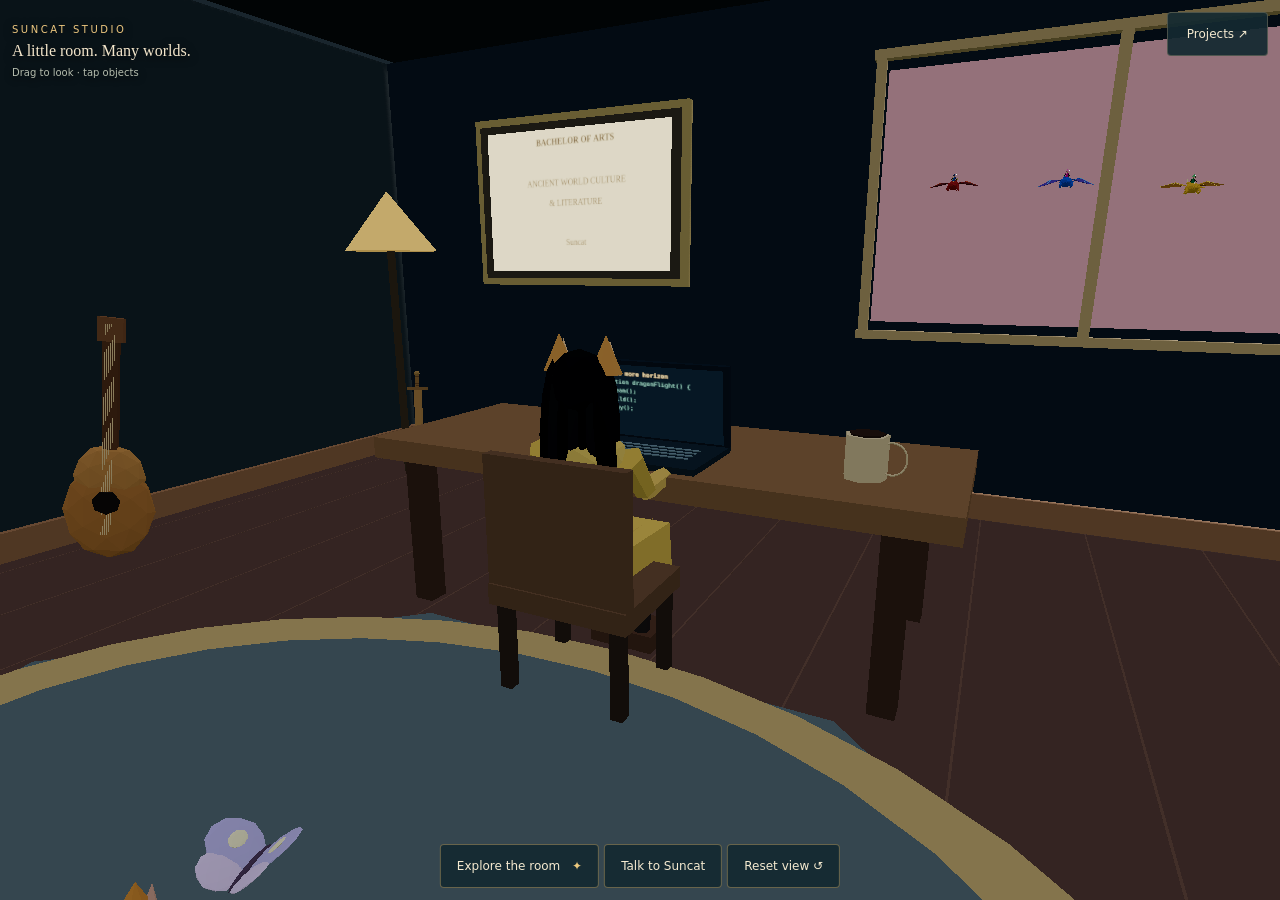
==== Suncat-Studio.html @ 3c82f7f4 "Add files via upload" ====
<!doctype html>
<html lang="en"><head><meta charset="utf-8"><meta name="viewport" content="width=device-width,initial-scale=1,viewport-fit=cover"><meta name="theme-color" content="#19252d"><title>Suncat Studio · A little room. Many worlds.</title><meta name="description" content="Visit Suncat’s studio. Explore games, musical projects, favorite stories, and the worlds behind them."><meta property="og:title" content="Suncat Studio"><meta property="og:description" content="A little room. Many worlds. Games, music, and stories from Suncat."><meta property="og:type" content="website">
<!-- Suncat Studio v2.0 — standalone personal website.
Open this file directly, or rename it index.html for GitHub Pages.
All graphics, scripts, styles, and fonts use local or embedded resources.
Only the music and Instagram buttons link away from the website.
Edit STUDIO_TOPICS25 below to change the descriptions.
Room models and camera are extracted from Dragonflight v0.28.0,
with a wooden short sword, game console, and revised personal content.
No game, game launcher, API key, backend, or build step is bundled.
Three.js r160.1 — MIT License

Copyright © 2010-2023 three.js authors

Permission is hereby granted, free of charge, to any person obtaining a copy
of this software and associated documentation files (the "Software"), to deal
in the Software without restriction, including without limitation the rights
to use, copy, modify, merge, publish, distribute, sublicense, and/or sell
copies of the Software, and to permit persons to whom the Software is
furnished to do so, subject to the following conditions:

The above copyright notice and this permission notice shall be included in
all copies or substantial portions of the Software.

THE SOFTWARE IS PROVIDED "AS IS", WITHOUT WARRANTY OF ANY KIND, EXPRESS OR
IMPLIED, INCLUDING BUT NOT LIMITED TO THE WARRANTIES OF MERCHANTABILITY,
FITNESS FOR A PARTICULAR PURPOSE AND NONINFRINGEMENT. IN NO EVENT SHALL THE
AUTHORS OR COPYRIGHT HOLDERS BE LIABLE FOR ANY CLAIM, DAMAGES OR OTHER
LIABILITY, WHETHER IN AN ACTION OF CONTRACT, TORT OR OTHERWISE, ARISING FROM,
OUT OF OR IN CONNECTION WITH THE SOFTWARE OR THE USE OR OTHER DEALINGS IN
THE SOFTWARE.
-->
<link rel="icon" type="image/svg+xml" href="[data-uri]">
<style>.menu-extras{display:grid;grid-template-columns:repeat(2,minmax(0,1fr));gap:8px}.title-block .menu-extras button{min-width:0;margin:0;white-space:nowrap;padding:10px 12px}#meetSuncat{border-color:#d4ae6890}
#studio25{position:fixed;inset:0;z-index:18;pointer-events:none;color:#f4e6cb}#studio25 button,#studio25 a{pointer-events:auto;touch-action:manipulation}
.studio-title25{position:absolute;left:24px;top:22px;text-shadow:0 2px 10px #111}.studio-title25 small{display:block;color:#edc77f;font-size:10px;letter-spacing:2.5px}.studio-title25 span{display:block;font:16px Georgia,serif;margin-top:5px}
.studio-tools25{position:absolute;left:50%;bottom:24px;transform:translateX(-50%);display:flex;gap:8px;white-space:nowrap}.studio-tools25 button{background:#142a31ec;border-color:#c6a56877;font-size:12px;padding:11px 16px}.studio-tools25 span{color:#ecc97e;margin-left:8px}
#studioObjects25{position:absolute;bottom:84px;left:50%;transform:translateX(-50%);width:min(520px,calc(100% - 28px));padding:12px;display:grid;grid-template-columns:repeat(3,minmax(0,1fr));gap:7px;background:#10242bf5;border:1px solid #c7a77177;border-radius:10px;pointer-events:auto;box-shadow:0 12px 50px #0006}#studioObjects25 button{min-width:0;padding:9px 5px;font-size:12px;background:#20343a}
#studioCard25{position:absolute;right:24px;top:18%;width:370px;max-height:68%;overflow:auto;padding:27px 24px 22px;background:#10242bf7;border:1px solid #c8a66b99;border-radius:12px;box-shadow:0 18px 70px #0009;pointer-events:auto;touch-action:pan-y;overscroll-behavior:contain}#studioClose25{position:absolute;right:5px;top:5px;min-height:36px;width:36px;padding:0;background:transparent;border:0;font-size:24px;color:#d3c4a7}#studioEyebrow25{color:#e4bf7d;font-size:9px;letter-spacing:2px;text-transform:uppercase}#studioHeading25{font:29px/1.15 Georgia,serif;margin:12px 20px 17px 0;color:#f8e8c5}#studioBody25 p{font:14px/1.7 system-ui;margin:0 0 14px;color:#d7dfd9}#studioBody25 .project25{display:block;width:100%;text-align:left;padding:12px;margin:8px 0;background:#1d333b;border-color:#c5a96844;font-size:14px}#studioBody25 .project25 small{display:block;font-size:11px;color:#cbb98e;margin-top:4px}#studioLinks25{display:flex;gap:8px;flex-wrap:wrap}#studioLinks25 a{display:inline-block;color:#17282b;background:#e6bc72;border-radius:4px;text-decoration:none;padding:11px 13px;font-size:12px;min-height:44px}#studioHover25{position:absolute;padding:6px 10px;border:1px solid #e7c47866;border-radius:5px;background:#152b32e8;color:#eed197;font-size:11px}
body.credits23.postcredits23.studio25 #dialogue{top:80px!important;bottom:auto!important;max-width:min(80%,440px)!important}body.studio25 #skipScene{z-index:25}body.studio25 #hud{z-index:19;pointer-events:none}body.studio25 #hud #skipScene,body.studio25 #hud #dialogue{pointer-events:auto}
body.credits23.postcredits23.studio-card25 #dialogue{visibility:hidden!important}body.studio-card25 .studio-tools25{visibility:hidden}
@media(max-width:600px){.studio-title25{left:16px;top:22px;max-width:47%}.studio-title25 span{font-size:13px}.studio-title25 small{font-size:8px}.studio-tools25{bottom:18px;gap:6px}.studio-tools25 button{font-size:11px;padding:11px 12px}#studioCard25{left:14px;right:14px;top:auto;bottom:18px;width:auto;max-height:57%;padding:26px 21px 20px}#studioHeading25{font-size:26px}#studioBody25 p{font-size:13px}body.credits23.postcredits23.studio25 #dialogue{top:78px!important}#studioObjects25{bottom:76px}}
@media(max-height:540px){#studioCard25{top:66px;right:14px;bottom:14px;max-height:none;width:42%;padding:20px}#studioHeading25{font-size:23px}#studioBody25 p{font-size:12px}.studio-tools25{bottom:12px;left:25%}#studioObjects25{left:25%;width:45%;bottom:67px}.studio-title25{top:15px}body.credits23.postcredits23.studio25 #dialogue{top:70px!important;left:25%!important;max-width:42%!important}}

:root{color-scheme:dark;--ink:#f5ead0;--muted:#b7c3b7;--gold:#e9bd70;--line:#e2c89642}*{box-sizing:border-box}html,body{margin:0;width:100%;height:100%;overflow:hidden;background:#19252d;color:var(--ink);font:14px/1.5 system-ui,sans-serif;overscroll-behavior:none}button,input{font:inherit}button{cursor:pointer;background:#142c2bc9;color:var(--ink);border:1px solid var(--line);padding:12px 19px;border-radius:4px;min-height:44px;touch-action:manipulation}button:hover{background:#27423c}a{color:var(--gold)}button:focus-visible,a:focus-visible{outline:3px solid var(--gold);outline-offset:3px}[hidden]{display:none!important}#world{position:fixed;inset:0}#world canvas{display:block;width:100%;height:100%;touch-action:none;cursor:grab}.studio-title25 em{display:block;margin-top:7px;font:10px system-ui;color:#c7cebd;opacity:.9}.studio-tools25{max-width:calc(100% - 24px);gap:5px;bottom:max(12px,env(safe-area-inset-bottom));white-space:normal}.studio-tools25 button{min-width:0;min-height:44px;line-height:1.25}.studio-title25{left:max(12px,env(safe-area-inset-left));max-width:calc(100% - 152px)}#studioCard25{overscroll-behavior:contain}#studioClose25{width:44px;height:44px;min-height:44px;z-index:2;background:#10242bf7}#studioObjects25{max-height:calc(100svh - 154px);overflow:auto;touch-action:pan-y}#projectsButton{position:absolute;top:max(12px,env(safe-area-inset-top));right:max(12px,env(safe-area-inset-right));font-size:12px;background:#142a31ec}#greeting{position:absolute;top:92px;left:24px;width:min(360px,calc(100% - 48px));padding:13px 35px 13px 17px;border-left:2px solid var(--gold);background:#10282bde;text-shadow:none}#greeting b{font-size:9px;letter-spacing:2px;color:var(--gold)}#greeting p{font:15px/1.6 Georgia,serif;margin:5px 0 0}#dismissGreeting{position:absolute;right:0;top:0;min-height:32px;width:32px;padding:0;background:none;border:0;font-size:21px}body.studio-card25 #greeting{display:none}#fallback{position:fixed;inset:20% 10% auto;font:18px Georgia;color:#d8d9c8}.fallback .studio-title25{position:fixed}.fallback #studioCard25{top:16%;bottom:85px;max-height:none}.fallback #studioObjects25{z-index:2}noscript{position:fixed;inset:100px 20px auto;z-index:30;padding:24px;background:#10242b;border:1px solid var(--line)}
@media(max-width:600px) and (orientation:portrait){.studio-title25{top:16px}.studio-title25 span{font-size:13px;line-height:1.25}.studio-title25 small{font-size:8px;letter-spacing:1.5px}.studio-title25 em{font-size:9px}.studio-tools25{left:50%;width:calc(100% - 24px);display:grid;grid-template-columns:1.2fr 1fr 1fr}.studio-tools25 button{padding:8px 4px;font-size:10px}.studio-tools25 span{margin-left:2px}#studioCard25{left:10px;right:10px;top:auto;bottom:max(10px,env(safe-area-inset-bottom));width:auto;max-height:50%;padding:25px 16px 16px}#studioHeading25{font-size:23px;margin-top:10px}#studioBody25 p{font-size:13px;line-height:1.6}#studioObjects25{bottom:68px}#greeting{top:92px;left:12px;width:calc(100% - 24px);max-height:25vh;overflow:auto}#greeting p{font-size:13px}.fallback #studioCard25{top:110px;bottom:80px;max-height:none}}
@media(max-height:540px){#greeting{top:82px;max-width:42%;max-height:24%;overflow:auto;font-size:12px}.studio-tools25{left:50%}#studioObjects25{left:50%;width:min(540px,90%);bottom:67px}#studioCard25{top:67px}}
@media(prefers-reduced-motion:reduce){*{scroll-behavior:auto!important}}
</style></head><body class="studio25 credits23 postcredits23">
<div id="world"></div>
<main id="studio25" aria-label="Suncat’s studio">
 <div class="studio-title25"><small>SUNCAT STUDIO</small><span>A little room. Many worlds.</span><em>Drag to look · tap objects</em></div>
 <button id="projectsButton">Projects ↗</button>
 <div class="studio-tools25"><button id="studioExplore25" aria-expanded="false" aria-controls="studioObjects25">Explore the room <span>✦</span></button><button id="studioAbout25">Talk to Suncat</button><button id="studioReset251" aria-label="Reset room view">Reset view ↺</button></div>
 <nav id="studioObjects25" hidden aria-label="Objects in the studio"></nav>
 <section id="studioCard25" hidden role="dialog" aria-modal="true" aria-labelledby="studioHeading25" tabindex="-1"><button id="studioClose25" aria-label="Close object description">×</button><small id="studioEyebrow25"></small><h1 id="studioHeading25"></h1><div id="studioBody25"></div><div id="studioLinks25"></div></section>
 <div id="studioHover25" hidden></div>
 <aside id="greeting" hidden aria-live="polite"><button id="dismissGreeting" aria-label="Dismiss greeting">×</button><b>SUNCAT</b><p>Hello. Welcome to my studio. Make yourself at home—there are a few worlds around this room.</p></aside>
</main>
<div id="fallback" hidden>The room’s 3D view is unavailable. You can still explore every project and story using the room menu.</div>
<noscript><h1>Suncat Studio</h1><p>Enable JavaScript to explore the studio, its projects, and its stories.</p><p><a href="https://suncatmeow.github.io/music">My music</a> · <a href="https://www.instagram.com/suncatmeow/">Instagram</a></p></noscript>
<script>console.warn('Scripts "build/three.js" and "build/three.min.js" are deprecated with r150+, and will be removed with r160. Please use ES Modules or alternatives: https://threejs.org/docs/index.html#manual/en/introduction/Installation'),
/**
 * @license
 * Copyright 2010-2023 Three.js Authors
 * SPDX-License-Identifier: MIT
 */
function(t,e){"object"==typeof exports&&"undefined"!=typeof module?e(exports):"function"==typeof define&&define.amd?define(["exports"],e):e((t="undefined"!=typeof globalThis?globalThis:t||self).THREE={})}(this,(function(t){"use strict";const e="160",n=1,i=2,r=3,s=0,a=1,o=100,l=204,c=205,h=0,u=1,d=2,p=0,m=1,f=2,g=3,_=4,v=5,x=6,y="attached",M="detached",S=300,b=301,T=302,E=303,w=304,A=306,R=1e3,C=1001,L=1002,P=1003,I=1004,U=1005,D=1006,N=1007,O=1008,F=1009,B=1012,z=1013,G=1014,H=1015,V=1016,k=1017,W=1018,X=1020,j=1023,q=1026,Y=1027,Z=1029,J=1031,K=1033,$=33776,Q=33777,tt=33778,et=33779,nt=35840,it=35841,rt=35842,st=35843,at=36196,ot=37492,lt=37496,ct=37808,ht=37809,ut=37810,dt=37811,pt=37812,mt=37813,ft=37814,gt=37815,_t=37816,vt=37817,xt=37818,yt=37819,Mt=37820,St=37821,bt=36492,Tt=36494,Et=36495,wt=36284,At=36285,Rt=36286,Ct=2300,Lt=2301,Pt=2302,It=2400,Ut=2401,Dt=2402,Nt=2500,Ot=2501,Ft=3e3,Bt=3001,zt="",Gt="srgb",Ht="srgb-linear",Vt="display-p3",kt="display-p3-linear",Wt="linear",Xt="srgb",jt="rec709",qt="p3",Yt=7680,Zt=35044,Jt="300 es",Kt=1035,$t=2e3,Qt=2001;class te{addEventListener(t,e){void 0===this._listeners&&(this._listeners={});const n=this._listeners;void 0===n[t]&&(n[t]=[]),-1===n[t].indexOf(e)&&n[t].push(e)}hasEventListener(t,e){if(void 0===this._listeners)return!1;const n=this._listeners;return void 0!==n[t]&&-1!==n[t].indexOf(e)}removeEventListener(t,e){if(void 0===this._listeners)return;const n=this._listeners[t];if(void 0!==n){const t=n.indexOf(e);-1!==t&&n.splice(t,1)}}dispatchEvent(t){if(void 0===this._listeners)return;const e=this._listeners[t.type];if(void 0!==e){t.target=this;const n=e.slice(0);for(let e=0,i=n.length;e<i;e++)n[e].call(this,t);t.target=null}}}const ee=["00","01","02","03","04","05","06","07","08","09","0a","0b","0c","0d","0e","0f","10","11","12","13","14","15","16","17","18","19","1a","1b","1c","1d","1e","1f","20","21","22","23","24","25","26","27","28","29","2a","2b","2c","2d","2e","2f","30","31","32","33","34","35","36","37","38","39","3a","3b","3c","3d","3e","3f","40","41","42","43","44","45","46","47","48","49","4a","4b","4c","4d","4e","4f","50","51","52","53","54","55","56","57","58","59","5a","5b","5c","5d","5e","5f","60","61","62","63","64","65","66","67","68","69","6a","6b","6c","6d","6e","6f","70","71","72","73","74","75","76","77","78","79","7a","7b","7c","7d","7e","7f","80","81","82","83","84","85","86","87","88","89","8a","8b","8c","8d","8e","8f","90","91","92","93","94","95","96","97","98","99","9a","9b","9c","9d","9e","9f","a0","a1","a2","a3","a4","a5","a6","a7","a8","a9","aa","ab","ac","ad","ae","af","b0","b1","b2","b3","b4","b5","b6","b7","b8","b9","ba","bb","bc","bd","be","bf","c0","c1","c2","c3","c4","c5","c6","c7","c8","c9","ca","cb","cc","cd","ce","cf","d0","d1","d2","d3","d4","d5","d6","d7","d8","d9","da","db","dc","dd","de","df","e0","e1","e2","e3","e4","e5","e6","e7","e8","e9","ea","eb","ec","ed","ee","ef","f0","f1","f2","f3","f4","f5","f6","f7","f8","f9","fa","fb","fc","fd","fe","ff"];let ne=1234567;const ie=Math.PI/180,re=180/Math.PI;function se(){const t=4294967295*Math.random()|0,e=4294967295*Math.random()|0,n=4294967295*Math.random()|0,i=4294967295*Math.random()|0;return(ee[255&t]+ee[t>>8&255]+ee[t>>16&255]+ee[t>>24&255]+"-"+ee[255&e]+ee[e>>8&255]+"-"+ee[e>>16&15|64]+ee[e>>24&255]+"-"+ee[63&n|128]+ee[n>>8&255]+"-"+ee[n>>16&255]+ee[n>>24&255]+ee[255&i]+ee[i>>8&255]+ee[i>>16&255]+ee[i>>24&255]).toLowerCase()}function ae(t,e,n){return Math.max(e,Math.min(n,t))}function oe(t,e){return(t%e+e)%e}function le(t,e,n){return(1-n)*t+n*e}function ce(t){return 0==(t&t-1)&&0!==t}function he(t){return Math.pow(2,Math.floor(Math.log(t)/Math.LN2))}function ue(t,e){switch(e.constructor){case Float32Array:return t;case Uint32Array:return t/4294967295;case Uint16Array:return t/65535;case Uint8Array:return t/255;case Int32Array:return Math.max(t/2147483647,-1);case Int16Array:return Math.max(t/32767,-1);case Int8Array:return Math.max(t/127,-1);default:throw new Error("Invalid component type.")}}function de(t,e){switch(e.constructor){case Float32Array:return t;case Uint32Array:return Math.round(4294967295*t);case Uint16Array:return Math.round(65535*t);case Uint8Array:return Math.round(255*t);case Int32Array:return Math.round(2147483647*t);case Int16Array:return Math.round(32767*t);case Int8Array:return Math.round(127*t);default:throw new Error("Invalid component type.")}}const pe={DEG2RAD:ie,RAD2DEG:re,generateUUID:se,clamp:ae,euclideanModulo:oe,mapLinear:function(t,e,n,i,r){return i+(t-e)*(r-i)/(n-e)},inverseLerp:function(t,e,n){return t!==e?(n-t)/(e-t):0},lerp:le,damp:function(t,e,n,i){return le(t,e,1-Math.exp(-n*i))},pingpong:function(t,e=1){return e-Math.abs(oe(t,2*e)-e)},smoothstep:function(t,e,n){return t<=e?0:t>=n?1:(t=(t-e)/(n-e))*t*(3-2*t)},smootherstep:function(t,e,n){return t<=e?0:t>=n?1:(t=(t-e)/(n-e))*t*t*(t*(6*t-15)+10)},randInt:function(t,e){return t+Math.floor(Math.random()*(e-t+1))},randFloat:function(t,e){return t+Math.random()*(e-t)},randFloatSpread:function(t){return t*(.5-Math.random())},seededRandom:function(t){void 0!==t&&(ne=t);let e=ne+=1831565813;return e=Math.imul(e^e>>>15,1|e),e^=e+Math.imul(e^e>>>7,61|e),((e^e>>>14)>>>0)/4294967296},degToRad:function(t){return t*ie},radToDeg:function(t){return t*re},isPowerOfTwo:ce,ceilPowerOfTwo:function(t){return Math.pow(2,Math.ceil(Math.log(t)/Math.LN2))},floorPowerOfTwo:he,setQuaternionFromProperEuler:function(t,e,n,i,r){const s=Math.cos,a=Math.sin,o=s(n/2),l=a(n/2),c=s((e+i)/2),h=a((e+i)/2),u=s((e-i)/2),d=a((e-i)/2),p=s((i-e)/2),m=a((i-e)/2);switch(r){case"XYX":t.set(o*h,l*u,l*d,o*c);break;case"YZY":t.set(l*d,o*h,l*u,o*c);break;case"ZXZ":t.set(l*u,l*d,o*h,o*c);break;case"XZX":t.set(o*h,l*m,l*p,o*c);break;case"YXY":t.set(l*p,o*h,l*m,o*c);break;case"ZYZ":t.set(l*m,l*p,o*h,o*c);break;default:console.warn("THREE.MathUtils: .setQuaternionFromProperEuler() encountered an unknown order: "+r)}},normalize:de,denormalize:ue};class me{constructor(t=0,e=0){me.prototype.isVector2=!0,this.x=t,this.y=e}get width(){return this.x}set width(t){this.x=t}get height(){return this.y}set height(t){this.y=t}set(t,e){return this.x=t,this.y=e,this}setScalar(t){return this.x=t,this.y=t,this}setX(t){return this.x=t,this}setY(t){return this.y=t,this}setComponent(t,e){switch(t){case 0:this.x=e;break;case 1:this.y=e;break;default:throw new Error("index is out of range: "+t)}return this}getComponent(t){switch(t){case 0:return this.x;case 1:return this.y;default:throw new Error("index is out of range: "+t)}}clone(){return new this.constructor(this.x,this.y)}copy(t){return this.x=t.x,this.y=t.y,this}add(t){return this.x+=t.x,this.y+=t.y,this}addScalar(t){return this.x+=t,this.y+=t,this}addVectors(t,e){return this.x=t.x+e.x,this.y=t.y+e.y,this}addScaledVector(t,e){return this.x+=t.x*e,this.y+=t.y*e,this}sub(t){return this.x-=t.x,this.y-=t.y,this}subScalar(t){return this.x-=t,this.y-=t,this}subVectors(t,e){return this.x=t.x-e.x,this.y=t.y-e.y,this}multiply(t){return this.x*=t.x,this.y*=t.y,this}multiplyScalar(t){return this.x*=t,this.y*=t,this}divide(t){return this.x/=t.x,this.y/=t.y,this}divideScalar(t){return this.multiplyScalar(1/t)}applyMatrix3(t){const e=this.x,n=this.y,i=t.elements;return this.x=i[0]*e+i[3]*n+i[6],this.y=i[1]*e+i[4]*n+i[7],this}min(t){return this.x=Math.min(this.x,t.x),this.y=Math.min(this.y,t.y),this}max(t){return this.x=Math.max(this.x,t.x),this.y=Math.max(this.y,t.y),this}clamp(t,e){return this.x=Math.max(t.x,Math.min(e.x,this.x)),this.y=Math.max(t.y,Math.min(e.y,this.y)),this}clampScalar(t,e){return this.x=Math.max(t,Math.min(e,this.x)),this.y=Math.max(t,Math.min(e,this.y)),this}clampLength(t,e){const n=this.length();return this.divideScalar(n||1).multiplyScalar(Math.max(t,Math.min(e,n)))}floor(){return this.x=Math.floor(this.x),this.y=Math.floor(this.y),this}ceil(){return this.x=Math.ceil(this.x),this.y=Math.ceil(this.y),this}round(){return this.x=Math.round(this.x),this.y=Math.round(this.y),this}roundToZero(){return this.x=Math.trunc(this.x),this.y=Math.trunc(this.y),this}negate(){return this.x=-this.x,this.y=-this.y,this}dot(t){return this.x*t.x+this.y*t.y}cross(t){return this.x*t.y-this.y*t.x}lengthSq(){return this.x*this.x+this.y*this.y}length(){return Math.sqrt(this.x*this.x+this.y*this.y)}manhattanLength(){return Math.abs(this.x)+Math.abs(this.y)}normalize(){return this.divideScalar(this.length()||1)}angle(){return Math.atan2(-this.y,-this.x)+Math.PI}angleTo(t){const e=Math.sqrt(this.lengthSq()*t.lengthSq());if(0===e)return Math.PI/2;const n=this.dot(t)/e;return Math.acos(ae(n,-1,1))}distanceTo(t){return Math.sqrt(this.distanceToSquared(t))}distanceToSquared(t){const e=this.x-t.x,n=this.y-t.y;return e*e+n*n}manhattanDistanceTo(t){return Math.abs(this.x-t.x)+Math.abs(this.y-t.y)}setLength(t){return this.normalize().multiplyScalar(t)}lerp(t,e){return this.x+=(t.x-this.x)*e,this.y+=(t.y-this.y)*e,this}lerpVectors(t,e,n){return this.x=t.x+(e.x-t.x)*n,this.y=t.y+(e.y-t.y)*n,this}equals(t){return t.x===this.x&&t.y===this.y}fromArray(t,e=0){return this.x=t[e],this.y=t[e+1],this}toArray(t=[],e=0){return t[e]=this.x,t[e+1]=this.y,t}fromBufferAttribute(t,e){return this.x=t.getX(e),this.y=t.getY(e),this}rotateAround(t,e){const n=Math.cos(e),i=Math.sin(e),r=this.x-t.x,s=this.y-t.y;return this.x=r*n-s*i+t.x,this.y=r*i+s*n+t.y,this}random(){return this.x=Math.random(),this.y=Math.random(),this}*[Symbol.iterator](){yield this.x,yield this.y}}class fe{constructor(t,e,n,i,r,s,a,o,l){fe.prototype.isMatrix3=!0,this.elements=[1,0,0,0,1,0,0,0,1],void 0!==t&&this.set(t,e,n,i,r,s,a,o,l)}set(t,e,n,i,r,s,a,o,l){const c=this.elements;return c[0]=t,c[1]=i,c[2]=a,c[3]=e,c[4]=r,c[5]=o,c[6]=n,c[7]=s,c[8]=l,this}identity(){return this.set(1,0,0,0,1,0,0,0,1),this}copy(t){const e=this.elements,n=t.elements;return e[0]=n[0],e[1]=n[1],e[2]=n[2],e[3]=n[3],e[4]=n[4],e[5]=n[5],e[6]=n[6],e[7]=n[7],e[8]=n[8],this}extractBasis(t,e,n){return t.setFromMatrix3Column(this,0),e.setFromMatrix3Column(this,1),n.setFromMatrix3Column(this,2),this}setFromMatrix4(t){const e=t.elements;return this.set(e[0],e[4],e[8],e[1],e[5],e[9],e[2],e[6],e[10]),this}multiply(t){return this.multiplyMatrices(this,t)}premultiply(t){return this.multiplyMatrices(t,this)}multiplyMatrices(t,e){const n=t.elements,i=e.elements,r=this.elements,s=n[0],a=n[3],o=n[6],l=n[1],c=n[4],h=n[7],u=n[2],d=n[5],p=n[8],m=i[0],f=i[3],g=i[6],_=i[1],v=i[4],x=i[7],y=i[2],M=i[5],S=i[8];return r[0]=s*m+a*_+o*y,r[3]=s*f+a*v+o*M,r[6]=s*g+a*x+o*S,r[1]=l*m+c*_+h*y,r[4]=l*f+c*v+h*M,r[7]=l*g+c*x+h*S,r[2]=u*m+d*_+p*y,r[5]=u*f+d*v+p*M,r[8]=u*g+d*x+p*S,this}multiplyScalar(t){const e=this.elements;return e[0]*=t,e[3]*=t,e[6]*=t,e[1]*=t,e[4]*=t,e[7]*=t,e[2]*=t,e[5]*=t,e[8]*=t,this}determinant(){const t=this.elements,e=t[0],n=t[1],i=t[2],r=t[3],s=t[4],a=t[5],o=t[6],l=t[7],c=t[8];return e*s*c-e*a*l-n*r*c+n*a*o+i*r*l-i*s*o}invert(){const t=this.elements,e=t[0],n=t[1],i=t[2],r=t[3],s=t[4],a=t[5],o=t[6],l=t[7],c=t[8],h=c*s-a*l,u=a*o-c*r,d=l*r-s*o,p=e*h+n*u+i*d;if(0===p)return this.set(0,0,0,0,0,0,0,0,0);const m=1/p;return t[0]=h*m,t[1]=(i*l-c*n)*m,t[2]=(a*n-i*s)*m,t[3]=u*m,t[4]=(c*e-i*o)*m,t[5]=(i*r-a*e)*m,t[6]=d*m,t[7]=(n*o-l*e)*m,t[8]=(s*e-n*r)*m,this}transpose(){let t;const e=this.elements;return t=e[1],e[1]=e[3],e[3]=t,t=e[2],e[2]=e[6],e[6]=t,t=e[5],e[5]=e[7],e[7]=t,this}getNormalMatrix(t){return this.setFromMatrix4(t).invert().transpose()}transposeIntoArray(t){const e=this.elements;return t[0]=e[0],t[1]=e[3],t[2]=e[6],t[3]=e[1],t[4]=e[4],t[5]=e[7],t[6]=e[2],t[7]=e[5],t[8]=e[8],this}setUvTransform(t,e,n,i,r,s,a){const o=Math.cos(r),l=Math.sin(r);return this.set(n*o,n*l,-n*(o*s+l*a)+s+t,-i*l,i*o,-i*(-l*s+o*a)+a+e,0,0,1),this}scale(t,e){return this.premultiply(ge.makeScale(t,e)),this}rotate(t){return this.premultiply(ge.makeRotation(-t)),this}translate(t,e){return this.premultiply(ge.makeTranslation(t,e)),this}makeTranslation(t,e){return t.isVector2?this.set(1,0,t.x,0,1,t.y,0,0,1):this.set(1,0,t,0,1,e,0,0,1),this}makeRotation(t){const e=Math.cos(t),n=Math.sin(t);return this.set(e,-n,0,n,e,0,0,0,1),this}makeScale(t,e){return this.set(t,0,0,0,e,0,0,0,1),this}equals(t){const e=this.elements,n=t.elements;for(let t=0;t<9;t++)if(e[t]!==n[t])return!1;return!0}fromArray(t,e=0){for(let n=0;n<9;n++)this.elements[n]=t[n+e];return this}toArray(t=[],e=0){const n=this.elements;return t[e]=n[0],t[e+1]=n[1],t[e+2]=n[2],t[e+3]=n[3],t[e+4]=n[4],t[e+5]=n[5],t[e+6]=n[6],t[e+7]=n[7],t[e+8]=n[8],t}clone(){return(new this.constructor).fromArray(this.elements)}}const ge=new fe;function _e(t){for(let e=t.length-1;e>=0;--e)if(t[e]>=65535)return!0;return!1}const ve={Int8Array:Int8Array,Uint8Array:Uint8Array,Uint8ClampedArray:Uint8ClampedArray,Int16Array:Int16Array,Uint16Array:Uint16Array,Int32Array:Int32Array,Uint32Array:Uint32Array,Float32Array:Float32Array,Float64Array:Float64Array};function xe(t,e){return new ve[t](e)}function ye(t){return document.createElementNS("http://www.w3.org/1999/xhtml",t)}function Me(){const t=ye("canvas");return t.style.display="block",t}const Se={};function be(t){t in Se||(Se[t]=!0,console.warn(t))}const Te=(new fe).set(.8224621,.177538,0,.0331941,.9668058,0,.0170827,.0723974,.9105199),Ee=(new fe).set(1.2249401,-.2249404,0,-.0420569,1.0420571,0,-.0196376,-.0786361,1.0982735),we={[Ht]:{transfer:Wt,primaries:jt,toReference:t=>t,fromReference:t=>t},[Gt]:{transfer:Xt,primaries:jt,toReference:t=>t.convertSRGBToLinear(),fromReference:t=>t.convertLinearToSRGB()},[kt]:{transfer:Wt,primaries:qt,toReference:t=>t.applyMatrix3(Ee),fromReference:t=>t.applyMatrix3(Te)},[Vt]:{transfer:Xt,primaries:qt,toReference:t=>t.convertSRGBToLinear().applyMatrix3(Ee),fromReference:t=>t.applyMatrix3(Te).convertLinearToSRGB()}},Ae=new Set([Ht,kt]),Re={enabled:!0,_workingColorSpace:Ht,get workingColorSpace(){return this._workingColorSpace},set workingColorSpace(t){if(!Ae.has(t))throw new Error(`Unsupported working color space, "${t}".`);this._workingColorSpace=t},convert:function(t,e,n){if(!1===this.enabled||e===n||!e||!n)return t;const i=we[e].toReference;return(0,we[n].fromReference)(i(t))},fromWorkingColorSpace:function(t,e){return this.convert(t,this._workingColorSpace,e)},toWorkingColorSpace:function(t,e){return this.convert(t,e,this._workingColorSpace)},getPrimaries:function(t){return we[t].primaries},getTransfer:function(t){return t===zt?Wt:we[t].transfer}};function Ce(t){return t<.04045?.0773993808*t:Math.pow(.9478672986*t+.0521327014,2.4)}function Le(t){return t<.0031308?12.92*t:1.055*Math.pow(t,.41666)-.055}let Pe;class Ie{static getDataURL(t){if(/^data:/i.test(t.src))return t.src;if("undefined"==typeof HTMLCanvasElement)return t.src;let e;if(t instanceof HTMLCanvasElement)e=t;else{void 0===Pe&&(Pe=ye("canvas")),Pe.width=t.width,Pe.height=t.height;const n=Pe.getContext("2d");t instanceof ImageData?n.putImageData(t,0,0):n.drawImage(t,0,0,t.width,t.height),e=Pe}return e.width>2048||e.height>2048?(console.warn("THREE.ImageUtils.getDataURL: Image converted to jpg for performance reasons",t),e.toDataURL("image/jpeg",.6)):e.toDataURL("image/png")}static sRGBToLinear(t){if("undefined"!=typeof HTMLImageElement&&t instanceof HTMLImageElement||"undefined"!=typeof HTMLCanvasElement&&t instanceof HTMLCanvasElement||"undefined"!=typeof ImageBitmap&&t instanceof ImageBitmap){const e=ye("canvas");e.width=t.width,e.height=t.height;const n=e.getContext("2d");n.drawImage(t,0,0,t.width,t.height);const i=n.getImageData(0,0,t.width,t.height),r=i.data;for(let t=0;t<r.length;t++)r[t]=255*Ce(r[t]/255);return n.putImageData(i,0,0),e}if(t.data){const e=t.data.slice(0);for(let t=0;t<e.length;t++)e instanceof Uint8Array||e instanceof Uint8ClampedArray?e[t]=Math.floor(255*Ce(e[t]/255)):e[t]=Ce(e[t]);return{data:e,width:t.width,height:t.height}}return console.warn("THREE.ImageUtils.sRGBToLinear(): Unsupported image type. No color space conversion applied."),t}}let Ue=0;class De{constructor(t=null){this.isSource=!0,Object.defineProperty(this,"id",{value:Ue++}),this.uuid=se(),this.data=t,this.version=0}set needsUpdate(t){!0===t&&this.version++}toJSON(t){const e=void 0===t||"string"==typeof t;if(!e&&void 0!==t.images[this.uuid])return t.images[this.uuid];const n={uuid:this.uuid,url:""},i=this.data;if(null!==i){let t;if(Array.isArray(i)){t=[];for(let e=0,n=i.length;e<n;e++)i[e].isDataTexture?t.push(Ne(i[e].image)):t.push(Ne(i[e]))}else t=Ne(i);n.url=t}return e||(t.images[this.uuid]=n),n}}function Ne(t){return"undefined"!=typeof HTMLImageElement&&t instanceof HTMLImageElement||"undefined"!=typeof HTMLCanvasElement&&t instanceof HTMLCanvasElement||"undefined"!=typeof ImageBitmap&&t instanceof ImageBitmap?Ie.getDataURL(t):t.data?{data:Array.from(t.data),width:t.width,height:t.height,type:t.data.constructor.name}:(console.warn("THREE.Texture: Unable to serialize Texture."),{})}let Oe=0;class Fe extends te{constructor(t=Fe.DEFAULT_IMAGE,e=Fe.DEFAULT_MAPPING,n=1001,i=1001,r=1006,s=1008,a=1023,o=1009,l=Fe.DEFAULT_ANISOTROPY,c=""){super(),this.isTexture=!0,Object.defineProperty(this,"id",{value:Oe++}),this.uuid=se(),this.name="",this.source=new De(t),this.mipmaps=[],this.mapping=e,this.channel=0,this.wrapS=n,this.wrapT=i,this.magFilter=r,this.minFilter=s,this.anisotropy=l,this.format=a,this.internalFormat=null,this.type=o,this.offset=new me(0,0),this.repeat=new me(1,1),this.center=new me(0,0),this.rotation=0,this.matrixAutoUpdate=!0,this.matrix=new fe,this.generateMipmaps=!0,this.premultiplyAlpha=!1,this.flipY=!0,this.unpackAlignment=4,"string"==typeof c?this.colorSpace=c:(be("THREE.Texture: Property .encoding has been replaced by .colorSpace."),this.colorSpace=c===Bt?Gt:zt),this.userData={},this.version=0,this.onUpdate=null,this.isRenderTargetTexture=!1,this.needsPMREMUpdate=!1}get image(){return this.source.data}set image(t=null){this.source.data=t}updateMatrix(){this.matrix.setUvTransform(this.offset.x,this.offset.y,this.repeat.x,this.repeat.y,this.rotation,this.center.x,this.center.y)}clone(){return(new this.constructor).copy(this)}copy(t){return this.name=t.name,this.source=t.source,this.mipmaps=t.mipmaps.slice(0),this.mapping=t.mapping,this.channel=t.channel,this.wrapS=t.wrapS,this.wrapT=t.wrapT,this.magFilter=t.magFilter,this.minFilter=t.minFilter,this.anisotropy=t.anisotropy,this.format=t.format,this.internalFormat=t.internalFormat,this.type=t.type,this.offset.copy(t.offset),this.repeat.copy(t.repeat),this.center.copy(t.center),this.rotation=t.rotation,this.matrixAutoUpdate=t.matrixAutoUpdate,this.matrix.copy(t.matrix),this.generateMipmaps=t.generateMipmaps,this.premultiplyAlpha=t.premultiplyAlpha,this.flipY=t.flipY,this.unpackAlignment=t.unpackAlignment,this.colorSpace=t.colorSpace,this.userData=JSON.parse(JSON.stringify(t.userData)),this.needsUpdate=!0,this}toJSON(t){const e=void 0===t||"string"==typeof t;if(!e&&void 0!==t.textures[this.uuid])return t.textures[this.uuid];const n={metadata:{version:4.6,type:"Texture",generator:"Texture.toJSON"},uuid:this.uuid,name:this.name,image:this.source.toJSON(t).uuid,mapping:this.mapping,channel:this.channel,repeat:[this.repeat.x,this.repeat.y],offset:[this.offset.x,this.offset.y],center:[this.center.x,this.center.y],rotation:this.rotation,wrap:[this.wrapS,this.wrapT],format:this.format,internalFormat:this.internalFormat,type:this.type,colorSpace:this.colorSpace,minFilter:this.minFilter,magFilter:this.magFilter,anisotropy:this.anisotropy,flipY:this.flipY,generateMipmaps:this.generateMipmaps,premultiplyAlpha:this.premultiplyAlpha,unpackAlignment:this.unpackAlignment};return Object.keys(this.userData).length>0&&(n.userData=this.userData),e||(t.textures[this.uuid]=n),n}dispose(){this.dispatchEvent({type:"dispose"})}transformUv(t){if(this.mapping!==S)return t;if(t.applyMatrix3(this.matrix),t.x<0||t.x>1)switch(this.wrapS){case R:t.x=t.x-Math.floor(t.x);break;case C:t.x=t.x<0?0:1;break;case L:1===Math.abs(Math.floor(t.x)%2)?t.x=Math.ceil(t.x)-t.x:t.x=t.x-Math.floor(t.x)}if(t.y<0||t.y>1)switch(this.wrapT){case R:t.y=t.y-Math.floor(t.y);break;case C:t.y=t.y<0?0:1;break;case L:1===Math.abs(Math.floor(t.y)%2)?t.y=Math.ceil(t.y)-t.y:t.y=t.y-Math.floor(t.y)}return this.flipY&&(t.y=1-t.y),t}set needsUpdate(t){!0===t&&(this.version++,this.source.needsUpdate=!0)}get encoding(){return be("THREE.Texture: Property .encoding has been replaced by .colorSpace."),this.colorSpace===Gt?Bt:Ft}set encoding(t){be("THREE.Texture: Property .encoding has been replaced by .colorSpace."),this.colorSpace=t===Bt?Gt:zt}}Fe.DEFAULT_IMAGE=null,Fe.DEFAULT_MAPPING=S,Fe.DEFAULT_ANISOTROPY=1;class Be{constructor(t=0,e=0,n=0,i=1){Be.prototype.isVector4=!0,this.x=t,this.y=e,this.z=n,this.w=i}get width(){return this.z}set width(t){this.z=t}get height(){return this.w}set height(t){this.w=t}set(t,e,n,i){return this.x=t,this.y=e,this.z=n,this.w=i,this}setScalar(t){return this.x=t,this.y=t,this.z=t,this.w=t,this}setX(t){return this.x=t,this}setY(t){return this.y=t,this}setZ(t){return this.z=t,this}setW(t){return this.w=t,this}setComponent(t,e){switch(t){case 0:this.x=e;break;case 1:this.y=e;break;case 2:this.z=e;break;case 3:this.w=e;break;default:throw new Error("index is out of range: "+t)}return this}getComponent(t){switch(t){case 0:return this.x;case 1:return this.y;case 2:return this.z;case 3:return this.w;default:throw new Error("index is out of range: "+t)}}clone(){return new this.constructor(this.x,this.y,this.z,this.w)}copy(t){return this.x=t.x,this.y=t.y,this.z=t.z,this.w=void 0!==t.w?t.w:1,this}add(t){return this.x+=t.x,this.y+=t.y,this.z+=t.z,this.w+=t.w,this}addScalar(t){return this.x+=t,this.y+=t,this.z+=t,this.w+=t,this}addVectors(t,e){return this.x=t.x+e.x,this.y=t.y+e.y,this.z=t.z+e.z,this.w=t.w+e.w,this}addScaledVector(t,e){return this.x+=t.x*e,this.y+=t.y*e,this.z+=t.z*e,this.w+=t.w*e,this}sub(t){return this.x-=t.x,this.y-=t.y,this.z-=t.z,this.w-=t.w,this}subScalar(t){return this.x-=t,this.y-=t,this.z-=t,this.w-=t,this}subVectors(t,e){return this.x=t.x-e.x,this.y=t.y-e.y,this.z=t.z-e.z,this.w=t.w-e.w,this}multiply(t){return this.x*=t.x,this.y*=t.y,this.z*=t.z,this.w*=t.w,this}multiplyScalar(t){return this.x*=t,this.y*=t,this.z*=t,this.w*=t,this}applyMatrix4(t){const e=this.x,n=this.y,i=this.z,r=this.w,s=t.elements;return this.x=s[0]*e+s[4]*n+s[8]*i+s[12]*r,this.y=s[1]*e+s[5]*n+s[9]*i+s[13]*r,this.z=s[2]*e+s[6]*n+s[10]*i+s[14]*r,this.w=s[3]*e+s[7]*n+s[11]*i+s[15]*r,this}divideScalar(t){return this.multiplyScalar(1/t)}setAxisAngleFromQuaternion(t){this.w=2*Math.acos(t.w);const e=Math.sqrt(1-t.w*t.w);return e<1e-4?(this.x=1,this.y=0,this.z=0):(this.x=t.x/e,this.y=t.y/e,this.z=t.z/e),this}setAxisAngleFromRotationMatrix(t){let e,n,i,r;const s=.01,a=.1,o=t.elements,l=o[0],c=o[4],h=o[8],u=o[1],d=o[5],p=o[9],m=o[2],f=o[6],g=o[10];if(Math.abs(c-u)<s&&Math.abs(h-m)<s&&Math.abs(p-f)<s){if(Math.abs(c+u)<a&&Math.abs(h+m)<a&&Math.abs(p+f)<a&&Math.abs(l+d+g-3)<a)return this.set(1,0,0,0),this;e=Math.PI;const t=(l+1)/2,o=(d+1)/2,_=(g+1)/2,v=(c+u)/4,x=(h+m)/4,y=(p+f)/4;return t>o&&t>_?t<s?(n=0,i=.707106781,r=.707106781):(n=Math.sqrt(t),i=v/n,r=x/n):o>_?o<s?(n=.707106781,i=0,r=.707106781):(i=Math.sqrt(o),n=v/i,r=y/i):_<s?(n=.707106781,i=.707106781,r=0):(r=Math.sqrt(_),n=x/r,i=y/r),this.set(n,i,r,e),this}let _=Math.sqrt((f-p)*(f-p)+(h-m)*(h-m)+(u-c)*(u-c));return Math.abs(_)<.001&&(_=1),this.x=(f-p)/_,this.y=(h-m)/_,this.z=(u-c)/_,this.w=Math.acos((l+d+g-1)/2),this}min(t){return this.x=Math.min(this.x,t.x),this.y=Math.min(this.y,t.y),this.z=Math.min(this.z,t.z),this.w=Math.min(this.w,t.w),this}max(t){return this.x=Math.max(this.x,t.x),this.y=Math.max(this.y,t.y),this.z=Math.max(this.z,t.z),this.w=Math.max(this.w,t.w),this}clamp(t,e){return this.x=Math.max(t.x,Math.min(e.x,this.x)),this.y=Math.max(t.y,Math.min(e.y,this.y)),this.z=Math.max(t.z,Math.min(e.z,this.z)),this.w=Math.max(t.w,Math.min(e.w,this.w)),this}clampScalar(t,e){return this.x=Math.max(t,Math.min(e,this.x)),this.y=Math.max(t,Math.min(e,this.y)),this.z=Math.max(t,Math.min(e,this.z)),this.w=Math.max(t,Math.min(e,this.w)),this}clampLength(t,e){const n=this.length();return this.divideScalar(n||1).multiplyScalar(Math.max(t,Math.min(e,n)))}floor(){return this.x=Math.floor(this.x),this.y=Math.floor(this.y),this.z=Math.floor(this.z),this.w=Math.floor(this.w),this}ceil(){return this.x=Math.ceil(this.x),this.y=Math.ceil(this.y),this.z=Math.ceil(this.z),this.w=Math.ceil(this.w),this}round(){return this.x=Math.round(this.x),this.y=Math.round(this.y),this.z=Math.round(this.z),this.w=Math.round(this.w),this}roundToZero(){return this.x=Math.trunc(this.x),this.y=Math.trunc(this.y),this.z=Math.trunc(this.z),this.w=Math.trunc(this.w),this}negate(){return this.x=-this.x,this.y=-this.y,this.z=-this.z,this.w=-this.w,this}dot(t){return this.x*t.x+this.y*t.y+this.z*t.z+this.w*t.w}lengthSq(){return this.x*this.x+this.y*this.y+this.z*this.z+this.w*this.w}length(){return Math.sqrt(this.x*this.x+this.y*this.y+this.z*this.z+this.w*this.w)}manhattanLength(){return Math.abs(this.x)+Math.abs(this.y)+Math.abs(this.z)+Math.abs(this.w)}normalize(){return this.divideScalar(this.length()||1)}setLength(t){return this.normalize().multiplyScalar(t)}lerp(t,e){return this.x+=(t.x-this.x)*e,this.y+=(t.y-this.y)*e,this.z+=(t.z-this.z)*e,this.w+=(t.w-this.w)*e,this}lerpVectors(t,e,n){return this.x=t.x+(e.x-t.x)*n,this.y=t.y+(e.y-t.y)*n,this.z=t.z+(e.z-t.z)*n,this.w=t.w+(e.w-t.w)*n,this}equals(t){return t.x===this.x&&t.y===this.y&&t.z===this.z&&t.w===this.w}fromArray(t,e=0){return this.x=t[e],this.y=t[e+1],this.z=t[e+2],this.w=t[e+3],this}toArray(t=[],e=0){return t[e]=this.x,t[e+1]=this.y,t[e+2]=this.z,t[e+3]=this.w,t}fromBufferAttribute(t,e){return this.x=t.getX(e),this.y=t.getY(e),this.z=t.getZ(e),this.w=t.getW(e),this}random(){return this.x=Math.random(),this.y=Math.random(),this.z=Math.random(),this.w=Math.random(),this}*[Symbol.iterator](){yield this.x,yield this.y,yield this.z,yield this.w}}class ze extends te{constructor(t=1,e=1,n={}){super(),this.isRenderTarget=!0,this.width=t,this.height=e,this.depth=1,this.scissor=new Be(0,0,t,e),this.scissorTest=!1,this.viewport=new Be(0,0,t,e);const i={width:t,height:e,depth:1};void 0!==n.encoding&&(be("THREE.WebGLRenderTarget: option.encoding has been replaced by option.colorSpace."),n.colorSpace=n.encoding===Bt?Gt:zt),n=Object.assign({generateMipmaps:!1,internalFormat:null,minFilter:D,depthBuffer:!0,stencilBuffer:!1,depthTexture:null,samples:0},n),this.texture=new Fe(i,n.mapping,n.wrapS,n.wrapT,n.magFilter,n.minFilter,n.format,n.type,n.anisotropy,n.colorSpace),this.texture.isRenderTargetTexture=!0,this.texture.flipY=!1,this.texture.generateMipmaps=n.generateMipmaps,this.texture.internalFormat=n.internalFormat,this.depthBuffer=n.depthBuffer,this.stencilBuffer=n.stencilBuffer,this.depthTexture=n.depthTexture,this.samples=n.samples}setSize(t,e,n=1){this.width===t&&this.height===e&&this.depth===n||(this.width=t,this.height=e,this.depth=n,this.texture.image.width=t,this.texture.image.height=e,this.texture.image.depth=n,this.dispose()),this.viewport.set(0,0,t,e),this.scissor.set(0,0,t,e)}clone(){return(new this.constructor).copy(this)}copy(t){this.width=t.width,this.height=t.height,this.depth=t.depth,this.scissor.copy(t.scissor),this.scissorTest=t.scissorTest,this.viewport.copy(t.viewport),this.texture=t.texture.clone(),this.texture.isRenderTargetTexture=!0;const e=Object.assign({},t.texture.image);return this.texture.source=new De(e),this.depthBuffer=t.depthBuffer,this.stencilBuffer=t.stencilBuffer,null!==t.depthTexture&&(this.depthTexture=t.depthTexture.clone()),this.samples=t.samples,this}dispose(){this.dispatchEvent({type:"dispose"})}}class Ge extends ze{constructor(t=1,e=1,n={}){super(t,e,n),this.isWebGLRenderTarget=!0}}class He extends Fe{constructor(t=null,e=1,n=1,i=1){super(null),this.isDataArrayTexture=!0,this.image={data:t,width:e,height:n,depth:i},this.magFilter=P,this.minFilter=P,this.wrapR=C,this.generateMipmaps=!1,this.flipY=!1,this.unpackAlignment=1}}class Ve extends Fe{constructor(t=null,e=1,n=1,i=1){super(null),this.isData3DTexture=!0,this.image={data:t,width:e,height:n,depth:i},this.magFilter=P,this.minFilter=P,this.wrapR=C,this.generateMipmaps=!1,this.flipY=!1,this.unpackAlignment=1}}class ke{constructor(t=0,e=0,n=0,i=1){this.isQuaternion=!0,this._x=t,this._y=e,this._z=n,this._w=i}static slerpFlat(t,e,n,i,r,s,a){let o=n[i+0],l=n[i+1],c=n[i+2],h=n[i+3];const u=r[s+0],d=r[s+1],p=r[s+2],m=r[s+3];if(0===a)return t[e+0]=o,t[e+1]=l,t[e+2]=c,void(t[e+3]=h);if(1===a)return t[e+0]=u,t[e+1]=d,t[e+2]=p,void(t[e+3]=m);if(h!==m||o!==u||l!==d||c!==p){let t=1-a;const e=o*u+l*d+c*p+h*m,n=e>=0?1:-1,i=1-e*e;if(i>Number.EPSILON){const r=Math.sqrt(i),s=Math.atan2(r,e*n);t=Math.sin(t*s)/r,a=Math.sin(a*s)/r}const r=a*n;if(o=o*t+u*r,l=l*t+d*r,c=c*t+p*r,h=h*t+m*r,t===1-a){const t=1/Math.sqrt(o*o+l*l+c*c+h*h);o*=t,l*=t,c*=t,h*=t}}t[e]=o,t[e+1]=l,t[e+2]=c,t[e+3]=h}static multiplyQuaternionsFlat(t,e,n,i,r,s){const a=n[i],o=n[i+1],l=n[i+2],c=n[i+3],h=r[s],u=r[s+1],d=r[s+2],p=r[s+3];return t[e]=a*p+c*h+o*d-l*u,t[e+1]=o*p+c*u+l*h-a*d,t[e+2]=l*p+c*d+a*u-o*h,t[e+3]=c*p-a*h-o*u-l*d,t}get x(){return this._x}set x(t){this._x=t,this._onChangeCallback()}get y(){return this._y}set y(t){this._y=t,this._onChangeCallback()}get z(){return this._z}set z(t){this._z=t,this._onChangeCallback()}get w(){return this._w}set w(t){this._w=t,this._onChangeCallback()}set(t,e,n,i){return this._x=t,this._y=e,this._z=n,this._w=i,this._onChangeCallback(),this}clone(){return new this.constructor(this._x,this._y,this._z,this._w)}copy(t){return this._x=t.x,this._y=t.y,this._z=t.z,this._w=t.w,this._onChangeCallback(),this}setFromEuler(t,e=!0){const n=t._x,i=t._y,r=t._z,s=t._order,a=Math.cos,o=Math.sin,l=a(n/2),c=a(i/2),h=a(r/2),u=o(n/2),d=o(i/2),p=o(r/2);switch(s){case"XYZ":this._x=u*c*h+l*d*p,this._y=l*d*h-u*c*p,this._z=l*c*p+u*d*h,this._w=l*c*h-u*d*p;break;case"YXZ":this._x=u*c*h+l*d*p,this._y=l*d*h-u*c*p,this._z=l*c*p-u*d*h,this._w=l*c*h+u*d*p;break;case"ZXY":this._x=u*c*h-l*d*p,this._y=l*d*h+u*c*p,this._z=l*c*p+u*d*h,this._w=l*c*h-u*d*p;break;case"ZYX":this._x=u*c*h-l*d*p,this._y=l*d*h+u*c*p,this._z=l*c*p-u*d*h,this._w=l*c*h+u*d*p;break;case"YZX":this._x=u*c*h+l*d*p,this._y=l*d*h+u*c*p,this._z=l*c*p-u*d*h,this._w=l*c*h-u*d*p;break;case"XZY":this._x=u*c*h-l*d*p,this._y=l*d*h-u*c*p,this._z=l*c*p+u*d*h,this._w=l*c*h+u*d*p;break;default:console.warn("THREE.Quaternion: .setFromEuler() encountered an unknown order: "+s)}return!0===e&&this._onChangeCallback(),this}setFromAxisAngle(t,e){const n=e/2,i=Math.sin(n);return this._x=t.x*i,this._y=t.y*i,this._z=t.z*i,this._w=Math.cos(n),this._onChangeCallback(),this}setFromRotationMatrix(t){const e=t.elements,n=e[0],i=e[4],r=e[8],s=e[1],a=e[5],o=e[9],l=e[2],c=e[6],h=e[10],u=n+a+h;if(u>0){const t=.5/Math.sqrt(u+1);this._w=.25/t,this._x=(c-o)*t,this._y=(r-l)*t,this._z=(s-i)*t}else if(n>a&&n>h){const t=2*Math.sqrt(1+n-a-h);this._w=(c-o)/t,this._x=.25*t,this._y=(i+s)/t,this._z=(r+l)/t}else if(a>h){const t=2*Math.sqrt(1+a-n-h);this._w=(r-l)/t,this._x=(i+s)/t,this._y=.25*t,this._z=(o+c)/t}else{const t=2*Math.sqrt(1+h-n-a);this._w=(s-i)/t,this._x=(r+l)/t,this._y=(o+c)/t,this._z=.25*t}return this._onChangeCallback(),this}setFromUnitVectors(t,e){let n=t.dot(e)+1;return n<Number.EPSILON?(n=0,Math.abs(t.x)>Math.abs(t.z)?(this._x=-t.y,this._y=t.x,this._z=0,this._w=n):(this._x=0,this._y=-t.z,this._z=t.y,this._w=n)):(this._x=t.y*e.z-t.z*e.y,this._y=t.z*e.x-t.x*e.z,this._z=t.x*e.y-t.y*e.x,this._w=n),this.normalize()}angleTo(t){return 2*Math.acos(Math.abs(ae(this.dot(t),-1,1)))}rotateTowards(t,e){const n=this.angleTo(t);if(0===n)return this;const i=Math.min(1,e/n);return this.slerp(t,i),this}identity(){return this.set(0,0,0,1)}invert(){return this.conjugate()}conjugate(){return this._x*=-1,this._y*=-1,this._z*=-1,this._onChangeCallback(),this}dot(t){return this._x*t._x+this._y*t._y+this._z*t._z+this._w*t._w}lengthSq(){return this._x*this._x+this._y*this._y+this._z*this._z+this._w*this._w}length(){return Math.sqrt(this._x*this._x+this._y*this._y+this._z*this._z+this._w*this._w)}normalize(){let t=this.length();return 0===t?(this._x=0,this._y=0,this._z=0,this._w=1):(t=1/t,this._x=this._x*t,this._y=this._y*t,this._z=this._z*t,this._w=this._w*t),this._onChangeCallback(),this}multiply(t){return this.multiplyQuaternions(this,t)}premultiply(t){return this.multiplyQuaternions(t,this)}multiplyQuaternions(t,e){const n=t._x,i=t._y,r=t._z,s=t._w,a=e._x,o=e._y,l=e._z,c=e._w;return this._x=n*c+s*a+i*l-r*o,this._y=i*c+s*o+r*a-n*l,this._z=r*c+s*l+n*o-i*a,this._w=s*c-n*a-i*o-r*l,this._onChangeCallback(),this}slerp(t,e){if(0===e)return this;if(1===e)return this.copy(t);const n=this._x,i=this._y,r=this._z,s=this._w;let a=s*t._w+n*t._x+i*t._y+r*t._z;if(a<0?(this._w=-t._w,this._x=-t._x,this._y=-t._y,this._z=-t._z,a=-a):this.copy(t),a>=1)return this._w=s,this._x=n,this._y=i,this._z=r,this;const o=1-a*a;if(o<=Number.EPSILON){const t=1-e;return this._w=t*s+e*this._w,this._x=t*n+e*this._x,this._y=t*i+e*this._y,this._z=t*r+e*this._z,this.normalize(),this}const l=Math.sqrt(o),c=Math.atan2(l,a),h=Math.sin((1-e)*c)/l,u=Math.sin(e*c)/l;return this._w=s*h+this._w*u,this._x=n*h+this._x*u,this._y=i*h+this._y*u,this._z=r*h+this._z*u,this._onChangeCallback(),this}slerpQuaternions(t,e,n){return this.copy(t).slerp(e,n)}random(){const t=Math.random(),e=Math.sqrt(1-t),n=Math.sqrt(t),i=2*Math.PI*Math.random(),r=2*Math.PI*Math.random();return this.set(e*Math.cos(i),n*Math.sin(r),n*Math.cos(r),e*Math.sin(i))}equals(t){return t._x===this._x&&t._y===this._y&&t._z===this._z&&t._w===this._w}fromArray(t,e=0){return this._x=t[e],this._y=t[e+1],this._z=t[e+2],this._w=t[e+3],this._onChangeCallback(),this}toArray(t=[],e=0){return t[e]=this._x,t[e+1]=this._y,t[e+2]=this._z,t[e+3]=this._w,t}fromBufferAttribute(t,e){return this._x=t.getX(e),this._y=t.getY(e),this._z=t.getZ(e),this._w=t.getW(e),this._onChangeCallback(),this}toJSON(){return this.toArray()}_onChange(t){return this._onChangeCallback=t,this}_onChangeCallback(){}*[Symbol.iterator](){yield this._x,yield this._y,yield this._z,yield this._w}}class We{constructor(t=0,e=0,n=0){We.prototype.isVector3=!0,this.x=t,this.y=e,this.z=n}set(t,e,n){return void 0===n&&(n=this.z),this.x=t,this.y=e,this.z=n,this}setScalar(t){return this.x=t,this.y=t,this.z=t,this}setX(t){return this.x=t,this}setY(t){return this.y=t,this}setZ(t){return this.z=t,this}setComponent(t,e){switch(t){case 0:this.x=e;break;case 1:this.y=e;break;case 2:this.z=e;break;default:throw new Error("index is out of range: "+t)}return this}getComponent(t){switch(t){case 0:return this.x;case 1:return this.y;case 2:return this.z;default:throw new Error("index is out of range: "+t)}}clone(){return new this.constructor(this.x,this.y,this.z)}copy(t){return this.x=t.x,this.y=t.y,this.z=t.z,this}add(t){return this.x+=t.x,this.y+=t.y,this.z+=t.z,this}addScalar(t){return this.x+=t,this.y+=t,this.z+=t,this}addVectors(t,e){return this.x=t.x+e.x,this.y=t.y+e.y,this.z=t.z+e.z,this}addScaledVector(t,e){return this.x+=t.x*e,this.y+=t.y*e,this.z+=t.z*e,this}sub(t){return this.x-=t.x,this.y-=t.y,this.z-=t.z,this}subScalar(t){return this.x-=t,this.y-=t,this.z-=t,this}subVectors(t,e){return this.x=t.x-e.x,this.y=t.y-e.y,this.z=t.z-e.z,this}multiply(t){return this.x*=t.x,this.y*=t.y,this.z*=t.z,this}multiplyScalar(t){return this.x*=t,this.y*=t,this.z*=t,this}multiplyVectors(t,e){return this.x=t.x*e.x,this.y=t.y*e.y,this.z=t.z*e.z,this}applyEuler(t){return this.applyQuaternion(je.setFromEuler(t))}applyAxisAngle(t,e){return this.applyQuaternion(je.setFromAxisAngle(t,e))}applyMatrix3(t){const e=this.x,n=this.y,i=this.z,r=t.elements;return this.x=r[0]*e+r[3]*n+r[6]*i,this.y=r[1]*e+r[4]*n+r[7]*i,this.z=r[2]*e+r[5]*n+r[8]*i,this}applyNormalMatrix(t){return this.applyMatrix3(t).normalize()}applyMatrix4(t){const e=this.x,n=this.y,i=this.z,r=t.elements,s=1/(r[3]*e+r[7]*n+r[11]*i+r[15]);return this.x=(r[0]*e+r[4]*n+r[8]*i+r[12])*s,this.y=(r[1]*e+r[5]*n+r[9]*i+r[13])*s,this.z=(r[2]*e+r[6]*n+r[10]*i+r[14])*s,this}applyQuaternion(t){const e=this.x,n=this.y,i=this.z,r=t.x,s=t.y,a=t.z,o=t.w,l=2*(s*i-a*n),c=2*(a*e-r*i),h=2*(r*n-s*e);return this.x=e+o*l+s*h-a*c,this.y=n+o*c+a*l-r*h,this.z=i+o*h+r*c-s*l,this}project(t){return this.applyMatrix4(t.matrixWorldInverse).applyMatrix4(t.projectionMatrix)}unproject(t){return this.applyMatrix4(t.projectionMatrixInverse).applyMatrix4(t.matrixWorld)}transformDirection(t){const e=this.x,n=this.y,i=this.z,r=t.elements;return this.x=r[0]*e+r[4]*n+r[8]*i,this.y=r[1]*e+r[5]*n+r[9]*i,this.z=r[2]*e+r[6]*n+r[10]*i,this.normalize()}divide(t){return this.x/=t.x,this.y/=t.y,this.z/=t.z,this}divideScalar(t){return this.multiplyScalar(1/t)}min(t){return this.x=Math.min(this.x,t.x),this.y=Math.min(this.y,t.y),this.z=Math.min(this.z,t.z),this}max(t){return this.x=Math.max(this.x,t.x),this.y=Math.max(this.y,t.y),this.z=Math.max(this.z,t.z),this}clamp(t,e){return this.x=Math.max(t.x,Math.min(e.x,this.x)),this.y=Math.max(t.y,Math.min(e.y,this.y)),this.z=Math.max(t.z,Math.min(e.z,this.z)),this}clampScalar(t,e){return this.x=Math.max(t,Math.min(e,this.x)),this.y=Math.max(t,Math.min(e,this.y)),this.z=Math.max(t,Math.min(e,this.z)),this}clampLength(t,e){const n=this.length();return this.divideScalar(n||1).multiplyScalar(Math.max(t,Math.min(e,n)))}floor(){return this.x=Math.floor(this.x),this.y=Math.floor(this.y),this.z=Math.floor(this.z),this}ceil(){return this.x=Math.ceil(this.x),this.y=Math.ceil(this.y),this.z=Math.ceil(this.z),this}round(){return this.x=Math.round(this.x),this.y=Math.round(this.y),this.z=Math.round(this.z),this}roundToZero(){return this.x=Math.trunc(this.x),this.y=Math.trunc(this.y),this.z=Math.trunc(this.z),this}negate(){return this.x=-this.x,this.y=-this.y,this.z=-this.z,this}dot(t){return this.x*t.x+this.y*t.y+this.z*t.z}lengthSq(){return this.x*this.x+this.y*this.y+this.z*this.z}length(){return Math.sqrt(this.x*this.x+this.y*this.y+this.z*this.z)}manhattanLength(){return Math.abs(this.x)+Math.abs(this.y)+Math.abs(this.z)}normalize(){return this.divideScalar(this.length()||1)}setLength(t){return this.normalize().multiplyScalar(t)}lerp(t,e){return this.x+=(t.x-this.x)*e,this.y+=(t.y-this.y)*e,this.z+=(t.z-this.z)*e,this}lerpVectors(t,e,n){return this.x=t.x+(e.x-t.x)*n,this.y=t.y+(e.y-t.y)*n,this.z=t.z+(e.z-t.z)*n,this}cross(t){return this.crossVectors(this,t)}crossVectors(t,e){const n=t.x,i=t.y,r=t.z,s=e.x,a=e.y,o=e.z;return this.x=i*o-r*a,this.y=r*s-n*o,this.z=n*a-i*s,this}projectOnVector(t){const e=t.lengthSq();if(0===e)return this.set(0,0,0);const n=t.dot(this)/e;return this.copy(t).multiplyScalar(n)}projectOnPlane(t){return Xe.copy(this).projectOnVector(t),this.sub(Xe)}reflect(t){return this.sub(Xe.copy(t).multiplyScalar(2*this.dot(t)))}angleTo(t){const e=Math.sqrt(this.lengthSq()*t.lengthSq());if(0===e)return Math.PI/2;const n=this.dot(t)/e;return Math.acos(ae(n,-1,1))}distanceTo(t){return Math.sqrt(this.distanceToSquared(t))}distanceToSquared(t){const e=this.x-t.x,n=this.y-t.y,i=this.z-t.z;return e*e+n*n+i*i}manhattanDistanceTo(t){return Math.abs(this.x-t.x)+Math.abs(this.y-t.y)+Math.abs(this.z-t.z)}setFromSpherical(t){return this.setFromSphericalCoords(t.radius,t.phi,t.theta)}setFromSphericalCoords(t,e,n){const i=Math.sin(e)*t;return this.x=i*Math.sin(n),this.y=Math.cos(e)*t,this.z=i*Math.cos(n),this}setFromCylindrical(t){return this.setFromCylindricalCoords(t.radius,t.theta,t.y)}setFromCylindricalCoords(t,e,n){return this.x=t*Math.sin(e),this.y=n,this.z=t*Math.cos(e),this}setFromMatrixPosition(t){const e=t.elements;return this.x=e[12],this.y=e[13],this.z=e[14],this}setFromMatrixScale(t){const e=this.setFromMatrixColumn(t,0).length(),n=this.setFromMatrixColumn(t,1).length(),i=this.setFromMatrixColumn(t,2).length();return this.x=e,this.y=n,this.z=i,this}setFromMatrixColumn(t,e){return this.fromArray(t.elements,4*e)}setFromMatrix3Column(t,e){return this.fromArray(t.elements,3*e)}setFromEuler(t){return this.x=t._x,this.y=t._y,this.z=t._z,this}setFromColor(t){return this.x=t.r,this.y=t.g,this.z=t.b,this}equals(t){return t.x===this.x&&t.y===this.y&&t.z===this.z}fromArray(t,e=0){return this.x=t[e],this.y=t[e+1],this.z=t[e+2],this}toArray(t=[],e=0){return t[e]=this.x,t[e+1]=this.y,t[e+2]=this.z,t}fromBufferAttribute(t,e){return this.x=t.getX(e),this.y=t.getY(e),this.z=t.getZ(e),this}random(){return this.x=Math.random(),this.y=Math.random(),this.z=Math.random(),this}randomDirection(){const t=2*(Math.random()-.5),e=Math.random()*Math.PI*2,n=Math.sqrt(1-t**2);return this.x=n*Math.cos(e),this.y=n*Math.sin(e),this.z=t,this}*[Symbol.iterator](){yield this.x,yield this.y,yield this.z}}const Xe=new We,je=new ke;class qe{constructor(t=new We(1/0,1/0,1/0),e=new We(-1/0,-1/0,-1/0)){this.isBox3=!0,this.min=t,this.max=e}set(t,e){return this.min.copy(t),this.max.copy(e),this}setFromArray(t){this.makeEmpty();for(let e=0,n=t.length;e<n;e+=3)this.expandByPoint(Ze.fromArray(t,e));return this}setFromBufferAttribute(t){this.makeEmpty();for(let e=0,n=t.count;e<n;e++)this.expandByPoint(Ze.fromBufferAttribute(t,e));return this}setFromPoints(t){this.makeEmpty();for(let e=0,n=t.length;e<n;e++)this.expandByPoint(t[e]);return this}setFromCenterAndSize(t,e){const n=Ze.copy(e).multiplyScalar(.5);return this.min.copy(t).sub(n),this.max.copy(t).add(n),this}setFromObject(t,e=!1){return this.makeEmpty(),this.expandByObject(t,e)}clone(){return(new this.constructor).copy(this)}copy(t){return this.min.copy(t.min),this.max.copy(t.max),this}makeEmpty(){return this.min.x=this.min.y=this.min.z=1/0,this.max.x=this.max.y=this.max.z=-1/0,this}isEmpty(){return this.max.x<this.min.x||this.max.y<this.min.y||this.max.z<this.min.z}getCenter(t){return this.isEmpty()?t.set(0,0,0):t.addVectors(this.min,this.max).multiplyScalar(.5)}getSize(t){return this.isEmpty()?t.set(0,0,0):t.subVectors(this.max,this.min)}expandByPoint(t){return this.min.min(t),this.max.max(t),this}expandByVector(t){return this.min.sub(t),this.max.add(t),this}expandByScalar(t){return this.min.addScalar(-t),this.max.addScalar(t),this}expandByObject(t,e=!1){t.updateWorldMatrix(!1,!1);const n=t.geometry;if(void 0!==n){const i=n.getAttribute("position");if(!0===e&&void 0!==i&&!0!==t.isInstancedMesh)for(let e=0,n=i.count;e<n;e++)!0===t.isMesh?t.getVertexPosition(e,Ze):Ze.fromBufferAttribute(i,e),Ze.applyMatrix4(t.matrixWorld),this.expandByPoint(Ze);else void 0!==t.boundingBox?(null===t.boundingBox&&t.computeBoundingBox(),Je.copy(t.boundingBox)):(null===n.boundingBox&&n.computeBoundingBox(),Je.copy(n.boundingBox)),Je.applyMatrix4(t.matrixWorld),this.union(Je)}const i=t.children;for(let t=0,n=i.length;t<n;t++)this.expandByObject(i[t],e);return this}containsPoint(t){return!(t.x<this.min.x||t.x>this.max.x||t.y<this.min.y||t.y>this.max.y||t.z<this.min.z||t.z>this.max.z)}containsBox(t){return this.min.x<=t.min.x&&t.max.x<=this.max.x&&this.min.y<=t.min.y&&t.max.y<=this.max.y&&this.min.z<=t.min.z&&t.max.z<=this.max.z}getParameter(t,e){return e.set((t.x-this.min.x)/(this.max.x-this.min.x),(t.y-this.min.y)/(this.max.y-this.min.y),(t.z-this.min.z)/(this.max.z-this.min.z))}intersectsBox(t){return!(t.max.x<this.min.x||t.min.x>this.max.x||t.max.y<this.min.y||t.min.y>this.max.y||t.max.z<this.min.z||t.min.z>this.max.z)}intersectsSphere(t){return this.clampPoint(t.center,Ze),Ze.distanceToSquared(t.center)<=t.radius*t.radius}intersectsPlane(t){let e,n;return t.normal.x>0?(e=t.normal.x*this.min.x,n=t.normal.x*this.max.x):(e=t.normal.x*this.max.x,n=t.normal.x*this.min.x),t.normal.y>0?(e+=t.normal.y*this.min.y,n+=t.normal.y*this.max.y):(e+=t.normal.y*this.max.y,n+=t.normal.y*this.min.y),t.normal.z>0?(e+=t.normal.z*this.min.z,n+=t.normal.z*this.max.z):(e+=t.normal.z*this.max.z,n+=t.normal.z*this.min.z),e<=-t.constant&&n>=-t.constant}intersectsTriangle(t){if(this.isEmpty())return!1;this.getCenter(rn),sn.subVectors(this.max,rn),Ke.subVectors(t.a,rn),$e.subVectors(t.b,rn),Qe.subVectors(t.c,rn),tn.subVectors($e,Ke),en.subVectors(Qe,$e),nn.subVectors(Ke,Qe);let e=[0,-tn.z,tn.y,0,-en.z,en.y,0,-nn.z,nn.y,tn.z,0,-tn.x,en.z,0,-en.x,nn.z,0,-nn.x,-tn.y,tn.x,0,-en.y,en.x,0,-nn.y,nn.x,0];return!!ln(e,Ke,$e,Qe,sn)&&(e=[1,0,0,0,1,0,0,0,1],!!ln(e,Ke,$e,Qe,sn)&&(an.crossVectors(tn,en),e=[an.x,an.y,an.z],ln(e,Ke,$e,Qe,sn)))}clampPoint(t,e){return e.copy(t).clamp(this.min,this.max)}distanceToPoint(t){return this.clampPoint(t,Ze).distanceTo(t)}getBoundingSphere(t){return this.isEmpty()?t.makeEmpty():(this.getCenter(t.center),t.radius=.5*this.getSize(Ze).length()),t}intersect(t){return this.min.max(t.min),this.max.min(t.max),this.isEmpty()&&this.makeEmpty(),this}union(t){return this.min.min(t.min),this.max.max(t.max),this}applyMatrix4(t){return this.isEmpty()||(Ye[0].set(this.min.x,this.min.y,this.min.z).applyMatrix4(t),Ye[1].set(this.min.x,this.min.y,this.max.z).applyMatrix4(t),Ye[2].set(this.min.x,this.max.y,this.min.z).applyMatrix4(t),Ye[3].set(this.min.x,this.max.y,this.max.z).applyMatrix4(t),Ye[4].set(this.max.x,this.min.y,this.min.z).applyMatrix4(t),Ye[5].set(this.max.x,this.min.y,this.max.z).applyMatrix4(t),Ye[6].set(this.max.x,this.max.y,this.min.z).applyMatrix4(t),Ye[7].set(this.max.x,this.max.y,this.max.z).applyMatrix4(t),this.setFromPoints(Ye)),this}translate(t){return this.min.add(t),this.max.add(t),this}equals(t){return t.min.equals(this.min)&&t.max.equals(this.max)}}const Ye=[new We,new We,new We,new We,new We,new We,new We,new We],Ze=new We,Je=new qe,Ke=new We,$e=new We,Qe=new We,tn=new We,en=new We,nn=new We,rn=new We,sn=new We,an=new We,on=new We;function ln(t,e,n,i,r){for(let s=0,a=t.length-3;s<=a;s+=3){on.fromArray(t,s);const a=r.x*Math.abs(on.x)+r.y*Math.abs(on.y)+r.z*Math.abs(on.z),o=e.dot(on),l=n.dot(on),c=i.dot(on);if(Math.max(-Math.max(o,l,c),Math.min(o,l,c))>a)return!1}return!0}const cn=new qe,hn=new We,un=new We;class dn{constructor(t=new We,e=-1){this.isSphere=!0,this.center=t,this.radius=e}set(t,e){return this.center.copy(t),this.radius=e,this}setFromPoints(t,e){const n=this.center;void 0!==e?n.copy(e):cn.setFromPoints(t).getCenter(n);let i=0;for(let e=0,r=t.length;e<r;e++)i=Math.max(i,n.distanceToSquared(t[e]));return this.radius=Math.sqrt(i),this}copy(t){return this.center.copy(t.center),this.radius=t.radius,this}isEmpty(){return this.radius<0}makeEmpty(){return this.center.set(0,0,0),this.radius=-1,this}containsPoint(t){return t.distanceToSquared(this.center)<=this.radius*this.radius}distanceToPoint(t){return t.distanceTo(this.center)-this.radius}intersectsSphere(t){const e=this.radius+t.radius;return t.center.distanceToSquared(this.center)<=e*e}intersectsBox(t){return t.intersectsSphere(this)}intersectsPlane(t){return Math.abs(t.distanceToPoint(this.center))<=this.radius}clampPoint(t,e){const n=this.center.distanceToSquared(t);return e.copy(t),n>this.radius*this.radius&&(e.sub(this.center).normalize(),e.multiplyScalar(this.radius).add(this.center)),e}getBoundingBox(t){return this.isEmpty()?(t.makeEmpty(),t):(t.set(this.center,this.center),t.expandByScalar(this.radius),t)}applyMatrix4(t){return this.center.applyMatrix4(t),this.radius=this.radius*t.getMaxScaleOnAxis(),this}translate(t){return this.center.add(t),this}expandByPoint(t){if(this.isEmpty())return this.center.copy(t),this.radius=0,this;hn.subVectors(t,this.center);const e=hn.lengthSq();if(e>this.radius*this.radius){const t=Math.sqrt(e),n=.5*(t-this.radius);this.center.addScaledVector(hn,n/t),this.radius+=n}return this}union(t){return t.isEmpty()?this:this.isEmpty()?(this.copy(t),this):(!0===this.center.equals(t.center)?this.radius=Math.max(this.radius,t.radius):(un.subVectors(t.center,this.center).setLength(t.radius),this.expandByPoint(hn.copy(t.center).add(un)),this.expandByPoint(hn.copy(t.center).sub(un))),this)}equals(t){return t.center.equals(this.center)&&t.radius===this.radius}clone(){return(new this.constructor).copy(this)}}const pn=new We,mn=new We,fn=new We,gn=new We,_n=new We,vn=new We,xn=new We;class yn{constructor(t=new We,e=new We(0,0,-1)){this.origin=t,this.direction=e}set(t,e){return this.origin.copy(t),this.direction.copy(e),this}copy(t){return this.origin.copy(t.origin),this.direction.copy(t.direction),this}at(t,e){return e.copy(this.origin).addScaledVector(this.direction,t)}lookAt(t){return this.direction.copy(t).sub(this.origin).normalize(),this}recast(t){return this.origin.copy(this.at(t,pn)),this}closestPointToPoint(t,e){e.subVectors(t,this.origin);const n=e.dot(this.direction);return n<0?e.copy(this.origin):e.copy(this.origin).addScaledVector(this.direction,n)}distanceToPoint(t){return Math.sqrt(this.distanceSqToPoint(t))}distanceSqToPoint(t){const e=pn.subVectors(t,this.origin).dot(this.direction);return e<0?this.origin.distanceToSquared(t):(pn.copy(this.origin).addScaledVector(this.direction,e),pn.distanceToSquared(t))}distanceSqToSegment(t,e,n,i){mn.copy(t).add(e).multiplyScalar(.5),fn.copy(e).sub(t).normalize(),gn.copy(this.origin).sub(mn);const r=.5*t.distanceTo(e),s=-this.direction.dot(fn),a=gn.dot(this.direction),o=-gn.dot(fn),l=gn.lengthSq(),c=Math.abs(1-s*s);let h,u,d,p;if(c>0)if(h=s*o-a,u=s*a-o,p=r*c,h>=0)if(u>=-p)if(u<=p){const t=1/c;h*=t,u*=t,d=h*(h+s*u+2*a)+u*(s*h+u+2*o)+l}else u=r,h=Math.max(0,-(s*u+a)),d=-h*h+u*(u+2*o)+l;else u=-r,h=Math.max(0,-(s*u+a)),d=-h*h+u*(u+2*o)+l;else u<=-p?(h=Math.max(0,-(-s*r+a)),u=h>0?-r:Math.min(Math.max(-r,-o),r),d=-h*h+u*(u+2*o)+l):u<=p?(h=0,u=Math.min(Math.max(-r,-o),r),d=u*(u+2*o)+l):(h=Math.max(0,-(s*r+a)),u=h>0?r:Math.min(Math.max(-r,-o),r),d=-h*h+u*(u+2*o)+l);else u=s>0?-r:r,h=Math.max(0,-(s*u+a)),d=-h*h+u*(u+2*o)+l;return n&&n.copy(this.origin).addScaledVector(this.direction,h),i&&i.copy(mn).addScaledVector(fn,u),d}intersectSphere(t,e){pn.subVectors(t.center,this.origin);const n=pn.dot(this.direction),i=pn.dot(pn)-n*n,r=t.radius*t.radius;if(i>r)return null;const s=Math.sqrt(r-i),a=n-s,o=n+s;return o<0?null:a<0?this.at(o,e):this.at(a,e)}intersectsSphere(t){return this.distanceSqToPoint(t.center)<=t.radius*t.radius}distanceToPlane(t){const e=t.normal.dot(this.direction);if(0===e)return 0===t.distanceToPoint(this.origin)?0:null;const n=-(this.origin.dot(t.normal)+t.constant)/e;return n>=0?n:null}intersectPlane(t,e){const n=this.distanceToPlane(t);return null===n?null:this.at(n,e)}intersectsPlane(t){const e=t.distanceToPoint(this.origin);if(0===e)return!0;return t.normal.dot(this.direction)*e<0}intersectBox(t,e){let n,i,r,s,a,o;const l=1/this.direction.x,c=1/this.direction.y,h=1/this.direction.z,u=this.origin;return l>=0?(n=(t.min.x-u.x)*l,i=(t.max.x-u.x)*l):(n=(t.max.x-u.x)*l,i=(t.min.x-u.x)*l),c>=0?(r=(t.min.y-u.y)*c,s=(t.max.y-u.y)*c):(r=(t.max.y-u.y)*c,s=(t.min.y-u.y)*c),n>s||r>i?null:((r>n||isNaN(n))&&(n=r),(s<i||isNaN(i))&&(i=s),h>=0?(a=(t.min.z-u.z)*h,o=(t.max.z-u.z)*h):(a=(t.max.z-u.z)*h,o=(t.min.z-u.z)*h),n>o||a>i?null:((a>n||n!=n)&&(n=a),(o<i||i!=i)&&(i=o),i<0?null:this.at(n>=0?n:i,e)))}intersectsBox(t){return null!==this.intersectBox(t,pn)}intersectTriangle(t,e,n,i,r){_n.subVectors(e,t),vn.subVectors(n,t),xn.crossVectors(_n,vn);let s,a=this.direction.dot(xn);if(a>0){if(i)return null;s=1}else{if(!(a<0))return null;s=-1,a=-a}gn.subVectors(this.origin,t);const o=s*this.direction.dot(vn.crossVectors(gn,vn));if(o<0)return null;const l=s*this.direction.dot(_n.cross(gn));if(l<0)return null;if(o+l>a)return null;const c=-s*gn.dot(xn);return c<0?null:this.at(c/a,r)}applyMatrix4(t){return this.origin.applyMatrix4(t),this.direction.transformDirection(t),this}equals(t){return t.origin.equals(this.origin)&&t.direction.equals(this.direction)}clone(){return(new this.constructor).copy(this)}}class Mn{constructor(t,e,n,i,r,s,a,o,l,c,h,u,d,p,m,f){Mn.prototype.isMatrix4=!0,this.elements=[1,0,0,0,0,1,0,0,0,0,1,0,0,0,0,1],void 0!==t&&this.set(t,e,n,i,r,s,a,o,l,c,h,u,d,p,m,f)}set(t,e,n,i,r,s,a,o,l,c,h,u,d,p,m,f){const g=this.elements;return g[0]=t,g[4]=e,g[8]=n,g[12]=i,g[1]=r,g[5]=s,g[9]=a,g[13]=o,g[2]=l,g[6]=c,g[10]=h,g[14]=u,g[3]=d,g[7]=p,g[11]=m,g[15]=f,this}identity(){return this.set(1,0,0,0,0,1,0,0,0,0,1,0,0,0,0,1),this}clone(){return(new Mn).fromArray(this.elements)}copy(t){const e=this.elements,n=t.elements;return e[0]=n[0],e[1]=n[1],e[2]=n[2],e[3]=n[3],e[4]=n[4],e[5]=n[5],e[6]=n[6],e[7]=n[7],e[8]=n[8],e[9]=n[9],e[10]=n[10],e[11]=n[11],e[12]=n[12],e[13]=n[13],e[14]=n[14],e[15]=n[15],this}copyPosition(t){const e=this.elements,n=t.elements;return e[12]=n[12],e[13]=n[13],e[14]=n[14],this}setFromMatrix3(t){const e=t.elements;return this.set(e[0],e[3],e[6],0,e[1],e[4],e[7],0,e[2],e[5],e[8],0,0,0,0,1),this}extractBasis(t,e,n){return t.setFromMatrixColumn(this,0),e.setFromMatrixColumn(this,1),n.setFromMatrixColumn(this,2),this}makeBasis(t,e,n){return this.set(t.x,e.x,n.x,0,t.y,e.y,n.y,0,t.z,e.z,n.z,0,0,0,0,1),this}extractRotation(t){const e=this.elements,n=t.elements,i=1/Sn.setFromMatrixColumn(t,0).length(),r=1/Sn.setFromMatrixColumn(t,1).length(),s=1/Sn.setFromMatrixColumn(t,2).length();return e[0]=n[0]*i,e[1]=n[1]*i,e[2]=n[2]*i,e[3]=0,e[4]=n[4]*r,e[5]=n[5]*r,e[6]=n[6]*r,e[7]=0,e[8]=n[8]*s,e[9]=n[9]*s,e[10]=n[10]*s,e[11]=0,e[12]=0,e[13]=0,e[14]=0,e[15]=1,this}makeRotationFromEuler(t){const e=this.elements,n=t.x,i=t.y,r=t.z,s=Math.cos(n),a=Math.sin(n),o=Math.cos(i),l=Math.sin(i),c=Math.cos(r),h=Math.sin(r);if("XYZ"===t.order){const t=s*c,n=s*h,i=a*c,r=a*h;e[0]=o*c,e[4]=-o*h,e[8]=l,e[1]=n+i*l,e[5]=t-r*l,e[9]=-a*o,e[2]=r-t*l,e[6]=i+n*l,e[10]=s*o}else if("YXZ"===t.order){const t=o*c,n=o*h,i=l*c,r=l*h;e[0]=t+r*a,e[4]=i*a-n,e[8]=s*l,e[1]=s*h,e[5]=s*c,e[9]=-a,e[2]=n*a-i,e[6]=r+t*a,e[10]=s*o}else if("ZXY"===t.order){const t=o*c,n=o*h,i=l*c,r=l*h;e[0]=t-r*a,e[4]=-s*h,e[8]=i+n*a,e[1]=n+i*a,e[5]=s*c,e[9]=r-t*a,e[2]=-s*l,e[6]=a,e[10]=s*o}else if("ZYX"===t.order){const t=s*c,n=s*h,i=a*c,r=a*h;e[0]=o*c,e[4]=i*l-n,e[8]=t*l+r,e[1]=o*h,e[5]=r*l+t,e[9]=n*l-i,e[2]=-l,e[6]=a*o,e[10]=s*o}else if("YZX"===t.order){const t=s*o,n=s*l,i=a*o,r=a*l;e[0]=o*c,e[4]=r-t*h,e[8]=i*h+n,e[1]=h,e[5]=s*c,e[9]=-a*c,e[2]=-l*c,e[6]=n*h+i,e[10]=t-r*h}else if("XZY"===t.order){const t=s*o,n=s*l,i=a*o,r=a*l;e[0]=o*c,e[4]=-h,e[8]=l*c,e[1]=t*h+r,e[5]=s*c,e[9]=n*h-i,e[2]=i*h-n,e[6]=a*c,e[10]=r*h+t}return e[3]=0,e[7]=0,e[11]=0,e[12]=0,e[13]=0,e[14]=0,e[15]=1,this}makeRotationFromQuaternion(t){return this.compose(Tn,t,En)}lookAt(t,e,n){const i=this.elements;return Rn.subVectors(t,e),0===Rn.lengthSq()&&(Rn.z=1),Rn.normalize(),wn.crossVectors(n,Rn),0===wn.lengthSq()&&(1===Math.abs(n.z)?Rn.x+=1e-4:Rn.z+=1e-4,Rn.normalize(),wn.crossVectors(n,Rn)),wn.normalize(),An.crossVectors(Rn,wn),i[0]=wn.x,i[4]=An.x,i[8]=Rn.x,i[1]=wn.y,i[5]=An.y,i[9]=Rn.y,i[2]=wn.z,i[6]=An.z,i[10]=Rn.z,this}multiply(t){return this.multiplyMatrices(this,t)}premultiply(t){return this.multiplyMatrices(t,this)}multiplyMatrices(t,e){const n=t.elements,i=e.elements,r=this.elements,s=n[0],a=n[4],o=n[8],l=n[12],c=n[1],h=n[5],u=n[9],d=n[13],p=n[2],m=n[6],f=n[10],g=n[14],_=n[3],v=n[7],x=n[11],y=n[15],M=i[0],S=i[4],b=i[8],T=i[12],E=i[1],w=i[5],A=i[9],R=i[13],C=i[2],L=i[6],P=i[10],I=i[14],U=i[3],D=i[7],N=i[11],O=i[15];return r[0]=s*M+a*E+o*C+l*U,r[4]=s*S+a*w+o*L+l*D,r[8]=s*b+a*A+o*P+l*N,r[12]=s*T+a*R+o*I+l*O,r[1]=c*M+h*E+u*C+d*U,r[5]=c*S+h*w+u*L+d*D,r[9]=c*b+h*A+u*P+d*N,r[13]=c*T+h*R+u*I+d*O,r[2]=p*M+m*E+f*C+g*U,r[6]=p*S+m*w+f*L+g*D,r[10]=p*b+m*A+f*P+g*N,r[14]=p*T+m*R+f*I+g*O,r[3]=_*M+v*E+x*C+y*U,r[7]=_*S+v*w+x*L+y*D,r[11]=_*b+v*A+x*P+y*N,r[15]=_*T+v*R+x*I+y*O,this}multiplyScalar(t){const e=this.elements;return e[0]*=t,e[4]*=t,e[8]*=t,e[12]*=t,e[1]*=t,e[5]*=t,e[9]*=t,e[13]*=t,e[2]*=t,e[6]*=t,e[10]*=t,e[14]*=t,e[3]*=t,e[7]*=t,e[11]*=t,e[15]*=t,this}determinant(){const t=this.elements,e=t[0],n=t[4],i=t[8],r=t[12],s=t[1],a=t[5],o=t[9],l=t[13],c=t[2],h=t[6],u=t[10],d=t[14];return t[3]*(+r*o*h-i*l*h-r*a*u+n*l*u+i*a*d-n*o*d)+t[7]*(+e*o*d-e*l*u+r*s*u-i*s*d+i*l*c-r*o*c)+t[11]*(+e*l*h-e*a*d-r*s*h+n*s*d+r*a*c-n*l*c)+t[15]*(-i*a*c-e*o*h+e*a*u+i*s*h-n*s*u+n*o*c)}transpose(){const t=this.elements;let e;return e=t[1],t[1]=t[4],t[4]=e,e=t[2],t[2]=t[8],t[8]=e,e=t[6],t[6]=t[9],t[9]=e,e=t[3],t[3]=t[12],t[12]=e,e=t[7],t[7]=t[13],t[13]=e,e=t[11],t[11]=t[14],t[14]=e,this}setPosition(t,e,n){const i=this.elements;return t.isVector3?(i[12]=t.x,i[13]=t.y,i[14]=t.z):(i[12]=t,i[13]=e,i[14]=n),this}invert(){const t=this.elements,e=t[0],n=t[1],i=t[2],r=t[3],s=t[4],a=t[5],o=t[6],l=t[7],c=t[8],h=t[9],u=t[10],d=t[11],p=t[12],m=t[13],f=t[14],g=t[15],_=h*f*l-m*u*l+m*o*d-a*f*d-h*o*g+a*u*g,v=p*u*l-c*f*l-p*o*d+s*f*d+c*o*g-s*u*g,x=c*m*l-p*h*l+p*a*d-s*m*d-c*a*g+s*h*g,y=p*h*o-c*m*o-p*a*u+s*m*u+c*a*f-s*h*f,M=e*_+n*v+i*x+r*y;if(0===M)return this.set(0,0,0,0,0,0,0,0,0,0,0,0,0,0,0,0);const S=1/M;return t[0]=_*S,t[1]=(m*u*r-h*f*r-m*i*d+n*f*d+h*i*g-n*u*g)*S,t[2]=(a*f*r-m*o*r+m*i*l-n*f*l-a*i*g+n*o*g)*S,t[3]=(h*o*r-a*u*r-h*i*l+n*u*l+a*i*d-n*o*d)*S,t[4]=v*S,t[5]=(c*f*r-p*u*r+p*i*d-e*f*d-c*i*g+e*u*g)*S,t[6]=(p*o*r-s*f*r-p*i*l+e*f*l+s*i*g-e*o*g)*S,t[7]=(s*u*r-c*o*r+c*i*l-e*u*l-s*i*d+e*o*d)*S,t[8]=x*S,t[9]=(p*h*r-c*m*r-p*n*d+e*m*d+c*n*g-e*h*g)*S,t[10]=(s*m*r-p*a*r+p*n*l-e*m*l-s*n*g+e*a*g)*S,t[11]=(c*a*r-s*h*r-c*n*l+e*h*l+s*n*d-e*a*d)*S,t[12]=y*S,t[13]=(c*m*i-p*h*i+p*n*u-e*m*u-c*n*f+e*h*f)*S,t[14]=(p*a*i-s*m*i-p*n*o+e*m*o+s*n*f-e*a*f)*S,t[15]=(s*h*i-c*a*i+c*n*o-e*h*o-s*n*u+e*a*u)*S,this}scale(t){const e=this.elements,n=t.x,i=t.y,r=t.z;return e[0]*=n,e[4]*=i,e[8]*=r,e[1]*=n,e[5]*=i,e[9]*=r,e[2]*=n,e[6]*=i,e[10]*=r,e[3]*=n,e[7]*=i,e[11]*=r,this}getMaxScaleOnAxis(){const t=this.elements,e=t[0]*t[0]+t[1]*t[1]+t[2]*t[2],n=t[4]*t[4]+t[5]*t[5]+t[6]*t[6],i=t[8]*t[8]+t[9]*t[9]+t[10]*t[10];return Math.sqrt(Math.max(e,n,i))}makeTranslation(t,e,n){return t.isVector3?this.set(1,0,0,t.x,0,1,0,t.y,0,0,1,t.z,0,0,0,1):this.set(1,0,0,t,0,1,0,e,0,0,1,n,0,0,0,1),this}makeRotationX(t){const e=Math.cos(t),n=Math.sin(t);return this.set(1,0,0,0,0,e,-n,0,0,n,e,0,0,0,0,1),this}makeRotationY(t){const e=Math.cos(t),n=Math.sin(t);return this.set(e,0,n,0,0,1,0,0,-n,0,e,0,0,0,0,1),this}makeRotationZ(t){const e=Math.cos(t),n=Math.sin(t);return this.set(e,-n,0,0,n,e,0,0,0,0,1,0,0,0,0,1),this}makeRotationAxis(t,e){const n=Math.cos(e),i=Math.sin(e),r=1-n,s=t.x,a=t.y,o=t.z,l=r*s,c=r*a;return this.set(l*s+n,l*a-i*o,l*o+i*a,0,l*a+i*o,c*a+n,c*o-i*s,0,l*o-i*a,c*o+i*s,r*o*o+n,0,0,0,0,1),this}makeScale(t,e,n){return this.set(t,0,0,0,0,e,0,0,0,0,n,0,0,0,0,1),this}makeShear(t,e,n,i,r,s){return this.set(1,n,r,0,t,1,s,0,e,i,1,0,0,0,0,1),this}compose(t,e,n){const i=this.elements,r=e._x,s=e._y,a=e._z,o=e._w,l=r+r,c=s+s,h=a+a,u=r*l,d=r*c,p=r*h,m=s*c,f=s*h,g=a*h,_=o*l,v=o*c,x=o*h,y=n.x,M=n.y,S=n.z;return i[0]=(1-(m+g))*y,i[1]=(d+x)*y,i[2]=(p-v)*y,i[3]=0,i[4]=(d-x)*M,i[5]=(1-(u+g))*M,i[6]=(f+_)*M,i[7]=0,i[8]=(p+v)*S,i[9]=(f-_)*S,i[10]=(1-(u+m))*S,i[11]=0,i[12]=t.x,i[13]=t.y,i[14]=t.z,i[15]=1,this}decompose(t,e,n){const i=this.elements;let r=Sn.set(i[0],i[1],i[2]).length();const s=Sn.set(i[4],i[5],i[6]).length(),a=Sn.set(i[8],i[9],i[10]).length();this.determinant()<0&&(r=-r),t.x=i[12],t.y=i[13],t.z=i[14],bn.copy(this);const o=1/r,l=1/s,c=1/a;return bn.elements[0]*=o,bn.elements[1]*=o,bn.elements[2]*=o,bn.elements[4]*=l,bn.elements[5]*=l,bn.elements[6]*=l,bn.elements[8]*=c,bn.elements[9]*=c,bn.elements[10]*=c,e.setFromRotationMatrix(bn),n.x=r,n.y=s,n.z=a,this}makePerspective(t,e,n,i,r,s,a=2e3){const o=this.elements,l=2*r/(e-t),c=2*r/(n-i),h=(e+t)/(e-t),u=(n+i)/(n-i);let d,p;if(a===$t)d=-(s+r)/(s-r),p=-2*s*r/(s-r);else{if(a!==Qt)throw new Error("THREE.Matrix4.makePerspective(): Invalid coordinate system: "+a);d=-s/(s-r),p=-s*r/(s-r)}return o[0]=l,o[4]=0,o[8]=h,o[12]=0,o[1]=0,o[5]=c,o[9]=u,o[13]=0,o[2]=0,o[6]=0,o[10]=d,o[14]=p,o[3]=0,o[7]=0,o[11]=-1,o[15]=0,this}makeOrthographic(t,e,n,i,r,s,a=2e3){const o=this.elements,l=1/(e-t),c=1/(n-i),h=1/(s-r),u=(e+t)*l,d=(n+i)*c;let p,m;if(a===$t)p=(s+r)*h,m=-2*h;else{if(a!==Qt)throw new Error("THREE.Matrix4.makeOrthographic(): Invalid coordinate system: "+a);p=r*h,m=-1*h}return o[0]=2*l,o[4]=0,o[8]=0,o[12]=-u,o[1]=0,o[5]=2*c,o[9]=0,o[13]=-d,o[2]=0,o[6]=0,o[10]=m,o[14]=-p,o[3]=0,o[7]=0,o[11]=0,o[15]=1,this}equals(t){const e=this.elements,n=t.elements;for(let t=0;t<16;t++)if(e[t]!==n[t])return!1;return!0}fromArray(t,e=0){for(let n=0;n<16;n++)this.elements[n]=t[n+e];return this}toArray(t=[],e=0){const n=this.elements;return t[e]=n[0],t[e+1]=n[1],t[e+2]=n[2],t[e+3]=n[3],t[e+4]=n[4],t[e+5]=n[5],t[e+6]=n[6],t[e+7]=n[7],t[e+8]=n[8],t[e+9]=n[9],t[e+10]=n[10],t[e+11]=n[11],t[e+12]=n[12],t[e+13]=n[13],t[e+14]=n[14],t[e+15]=n[15],t}}const Sn=new We,bn=new Mn,Tn=new We(0,0,0),En=new We(1,1,1),wn=new We,An=new We,Rn=new We,Cn=new Mn,Ln=new ke;class Pn{constructor(t=0,e=0,n=0,i=Pn.DEFAULT_ORDER){this.isEuler=!0,this._x=t,this._y=e,this._z=n,this._order=i}get x(){return this._x}set x(t){this._x=t,this._onChangeCallback()}get y(){return this._y}set y(t){this._y=t,this._onChangeCallback()}get z(){return this._z}set z(t){this._z=t,this._onChangeCallback()}get order(){return this._order}set order(t){this._order=t,this._onChangeCallback()}set(t,e,n,i=this._order){return this._x=t,this._y=e,this._z=n,this._order=i,this._onChangeCallback(),this}clone(){return new this.constructor(this._x,this._y,this._z,this._order)}copy(t){return this._x=t._x,this._y=t._y,this._z=t._z,this._order=t._order,this._onChangeCallback(),this}setFromRotationMatrix(t,e=this._order,n=!0){const i=t.elements,r=i[0],s=i[4],a=i[8],o=i[1],l=i[5],c=i[9],h=i[2],u=i[6],d=i[10];switch(e){case"XYZ":this._y=Math.asin(ae(a,-1,1)),Math.abs(a)<.9999999?(this._x=Math.atan2(-c,d),this._z=Math.atan2(-s,r)):(this._x=Math.atan2(u,l),this._z=0);break;case"YXZ":this._x=Math.asin(-ae(c,-1,1)),Math.abs(c)<.9999999?(this._y=Math.atan2(a,d),this._z=Math.atan2(o,l)):(this._y=Math.atan2(-h,r),this._z=0);break;case"ZXY":this._x=Math.asin(ae(u,-1,1)),Math.abs(u)<.9999999?(this._y=Math.atan2(-h,d),this._z=Math.atan2(-s,l)):(this._y=0,this._z=Math.atan2(o,r));break;case"ZYX":this._y=Math.asin(-ae(h,-1,1)),Math.abs(h)<.9999999?(this._x=Math.atan2(u,d),this._z=Math.atan2(o,r)):(this._x=0,this._z=Math.atan2(-s,l));break;case"YZX":this._z=Math.asin(ae(o,-1,1)),Math.abs(o)<.9999999?(this._x=Math.atan2(-c,l),this._y=Math.atan2(-h,r)):(this._x=0,this._y=Math.atan2(a,d));break;case"XZY":this._z=Math.asin(-ae(s,-1,1)),Math.abs(s)<.9999999?(this._x=Math.atan2(u,l),this._y=Math.atan2(a,r)):(this._x=Math.atan2(-c,d),this._y=0);break;default:console.warn("THREE.Euler: .setFromRotationMatrix() encountered an unknown order: "+e)}return this._order=e,!0===n&&this._onChangeCallback(),this}setFromQuaternion(t,e,n){return Cn.makeRotationFromQuaternion(t),this.setFromRotationMatrix(Cn,e,n)}setFromVector3(t,e=this._order){return this.set(t.x,t.y,t.z,e)}reorder(t){return Ln.setFromEuler(this),this.setFromQuaternion(Ln,t)}equals(t){return t._x===this._x&&t._y===this._y&&t._z===this._z&&t._order===this._order}fromArray(t){return this._x=t[0],this._y=t[1],this._z=t[2],void 0!==t[3]&&(this._order=t[3]),this._onChangeCallback(),this}toArray(t=[],e=0){return t[e]=this._x,t[e+1]=this._y,t[e+2]=this._z,t[e+3]=this._order,t}_onChange(t){return this._onChangeCallback=t,this}_onChangeCallback(){}*[Symbol.iterator](){yield this._x,yield this._y,yield this._z,yield this._order}}Pn.DEFAULT_ORDER="XYZ";class In{constructor(){this.mask=1}set(t){this.mask=(1<<t|0)>>>0}enable(t){this.mask|=1<<t|0}enableAll(){this.mask=-1}toggle(t){this.mask^=1<<t|0}disable(t){this.mask&=~(1<<t|0)}disableAll(){this.mask=0}test(t){return 0!=(this.mask&t.mask)}isEnabled(t){return 0!=(this.mask&(1<<t|0))}}let Un=0;const Dn=new We,Nn=new ke,On=new Mn,Fn=new We,Bn=new We,zn=new We,Gn=new ke,Hn=new We(1,0,0),Vn=new We(0,1,0),kn=new We(0,0,1),Wn={type:"added"},Xn={type:"removed"};class jn extends te{constructor(){super(),this.isObject3D=!0,Object.defineProperty(this,"id",{value:Un++}),this.uuid=se(),this.name="",this.type="Object3D",this.parent=null,this.children=[],this.up=jn.DEFAULT_UP.clone();const t=new We,e=new Pn,n=new ke,i=new We(1,1,1);e._onChange((function(){n.setFromEuler(e,!1)})),n._onChange((function(){e.setFromQuaternion(n,void 0,!1)})),Object.defineProperties(this,{position:{configurable:!0,enumerable:!0,value:t},rotation:{configurable:!0,enumerable:!0,value:e},quaternion:{configurable:!0,enumerable:!0,value:n},scale:{configurable:!0,enumerable:!0,value:i},modelViewMatrix:{value:new Mn},normalMatrix:{value:new fe}}),this.matrix=new Mn,this.matrixWorld=new Mn,this.matrixAutoUpdate=jn.DEFAULT_MATRIX_AUTO_UPDATE,this.matrixWorldAutoUpdate=jn.DEFAULT_MATRIX_WORLD_AUTO_UPDATE,this.matrixWorldNeedsUpdate=!1,this.layers=new In,this.visible=!0,this.castShadow=!1,this.receiveShadow=!1,this.frustumCulled=!0,this.renderOrder=0,this.animations=[],this.userData={}}onBeforeShadow(){}onAfterShadow(){}onBeforeRender(){}onAfterRender(){}applyMatrix4(t){this.matrixAutoUpdate&&this.updateMatrix(),this.matrix.premultiply(t),this.matrix.decompose(this.position,this.quaternion,this.scale)}applyQuaternion(t){return this.quaternion.premultiply(t),this}setRotationFromAxisAngle(t,e){this.quaternion.setFromAxisAngle(t,e)}setRotationFromEuler(t){this.quaternion.setFromEuler(t,!0)}setRotationFromMatrix(t){this.quaternion.setFromRotationMatrix(t)}setRotationFromQuaternion(t){this.quaternion.copy(t)}rotateOnAxis(t,e){return Nn.setFromAxisAngle(t,e),this.quaternion.multiply(Nn),this}rotateOnWorldAxis(t,e){return Nn.setFromAxisAngle(t,e),this.quaternion.premultiply(Nn),this}rotateX(t){return this.rotateOnAxis(Hn,t)}rotateY(t){return this.rotateOnAxis(Vn,t)}rotateZ(t){return this.rotateOnAxis(kn,t)}translateOnAxis(t,e){return Dn.copy(t).applyQuaternion(this.quaternion),this.position.add(Dn.multiplyScalar(e)),this}translateX(t){return this.translateOnAxis(Hn,t)}translateY(t){return this.translateOnAxis(Vn,t)}translateZ(t){return this.translateOnAxis(kn,t)}localToWorld(t){return this.updateWorldMatrix(!0,!1),t.applyMatrix4(this.matrixWorld)}worldToLocal(t){return this.updateWorldMatrix(!0,!1),t.applyMatrix4(On.copy(this.matrixWorld).invert())}lookAt(t,e,n){t.isVector3?Fn.copy(t):Fn.set(t,e,n);const i=this.parent;this.updateWorldMatrix(!0,!1),Bn.setFromMatrixPosition(this.matrixWorld),this.isCamera||this.isLight?On.lookAt(Bn,Fn,this.up):On.lookAt(Fn,Bn,this.up),this.quaternion.setFromRotationMatrix(On),i&&(On.extractRotation(i.matrixWorld),Nn.setFromRotationMatrix(On),this.quaternion.premultiply(Nn.invert()))}add(t){if(arguments.length>1){for(let t=0;t<arguments.length;t++)this.add(arguments[t]);return this}return t===this?(console.error("THREE.Object3D.add: object can't be added as a child of itself.",t),this):(t&&t.isObject3D?(null!==t.parent&&t.parent.remove(t),t.parent=this,this.children.push(t),t.dispatchEvent(Wn)):console.error("THREE.Object3D.add: object not an instance of THREE.Object3D.",t),this)}remove(t){if(arguments.length>1){for(let t=0;t<arguments.length;t++)this.remove(arguments[t]);return this}const e=this.children.indexOf(t);return-1!==e&&(t.parent=null,this.children.splice(e,1),t.dispatchEvent(Xn)),this}removeFromParent(){const t=this.parent;return null!==t&&t.remove(this),this}clear(){return this.remove(...this.children)}attach(t){return this.updateWorldMatrix(!0,!1),On.copy(this.matrixWorld).invert(),null!==t.parent&&(t.parent.updateWorldMatrix(!0,!1),On.multiply(t.parent.matrixWorld)),t.applyMatrix4(On),this.add(t),t.updateWorldMatrix(!1,!0),this}getObjectById(t){return this.getObjectByProperty("id",t)}getObjectByName(t){return this.getObjectByProperty("name",t)}getObjectByProperty(t,e){if(this[t]===e)return this;for(let n=0,i=this.children.length;n<i;n++){const i=this.children[n].getObjectByProperty(t,e);if(void 0!==i)return i}}getObjectsByProperty(t,e,n=[]){this[t]===e&&n.push(this);const i=this.children;for(let r=0,s=i.length;r<s;r++)i[r].getObjectsByProperty(t,e,n);return n}getWorldPosition(t){return this.updateWorldMatrix(!0,!1),t.setFromMatrixPosition(this.matrixWorld)}getWorldQuaternion(t){return this.updateWorldMatrix(!0,!1),this.matrixWorld.decompose(Bn,t,zn),t}getWorldScale(t){return this.updateWorldMatrix(!0,!1),this.matrixWorld.decompose(Bn,Gn,t),t}getWorldDirection(t){this.updateWorldMatrix(!0,!1);const e=this.matrixWorld.elements;return t.set(e[8],e[9],e[10]).normalize()}raycast(){}traverse(t){t(this);const e=this.children;for(let n=0,i=e.length;n<i;n++)e[n].traverse(t)}traverseVisible(t){if(!1===this.visible)return;t(this);const e=this.children;for(let n=0,i=e.length;n<i;n++)e[n].traverseVisible(t)}traverseAncestors(t){const e=this.parent;null!==e&&(t(e),e.traverseAncestors(t))}updateMatrix(){this.matrix.compose(this.position,this.quaternion,this.scale),this.matrixWorldNeedsUpdate=!0}updateMatrixWorld(t){this.matrixAutoUpdate&&this.updateMatrix(),(this.matrixWorldNeedsUpdate||t)&&(null===this.parent?this.matrixWorld.copy(this.matrix):this.matrixWorld.multiplyMatrices(this.parent.matrixWorld,this.matrix),this.matrixWorldNeedsUpdate=!1,t=!0);const e=this.children;for(let n=0,i=e.length;n<i;n++){const i=e[n];!0!==i.matrixWorldAutoUpdate&&!0!==t||i.updateMatrixWorld(t)}}updateWorldMatrix(t,e){const n=this.parent;if(!0===t&&null!==n&&!0===n.matrixWorldAutoUpdate&&n.updateWorldMatrix(!0,!1),this.matrixAutoUpdate&&this.updateMatrix(),null===this.parent?this.matrixWorld.copy(this.matrix):this.matrixWorld.multiplyMatrices(this.parent.matrixWorld,this.matrix),!0===e){const t=this.children;for(let e=0,n=t.length;e<n;e++){const n=t[e];!0===n.matrixWorldAutoUpdate&&n.updateWorldMatrix(!1,!0)}}}toJSON(t){const e=void 0===t||"string"==typeof t,n={};e&&(t={geometries:{},materials:{},textures:{},images:{},shapes:{},skeletons:{},animations:{},nodes:{}},n.metadata={version:4.6,type:"Object",generator:"Object3D.toJSON"});const i={};function r(e,n){return void 0===e[n.uuid]&&(e[n.uuid]=n.toJSON(t)),n.uuid}if(i.uuid=this.uuid,i.type=this.type,""!==this.name&&(i.name=this.name),!0===this.castShadow&&(i.castShadow=!0),!0===this.receiveShadow&&(i.receiveShadow=!0),!1===this.visible&&(i.visible=!1),!1===this.frustumCulled&&(i.frustumCulled=!1),0!==this.renderOrder&&(i.renderOrder=this.renderOrder),Object.keys(this.userData).length>0&&(i.userData=this.userData),i.layers=this.layers.mask,i.matrix=this.matrix.toArray(),i.up=this.up.toArray(),!1===this.matrixAutoUpdate&&(i.matrixAutoUpdate=!1),this.isInstancedMesh&&(i.type="InstancedMesh",i.count=this.count,i.instanceMatrix=this.instanceMatrix.toJSON(),null!==this.instanceColor&&(i.instanceColor=this.instanceColor.toJSON())),this.isBatchedMesh&&(i.type="BatchedMesh",i.perObjectFrustumCulled=this.perObjectFrustumCulled,i.sortObjects=this.sortObjects,i.drawRanges=this._drawRanges,i.reservedRanges=this._reservedRanges,i.visibility=this._visibility,i.active=this._active,i.bounds=this._bounds.map((t=>({boxInitialized:t.boxInitialized,boxMin:t.box.min.toArray(),boxMax:t.box.max.toArray(),sphereInitialized:t.sphereInitialized,sphereRadius:t.sphere.radius,sphereCenter:t.sphere.center.toArray()}))),i.maxGeometryCount=this._maxGeometryCount,i.maxVertexCount=this._maxVertexCount,i.maxIndexCount=this._maxIndexCount,i.geometryInitialized=this._geometryInitialized,i.geometryCount=this._geometryCount,i.matricesTexture=this._matricesTexture.toJSON(t),null!==this.boundingSphere&&(i.boundingSphere={center:i.boundingSphere.center.toArray(),radius:i.boundingSphere.radius}),null!==this.boundingBox&&(i.boundingBox={min:i.boundingBox.min.toArray(),max:i.boundingBox.max.toArray()})),this.isScene)this.background&&(this.background.isColor?i.background=this.background.toJSON():this.background.isTexture&&(i.background=this.background.toJSON(t).uuid)),this.environment&&this.environment.isTexture&&!0!==this.environment.isRenderTargetTexture&&(i.environment=this.environment.toJSON(t).uuid);else if(this.isMesh||this.isLine||this.isPoints){i.geometry=r(t.geometries,this.geometry);const e=this.geometry.parameters;if(void 0!==e&&void 0!==e.shapes){const n=e.shapes;if(Array.isArray(n))for(let e=0,i=n.length;e<i;e++){const i=n[e];r(t.shapes,i)}else r(t.shapes,n)}}if(this.isSkinnedMesh&&(i.bindMode=this.bindMode,i.bindMatrix=this.bindMatrix.toArray(),void 0!==this.skeleton&&(r(t.skeletons,this.skeleton),i.skeleton=this.skeleton.uuid)),void 0!==this.material)if(Array.isArray(this.material)){const e=[];for(let n=0,i=this.material.length;n<i;n++)e.push(r(t.materials,this.material[n]));i.material=e}else i.material=r(t.materials,this.material);if(this.children.length>0){i.children=[];for(let e=0;e<this.children.length;e++)i.children.push(this.children[e].toJSON(t).object)}if(this.animations.length>0){i.animations=[];for(let e=0;e<this.animations.length;e++){const n=this.animations[e];i.animations.push(r(t.animations,n))}}if(e){const e=s(t.geometries),i=s(t.materials),r=s(t.textures),a=s(t.images),o=s(t.shapes),l=s(t.skeletons),c=s(t.animations),h=s(t.nodes);e.length>0&&(n.geometries=e),i.length>0&&(n.materials=i),r.length>0&&(n.textures=r),a.length>0&&(n.images=a),o.length>0&&(n.shapes=o),l.length>0&&(n.skeletons=l),c.length>0&&(n.animations=c),h.length>0&&(n.nodes=h)}return n.object=i,n;function s(t){const e=[];for(const n in t){const i=t[n];delete i.metadata,e.push(i)}return e}}clone(t){return(new this.constructor).copy(this,t)}copy(t,e=!0){if(this.name=t.name,this.up.copy(t.up),this.position.copy(t.position),this.rotation.order=t.rotation.order,this.quaternion.copy(t.quaternion),this.scale.copy(t.scale),this.matrix.copy(t.matrix),this.matrixWorld.copy(t.matrixWorld),this.matrixAutoUpdate=t.matrixAutoUpdate,this.matrixWorldAutoUpdate=t.matrixWorldAutoUpdate,this.matrixWorldNeedsUpdate=t.matrixWorldNeedsUpdate,this.layers.mask=t.layers.mask,this.visible=t.visible,this.castShadow=t.castShadow,this.receiveShadow=t.receiveShadow,this.frustumCulled=t.frustumCulled,this.renderOrder=t.renderOrder,this.animations=t.animations.slice(),this.userData=JSON.parse(JSON.stringify(t.userData)),!0===e)for(let e=0;e<t.children.length;e++){const n=t.children[e];this.add(n.clone())}return this}}jn.DEFAULT_UP=new We(0,1,0),jn.DEFAULT_MATRIX_AUTO_UPDATE=!0,jn.DEFAULT_MATRIX_WORLD_AUTO_UPDATE=!0;const qn=new We,Yn=new We,Zn=new We,Jn=new We,Kn=new We,$n=new We,Qn=new We,ti=new We,ei=new We,ni=new We;let ii=!1;class ri{constructor(t=new We,e=new We,n=new We){this.a=t,this.b=e,this.c=n}static getNormal(t,e,n,i){i.subVectors(n,e),qn.subVectors(t,e),i.cross(qn);const r=i.lengthSq();return r>0?i.multiplyScalar(1/Math.sqrt(r)):i.set(0,0,0)}static getBarycoord(t,e,n,i,r){qn.subVectors(i,e),Yn.subVectors(n,e),Zn.subVectors(t,e);const s=qn.dot(qn),a=qn.dot(Yn),o=qn.dot(Zn),l=Yn.dot(Yn),c=Yn.dot(Zn),h=s*l-a*a;if(0===h)return r.set(0,0,0),null;const u=1/h,d=(l*o-a*c)*u,p=(s*c-a*o)*u;return r.set(1-d-p,p,d)}static containsPoint(t,e,n,i){return null!==this.getBarycoord(t,e,n,i,Jn)&&(Jn.x>=0&&Jn.y>=0&&Jn.x+Jn.y<=1)}static getUV(t,e,n,i,r,s,a,o){return!1===ii&&(console.warn("THREE.Triangle.getUV() has been renamed to THREE.Triangle.getInterpolation()."),ii=!0),this.getInterpolation(t,e,n,i,r,s,a,o)}static getInterpolation(t,e,n,i,r,s,a,o){return null===this.getBarycoord(t,e,n,i,Jn)?(o.x=0,o.y=0,"z"in o&&(o.z=0),"w"in o&&(o.w=0),null):(o.setScalar(0),o.addScaledVector(r,Jn.x),o.addScaledVector(s,Jn.y),o.addScaledVector(a,Jn.z),o)}static isFrontFacing(t,e,n,i){return qn.subVectors(n,e),Yn.subVectors(t,e),qn.cross(Yn).dot(i)<0}set(t,e,n){return this.a.copy(t),this.b.copy(e),this.c.copy(n),this}setFromPointsAndIndices(t,e,n,i){return this.a.copy(t[e]),this.b.copy(t[n]),this.c.copy(t[i]),this}setFromAttributeAndIndices(t,e,n,i){return this.a.fromBufferAttribute(t,e),this.b.fromBufferAttribute(t,n),this.c.fromBufferAttribute(t,i),this}clone(){return(new this.constructor).copy(this)}copy(t){return this.a.copy(t.a),this.b.copy(t.b),this.c.copy(t.c),this}getArea(){return qn.subVectors(this.c,this.b),Yn.subVectors(this.a,this.b),.5*qn.cross(Yn).length()}getMidpoint(t){return t.addVectors(this.a,this.b).add(this.c).multiplyScalar(1/3)}getNormal(t){return ri.getNormal(this.a,this.b,this.c,t)}getPlane(t){return t.setFromCoplanarPoints(this.a,this.b,this.c)}getBarycoord(t,e){return ri.getBarycoord(t,this.a,this.b,this.c,e)}getUV(t,e,n,i,r){return!1===ii&&(console.warn("THREE.Triangle.getUV() has been renamed to THREE.Triangle.getInterpolation()."),ii=!0),ri.getInterpolation(t,this.a,this.b,this.c,e,n,i,r)}getInterpolation(t,e,n,i,r){return ri.getInterpolation(t,this.a,this.b,this.c,e,n,i,r)}containsPoint(t){return ri.containsPoint(t,this.a,this.b,this.c)}isFrontFacing(t){return ri.isFrontFacing(this.a,this.b,this.c,t)}intersectsBox(t){return t.intersectsTriangle(this)}closestPointToPoint(t,e){const n=this.a,i=this.b,r=this.c;let s,a;Kn.subVectors(i,n),$n.subVectors(r,n),ti.subVectors(t,n);const o=Kn.dot(ti),l=$n.dot(ti);if(o<=0&&l<=0)return e.copy(n);ei.subVectors(t,i);const c=Kn.dot(ei),h=$n.dot(ei);if(c>=0&&h<=c)return e.copy(i);const u=o*h-c*l;if(u<=0&&o>=0&&c<=0)return s=o/(o-c),e.copy(n).addScaledVector(Kn,s);ni.subVectors(t,r);const d=Kn.dot(ni),p=$n.dot(ni);if(p>=0&&d<=p)return e.copy(r);const m=d*l-o*p;if(m<=0&&l>=0&&p<=0)return a=l/(l-p),e.copy(n).addScaledVector($n,a);const f=c*p-d*h;if(f<=0&&h-c>=0&&d-p>=0)return Qn.subVectors(r,i),a=(h-c)/(h-c+(d-p)),e.copy(i).addScaledVector(Qn,a);const g=1/(f+m+u);return s=m*g,a=u*g,e.copy(n).addScaledVector(Kn,s).addScaledVector($n,a)}equals(t){return t.a.equals(this.a)&&t.b.equals(this.b)&&t.c.equals(this.c)}}const si={aliceblue:15792383,antiquewhite:16444375,aqua:65535,aquamarine:8388564,azure:15794175,beige:16119260,bisque:16770244,black:0,blanchedalmond:16772045,blue:255,blueviolet:9055202,brown:10824234,burlywood:14596231,cadetblue:6266528,chartreuse:8388352,chocolate:13789470,coral:16744272,cornflowerblue:6591981,cornsilk:16775388,crimson:14423100,cyan:65535,darkblue:139,darkcyan:35723,darkgoldenrod:12092939,darkgray:11119017,darkgreen:25600,darkgrey:11119017,darkkhaki:12433259,darkmagenta:9109643,darkolivegreen:5597999,darkorange:16747520,darkorchid:10040012,darkred:9109504,darksalmon:15308410,darkseagreen:9419919,darkslateblue:4734347,darkslategray:3100495,darkslategrey:3100495,darkturquoise:52945,darkviolet:9699539,deeppink:16716947,deepskyblue:49151,dimgray:6908265,dimgrey:6908265,dodgerblue:2003199,firebrick:11674146,floralwhite:16775920,forestgreen:2263842,fuchsia:16711935,gainsboro:14474460,ghostwhite:16316671,gold:16766720,goldenrod:14329120,gray:8421504,green:32768,greenyellow:11403055,grey:8421504,honeydew:15794160,hotpink:16738740,indianred:13458524,indigo:4915330,ivory:16777200,khaki:15787660,lavender:15132410,lavenderblush:16773365,lawngreen:8190976,lemonchiffon:16775885,lightblue:11393254,lightcoral:15761536,lightcyan:14745599,lightgoldenrodyellow:16448210,lightgray:13882323,lightgreen:9498256,lightgrey:13882323,lightpink:16758465,lightsalmon:16752762,lightseagreen:2142890,lightskyblue:8900346,lightslategray:7833753,lightslategrey:7833753,lightsteelblue:11584734,lightyellow:16777184,lime:65280,limegreen:3329330,linen:16445670,magenta:16711935,maroon:8388608,mediumaquamarine:6737322,mediumblue:205,mediumorchid:12211667,mediumpurple:9662683,mediumseagreen:3978097,mediumslateblue:8087790,mediumspringgreen:64154,mediumturquoise:4772300,mediumvioletred:13047173,midnightblue:1644912,mintcream:16121850,mistyrose:16770273,moccasin:16770229,navajowhite:16768685,navy:128,oldlace:16643558,olive:8421376,olivedrab:7048739,orange:16753920,orangered:16729344,orchid:14315734,palegoldenrod:15657130,palegreen:10025880,paleturquoise:11529966,palevioletred:14381203,papayawhip:16773077,peachpuff:16767673,peru:13468991,pink:16761035,plum:14524637,powderblue:11591910,purple:8388736,rebeccapurple:6697881,red:16711680,rosybrown:12357519,royalblue:4286945,saddlebrown:9127187,salmon:16416882,sandybrown:16032864,seagreen:3050327,seashell:16774638,sienna:10506797,silver:12632256,skyblue:8900331,slateblue:6970061,slategray:7372944,slategrey:7372944,snow:16775930,springgreen:65407,steelblue:4620980,tan:13808780,teal:32896,thistle:14204888,tomato:16737095,turquoise:4251856,violet:15631086,wheat:16113331,white:16777215,whitesmoke:16119285,yellow:16776960,yellowgreen:10145074},ai={h:0,s:0,l:0},oi={h:0,s:0,l:0};function li(t,e,n){return n<0&&(n+=1),n>1&&(n-=1),n<1/6?t+6*(e-t)*n:n<.5?e:n<2/3?t+6*(e-t)*(2/3-n):t}class ci{constructor(t,e,n){return this.isColor=!0,this.r=1,this.g=1,this.b=1,this.set(t,e,n)}set(t,e,n){if(void 0===e&&void 0===n){const e=t;e&&e.isColor?this.copy(e):"number"==typeof e?this.setHex(e):"string"==typeof e&&this.setStyle(e)}else this.setRGB(t,e,n);return this}setScalar(t){return this.r=t,this.g=t,this.b=t,this}setHex(t,e=Gt){return t=Math.floor(t),this.r=(t>>16&255)/255,this.g=(t>>8&255)/255,this.b=(255&t)/255,Re.toWorkingColorSpace(this,e),this}setRGB(t,e,n,i=Re.workingColorSpace){return this.r=t,this.g=e,this.b=n,Re.toWorkingColorSpace(this,i),this}setHSL(t,e,n,i=Re.workingColorSpace){if(t=oe(t,1),e=ae(e,0,1),n=ae(n,0,1),0===e)this.r=this.g=this.b=n;else{const i=n<=.5?n*(1+e):n+e-n*e,r=2*n-i;this.r=li(r,i,t+1/3),this.g=li(r,i,t),this.b=li(r,i,t-1/3)}return Re.toWorkingColorSpace(this,i),this}setStyle(t,e=Gt){function n(e){void 0!==e&&parseFloat(e)<1&&console.warn("THREE.Color: Alpha component of "+t+" will be ignored.")}let i;if(i=/^(\w+)\(([^\)]*)\)/.exec(t)){let r;const s=i[1],a=i[2];switch(s){case"rgb":case"rgba":if(r=/^\s*(\d+)\s*,\s*(\d+)\s*,\s*(\d+)\s*(?:,\s*(\d*\.?\d+)\s*)?$/.exec(a))return n(r[4]),this.setRGB(Math.min(255,parseInt(r[1],10))/255,Math.min(255,parseInt(r[2],10))/255,Math.min(255,parseInt(r[3],10))/255,e);if(r=/^\s*(\d+)\%\s*,\s*(\d+)\%\s*,\s*(\d+)\%\s*(?:,\s*(\d*\.?\d+)\s*)?$/.exec(a))return n(r[4]),this.setRGB(Math.min(100,parseInt(r[1],10))/100,Math.min(100,parseInt(r[2],10))/100,Math.min(100,parseInt(r[3],10))/100,e);break;case"hsl":case"hsla":if(r=/^\s*(\d*\.?\d+)\s*,\s*(\d*\.?\d+)\%\s*,\s*(\d*\.?\d+)\%\s*(?:,\s*(\d*\.?\d+)\s*)?$/.exec(a))return n(r[4]),this.setHSL(parseFloat(r[1])/360,parseFloat(r[2])/100,parseFloat(r[3])/100,e);break;default:console.warn("THREE.Color: Unknown color model "+t)}}else if(i=/^\#([A-Fa-f\d]+)$/.exec(t)){const n=i[1],r=n.length;if(3===r)return this.setRGB(parseInt(n.charAt(0),16)/15,parseInt(n.charAt(1),16)/15,parseInt(n.charAt(2),16)/15,e);if(6===r)return this.setHex(parseInt(n,16),e);console.warn("THREE.Color: Invalid hex color "+t)}else if(t&&t.length>0)return this.setColorName(t,e);return this}setColorName(t,e=Gt){const n=si[t.toLowerCase()];return void 0!==n?this.setHex(n,e):console.warn("THREE.Color: Unknown color "+t),this}clone(){return new this.constructor(this.r,this.g,this.b)}copy(t){return this.r=t.r,this.g=t.g,this.b=t.b,this}copySRGBToLinear(t){return this.r=Ce(t.r),this.g=Ce(t.g),this.b=Ce(t.b),this}copyLinearToSRGB(t){return this.r=Le(t.r),this.g=Le(t.g),this.b=Le(t.b),this}convertSRGBToLinear(){return this.copySRGBToLinear(this),this}convertLinearToSRGB(){return this.copyLinearToSRGB(this),this}getHex(t=Gt){return Re.fromWorkingColorSpace(hi.copy(this),t),65536*Math.round(ae(255*hi.r,0,255))+256*Math.round(ae(255*hi.g,0,255))+Math.round(ae(255*hi.b,0,255))}getHexString(t=Gt){return("000000"+this.getHex(t).toString(16)).slice(-6)}getHSL(t,e=Re.workingColorSpace){Re.fromWorkingColorSpace(hi.copy(this),e);const n=hi.r,i=hi.g,r=hi.b,s=Math.max(n,i,r),a=Math.min(n,i,r);let o,l;const c=(a+s)/2;if(a===s)o=0,l=0;else{const t=s-a;switch(l=c<=.5?t/(s+a):t/(2-s-a),s){case n:o=(i-r)/t+(i<r?6:0);break;case i:o=(r-n)/t+2;break;case r:o=(n-i)/t+4}o/=6}return t.h=o,t.s=l,t.l=c,t}getRGB(t,e=Re.workingColorSpace){return Re.fromWorkingColorSpace(hi.copy(this),e),t.r=hi.r,t.g=hi.g,t.b=hi.b,t}getStyle(t=Gt){Re.fromWorkingColorSpace(hi.copy(this),t);const e=hi.r,n=hi.g,i=hi.b;return t!==Gt?`color(${t} ${e.toFixed(3)} ${n.toFixed(3)} ${i.toFixed(3)})`:`rgb(${Math.round(255*e)},${Math.round(255*n)},${Math.round(255*i)})`}offsetHSL(t,e,n){return this.getHSL(ai),this.setHSL(ai.h+t,ai.s+e,ai.l+n)}add(t){return this.r+=t.r,this.g+=t.g,this.b+=t.b,this}addColors(t,e){return this.r=t.r+e.r,this.g=t.g+e.g,this.b=t.b+e.b,this}addScalar(t){return this.r+=t,this.g+=t,this.b+=t,this}sub(t){return this.r=Math.max(0,this.r-t.r),this.g=Math.max(0,this.g-t.g),this.b=Math.max(0,this.b-t.b),this}multiply(t){return this.r*=t.r,this.g*=t.g,this.b*=t.b,this}multiplyScalar(t){return this.r*=t,this.g*=t,this.b*=t,this}lerp(t,e){return this.r+=(t.r-this.r)*e,this.g+=(t.g-this.g)*e,this.b+=(t.b-this.b)*e,this}lerpColors(t,e,n){return this.r=t.r+(e.r-t.r)*n,this.g=t.g+(e.g-t.g)*n,this.b=t.b+(e.b-t.b)*n,this}lerpHSL(t,e){this.getHSL(ai),t.getHSL(oi);const n=le(ai.h,oi.h,e),i=le(ai.s,oi.s,e),r=le(ai.l,oi.l,e);return this.setHSL(n,i,r),this}setFromVector3(t){return this.r=t.x,this.g=t.y,this.b=t.z,this}applyMatrix3(t){const e=this.r,n=this.g,i=this.b,r=t.elements;return this.r=r[0]*e+r[3]*n+r[6]*i,this.g=r[1]*e+r[4]*n+r[7]*i,this.b=r[2]*e+r[5]*n+r[8]*i,this}equals(t){return t.r===this.r&&t.g===this.g&&t.b===this.b}fromArray(t,e=0){return this.r=t[e],this.g=t[e+1],this.b=t[e+2],this}toArray(t=[],e=0){return t[e]=this.r,t[e+1]=this.g,t[e+2]=this.b,t}fromBufferAttribute(t,e){return this.r=t.getX(e),this.g=t.getY(e),this.b=t.getZ(e),this}toJSON(){return this.getHex()}*[Symbol.iterator](){yield this.r,yield this.g,yield this.b}}const hi=new ci;ci.NAMES=si;let ui=0;class di extends te{constructor(){super(),this.isMaterial=!0,Object.defineProperty(this,"id",{value:ui++}),this.uuid=se(),this.name="",this.type="Material",this.blending=1,this.side=s,this.vertexColors=!1,this.opacity=1,this.transparent=!1,this.alphaHash=!1,this.blendSrc=l,this.blendDst=c,this.blendEquation=o,this.blendSrcAlpha=null,this.blendDstAlpha=null,this.blendEquationAlpha=null,this.blendColor=new ci(0,0,0),this.blendAlpha=0,this.depthFunc=3,this.depthTest=!0,this.depthWrite=!0,this.stencilWriteMask=255,this.stencilFunc=519,this.stencilRef=0,this.stencilFuncMask=255,this.stencilFail=Yt,this.stencilZFail=Yt,this.stencilZPass=Yt,this.stencilWrite=!1,this.clippingPlanes=null,this.clipIntersection=!1,this.clipShadows=!1,this.shadowSide=null,this.colorWrite=!0,this.precision=null,this.polygonOffset=!1,this.polygonOffsetFactor=0,this.polygonOffsetUnits=0,this.dithering=!1,this.alphaToCoverage=!1,this.premultipliedAlpha=!1,this.forceSinglePass=!1,this.visible=!0,this.toneMapped=!0,this.userData={},this.version=0,this._alphaTest=0}get alphaTest(){return this._alphaTest}set alphaTest(t){this._alphaTest>0!=t>0&&this.version++,this._alphaTest=t}onBuild(){}onBeforeRender(){}onBeforeCompile(){}customProgramCacheKey(){return this.onBeforeCompile.toString()}setValues(t){if(void 0!==t)for(const e in t){const n=t[e];if(void 0===n){console.warn(`THREE.Material: parameter '${e}' has value of undefined.`);continue}const i=this[e];void 0!==i?i&&i.isColor?i.set(n):i&&i.isVector3&&n&&n.isVector3?i.copy(n):this[e]=n:console.warn(`THREE.Material: '${e}' is not a property of THREE.${this.type}.`)}}toJSON(t){const e=void 0===t||"string"==typeof t;e&&(t={textures:{},images:{}});const n={metadata:{version:4.6,type:"Material",generator:"Material.toJSON"}};function i(t){const e=[];for(const n in t){const i=t[n];delete i.metadata,e.push(i)}return e}if(n.uuid=this.uuid,n.type=this.type,""!==this.name&&(n.name=this.name),this.color&&this.color.isColor&&(n.color=this.color.getHex()),void 0!==this.roughness&&(n.roughness=this.roughness),void 0!==this.metalness&&(n.metalness=this.metalness),void 0!==this.sheen&&(n.sheen=this.sheen),this.sheenColor&&this.sheenColor.isColor&&(n.sheenColor=this.sheenColor.getHex()),void 0!==this.sheenRoughness&&(n.sheenRoughness=this.sheenRoughness),this.emissive&&this.emissive.isColor&&(n.emissive=this.emissive.getHex()),this.emissiveIntensity&&1!==this.emissiveIntensity&&(n.emissiveIntensity=this.emissiveIntensity),this.specular&&this.specular.isColor&&(n.specular=this.specular.getHex()),void 0!==this.specularIntensity&&(n.specularIntensity=this.specularIntensity),this.specularColor&&this.specularColor.isColor&&(n.specularColor=this.specularColor.getHex()),void 0!==this.shininess&&(n.shininess=this.shininess),void 0!==this.clearcoat&&(n.clearcoat=this.clearcoat),void 0!==this.clearcoatRoughness&&(n.clearcoatRoughness=this.clearcoatRoughness),this.clearcoatMap&&this.clearcoatMap.isTexture&&(n.clearcoatMap=this.clearcoatMap.toJSON(t).uuid),this.clearcoatRoughnessMap&&this.clearcoatRoughnessMap.isTexture&&(n.clearcoatRoughnessMap=this.clearcoatRoughnessMap.toJSON(t).uuid),this.clearcoatNormalMap&&this.clearcoatNormalMap.isTexture&&(n.clearcoatNormalMap=this.clearcoatNormalMap.toJSON(t).uuid,n.clearcoatNormalScale=this.clearcoatNormalScale.toArray()),void 0!==this.iridescence&&(n.iridescence=this.iridescence),void 0!==this.iridescenceIOR&&(n.iridescenceIOR=this.iridescenceIOR),void 0!==this.iridescenceThicknessRange&&(n.iridescenceThicknessRange=this.iridescenceThicknessRange),this.iridescenceMap&&this.iridescenceMap.isTexture&&(n.iridescenceMap=this.iridescenceMap.toJSON(t).uuid),this.iridescenceThicknessMap&&this.iridescenceThicknessMap.isTexture&&(n.iridescenceThicknessMap=this.iridescenceThicknessMap.toJSON(t).uuid),void 0!==this.anisotropy&&(n.anisotropy=this.anisotropy),void 0!==this.anisotropyRotation&&(n.anisotropyRotation=this.anisotropyRotation),this.anisotropyMap&&this.anisotropyMap.isTexture&&(n.anisotropyMap=this.anisotropyMap.toJSON(t).uuid),this.map&&this.map.isTexture&&(n.map=this.map.toJSON(t).uuid),this.matcap&&this.matcap.isTexture&&(n.matcap=this.matcap.toJSON(t).uuid),this.alphaMap&&this.alphaMap.isTexture&&(n.alphaMap=this.alphaMap.toJSON(t).uuid),this.lightMap&&this.lightMap.isTexture&&(n.lightMap=this.lightMap.toJSON(t).uuid,n.lightMapIntensity=this.lightMapIntensity),this.aoMap&&this.aoMap.isTexture&&(n.aoMap=this.aoMap.toJSON(t).uuid,n.aoMapIntensity=this.aoMapIntensity),this.bumpMap&&this.bumpMap.isTexture&&(n.bumpMap=this.bumpMap.toJSON(t).uuid,n.bumpScale=this.bumpScale),this.normalMap&&this.normalMap.isTexture&&(n.normalMap=this.normalMap.toJSON(t).uuid,n.normalMapType=this.normalMapType,n.normalScale=this.normalScale.toArray()),this.displacementMap&&this.displacementMap.isTexture&&(n.displacementMap=this.displacementMap.toJSON(t).uuid,n.displacementScale=this.displacementScale,n.displacementBias=this.displacementBias),this.roughnessMap&&this.roughnessMap.isTexture&&(n.roughnessMap=this.roughnessMap.toJSON(t).uuid),this.metalnessMap&&this.metalnessMap.isTexture&&(n.metalnessMap=this.metalnessMap.toJSON(t).uuid),this.emissiveMap&&this.emissiveMap.isTexture&&(n.emissiveMap=this.emissiveMap.toJSON(t).uuid),this.specularMap&&this.specularMap.isTexture&&(n.specularMap=this.specularMap.toJSON(t).uuid),this.specularIntensityMap&&this.specularIntensityMap.isTexture&&(n.specularIntensityMap=this.specularIntensityMap.toJSON(t).uuid),this.specularColorMap&&this.specularColorMap.isTexture&&(n.specularColorMap=this.specularColorMap.toJSON(t).uuid),this.envMap&&this.envMap.isTexture&&(n.envMap=this.envMap.toJSON(t).uuid,void 0!==this.combine&&(n.combine=this.combine)),void 0!==this.envMapIntensity&&(n.envMapIntensity=this.envMapIntensity),void 0!==this.reflectivity&&(n.reflectivity=this.reflectivity),void 0!==this.refractionRatio&&(n.refractionRatio=this.refractionRatio),this.gradientMap&&this.gradientMap.isTexture&&(n.gradientMap=this.gradientMap.toJSON(t).uuid),void 0!==this.transmission&&(n.transmission=this.transmission),this.transmissionMap&&this.transmissionMap.isTexture&&(n.transmissionMap=this.transmissionMap.toJSON(t).uuid),void 0!==this.thickness&&(n.thickness=this.thickness),this.thicknessMap&&this.thicknessMap.isTexture&&(n.thicknessMap=this.thicknessMap.toJSON(t).uuid),void 0!==this.attenuationDistance&&this.attenuationDistance!==1/0&&(n.attenuationDistance=this.attenuationDistance),void 0!==this.attenuationColor&&(n.attenuationColor=this.attenuationColor.getHex()),void 0!==this.size&&(n.size=this.size),null!==this.shadowSide&&(n.shadowSide=this.shadowSide),void 0!==this.sizeAttenuation&&(n.sizeAttenuation=this.sizeAttenuation),1!==this.blending&&(n.blending=this.blending),this.side!==s&&(n.side=this.side),!0===this.vertexColors&&(n.vertexColors=!0),this.opacity<1&&(n.opacity=this.opacity),!0===this.transparent&&(n.transparent=!0),this.blendSrc!==l&&(n.blendSrc=this.blendSrc),this.blendDst!==c&&(n.blendDst=this.blendDst),this.blendEquation!==o&&(n.blendEquation=this.blendEquation),null!==this.blendSrcAlpha&&(n.blendSrcAlpha=this.blendSrcAlpha),null!==this.blendDstAlpha&&(n.blendDstAlpha=this.blendDstAlpha),null!==this.blendEquationAlpha&&(n.blendEquationAlpha=this.blendEquationAlpha),this.blendColor&&this.blendColor.isColor&&(n.blendColor=this.blendColor.getHex()),0!==this.blendAlpha&&(n.blendAlpha=this.blendAlpha),3!==this.depthFunc&&(n.depthFunc=this.depthFunc),!1===this.depthTest&&(n.depthTest=this.depthTest),!1===this.depthWrite&&(n.depthWrite=this.depthWrite),!1===this.colorWrite&&(n.colorWrite=this.colorWrite),255!==this.stencilWriteMask&&(n.stencilWriteMask=this.stencilWriteMask),519!==this.stencilFunc&&(n.stencilFunc=this.stencilFunc),0!==this.stencilRef&&(n.stencilRef=this.stencilRef),255!==this.stencilFuncMask&&(n.stencilFuncMask=this.stencilFuncMask),this.stencilFail!==Yt&&(n.stencilFail=this.stencilFail),this.stencilZFail!==Yt&&(n.stencilZFail=this.stencilZFail),this.stencilZPass!==Yt&&(n.stencilZPass=this.stencilZPass),!0===this.stencilWrite&&(n.stencilWrite=this.stencilWrite),void 0!==this.rotation&&0!==this.rotation&&(n.rotation=this.rotation),!0===this.polygonOffset&&(n.polygonOffset=!0),0!==this.polygonOffsetFactor&&(n.polygonOffsetFactor=this.polygonOffsetFactor),0!==this.polygonOffsetUnits&&(n.polygonOffsetUnits=this.polygonOffsetUnits),void 0!==this.linewidth&&1!==this.linewidth&&(n.linewidth=this.linewidth),void 0!==this.dashSize&&(n.dashSize=this.dashSize),void 0!==this.gapSize&&(n.gapSize=this.gapSize),void 0!==this.scale&&(n.scale=this.scale),!0===this.dithering&&(n.dithering=!0),this.alphaTest>0&&(n.alphaTest=this.alphaTest),!0===this.alphaHash&&(n.alphaHash=!0),!0===this.alphaToCoverage&&(n.alphaToCoverage=!0),!0===this.premultipliedAlpha&&(n.premultipliedAlpha=!0),!0===this.forceSinglePass&&(n.forceSinglePass=!0),!0===this.wireframe&&(n.wireframe=!0),this.wireframeLinewidth>1&&(n.wireframeLinewidth=this.wireframeLinewidth),"round"!==this.wireframeLinecap&&(n.wireframeLinecap=this.wireframeLinecap),"round"!==this.wireframeLinejoin&&(n.wireframeLinejoin=this.wireframeLinejoin),!0===this.flatShading&&(n.flatShading=!0),!1===this.visible&&(n.visible=!1),!1===this.toneMapped&&(n.toneMapped=!1),!1===this.fog&&(n.fog=!1),Object.keys(this.userData).length>0&&(n.userData=this.userData),e){const e=i(t.textures),r=i(t.images);e.length>0&&(n.textures=e),r.length>0&&(n.images=r)}return n}clone(){return(new this.constructor).copy(this)}copy(t){this.name=t.name,this.blending=t.blending,this.side=t.side,this.vertexColors=t.vertexColors,this.opacity=t.opacity,this.transparent=t.transparent,this.blendSrc=t.blendSrc,this.blendDst=t.blendDst,this.blendEquation=t.blendEquation,this.blendSrcAlpha=t.blendSrcAlpha,this.blendDstAlpha=t.blendDstAlpha,this.blendEquationAlpha=t.blendEquationAlpha,this.blendColor.copy(t.blendColor),this.blendAlpha=t.blendAlpha,this.depthFunc=t.depthFunc,this.depthTest=t.depthTest,this.depthWrite=t.depthWrite,this.stencilWriteMask=t.stencilWriteMask,this.stencilFunc=t.stencilFunc,this.stencilRef=t.stencilRef,this.stencilFuncMask=t.stencilFuncMask,this.stencilFail=t.stencilFail,this.stencilZFail=t.stencilZFail,this.stencilZPass=t.stencilZPass,this.stencilWrite=t.stencilWrite;const e=t.clippingPlanes;let n=null;if(null!==e){const t=e.length;n=new Array(t);for(let i=0;i!==t;++i)n[i]=e[i].clone()}return this.clippingPlanes=n,this.clipIntersection=t.clipIntersection,this.clipShadows=t.clipShadows,this.shadowSide=t.shadowSide,this.colorWrite=t.colorWrite,this.precision=t.precision,this.polygonOffset=t.polygonOffset,this.polygonOffsetFactor=t.polygonOffsetFactor,this.polygonOffsetUnits=t.polygonOffsetUnits,this.dithering=t.dithering,this.alphaTest=t.alphaTest,this.alphaHash=t.alphaHash,this.alphaToCoverage=t.alphaToCoverage,this.premultipliedAlpha=t.premultipliedAlpha,this.forceSinglePass=t.forceSinglePass,this.visible=t.visible,this.toneMapped=t.toneMapped,this.userData=JSON.parse(JSON.stringify(t.userData)),this}dispose(){this.dispatchEvent({type:"dispose"})}set needsUpdate(t){!0===t&&this.version++}}class pi extends di{constructor(t){super(),this.isMeshBasicMaterial=!0,this.type="MeshBasicMaterial",this.color=new ci(16777215),this.map=null,this.lightMap=null,this.lightMapIntensity=1,this.aoMap=null,this.aoMapIntensity=1,this.specularMap=null,this.alphaMap=null,this.envMap=null,this.combine=h,this.reflectivity=1,this.refractionRatio=.98,this.wireframe=!1,this.wireframeLinewidth=1,this.wireframeLinecap="round",this.wireframeLinejoin="round",this.fog=!0,this.setValues(t)}copy(t){return super.copy(t),this.color.copy(t.color),this.map=t.map,this.lightMap=t.lightMap,this.lightMapIntensity=t.lightMapIntensity,this.aoMap=t.aoMap,this.aoMapIntensity=t.aoMapIntensity,this.specularMap=t.specularMap,this.alphaMap=t.alphaMap,this.envMap=t.envMap,this.combine=t.combine,this.reflectivity=t.reflectivity,this.refractionRatio=t.refractionRatio,this.wireframe=t.wireframe,this.wireframeLinewidth=t.wireframeLinewidth,this.wireframeLinecap=t.wireframeLinecap,this.wireframeLinejoin=t.wireframeLinejoin,this.fog=t.fog,this}}const mi=fi();function fi(){const t=new ArrayBuffer(4),e=new Float32Array(t),n=new Uint32Array(t),i=new Uint32Array(512),r=new Uint32Array(512);for(let t=0;t<256;++t){const e=t-127;e<-27?(i[t]=0,i[256|t]=32768,r[t]=24,r[256|t]=24):e<-14?(i[t]=1024>>-e-14,i[256|t]=1024>>-e-14|32768,r[t]=-e-1,r[256|t]=-e-1):e<=15?(i[t]=e+15<<10,i[256|t]=e+15<<10|32768,r[t]=13,r[256|t]=13):e<128?(i[t]=31744,i[256|t]=64512,r[t]=24,r[256|t]=24):(i[t]=31744,i[256|t]=64512,r[t]=13,r[256|t]=13)}const s=new Uint32Array(2048),a=new Uint32Array(64),o=new Uint32Array(64);for(let t=1;t<1024;++t){let e=t<<13,n=0;for(;0==(8388608&e);)e<<=1,n-=8388608;e&=-8388609,n+=947912704,s[t]=e|n}for(let t=1024;t<2048;++t)s[t]=939524096+(t-1024<<13);for(let t=1;t<31;++t)a[t]=t<<23;a[31]=1199570944,a[32]=2147483648;for(let t=33;t<63;++t)a[t]=2147483648+(t-32<<23);a[63]=3347054592;for(let t=1;t<64;++t)32!==t&&(o[t]=1024);return{floatView:e,uint32View:n,baseTable:i,shiftTable:r,mantissaTable:s,exponentTable:a,offsetTable:o}}function gi(t){Math.abs(t)>65504&&console.warn("THREE.DataUtils.toHalfFloat(): Value out of range."),t=ae(t,-65504,65504),mi.floatView[0]=t;const e=mi.uint32View[0],n=e>>23&511;return mi.baseTable[n]+((8388607&e)>>mi.shiftTable[n])}function _i(t){const e=t>>10;return mi.uint32View[0]=mi.mantissaTable[mi.offsetTable[e]+(1023&t)]+mi.exponentTable[e],mi.floatView[0]}const vi={toHalfFloat:gi,fromHalfFloat:_i},xi=new We,yi=new me;class Mi{constructor(t,e,n=!1){if(Array.isArray(t))throw new TypeError("THREE.BufferAttribute: array should be a Typed Array.");this.isBufferAttribute=!0,this.name="",this.array=t,this.itemSize=e,this.count=void 0!==t?t.length/e:0,this.normalized=n,this.usage=Zt,this._updateRange={offset:0,count:-1},this.updateRanges=[],this.gpuType=H,this.version=0}onUploadCallback(){}set needsUpdate(t){!0===t&&this.version++}get updateRange(){return console.warn("THREE.BufferAttribute: updateRange() is deprecated and will be removed in r169. Use addUpdateRange() instead."),this._updateRange}setUsage(t){return this.usage=t,this}addUpdateRange(t,e){this.updateRanges.push({start:t,count:e})}clearUpdateRanges(){this.updateRanges.length=0}copy(t){return this.name=t.name,this.array=new t.array.constructor(t.array),this.itemSize=t.itemSize,this.count=t.count,this.normalized=t.normalized,this.usage=t.usage,this.gpuType=t.gpuType,this}copyAt(t,e,n){t*=this.itemSize,n*=e.itemSize;for(let i=0,r=this.itemSize;i<r;i++)this.array[t+i]=e.array[n+i];return this}copyArray(t){return this.array.set(t),this}applyMatrix3(t){if(2===this.itemSize)for(let e=0,n=this.count;e<n;e++)yi.fromBufferAttribute(this,e),yi.applyMatrix3(t),this.setXY(e,yi.x,yi.y);else if(3===this.itemSize)for(let e=0,n=this.count;e<n;e++)xi.fromBufferAttribute(this,e),xi.applyMatrix3(t),this.setXYZ(e,xi.x,xi.y,xi.z);return this}applyMatrix4(t){for(let e=0,n=this.count;e<n;e++)xi.fromBufferAttribute(this,e),xi.applyMatrix4(t),this.setXYZ(e,xi.x,xi.y,xi.z);return this}applyNormalMatrix(t){for(let e=0,n=this.count;e<n;e++)xi.fromBufferAttribute(this,e),xi.applyNormalMatrix(t),this.setXYZ(e,xi.x,xi.y,xi.z);return this}transformDirection(t){for(let e=0,n=this.count;e<n;e++)xi.fromBufferAttribute(this,e),xi.transformDirection(t),this.setXYZ(e,xi.x,xi.y,xi.z);return this}set(t,e=0){return this.array.set(t,e),this}getComponent(t,e){let n=this.array[t*this.itemSize+e];return this.normalized&&(n=ue(n,this.array)),n}setComponent(t,e,n){return this.normalized&&(n=de(n,this.array)),this.array[t*this.itemSize+e]=n,this}getX(t){let e=this.array[t*this.itemSize];return this.normalized&&(e=ue(e,this.array)),e}setX(t,e){return this.normalized&&(e=de(e,this.array)),this.array[t*this.itemSize]=e,this}getY(t){let e=this.array[t*this.itemSize+1];return this.normalized&&(e=ue(e,this.array)),e}setY(t,e){return this.normalized&&(e=de(e,this.array)),this.array[t*this.itemSize+1]=e,this}getZ(t){let e=this.array[t*this.itemSize+2];return this.normalized&&(e=ue(e,this.array)),e}setZ(t,e){return this.normalized&&(e=de(e,this.array)),this.array[t*this.itemSize+2]=e,this}getW(t){let e=this.array[t*this.itemSize+3];return this.normalized&&(e=ue(e,this.array)),e}setW(t,e){return this.normalized&&(e=de(e,this.array)),this.array[t*this.itemSize+3]=e,this}setXY(t,e,n){return t*=this.itemSize,this.normalized&&(e=de(e,this.array),n=de(n,this.array)),this.array[t+0]=e,this.array[t+1]=n,this}setXYZ(t,e,n,i){return t*=this.itemSize,this.normalized&&(e=de(e,this.array),n=de(n,this.array),i=de(i,this.array)),this.array[t+0]=e,this.array[t+1]=n,this.array[t+2]=i,this}setXYZW(t,e,n,i,r){return t*=this.itemSize,this.normalized&&(e=de(e,this.array),n=de(n,this.array),i=de(i,this.array),r=de(r,this.array)),this.array[t+0]=e,this.array[t+1]=n,this.array[t+2]=i,this.array[t+3]=r,this}onUpload(t){return this.onUploadCallback=t,this}clone(){return new this.constructor(this.array,this.itemSize).copy(this)}toJSON(){const t={itemSize:this.itemSize,type:this.array.constructor.name,array:Array.from(this.array),normalized:this.normalized};return""!==this.name&&(t.name=this.name),this.usage!==Zt&&(t.usage=this.usage),t}}class Si extends Mi{constructor(t,e,n){super(new Uint16Array(t),e,n)}}class bi extends Mi{constructor(t,e,n){super(new Uint32Array(t),e,n)}}class Ti extends Mi{constructor(t,e,n){super(new Float32Array(t),e,n)}}let Ei=0;const wi=new Mn,Ai=new jn,Ri=new We,Ci=new qe,Li=new qe,Pi=new We;class Ii extends te{constructor(){super(),this.isBufferGeometry=!0,Object.defineProperty(this,"id",{value:Ei++}),this.uuid=se(),this.name="",this.type="BufferGeometry",this.index=null,this.attributes={},this.morphAttributes={},this.morphTargetsRelative=!1,this.groups=[],this.boundingBox=null,this.boundingSphere=null,this.drawRange={start:0,count:1/0},this.userData={}}getIndex(){return this.index}setIndex(t){return Array.isArray(t)?this.index=new(_e(t)?bi:Si)(t,1):this.index=t,this}getAttribute(t){return this.attributes[t]}setAttribute(t,e){return this.attributes[t]=e,this}deleteAttribute(t){return delete this.attributes[t],this}hasAttribute(t){return void 0!==this.attributes[t]}addGroup(t,e,n=0){this.groups.push({start:t,count:e,materialIndex:n})}clearGroups(){this.groups=[]}setDrawRange(t,e){this.drawRange.start=t,this.drawRange.count=e}applyMatrix4(t){const e=this.attributes.position;void 0!==e&&(e.applyMatrix4(t),e.needsUpdate=!0);const n=this.attributes.normal;if(void 0!==n){const e=(new fe).getNormalMatrix(t);n.applyNormalMatrix(e),n.needsUpdate=!0}const i=this.attributes.tangent;return void 0!==i&&(i.transformDirection(t),i.needsUpdate=!0),null!==this.boundingBox&&this.computeBoundingBox(),null!==this.boundingSphere&&this.computeBoundingSphere(),this}applyQuaternion(t){return wi.makeRotationFromQuaternion(t),this.applyMatrix4(wi),this}rotateX(t){return wi.makeRotationX(t),this.applyMatrix4(wi),this}rotateY(t){return wi.makeRotationY(t),this.applyMatrix4(wi),this}rotateZ(t){return wi.makeRotationZ(t),this.applyMatrix4(wi),this}translate(t,e,n){return wi.makeTranslation(t,e,n),this.applyMatrix4(wi),this}scale(t,e,n){return wi.makeScale(t,e,n),this.applyMatrix4(wi),this}lookAt(t){return Ai.lookAt(t),Ai.updateMatrix(),this.applyMatrix4(Ai.matrix),this}center(){return this.computeBoundingBox(),this.boundingBox.getCenter(Ri).negate(),this.translate(Ri.x,Ri.y,Ri.z),this}setFromPoints(t){const e=[];for(let n=0,i=t.length;n<i;n++){const i=t[n];e.push(i.x,i.y,i.z||0)}return this.setAttribute("position",new Ti(e,3)),this}computeBoundingBox(){null===this.boundingBox&&(this.boundingBox=new qe);const t=this.attributes.position,e=this.morphAttributes.position;if(t&&t.isGLBufferAttribute)return console.error('THREE.BufferGeometry.computeBoundingBox(): GLBufferAttribute requires a manual bounding box. Alternatively set "mesh.frustumCulled" to "false".',this),void this.boundingBox.set(new We(-1/0,-1/0,-1/0),new We(1/0,1/0,1/0));if(void 0!==t){if(this.boundingBox.setFromBufferAttribute(t),e)for(let t=0,n=e.length;t<n;t++){const n=e[t];Ci.setFromBufferAttribute(n),this.morphTargetsRelative?(Pi.addVectors(this.boundingBox.min,Ci.min),this.boundingBox.expandByPoint(Pi),Pi.addVectors(this.boundingBox.max,Ci.max),this.boundingBox.expandByPoint(Pi)):(this.boundingBox.expandByPoint(Ci.min),this.boundingBox.expandByPoint(Ci.max))}}else this.boundingBox.makeEmpty();(isNaN(this.boundingBox.min.x)||isNaN(this.boundingBox.min.y)||isNaN(this.boundingBox.min.z))&&console.error('THREE.BufferGeometry.computeBoundingBox(): Computed min/max have NaN values. The "position" attribute is likely to have NaN values.',this)}computeBoundingSphere(){null===this.boundingSphere&&(this.boundingSphere=new dn);const t=this.attributes.position,e=this.morphAttributes.position;if(t&&t.isGLBufferAttribute)return console.error('THREE.BufferGeometry.computeBoundingSphere(): GLBufferAttribute requires a manual bounding sphere. Alternatively set "mesh.frustumCulled" to "false".',this),void this.boundingSphere.set(new We,1/0);if(t){const n=this.boundingSphere.center;if(Ci.setFromBufferAttribute(t),e)for(let t=0,n=e.length;t<n;t++){const n=e[t];Li.setFromBufferAttribute(n),this.morphTargetsRelative?(Pi.addVectors(Ci.min,Li.min),Ci.expandByPoint(Pi),Pi.addVectors(Ci.max,Li.max),Ci.expandByPoint(Pi)):(Ci.expandByPoint(Li.min),Ci.expandByPoint(Li.max))}Ci.getCenter(n);let i=0;for(let e=0,r=t.count;e<r;e++)Pi.fromBufferAttribute(t,e),i=Math.max(i,n.distanceToSquared(Pi));if(e)for(let r=0,s=e.length;r<s;r++){const s=e[r],a=this.morphTargetsRelative;for(let e=0,r=s.count;e<r;e++)Pi.fromBufferAttribute(s,e),a&&(Ri.fromBufferAttribute(t,e),Pi.add(Ri)),i=Math.max(i,n.distanceToSquared(Pi))}this.boundingSphere.radius=Math.sqrt(i),isNaN(this.boundingSphere.radius)&&console.error('THREE.BufferGeometry.computeBoundingSphere(): Computed radius is NaN. The "position" attribute is likely to have NaN values.',this)}}computeTangents(){const t=this.index,e=this.attributes;if(null===t||void 0===e.position||void 0===e.normal||void 0===e.uv)return void console.error("THREE.BufferGeometry: .computeTangents() failed. Missing required attributes (index, position, normal or uv)");const n=t.array,i=e.position.array,r=e.normal.array,s=e.uv.array,a=i.length/3;!1===this.hasAttribute("tangent")&&this.setAttribute("tangent",new Mi(new Float32Array(4*a),4));const o=this.getAttribute("tangent").array,l=[],c=[];for(let t=0;t<a;t++)l[t]=new We,c[t]=new We;const h=new We,u=new We,d=new We,p=new me,m=new me,f=new me,g=new We,_=new We;function v(t,e,n){h.fromArray(i,3*t),u.fromArray(i,3*e),d.fromArray(i,3*n),p.fromArray(s,2*t),m.fromArray(s,2*e),f.fromArray(s,2*n),u.sub(h),d.sub(h),m.sub(p),f.sub(p);const r=1/(m.x*f.y-f.x*m.y);isFinite(r)&&(g.copy(u).multiplyScalar(f.y).addScaledVector(d,-m.y).multiplyScalar(r),_.copy(d).multiplyScalar(m.x).addScaledVector(u,-f.x).multiplyScalar(r),l[t].add(g),l[e].add(g),l[n].add(g),c[t].add(_),c[e].add(_),c[n].add(_))}let x=this.groups;0===x.length&&(x=[{start:0,count:n.length}]);for(let t=0,e=x.length;t<e;++t){const e=x[t],i=e.start;for(let t=i,r=i+e.count;t<r;t+=3)v(n[t+0],n[t+1],n[t+2])}const y=new We,M=new We,S=new We,b=new We;function T(t){S.fromArray(r,3*t),b.copy(S);const e=l[t];y.copy(e),y.sub(S.multiplyScalar(S.dot(e))).normalize(),M.crossVectors(b,e);const n=M.dot(c[t])<0?-1:1;o[4*t]=y.x,o[4*t+1]=y.y,o[4*t+2]=y.z,o[4*t+3]=n}for(let t=0,e=x.length;t<e;++t){const e=x[t],i=e.start;for(let t=i,r=i+e.count;t<r;t+=3)T(n[t+0]),T(n[t+1]),T(n[t+2])}}computeVertexNormals(){const t=this.index,e=this.getAttribute("position");if(void 0!==e){let n=this.getAttribute("normal");if(void 0===n)n=new Mi(new Float32Array(3*e.count),3),this.setAttribute("normal",n);else for(let t=0,e=n.count;t<e;t++)n.setXYZ(t,0,0,0);const i=new We,r=new We,s=new We,a=new We,o=new We,l=new We,c=new We,h=new We;if(t)for(let u=0,d=t.count;u<d;u+=3){const d=t.getX(u+0),p=t.getX(u+1),m=t.getX(u+2);i.fromBufferAttribute(e,d),r.fromBufferAttribute(e,p),s.fromBufferAttribute(e,m),c.subVectors(s,r),h.subVectors(i,r),c.cross(h),a.fromBufferAttribute(n,d),o.fromBufferAttribute(n,p),l.fromBufferAttribute(n,m),a.add(c),o.add(c),l.add(c),n.setXYZ(d,a.x,a.y,a.z),n.setXYZ(p,o.x,o.y,o.z),n.setXYZ(m,l.x,l.y,l.z)}else for(let t=0,a=e.count;t<a;t+=3)i.fromBufferAttribute(e,t+0),r.fromBufferAttribute(e,t+1),s.fromBufferAttribute(e,t+2),c.subVectors(s,r),h.subVectors(i,r),c.cross(h),n.setXYZ(t+0,c.x,c.y,c.z),n.setXYZ(t+1,c.x,c.y,c.z),n.setXYZ(t+2,c.x,c.y,c.z);this.normalizeNormals(),n.needsUpdate=!0}}normalizeNormals(){const t=this.attributes.normal;for(let e=0,n=t.count;e<n;e++)Pi.fromBufferAttribute(t,e),Pi.normalize(),t.setXYZ(e,Pi.x,Pi.y,Pi.z)}toNonIndexed(){function t(t,e){const n=t.array,i=t.itemSize,r=t.normalized,s=new n.constructor(e.length*i);let a=0,o=0;for(let r=0,l=e.length;r<l;r++){a=t.isInterleavedBufferAttribute?e[r]*t.data.stride+t.offset:e[r]*i;for(let t=0;t<i;t++)s[o++]=n[a++]}return new Mi(s,i,r)}if(null===this.index)return console.warn("THREE.BufferGeometry.toNonIndexed(): BufferGeometry is already non-indexed."),this;const e=new Ii,n=this.index.array,i=this.attributes;for(const r in i){const s=t(i[r],n);e.setAttribute(r,s)}const r=this.morphAttributes;for(const i in r){const s=[],a=r[i];for(let e=0,i=a.length;e<i;e++){const i=t(a[e],n);s.push(i)}e.morphAttributes[i]=s}e.morphTargetsRelative=this.morphTargetsRelative;const s=this.groups;for(let t=0,n=s.length;t<n;t++){const n=s[t];e.addGroup(n.start,n.count,n.materialIndex)}return e}toJSON(){const t={metadata:{version:4.6,type:"BufferGeometry",generator:"BufferGeometry.toJSON"}};if(t.uuid=this.uuid,t.type=this.type,""!==this.name&&(t.name=this.name),Object.keys(this.userData).length>0&&(t.userData=this.userData),void 0!==this.parameters){const e=this.parameters;for(const n in e)void 0!==e[n]&&(t[n]=e[n]);return t}t.data={attributes:{}};const e=this.index;null!==e&&(t.data.index={type:e.array.constructor.name,array:Array.prototype.slice.call(e.array)});const n=this.attributes;for(const e in n){const i=n[e];t.data.attributes[e]=i.toJSON(t.data)}const i={};let r=!1;for(const e in this.morphAttributes){const n=this.morphAttributes[e],s=[];for(let e=0,i=n.length;e<i;e++){const i=n[e];s.push(i.toJSON(t.data))}s.length>0&&(i[e]=s,r=!0)}r&&(t.data.morphAttributes=i,t.data.morphTargetsRelative=this.morphTargetsRelative);const s=this.groups;s.length>0&&(t.data.groups=JSON.parse(JSON.stringify(s)));const a=this.boundingSphere;return null!==a&&(t.data.boundingSphere={center:a.center.toArray(),radius:a.radius}),t}clone(){return(new this.constructor).copy(this)}copy(t){this.index=null,this.attributes={},this.morphAttributes={},this.groups=[],this.boundingBox=null,this.boundingSphere=null;const e={};this.name=t.name;const n=t.index;null!==n&&this.setIndex(n.clone(e));const i=t.attributes;for(const t in i){const n=i[t];this.setAttribute(t,n.clone(e))}const r=t.morphAttributes;for(const t in r){const n=[],i=r[t];for(let t=0,r=i.length;t<r;t++)n.push(i[t].clone(e));this.morphAttributes[t]=n}this.morphTargetsRelative=t.morphTargetsRelative;const s=t.groups;for(let t=0,e=s.length;t<e;t++){const e=s[t];this.addGroup(e.start,e.count,e.materialIndex)}const a=t.boundingBox;null!==a&&(this.boundingBox=a.clone());const o=t.boundingSphere;return null!==o&&(this.boundingSphere=o.clone()),this.drawRange.start=t.drawRange.start,this.drawRange.count=t.drawRange.count,this.userData=t.userData,this}dispose(){this.dispatchEvent({type:"dispose"})}}const Ui=new Mn,Di=new yn,Ni=new dn,Oi=new We,Fi=new We,Bi=new We,zi=new We,Gi=new We,Hi=new We,Vi=new me,ki=new me,Wi=new me,Xi=new We,ji=new We,qi=new We,Yi=new We,Zi=new We;class Ji extends jn{constructor(t=new Ii,e=new pi){super(),this.isMesh=!0,this.type="Mesh",this.geometry=t,this.material=e,this.updateMorphTargets()}copy(t,e){return super.copy(t,e),void 0!==t.morphTargetInfluences&&(this.morphTargetInfluences=t.morphTargetInfluences.slice()),void 0!==t.morphTargetDictionary&&(this.morphTargetDictionary=Object.assign({},t.morphTargetDictionary)),this.material=Array.isArray(t.material)?t.material.slice():t.material,this.geometry=t.geometry,this}updateMorphTargets(){const t=this.geometry.morphAttributes,e=Object.keys(t);if(e.length>0){const n=t[e[0]];if(void 0!==n){this.morphTargetInfluences=[],this.morphTargetDictionary={};for(let t=0,e=n.length;t<e;t++){const e=n[t].name||String(t);this.morphTargetInfluences.push(0),this.morphTargetDictionary[e]=t}}}}getVertexPosition(t,e){const n=this.geometry,i=n.attributes.position,r=n.morphAttributes.position,s=n.morphTargetsRelative;e.fromBufferAttribute(i,t);const a=this.morphTargetInfluences;if(r&&a){Hi.set(0,0,0);for(let n=0,i=r.length;n<i;n++){const i=a[n],o=r[n];0!==i&&(Gi.fromBufferAttribute(o,t),s?Hi.addScaledVector(Gi,i):Hi.addScaledVector(Gi.sub(e),i))}e.add(Hi)}return e}raycast(t,e){const n=this.geometry,i=this.material,r=this.matrixWorld;if(void 0!==i){if(null===n.boundingSphere&&n.computeBoundingSphere(),Ni.copy(n.boundingSphere),Ni.applyMatrix4(r),Di.copy(t.ray).recast(t.near),!1===Ni.containsPoint(Di.origin)){if(null===Di.intersectSphere(Ni,Oi))return;if(Di.origin.distanceToSquared(Oi)>(t.far-t.near)**2)return}Ui.copy(r).invert(),Di.copy(t.ray).applyMatrix4(Ui),null!==n.boundingBox&&!1===Di.intersectsBox(n.boundingBox)||this._computeIntersections(t,e,Di)}}_computeIntersections(t,e,n){let i;const r=this.geometry,s=this.material,a=r.index,o=r.attributes.position,l=r.attributes.uv,c=r.attributes.uv1,h=r.attributes.normal,u=r.groups,d=r.drawRange;if(null!==a)if(Array.isArray(s))for(let r=0,o=u.length;r<o;r++){const o=u[r],p=s[o.materialIndex];for(let r=Math.max(o.start,d.start),s=Math.min(a.count,Math.min(o.start+o.count,d.start+d.count));r<s;r+=3){i=Ki(this,p,t,n,l,c,h,a.getX(r),a.getX(r+1),a.getX(r+2)),i&&(i.faceIndex=Math.floor(r/3),i.face.materialIndex=o.materialIndex,e.push(i))}}else{for(let r=Math.max(0,d.start),o=Math.min(a.count,d.start+d.count);r<o;r+=3){i=Ki(this,s,t,n,l,c,h,a.getX(r),a.getX(r+1),a.getX(r+2)),i&&(i.faceIndex=Math.floor(r/3),e.push(i))}}else if(void 0!==o)if(Array.isArray(s))for(let r=0,a=u.length;r<a;r++){const a=u[r],p=s[a.materialIndex];for(let r=Math.max(a.start,d.start),s=Math.min(o.count,Math.min(a.start+a.count,d.start+d.count));r<s;r+=3){i=Ki(this,p,t,n,l,c,h,r,r+1,r+2),i&&(i.faceIndex=Math.floor(r/3),i.face.materialIndex=a.materialIndex,e.push(i))}}else{for(let r=Math.max(0,d.start),a=Math.min(o.count,d.start+d.count);r<a;r+=3){i=Ki(this,s,t,n,l,c,h,r,r+1,r+2),i&&(i.faceIndex=Math.floor(r/3),e.push(i))}}}}function Ki(t,e,n,i,r,o,l,c,h,u){t.getVertexPosition(c,Fi),t.getVertexPosition(h,Bi),t.getVertexPosition(u,zi);const d=function(t,e,n,i,r,o,l,c){let h;if(h=e.side===a?i.intersectTriangle(l,o,r,!0,c):i.intersectTriangle(r,o,l,e.side===s,c),null===h)return null;Zi.copy(c),Zi.applyMatrix4(t.matrixWorld);const u=n.ray.origin.distanceTo(Zi);return u<n.near||u>n.far?null:{distance:u,point:Zi.clone(),object:t}}(t,e,n,i,Fi,Bi,zi,Yi);if(d){r&&(Vi.fromBufferAttribute(r,c),ki.fromBufferAttribute(r,h),Wi.fromBufferAttribute(r,u),d.uv=ri.getInterpolation(Yi,Fi,Bi,zi,Vi,ki,Wi,new me)),o&&(Vi.fromBufferAttribute(o,c),ki.fromBufferAttribute(o,h),Wi.fromBufferAttribute(o,u),d.uv1=ri.getInterpolation(Yi,Fi,Bi,zi,Vi,ki,Wi,new me),d.uv2=d.uv1),l&&(Xi.fromBufferAttribute(l,c),ji.fromBufferAttribute(l,h),qi.fromBufferAttribute(l,u),d.normal=ri.getInterpolation(Yi,Fi,Bi,zi,Xi,ji,qi,new We),d.normal.dot(i.direction)>0&&d.normal.multiplyScalar(-1));const t={a:c,b:h,c:u,normal:new We,materialIndex:0};ri.getNormal(Fi,Bi,zi,t.normal),d.face=t}return d}class $i extends Ii{constructor(t=1,e=1,n=1,i=1,r=1,s=1){super(),this.type="BoxGeometry",this.parameters={width:t,height:e,depth:n,widthSegments:i,heightSegments:r,depthSegments:s};const a=this;i=Math.floor(i),r=Math.floor(r),s=Math.floor(s);const o=[],l=[],c=[],h=[];let u=0,d=0;function p(t,e,n,i,r,s,p,m,f,g,_){const v=s/f,x=p/g,y=s/2,M=p/2,S=m/2,b=f+1,T=g+1;let E=0,w=0;const A=new We;for(let s=0;s<T;s++){const a=s*x-M;for(let o=0;o<b;o++){const u=o*v-y;A[t]=u*i,A[e]=a*r,A[n]=S,l.push(A.x,A.y,A.z),A[t]=0,A[e]=0,A[n]=m>0?1:-1,c.push(A.x,A.y,A.z),h.push(o/f),h.push(1-s/g),E+=1}}for(let t=0;t<g;t++)for(let e=0;e<f;e++){const n=u+e+b*t,i=u+e+b*(t+1),r=u+(e+1)+b*(t+1),s=u+(e+1)+b*t;o.push(n,i,s),o.push(i,r,s),w+=6}a.addGroup(d,w,_),d+=w,u+=E}p("z","y","x",-1,-1,n,e,t,s,r,0),p("z","y","x",1,-1,n,e,-t,s,r,1),p("x","z","y",1,1,t,n,e,i,s,2),p("x","z","y",1,-1,t,n,-e,i,s,3),p("x","y","z",1,-1,t,e,n,i,r,4),p("x","y","z",-1,-1,t,e,-n,i,r,5),this.setIndex(o),this.setAttribute("position",new Ti(l,3)),this.setAttribute("normal",new Ti(c,3)),this.setAttribute("uv",new Ti(h,2))}copy(t){return super.copy(t),this.parameters=Object.assign({},t.parameters),this}static fromJSON(t){return new $i(t.width,t.height,t.depth,t.widthSegments,t.heightSegments,t.depthSegments)}}function Qi(t){const e={};for(const n in t){e[n]={};for(const i in t[n]){const r=t[n][i];r&&(r.isColor||r.isMatrix3||r.isMatrix4||r.isVector2||r.isVector3||r.isVector4||r.isTexture||r.isQuaternion)?r.isRenderTargetTexture?(console.warn("UniformsUtils: Textures of render targets cannot be cloned via cloneUniforms() or mergeUniforms()."),e[n][i]=null):e[n][i]=r.clone():Array.isArray(r)?e[n][i]=r.slice():e[n][i]=r}}return e}function tr(t){const e={};for(let n=0;n<t.length;n++){const i=Qi(t[n]);for(const t in i)e[t]=i[t]}return e}function er(t){return null===t.getRenderTarget()?t.outputColorSpace:Re.workingColorSpace}const nr={clone:Qi,merge:tr};class ir extends di{constructor(t){super(),this.isShaderMaterial=!0,this.type="ShaderMaterial",this.defines={},this.uniforms={},this.uniformsGroups=[],this.vertexShader="void main() {\n\tgl_Position = projectionMatrix * modelViewMatrix * vec4( position, 1.0 );\n}",this.fragmentShader="void main() {\n\tgl_FragColor = vec4( 1.0, 0.0, 0.0, 1.0 );\n}",this.linewidth=1,this.wireframe=!1,this.wireframeLinewidth=1,this.fog=!1,this.lights=!1,this.clipping=!1,this.forceSinglePass=!0,this.extensions={derivatives:!1,fragDepth:!1,drawBuffers:!1,shaderTextureLOD:!1,clipCullDistance:!1},this.defaultAttributeValues={color:[1,1,1],uv:[0,0],uv1:[0,0]},this.index0AttributeName=void 0,this.uniformsNeedUpdate=!1,this.glslVersion=null,void 0!==t&&this.setValues(t)}copy(t){return super.copy(t),this.fragmentShader=t.fragmentShader,this.vertexShader=t.vertexShader,this.uniforms=Qi(t.uniforms),this.uniformsGroups=function(t){const e=[];for(let n=0;n<t.length;n++)e.push(t[n].clone());return e}(t.uniformsGroups),this.defines=Object.assign({},t.defines),this.wireframe=t.wireframe,this.wireframeLinewidth=t.wireframeLinewidth,this.fog=t.fog,this.lights=t.lights,this.clipping=t.clipping,this.extensions=Object.assign({},t.extensions),this.glslVersion=t.glslVersion,this}toJSON(t){const e=super.toJSON(t);e.glslVersion=this.glslVersion,e.uniforms={};for(const n in this.uniforms){const i=this.uniforms[n].value;i&&i.isTexture?e.uniforms[n]={type:"t",value:i.toJSON(t).uuid}:i&&i.isColor?e.uniforms[n]={type:"c",value:i.getHex()}:i&&i.isVector2?e.uniforms[n]={type:"v2",value:i.toArray()}:i&&i.isVector3?e.uniforms[n]={type:"v3",value:i.toArray()}:i&&i.isVector4?e.uniforms[n]={type:"v4",value:i.toArray()}:i&&i.isMatrix3?e.uniforms[n]={type:"m3",value:i.toArray()}:i&&i.isMatrix4?e.uniforms[n]={type:"m4",value:i.toArray()}:e.uniforms[n]={value:i}}Object.keys(this.defines).length>0&&(e.defines=this.defines),e.vertexShader=this.vertexShader,e.fragmentShader=this.fragmentShader,e.lights=this.lights,e.clipping=this.clipping;const n={};for(const t in this.extensions)!0===this.extensions[t]&&(n[t]=!0);return Object.keys(n).length>0&&(e.extensions=n),e}}class rr extends jn{constructor(){super(),this.isCamera=!0,this.type="Camera",this.matrixWorldInverse=new Mn,this.projectionMatrix=new Mn,this.projectionMatrixInverse=new Mn,this.coordinateSystem=$t}copy(t,e){return super.copy(t,e),this.matrixWorldInverse.copy(t.matrixWorldInverse),this.projectionMatrix.copy(t.projectionMatrix),this.projectionMatrixInverse.copy(t.projectionMatrixInverse),this.coordinateSystem=t.coordinateSystem,this}getWorldDirection(t){return super.getWorldDirection(t).negate()}updateMatrixWorld(t){super.updateMatrixWorld(t),this.matrixWorldInverse.copy(this.matrixWorld).invert()}updateWorldMatrix(t,e){super.updateWorldMatrix(t,e),this.matrixWorldInverse.copy(this.matrixWorld).invert()}clone(){return(new this.constructor).copy(this)}}class sr extends rr{constructor(t=50,e=1,n=.1,i=2e3){super(),this.isPerspectiveCamera=!0,this.type="PerspectiveCamera",this.fov=t,this.zoom=1,this.near=n,this.far=i,this.focus=10,this.aspect=e,this.view=null,this.filmGauge=35,this.filmOffset=0,this.updateProjectionMatrix()}copy(t,e){return super.copy(t,e),this.fov=t.fov,this.zoom=t.zoom,this.near=t.near,this.far=t.far,this.focus=t.focus,this.aspect=t.aspect,this.view=null===t.view?null:Object.assign({},t.view),this.filmGauge=t.filmGauge,this.filmOffset=t.filmOffset,this}setFocalLength(t){const e=.5*this.getFilmHeight()/t;this.fov=2*re*Math.atan(e),this.updateProjectionMatrix()}getFocalLength(){const t=Math.tan(.5*ie*this.fov);return.5*this.getFilmHeight()/t}getEffectiveFOV(){return 2*re*Math.atan(Math.tan(.5*ie*this.fov)/this.zoom)}getFilmWidth(){return this.filmGauge*Math.min(this.aspect,1)}getFilmHeight(){return this.filmGauge/Math.max(this.aspect,1)}setViewOffset(t,e,n,i,r,s){this.aspect=t/e,null===this.view&&(this.view={enabled:!0,fullWidth:1,fullHeight:1,offsetX:0,offsetY:0,width:1,height:1}),this.view.enabled=!0,this.view.fullWidth=t,this.view.fullHeight=e,this.view.offsetX=n,this.view.offsetY=i,this.view.width=r,this.view.height=s,this.updateProjectionMatrix()}clearViewOffset(){null!==this.view&&(this.view.enabled=!1),this.updateProjectionMatrix()}updateProjectionMatrix(){const t=this.near;let e=t*Math.tan(.5*ie*this.fov)/this.zoom,n=2*e,i=this.aspect*n,r=-.5*i;const s=this.view;if(null!==this.view&&this.view.enabled){const t=s.fullWidth,a=s.fullHeight;r+=s.offsetX*i/t,e-=s.offsetY*n/a,i*=s.width/t,n*=s.height/a}const a=this.filmOffset;0!==a&&(r+=t*a/this.getFilmWidth()),this.projectionMatrix.makePerspective(r,r+i,e,e-n,t,this.far,this.coordinateSystem),this.projectionMatrixInverse.copy(this.projectionMatrix).invert()}toJSON(t){const e=super.toJSON(t);return e.object.fov=this.fov,e.object.zoom=this.zoom,e.object.near=this.near,e.object.far=this.far,e.object.focus=this.focus,e.object.aspect=this.aspect,null!==this.view&&(e.object.view=Object.assign({},this.view)),e.object.filmGauge=this.filmGauge,e.object.filmOffset=this.filmOffset,e}}const ar=-90;class or extends jn{constructor(t,e,n){super(),this.type="CubeCamera",this.renderTarget=n,this.coordinateSystem=null,this.activeMipmapLevel=0;const i=new sr(ar,1,t,e);i.layers=this.layers,this.add(i);const r=new sr(ar,1,t,e);r.layers=this.layers,this.add(r);const s=new sr(ar,1,t,e);s.layers=this.layers,this.add(s);const a=new sr(ar,1,t,e);a.layers=this.layers,this.add(a);const o=new sr(ar,1,t,e);o.layers=this.layers,this.add(o);const l=new sr(ar,1,t,e);l.layers=this.layers,this.add(l)}updateCoordinateSystem(){const t=this.coordinateSystem,e=this.children.concat(),[n,i,r,s,a,o]=e;for(const t of e)this.remove(t);if(t===$t)n.up.set(0,1,0),n.lookAt(1,0,0),i.up.set(0,1,0),i.lookAt(-1,0,0),r.up.set(0,0,-1),r.lookAt(0,1,0),s.up.set(0,0,1),s.lookAt(0,-1,0),a.up.set(0,1,0),a.lookAt(0,0,1),o.up.set(0,1,0),o.lookAt(0,0,-1);else{if(t!==Qt)throw new Error("THREE.CubeCamera.updateCoordinateSystem(): Invalid coordinate system: "+t);n.up.set(0,-1,0),n.lookAt(-1,0,0),i.up.set(0,-1,0),i.lookAt(1,0,0),r.up.set(0,0,1),r.lookAt(0,1,0),s.up.set(0,0,-1),s.lookAt(0,-1,0),a.up.set(0,-1,0),a.lookAt(0,0,1),o.up.set(0,-1,0),o.lookAt(0,0,-1)}for(const t of e)this.add(t),t.updateMatrixWorld()}update(t,e){null===this.parent&&this.updateMatrixWorld();const{renderTarget:n,activeMipmapLevel:i}=this;this.coordinateSystem!==t.coordinateSystem&&(this.coordinateSystem=t.coordinateSystem,this.updateCoordinateSystem());const[r,s,a,o,l,c]=this.children,h=t.getRenderTarget(),u=t.getActiveCubeFace(),d=t.getActiveMipmapLevel(),p=t.xr.enabled;t.xr.enabled=!1;const m=n.texture.generateMipmaps;n.texture.generateMipmaps=!1,t.setRenderTarget(n,0,i),t.render(e,r),t.setRenderTarget(n,1,i),t.render(e,s),t.setRenderTarget(n,2,i),t.render(e,a),t.setRenderTarget(n,3,i),t.render(e,o),t.setRenderTarget(n,4,i),t.render(e,l),n.texture.generateMipmaps=m,t.setRenderTarget(n,5,i),t.render(e,c),t.setRenderTarget(h,u,d),t.xr.enabled=p,n.texture.needsPMREMUpdate=!0}}class lr extends Fe{constructor(t,e,n,i,r,s,a,o,l,c){super(t=void 0!==t?t:[],e=void 0!==e?e:b,n,i,r,s,a,o,l,c),this.isCubeTexture=!0,this.flipY=!1}get images(){return this.image}set images(t){this.image=t}}class cr extends Ge{constructor(t=1,e={}){super(t,t,e),this.isWebGLCubeRenderTarget=!0;const n={width:t,height:t,depth:1},i=[n,n,n,n,n,n];void 0!==e.encoding&&(be("THREE.WebGLCubeRenderTarget: option.encoding has been replaced by option.colorSpace."),e.colorSpace=e.encoding===Bt?Gt:zt),this.texture=new lr(i,e.mapping,e.wrapS,e.wrapT,e.magFilter,e.minFilter,e.format,e.type,e.anisotropy,e.colorSpace),this.texture.isRenderTargetTexture=!0,this.texture.generateMipmaps=void 0!==e.generateMipmaps&&e.generateMipmaps,this.texture.minFilter=void 0!==e.minFilter?e.minFilter:D}fromEquirectangularTexture(t,e){this.texture.type=e.type,this.texture.colorSpace=e.colorSpace,this.texture.generateMipmaps=e.generateMipmaps,this.texture.minFilter=e.minFilter,this.texture.magFilter=e.magFilter;const n={uniforms:{tEquirect:{value:null}},vertexShader:"\n\n\t\t\t\tvarying vec3 vWorldDirection;\n\n\t\t\t\tvec3 transformDirection( in vec3 dir, in mat4 matrix ) {\n\n\t\t\t\t\treturn normalize( ( matrix * vec4( dir, 0.0 ) ).xyz );\n\n\t\t\t\t}\n\n\t\t\t\tvoid main() {\n\n\t\t\t\t\tvWorldDirection = transformDirection( position, modelMatrix );\n\n\t\t\t\t\t#include <begin_vertex>\n\t\t\t\t\t#include <project_vertex>\n\n\t\t\t\t}\n\t\t\t",fragmentShader:"\n\n\t\t\t\tuniform sampler2D tEquirect;\n\n\t\t\t\tvarying vec3 vWorldDirection;\n\n\t\t\t\t#include <common>\n\n\t\t\t\tvoid main() {\n\n\t\t\t\t\tvec3 direction = normalize( vWorldDirection );\n\n\t\t\t\t\tvec2 sampleUV = equirectUv( direction );\n\n\t\t\t\t\tgl_FragColor = texture2D( tEquirect, sampleUV );\n\n\t\t\t\t}\n\t\t\t"},i=new $i(5,5,5),r=new ir({name:"CubemapFromEquirect",uniforms:Qi(n.uniforms),vertexShader:n.vertexShader,fragmentShader:n.fragmentShader,side:a,blending:0});r.uniforms.tEquirect.value=e;const s=new Ji(i,r),o=e.minFilter;e.minFilter===O&&(e.minFilter=D);return new or(1,10,this).update(t,s),e.minFilter=o,s.geometry.dispose(),s.material.dispose(),this}clear(t,e,n,i){const r=t.getRenderTarget();for(let r=0;r<6;r++)t.setRenderTarget(this,r),t.clear(e,n,i);t.setRenderTarget(r)}}const hr=new We,ur=new We,dr=new fe;class pr{constructor(t=new We(1,0,0),e=0){this.isPlane=!0,this.normal=t,this.constant=e}set(t,e){return this.normal.copy(t),this.constant=e,this}setComponents(t,e,n,i){return this.normal.set(t,e,n),this.constant=i,this}setFromNormalAndCoplanarPoint(t,e){return this.normal.copy(t),this.constant=-e.dot(this.normal),this}setFromCoplanarPoints(t,e,n){const i=hr.subVectors(n,e).cross(ur.subVectors(t,e)).normalize();return this.setFromNormalAndCoplanarPoint(i,t),this}copy(t){return this.normal.copy(t.normal),this.constant=t.constant,this}normalize(){const t=1/this.normal.length();return this.normal.multiplyScalar(t),this.constant*=t,this}negate(){return this.constant*=-1,this.normal.negate(),this}distanceToPoint(t){return this.normal.dot(t)+this.constant}distanceToSphere(t){return this.distanceToPoint(t.center)-t.radius}projectPoint(t,e){return e.copy(t).addScaledVector(this.normal,-this.distanceToPoint(t))}intersectLine(t,e){const n=t.delta(hr),i=this.normal.dot(n);if(0===i)return 0===this.distanceToPoint(t.start)?e.copy(t.start):null;const r=-(t.start.dot(this.normal)+this.constant)/i;return r<0||r>1?null:e.copy(t.start).addScaledVector(n,r)}intersectsLine(t){const e=this.distanceToPoint(t.start),n=this.distanceToPoint(t.end);return e<0&&n>0||n<0&&e>0}intersectsBox(t){return t.intersectsPlane(this)}intersectsSphere(t){return t.intersectsPlane(this)}coplanarPoint(t){return t.copy(this.normal).multiplyScalar(-this.constant)}applyMatrix4(t,e){const n=e||dr.getNormalMatrix(t),i=this.coplanarPoint(hr).applyMatrix4(t),r=this.normal.applyMatrix3(n).normalize();return this.constant=-i.dot(r),this}translate(t){return this.constant-=t.dot(this.normal),this}equals(t){return t.normal.equals(this.normal)&&t.constant===this.constant}clone(){return(new this.constructor).copy(this)}}const mr=new dn,fr=new We;class gr{constructor(t=new pr,e=new pr,n=new pr,i=new pr,r=new pr,s=new pr){this.planes=[t,e,n,i,r,s]}set(t,e,n,i,r,s){const a=this.planes;return a[0].copy(t),a[1].copy(e),a[2].copy(n),a[3].copy(i),a[4].copy(r),a[5].copy(s),this}copy(t){const e=this.planes;for(let n=0;n<6;n++)e[n].copy(t.planes[n]);return this}setFromProjectionMatrix(t,e=2e3){const n=this.planes,i=t.elements,r=i[0],s=i[1],a=i[2],o=i[3],l=i[4],c=i[5],h=i[6],u=i[7],d=i[8],p=i[9],m=i[10],f=i[11],g=i[12],_=i[13],v=i[14],x=i[15];if(n[0].setComponents(o-r,u-l,f-d,x-g).normalize(),n[1].setComponents(o+r,u+l,f+d,x+g).normalize(),n[2].setComponents(o+s,u+c,f+p,x+_).normalize(),n[3].setComponents(o-s,u-c,f-p,x-_).normalize(),n[4].setComponents(o-a,u-h,f-m,x-v).normalize(),e===$t)n[5].setComponents(o+a,u+h,f+m,x+v).normalize();else{if(e!==Qt)throw new Error("THREE.Frustum.setFromProjectionMatrix(): Invalid coordinate system: "+e);n[5].setComponents(a,h,m,v).normalize()}return this}intersectsObject(t){if(void 0!==t.boundingSphere)null===t.boundingSphere&&t.computeBoundingSphere(),mr.copy(t.boundingSphere).applyMatrix4(t.matrixWorld);else{const e=t.geometry;null===e.boundingSphere&&e.computeBoundingSphere(),mr.copy(e.boundingSphere).applyMatrix4(t.matrixWorld)}return this.intersectsSphere(mr)}intersectsSprite(t){return mr.center.set(0,0,0),mr.radius=.7071067811865476,mr.applyMatrix4(t.matrixWorld),this.intersectsSphere(mr)}intersectsSphere(t){const e=this.planes,n=t.center,i=-t.radius;for(let t=0;t<6;t++){if(e[t].distanceToPoint(n)<i)return!1}return!0}intersectsBox(t){const e=this.planes;for(let n=0;n<6;n++){const i=e[n];if(fr.x=i.normal.x>0?t.max.x:t.min.x,fr.y=i.normal.y>0?t.max.y:t.min.y,fr.z=i.normal.z>0?t.max.z:t.min.z,i.distanceToPoint(fr)<0)return!1}return!0}containsPoint(t){const e=this.planes;for(let n=0;n<6;n++)if(e[n].distanceToPoint(t)<0)return!1;return!0}clone(){return(new this.constructor).copy(this)}}function _r(){let t=null,e=!1,n=null,i=null;function r(e,s){n(e,s),i=t.requestAnimationFrame(r)}return{start:function(){!0!==e&&null!==n&&(i=t.requestAnimationFrame(r),e=!0)},stop:function(){t.cancelAnimationFrame(i),e=!1},setAnimationLoop:function(t){n=t},setContext:function(e){t=e}}}function vr(t,e){const n=e.isWebGL2,i=new WeakMap;return{get:function(t){return t.isInterleavedBufferAttribute&&(t=t.data),i.get(t)},remove:function(e){e.isInterleavedBufferAttribute&&(e=e.data);const n=i.get(e);n&&(t.deleteBuffer(n.buffer),i.delete(e))},update:function(e,r){if(e.isGLBufferAttribute){const t=i.get(e);return void((!t||t.version<e.version)&&i.set(e,{buffer:e.buffer,type:e.type,bytesPerElement:e.elementSize,version:e.version}))}e.isInterleavedBufferAttribute&&(e=e.data);const s=i.get(e);if(void 0===s)i.set(e,function(e,i){const r=e.array,s=e.usage,a=r.byteLength,o=t.createBuffer();let l;if(t.bindBuffer(i,o),t.bufferData(i,r,s),e.onUploadCallback(),r instanceof Float32Array)l=t.FLOAT;else if(r instanceof Uint16Array)if(e.isFloat16BufferAttribute){if(!n)throw new Error("THREE.WebGLAttributes: Usage of Float16BufferAttribute requires WebGL2.");l=t.HALF_FLOAT}else l=t.UNSIGNED_SHORT;else if(r instanceof Int16Array)l=t.SHORT;else if(r instanceof Uint32Array)l=t.UNSIGNED_INT;else if(r instanceof Int32Array)l=t.INT;else if(r instanceof Int8Array)l=t.BYTE;else if(r instanceof Uint8Array)l=t.UNSIGNED_BYTE;else{if(!(r instanceof Uint8ClampedArray))throw new Error("THREE.WebGLAttributes: Unsupported buffer data format: "+r);l=t.UNSIGNED_BYTE}return{buffer:o,type:l,bytesPerElement:r.BYTES_PER_ELEMENT,version:e.version,size:a}}(e,r));else if(s.version<e.version){if(s.size!==e.array.byteLength)throw new Error("THREE.WebGLAttributes: The size of the buffer attribute's array buffer does not match the original size. Resizing buffer attributes is not supported.");!function(e,i,r){const s=i.array,a=i._updateRange,o=i.updateRanges;if(t.bindBuffer(r,e),-1===a.count&&0===o.length&&t.bufferSubData(r,0,s),0!==o.length){for(let e=0,i=o.length;e<i;e++){const i=o[e];n?t.bufferSubData(r,i.start*s.BYTES_PER_ELEMENT,s,i.start,i.count):t.bufferSubData(r,i.start*s.BYTES_PER_ELEMENT,s.subarray(i.start,i.start+i.count))}i.clearUpdateRanges()}-1!==a.count&&(n?t.bufferSubData(r,a.offset*s.BYTES_PER_ELEMENT,s,a.offset,a.count):t.bufferSubData(r,a.offset*s.BYTES_PER_ELEMENT,s.subarray(a.offset,a.offset+a.count)),a.count=-1),i.onUploadCallback()}(s.buffer,e,r),s.version=e.version}}}}class xr extends Ii{constructor(t=1,e=1,n=1,i=1){super(),this.type="PlaneGeometry",this.parameters={width:t,height:e,widthSegments:n,heightSegments:i};const r=t/2,s=e/2,a=Math.floor(n),o=Math.floor(i),l=a+1,c=o+1,h=t/a,u=e/o,d=[],p=[],m=[],f=[];for(let t=0;t<c;t++){const e=t*u-s;for(let n=0;n<l;n++){const i=n*h-r;p.push(i,-e,0),m.push(0,0,1),f.push(n/a),f.push(1-t/o)}}for(let t=0;t<o;t++)for(let e=0;e<a;e++){const n=e+l*t,i=e+l*(t+1),r=e+1+l*(t+1),s=e+1+l*t;d.push(n,i,s),d.push(i,r,s)}this.setIndex(d),this.setAttribute("position",new Ti(p,3)),this.setAttribute("normal",new Ti(m,3)),this.setAttribute("uv",new Ti(f,2))}copy(t){return super.copy(t),this.parameters=Object.assign({},t.parameters),this}static fromJSON(t){return new xr(t.width,t.height,t.widthSegments,t.heightSegments)}}const yr={alphahash_fragment:"#ifdef USE_ALPHAHASH\n\tif ( diffuseColor.a < getAlphaHashThreshold( vPosition ) ) discard;\n#endif",alphahash_pars_fragment:"#ifdef USE_ALPHAHASH\n\tconst float ALPHA_HASH_SCALE = 0.05;\n\tfloat hash2D( vec2 value ) {\n\t\treturn fract( 1.0e4 * sin( 17.0 * value.x + 0.1 * value.y ) * ( 0.1 + abs( sin( 13.0 * value.y + value.x ) ) ) );\n\t}\n\tfloat hash3D( vec3 value ) {\n\t\treturn hash2D( vec2( hash2D( value.xy ), value.z ) );\n\t}\n\tfloat getAlphaHashThreshold( vec3 position ) {\n\t\tfloat maxDeriv = max(\n\t\t\tlength( dFdx( position.xyz ) ),\n\t\t\tlength( dFdy( position.xyz ) )\n\t\t);\n\t\tfloat pixScale = 1.0 / ( ALPHA_HASH_SCALE * maxDeriv );\n\t\tvec2 pixScales = vec2(\n\t\t\texp2( floor( log2( pixScale ) ) ),\n\t\t\texp2( ceil( log2( pixScale ) ) )\n\t\t);\n\t\tvec2 alpha = vec2(\n\t\t\thash3D( floor( pixScales.x * position.xyz ) ),\n\t\t\thash3D( floor( pixScales.y * position.xyz ) )\n\t\t);\n\t\tfloat lerpFactor = fract( log2( pixScale ) );\n\t\tfloat x = ( 1.0 - lerpFactor ) * alpha.x + lerpFactor * alpha.y;\n\t\tfloat a = min( lerpFactor, 1.0 - lerpFactor );\n\t\tvec3 cases = vec3(\n\t\t\tx * x / ( 2.0 * a * ( 1.0 - a ) ),\n\t\t\t( x - 0.5 * a ) / ( 1.0 - a ),\n\t\t\t1.0 - ( ( 1.0 - x ) * ( 1.0 - x ) / ( 2.0 * a * ( 1.0 - a ) ) )\n\t\t);\n\t\tfloat threshold = ( x < ( 1.0 - a ) )\n\t\t\t? ( ( x < a ) ? cases.x : cases.y )\n\t\t\t: cases.z;\n\t\treturn clamp( threshold , 1.0e-6, 1.0 );\n\t}\n#endif",alphamap_fragment:"#ifdef USE_ALPHAMAP\n\tdiffuseColor.a *= texture2D( alphaMap, vAlphaMapUv ).g;\n#endif",alphamap_pars_fragment:"#ifdef USE_ALPHAMAP\n\tuniform sampler2D alphaMap;\n#endif",alphatest_fragment:"#ifdef USE_ALPHATEST\n\tif ( diffuseColor.a < alphaTest ) discard;\n#endif",alphatest_pars_fragment:"#ifdef USE_ALPHATEST\n\tuniform float alphaTest;\n#endif",aomap_fragment:"#ifdef USE_AOMAP\n\tfloat ambientOcclusion = ( texture2D( aoMap, vAoMapUv ).r - 1.0 ) * aoMapIntensity + 1.0;\n\treflectedLight.indirectDiffuse *= ambientOcclusion;\n\t#if defined( USE_CLEARCOAT ) \n\t\tclearcoatSpecularIndirect *= ambientOcclusion;\n\t#endif\n\t#if defined( USE_SHEEN ) \n\t\tsheenSpecularIndirect *= ambientOcclusion;\n\t#endif\n\t#if defined( USE_ENVMAP ) && defined( STANDARD )\n\t\tfloat dotNV = saturate( dot( geometryNormal, geometryViewDir ) );\n\t\treflectedLight.indirectSpecular *= computeSpecularOcclusion( dotNV, ambientOcclusion, material.roughness );\n\t#endif\n#endif",aomap_pars_fragment:"#ifdef USE_AOMAP\n\tuniform sampler2D aoMap;\n\tuniform float aoMapIntensity;\n#endif",batching_pars_vertex:"#ifdef USE_BATCHING\n\tattribute float batchId;\n\tuniform highp sampler2D batchingTexture;\n\tmat4 getBatchingMatrix( const in float i ) {\n\t\tint size = textureSize( batchingTexture, 0 ).x;\n\t\tint j = int( i ) * 4;\n\t\tint x = j % size;\n\t\tint y = j / size;\n\t\tvec4 v1 = texelFetch( batchingTexture, ivec2( x, y ), 0 );\n\t\tvec4 v2 = texelFetch( batchingTexture, ivec2( x + 1, y ), 0 );\n\t\tvec4 v3 = texelFetch( batchingTexture, ivec2( x + 2, y ), 0 );\n\t\tvec4 v4 = texelFetch( batchingTexture, ivec2( x + 3, y ), 0 );\n\t\treturn mat4( v1, v2, v3, v4 );\n\t}\n#endif",batching_vertex:"#ifdef USE_BATCHING\n\tmat4 batchingMatrix = getBatchingMatrix( batchId );\n#endif",begin_vertex:"vec3 transformed = vec3( position );\n#ifdef USE_ALPHAHASH\n\tvPosition = vec3( position );\n#endif",beginnormal_vertex:"vec3 objectNormal = vec3( normal );\n#ifdef USE_TANGENT\n\tvec3 objectTangent = vec3( tangent.xyz );\n#endif",bsdfs:"float G_BlinnPhong_Implicit( ) {\n\treturn 0.25;\n}\nfloat D_BlinnPhong( const in float shininess, const in float dotNH ) {\n\treturn RECIPROCAL_PI * ( shininess * 0.5 + 1.0 ) * pow( dotNH, shininess );\n}\nvec3 BRDF_BlinnPhong( const in vec3 lightDir, const in vec3 viewDir, const in vec3 normal, const in vec3 specularColor, const in float shininess ) {\n\tvec3 halfDir = normalize( lightDir + viewDir );\n\tfloat dotNH = saturate( dot( normal, halfDir ) );\n\tfloat dotVH = saturate( dot( viewDir, halfDir ) );\n\tvec3 F = F_Schlick( specularColor, 1.0, dotVH );\n\tfloat G = G_BlinnPhong_Implicit( );\n\tfloat D = D_BlinnPhong( shininess, dotNH );\n\treturn F * ( G * D );\n} // validated",iridescence_fragment:"#ifdef USE_IRIDESCENCE\n\tconst mat3 XYZ_TO_REC709 = mat3(\n\t\t 3.2404542, -0.9692660,  0.0556434,\n\t\t-1.5371385,  1.8760108, -0.2040259,\n\t\t-0.4985314,  0.0415560,  1.0572252\n\t);\n\tvec3 Fresnel0ToIor( vec3 fresnel0 ) {\n\t\tvec3 sqrtF0 = sqrt( fresnel0 );\n\t\treturn ( vec3( 1.0 ) + sqrtF0 ) / ( vec3( 1.0 ) - sqrtF0 );\n\t}\n\tvec3 IorToFresnel0( vec3 transmittedIor, float incidentIor ) {\n\t\treturn pow2( ( transmittedIor - vec3( incidentIor ) ) / ( transmittedIor + vec3( incidentIor ) ) );\n\t}\n\tfloat IorToFresnel0( float transmittedIor, float incidentIor ) {\n\t\treturn pow2( ( transmittedIor - incidentIor ) / ( transmittedIor + incidentIor ));\n\t}\n\tvec3 evalSensitivity( float OPD, vec3 shift ) {\n\t\tfloat phase = 2.0 * PI * OPD * 1.0e-9;\n\t\tvec3 val = vec3( 5.4856e-13, 4.4201e-13, 5.2481e-13 );\n\t\tvec3 pos = vec3( 1.6810e+06, 1.7953e+06, 2.2084e+06 );\n\t\tvec3 var = vec3( 4.3278e+09, 9.3046e+09, 6.6121e+09 );\n\t\tvec3 xyz = val * sqrt( 2.0 * PI * var ) * cos( pos * phase + shift ) * exp( - pow2( phase ) * var );\n\t\txyz.x += 9.7470e-14 * sqrt( 2.0 * PI * 4.5282e+09 ) * cos( 2.2399e+06 * phase + shift[ 0 ] ) * exp( - 4.5282e+09 * pow2( phase ) );\n\t\txyz /= 1.0685e-7;\n\t\tvec3 rgb = XYZ_TO_REC709 * xyz;\n\t\treturn rgb;\n\t}\n\tvec3 evalIridescence( float outsideIOR, float eta2, float cosTheta1, float thinFilmThickness, vec3 baseF0 ) {\n\t\tvec3 I;\n\t\tfloat iridescenceIOR = mix( outsideIOR, eta2, smoothstep( 0.0, 0.03, thinFilmThickness ) );\n\t\tfloat sinTheta2Sq = pow2( outsideIOR / iridescenceIOR ) * ( 1.0 - pow2( cosTheta1 ) );\n\t\tfloat cosTheta2Sq = 1.0 - sinTheta2Sq;\n\t\tif ( cosTheta2Sq < 0.0 ) {\n\t\t\treturn vec3( 1.0 );\n\t\t}\n\t\tfloat cosTheta2 = sqrt( cosTheta2Sq );\n\t\tfloat R0 = IorToFresnel0( iridescenceIOR, outsideIOR );\n\t\tfloat R12 = F_Schlick( R0, 1.0, cosTheta1 );\n\t\tfloat T121 = 1.0 - R12;\n\t\tfloat phi12 = 0.0;\n\t\tif ( iridescenceIOR < outsideIOR ) phi12 = PI;\n\t\tfloat phi21 = PI - phi12;\n\t\tvec3 baseIOR = Fresnel0ToIor( clamp( baseF0, 0.0, 0.9999 ) );\t\tvec3 R1 = IorToFresnel0( baseIOR, iridescenceIOR );\n\t\tvec3 R23 = F_Schlick( R1, 1.0, cosTheta2 );\n\t\tvec3 phi23 = vec3( 0.0 );\n\t\tif ( baseIOR[ 0 ] < iridescenceIOR ) phi23[ 0 ] = PI;\n\t\tif ( baseIOR[ 1 ] < iridescenceIOR ) phi23[ 1 ] = PI;\n\t\tif ( baseIOR[ 2 ] < iridescenceIOR ) phi23[ 2 ] = PI;\n\t\tfloat OPD = 2.0 * iridescenceIOR * thinFilmThickness * cosTheta2;\n\t\tvec3 phi = vec3( phi21 ) + phi23;\n\t\tvec3 R123 = clamp( R12 * R23, 1e-5, 0.9999 );\n\t\tvec3 r123 = sqrt( R123 );\n\t\tvec3 Rs = pow2( T121 ) * R23 / ( vec3( 1.0 ) - R123 );\n\t\tvec3 C0 = R12 + Rs;\n\t\tI = C0;\n\t\tvec3 Cm = Rs - T121;\n\t\tfor ( int m = 1; m <= 2; ++ m ) {\n\t\t\tCm *= r123;\n\t\t\tvec3 Sm = 2.0 * evalSensitivity( float( m ) * OPD, float( m ) * phi );\n\t\t\tI += Cm * Sm;\n\t\t}\n\t\treturn max( I, vec3( 0.0 ) );\n\t}\n#endif",bumpmap_pars_fragment:"#ifdef USE_BUMPMAP\n\tuniform sampler2D bumpMap;\n\tuniform float bumpScale;\n\tvec2 dHdxy_fwd() {\n\t\tvec2 dSTdx = dFdx( vBumpMapUv );\n\t\tvec2 dSTdy = dFdy( vBumpMapUv );\n\t\tfloat Hll = bumpScale * texture2D( bumpMap, vBumpMapUv ).x;\n\t\tfloat dBx = bumpScale * texture2D( bumpMap, vBumpMapUv + dSTdx ).x - Hll;\n\t\tfloat dBy = bumpScale * texture2D( bumpMap, vBumpMapUv + dSTdy ).x - Hll;\n\t\treturn vec2( dBx, dBy );\n\t}\n\tvec3 perturbNormalArb( vec3 surf_pos, vec3 surf_norm, vec2 dHdxy, float faceDirection ) {\n\t\tvec3 vSigmaX = normalize( dFdx( surf_pos.xyz ) );\n\t\tvec3 vSigmaY = normalize( dFdy( surf_pos.xyz ) );\n\t\tvec3 vN = surf_norm;\n\t\tvec3 R1 = cross( vSigmaY, vN );\n\t\tvec3 R2 = cross( vN, vSigmaX );\n\t\tfloat fDet = dot( vSigmaX, R1 ) * faceDirection;\n\t\tvec3 vGrad = sign( fDet ) * ( dHdxy.x * R1 + dHdxy.y * R2 );\n\t\treturn normalize( abs( fDet ) * surf_norm - vGrad );\n\t}\n#endif",clipping_planes_fragment:"#if NUM_CLIPPING_PLANES > 0\n\tvec4 plane;\n\t#pragma unroll_loop_start\n\tfor ( int i = 0; i < UNION_CLIPPING_PLANES; i ++ ) {\n\t\tplane = clippingPlanes[ i ];\n\t\tif ( dot( vClipPosition, plane.xyz ) > plane.w ) discard;\n\t}\n\t#pragma unroll_loop_end\n\t#if UNION_CLIPPING_PLANES < NUM_CLIPPING_PLANES\n\t\tbool clipped = true;\n\t\t#pragma unroll_loop_start\n\t\tfor ( int i = UNION_CLIPPING_PLANES; i < NUM_CLIPPING_PLANES; i ++ ) {\n\t\t\tplane = clippingPlanes[ i ];\n\t\t\tclipped = ( dot( vClipPosition, plane.xyz ) > plane.w ) && clipped;\n\t\t}\n\t\t#pragma unroll_loop_end\n\t\tif ( clipped ) discard;\n\t#endif\n#endif",clipping_planes_pars_fragment:"#if NUM_CLIPPING_PLANES > 0\n\tvarying vec3 vClipPosition;\n\tuniform vec4 clippingPlanes[ NUM_CLIPPING_PLANES ];\n#endif",clipping_planes_pars_vertex:"#if NUM_CLIPPING_PLANES > 0\n\tvarying vec3 vClipPosition;\n#endif",clipping_planes_vertex:"#if NUM_CLIPPING_PLANES > 0\n\tvClipPosition = - mvPosition.xyz;\n#endif",color_fragment:"#if defined( USE_COLOR_ALPHA )\n\tdiffuseColor *= vColor;\n#elif defined( USE_COLOR )\n\tdiffuseColor.rgb *= vColor;\n#endif",color_pars_fragment:"#if defined( USE_COLOR_ALPHA )\n\tvarying vec4 vColor;\n#elif defined( USE_COLOR )\n\tvarying vec3 vColor;\n#endif",color_pars_vertex:"#if defined( USE_COLOR_ALPHA )\n\tvarying vec4 vColor;\n#elif defined( USE_COLOR ) || defined( USE_INSTANCING_COLOR )\n\tvarying vec3 vColor;\n#endif",color_vertex:"#if defined( USE_COLOR_ALPHA )\n\tvColor = vec4( 1.0 );\n#elif defined( USE_COLOR ) || defined( USE_INSTANCING_COLOR )\n\tvColor = vec3( 1.0 );\n#endif\n#ifdef USE_COLOR\n\tvColor *= color;\n#endif\n#ifdef USE_INSTANCING_COLOR\n\tvColor.xyz *= instanceColor.xyz;\n#endif",common:"#define PI 3.141592653589793\n#define PI2 6.283185307179586\n#define PI_HALF 1.5707963267948966\n#define RECIPROCAL_PI 0.3183098861837907\n#define RECIPROCAL_PI2 0.15915494309189535\n#define EPSILON 1e-6\n#ifndef saturate\n#define saturate( a ) clamp( a, 0.0, 1.0 )\n#endif\n#define whiteComplement( a ) ( 1.0 - saturate( a ) )\nfloat pow2( const in float x ) { return x*x; }\nvec3 pow2( const in vec3 x ) { return x*x; }\nfloat pow3( const in float x ) { return x*x*x; }\nfloat pow4( const in float x ) { float x2 = x*x; return x2*x2; }\nfloat max3( const in vec3 v ) { return max( max( v.x, v.y ), v.z ); }\nfloat average( const in vec3 v ) { return dot( v, vec3( 0.3333333 ) ); }\nhighp float rand( const in vec2 uv ) {\n\tconst highp float a = 12.9898, b = 78.233, c = 43758.5453;\n\thighp float dt = dot( uv.xy, vec2( a,b ) ), sn = mod( dt, PI );\n\treturn fract( sin( sn ) * c );\n}\n#ifdef HIGH_PRECISION\n\tfloat precisionSafeLength( vec3 v ) { return length( v ); }\n#else\n\tfloat precisionSafeLength( vec3 v ) {\n\t\tfloat maxComponent = max3( abs( v ) );\n\t\treturn length( v / maxComponent ) * maxComponent;\n\t}\n#endif\nstruct IncidentLight {\n\tvec3 color;\n\tvec3 direction;\n\tbool visible;\n};\nstruct ReflectedLight {\n\tvec3 directDiffuse;\n\tvec3 directSpecular;\n\tvec3 indirectDiffuse;\n\tvec3 indirectSpecular;\n};\n#ifdef USE_ALPHAHASH\n\tvarying vec3 vPosition;\n#endif\nvec3 transformDirection( in vec3 dir, in mat4 matrix ) {\n\treturn normalize( ( matrix * vec4( dir, 0.0 ) ).xyz );\n}\nvec3 inverseTransformDirection( in vec3 dir, in mat4 matrix ) {\n\treturn normalize( ( vec4( dir, 0.0 ) * matrix ).xyz );\n}\nmat3 transposeMat3( const in mat3 m ) {\n\tmat3 tmp;\n\ttmp[ 0 ] = vec3( m[ 0 ].x, m[ 1 ].x, m[ 2 ].x );\n\ttmp[ 1 ] = vec3( m[ 0 ].y, m[ 1 ].y, m[ 2 ].y );\n\ttmp[ 2 ] = vec3( m[ 0 ].z, m[ 1 ].z, m[ 2 ].z );\n\treturn tmp;\n}\nfloat luminance( const in vec3 rgb ) {\n\tconst vec3 weights = vec3( 0.2126729, 0.7151522, 0.0721750 );\n\treturn dot( weights, rgb );\n}\nbool isPerspectiveMatrix( mat4 m ) {\n\treturn m[ 2 ][ 3 ] == - 1.0;\n}\nvec2 equirectUv( in vec3 dir ) {\n\tfloat u = atan( dir.z, dir.x ) * RECIPROCAL_PI2 + 0.5;\n\tfloat v = asin( clamp( dir.y, - 1.0, 1.0 ) ) * RECIPROCAL_PI + 0.5;\n\treturn vec2( u, v );\n}\nvec3 BRDF_Lambert( const in vec3 diffuseColor ) {\n\treturn RECIPROCAL_PI * diffuseColor;\n}\nvec3 F_Schlick( const in vec3 f0, const in float f90, const in float dotVH ) {\n\tfloat fresnel = exp2( ( - 5.55473 * dotVH - 6.98316 ) * dotVH );\n\treturn f0 * ( 1.0 - fresnel ) + ( f90 * fresnel );\n}\nfloat F_Schlick( const in float f0, const in float f90, const in float dotVH ) {\n\tfloat fresnel = exp2( ( - 5.55473 * dotVH - 6.98316 ) * dotVH );\n\treturn f0 * ( 1.0 - fresnel ) + ( f90 * fresnel );\n} // validated",cube_uv_reflection_fragment:"#ifdef ENVMAP_TYPE_CUBE_UV\n\t#define cubeUV_minMipLevel 4.0\n\t#define cubeUV_minTileSize 16.0\n\tfloat getFace( vec3 direction ) {\n\t\tvec3 absDirection = abs( direction );\n\t\tfloat face = - 1.0;\n\t\tif ( absDirection.x > absDirection.z ) {\n\t\t\tif ( absDirection.x > absDirection.y )\n\t\t\t\tface = direction.x > 0.0 ? 0.0 : 3.0;\n\t\t\telse\n\t\t\t\tface = direction.y > 0.0 ? 1.0 : 4.0;\n\t\t} else {\n\t\t\tif ( absDirection.z > absDirection.y )\n\t\t\t\tface = direction.z > 0.0 ? 2.0 : 5.0;\n\t\t\telse\n\t\t\t\tface = direction.y > 0.0 ? 1.0 : 4.0;\n\t\t}\n\t\treturn face;\n\t}\n\tvec2 getUV( vec3 direction, float face ) {\n\t\tvec2 uv;\n\t\tif ( face == 0.0 ) {\n\t\t\tuv = vec2( direction.z, direction.y ) / abs( direction.x );\n\t\t} else if ( face == 1.0 ) {\n\t\t\tuv = vec2( - direction.x, - direction.z ) / abs( direction.y );\n\t\t} else if ( face == 2.0 ) {\n\t\t\tuv = vec2( - direction.x, direction.y ) / abs( direction.z );\n\t\t} else if ( face == 3.0 ) {\n\t\t\tuv = vec2( - direction.z, direction.y ) / abs( direction.x );\n\t\t} else if ( face == 4.0 ) {\n\t\t\tuv = vec2( - direction.x, direction.z ) / abs( direction.y );\n\t\t} else {\n\t\t\tuv = vec2( direction.x, direction.y ) / abs( direction.z );\n\t\t}\n\t\treturn 0.5 * ( uv + 1.0 );\n\t}\n\tvec3 bilinearCubeUV( sampler2D envMap, vec3 direction, float mipInt ) {\n\t\tfloat face = getFace( direction );\n\t\tfloat filterInt = max( cubeUV_minMipLevel - mipInt, 0.0 );\n\t\tmipInt = max( mipInt, cubeUV_minMipLevel );\n\t\tfloat faceSize = exp2( mipInt );\n\t\thighp vec2 uv = getUV( direction, face ) * ( faceSize - 2.0 ) + 1.0;\n\t\tif ( face > 2.0 ) {\n\t\t\tuv.y += faceSize;\n\t\t\tface -= 3.0;\n\t\t}\n\t\tuv.x += face * faceSize;\n\t\tuv.x += filterInt * 3.0 * cubeUV_minTileSize;\n\t\tuv.y += 4.0 * ( exp2( CUBEUV_MAX_MIP ) - faceSize );\n\t\tuv.x *= CUBEUV_TEXEL_WIDTH;\n\t\tuv.y *= CUBEUV_TEXEL_HEIGHT;\n\t\t#ifdef texture2DGradEXT\n\t\t\treturn texture2DGradEXT( envMap, uv, vec2( 0.0 ), vec2( 0.0 ) ).rgb;\n\t\t#else\n\t\t\treturn texture2D( envMap, uv ).rgb;\n\t\t#endif\n\t}\n\t#define cubeUV_r0 1.0\n\t#define cubeUV_m0 - 2.0\n\t#define cubeUV_r1 0.8\n\t#define cubeUV_m1 - 1.0\n\t#define cubeUV_r4 0.4\n\t#define cubeUV_m4 2.0\n\t#define cubeUV_r5 0.305\n\t#define cubeUV_m5 3.0\n\t#define cubeUV_r6 0.21\n\t#define cubeUV_m6 4.0\n\tfloat roughnessToMip( float roughness ) {\n\t\tfloat mip = 0.0;\n\t\tif ( roughness >= cubeUV_r1 ) {\n\t\t\tmip = ( cubeUV_r0 - roughness ) * ( cubeUV_m1 - cubeUV_m0 ) / ( cubeUV_r0 - cubeUV_r1 ) + cubeUV_m0;\n\t\t} else if ( roughness >= cubeUV_r4 ) {\n\t\t\tmip = ( cubeUV_r1 - roughness ) * ( cubeUV_m4 - cubeUV_m1 ) / ( cubeUV_r1 - cubeUV_r4 ) + cubeUV_m1;\n\t\t} else if ( roughness >= cubeUV_r5 ) {\n\t\t\tmip = ( cubeUV_r4 - roughness ) * ( cubeUV_m5 - cubeUV_m4 ) / ( cubeUV_r4 - cubeUV_r5 ) + cubeUV_m4;\n\t\t} else if ( roughness >= cubeUV_r6 ) {\n\t\t\tmip = ( cubeUV_r5 - roughness ) * ( cubeUV_m6 - cubeUV_m5 ) / ( cubeUV_r5 - cubeUV_r6 ) + cubeUV_m5;\n\t\t} else {\n\t\t\tmip = - 2.0 * log2( 1.16 * roughness );\t\t}\n\t\treturn mip;\n\t}\n\tvec4 textureCubeUV( sampler2D envMap, vec3 sampleDir, float roughness ) {\n\t\tfloat mip = clamp( roughnessToMip( roughness ), cubeUV_m0, CUBEUV_MAX_MIP );\n\t\tfloat mipF = fract( mip );\n\t\tfloat mipInt = floor( mip );\n\t\tvec3 color0 = bilinearCubeUV( envMap, sampleDir, mipInt );\n\t\tif ( mipF == 0.0 ) {\n\t\t\treturn vec4( color0, 1.0 );\n\t\t} else {\n\t\t\tvec3 color1 = bilinearCubeUV( envMap, sampleDir, mipInt + 1.0 );\n\t\t\treturn vec4( mix( color0, color1, mipF ), 1.0 );\n\t\t}\n\t}\n#endif",defaultnormal_vertex:"vec3 transformedNormal = objectNormal;\n#ifdef USE_TANGENT\n\tvec3 transformedTangent = objectTangent;\n#endif\n#ifdef USE_BATCHING\n\tmat3 bm = mat3( batchingMatrix );\n\ttransformedNormal /= vec3( dot( bm[ 0 ], bm[ 0 ] ), dot( bm[ 1 ], bm[ 1 ] ), dot( bm[ 2 ], bm[ 2 ] ) );\n\ttransformedNormal = bm * transformedNormal;\n\t#ifdef USE_TANGENT\n\t\ttransformedTangent = bm * transformedTangent;\n\t#endif\n#endif\n#ifdef USE_INSTANCING\n\tmat3 im = mat3( instanceMatrix );\n\ttransformedNormal /= vec3( dot( im[ 0 ], im[ 0 ] ), dot( im[ 1 ], im[ 1 ] ), dot( im[ 2 ], im[ 2 ] ) );\n\ttransformedNormal = im * transformedNormal;\n\t#ifdef USE_TANGENT\n\t\ttransformedTangent = im * transformedTangent;\n\t#endif\n#endif\ntransformedNormal = normalMatrix * transformedNormal;\n#ifdef FLIP_SIDED\n\ttransformedNormal = - transformedNormal;\n#endif\n#ifdef USE_TANGENT\n\ttransformedTangent = ( modelViewMatrix * vec4( transformedTangent, 0.0 ) ).xyz;\n\t#ifdef FLIP_SIDED\n\t\ttransformedTangent = - transformedTangent;\n\t#endif\n#endif",displacementmap_pars_vertex:"#ifdef USE_DISPLACEMENTMAP\n\tuniform sampler2D displacementMap;\n\tuniform float displacementScale;\n\tuniform float displacementBias;\n#endif",displacementmap_vertex:"#ifdef USE_DISPLACEMENTMAP\n\ttransformed += normalize( objectNormal ) * ( texture2D( displacementMap, vDisplacementMapUv ).x * displacementScale + displacementBias );\n#endif",emissivemap_fragment:"#ifdef USE_EMISSIVEMAP\n\tvec4 emissiveColor = texture2D( emissiveMap, vEmissiveMapUv );\n\ttotalEmissiveRadiance *= emissiveColor.rgb;\n#endif",emissivemap_pars_fragment:"#ifdef USE_EMISSIVEMAP\n\tuniform sampler2D emissiveMap;\n#endif",colorspace_fragment:"gl_FragColor = linearToOutputTexel( gl_FragColor );",colorspace_pars_fragment:"\nconst mat3 LINEAR_SRGB_TO_LINEAR_DISPLAY_P3 = mat3(\n\tvec3( 0.8224621, 0.177538, 0.0 ),\n\tvec3( 0.0331941, 0.9668058, 0.0 ),\n\tvec3( 0.0170827, 0.0723974, 0.9105199 )\n);\nconst mat3 LINEAR_DISPLAY_P3_TO_LINEAR_SRGB = mat3(\n\tvec3( 1.2249401, - 0.2249404, 0.0 ),\n\tvec3( - 0.0420569, 1.0420571, 0.0 ),\n\tvec3( - 0.0196376, - 0.0786361, 1.0982735 )\n);\nvec4 LinearSRGBToLinearDisplayP3( in vec4 value ) {\n\treturn vec4( value.rgb * LINEAR_SRGB_TO_LINEAR_DISPLAY_P3, value.a );\n}\nvec4 LinearDisplayP3ToLinearSRGB( in vec4 value ) {\n\treturn vec4( value.rgb * LINEAR_DISPLAY_P3_TO_LINEAR_SRGB, value.a );\n}\nvec4 LinearTransferOETF( in vec4 value ) {\n\treturn value;\n}\nvec4 sRGBTransferOETF( in vec4 value ) {\n\treturn vec4( mix( pow( value.rgb, vec3( 0.41666 ) ) * 1.055 - vec3( 0.055 ), value.rgb * 12.92, vec3( lessThanEqual( value.rgb, vec3( 0.0031308 ) ) ) ), value.a );\n}\nvec4 LinearToLinear( in vec4 value ) {\n\treturn value;\n}\nvec4 LinearTosRGB( in vec4 value ) {\n\treturn sRGBTransferOETF( value );\n}",envmap_fragment:"#ifdef USE_ENVMAP\n\t#ifdef ENV_WORLDPOS\n\t\tvec3 cameraToFrag;\n\t\tif ( isOrthographic ) {\n\t\t\tcameraToFrag = normalize( vec3( - viewMatrix[ 0 ][ 2 ], - viewMatrix[ 1 ][ 2 ], - viewMatrix[ 2 ][ 2 ] ) );\n\t\t} else {\n\t\t\tcameraToFrag = normalize( vWorldPosition - cameraPosition );\n\t\t}\n\t\tvec3 worldNormal = inverseTransformDirection( normal, viewMatrix );\n\t\t#ifdef ENVMAP_MODE_REFLECTION\n\t\t\tvec3 reflectVec = reflect( cameraToFrag, worldNormal );\n\t\t#else\n\t\t\tvec3 reflectVec = refract( cameraToFrag, worldNormal, refractionRatio );\n\t\t#endif\n\t#else\n\t\tvec3 reflectVec = vReflect;\n\t#endif\n\t#ifdef ENVMAP_TYPE_CUBE\n\t\tvec4 envColor = textureCube( envMap, vec3( flipEnvMap * reflectVec.x, reflectVec.yz ) );\n\t#else\n\t\tvec4 envColor = vec4( 0.0 );\n\t#endif\n\t#ifdef ENVMAP_BLENDING_MULTIPLY\n\t\toutgoingLight = mix( outgoingLight, outgoingLight * envColor.xyz, specularStrength * reflectivity );\n\t#elif defined( ENVMAP_BLENDING_MIX )\n\t\toutgoingLight = mix( outgoingLight, envColor.xyz, specularStrength * reflectivity );\n\t#elif defined( ENVMAP_BLENDING_ADD )\n\t\toutgoingLight += envColor.xyz * specularStrength * reflectivity;\n\t#endif\n#endif",envmap_common_pars_fragment:"#ifdef USE_ENVMAP\n\tuniform float envMapIntensity;\n\tuniform float flipEnvMap;\n\t#ifdef ENVMAP_TYPE_CUBE\n\t\tuniform samplerCube envMap;\n\t#else\n\t\tuniform sampler2D envMap;\n\t#endif\n\t\n#endif",envmap_pars_fragment:"#ifdef USE_ENVMAP\n\tuniform float reflectivity;\n\t#if defined( USE_BUMPMAP ) || defined( USE_NORMALMAP ) || defined( PHONG ) || defined( LAMBERT )\n\t\t#define ENV_WORLDPOS\n\t#endif\n\t#ifdef ENV_WORLDPOS\n\t\tvarying vec3 vWorldPosition;\n\t\tuniform float refractionRatio;\n\t#else\n\t\tvarying vec3 vReflect;\n\t#endif\n#endif",envmap_pars_vertex:"#ifdef USE_ENVMAP\n\t#if defined( USE_BUMPMAP ) || defined( USE_NORMALMAP ) || defined( PHONG ) || defined( LAMBERT )\n\t\t#define ENV_WORLDPOS\n\t#endif\n\t#ifdef ENV_WORLDPOS\n\t\t\n\t\tvarying vec3 vWorldPosition;\n\t#else\n\t\tvarying vec3 vReflect;\n\t\tuniform float refractionRatio;\n\t#endif\n#endif",envmap_physical_pars_fragment:"#ifdef USE_ENVMAP\n\tvec3 getIBLIrradiance( const in vec3 normal ) {\n\t\t#ifdef ENVMAP_TYPE_CUBE_UV\n\t\t\tvec3 worldNormal = inverseTransformDirection( normal, viewMatrix );\n\t\t\tvec4 envMapColor = textureCubeUV( envMap, worldNormal, 1.0 );\n\t\t\treturn PI * envMapColor.rgb * envMapIntensity;\n\t\t#else\n\t\t\treturn vec3( 0.0 );\n\t\t#endif\n\t}\n\tvec3 getIBLRadiance( const in vec3 viewDir, const in vec3 normal, const in float roughness ) {\n\t\t#ifdef ENVMAP_TYPE_CUBE_UV\n\t\t\tvec3 reflectVec = reflect( - viewDir, normal );\n\t\t\treflectVec = normalize( mix( reflectVec, normal, roughness * roughness) );\n\t\t\treflectVec = inverseTransformDirection( reflectVec, viewMatrix );\n\t\t\tvec4 envMapColor = textureCubeUV( envMap, reflectVec, roughness );\n\t\t\treturn envMapColor.rgb * envMapIntensity;\n\t\t#else\n\t\t\treturn vec3( 0.0 );\n\t\t#endif\n\t}\n\t#ifdef USE_ANISOTROPY\n\t\tvec3 getIBLAnisotropyRadiance( const in vec3 viewDir, const in vec3 normal, const in float roughness, const in vec3 bitangent, const in float anisotropy ) {\n\t\t\t#ifdef ENVMAP_TYPE_CUBE_UV\n\t\t\t\tvec3 bentNormal = cross( bitangent, viewDir );\n\t\t\t\tbentNormal = normalize( cross( bentNormal, bitangent ) );\n\t\t\t\tbentNormal = normalize( mix( bentNormal, normal, pow2( pow2( 1.0 - anisotropy * ( 1.0 - roughness ) ) ) ) );\n\t\t\t\treturn getIBLRadiance( viewDir, bentNormal, roughness );\n\t\t\t#else\n\t\t\t\treturn vec3( 0.0 );\n\t\t\t#endif\n\t\t}\n\t#endif\n#endif",envmap_vertex:"#ifdef USE_ENVMAP\n\t#ifdef ENV_WORLDPOS\n\t\tvWorldPosition = worldPosition.xyz;\n\t#else\n\t\tvec3 cameraToVertex;\n\t\tif ( isOrthographic ) {\n\t\t\tcameraToVertex = normalize( vec3( - viewMatrix[ 0 ][ 2 ], - viewMatrix[ 1 ][ 2 ], - viewMatrix[ 2 ][ 2 ] ) );\n\t\t} else {\n\t\t\tcameraToVertex = normalize( worldPosition.xyz - cameraPosition );\n\t\t}\n\t\tvec3 worldNormal = inverseTransformDirection( transformedNormal, viewMatrix );\n\t\t#ifdef ENVMAP_MODE_REFLECTION\n\t\t\tvReflect = reflect( cameraToVertex, worldNormal );\n\t\t#else\n\t\t\tvReflect = refract( cameraToVertex, worldNormal, refractionRatio );\n\t\t#endif\n\t#endif\n#endif",fog_vertex:"#ifdef USE_FOG\n\tvFogDepth = - mvPosition.z;\n#endif",fog_pars_vertex:"#ifdef USE_FOG\n\tvarying float vFogDepth;\n#endif",fog_fragment:"#ifdef USE_FOG\n\t#ifdef FOG_EXP2\n\t\tfloat fogFactor = 1.0 - exp( - fogDensity * fogDensity * vFogDepth * vFogDepth );\n\t#else\n\t\tfloat fogFactor = smoothstep( fogNear, fogFar, vFogDepth );\n\t#endif\n\tgl_FragColor.rgb = mix( gl_FragColor.rgb, fogColor, fogFactor );\n#endif",fog_pars_fragment:"#ifdef USE_FOG\n\tuniform vec3 fogColor;\n\tvarying float vFogDepth;\n\t#ifdef FOG_EXP2\n\t\tuniform float fogDensity;\n\t#else\n\t\tuniform float fogNear;\n\t\tuniform float fogFar;\n\t#endif\n#endif",gradientmap_pars_fragment:"#ifdef USE_GRADIENTMAP\n\tuniform sampler2D gradientMap;\n#endif\nvec3 getGradientIrradiance( vec3 normal, vec3 lightDirection ) {\n\tfloat dotNL = dot( normal, lightDirection );\n\tvec2 coord = vec2( dotNL * 0.5 + 0.5, 0.0 );\n\t#ifdef USE_GRADIENTMAP\n\t\treturn vec3( texture2D( gradientMap, coord ).r );\n\t#else\n\t\tvec2 fw = fwidth( coord ) * 0.5;\n\t\treturn mix( vec3( 0.7 ), vec3( 1.0 ), smoothstep( 0.7 - fw.x, 0.7 + fw.x, coord.x ) );\n\t#endif\n}",lightmap_fragment:"#ifdef USE_LIGHTMAP\n\tvec4 lightMapTexel = texture2D( lightMap, vLightMapUv );\n\tvec3 lightMapIrradiance = lightMapTexel.rgb * lightMapIntensity;\n\treflectedLight.indirectDiffuse += lightMapIrradiance;\n#endif",lightmap_pars_fragment:"#ifdef USE_LIGHTMAP\n\tuniform sampler2D lightMap;\n\tuniform float lightMapIntensity;\n#endif",lights_lambert_fragment:"LambertMaterial material;\nmaterial.diffuseColor = diffuseColor.rgb;\nmaterial.specularStrength = specularStrength;",lights_lambert_pars_fragment:"varying vec3 vViewPosition;\nstruct LambertMaterial {\n\tvec3 diffuseColor;\n\tfloat specularStrength;\n};\nvoid RE_Direct_Lambert( const in IncidentLight directLight, const in vec3 geometryPosition, const in vec3 geometryNormal, const in vec3 geometryViewDir, const in vec3 geometryClearcoatNormal, const in LambertMaterial material, inout ReflectedLight reflectedLight ) {\n\tfloat dotNL = saturate( dot( geometryNormal, directLight.direction ) );\n\tvec3 irradiance = dotNL * directLight.color;\n\treflectedLight.directDiffuse += irradiance * BRDF_Lambert( material.diffuseColor );\n}\nvoid RE_IndirectDiffuse_Lambert( const in vec3 irradiance, const in vec3 geometryPosition, const in vec3 geometryNormal, const in vec3 geometryViewDir, const in vec3 geometryClearcoatNormal, const in LambertMaterial material, inout ReflectedLight reflectedLight ) {\n\treflectedLight.indirectDiffuse += irradiance * BRDF_Lambert( material.diffuseColor );\n}\n#define RE_Direct\t\t\t\tRE_Direct_Lambert\n#define RE_IndirectDiffuse\t\tRE_IndirectDiffuse_Lambert",lights_pars_begin:"uniform bool receiveShadow;\nuniform vec3 ambientLightColor;\n#if defined( USE_LIGHT_PROBES )\n\tuniform vec3 lightProbe[ 9 ];\n#endif\nvec3 shGetIrradianceAt( in vec3 normal, in vec3 shCoefficients[ 9 ] ) {\n\tfloat x = normal.x, y = normal.y, z = normal.z;\n\tvec3 result = shCoefficients[ 0 ] * 0.886227;\n\tresult += shCoefficients[ 1 ] * 2.0 * 0.511664 * y;\n\tresult += shCoefficients[ 2 ] * 2.0 * 0.511664 * z;\n\tresult += shCoefficients[ 3 ] * 2.0 * 0.511664 * x;\n\tresult += shCoefficients[ 4 ] * 2.0 * 0.429043 * x * y;\n\tresult += shCoefficients[ 5 ] * 2.0 * 0.429043 * y * z;\n\tresult += shCoefficients[ 6 ] * ( 0.743125 * z * z - 0.247708 );\n\tresult += shCoefficients[ 7 ] * 2.0 * 0.429043 * x * z;\n\tresult += shCoefficients[ 8 ] * 0.429043 * ( x * x - y * y );\n\treturn result;\n}\nvec3 getLightProbeIrradiance( const in vec3 lightProbe[ 9 ], const in vec3 normal ) {\n\tvec3 worldNormal = inverseTransformDirection( normal, viewMatrix );\n\tvec3 irradiance = shGetIrradianceAt( worldNormal, lightProbe );\n\treturn irradiance;\n}\nvec3 getAmbientLightIrradiance( const in vec3 ambientLightColor ) {\n\tvec3 irradiance = ambientLightColor;\n\treturn irradiance;\n}\nfloat getDistanceAttenuation( const in float lightDistance, const in float cutoffDistance, const in float decayExponent ) {\n\t#if defined ( LEGACY_LIGHTS )\n\t\tif ( cutoffDistance > 0.0 && decayExponent > 0.0 ) {\n\t\t\treturn pow( saturate( - lightDistance / cutoffDistance + 1.0 ), decayExponent );\n\t\t}\n\t\treturn 1.0;\n\t#else\n\t\tfloat distanceFalloff = 1.0 / max( pow( lightDistance, decayExponent ), 0.01 );\n\t\tif ( cutoffDistance > 0.0 ) {\n\t\t\tdistanceFalloff *= pow2( saturate( 1.0 - pow4( lightDistance / cutoffDistance ) ) );\n\t\t}\n\t\treturn distanceFalloff;\n\t#endif\n}\nfloat getSpotAttenuation( const in float coneCosine, const in float penumbraCosine, const in float angleCosine ) {\n\treturn smoothstep( coneCosine, penumbraCosine, angleCosine );\n}\n#if NUM_DIR_LIGHTS > 0\n\tstruct DirectionalLight {\n\t\tvec3 direction;\n\t\tvec3 color;\n\t};\n\tuniform DirectionalLight directionalLights[ NUM_DIR_LIGHTS ];\n\tvoid getDirectionalLightInfo( const in DirectionalLight directionalLight, out IncidentLight light ) {\n\t\tlight.color = directionalLight.color;\n\t\tlight.direction = directionalLight.direction;\n\t\tlight.visible = true;\n\t}\n#endif\n#if NUM_POINT_LIGHTS > 0\n\tstruct PointLight {\n\t\tvec3 position;\n\t\tvec3 color;\n\t\tfloat distance;\n\t\tfloat decay;\n\t};\n\tuniform PointLight pointLights[ NUM_POINT_LIGHTS ];\n\tvoid getPointLightInfo( const in PointLight pointLight, const in vec3 geometryPosition, out IncidentLight light ) {\n\t\tvec3 lVector = pointLight.position - geometryPosition;\n\t\tlight.direction = normalize( lVector );\n\t\tfloat lightDistance = length( lVector );\n\t\tlight.color = pointLight.color;\n\t\tlight.color *= getDistanceAttenuation( lightDistance, pointLight.distance, pointLight.decay );\n\t\tlight.visible = ( light.color != vec3( 0.0 ) );\n\t}\n#endif\n#if NUM_SPOT_LIGHTS > 0\n\tstruct SpotLight {\n\t\tvec3 position;\n\t\tvec3 direction;\n\t\tvec3 color;\n\t\tfloat distance;\n\t\tfloat decay;\n\t\tfloat coneCos;\n\t\tfloat penumbraCos;\n\t};\n\tuniform SpotLight spotLights[ NUM_SPOT_LIGHTS ];\n\tvoid getSpotLightInfo( const in SpotLight spotLight, const in vec3 geometryPosition, out IncidentLight light ) {\n\t\tvec3 lVector = spotLight.position - geometryPosition;\n\t\tlight.direction = normalize( lVector );\n\t\tfloat angleCos = dot( light.direction, spotLight.direction );\n\t\tfloat spotAttenuation = getSpotAttenuation( spotLight.coneCos, spotLight.penumbraCos, angleCos );\n\t\tif ( spotAttenuation > 0.0 ) {\n\t\t\tfloat lightDistance = length( lVector );\n\t\t\tlight.color = spotLight.color * spotAttenuation;\n\t\t\tlight.color *= getDistanceAttenuation( lightDistance, spotLight.distance, spotLight.decay );\n\t\t\tlight.visible = ( light.color != vec3( 0.0 ) );\n\t\t} else {\n\t\t\tlight.color = vec3( 0.0 );\n\t\t\tlight.visible = false;\n\t\t}\n\t}\n#endif\n#if NUM_RECT_AREA_LIGHTS > 0\n\tstruct RectAreaLight {\n\t\tvec3 color;\n\t\tvec3 position;\n\t\tvec3 halfWidth;\n\t\tvec3 halfHeight;\n\t};\n\tuniform sampler2D ltc_1;\tuniform sampler2D ltc_2;\n\tuniform RectAreaLight rectAreaLights[ NUM_RECT_AREA_LIGHTS ];\n#endif\n#if NUM_HEMI_LIGHTS > 0\n\tstruct HemisphereLight {\n\t\tvec3 direction;\n\t\tvec3 skyColor;\n\t\tvec3 groundColor;\n\t};\n\tuniform HemisphereLight hemisphereLights[ NUM_HEMI_LIGHTS ];\n\tvec3 getHemisphereLightIrradiance( const in HemisphereLight hemiLight, const in vec3 normal ) {\n\t\tfloat dotNL = dot( normal, hemiLight.direction );\n\t\tfloat hemiDiffuseWeight = 0.5 * dotNL + 0.5;\n\t\tvec3 irradiance = mix( hemiLight.groundColor, hemiLight.skyColor, hemiDiffuseWeight );\n\t\treturn irradiance;\n\t}\n#endif",lights_toon_fragment:"ToonMaterial material;\nmaterial.diffuseColor = diffuseColor.rgb;",lights_toon_pars_fragment:"varying vec3 vViewPosition;\nstruct ToonMaterial {\n\tvec3 diffuseColor;\n};\nvoid RE_Direct_Toon( const in IncidentLight directLight, const in vec3 geometryPosition, const in vec3 geometryNormal, const in vec3 geometryViewDir, const in vec3 geometryClearcoatNormal, const in ToonMaterial material, inout ReflectedLight reflectedLight ) {\n\tvec3 irradiance = getGradientIrradiance( geometryNormal, directLight.direction ) * directLight.color;\n\treflectedLight.directDiffuse += irradiance * BRDF_Lambert( material.diffuseColor );\n}\nvoid RE_IndirectDiffuse_Toon( const in vec3 irradiance, const in vec3 geometryPosition, const in vec3 geometryNormal, const in vec3 geometryViewDir, const in vec3 geometryClearcoatNormal, const in ToonMaterial material, inout ReflectedLight reflectedLight ) {\n\treflectedLight.indirectDiffuse += irradiance * BRDF_Lambert( material.diffuseColor );\n}\n#define RE_Direct\t\t\t\tRE_Direct_Toon\n#define RE_IndirectDiffuse\t\tRE_IndirectDiffuse_Toon",lights_phong_fragment:"BlinnPhongMaterial material;\nmaterial.diffuseColor = diffuseColor.rgb;\nmaterial.specularColor = specular;\nmaterial.specularShininess = shininess;\nmaterial.specularStrength = specularStrength;",lights_phong_pars_fragment:"varying vec3 vViewPosition;\nstruct BlinnPhongMaterial {\n\tvec3 diffuseColor;\n\tvec3 specularColor;\n\tfloat specularShininess;\n\tfloat specularStrength;\n};\nvoid RE_Direct_BlinnPhong( const in IncidentLight directLight, const in vec3 geometryPosition, const in vec3 geometryNormal, const in vec3 geometryViewDir, const in vec3 geometryClearcoatNormal, const in BlinnPhongMaterial material, inout ReflectedLight reflectedLight ) {\n\tfloat dotNL = saturate( dot( geometryNormal, directLight.direction ) );\n\tvec3 irradiance = dotNL * directLight.color;\n\treflectedLight.directDiffuse += irradiance * BRDF_Lambert( material.diffuseColor );\n\treflectedLight.directSpecular += irradiance * BRDF_BlinnPhong( directLight.direction, geometryViewDir, geometryNormal, material.specularColor, material.specularShininess ) * material.specularStrength;\n}\nvoid RE_IndirectDiffuse_BlinnPhong( const in vec3 irradiance, const in vec3 geometryPosition, const in vec3 geometryNormal, const in vec3 geometryViewDir, const in vec3 geometryClearcoatNormal, const in BlinnPhongMaterial material, inout ReflectedLight reflectedLight ) {\n\treflectedLight.indirectDiffuse += irradiance * BRDF_Lambert( material.diffuseColor );\n}\n#define RE_Direct\t\t\t\tRE_Direct_BlinnPhong\n#define RE_IndirectDiffuse\t\tRE_IndirectDiffuse_BlinnPhong",lights_physical_fragment:"PhysicalMaterial material;\nmaterial.diffuseColor = diffuseColor.rgb * ( 1.0 - metalnessFactor );\nvec3 dxy = max( abs( dFdx( nonPerturbedNormal ) ), abs( dFdy( nonPerturbedNormal ) ) );\nfloat geometryRoughness = max( max( dxy.x, dxy.y ), dxy.z );\nmaterial.roughness = max( roughnessFactor, 0.0525 );material.roughness += geometryRoughness;\nmaterial.roughness = min( material.roughness, 1.0 );\n#ifdef IOR\n\tmaterial.ior = ior;\n\t#ifdef USE_SPECULAR\n\t\tfloat specularIntensityFactor = specularIntensity;\n\t\tvec3 specularColorFactor = specularColor;\n\t\t#ifdef USE_SPECULAR_COLORMAP\n\t\t\tspecularColorFactor *= texture2D( specularColorMap, vSpecularColorMapUv ).rgb;\n\t\t#endif\n\t\t#ifdef USE_SPECULAR_INTENSITYMAP\n\t\t\tspecularIntensityFactor *= texture2D( specularIntensityMap, vSpecularIntensityMapUv ).a;\n\t\t#endif\n\t\tmaterial.specularF90 = mix( specularIntensityFactor, 1.0, metalnessFactor );\n\t#else\n\t\tfloat specularIntensityFactor = 1.0;\n\t\tvec3 specularColorFactor = vec3( 1.0 );\n\t\tmaterial.specularF90 = 1.0;\n\t#endif\n\tmaterial.specularColor = mix( min( pow2( ( material.ior - 1.0 ) / ( material.ior + 1.0 ) ) * specularColorFactor, vec3( 1.0 ) ) * specularIntensityFactor, diffuseColor.rgb, metalnessFactor );\n#else\n\tmaterial.specularColor = mix( vec3( 0.04 ), diffuseColor.rgb, metalnessFactor );\n\tmaterial.specularF90 = 1.0;\n#endif\n#ifdef USE_CLEARCOAT\n\tmaterial.clearcoat = clearcoat;\n\tmaterial.clearcoatRoughness = clearcoatRoughness;\n\tmaterial.clearcoatF0 = vec3( 0.04 );\n\tmaterial.clearcoatF90 = 1.0;\n\t#ifdef USE_CLEARCOATMAP\n\t\tmaterial.clearcoat *= texture2D( clearcoatMap, vClearcoatMapUv ).x;\n\t#endif\n\t#ifdef USE_CLEARCOAT_ROUGHNESSMAP\n\t\tmaterial.clearcoatRoughness *= texture2D( clearcoatRoughnessMap, vClearcoatRoughnessMapUv ).y;\n\t#endif\n\tmaterial.clearcoat = saturate( material.clearcoat );\tmaterial.clearcoatRoughness = max( material.clearcoatRoughness, 0.0525 );\n\tmaterial.clearcoatRoughness += geometryRoughness;\n\tmaterial.clearcoatRoughness = min( material.clearcoatRoughness, 1.0 );\n#endif\n#ifdef USE_IRIDESCENCE\n\tmaterial.iridescence = iridescence;\n\tmaterial.iridescenceIOR = iridescenceIOR;\n\t#ifdef USE_IRIDESCENCEMAP\n\t\tmaterial.iridescence *= texture2D( iridescenceMap, vIridescenceMapUv ).r;\n\t#endif\n\t#ifdef USE_IRIDESCENCE_THICKNESSMAP\n\t\tmaterial.iridescenceThickness = (iridescenceThicknessMaximum - iridescenceThicknessMinimum) * texture2D( iridescenceThicknessMap, vIridescenceThicknessMapUv ).g + iridescenceThicknessMinimum;\n\t#else\n\t\tmaterial.iridescenceThickness = iridescenceThicknessMaximum;\n\t#endif\n#endif\n#ifdef USE_SHEEN\n\tmaterial.sheenColor = sheenColor;\n\t#ifdef USE_SHEEN_COLORMAP\n\t\tmaterial.sheenColor *= texture2D( sheenColorMap, vSheenColorMapUv ).rgb;\n\t#endif\n\tmaterial.sheenRoughness = clamp( sheenRoughness, 0.07, 1.0 );\n\t#ifdef USE_SHEEN_ROUGHNESSMAP\n\t\tmaterial.sheenRoughness *= texture2D( sheenRoughnessMap, vSheenRoughnessMapUv ).a;\n\t#endif\n#endif\n#ifdef USE_ANISOTROPY\n\t#ifdef USE_ANISOTROPYMAP\n\t\tmat2 anisotropyMat = mat2( anisotropyVector.x, anisotropyVector.y, - anisotropyVector.y, anisotropyVector.x );\n\t\tvec3 anisotropyPolar = texture2D( anisotropyMap, vAnisotropyMapUv ).rgb;\n\t\tvec2 anisotropyV = anisotropyMat * normalize( 2.0 * anisotropyPolar.rg - vec2( 1.0 ) ) * anisotropyPolar.b;\n\t#else\n\t\tvec2 anisotropyV = anisotropyVector;\n\t#endif\n\tmaterial.anisotropy = length( anisotropyV );\n\tif( material.anisotropy == 0.0 ) {\n\t\tanisotropyV = vec2( 1.0, 0.0 );\n\t} else {\n\t\tanisotropyV /= material.anisotropy;\n\t\tmaterial.anisotropy = saturate( material.anisotropy );\n\t}\n\tmaterial.alphaT = mix( pow2( material.roughness ), 1.0, pow2( material.anisotropy ) );\n\tmaterial.anisotropyT = tbn[ 0 ] * anisotropyV.x + tbn[ 1 ] * anisotropyV.y;\n\tmaterial.anisotropyB = tbn[ 1 ] * anisotropyV.x - tbn[ 0 ] * anisotropyV.y;\n#endif",lights_physical_pars_fragment:"struct PhysicalMaterial {\n\tvec3 diffuseColor;\n\tfloat roughness;\n\tvec3 specularColor;\n\tfloat specularF90;\n\t#ifdef USE_CLEARCOAT\n\t\tfloat clearcoat;\n\t\tfloat clearcoatRoughness;\n\t\tvec3 clearcoatF0;\n\t\tfloat clearcoatF90;\n\t#endif\n\t#ifdef USE_IRIDESCENCE\n\t\tfloat iridescence;\n\t\tfloat iridescenceIOR;\n\t\tfloat iridescenceThickness;\n\t\tvec3 iridescenceFresnel;\n\t\tvec3 iridescenceF0;\n\t#endif\n\t#ifdef USE_SHEEN\n\t\tvec3 sheenColor;\n\t\tfloat sheenRoughness;\n\t#endif\n\t#ifdef IOR\n\t\tfloat ior;\n\t#endif\n\t#ifdef USE_TRANSMISSION\n\t\tfloat transmission;\n\t\tfloat transmissionAlpha;\n\t\tfloat thickness;\n\t\tfloat attenuationDistance;\n\t\tvec3 attenuationColor;\n\t#endif\n\t#ifdef USE_ANISOTROPY\n\t\tfloat anisotropy;\n\t\tfloat alphaT;\n\t\tvec3 anisotropyT;\n\t\tvec3 anisotropyB;\n\t#endif\n};\nvec3 clearcoatSpecularDirect = vec3( 0.0 );\nvec3 clearcoatSpecularIndirect = vec3( 0.0 );\nvec3 sheenSpecularDirect = vec3( 0.0 );\nvec3 sheenSpecularIndirect = vec3(0.0 );\nvec3 Schlick_to_F0( const in vec3 f, const in float f90, const in float dotVH ) {\n    float x = clamp( 1.0 - dotVH, 0.0, 1.0 );\n    float x2 = x * x;\n    float x5 = clamp( x * x2 * x2, 0.0, 0.9999 );\n    return ( f - vec3( f90 ) * x5 ) / ( 1.0 - x5 );\n}\nfloat V_GGX_SmithCorrelated( const in float alpha, const in float dotNL, const in float dotNV ) {\n\tfloat a2 = pow2( alpha );\n\tfloat gv = dotNL * sqrt( a2 + ( 1.0 - a2 ) * pow2( dotNV ) );\n\tfloat gl = dotNV * sqrt( a2 + ( 1.0 - a2 ) * pow2( dotNL ) );\n\treturn 0.5 / max( gv + gl, EPSILON );\n}\nfloat D_GGX( const in float alpha, const in float dotNH ) {\n\tfloat a2 = pow2( alpha );\n\tfloat denom = pow2( dotNH ) * ( a2 - 1.0 ) + 1.0;\n\treturn RECIPROCAL_PI * a2 / pow2( denom );\n}\n#ifdef USE_ANISOTROPY\n\tfloat V_GGX_SmithCorrelated_Anisotropic( const in float alphaT, const in float alphaB, const in float dotTV, const in float dotBV, const in float dotTL, const in float dotBL, const in float dotNV, const in float dotNL ) {\n\t\tfloat gv = dotNL * length( vec3( alphaT * dotTV, alphaB * dotBV, dotNV ) );\n\t\tfloat gl = dotNV * length( vec3( alphaT * dotTL, alphaB * dotBL, dotNL ) );\n\t\tfloat v = 0.5 / ( gv + gl );\n\t\treturn saturate(v);\n\t}\n\tfloat D_GGX_Anisotropic( const in float alphaT, const in float alphaB, const in float dotNH, const in float dotTH, const in float dotBH ) {\n\t\tfloat a2 = alphaT * alphaB;\n\t\thighp vec3 v = vec3( alphaB * dotTH, alphaT * dotBH, a2 * dotNH );\n\t\thighp float v2 = dot( v, v );\n\t\tfloat w2 = a2 / v2;\n\t\treturn RECIPROCAL_PI * a2 * pow2 ( w2 );\n\t}\n#endif\n#ifdef USE_CLEARCOAT\n\tvec3 BRDF_GGX_Clearcoat( const in vec3 lightDir, const in vec3 viewDir, const in vec3 normal, const in PhysicalMaterial material) {\n\t\tvec3 f0 = material.clearcoatF0;\n\t\tfloat f90 = material.clearcoatF90;\n\t\tfloat roughness = material.clearcoatRoughness;\n\t\tfloat alpha = pow2( roughness );\n\t\tvec3 halfDir = normalize( lightDir + viewDir );\n\t\tfloat dotNL = saturate( dot( normal, lightDir ) );\n\t\tfloat dotNV = saturate( dot( normal, viewDir ) );\n\t\tfloat dotNH = saturate( dot( normal, halfDir ) );\n\t\tfloat dotVH = saturate( dot( viewDir, halfDir ) );\n\t\tvec3 F = F_Schlick( f0, f90, dotVH );\n\t\tfloat V = V_GGX_SmithCorrelated( alpha, dotNL, dotNV );\n\t\tfloat D = D_GGX( alpha, dotNH );\n\t\treturn F * ( V * D );\n\t}\n#endif\nvec3 BRDF_GGX( const in vec3 lightDir, const in vec3 viewDir, const in vec3 normal, const in PhysicalMaterial material ) {\n\tvec3 f0 = material.specularColor;\n\tfloat f90 = material.specularF90;\n\tfloat roughness = material.roughness;\n\tfloat alpha = pow2( roughness );\n\tvec3 halfDir = normalize( lightDir + viewDir );\n\tfloat dotNL = saturate( dot( normal, lightDir ) );\n\tfloat dotNV = saturate( dot( normal, viewDir ) );\n\tfloat dotNH = saturate( dot( normal, halfDir ) );\n\tfloat dotVH = saturate( dot( viewDir, halfDir ) );\n\tvec3 F = F_Schlick( f0, f90, dotVH );\n\t#ifdef USE_IRIDESCENCE\n\t\tF = mix( F, material.iridescenceFresnel, material.iridescence );\n\t#endif\n\t#ifdef USE_ANISOTROPY\n\t\tfloat dotTL = dot( material.anisotropyT, lightDir );\n\t\tfloat dotTV = dot( material.anisotropyT, viewDir );\n\t\tfloat dotTH = dot( material.anisotropyT, halfDir );\n\t\tfloat dotBL = dot( material.anisotropyB, lightDir );\n\t\tfloat dotBV = dot( material.anisotropyB, viewDir );\n\t\tfloat dotBH = dot( material.anisotropyB, halfDir );\n\t\tfloat V = V_GGX_SmithCorrelated_Anisotropic( material.alphaT, alpha, dotTV, dotBV, dotTL, dotBL, dotNV, dotNL );\n\t\tfloat D = D_GGX_Anisotropic( material.alphaT, alpha, dotNH, dotTH, dotBH );\n\t#else\n\t\tfloat V = V_GGX_SmithCorrelated( alpha, dotNL, dotNV );\n\t\tfloat D = D_GGX( alpha, dotNH );\n\t#endif\n\treturn F * ( V * D );\n}\nvec2 LTC_Uv( const in vec3 N, const in vec3 V, const in float roughness ) {\n\tconst float LUT_SIZE = 64.0;\n\tconst float LUT_SCALE = ( LUT_SIZE - 1.0 ) / LUT_SIZE;\n\tconst float LUT_BIAS = 0.5 / LUT_SIZE;\n\tfloat dotNV = saturate( dot( N, V ) );\n\tvec2 uv = vec2( roughness, sqrt( 1.0 - dotNV ) );\n\tuv = uv * LUT_SCALE + LUT_BIAS;\n\treturn uv;\n}\nfloat LTC_ClippedSphereFormFactor( const in vec3 f ) {\n\tfloat l = length( f );\n\treturn max( ( l * l + f.z ) / ( l + 1.0 ), 0.0 );\n}\nvec3 LTC_EdgeVectorFormFactor( const in vec3 v1, const in vec3 v2 ) {\n\tfloat x = dot( v1, v2 );\n\tfloat y = abs( x );\n\tfloat a = 0.8543985 + ( 0.4965155 + 0.0145206 * y ) * y;\n\tfloat b = 3.4175940 + ( 4.1616724 + y ) * y;\n\tfloat v = a / b;\n\tfloat theta_sintheta = ( x > 0.0 ) ? v : 0.5 * inversesqrt( max( 1.0 - x * x, 1e-7 ) ) - v;\n\treturn cross( v1, v2 ) * theta_sintheta;\n}\nvec3 LTC_Evaluate( const in vec3 N, const in vec3 V, const in vec3 P, const in mat3 mInv, const in vec3 rectCoords[ 4 ] ) {\n\tvec3 v1 = rectCoords[ 1 ] - rectCoords[ 0 ];\n\tvec3 v2 = rectCoords[ 3 ] - rectCoords[ 0 ];\n\tvec3 lightNormal = cross( v1, v2 );\n\tif( dot( lightNormal, P - rectCoords[ 0 ] ) < 0.0 ) return vec3( 0.0 );\n\tvec3 T1, T2;\n\tT1 = normalize( V - N * dot( V, N ) );\n\tT2 = - cross( N, T1 );\n\tmat3 mat = mInv * transposeMat3( mat3( T1, T2, N ) );\n\tvec3 coords[ 4 ];\n\tcoords[ 0 ] = mat * ( rectCoords[ 0 ] - P );\n\tcoords[ 1 ] = mat * ( rectCoords[ 1 ] - P );\n\tcoords[ 2 ] = mat * ( rectCoords[ 2 ] - P );\n\tcoords[ 3 ] = mat * ( rectCoords[ 3 ] - P );\n\tcoords[ 0 ] = normalize( coords[ 0 ] );\n\tcoords[ 1 ] = normalize( coords[ 1 ] );\n\tcoords[ 2 ] = normalize( coords[ 2 ] );\n\tcoords[ 3 ] = normalize( coords[ 3 ] );\n\tvec3 vectorFormFactor = vec3( 0.0 );\n\tvectorFormFactor += LTC_EdgeVectorFormFactor( coords[ 0 ], coords[ 1 ] );\n\tvectorFormFactor += LTC_EdgeVectorFormFactor( coords[ 1 ], coords[ 2 ] );\n\tvectorFormFactor += LTC_EdgeVectorFormFactor( coords[ 2 ], coords[ 3 ] );\n\tvectorFormFactor += LTC_EdgeVectorFormFactor( coords[ 3 ], coords[ 0 ] );\n\tfloat result = LTC_ClippedSphereFormFactor( vectorFormFactor );\n\treturn vec3( result );\n}\n#if defined( USE_SHEEN )\nfloat D_Charlie( float roughness, float dotNH ) {\n\tfloat alpha = pow2( roughness );\n\tfloat invAlpha = 1.0 / alpha;\n\tfloat cos2h = dotNH * dotNH;\n\tfloat sin2h = max( 1.0 - cos2h, 0.0078125 );\n\treturn ( 2.0 + invAlpha ) * pow( sin2h, invAlpha * 0.5 ) / ( 2.0 * PI );\n}\nfloat V_Neubelt( float dotNV, float dotNL ) {\n\treturn saturate( 1.0 / ( 4.0 * ( dotNL + dotNV - dotNL * dotNV ) ) );\n}\nvec3 BRDF_Sheen( const in vec3 lightDir, const in vec3 viewDir, const in vec3 normal, vec3 sheenColor, const in float sheenRoughness ) {\n\tvec3 halfDir = normalize( lightDir + viewDir );\n\tfloat dotNL = saturate( dot( normal, lightDir ) );\n\tfloat dotNV = saturate( dot( normal, viewDir ) );\n\tfloat dotNH = saturate( dot( normal, halfDir ) );\n\tfloat D = D_Charlie( sheenRoughness, dotNH );\n\tfloat V = V_Neubelt( dotNV, dotNL );\n\treturn sheenColor * ( D * V );\n}\n#endif\nfloat IBLSheenBRDF( const in vec3 normal, const in vec3 viewDir, const in float roughness ) {\n\tfloat dotNV = saturate( dot( normal, viewDir ) );\n\tfloat r2 = roughness * roughness;\n\tfloat a = roughness < 0.25 ? -339.2 * r2 + 161.4 * roughness - 25.9 : -8.48 * r2 + 14.3 * roughness - 9.95;\n\tfloat b = roughness < 0.25 ? 44.0 * r2 - 23.7 * roughness + 3.26 : 1.97 * r2 - 3.27 * roughness + 0.72;\n\tfloat DG = exp( a * dotNV + b ) + ( roughness < 0.25 ? 0.0 : 0.1 * ( roughness - 0.25 ) );\n\treturn saturate( DG * RECIPROCAL_PI );\n}\nvec2 DFGApprox( const in vec3 normal, const in vec3 viewDir, const in float roughness ) {\n\tfloat dotNV = saturate( dot( normal, viewDir ) );\n\tconst vec4 c0 = vec4( - 1, - 0.0275, - 0.572, 0.022 );\n\tconst vec4 c1 = vec4( 1, 0.0425, 1.04, - 0.04 );\n\tvec4 r = roughness * c0 + c1;\n\tfloat a004 = min( r.x * r.x, exp2( - 9.28 * dotNV ) ) * r.x + r.y;\n\tvec2 fab = vec2( - 1.04, 1.04 ) * a004 + r.zw;\n\treturn fab;\n}\nvec3 EnvironmentBRDF( const in vec3 normal, const in vec3 viewDir, const in vec3 specularColor, const in float specularF90, const in float roughness ) {\n\tvec2 fab = DFGApprox( normal, viewDir, roughness );\n\treturn specularColor * fab.x + specularF90 * fab.y;\n}\n#ifdef USE_IRIDESCENCE\nvoid computeMultiscatteringIridescence( const in vec3 normal, const in vec3 viewDir, const in vec3 specularColor, const in float specularF90, const in float iridescence, const in vec3 iridescenceF0, const in float roughness, inout vec3 singleScatter, inout vec3 multiScatter ) {\n#else\nvoid computeMultiscattering( const in vec3 normal, const in vec3 viewDir, const in vec3 specularColor, const in float specularF90, const in float roughness, inout vec3 singleScatter, inout vec3 multiScatter ) {\n#endif\n\tvec2 fab = DFGApprox( normal, viewDir, roughness );\n\t#ifdef USE_IRIDESCENCE\n\t\tvec3 Fr = mix( specularColor, iridescenceF0, iridescence );\n\t#else\n\t\tvec3 Fr = specularColor;\n\t#endif\n\tvec3 FssEss = Fr * fab.x + specularF90 * fab.y;\n\tfloat Ess = fab.x + fab.y;\n\tfloat Ems = 1.0 - Ess;\n\tvec3 Favg = Fr + ( 1.0 - Fr ) * 0.047619;\tvec3 Fms = FssEss * Favg / ( 1.0 - Ems * Favg );\n\tsingleScatter += FssEss;\n\tmultiScatter += Fms * Ems;\n}\n#if NUM_RECT_AREA_LIGHTS > 0\n\tvoid RE_Direct_RectArea_Physical( const in RectAreaLight rectAreaLight, const in vec3 geometryPosition, const in vec3 geometryNormal, const in vec3 geometryViewDir, const in vec3 geometryClearcoatNormal, const in PhysicalMaterial material, inout ReflectedLight reflectedLight ) {\n\t\tvec3 normal = geometryNormal;\n\t\tvec3 viewDir = geometryViewDir;\n\t\tvec3 position = geometryPosition;\n\t\tvec3 lightPos = rectAreaLight.position;\n\t\tvec3 halfWidth = rectAreaLight.halfWidth;\n\t\tvec3 halfHeight = rectAreaLight.halfHeight;\n\t\tvec3 lightColor = rectAreaLight.color;\n\t\tfloat roughness = material.roughness;\n\t\tvec3 rectCoords[ 4 ];\n\t\trectCoords[ 0 ] = lightPos + halfWidth - halfHeight;\t\trectCoords[ 1 ] = lightPos - halfWidth - halfHeight;\n\t\trectCoords[ 2 ] = lightPos - halfWidth + halfHeight;\n\t\trectCoords[ 3 ] = lightPos + halfWidth + halfHeight;\n\t\tvec2 uv = LTC_Uv( normal, viewDir, roughness );\n\t\tvec4 t1 = texture2D( ltc_1, uv );\n\t\tvec4 t2 = texture2D( ltc_2, uv );\n\t\tmat3 mInv = mat3(\n\t\t\tvec3( t1.x, 0, t1.y ),\n\t\t\tvec3(    0, 1,    0 ),\n\t\t\tvec3( t1.z, 0, t1.w )\n\t\t);\n\t\tvec3 fresnel = ( material.specularColor * t2.x + ( vec3( 1.0 ) - material.specularColor ) * t2.y );\n\t\treflectedLight.directSpecular += lightColor * fresnel * LTC_Evaluate( normal, viewDir, position, mInv, rectCoords );\n\t\treflectedLight.directDiffuse += lightColor * material.diffuseColor * LTC_Evaluate( normal, viewDir, position, mat3( 1.0 ), rectCoords );\n\t}\n#endif\nvoid RE_Direct_Physical( const in IncidentLight directLight, const in vec3 geometryPosition, const in vec3 geometryNormal, const in vec3 geometryViewDir, const in vec3 geometryClearcoatNormal, const in PhysicalMaterial material, inout ReflectedLight reflectedLight ) {\n\tfloat dotNL = saturate( dot( geometryNormal, directLight.direction ) );\n\tvec3 irradiance = dotNL * directLight.color;\n\t#ifdef USE_CLEARCOAT\n\t\tfloat dotNLcc = saturate( dot( geometryClearcoatNormal, directLight.direction ) );\n\t\tvec3 ccIrradiance = dotNLcc * directLight.color;\n\t\tclearcoatSpecularDirect += ccIrradiance * BRDF_GGX_Clearcoat( directLight.direction, geometryViewDir, geometryClearcoatNormal, material );\n\t#endif\n\t#ifdef USE_SHEEN\n\t\tsheenSpecularDirect += irradiance * BRDF_Sheen( directLight.direction, geometryViewDir, geometryNormal, material.sheenColor, material.sheenRoughness );\n\t#endif\n\treflectedLight.directSpecular += irradiance * BRDF_GGX( directLight.direction, geometryViewDir, geometryNormal, material );\n\treflectedLight.directDiffuse += irradiance * BRDF_Lambert( material.diffuseColor );\n}\nvoid RE_IndirectDiffuse_Physical( const in vec3 irradiance, const in vec3 geometryPosition, const in vec3 geometryNormal, const in vec3 geometryViewDir, const in vec3 geometryClearcoatNormal, const in PhysicalMaterial material, inout ReflectedLight reflectedLight ) {\n\treflectedLight.indirectDiffuse += irradiance * BRDF_Lambert( material.diffuseColor );\n}\nvoid RE_IndirectSpecular_Physical( const in vec3 radiance, const in vec3 irradiance, const in vec3 clearcoatRadiance, const in vec3 geometryPosition, const in vec3 geometryNormal, const in vec3 geometryViewDir, const in vec3 geometryClearcoatNormal, const in PhysicalMaterial material, inout ReflectedLight reflectedLight) {\n\t#ifdef USE_CLEARCOAT\n\t\tclearcoatSpecularIndirect += clearcoatRadiance * EnvironmentBRDF( geometryClearcoatNormal, geometryViewDir, material.clearcoatF0, material.clearcoatF90, material.clearcoatRoughness );\n\t#endif\n\t#ifdef USE_SHEEN\n\t\tsheenSpecularIndirect += irradiance * material.sheenColor * IBLSheenBRDF( geometryNormal, geometryViewDir, material.sheenRoughness );\n\t#endif\n\tvec3 singleScattering = vec3( 0.0 );\n\tvec3 multiScattering = vec3( 0.0 );\n\tvec3 cosineWeightedIrradiance = irradiance * RECIPROCAL_PI;\n\t#ifdef USE_IRIDESCENCE\n\t\tcomputeMultiscatteringIridescence( geometryNormal, geometryViewDir, material.specularColor, material.specularF90, material.iridescence, material.iridescenceFresnel, material.roughness, singleScattering, multiScattering );\n\t#else\n\t\tcomputeMultiscattering( geometryNormal, geometryViewDir, material.specularColor, material.specularF90, material.roughness, singleScattering, multiScattering );\n\t#endif\n\tvec3 totalScattering = singleScattering + multiScattering;\n\tvec3 diffuse = material.diffuseColor * ( 1.0 - max( max( totalScattering.r, totalScattering.g ), totalScattering.b ) );\n\treflectedLight.indirectSpecular += radiance * singleScattering;\n\treflectedLight.indirectSpecular += multiScattering * cosineWeightedIrradiance;\n\treflectedLight.indirectDiffuse += diffuse * cosineWeightedIrradiance;\n}\n#define RE_Direct\t\t\t\tRE_Direct_Physical\n#define RE_Direct_RectArea\t\tRE_Direct_RectArea_Physical\n#define RE_IndirectDiffuse\t\tRE_IndirectDiffuse_Physical\n#define RE_IndirectSpecular\t\tRE_IndirectSpecular_Physical\nfloat computeSpecularOcclusion( const in float dotNV, const in float ambientOcclusion, const in float roughness ) {\n\treturn saturate( pow( dotNV + ambientOcclusion, exp2( - 16.0 * roughness - 1.0 ) ) - 1.0 + ambientOcclusion );\n}",lights_fragment_begin:"\nvec3 geometryPosition = - vViewPosition;\nvec3 geometryNormal = normal;\nvec3 geometryViewDir = ( isOrthographic ) ? vec3( 0, 0, 1 ) : normalize( vViewPosition );\nvec3 geometryClearcoatNormal = vec3( 0.0 );\n#ifdef USE_CLEARCOAT\n\tgeometryClearcoatNormal = clearcoatNormal;\n#endif\n#ifdef USE_IRIDESCENCE\n\tfloat dotNVi = saturate( dot( normal, geometryViewDir ) );\n\tif ( material.iridescenceThickness == 0.0 ) {\n\t\tmaterial.iridescence = 0.0;\n\t} else {\n\t\tmaterial.iridescence = saturate( material.iridescence );\n\t}\n\tif ( material.iridescence > 0.0 ) {\n\t\tmaterial.iridescenceFresnel = evalIridescence( 1.0, material.iridescenceIOR, dotNVi, material.iridescenceThickness, material.specularColor );\n\t\tmaterial.iridescenceF0 = Schlick_to_F0( material.iridescenceFresnel, 1.0, dotNVi );\n\t}\n#endif\nIncidentLight directLight;\n#if ( NUM_POINT_LIGHTS > 0 ) && defined( RE_Direct )\n\tPointLight pointLight;\n\t#if defined( USE_SHADOWMAP ) && NUM_POINT_LIGHT_SHADOWS > 0\n\tPointLightShadow pointLightShadow;\n\t#endif\n\t#pragma unroll_loop_start\n\tfor ( int i = 0; i < NUM_POINT_LIGHTS; i ++ ) {\n\t\tpointLight = pointLights[ i ];\n\t\tgetPointLightInfo( pointLight, geometryPosition, directLight );\n\t\t#if defined( USE_SHADOWMAP ) && ( UNROLLED_LOOP_INDEX < NUM_POINT_LIGHT_SHADOWS )\n\t\tpointLightShadow = pointLightShadows[ i ];\n\t\tdirectLight.color *= ( directLight.visible && receiveShadow ) ? getPointShadow( pointShadowMap[ i ], pointLightShadow.shadowMapSize, pointLightShadow.shadowBias, pointLightShadow.shadowRadius, vPointShadowCoord[ i ], pointLightShadow.shadowCameraNear, pointLightShadow.shadowCameraFar ) : 1.0;\n\t\t#endif\n\t\tRE_Direct( directLight, geometryPosition, geometryNormal, geometryViewDir, geometryClearcoatNormal, material, reflectedLight );\n\t}\n\t#pragma unroll_loop_end\n#endif\n#if ( NUM_SPOT_LIGHTS > 0 ) && defined( RE_Direct )\n\tSpotLight spotLight;\n\tvec4 spotColor;\n\tvec3 spotLightCoord;\n\tbool inSpotLightMap;\n\t#if defined( USE_SHADOWMAP ) && NUM_SPOT_LIGHT_SHADOWS > 0\n\tSpotLightShadow spotLightShadow;\n\t#endif\n\t#pragma unroll_loop_start\n\tfor ( int i = 0; i < NUM_SPOT_LIGHTS; i ++ ) {\n\t\tspotLight = spotLights[ i ];\n\t\tgetSpotLightInfo( spotLight, geometryPosition, directLight );\n\t\t#if ( UNROLLED_LOOP_INDEX < NUM_SPOT_LIGHT_SHADOWS_WITH_MAPS )\n\t\t#define SPOT_LIGHT_MAP_INDEX UNROLLED_LOOP_INDEX\n\t\t#elif ( UNROLLED_LOOP_INDEX < NUM_SPOT_LIGHT_SHADOWS )\n\t\t#define SPOT_LIGHT_MAP_INDEX NUM_SPOT_LIGHT_MAPS\n\t\t#else\n\t\t#define SPOT_LIGHT_MAP_INDEX ( UNROLLED_LOOP_INDEX - NUM_SPOT_LIGHT_SHADOWS + NUM_SPOT_LIGHT_SHADOWS_WITH_MAPS )\n\t\t#endif\n\t\t#if ( SPOT_LIGHT_MAP_INDEX < NUM_SPOT_LIGHT_MAPS )\n\t\t\tspotLightCoord = vSpotLightCoord[ i ].xyz / vSpotLightCoord[ i ].w;\n\t\t\tinSpotLightMap = all( lessThan( abs( spotLightCoord * 2. - 1. ), vec3( 1.0 ) ) );\n\t\t\tspotColor = texture2D( spotLightMap[ SPOT_LIGHT_MAP_INDEX ], spotLightCoord.xy );\n\t\t\tdirectLight.color = inSpotLightMap ? directLight.color * spotColor.rgb : directLight.color;\n\t\t#endif\n\t\t#undef SPOT_LIGHT_MAP_INDEX\n\t\t#if defined( USE_SHADOWMAP ) && ( UNROLLED_LOOP_INDEX < NUM_SPOT_LIGHT_SHADOWS )\n\t\tspotLightShadow = spotLightShadows[ i ];\n\t\tdirectLight.color *= ( directLight.visible && receiveShadow ) ? getShadow( spotShadowMap[ i ], spotLightShadow.shadowMapSize, spotLightShadow.shadowBias, spotLightShadow.shadowRadius, vSpotLightCoord[ i ] ) : 1.0;\n\t\t#endif\n\t\tRE_Direct( directLight, geometryPosition, geometryNormal, geometryViewDir, geometryClearcoatNormal, material, reflectedLight );\n\t}\n\t#pragma unroll_loop_end\n#endif\n#if ( NUM_DIR_LIGHTS > 0 ) && defined( RE_Direct )\n\tDirectionalLight directionalLight;\n\t#if defined( USE_SHADOWMAP ) && NUM_DIR_LIGHT_SHADOWS > 0\n\tDirectionalLightShadow directionalLightShadow;\n\t#endif\n\t#pragma unroll_loop_start\n\tfor ( int i = 0; i < NUM_DIR_LIGHTS; i ++ ) {\n\t\tdirectionalLight = directionalLights[ i ];\n\t\tgetDirectionalLightInfo( directionalLight, directLight );\n\t\t#if defined( USE_SHADOWMAP ) && ( UNROLLED_LOOP_INDEX < NUM_DIR_LIGHT_SHADOWS )\n\t\tdirectionalLightShadow = directionalLightShadows[ i ];\n\t\tdirectLight.color *= ( directLight.visible && receiveShadow ) ? getShadow( directionalShadowMap[ i ], directionalLightShadow.shadowMapSize, directionalLightShadow.shadowBias, directionalLightShadow.shadowRadius, vDirectionalShadowCoord[ i ] ) : 1.0;\n\t\t#endif\n\t\tRE_Direct( directLight, geometryPosition, geometryNormal, geometryViewDir, geometryClearcoatNormal, material, reflectedLight );\n\t}\n\t#pragma unroll_loop_end\n#endif\n#if ( NUM_RECT_AREA_LIGHTS > 0 ) && defined( RE_Direct_RectArea )\n\tRectAreaLight rectAreaLight;\n\t#pragma unroll_loop_start\n\tfor ( int i = 0; i < NUM_RECT_AREA_LIGHTS; i ++ ) {\n\t\trectAreaLight = rectAreaLights[ i ];\n\t\tRE_Direct_RectArea( rectAreaLight, geometryPosition, geometryNormal, geometryViewDir, geometryClearcoatNormal, material, reflectedLight );\n\t}\n\t#pragma unroll_loop_end\n#endif\n#if defined( RE_IndirectDiffuse )\n\tvec3 iblIrradiance = vec3( 0.0 );\n\tvec3 irradiance = getAmbientLightIrradiance( ambientLightColor );\n\t#if defined( USE_LIGHT_PROBES )\n\t\tirradiance += getLightProbeIrradiance( lightProbe, geometryNormal );\n\t#endif\n\t#if ( NUM_HEMI_LIGHTS > 0 )\n\t\t#pragma unroll_loop_start\n\t\tfor ( int i = 0; i < NUM_HEMI_LIGHTS; i ++ ) {\n\t\t\tirradiance += getHemisphereLightIrradiance( hemisphereLights[ i ], geometryNormal );\n\t\t}\n\t\t#pragma unroll_loop_end\n\t#endif\n#endif\n#if defined( RE_IndirectSpecular )\n\tvec3 radiance = vec3( 0.0 );\n\tvec3 clearcoatRadiance = vec3( 0.0 );\n#endif",lights_fragment_maps:"#if defined( RE_IndirectDiffuse )\n\t#ifdef USE_LIGHTMAP\n\t\tvec4 lightMapTexel = texture2D( lightMap, vLightMapUv );\n\t\tvec3 lightMapIrradiance = lightMapTexel.rgb * lightMapIntensity;\n\t\tirradiance += lightMapIrradiance;\n\t#endif\n\t#if defined( USE_ENVMAP ) && defined( STANDARD ) && defined( ENVMAP_TYPE_CUBE_UV )\n\t\tiblIrradiance += getIBLIrradiance( geometryNormal );\n\t#endif\n#endif\n#if defined( USE_ENVMAP ) && defined( RE_IndirectSpecular )\n\t#ifdef USE_ANISOTROPY\n\t\tradiance += getIBLAnisotropyRadiance( geometryViewDir, geometryNormal, material.roughness, material.anisotropyB, material.anisotropy );\n\t#else\n\t\tradiance += getIBLRadiance( geometryViewDir, geometryNormal, material.roughness );\n\t#endif\n\t#ifdef USE_CLEARCOAT\n\t\tclearcoatRadiance += getIBLRadiance( geometryViewDir, geometryClearcoatNormal, material.clearcoatRoughness );\n\t#endif\n#endif",lights_fragment_end:"#if defined( RE_IndirectDiffuse )\n\tRE_IndirectDiffuse( irradiance, geometryPosition, geometryNormal, geometryViewDir, geometryClearcoatNormal, material, reflectedLight );\n#endif\n#if defined( RE_IndirectSpecular )\n\tRE_IndirectSpecular( radiance, iblIrradiance, clearcoatRadiance, geometryPosition, geometryNormal, geometryViewDir, geometryClearcoatNormal, material, reflectedLight );\n#endif",logdepthbuf_fragment:"#if defined( USE_LOGDEPTHBUF ) && defined( USE_LOGDEPTHBUF_EXT )\n\tgl_FragDepthEXT = vIsPerspective == 0.0 ? gl_FragCoord.z : log2( vFragDepth ) * logDepthBufFC * 0.5;\n#endif",logdepthbuf_pars_fragment:"#if defined( USE_LOGDEPTHBUF ) && defined( USE_LOGDEPTHBUF_EXT )\n\tuniform float logDepthBufFC;\n\tvarying float vFragDepth;\n\tvarying float vIsPerspective;\n#endif",logdepthbuf_pars_vertex:"#ifdef USE_LOGDEPTHBUF\n\t#ifdef USE_LOGDEPTHBUF_EXT\n\t\tvarying float vFragDepth;\n\t\tvarying float vIsPerspective;\n\t#else\n\t\tuniform float logDepthBufFC;\n\t#endif\n#endif",logdepthbuf_vertex:"#ifdef USE_LOGDEPTHBUF\n\t#ifdef USE_LOGDEPTHBUF_EXT\n\t\tvFragDepth = 1.0 + gl_Position.w;\n\t\tvIsPerspective = float( isPerspectiveMatrix( projectionMatrix ) );\n\t#else\n\t\tif ( isPerspectiveMatrix( projectionMatrix ) ) {\n\t\t\tgl_Position.z = log2( max( EPSILON, gl_Position.w + 1.0 ) ) * logDepthBufFC - 1.0;\n\t\t\tgl_Position.z *= gl_Position.w;\n\t\t}\n\t#endif\n#endif",map_fragment:"#ifdef USE_MAP\n\tvec4 sampledDiffuseColor = texture2D( map, vMapUv );\n\t#ifdef DECODE_VIDEO_TEXTURE\n\t\tsampledDiffuseColor = vec4( mix( pow( sampledDiffuseColor.rgb * 0.9478672986 + vec3( 0.0521327014 ), vec3( 2.4 ) ), sampledDiffuseColor.rgb * 0.0773993808, vec3( lessThanEqual( sampledDiffuseColor.rgb, vec3( 0.04045 ) ) ) ), sampledDiffuseColor.w );\n\t\n\t#endif\n\tdiffuseColor *= sampledDiffuseColor;\n#endif",map_pars_fragment:"#ifdef USE_MAP\n\tuniform sampler2D map;\n#endif",map_particle_fragment:"#if defined( USE_MAP ) || defined( USE_ALPHAMAP )\n\t#if defined( USE_POINTS_UV )\n\t\tvec2 uv = vUv;\n\t#else\n\t\tvec2 uv = ( uvTransform * vec3( gl_PointCoord.x, 1.0 - gl_PointCoord.y, 1 ) ).xy;\n\t#endif\n#endif\n#ifdef USE_MAP\n\tdiffuseColor *= texture2D( map, uv );\n#endif\n#ifdef USE_ALPHAMAP\n\tdiffuseColor.a *= texture2D( alphaMap, uv ).g;\n#endif",map_particle_pars_fragment:"#if defined( USE_POINTS_UV )\n\tvarying vec2 vUv;\n#else\n\t#if defined( USE_MAP ) || defined( USE_ALPHAMAP )\n\t\tuniform mat3 uvTransform;\n\t#endif\n#endif\n#ifdef USE_MAP\n\tuniform sampler2D map;\n#endif\n#ifdef USE_ALPHAMAP\n\tuniform sampler2D alphaMap;\n#endif",metalnessmap_fragment:"float metalnessFactor = metalness;\n#ifdef USE_METALNESSMAP\n\tvec4 texelMetalness = texture2D( metalnessMap, vMetalnessMapUv );\n\tmetalnessFactor *= texelMetalness.b;\n#endif",metalnessmap_pars_fragment:"#ifdef USE_METALNESSMAP\n\tuniform sampler2D metalnessMap;\n#endif",morphcolor_vertex:"#if defined( USE_MORPHCOLORS ) && defined( MORPHTARGETS_TEXTURE )\n\tvColor *= morphTargetBaseInfluence;\n\tfor ( int i = 0; i < MORPHTARGETS_COUNT; i ++ ) {\n\t\t#if defined( USE_COLOR_ALPHA )\n\t\t\tif ( morphTargetInfluences[ i ] != 0.0 ) vColor += getMorph( gl_VertexID, i, 2 ) * morphTargetInfluences[ i ];\n\t\t#elif defined( USE_COLOR )\n\t\t\tif ( morphTargetInfluences[ i ] != 0.0 ) vColor += getMorph( gl_VertexID, i, 2 ).rgb * morphTargetInfluences[ i ];\n\t\t#endif\n\t}\n#endif",morphnormal_vertex:"#ifdef USE_MORPHNORMALS\n\tobjectNormal *= morphTargetBaseInfluence;\n\t#ifdef MORPHTARGETS_TEXTURE\n\t\tfor ( int i = 0; i < MORPHTARGETS_COUNT; i ++ ) {\n\t\t\tif ( morphTargetInfluences[ i ] != 0.0 ) objectNormal += getMorph( gl_VertexID, i, 1 ).xyz * morphTargetInfluences[ i ];\n\t\t}\n\t#else\n\t\tobjectNormal += morphNormal0 * morphTargetInfluences[ 0 ];\n\t\tobjectNormal += morphNormal1 * morphTargetInfluences[ 1 ];\n\t\tobjectNormal += morphNormal2 * morphTargetInfluences[ 2 ];\n\t\tobjectNormal += morphNormal3 * morphTargetInfluences[ 3 ];\n\t#endif\n#endif",morphtarget_pars_vertex:"#ifdef USE_MORPHTARGETS\n\tuniform float morphTargetBaseInfluence;\n\t#ifdef MORPHTARGETS_TEXTURE\n\t\tuniform float morphTargetInfluences[ MORPHTARGETS_COUNT ];\n\t\tuniform sampler2DArray morphTargetsTexture;\n\t\tuniform ivec2 morphTargetsTextureSize;\n\t\tvec4 getMorph( const in int vertexIndex, const in int morphTargetIndex, const in int offset ) {\n\t\t\tint texelIndex = vertexIndex * MORPHTARGETS_TEXTURE_STRIDE + offset;\n\t\t\tint y = texelIndex / morphTargetsTextureSize.x;\n\t\t\tint x = texelIndex - y * morphTargetsTextureSize.x;\n\t\t\tivec3 morphUV = ivec3( x, y, morphTargetIndex );\n\t\t\treturn texelFetch( morphTargetsTexture, morphUV, 0 );\n\t\t}\n\t#else\n\t\t#ifndef USE_MORPHNORMALS\n\t\t\tuniform float morphTargetInfluences[ 8 ];\n\t\t#else\n\t\t\tuniform float morphTargetInfluences[ 4 ];\n\t\t#endif\n\t#endif\n#endif",morphtarget_vertex:"#ifdef USE_MORPHTARGETS\n\ttransformed *= morphTargetBaseInfluence;\n\t#ifdef MORPHTARGETS_TEXTURE\n\t\tfor ( int i = 0; i < MORPHTARGETS_COUNT; i ++ ) {\n\t\t\tif ( morphTargetInfluences[ i ] != 0.0 ) transformed += getMorph( gl_VertexID, i, 0 ).xyz * morphTargetInfluences[ i ];\n\t\t}\n\t#else\n\t\ttransformed += morphTarget0 * morphTargetInfluences[ 0 ];\n\t\ttransformed += morphTarget1 * morphTargetInfluences[ 1 ];\n\t\ttransformed += morphTarget2 * morphTargetInfluences[ 2 ];\n\t\ttransformed += morphTarget3 * morphTargetInfluences[ 3 ];\n\t\t#ifndef USE_MORPHNORMALS\n\t\t\ttransformed += morphTarget4 * morphTargetInfluences[ 4 ];\n\t\t\ttransformed += morphTarget5 * morphTargetInfluences[ 5 ];\n\t\t\ttransformed += morphTarget6 * morphTargetInfluences[ 6 ];\n\t\t\ttransformed += morphTarget7 * morphTargetInfluences[ 7 ];\n\t\t#endif\n\t#endif\n#endif",normal_fragment_begin:"float faceDirection = gl_FrontFacing ? 1.0 : - 1.0;\n#ifdef FLAT_SHADED\n\tvec3 fdx = dFdx( vViewPosition );\n\tvec3 fdy = dFdy( vViewPosition );\n\tvec3 normal = normalize( cross( fdx, fdy ) );\n#else\n\tvec3 normal = normalize( vNormal );\n\t#ifdef DOUBLE_SIDED\n\t\tnormal *= faceDirection;\n\t#endif\n#endif\n#if defined( USE_NORMALMAP_TANGENTSPACE ) || defined( USE_CLEARCOAT_NORMALMAP ) || defined( USE_ANISOTROPY )\n\t#ifdef USE_TANGENT\n\t\tmat3 tbn = mat3( normalize( vTangent ), normalize( vBitangent ), normal );\n\t#else\n\t\tmat3 tbn = getTangentFrame( - vViewPosition, normal,\n\t\t#if defined( USE_NORMALMAP )\n\t\t\tvNormalMapUv\n\t\t#elif defined( USE_CLEARCOAT_NORMALMAP )\n\t\t\tvClearcoatNormalMapUv\n\t\t#else\n\t\t\tvUv\n\t\t#endif\n\t\t);\n\t#endif\n\t#if defined( DOUBLE_SIDED ) && ! defined( FLAT_SHADED )\n\t\ttbn[0] *= faceDirection;\n\t\ttbn[1] *= faceDirection;\n\t#endif\n#endif\n#ifdef USE_CLEARCOAT_NORMALMAP\n\t#ifdef USE_TANGENT\n\t\tmat3 tbn2 = mat3( normalize( vTangent ), normalize( vBitangent ), normal );\n\t#else\n\t\tmat3 tbn2 = getTangentFrame( - vViewPosition, normal, vClearcoatNormalMapUv );\n\t#endif\n\t#if defined( DOUBLE_SIDED ) && ! defined( FLAT_SHADED )\n\t\ttbn2[0] *= faceDirection;\n\t\ttbn2[1] *= faceDirection;\n\t#endif\n#endif\nvec3 nonPerturbedNormal = normal;",normal_fragment_maps:"#ifdef USE_NORMALMAP_OBJECTSPACE\n\tnormal = texture2D( normalMap, vNormalMapUv ).xyz * 2.0 - 1.0;\n\t#ifdef FLIP_SIDED\n\t\tnormal = - normal;\n\t#endif\n\t#ifdef DOUBLE_SIDED\n\t\tnormal = normal * faceDirection;\n\t#endif\n\tnormal = normalize( normalMatrix * normal );\n#elif defined( USE_NORMALMAP_TANGENTSPACE )\n\tvec3 mapN = texture2D( normalMap, vNormalMapUv ).xyz * 2.0 - 1.0;\n\tmapN.xy *= normalScale;\n\tnormal = normalize( tbn * mapN );\n#elif defined( USE_BUMPMAP )\n\tnormal = perturbNormalArb( - vViewPosition, normal, dHdxy_fwd(), faceDirection );\n#endif",normal_pars_fragment:"#ifndef FLAT_SHADED\n\tvarying vec3 vNormal;\n\t#ifdef USE_TANGENT\n\t\tvarying vec3 vTangent;\n\t\tvarying vec3 vBitangent;\n\t#endif\n#endif",normal_pars_vertex:"#ifndef FLAT_SHADED\n\tvarying vec3 vNormal;\n\t#ifdef USE_TANGENT\n\t\tvarying vec3 vTangent;\n\t\tvarying vec3 vBitangent;\n\t#endif\n#endif",normal_vertex:"#ifndef FLAT_SHADED\n\tvNormal = normalize( transformedNormal );\n\t#ifdef USE_TANGENT\n\t\tvTangent = normalize( transformedTangent );\n\t\tvBitangent = normalize( cross( vNormal, vTangent ) * tangent.w );\n\t#endif\n#endif",normalmap_pars_fragment:"#ifdef USE_NORMALMAP\n\tuniform sampler2D normalMap;\n\tuniform vec2 normalScale;\n#endif\n#ifdef USE_NORMALMAP_OBJECTSPACE\n\tuniform mat3 normalMatrix;\n#endif\n#if ! defined ( USE_TANGENT ) && ( defined ( USE_NORMALMAP_TANGENTSPACE ) || defined ( USE_CLEARCOAT_NORMALMAP ) || defined( USE_ANISOTROPY ) )\n\tmat3 getTangentFrame( vec3 eye_pos, vec3 surf_norm, vec2 uv ) {\n\t\tvec3 q0 = dFdx( eye_pos.xyz );\n\t\tvec3 q1 = dFdy( eye_pos.xyz );\n\t\tvec2 st0 = dFdx( uv.st );\n\t\tvec2 st1 = dFdy( uv.st );\n\t\tvec3 N = surf_norm;\n\t\tvec3 q1perp = cross( q1, N );\n\t\tvec3 q0perp = cross( N, q0 );\n\t\tvec3 T = q1perp * st0.x + q0perp * st1.x;\n\t\tvec3 B = q1perp * st0.y + q0perp * st1.y;\n\t\tfloat det = max( dot( T, T ), dot( B, B ) );\n\t\tfloat scale = ( det == 0.0 ) ? 0.0 : inversesqrt( det );\n\t\treturn mat3( T * scale, B * scale, N );\n\t}\n#endif",clearcoat_normal_fragment_begin:"#ifdef USE_CLEARCOAT\n\tvec3 clearcoatNormal = nonPerturbedNormal;\n#endif",clearcoat_normal_fragment_maps:"#ifdef USE_CLEARCOAT_NORMALMAP\n\tvec3 clearcoatMapN = texture2D( clearcoatNormalMap, vClearcoatNormalMapUv ).xyz * 2.0 - 1.0;\n\tclearcoatMapN.xy *= clearcoatNormalScale;\n\tclearcoatNormal = normalize( tbn2 * clearcoatMapN );\n#endif",clearcoat_pars_fragment:"#ifdef USE_CLEARCOATMAP\n\tuniform sampler2D clearcoatMap;\n#endif\n#ifdef USE_CLEARCOAT_NORMALMAP\n\tuniform sampler2D clearcoatNormalMap;\n\tuniform vec2 clearcoatNormalScale;\n#endif\n#ifdef USE_CLEARCOAT_ROUGHNESSMAP\n\tuniform sampler2D clearcoatRoughnessMap;\n#endif",iridescence_pars_fragment:"#ifdef USE_IRIDESCENCEMAP\n\tuniform sampler2D iridescenceMap;\n#endif\n#ifdef USE_IRIDESCENCE_THICKNESSMAP\n\tuniform sampler2D iridescenceThicknessMap;\n#endif",opaque_fragment:"#ifdef OPAQUE\ndiffuseColor.a = 1.0;\n#endif\n#ifdef USE_TRANSMISSION\ndiffuseColor.a *= material.transmissionAlpha;\n#endif\ngl_FragColor = vec4( outgoingLight, diffuseColor.a );",packing:"vec3 packNormalToRGB( const in vec3 normal ) {\n\treturn normalize( normal ) * 0.5 + 0.5;\n}\nvec3 unpackRGBToNormal( const in vec3 rgb ) {\n\treturn 2.0 * rgb.xyz - 1.0;\n}\nconst float PackUpscale = 256. / 255.;const float UnpackDownscale = 255. / 256.;\nconst vec3 PackFactors = vec3( 256. * 256. * 256., 256. * 256., 256. );\nconst vec4 UnpackFactors = UnpackDownscale / vec4( PackFactors, 1. );\nconst float ShiftRight8 = 1. / 256.;\nvec4 packDepthToRGBA( const in float v ) {\n\tvec4 r = vec4( fract( v * PackFactors ), v );\n\tr.yzw -= r.xyz * ShiftRight8;\treturn r * PackUpscale;\n}\nfloat unpackRGBAToDepth( const in vec4 v ) {\n\treturn dot( v, UnpackFactors );\n}\nvec2 packDepthToRG( in highp float v ) {\n\treturn packDepthToRGBA( v ).yx;\n}\nfloat unpackRGToDepth( const in highp vec2 v ) {\n\treturn unpackRGBAToDepth( vec4( v.xy, 0.0, 0.0 ) );\n}\nvec4 pack2HalfToRGBA( vec2 v ) {\n\tvec4 r = vec4( v.x, fract( v.x * 255.0 ), v.y, fract( v.y * 255.0 ) );\n\treturn vec4( r.x - r.y / 255.0, r.y, r.z - r.w / 255.0, r.w );\n}\nvec2 unpackRGBATo2Half( vec4 v ) {\n\treturn vec2( v.x + ( v.y / 255.0 ), v.z + ( v.w / 255.0 ) );\n}\nfloat viewZToOrthographicDepth( const in float viewZ, const in float near, const in float far ) {\n\treturn ( viewZ + near ) / ( near - far );\n}\nfloat orthographicDepthToViewZ( const in float depth, const in float near, const in float far ) {\n\treturn depth * ( near - far ) - near;\n}\nfloat viewZToPerspectiveDepth( const in float viewZ, const in float near, const in float far ) {\n\treturn ( ( near + viewZ ) * far ) / ( ( far - near ) * viewZ );\n}\nfloat perspectiveDepthToViewZ( const in float depth, const in float near, const in float far ) {\n\treturn ( near * far ) / ( ( far - near ) * depth - far );\n}",premultiplied_alpha_fragment:"#ifdef PREMULTIPLIED_ALPHA\n\tgl_FragColor.rgb *= gl_FragColor.a;\n#endif",project_vertex:"vec4 mvPosition = vec4( transformed, 1.0 );\n#ifdef USE_BATCHING\n\tmvPosition = batchingMatrix * mvPosition;\n#endif\n#ifdef USE_INSTANCING\n\tmvPosition = instanceMatrix * mvPosition;\n#endif\nmvPosition = modelViewMatrix * mvPosition;\ngl_Position = projectionMatrix * mvPosition;",dithering_fragment:"#ifdef DITHERING\n\tgl_FragColor.rgb = dithering( gl_FragColor.rgb );\n#endif",dithering_pars_fragment:"#ifdef DITHERING\n\tvec3 dithering( vec3 color ) {\n\t\tfloat grid_position = rand( gl_FragCoord.xy );\n\t\tvec3 dither_shift_RGB = vec3( 0.25 / 255.0, -0.25 / 255.0, 0.25 / 255.0 );\n\t\tdither_shift_RGB = mix( 2.0 * dither_shift_RGB, -2.0 * dither_shift_RGB, grid_position );\n\t\treturn color + dither_shift_RGB;\n\t}\n#endif",roughnessmap_fragment:"float roughnessFactor = roughness;\n#ifdef USE_ROUGHNESSMAP\n\tvec4 texelRoughness = texture2D( roughnessMap, vRoughnessMapUv );\n\troughnessFactor *= texelRoughness.g;\n#endif",roughnessmap_pars_fragment:"#ifdef USE_ROUGHNESSMAP\n\tuniform sampler2D roughnessMap;\n#endif",shadowmap_pars_fragment:"#if NUM_SPOT_LIGHT_COORDS > 0\n\tvarying vec4 vSpotLightCoord[ NUM_SPOT_LIGHT_COORDS ];\n#endif\n#if NUM_SPOT_LIGHT_MAPS > 0\n\tuniform sampler2D spotLightMap[ NUM_SPOT_LIGHT_MAPS ];\n#endif\n#ifdef USE_SHADOWMAP\n\t#if NUM_DIR_LIGHT_SHADOWS > 0\n\t\tuniform sampler2D directionalShadowMap[ NUM_DIR_LIGHT_SHADOWS ];\n\t\tvarying vec4 vDirectionalShadowCoord[ NUM_DIR_LIGHT_SHADOWS ];\n\t\tstruct DirectionalLightShadow {\n\t\t\tfloat shadowBias;\n\t\t\tfloat shadowNormalBias;\n\t\t\tfloat shadowRadius;\n\t\t\tvec2 shadowMapSize;\n\t\t};\n\t\tuniform DirectionalLightShadow directionalLightShadows[ NUM_DIR_LIGHT_SHADOWS ];\n\t#endif\n\t#if NUM_SPOT_LIGHT_SHADOWS > 0\n\t\tuniform sampler2D spotShadowMap[ NUM_SPOT_LIGHT_SHADOWS ];\n\t\tstruct SpotLightShadow {\n\t\t\tfloat shadowBias;\n\t\t\tfloat shadowNormalBias;\n\t\t\tfloat shadowRadius;\n\t\t\tvec2 shadowMapSize;\n\t\t};\n\t\tuniform SpotLightShadow spotLightShadows[ NUM_SPOT_LIGHT_SHADOWS ];\n\t#endif\n\t#if NUM_POINT_LIGHT_SHADOWS > 0\n\t\tuniform sampler2D pointShadowMap[ NUM_POINT_LIGHT_SHADOWS ];\n\t\tvarying vec4 vPointShadowCoord[ NUM_POINT_LIGHT_SHADOWS ];\n\t\tstruct PointLightShadow {\n\t\t\tfloat shadowBias;\n\t\t\tfloat shadowNormalBias;\n\t\t\tfloat shadowRadius;\n\t\t\tvec2 shadowMapSize;\n\t\t\tfloat shadowCameraNear;\n\t\t\tfloat shadowCameraFar;\n\t\t};\n\t\tuniform PointLightShadow pointLightShadows[ NUM_POINT_LIGHT_SHADOWS ];\n\t#endif\n\tfloat texture2DCompare( sampler2D depths, vec2 uv, float compare ) {\n\t\treturn step( compare, unpackRGBAToDepth( texture2D( depths, uv ) ) );\n\t}\n\tvec2 texture2DDistribution( sampler2D shadow, vec2 uv ) {\n\t\treturn unpackRGBATo2Half( texture2D( shadow, uv ) );\n\t}\n\tfloat VSMShadow (sampler2D shadow, vec2 uv, float compare ){\n\t\tfloat occlusion = 1.0;\n\t\tvec2 distribution = texture2DDistribution( shadow, uv );\n\t\tfloat hard_shadow = step( compare , distribution.x );\n\t\tif (hard_shadow != 1.0 ) {\n\t\t\tfloat distance = compare - distribution.x ;\n\t\t\tfloat variance = max( 0.00000, distribution.y * distribution.y );\n\t\t\tfloat softness_probability = variance / (variance + distance * distance );\t\t\tsoftness_probability = clamp( ( softness_probability - 0.3 ) / ( 0.95 - 0.3 ), 0.0, 1.0 );\t\t\tocclusion = clamp( max( hard_shadow, softness_probability ), 0.0, 1.0 );\n\t\t}\n\t\treturn occlusion;\n\t}\n\tfloat getShadow( sampler2D shadowMap, vec2 shadowMapSize, float shadowBias, float shadowRadius, vec4 shadowCoord ) {\n\t\tfloat shadow = 1.0;\n\t\tshadowCoord.xyz /= shadowCoord.w;\n\t\tshadowCoord.z += shadowBias;\n\t\tbool inFrustum = shadowCoord.x >= 0.0 && shadowCoord.x <= 1.0 && shadowCoord.y >= 0.0 && shadowCoord.y <= 1.0;\n\t\tbool frustumTest = inFrustum && shadowCoord.z <= 1.0;\n\t\tif ( frustumTest ) {\n\t\t#if defined( SHADOWMAP_TYPE_PCF )\n\t\t\tvec2 texelSize = vec2( 1.0 ) / shadowMapSize;\n\t\t\tfloat dx0 = - texelSize.x * shadowRadius;\n\t\t\tfloat dy0 = - texelSize.y * shadowRadius;\n\t\t\tfloat dx1 = + texelSize.x * shadowRadius;\n\t\t\tfloat dy1 = + texelSize.y * shadowRadius;\n\t\t\tfloat dx2 = dx0 / 2.0;\n\t\t\tfloat dy2 = dy0 / 2.0;\n\t\t\tfloat dx3 = dx1 / 2.0;\n\t\t\tfloat dy3 = dy1 / 2.0;\n\t\t\tshadow = (\n\t\t\t\ttexture2DCompare( shadowMap, shadowCoord.xy + vec2( dx0, dy0 ), shadowCoord.z ) +\n\t\t\t\ttexture2DCompare( shadowMap, shadowCoord.xy + vec2( 0.0, dy0 ), shadowCoord.z ) +\n\t\t\t\ttexture2DCompare( shadowMap, shadowCoord.xy + vec2( dx1, dy0 ), shadowCoord.z ) +\n\t\t\t\ttexture2DCompare( shadowMap, shadowCoord.xy + vec2( dx2, dy2 ), shadowCoord.z ) +\n\t\t\t\ttexture2DCompare( shadowMap, shadowCoord.xy + vec2( 0.0, dy2 ), shadowCoord.z ) +\n\t\t\t\ttexture2DCompare( shadowMap, shadowCoord.xy + vec2( dx3, dy2 ), shadowCoord.z ) +\n\t\t\t\ttexture2DCompare( shadowMap, shadowCoord.xy + vec2( dx0, 0.0 ), shadowCoord.z ) +\n\t\t\t\ttexture2DCompare( shadowMap, shadowCoord.xy + vec2( dx2, 0.0 ), shadowCoord.z ) +\n\t\t\t\ttexture2DCompare( shadowMap, shadowCoord.xy, shadowCoord.z ) +\n\t\t\t\ttexture2DCompare( shadowMap, shadowCoord.xy + vec2( dx3, 0.0 ), shadowCoord.z ) +\n\t\t\t\ttexture2DCompare( shadowMap, shadowCoord.xy + vec2( dx1, 0.0 ), shadowCoord.z ) +\n\t\t\t\ttexture2DCompare( shadowMap, shadowCoord.xy + vec2( dx2, dy3 ), shadowCoord.z ) +\n\t\t\t\ttexture2DCompare( shadowMap, shadowCoord.xy + vec2( 0.0, dy3 ), shadowCoord.z ) +\n\t\t\t\ttexture2DCompare( shadowMap, shadowCoord.xy + vec2( dx3, dy3 ), shadowCoord.z ) +\n\t\t\t\ttexture2DCompare( shadowMap, shadowCoord.xy + vec2( dx0, dy1 ), shadowCoord.z ) +\n\t\t\t\ttexture2DCompare( shadowMap, shadowCoord.xy + vec2( 0.0, dy1 ), shadowCoord.z ) +\n\t\t\t\ttexture2DCompare( shadowMap, shadowCoord.xy + vec2( dx1, dy1 ), shadowCoord.z )\n\t\t\t) * ( 1.0 / 17.0 );\n\t\t#elif defined( SHADOWMAP_TYPE_PCF_SOFT )\n\t\t\tvec2 texelSize = vec2( 1.0 ) / shadowMapSize;\n\t\t\tfloat dx = texelSize.x;\n\t\t\tfloat dy = texelSize.y;\n\t\t\tvec2 uv = shadowCoord.xy;\n\t\t\tvec2 f = fract( uv * shadowMapSize + 0.5 );\n\t\t\tuv -= f * texelSize;\n\t\t\tshadow = (\n\t\t\t\ttexture2DCompare( shadowMap, uv, shadowCoord.z ) +\n\t\t\t\ttexture2DCompare( shadowMap, uv + vec2( dx, 0.0 ), shadowCoord.z ) +\n\t\t\t\ttexture2DCompare( shadowMap, uv + vec2( 0.0, dy ), shadowCoord.z ) +\n\t\t\t\ttexture2DCompare( shadowMap, uv + texelSize, shadowCoord.z ) +\n\t\t\t\tmix( texture2DCompare( shadowMap, uv + vec2( -dx, 0.0 ), shadowCoord.z ),\n\t\t\t\t\t texture2DCompare( shadowMap, uv + vec2( 2.0 * dx, 0.0 ), shadowCoord.z ),\n\t\t\t\t\t f.x ) +\n\t\t\t\tmix( texture2DCompare( shadowMap, uv + vec2( -dx, dy ), shadowCoord.z ),\n\t\t\t\t\t texture2DCompare( shadowMap, uv + vec2( 2.0 * dx, dy ), shadowCoord.z ),\n\t\t\t\t\t f.x ) +\n\t\t\t\tmix( texture2DCompare( shadowMap, uv + vec2( 0.0, -dy ), shadowCoord.z ),\n\t\t\t\t\t texture2DCompare( shadowMap, uv + vec2( 0.0, 2.0 * dy ), shadowCoord.z ),\n\t\t\t\t\t f.y ) +\n\t\t\t\tmix( texture2DCompare( shadowMap, uv + vec2( dx, -dy ), shadowCoord.z ),\n\t\t\t\t\t texture2DCompare( shadowMap, uv + vec2( dx, 2.0 * dy ), shadowCoord.z ),\n\t\t\t\t\t f.y ) +\n\t\t\t\tmix( mix( texture2DCompare( shadowMap, uv + vec2( -dx, -dy ), shadowCoord.z ),\n\t\t\t\t\t\t  texture2DCompare( shadowMap, uv + vec2( 2.0 * dx, -dy ), shadowCoord.z ),\n\t\t\t\t\t\t  f.x ),\n\t\t\t\t\t mix( texture2DCompare( shadowMap, uv + vec2( -dx, 2.0 * dy ), shadowCoord.z ),\n\t\t\t\t\t\t  texture2DCompare( shadowMap, uv + vec2( 2.0 * dx, 2.0 * dy ), shadowCoord.z ),\n\t\t\t\t\t\t  f.x ),\n\t\t\t\t\t f.y )\n\t\t\t) * ( 1.0 / 9.0 );\n\t\t#elif defined( SHADOWMAP_TYPE_VSM )\n\t\t\tshadow = VSMShadow( shadowMap, shadowCoord.xy, shadowCoord.z );\n\t\t#else\n\t\t\tshadow = texture2DCompare( shadowMap, shadowCoord.xy, shadowCoord.z );\n\t\t#endif\n\t\t}\n\t\treturn shadow;\n\t}\n\tvec2 cubeToUV( vec3 v, float texelSizeY ) {\n\t\tvec3 absV = abs( v );\n\t\tfloat scaleToCube = 1.0 / max( absV.x, max( absV.y, absV.z ) );\n\t\tabsV *= scaleToCube;\n\t\tv *= scaleToCube * ( 1.0 - 2.0 * texelSizeY );\n\t\tvec2 planar = v.xy;\n\t\tfloat almostATexel = 1.5 * texelSizeY;\n\t\tfloat almostOne = 1.0 - almostATexel;\n\t\tif ( absV.z >= almostOne ) {\n\t\t\tif ( v.z > 0.0 )\n\t\t\t\tplanar.x = 4.0 - v.x;\n\t\t} else if ( absV.x >= almostOne ) {\n\t\t\tfloat signX = sign( v.x );\n\t\t\tplanar.x = v.z * signX + 2.0 * signX;\n\t\t} else if ( absV.y >= almostOne ) {\n\t\t\tfloat signY = sign( v.y );\n\t\t\tplanar.x = v.x + 2.0 * signY + 2.0;\n\t\t\tplanar.y = v.z * signY - 2.0;\n\t\t}\n\t\treturn vec2( 0.125, 0.25 ) * planar + vec2( 0.375, 0.75 );\n\t}\n\tfloat getPointShadow( sampler2D shadowMap, vec2 shadowMapSize, float shadowBias, float shadowRadius, vec4 shadowCoord, float shadowCameraNear, float shadowCameraFar ) {\n\t\tvec2 texelSize = vec2( 1.0 ) / ( shadowMapSize * vec2( 4.0, 2.0 ) );\n\t\tvec3 lightToPosition = shadowCoord.xyz;\n\t\tfloat dp = ( length( lightToPosition ) - shadowCameraNear ) / ( shadowCameraFar - shadowCameraNear );\t\tdp += shadowBias;\n\t\tvec3 bd3D = normalize( lightToPosition );\n\t\t#if defined( SHADOWMAP_TYPE_PCF ) || defined( SHADOWMAP_TYPE_PCF_SOFT ) || defined( SHADOWMAP_TYPE_VSM )\n\t\t\tvec2 offset = vec2( - 1, 1 ) * shadowRadius * texelSize.y;\n\t\t\treturn (\n\t\t\t\ttexture2DCompare( shadowMap, cubeToUV( bd3D + offset.xyy, texelSize.y ), dp ) +\n\t\t\t\ttexture2DCompare( shadowMap, cubeToUV( bd3D + offset.yyy, texelSize.y ), dp ) +\n\t\t\t\ttexture2DCompare( shadowMap, cubeToUV( bd3D + offset.xyx, texelSize.y ), dp ) +\n\t\t\t\ttexture2DCompare( shadowMap, cubeToUV( bd3D + offset.yyx, texelSize.y ), dp ) +\n\t\t\t\ttexture2DCompare( shadowMap, cubeToUV( bd3D, texelSize.y ), dp ) +\n\t\t\t\ttexture2DCompare( shadowMap, cubeToUV( bd3D + offset.xxy, texelSize.y ), dp ) +\n\t\t\t\ttexture2DCompare( shadowMap, cubeToUV( bd3D + offset.yxy, texelSize.y ), dp ) +\n\t\t\t\ttexture2DCompare( shadowMap, cubeToUV( bd3D + offset.xxx, texelSize.y ), dp ) +\n\t\t\t\ttexture2DCompare( shadowMap, cubeToUV( bd3D + offset.yxx, texelSize.y ), dp )\n\t\t\t) * ( 1.0 / 9.0 );\n\t\t#else\n\t\t\treturn texture2DCompare( shadowMap, cubeToUV( bd3D, texelSize.y ), dp );\n\t\t#endif\n\t}\n#endif",shadowmap_pars_vertex:"#if NUM_SPOT_LIGHT_COORDS > 0\n\tuniform mat4 spotLightMatrix[ NUM_SPOT_LIGHT_COORDS ];\n\tvarying vec4 vSpotLightCoord[ NUM_SPOT_LIGHT_COORDS ];\n#endif\n#ifdef USE_SHADOWMAP\n\t#if NUM_DIR_LIGHT_SHADOWS > 0\n\t\tuniform mat4 directionalShadowMatrix[ NUM_DIR_LIGHT_SHADOWS ];\n\t\tvarying vec4 vDirectionalShadowCoord[ NUM_DIR_LIGHT_SHADOWS ];\n\t\tstruct DirectionalLightShadow {\n\t\t\tfloat shadowBias;\n\t\t\tfloat shadowNormalBias;\n\t\t\tfloat shadowRadius;\n\t\t\tvec2 shadowMapSize;\n\t\t};\n\t\tuniform DirectionalLightShadow directionalLightShadows[ NUM_DIR_LIGHT_SHADOWS ];\n\t#endif\n\t#if NUM_SPOT_LIGHT_SHADOWS > 0\n\t\tstruct SpotLightShadow {\n\t\t\tfloat shadowBias;\n\t\t\tfloat shadowNormalBias;\n\t\t\tfloat shadowRadius;\n\t\t\tvec2 shadowMapSize;\n\t\t};\n\t\tuniform SpotLightShadow spotLightShadows[ NUM_SPOT_LIGHT_SHADOWS ];\n\t#endif\n\t#if NUM_POINT_LIGHT_SHADOWS > 0\n\t\tuniform mat4 pointShadowMatrix[ NUM_POINT_LIGHT_SHADOWS ];\n\t\tvarying vec4 vPointShadowCoord[ NUM_POINT_LIGHT_SHADOWS ];\n\t\tstruct PointLightShadow {\n\t\t\tfloat shadowBias;\n\t\t\tfloat shadowNormalBias;\n\t\t\tfloat shadowRadius;\n\t\t\tvec2 shadowMapSize;\n\t\t\tfloat shadowCameraNear;\n\t\t\tfloat shadowCameraFar;\n\t\t};\n\t\tuniform PointLightShadow pointLightShadows[ NUM_POINT_LIGHT_SHADOWS ];\n\t#endif\n#endif",shadowmap_vertex:"#if ( defined( USE_SHADOWMAP ) && ( NUM_DIR_LIGHT_SHADOWS > 0 || NUM_POINT_LIGHT_SHADOWS > 0 ) ) || ( NUM_SPOT_LIGHT_COORDS > 0 )\n\tvec3 shadowWorldNormal = inverseTransformDirection( transformedNormal, viewMatrix );\n\tvec4 shadowWorldPosition;\n#endif\n#if defined( USE_SHADOWMAP )\n\t#if NUM_DIR_LIGHT_SHADOWS > 0\n\t\t#pragma unroll_loop_start\n\t\tfor ( int i = 0; i < NUM_DIR_LIGHT_SHADOWS; i ++ ) {\n\t\t\tshadowWorldPosition = worldPosition + vec4( shadowWorldNormal * directionalLightShadows[ i ].shadowNormalBias, 0 );\n\t\t\tvDirectionalShadowCoord[ i ] = directionalShadowMatrix[ i ] * shadowWorldPosition;\n\t\t}\n\t\t#pragma unroll_loop_end\n\t#endif\n\t#if NUM_POINT_LIGHT_SHADOWS > 0\n\t\t#pragma unroll_loop_start\n\t\tfor ( int i = 0; i < NUM_POINT_LIGHT_SHADOWS; i ++ ) {\n\t\t\tshadowWorldPosition = worldPosition + vec4( shadowWorldNormal * pointLightShadows[ i ].shadowNormalBias, 0 );\n\t\t\tvPointShadowCoord[ i ] = pointShadowMatrix[ i ] * shadowWorldPosition;\n\t\t}\n\t\t#pragma unroll_loop_end\n\t#endif\n#endif\n#if NUM_SPOT_LIGHT_COORDS > 0\n\t#pragma unroll_loop_start\n\tfor ( int i = 0; i < NUM_SPOT_LIGHT_COORDS; i ++ ) {\n\t\tshadowWorldPosition = worldPosition;\n\t\t#if ( defined( USE_SHADOWMAP ) && UNROLLED_LOOP_INDEX < NUM_SPOT_LIGHT_SHADOWS )\n\t\t\tshadowWorldPosition.xyz += shadowWorldNormal * spotLightShadows[ i ].shadowNormalBias;\n\t\t#endif\n\t\tvSpotLightCoord[ i ] = spotLightMatrix[ i ] * shadowWorldPosition;\n\t}\n\t#pragma unroll_loop_end\n#endif",shadowmask_pars_fragment:"float getShadowMask() {\n\tfloat shadow = 1.0;\n\t#ifdef USE_SHADOWMAP\n\t#if NUM_DIR_LIGHT_SHADOWS > 0\n\tDirectionalLightShadow directionalLight;\n\t#pragma unroll_loop_start\n\tfor ( int i = 0; i < NUM_DIR_LIGHT_SHADOWS; i ++ ) {\n\t\tdirectionalLight = directionalLightShadows[ i ];\n\t\tshadow *= receiveShadow ? getShadow( directionalShadowMap[ i ], directionalLight.shadowMapSize, directionalLight.shadowBias, directionalLight.shadowRadius, vDirectionalShadowCoord[ i ] ) : 1.0;\n\t}\n\t#pragma unroll_loop_end\n\t#endif\n\t#if NUM_SPOT_LIGHT_SHADOWS > 0\n\tSpotLightShadow spotLight;\n\t#pragma unroll_loop_start\n\tfor ( int i = 0; i < NUM_SPOT_LIGHT_SHADOWS; i ++ ) {\n\t\tspotLight = spotLightShadows[ i ];\n\t\tshadow *= receiveShadow ? getShadow( spotShadowMap[ i ], spotLight.shadowMapSize, spotLight.shadowBias, spotLight.shadowRadius, vSpotLightCoord[ i ] ) : 1.0;\n\t}\n\t#pragma unroll_loop_end\n\t#endif\n\t#if NUM_POINT_LIGHT_SHADOWS > 0\n\tPointLightShadow pointLight;\n\t#pragma unroll_loop_start\n\tfor ( int i = 0; i < NUM_POINT_LIGHT_SHADOWS; i ++ ) {\n\t\tpointLight = pointLightShadows[ i ];\n\t\tshadow *= receiveShadow ? getPointShadow( pointShadowMap[ i ], pointLight.shadowMapSize, pointLight.shadowBias, pointLight.shadowRadius, vPointShadowCoord[ i ], pointLight.shadowCameraNear, pointLight.shadowCameraFar ) : 1.0;\n\t}\n\t#pragma unroll_loop_end\n\t#endif\n\t#endif\n\treturn shadow;\n}",skinbase_vertex:"#ifdef USE_SKINNING\n\tmat4 boneMatX = getBoneMatrix( skinIndex.x );\n\tmat4 boneMatY = getBoneMatrix( skinIndex.y );\n\tmat4 boneMatZ = getBoneMatrix( skinIndex.z );\n\tmat4 boneMatW = getBoneMatrix( skinIndex.w );\n#endif",skinning_pars_vertex:"#ifdef USE_SKINNING\n\tuniform mat4 bindMatrix;\n\tuniform mat4 bindMatrixInverse;\n\tuniform highp sampler2D boneTexture;\n\tmat4 getBoneMatrix( const in float i ) {\n\t\tint size = textureSize( boneTexture, 0 ).x;\n\t\tint j = int( i ) * 4;\n\t\tint x = j % size;\n\t\tint y = j / size;\n\t\tvec4 v1 = texelFetch( boneTexture, ivec2( x, y ), 0 );\n\t\tvec4 v2 = texelFetch( boneTexture, ivec2( x + 1, y ), 0 );\n\t\tvec4 v3 = texelFetch( boneTexture, ivec2( x + 2, y ), 0 );\n\t\tvec4 v4 = texelFetch( boneTexture, ivec2( x + 3, y ), 0 );\n\t\treturn mat4( v1, v2, v3, v4 );\n\t}\n#endif",skinning_vertex:"#ifdef USE_SKINNING\n\tvec4 skinVertex = bindMatrix * vec4( transformed, 1.0 );\n\tvec4 skinned = vec4( 0.0 );\n\tskinned += boneMatX * skinVertex * skinWeight.x;\n\tskinned += boneMatY * skinVertex * skinWeight.y;\n\tskinned += boneMatZ * skinVertex * skinWeight.z;\n\tskinned += boneMatW * skinVertex * skinWeight.w;\n\ttransformed = ( bindMatrixInverse * skinned ).xyz;\n#endif",skinnormal_vertex:"#ifdef USE_SKINNING\n\tmat4 skinMatrix = mat4( 0.0 );\n\tskinMatrix += skinWeight.x * boneMatX;\n\tskinMatrix += skinWeight.y * boneMatY;\n\tskinMatrix += skinWeight.z * boneMatZ;\n\tskinMatrix += skinWeight.w * boneMatW;\n\tskinMatrix = bindMatrixInverse * skinMatrix * bindMatrix;\n\tobjectNormal = vec4( skinMatrix * vec4( objectNormal, 0.0 ) ).xyz;\n\t#ifdef USE_TANGENT\n\t\tobjectTangent = vec4( skinMatrix * vec4( objectTangent, 0.0 ) ).xyz;\n\t#endif\n#endif",specularmap_fragment:"float specularStrength;\n#ifdef USE_SPECULARMAP\n\tvec4 texelSpecular = texture2D( specularMap, vSpecularMapUv );\n\tspecularStrength = texelSpecular.r;\n#else\n\tspecularStrength = 1.0;\n#endif",specularmap_pars_fragment:"#ifdef USE_SPECULARMAP\n\tuniform sampler2D specularMap;\n#endif",tonemapping_fragment:"#if defined( TONE_MAPPING )\n\tgl_FragColor.rgb = toneMapping( gl_FragColor.rgb );\n#endif",tonemapping_pars_fragment:"#ifndef saturate\n#define saturate( a ) clamp( a, 0.0, 1.0 )\n#endif\nuniform float toneMappingExposure;\nvec3 LinearToneMapping( vec3 color ) {\n\treturn saturate( toneMappingExposure * color );\n}\nvec3 ReinhardToneMapping( vec3 color ) {\n\tcolor *= toneMappingExposure;\n\treturn saturate( color / ( vec3( 1.0 ) + color ) );\n}\nvec3 OptimizedCineonToneMapping( vec3 color ) {\n\tcolor *= toneMappingExposure;\n\tcolor = max( vec3( 0.0 ), color - 0.004 );\n\treturn pow( ( color * ( 6.2 * color + 0.5 ) ) / ( color * ( 6.2 * color + 1.7 ) + 0.06 ), vec3( 2.2 ) );\n}\nvec3 RRTAndODTFit( vec3 v ) {\n\tvec3 a = v * ( v + 0.0245786 ) - 0.000090537;\n\tvec3 b = v * ( 0.983729 * v + 0.4329510 ) + 0.238081;\n\treturn a / b;\n}\nvec3 ACESFilmicToneMapping( vec3 color ) {\n\tconst mat3 ACESInputMat = mat3(\n\t\tvec3( 0.59719, 0.07600, 0.02840 ),\t\tvec3( 0.35458, 0.90834, 0.13383 ),\n\t\tvec3( 0.04823, 0.01566, 0.83777 )\n\t);\n\tconst mat3 ACESOutputMat = mat3(\n\t\tvec3(  1.60475, -0.10208, -0.00327 ),\t\tvec3( -0.53108,  1.10813, -0.07276 ),\n\t\tvec3( -0.07367, -0.00605,  1.07602 )\n\t);\n\tcolor *= toneMappingExposure / 0.6;\n\tcolor = ACESInputMat * color;\n\tcolor = RRTAndODTFit( color );\n\tcolor = ACESOutputMat * color;\n\treturn saturate( color );\n}\nconst mat3 LINEAR_REC2020_TO_LINEAR_SRGB = mat3(\n\tvec3( 1.6605, - 0.1246, - 0.0182 ),\n\tvec3( - 0.5876, 1.1329, - 0.1006 ),\n\tvec3( - 0.0728, - 0.0083, 1.1187 )\n);\nconst mat3 LINEAR_SRGB_TO_LINEAR_REC2020 = mat3(\n\tvec3( 0.6274, 0.0691, 0.0164 ),\n\tvec3( 0.3293, 0.9195, 0.0880 ),\n\tvec3( 0.0433, 0.0113, 0.8956 )\n);\nvec3 agxDefaultContrastApprox( vec3 x ) {\n\tvec3 x2 = x * x;\n\tvec3 x4 = x2 * x2;\n\treturn + 15.5 * x4 * x2\n\t\t- 40.14 * x4 * x\n\t\t+ 31.96 * x4\n\t\t- 6.868 * x2 * x\n\t\t+ 0.4298 * x2\n\t\t+ 0.1191 * x\n\t\t- 0.00232;\n}\nvec3 AgXToneMapping( vec3 color ) {\n\tconst mat3 AgXInsetMatrix = mat3(\n\t\tvec3( 0.856627153315983, 0.137318972929847, 0.11189821299995 ),\n\t\tvec3( 0.0951212405381588, 0.761241990602591, 0.0767994186031903 ),\n\t\tvec3( 0.0482516061458583, 0.101439036467562, 0.811302368396859 )\n\t);\n\tconst mat3 AgXOutsetMatrix = mat3(\n\t\tvec3( 1.1271005818144368, - 0.1413297634984383, - 0.14132976349843826 ),\n\t\tvec3( - 0.11060664309660323, 1.157823702216272, - 0.11060664309660294 ),\n\t\tvec3( - 0.016493938717834573, - 0.016493938717834257, 1.2519364065950405 )\n\t);\n\tconst float AgxMinEv = - 12.47393;\tconst float AgxMaxEv = 4.026069;\n\tcolor = LINEAR_SRGB_TO_LINEAR_REC2020 * color;\n\tcolor *= toneMappingExposure;\n\tcolor = AgXInsetMatrix * color;\n\tcolor = max( color, 1e-10 );\tcolor = log2( color );\n\tcolor = ( color - AgxMinEv ) / ( AgxMaxEv - AgxMinEv );\n\tcolor = clamp( color, 0.0, 1.0 );\n\tcolor = agxDefaultContrastApprox( color );\n\tcolor = AgXOutsetMatrix * color;\n\tcolor = pow( max( vec3( 0.0 ), color ), vec3( 2.2 ) );\n\tcolor = LINEAR_REC2020_TO_LINEAR_SRGB * color;\n\treturn color;\n}\nvec3 CustomToneMapping( vec3 color ) { return color; }",transmission_fragment:"#ifdef USE_TRANSMISSION\n\tmaterial.transmission = transmission;\n\tmaterial.transmissionAlpha = 1.0;\n\tmaterial.thickness = thickness;\n\tmaterial.attenuationDistance = attenuationDistance;\n\tmaterial.attenuationColor = attenuationColor;\n\t#ifdef USE_TRANSMISSIONMAP\n\t\tmaterial.transmission *= texture2D( transmissionMap, vTransmissionMapUv ).r;\n\t#endif\n\t#ifdef USE_THICKNESSMAP\n\t\tmaterial.thickness *= texture2D( thicknessMap, vThicknessMapUv ).g;\n\t#endif\n\tvec3 pos = vWorldPosition;\n\tvec3 v = normalize( cameraPosition - pos );\n\tvec3 n = inverseTransformDirection( normal, viewMatrix );\n\tvec4 transmitted = getIBLVolumeRefraction(\n\t\tn, v, material.roughness, material.diffuseColor, material.specularColor, material.specularF90,\n\t\tpos, modelMatrix, viewMatrix, projectionMatrix, material.ior, material.thickness,\n\t\tmaterial.attenuationColor, material.attenuationDistance );\n\tmaterial.transmissionAlpha = mix( material.transmissionAlpha, transmitted.a, material.transmission );\n\ttotalDiffuse = mix( totalDiffuse, transmitted.rgb, material.transmission );\n#endif",transmission_pars_fragment:"#ifdef USE_TRANSMISSION\n\tuniform float transmission;\n\tuniform float thickness;\n\tuniform float attenuationDistance;\n\tuniform vec3 attenuationColor;\n\t#ifdef USE_TRANSMISSIONMAP\n\t\tuniform sampler2D transmissionMap;\n\t#endif\n\t#ifdef USE_THICKNESSMAP\n\t\tuniform sampler2D thicknessMap;\n\t#endif\n\tuniform vec2 transmissionSamplerSize;\n\tuniform sampler2D transmissionSamplerMap;\n\tuniform mat4 modelMatrix;\n\tuniform mat4 projectionMatrix;\n\tvarying vec3 vWorldPosition;\n\tfloat w0( float a ) {\n\t\treturn ( 1.0 / 6.0 ) * ( a * ( a * ( - a + 3.0 ) - 3.0 ) + 1.0 );\n\t}\n\tfloat w1( float a ) {\n\t\treturn ( 1.0 / 6.0 ) * ( a *  a * ( 3.0 * a - 6.0 ) + 4.0 );\n\t}\n\tfloat w2( float a ){\n\t\treturn ( 1.0 / 6.0 ) * ( a * ( a * ( - 3.0 * a + 3.0 ) + 3.0 ) + 1.0 );\n\t}\n\tfloat w3( float a ) {\n\t\treturn ( 1.0 / 6.0 ) * ( a * a * a );\n\t}\n\tfloat g0( float a ) {\n\t\treturn w0( a ) + w1( a );\n\t}\n\tfloat g1( float a ) {\n\t\treturn w2( a ) + w3( a );\n\t}\n\tfloat h0( float a ) {\n\t\treturn - 1.0 + w1( a ) / ( w0( a ) + w1( a ) );\n\t}\n\tfloat h1( float a ) {\n\t\treturn 1.0 + w3( a ) / ( w2( a ) + w3( a ) );\n\t}\n\tvec4 bicubic( sampler2D tex, vec2 uv, vec4 texelSize, float lod ) {\n\t\tuv = uv * texelSize.zw + 0.5;\n\t\tvec2 iuv = floor( uv );\n\t\tvec2 fuv = fract( uv );\n\t\tfloat g0x = g0( fuv.x );\n\t\tfloat g1x = g1( fuv.x );\n\t\tfloat h0x = h0( fuv.x );\n\t\tfloat h1x = h1( fuv.x );\n\t\tfloat h0y = h0( fuv.y );\n\t\tfloat h1y = h1( fuv.y );\n\t\tvec2 p0 = ( vec2( iuv.x + h0x, iuv.y + h0y ) - 0.5 ) * texelSize.xy;\n\t\tvec2 p1 = ( vec2( iuv.x + h1x, iuv.y + h0y ) - 0.5 ) * texelSize.xy;\n\t\tvec2 p2 = ( vec2( iuv.x + h0x, iuv.y + h1y ) - 0.5 ) * texelSize.xy;\n\t\tvec2 p3 = ( vec2( iuv.x + h1x, iuv.y + h1y ) - 0.5 ) * texelSize.xy;\n\t\treturn g0( fuv.y ) * ( g0x * textureLod( tex, p0, lod ) + g1x * textureLod( tex, p1, lod ) ) +\n\t\t\tg1( fuv.y ) * ( g0x * textureLod( tex, p2, lod ) + g1x * textureLod( tex, p3, lod ) );\n\t}\n\tvec4 textureBicubic( sampler2D sampler, vec2 uv, float lod ) {\n\t\tvec2 fLodSize = vec2( textureSize( sampler, int( lod ) ) );\n\t\tvec2 cLodSize = vec2( textureSize( sampler, int( lod + 1.0 ) ) );\n\t\tvec2 fLodSizeInv = 1.0 / fLodSize;\n\t\tvec2 cLodSizeInv = 1.0 / cLodSize;\n\t\tvec4 fSample = bicubic( sampler, uv, vec4( fLodSizeInv, fLodSize ), floor( lod ) );\n\t\tvec4 cSample = bicubic( sampler, uv, vec4( cLodSizeInv, cLodSize ), ceil( lod ) );\n\t\treturn mix( fSample, cSample, fract( lod ) );\n\t}\n\tvec3 getVolumeTransmissionRay( const in vec3 n, const in vec3 v, const in float thickness, const in float ior, const in mat4 modelMatrix ) {\n\t\tvec3 refractionVector = refract( - v, normalize( n ), 1.0 / ior );\n\t\tvec3 modelScale;\n\t\tmodelScale.x = length( vec3( modelMatrix[ 0 ].xyz ) );\n\t\tmodelScale.y = length( vec3( modelMatrix[ 1 ].xyz ) );\n\t\tmodelScale.z = length( vec3( modelMatrix[ 2 ].xyz ) );\n\t\treturn normalize( refractionVector ) * thickness * modelScale;\n\t}\n\tfloat applyIorToRoughness( const in float roughness, const in float ior ) {\n\t\treturn roughness * clamp( ior * 2.0 - 2.0, 0.0, 1.0 );\n\t}\n\tvec4 getTransmissionSample( const in vec2 fragCoord, const in float roughness, const in float ior ) {\n\t\tfloat lod = log2( transmissionSamplerSize.x ) * applyIorToRoughness( roughness, ior );\n\t\treturn textureBicubic( transmissionSamplerMap, fragCoord.xy, lod );\n\t}\n\tvec3 volumeAttenuation( const in float transmissionDistance, const in vec3 attenuationColor, const in float attenuationDistance ) {\n\t\tif ( isinf( attenuationDistance ) ) {\n\t\t\treturn vec3( 1.0 );\n\t\t} else {\n\t\t\tvec3 attenuationCoefficient = -log( attenuationColor ) / attenuationDistance;\n\t\t\tvec3 transmittance = exp( - attenuationCoefficient * transmissionDistance );\t\t\treturn transmittance;\n\t\t}\n\t}\n\tvec4 getIBLVolumeRefraction( const in vec3 n, const in vec3 v, const in float roughness, const in vec3 diffuseColor,\n\t\tconst in vec3 specularColor, const in float specularF90, const in vec3 position, const in mat4 modelMatrix,\n\t\tconst in mat4 viewMatrix, const in mat4 projMatrix, const in float ior, const in float thickness,\n\t\tconst in vec3 attenuationColor, const in float attenuationDistance ) {\n\t\tvec3 transmissionRay = getVolumeTransmissionRay( n, v, thickness, ior, modelMatrix );\n\t\tvec3 refractedRayExit = position + transmissionRay;\n\t\tvec4 ndcPos = projMatrix * viewMatrix * vec4( refractedRayExit, 1.0 );\n\t\tvec2 refractionCoords = ndcPos.xy / ndcPos.w;\n\t\trefractionCoords += 1.0;\n\t\trefractionCoords /= 2.0;\n\t\tvec4 transmittedLight = getTransmissionSample( refractionCoords, roughness, ior );\n\t\tvec3 transmittance = diffuseColor * volumeAttenuation( length( transmissionRay ), attenuationColor, attenuationDistance );\n\t\tvec3 attenuatedColor = transmittance * transmittedLight.rgb;\n\t\tvec3 F = EnvironmentBRDF( n, v, specularColor, specularF90, roughness );\n\t\tfloat transmittanceFactor = ( transmittance.r + transmittance.g + transmittance.b ) / 3.0;\n\t\treturn vec4( ( 1.0 - F ) * attenuatedColor, 1.0 - ( 1.0 - transmittedLight.a ) * transmittanceFactor );\n\t}\n#endif",uv_pars_fragment:"#if defined( USE_UV ) || defined( USE_ANISOTROPY )\n\tvarying vec2 vUv;\n#endif\n#ifdef USE_MAP\n\tvarying vec2 vMapUv;\n#endif\n#ifdef USE_ALPHAMAP\n\tvarying vec2 vAlphaMapUv;\n#endif\n#ifdef USE_LIGHTMAP\n\tvarying vec2 vLightMapUv;\n#endif\n#ifdef USE_AOMAP\n\tvarying vec2 vAoMapUv;\n#endif\n#ifdef USE_BUMPMAP\n\tvarying vec2 vBumpMapUv;\n#endif\n#ifdef USE_NORMALMAP\n\tvarying vec2 vNormalMapUv;\n#endif\n#ifdef USE_EMISSIVEMAP\n\tvarying vec2 vEmissiveMapUv;\n#endif\n#ifdef USE_METALNESSMAP\n\tvarying vec2 vMetalnessMapUv;\n#endif\n#ifdef USE_ROUGHNESSMAP\n\tvarying vec2 vRoughnessMapUv;\n#endif\n#ifdef USE_ANISOTROPYMAP\n\tvarying vec2 vAnisotropyMapUv;\n#endif\n#ifdef USE_CLEARCOATMAP\n\tvarying vec2 vClearcoatMapUv;\n#endif\n#ifdef USE_CLEARCOAT_NORMALMAP\n\tvarying vec2 vClearcoatNormalMapUv;\n#endif\n#ifdef USE_CLEARCOAT_ROUGHNESSMAP\n\tvarying vec2 vClearcoatRoughnessMapUv;\n#endif\n#ifdef USE_IRIDESCENCEMAP\n\tvarying vec2 vIridescenceMapUv;\n#endif\n#ifdef USE_IRIDESCENCE_THICKNESSMAP\n\tvarying vec2 vIridescenceThicknessMapUv;\n#endif\n#ifdef USE_SHEEN_COLORMAP\n\tvarying vec2 vSheenColorMapUv;\n#endif\n#ifdef USE_SHEEN_ROUGHNESSMAP\n\tvarying vec2 vSheenRoughnessMapUv;\n#endif\n#ifdef USE_SPECULARMAP\n\tvarying vec2 vSpecularMapUv;\n#endif\n#ifdef USE_SPECULAR_COLORMAP\n\tvarying vec2 vSpecularColorMapUv;\n#endif\n#ifdef USE_SPECULAR_INTENSITYMAP\n\tvarying vec2 vSpecularIntensityMapUv;\n#endif\n#ifdef USE_TRANSMISSIONMAP\n\tuniform mat3 transmissionMapTransform;\n\tvarying vec2 vTransmissionMapUv;\n#endif\n#ifdef USE_THICKNESSMAP\n\tuniform mat3 thicknessMapTransform;\n\tvarying vec2 vThicknessMapUv;\n#endif",uv_pars_vertex:"#if defined( USE_UV ) || defined( USE_ANISOTROPY )\n\tvarying vec2 vUv;\n#endif\n#ifdef USE_MAP\n\tuniform mat3 mapTransform;\n\tvarying vec2 vMapUv;\n#endif\n#ifdef USE_ALPHAMAP\n\tuniform mat3 alphaMapTransform;\n\tvarying vec2 vAlphaMapUv;\n#endif\n#ifdef USE_LIGHTMAP\n\tuniform mat3 lightMapTransform;\n\tvarying vec2 vLightMapUv;\n#endif\n#ifdef USE_AOMAP\n\tuniform mat3 aoMapTransform;\n\tvarying vec2 vAoMapUv;\n#endif\n#ifdef USE_BUMPMAP\n\tuniform mat3 bumpMapTransform;\n\tvarying vec2 vBumpMapUv;\n#endif\n#ifdef USE_NORMALMAP\n\tuniform mat3 normalMapTransform;\n\tvarying vec2 vNormalMapUv;\n#endif\n#ifdef USE_DISPLACEMENTMAP\n\tuniform mat3 displacementMapTransform;\n\tvarying vec2 vDisplacementMapUv;\n#endif\n#ifdef USE_EMISSIVEMAP\n\tuniform mat3 emissiveMapTransform;\n\tvarying vec2 vEmissiveMapUv;\n#endif\n#ifdef USE_METALNESSMAP\n\tuniform mat3 metalnessMapTransform;\n\tvarying vec2 vMetalnessMapUv;\n#endif\n#ifdef USE_ROUGHNESSMAP\n\tuniform mat3 roughnessMapTransform;\n\tvarying vec2 vRoughnessMapUv;\n#endif\n#ifdef USE_ANISOTROPYMAP\n\tuniform mat3 anisotropyMapTransform;\n\tvarying vec2 vAnisotropyMapUv;\n#endif\n#ifdef USE_CLEARCOATMAP\n\tuniform mat3 clearcoatMapTransform;\n\tvarying vec2 vClearcoatMapUv;\n#endif\n#ifdef USE_CLEARCOAT_NORMALMAP\n\tuniform mat3 clearcoatNormalMapTransform;\n\tvarying vec2 vClearcoatNormalMapUv;\n#endif\n#ifdef USE_CLEARCOAT_ROUGHNESSMAP\n\tuniform mat3 clearcoatRoughnessMapTransform;\n\tvarying vec2 vClearcoatRoughnessMapUv;\n#endif\n#ifdef USE_SHEEN_COLORMAP\n\tuniform mat3 sheenColorMapTransform;\n\tvarying vec2 vSheenColorMapUv;\n#endif\n#ifdef USE_SHEEN_ROUGHNESSMAP\n\tuniform mat3 sheenRoughnessMapTransform;\n\tvarying vec2 vSheenRoughnessMapUv;\n#endif\n#ifdef USE_IRIDESCENCEMAP\n\tuniform mat3 iridescenceMapTransform;\n\tvarying vec2 vIridescenceMapUv;\n#endif\n#ifdef USE_IRIDESCENCE_THICKNESSMAP\n\tuniform mat3 iridescenceThicknessMapTransform;\n\tvarying vec2 vIridescenceThicknessMapUv;\n#endif\n#ifdef USE_SPECULARMAP\n\tuniform mat3 specularMapTransform;\n\tvarying vec2 vSpecularMapUv;\n#endif\n#ifdef USE_SPECULAR_COLORMAP\n\tuniform mat3 specularColorMapTransform;\n\tvarying vec2 vSpecularColorMapUv;\n#endif\n#ifdef USE_SPECULAR_INTENSITYMAP\n\tuniform mat3 specularIntensityMapTransform;\n\tvarying vec2 vSpecularIntensityMapUv;\n#endif\n#ifdef USE_TRANSMISSIONMAP\n\tuniform mat3 transmissionMapTransform;\n\tvarying vec2 vTransmissionMapUv;\n#endif\n#ifdef USE_THICKNESSMAP\n\tuniform mat3 thicknessMapTransform;\n\tvarying vec2 vThicknessMapUv;\n#endif",uv_vertex:"#if defined( USE_UV ) || defined( USE_ANISOTROPY )\n\tvUv = vec3( uv, 1 ).xy;\n#endif\n#ifdef USE_MAP\n\tvMapUv = ( mapTransform * vec3( MAP_UV, 1 ) ).xy;\n#endif\n#ifdef USE_ALPHAMAP\n\tvAlphaMapUv = ( alphaMapTransform * vec3( ALPHAMAP_UV, 1 ) ).xy;\n#endif\n#ifdef USE_LIGHTMAP\n\tvLightMapUv = ( lightMapTransform * vec3( LIGHTMAP_UV, 1 ) ).xy;\n#endif\n#ifdef USE_AOMAP\n\tvAoMapUv = ( aoMapTransform * vec3( AOMAP_UV, 1 ) ).xy;\n#endif\n#ifdef USE_BUMPMAP\n\tvBumpMapUv = ( bumpMapTransform * vec3( BUMPMAP_UV, 1 ) ).xy;\n#endif\n#ifdef USE_NORMALMAP\n\tvNormalMapUv = ( normalMapTransform * vec3( NORMALMAP_UV, 1 ) ).xy;\n#endif\n#ifdef USE_DISPLACEMENTMAP\n\tvDisplacementMapUv = ( displacementMapTransform * vec3( DISPLACEMENTMAP_UV, 1 ) ).xy;\n#endif\n#ifdef USE_EMISSIVEMAP\n\tvEmissiveMapUv = ( emissiveMapTransform * vec3( EMISSIVEMAP_UV, 1 ) ).xy;\n#endif\n#ifdef USE_METALNESSMAP\n\tvMetalnessMapUv = ( metalnessMapTransform * vec3( METALNESSMAP_UV, 1 ) ).xy;\n#endif\n#ifdef USE_ROUGHNESSMAP\n\tvRoughnessMapUv = ( roughnessMapTransform * vec3( ROUGHNESSMAP_UV, 1 ) ).xy;\n#endif\n#ifdef USE_ANISOTROPYMAP\n\tvAnisotropyMapUv = ( anisotropyMapTransform * vec3( ANISOTROPYMAP_UV, 1 ) ).xy;\n#endif\n#ifdef USE_CLEARCOATMAP\n\tvClearcoatMapUv = ( clearcoatMapTransform * vec3( CLEARCOATMAP_UV, 1 ) ).xy;\n#endif\n#ifdef USE_CLEARCOAT_NORMALMAP\n\tvClearcoatNormalMapUv = ( clearcoatNormalMapTransform * vec3( CLEARCOAT_NORMALMAP_UV, 1 ) ).xy;\n#endif\n#ifdef USE_CLEARCOAT_ROUGHNESSMAP\n\tvClearcoatRoughnessMapUv = ( clearcoatRoughnessMapTransform * vec3( CLEARCOAT_ROUGHNESSMAP_UV, 1 ) ).xy;\n#endif\n#ifdef USE_IRIDESCENCEMAP\n\tvIridescenceMapUv = ( iridescenceMapTransform * vec3( IRIDESCENCEMAP_UV, 1 ) ).xy;\n#endif\n#ifdef USE_IRIDESCENCE_THICKNESSMAP\n\tvIridescenceThicknessMapUv = ( iridescenceThicknessMapTransform * vec3( IRIDESCENCE_THICKNESSMAP_UV, 1 ) ).xy;\n#endif\n#ifdef USE_SHEEN_COLORMAP\n\tvSheenColorMapUv = ( sheenColorMapTransform * vec3( SHEEN_COLORMAP_UV, 1 ) ).xy;\n#endif\n#ifdef USE_SHEEN_ROUGHNESSMAP\n\tvSheenRoughnessMapUv = ( sheenRoughnessMapTransform * vec3( SHEEN_ROUGHNESSMAP_UV, 1 ) ).xy;\n#endif\n#ifdef USE_SPECULARMAP\n\tvSpecularMapUv = ( specularMapTransform * vec3( SPECULARMAP_UV, 1 ) ).xy;\n#endif\n#ifdef USE_SPECULAR_COLORMAP\n\tvSpecularColorMapUv = ( specularColorMapTransform * vec3( SPECULAR_COLORMAP_UV, 1 ) ).xy;\n#endif\n#ifdef USE_SPECULAR_INTENSITYMAP\n\tvSpecularIntensityMapUv = ( specularIntensityMapTransform * vec3( SPECULAR_INTENSITYMAP_UV, 1 ) ).xy;\n#endif\n#ifdef USE_TRANSMISSIONMAP\n\tvTransmissionMapUv = ( transmissionMapTransform * vec3( TRANSMISSIONMAP_UV, 1 ) ).xy;\n#endif\n#ifdef USE_THICKNESSMAP\n\tvThicknessMapUv = ( thicknessMapTransform * vec3( THICKNESSMAP_UV, 1 ) ).xy;\n#endif",worldpos_vertex:"#if defined( USE_ENVMAP ) || defined( DISTANCE ) || defined ( USE_SHADOWMAP ) || defined ( USE_TRANSMISSION ) || NUM_SPOT_LIGHT_COORDS > 0\n\tvec4 worldPosition = vec4( transformed, 1.0 );\n\t#ifdef USE_BATCHING\n\t\tworldPosition = batchingMatrix * worldPosition;\n\t#endif\n\t#ifdef USE_INSTANCING\n\t\tworldPosition = instanceMatrix * worldPosition;\n\t#endif\n\tworldPosition = modelMatrix * worldPosition;\n#endif",background_vert:"varying vec2 vUv;\nuniform mat3 uvTransform;\nvoid main() {\n\tvUv = ( uvTransform * vec3( uv, 1 ) ).xy;\n\tgl_Position = vec4( position.xy, 1.0, 1.0 );\n}",background_frag:"uniform sampler2D t2D;\nuniform float backgroundIntensity;\nvarying vec2 vUv;\nvoid main() {\n\tvec4 texColor = texture2D( t2D, vUv );\n\t#ifdef DECODE_VIDEO_TEXTURE\n\t\ttexColor = vec4( mix( pow( texColor.rgb * 0.9478672986 + vec3( 0.0521327014 ), vec3( 2.4 ) ), texColor.rgb * 0.0773993808, vec3( lessThanEqual( texColor.rgb, vec3( 0.04045 ) ) ) ), texColor.w );\n\t#endif\n\ttexColor.rgb *= backgroundIntensity;\n\tgl_FragColor = texColor;\n\t#include <tonemapping_fragment>\n\t#include <colorspace_fragment>\n}",backgroundCube_vert:"varying vec3 vWorldDirection;\n#include <common>\nvoid main() {\n\tvWorldDirection = transformDirection( position, modelMatrix );\n\t#include <begin_vertex>\n\t#include <project_vertex>\n\tgl_Position.z = gl_Position.w;\n}",backgroundCube_frag:"#ifdef ENVMAP_TYPE_CUBE\n\tuniform samplerCube envMap;\n#elif defined( ENVMAP_TYPE_CUBE_UV )\n\tuniform sampler2D envMap;\n#endif\nuniform float flipEnvMap;\nuniform float backgroundBlurriness;\nuniform float backgroundIntensity;\nvarying vec3 vWorldDirection;\n#include <cube_uv_reflection_fragment>\nvoid main() {\n\t#ifdef ENVMAP_TYPE_CUBE\n\t\tvec4 texColor = textureCube( envMap, vec3( flipEnvMap * vWorldDirection.x, vWorldDirection.yz ) );\n\t#elif defined( ENVMAP_TYPE_CUBE_UV )\n\t\tvec4 texColor = textureCubeUV( envMap, vWorldDirection, backgroundBlurriness );\n\t#else\n\t\tvec4 texColor = vec4( 0.0, 0.0, 0.0, 1.0 );\n\t#endif\n\ttexColor.rgb *= backgroundIntensity;\n\tgl_FragColor = texColor;\n\t#include <tonemapping_fragment>\n\t#include <colorspace_fragment>\n}",cube_vert:"varying vec3 vWorldDirection;\n#include <common>\nvoid main() {\n\tvWorldDirection = transformDirection( position, modelMatrix );\n\t#include <begin_vertex>\n\t#include <project_vertex>\n\tgl_Position.z = gl_Position.w;\n}",cube_frag:"uniform samplerCube tCube;\nuniform float tFlip;\nuniform float opacity;\nvarying vec3 vWorldDirection;\nvoid main() {\n\tvec4 texColor = textureCube( tCube, vec3( tFlip * vWorldDirection.x, vWorldDirection.yz ) );\n\tgl_FragColor = texColor;\n\tgl_FragColor.a *= opacity;\n\t#include <tonemapping_fragment>\n\t#include <colorspace_fragment>\n}",depth_vert:"#include <common>\n#include <batching_pars_vertex>\n#include <uv_pars_vertex>\n#include <displacementmap_pars_vertex>\n#include <morphtarget_pars_vertex>\n#include <skinning_pars_vertex>\n#include <logdepthbuf_pars_vertex>\n#include <clipping_planes_pars_vertex>\nvarying vec2 vHighPrecisionZW;\nvoid main() {\n\t#include <uv_vertex>\n\t#include <batching_vertex>\n\t#include <skinbase_vertex>\n\t#ifdef USE_DISPLACEMENTMAP\n\t\t#include <beginnormal_vertex>\n\t\t#include <morphnormal_vertex>\n\t\t#include <skinnormal_vertex>\n\t#endif\n\t#include <begin_vertex>\n\t#include <morphtarget_vertex>\n\t#include <skinning_vertex>\n\t#include <displacementmap_vertex>\n\t#include <project_vertex>\n\t#include <logdepthbuf_vertex>\n\t#include <clipping_planes_vertex>\n\tvHighPrecisionZW = gl_Position.zw;\n}",depth_frag:"#if DEPTH_PACKING == 3200\n\tuniform float opacity;\n#endif\n#include <common>\n#include <packing>\n#include <uv_pars_fragment>\n#include <map_pars_fragment>\n#include <alphamap_pars_fragment>\n#include <alphatest_pars_fragment>\n#include <alphahash_pars_fragment>\n#include <logdepthbuf_pars_fragment>\n#include <clipping_planes_pars_fragment>\nvarying vec2 vHighPrecisionZW;\nvoid main() {\n\t#include <clipping_planes_fragment>\n\tvec4 diffuseColor = vec4( 1.0 );\n\t#if DEPTH_PACKING == 3200\n\t\tdiffuseColor.a = opacity;\n\t#endif\n\t#include <map_fragment>\n\t#include <alphamap_fragment>\n\t#include <alphatest_fragment>\n\t#include <alphahash_fragment>\n\t#include <logdepthbuf_fragment>\n\tfloat fragCoordZ = 0.5 * vHighPrecisionZW[0] / vHighPrecisionZW[1] + 0.5;\n\t#if DEPTH_PACKING == 3200\n\t\tgl_FragColor = vec4( vec3( 1.0 - fragCoordZ ), opacity );\n\t#elif DEPTH_PACKING == 3201\n\t\tgl_FragColor = packDepthToRGBA( fragCoordZ );\n\t#endif\n}",distanceRGBA_vert:"#define DISTANCE\nvarying vec3 vWorldPosition;\n#include <common>\n#include <batching_pars_vertex>\n#include <uv_pars_vertex>\n#include <displacementmap_pars_vertex>\n#include <morphtarget_pars_vertex>\n#include <skinning_pars_vertex>\n#include <clipping_planes_pars_vertex>\nvoid main() {\n\t#include <uv_vertex>\n\t#include <batching_vertex>\n\t#include <skinbase_vertex>\n\t#ifdef USE_DISPLACEMENTMAP\n\t\t#include <beginnormal_vertex>\n\t\t#include <morphnormal_vertex>\n\t\t#include <skinnormal_vertex>\n\t#endif\n\t#include <begin_vertex>\n\t#include <morphtarget_vertex>\n\t#include <skinning_vertex>\n\t#include <displacementmap_vertex>\n\t#include <project_vertex>\n\t#include <worldpos_vertex>\n\t#include <clipping_planes_vertex>\n\tvWorldPosition = worldPosition.xyz;\n}",distanceRGBA_frag:"#define DISTANCE\nuniform vec3 referencePosition;\nuniform float nearDistance;\nuniform float farDistance;\nvarying vec3 vWorldPosition;\n#include <common>\n#include <packing>\n#include <uv_pars_fragment>\n#include <map_pars_fragment>\n#include <alphamap_pars_fragment>\n#include <alphatest_pars_fragment>\n#include <alphahash_pars_fragment>\n#include <clipping_planes_pars_fragment>\nvoid main () {\n\t#include <clipping_planes_fragment>\n\tvec4 diffuseColor = vec4( 1.0 );\n\t#include <map_fragment>\n\t#include <alphamap_fragment>\n\t#include <alphatest_fragment>\n\t#include <alphahash_fragment>\n\tfloat dist = length( vWorldPosition - referencePosition );\n\tdist = ( dist - nearDistance ) / ( farDistance - nearDistance );\n\tdist = saturate( dist );\n\tgl_FragColor = packDepthToRGBA( dist );\n}",equirect_vert:"varying vec3 vWorldDirection;\n#include <common>\nvoid main() {\n\tvWorldDirection = transformDirection( position, modelMatrix );\n\t#include <begin_vertex>\n\t#include <project_vertex>\n}",equirect_frag:"uniform sampler2D tEquirect;\nvarying vec3 vWorldDirection;\n#include <common>\nvoid main() {\n\tvec3 direction = normalize( vWorldDirection );\n\tvec2 sampleUV = equirectUv( direction );\n\tgl_FragColor = texture2D( tEquirect, sampleUV );\n\t#include <tonemapping_fragment>\n\t#include <colorspace_fragment>\n}",linedashed_vert:"uniform float scale;\nattribute float lineDistance;\nvarying float vLineDistance;\n#include <common>\n#include <uv_pars_vertex>\n#include <color_pars_vertex>\n#include <fog_pars_vertex>\n#include <morphtarget_pars_vertex>\n#include <logdepthbuf_pars_vertex>\n#include <clipping_planes_pars_vertex>\nvoid main() {\n\tvLineDistance = scale * lineDistance;\n\t#include <uv_vertex>\n\t#include <color_vertex>\n\t#include <morphcolor_vertex>\n\t#include <begin_vertex>\n\t#include <morphtarget_vertex>\n\t#include <project_vertex>\n\t#include <logdepthbuf_vertex>\n\t#include <clipping_planes_vertex>\n\t#include <fog_vertex>\n}",linedashed_frag:"uniform vec3 diffuse;\nuniform float opacity;\nuniform float dashSize;\nuniform float totalSize;\nvarying float vLineDistance;\n#include <common>\n#include <color_pars_fragment>\n#include <uv_pars_fragment>\n#include <map_pars_fragment>\n#include <fog_pars_fragment>\n#include <logdepthbuf_pars_fragment>\n#include <clipping_planes_pars_fragment>\nvoid main() {\n\t#include <clipping_planes_fragment>\n\tif ( mod( vLineDistance, totalSize ) > dashSize ) {\n\t\tdiscard;\n\t}\n\tvec3 outgoingLight = vec3( 0.0 );\n\tvec4 diffuseColor = vec4( diffuse, opacity );\n\t#include <logdepthbuf_fragment>\n\t#include <map_fragment>\n\t#include <color_fragment>\n\toutgoingLight = diffuseColor.rgb;\n\t#include <opaque_fragment>\n\t#include <tonemapping_fragment>\n\t#include <colorspace_fragment>\n\t#include <fog_fragment>\n\t#include <premultiplied_alpha_fragment>\n}",meshbasic_vert:"#include <common>\n#include <batching_pars_vertex>\n#include <uv_pars_vertex>\n#include <envmap_pars_vertex>\n#include <color_pars_vertex>\n#include <fog_pars_vertex>\n#include <morphtarget_pars_vertex>\n#include <skinning_pars_vertex>\n#include <logdepthbuf_pars_vertex>\n#include <clipping_planes_pars_vertex>\nvoid main() {\n\t#include <uv_vertex>\n\t#include <color_vertex>\n\t#include <morphcolor_vertex>\n\t#include <batching_vertex>\n\t#if defined ( USE_ENVMAP ) || defined ( USE_SKINNING )\n\t\t#include <beginnormal_vertex>\n\t\t#include <morphnormal_vertex>\n\t\t#include <skinbase_vertex>\n\t\t#include <skinnormal_vertex>\n\t\t#include <defaultnormal_vertex>\n\t#endif\n\t#include <begin_vertex>\n\t#include <morphtarget_vertex>\n\t#include <skinning_vertex>\n\t#include <project_vertex>\n\t#include <logdepthbuf_vertex>\n\t#include <clipping_planes_vertex>\n\t#include <worldpos_vertex>\n\t#include <envmap_vertex>\n\t#include <fog_vertex>\n}",meshbasic_frag:"uniform vec3 diffuse;\nuniform float opacity;\n#ifndef FLAT_SHADED\n\tvarying vec3 vNormal;\n#endif\n#include <common>\n#include <dithering_pars_fragment>\n#include <color_pars_fragment>\n#include <uv_pars_fragment>\n#include <map_pars_fragment>\n#include <alphamap_pars_fragment>\n#include <alphatest_pars_fragment>\n#include <alphahash_pars_fragment>\n#include <aomap_pars_fragment>\n#include <lightmap_pars_fragment>\n#include <envmap_common_pars_fragment>\n#include <envmap_pars_fragment>\n#include <fog_pars_fragment>\n#include <specularmap_pars_fragment>\n#include <logdepthbuf_pars_fragment>\n#include <clipping_planes_pars_fragment>\nvoid main() {\n\t#include <clipping_planes_fragment>\n\tvec4 diffuseColor = vec4( diffuse, opacity );\n\t#include <logdepthbuf_fragment>\n\t#include <map_fragment>\n\t#include <color_fragment>\n\t#include <alphamap_fragment>\n\t#include <alphatest_fragment>\n\t#include <alphahash_fragment>\n\t#include <specularmap_fragment>\n\tReflectedLight reflectedLight = ReflectedLight( vec3( 0.0 ), vec3( 0.0 ), vec3( 0.0 ), vec3( 0.0 ) );\n\t#ifdef USE_LIGHTMAP\n\t\tvec4 lightMapTexel = texture2D( lightMap, vLightMapUv );\n\t\treflectedLight.indirectDiffuse += lightMapTexel.rgb * lightMapIntensity * RECIPROCAL_PI;\n\t#else\n\t\treflectedLight.indirectDiffuse += vec3( 1.0 );\n\t#endif\n\t#include <aomap_fragment>\n\treflectedLight.indirectDiffuse *= diffuseColor.rgb;\n\tvec3 outgoingLight = reflectedLight.indirectDiffuse;\n\t#include <envmap_fragment>\n\t#include <opaque_fragment>\n\t#include <tonemapping_fragment>\n\t#include <colorspace_fragment>\n\t#include <fog_fragment>\n\t#include <premultiplied_alpha_fragment>\n\t#include <dithering_fragment>\n}",meshlambert_vert:"#define LAMBERT\nvarying vec3 vViewPosition;\n#include <common>\n#include <batching_pars_vertex>\n#include <uv_pars_vertex>\n#include <displacementmap_pars_vertex>\n#include <envmap_pars_vertex>\n#include <color_pars_vertex>\n#include <fog_pars_vertex>\n#include <normal_pars_vertex>\n#include <morphtarget_pars_vertex>\n#include <skinning_pars_vertex>\n#include <shadowmap_pars_vertex>\n#include <logdepthbuf_pars_vertex>\n#include <clipping_planes_pars_vertex>\nvoid main() {\n\t#include <uv_vertex>\n\t#include <color_vertex>\n\t#include <morphcolor_vertex>\n\t#include <batching_vertex>\n\t#include <beginnormal_vertex>\n\t#include <morphnormal_vertex>\n\t#include <skinbase_vertex>\n\t#include <skinnormal_vertex>\n\t#include <defaultnormal_vertex>\n\t#include <normal_vertex>\n\t#include <begin_vertex>\n\t#include <morphtarget_vertex>\n\t#include <skinning_vertex>\n\t#include <displacementmap_vertex>\n\t#include <project_vertex>\n\t#include <logdepthbuf_vertex>\n\t#include <clipping_planes_vertex>\n\tvViewPosition = - mvPosition.xyz;\n\t#include <worldpos_vertex>\n\t#include <envmap_vertex>\n\t#include <shadowmap_vertex>\n\t#include <fog_vertex>\n}",meshlambert_frag:"#define LAMBERT\nuniform vec3 diffuse;\nuniform vec3 emissive;\nuniform float opacity;\n#include <common>\n#include <packing>\n#include <dithering_pars_fragment>\n#include <color_pars_fragment>\n#include <uv_pars_fragment>\n#include <map_pars_fragment>\n#include <alphamap_pars_fragment>\n#include <alphatest_pars_fragment>\n#include <alphahash_pars_fragment>\n#include <aomap_pars_fragment>\n#include <lightmap_pars_fragment>\n#include <emissivemap_pars_fragment>\n#include <envmap_common_pars_fragment>\n#include <envmap_pars_fragment>\n#include <fog_pars_fragment>\n#include <bsdfs>\n#include <lights_pars_begin>\n#include <normal_pars_fragment>\n#include <lights_lambert_pars_fragment>\n#include <shadowmap_pars_fragment>\n#include <bumpmap_pars_fragment>\n#include <normalmap_pars_fragment>\n#include <specularmap_pars_fragment>\n#include <logdepthbuf_pars_fragment>\n#include <clipping_planes_pars_fragment>\nvoid main() {\n\t#include <clipping_planes_fragment>\n\tvec4 diffuseColor = vec4( diffuse, opacity );\n\tReflectedLight reflectedLight = ReflectedLight( vec3( 0.0 ), vec3( 0.0 ), vec3( 0.0 ), vec3( 0.0 ) );\n\tvec3 totalEmissiveRadiance = emissive;\n\t#include <logdepthbuf_fragment>\n\t#include <map_fragment>\n\t#include <color_fragment>\n\t#include <alphamap_fragment>\n\t#include <alphatest_fragment>\n\t#include <alphahash_fragment>\n\t#include <specularmap_fragment>\n\t#include <normal_fragment_begin>\n\t#include <normal_fragment_maps>\n\t#include <emissivemap_fragment>\n\t#include <lights_lambert_fragment>\n\t#include <lights_fragment_begin>\n\t#include <lights_fragment_maps>\n\t#include <lights_fragment_end>\n\t#include <aomap_fragment>\n\tvec3 outgoingLight = reflectedLight.directDiffuse + reflectedLight.indirectDiffuse + totalEmissiveRadiance;\n\t#include <envmap_fragment>\n\t#include <opaque_fragment>\n\t#include <tonemapping_fragment>\n\t#include <colorspace_fragment>\n\t#include <fog_fragment>\n\t#include <premultiplied_alpha_fragment>\n\t#include <dithering_fragment>\n}",meshmatcap_vert:"#define MATCAP\nvarying vec3 vViewPosition;\n#include <common>\n#include <batching_pars_vertex>\n#include <uv_pars_vertex>\n#include <color_pars_vertex>\n#include <displacementmap_pars_vertex>\n#include <fog_pars_vertex>\n#include <normal_pars_vertex>\n#include <morphtarget_pars_vertex>\n#include <skinning_pars_vertex>\n#include <logdepthbuf_pars_vertex>\n#include <clipping_planes_pars_vertex>\nvoid main() {\n\t#include <uv_vertex>\n\t#include <color_vertex>\n\t#include <morphcolor_vertex>\n\t#include <batching_vertex>\n\t#include <beginnormal_vertex>\n\t#include <morphnormal_vertex>\n\t#include <skinbase_vertex>\n\t#include <skinnormal_vertex>\n\t#include <defaultnormal_vertex>\n\t#include <normal_vertex>\n\t#include <begin_vertex>\n\t#include <morphtarget_vertex>\n\t#include <skinning_vertex>\n\t#include <displacementmap_vertex>\n\t#include <project_vertex>\n\t#include <logdepthbuf_vertex>\n\t#include <clipping_planes_vertex>\n\t#include <fog_vertex>\n\tvViewPosition = - mvPosition.xyz;\n}",meshmatcap_frag:"#define MATCAP\nuniform vec3 diffuse;\nuniform float opacity;\nuniform sampler2D matcap;\nvarying vec3 vViewPosition;\n#include <common>\n#include <dithering_pars_fragment>\n#include <color_pars_fragment>\n#include <uv_pars_fragment>\n#include <map_pars_fragment>\n#include <alphamap_pars_fragment>\n#include <alphatest_pars_fragment>\n#include <alphahash_pars_fragment>\n#include <fog_pars_fragment>\n#include <normal_pars_fragment>\n#include <bumpmap_pars_fragment>\n#include <normalmap_pars_fragment>\n#include <logdepthbuf_pars_fragment>\n#include <clipping_planes_pars_fragment>\nvoid main() {\n\t#include <clipping_planes_fragment>\n\tvec4 diffuseColor = vec4( diffuse, opacity );\n\t#include <logdepthbuf_fragment>\n\t#include <map_fragment>\n\t#include <color_fragment>\n\t#include <alphamap_fragment>\n\t#include <alphatest_fragment>\n\t#include <alphahash_fragment>\n\t#include <normal_fragment_begin>\n\t#include <normal_fragment_maps>\n\tvec3 viewDir = normalize( vViewPosition );\n\tvec3 x = normalize( vec3( viewDir.z, 0.0, - viewDir.x ) );\n\tvec3 y = cross( viewDir, x );\n\tvec2 uv = vec2( dot( x, normal ), dot( y, normal ) ) * 0.495 + 0.5;\n\t#ifdef USE_MATCAP\n\t\tvec4 matcapColor = texture2D( matcap, uv );\n\t#else\n\t\tvec4 matcapColor = vec4( vec3( mix( 0.2, 0.8, uv.y ) ), 1.0 );\n\t#endif\n\tvec3 outgoingLight = diffuseColor.rgb * matcapColor.rgb;\n\t#include <opaque_fragment>\n\t#include <tonemapping_fragment>\n\t#include <colorspace_fragment>\n\t#include <fog_fragment>\n\t#include <premultiplied_alpha_fragment>\n\t#include <dithering_fragment>\n}",meshnormal_vert:"#define NORMAL\n#if defined( FLAT_SHADED ) || defined( USE_BUMPMAP ) || defined( USE_NORMALMAP_TANGENTSPACE )\n\tvarying vec3 vViewPosition;\n#endif\n#include <common>\n#include <batching_pars_vertex>\n#include <uv_pars_vertex>\n#include <displacementmap_pars_vertex>\n#include <normal_pars_vertex>\n#include <morphtarget_pars_vertex>\n#include <skinning_pars_vertex>\n#include <logdepthbuf_pars_vertex>\n#include <clipping_planes_pars_vertex>\nvoid main() {\n\t#include <uv_vertex>\n\t#include <batching_vertex>\n\t#include <beginnormal_vertex>\n\t#include <morphnormal_vertex>\n\t#include <skinbase_vertex>\n\t#include <skinnormal_vertex>\n\t#include <defaultnormal_vertex>\n\t#include <normal_vertex>\n\t#include <begin_vertex>\n\t#include <morphtarget_vertex>\n\t#include <skinning_vertex>\n\t#include <displacementmap_vertex>\n\t#include <project_vertex>\n\t#include <logdepthbuf_vertex>\n\t#include <clipping_planes_vertex>\n#if defined( FLAT_SHADED ) || defined( USE_BUMPMAP ) || defined( USE_NORMALMAP_TANGENTSPACE )\n\tvViewPosition = - mvPosition.xyz;\n#endif\n}",meshnormal_frag:"#define NORMAL\nuniform float opacity;\n#if defined( FLAT_SHADED ) || defined( USE_BUMPMAP ) || defined( USE_NORMALMAP_TANGENTSPACE )\n\tvarying vec3 vViewPosition;\n#endif\n#include <packing>\n#include <uv_pars_fragment>\n#include <normal_pars_fragment>\n#include <bumpmap_pars_fragment>\n#include <normalmap_pars_fragment>\n#include <logdepthbuf_pars_fragment>\n#include <clipping_planes_pars_fragment>\nvoid main() {\n\t#include <clipping_planes_fragment>\n\t#include <logdepthbuf_fragment>\n\t#include <normal_fragment_begin>\n\t#include <normal_fragment_maps>\n\tgl_FragColor = vec4( packNormalToRGB( normal ), opacity );\n\t#ifdef OPAQUE\n\t\tgl_FragColor.a = 1.0;\n\t#endif\n}",meshphong_vert:"#define PHONG\nvarying vec3 vViewPosition;\n#include <common>\n#include <batching_pars_vertex>\n#include <uv_pars_vertex>\n#include <displacementmap_pars_vertex>\n#include <envmap_pars_vertex>\n#include <color_pars_vertex>\n#include <fog_pars_vertex>\n#include <normal_pars_vertex>\n#include <morphtarget_pars_vertex>\n#include <skinning_pars_vertex>\n#include <shadowmap_pars_vertex>\n#include <logdepthbuf_pars_vertex>\n#include <clipping_planes_pars_vertex>\nvoid main() {\n\t#include <uv_vertex>\n\t#include <color_vertex>\n\t#include <morphcolor_vertex>\n\t#include <batching_vertex>\n\t#include <beginnormal_vertex>\n\t#include <morphnormal_vertex>\n\t#include <skinbase_vertex>\n\t#include <skinnormal_vertex>\n\t#include <defaultnormal_vertex>\n\t#include <normal_vertex>\n\t#include <begin_vertex>\n\t#include <morphtarget_vertex>\n\t#include <skinning_vertex>\n\t#include <displacementmap_vertex>\n\t#include <project_vertex>\n\t#include <logdepthbuf_vertex>\n\t#include <clipping_planes_vertex>\n\tvViewPosition = - mvPosition.xyz;\n\t#include <worldpos_vertex>\n\t#include <envmap_vertex>\n\t#include <shadowmap_vertex>\n\t#include <fog_vertex>\n}",meshphong_frag:"#define PHONG\nuniform vec3 diffuse;\nuniform vec3 emissive;\nuniform vec3 specular;\nuniform float shininess;\nuniform float opacity;\n#include <common>\n#include <packing>\n#include <dithering_pars_fragment>\n#include <color_pars_fragment>\n#include <uv_pars_fragment>\n#include <map_pars_fragment>\n#include <alphamap_pars_fragment>\n#include <alphatest_pars_fragment>\n#include <alphahash_pars_fragment>\n#include <aomap_pars_fragment>\n#include <lightmap_pars_fragment>\n#include <emissivemap_pars_fragment>\n#include <envmap_common_pars_fragment>\n#include <envmap_pars_fragment>\n#include <fog_pars_fragment>\n#include <bsdfs>\n#include <lights_pars_begin>\n#include <normal_pars_fragment>\n#include <lights_phong_pars_fragment>\n#include <shadowmap_pars_fragment>\n#include <bumpmap_pars_fragment>\n#include <normalmap_pars_fragment>\n#include <specularmap_pars_fragment>\n#include <logdepthbuf_pars_fragment>\n#include <clipping_planes_pars_fragment>\nvoid main() {\n\t#include <clipping_planes_fragment>\n\tvec4 diffuseColor = vec4( diffuse, opacity );\n\tReflectedLight reflectedLight = ReflectedLight( vec3( 0.0 ), vec3( 0.0 ), vec3( 0.0 ), vec3( 0.0 ) );\n\tvec3 totalEmissiveRadiance = emissive;\n\t#include <logdepthbuf_fragment>\n\t#include <map_fragment>\n\t#include <color_fragment>\n\t#include <alphamap_fragment>\n\t#include <alphatest_fragment>\n\t#include <alphahash_fragment>\n\t#include <specularmap_fragment>\n\t#include <normal_fragment_begin>\n\t#include <normal_fragment_maps>\n\t#include <emissivemap_fragment>\n\t#include <lights_phong_fragment>\n\t#include <lights_fragment_begin>\n\t#include <lights_fragment_maps>\n\t#include <lights_fragment_end>\n\t#include <aomap_fragment>\n\tvec3 outgoingLight = reflectedLight.directDiffuse + reflectedLight.indirectDiffuse + reflectedLight.directSpecular + reflectedLight.indirectSpecular + totalEmissiveRadiance;\n\t#include <envmap_fragment>\n\t#include <opaque_fragment>\n\t#include <tonemapping_fragment>\n\t#include <colorspace_fragment>\n\t#include <fog_fragment>\n\t#include <premultiplied_alpha_fragment>\n\t#include <dithering_fragment>\n}",meshphysical_vert:"#define STANDARD\nvarying vec3 vViewPosition;\n#ifdef USE_TRANSMISSION\n\tvarying vec3 vWorldPosition;\n#endif\n#include <common>\n#include <batching_pars_vertex>\n#include <uv_pars_vertex>\n#include <displacementmap_pars_vertex>\n#include <color_pars_vertex>\n#include <fog_pars_vertex>\n#include <normal_pars_vertex>\n#include <morphtarget_pars_vertex>\n#include <skinning_pars_vertex>\n#include <shadowmap_pars_vertex>\n#include <logdepthbuf_pars_vertex>\n#include <clipping_planes_pars_vertex>\nvoid main() {\n\t#include <uv_vertex>\n\t#include <color_vertex>\n\t#include <morphcolor_vertex>\n\t#include <batching_vertex>\n\t#include <beginnormal_vertex>\n\t#include <morphnormal_vertex>\n\t#include <skinbase_vertex>\n\t#include <skinnormal_vertex>\n\t#include <defaultnormal_vertex>\n\t#include <normal_vertex>\n\t#include <begin_vertex>\n\t#include <morphtarget_vertex>\n\t#include <skinning_vertex>\n\t#include <displacementmap_vertex>\n\t#include <project_vertex>\n\t#include <logdepthbuf_vertex>\n\t#include <clipping_planes_vertex>\n\tvViewPosition = - mvPosition.xyz;\n\t#include <worldpos_vertex>\n\t#include <shadowmap_vertex>\n\t#include <fog_vertex>\n#ifdef USE_TRANSMISSION\n\tvWorldPosition = worldPosition.xyz;\n#endif\n}",meshphysical_frag:"#define STANDARD\n#ifdef PHYSICAL\n\t#define IOR\n\t#define USE_SPECULAR\n#endif\nuniform vec3 diffuse;\nuniform vec3 emissive;\nuniform float roughness;\nuniform float metalness;\nuniform float opacity;\n#ifdef IOR\n\tuniform float ior;\n#endif\n#ifdef USE_SPECULAR\n\tuniform float specularIntensity;\n\tuniform vec3 specularColor;\n\t#ifdef USE_SPECULAR_COLORMAP\n\t\tuniform sampler2D specularColorMap;\n\t#endif\n\t#ifdef USE_SPECULAR_INTENSITYMAP\n\t\tuniform sampler2D specularIntensityMap;\n\t#endif\n#endif\n#ifdef USE_CLEARCOAT\n\tuniform float clearcoat;\n\tuniform float clearcoatRoughness;\n#endif\n#ifdef USE_IRIDESCENCE\n\tuniform float iridescence;\n\tuniform float iridescenceIOR;\n\tuniform float iridescenceThicknessMinimum;\n\tuniform float iridescenceThicknessMaximum;\n#endif\n#ifdef USE_SHEEN\n\tuniform vec3 sheenColor;\n\tuniform float sheenRoughness;\n\t#ifdef USE_SHEEN_COLORMAP\n\t\tuniform sampler2D sheenColorMap;\n\t#endif\n\t#ifdef USE_SHEEN_ROUGHNESSMAP\n\t\tuniform sampler2D sheenRoughnessMap;\n\t#endif\n#endif\n#ifdef USE_ANISOTROPY\n\tuniform vec2 anisotropyVector;\n\t#ifdef USE_ANISOTROPYMAP\n\t\tuniform sampler2D anisotropyMap;\n\t#endif\n#endif\nvarying vec3 vViewPosition;\n#include <common>\n#include <packing>\n#include <dithering_pars_fragment>\n#include <color_pars_fragment>\n#include <uv_pars_fragment>\n#include <map_pars_fragment>\n#include <alphamap_pars_fragment>\n#include <alphatest_pars_fragment>\n#include <alphahash_pars_fragment>\n#include <aomap_pars_fragment>\n#include <lightmap_pars_fragment>\n#include <emissivemap_pars_fragment>\n#include <iridescence_fragment>\n#include <cube_uv_reflection_fragment>\n#include <envmap_common_pars_fragment>\n#include <envmap_physical_pars_fragment>\n#include <fog_pars_fragment>\n#include <lights_pars_begin>\n#include <normal_pars_fragment>\n#include <lights_physical_pars_fragment>\n#include <transmission_pars_fragment>\n#include <shadowmap_pars_fragment>\n#include <bumpmap_pars_fragment>\n#include <normalmap_pars_fragment>\n#include <clearcoat_pars_fragment>\n#include <iridescence_pars_fragment>\n#include <roughnessmap_pars_fragment>\n#include <metalnessmap_pars_fragment>\n#include <logdepthbuf_pars_fragment>\n#include <clipping_planes_pars_fragment>\nvoid main() {\n\t#include <clipping_planes_fragment>\n\tvec4 diffuseColor = vec4( diffuse, opacity );\n\tReflectedLight reflectedLight = ReflectedLight( vec3( 0.0 ), vec3( 0.0 ), vec3( 0.0 ), vec3( 0.0 ) );\n\tvec3 totalEmissiveRadiance = emissive;\n\t#include <logdepthbuf_fragment>\n\t#include <map_fragment>\n\t#include <color_fragment>\n\t#include <alphamap_fragment>\n\t#include <alphatest_fragment>\n\t#include <alphahash_fragment>\n\t#include <roughnessmap_fragment>\n\t#include <metalnessmap_fragment>\n\t#include <normal_fragment_begin>\n\t#include <normal_fragment_maps>\n\t#include <clearcoat_normal_fragment_begin>\n\t#include <clearcoat_normal_fragment_maps>\n\t#include <emissivemap_fragment>\n\t#include <lights_physical_fragment>\n\t#include <lights_fragment_begin>\n\t#include <lights_fragment_maps>\n\t#include <lights_fragment_end>\n\t#include <aomap_fragment>\n\tvec3 totalDiffuse = reflectedLight.directDiffuse + reflectedLight.indirectDiffuse;\n\tvec3 totalSpecular = reflectedLight.directSpecular + reflectedLight.indirectSpecular;\n\t#include <transmission_fragment>\n\tvec3 outgoingLight = totalDiffuse + totalSpecular + totalEmissiveRadiance;\n\t#ifdef USE_SHEEN\n\t\tfloat sheenEnergyComp = 1.0 - 0.157 * max3( material.sheenColor );\n\t\toutgoingLight = outgoingLight * sheenEnergyComp + sheenSpecularDirect + sheenSpecularIndirect;\n\t#endif\n\t#ifdef USE_CLEARCOAT\n\t\tfloat dotNVcc = saturate( dot( geometryClearcoatNormal, geometryViewDir ) );\n\t\tvec3 Fcc = F_Schlick( material.clearcoatF0, material.clearcoatF90, dotNVcc );\n\t\toutgoingLight = outgoingLight * ( 1.0 - material.clearcoat * Fcc ) + ( clearcoatSpecularDirect + clearcoatSpecularIndirect ) * material.clearcoat;\n\t#endif\n\t#include <opaque_fragment>\n\t#include <tonemapping_fragment>\n\t#include <colorspace_fragment>\n\t#include <fog_fragment>\n\t#include <premultiplied_alpha_fragment>\n\t#include <dithering_fragment>\n}",meshtoon_vert:"#define TOON\nvarying vec3 vViewPosition;\n#include <common>\n#include <batching_pars_vertex>\n#include <uv_pars_vertex>\n#include <displacementmap_pars_vertex>\n#include <color_pars_vertex>\n#include <fog_pars_vertex>\n#include <normal_pars_vertex>\n#include <morphtarget_pars_vertex>\n#include <skinning_pars_vertex>\n#include <shadowmap_pars_vertex>\n#include <logdepthbuf_pars_vertex>\n#include <clipping_planes_pars_vertex>\nvoid main() {\n\t#include <uv_vertex>\n\t#include <color_vertex>\n\t#include <morphcolor_vertex>\n\t#include <batching_vertex>\n\t#include <beginnormal_vertex>\n\t#include <morphnormal_vertex>\n\t#include <skinbase_vertex>\n\t#include <skinnormal_vertex>\n\t#include <defaultnormal_vertex>\n\t#include <normal_vertex>\n\t#include <begin_vertex>\n\t#include <morphtarget_vertex>\n\t#include <skinning_vertex>\n\t#include <displacementmap_vertex>\n\t#include <project_vertex>\n\t#include <logdepthbuf_vertex>\n\t#include <clipping_planes_vertex>\n\tvViewPosition = - mvPosition.xyz;\n\t#include <worldpos_vertex>\n\t#include <shadowmap_vertex>\n\t#include <fog_vertex>\n}",meshtoon_frag:"#define TOON\nuniform vec3 diffuse;\nuniform vec3 emissive;\nuniform float opacity;\n#include <common>\n#include <packing>\n#include <dithering_pars_fragment>\n#include <color_pars_fragment>\n#include <uv_pars_fragment>\n#include <map_pars_fragment>\n#include <alphamap_pars_fragment>\n#include <alphatest_pars_fragment>\n#include <alphahash_pars_fragment>\n#include <aomap_pars_fragment>\n#include <lightmap_pars_fragment>\n#include <emissivemap_pars_fragment>\n#include <gradientmap_pars_fragment>\n#include <fog_pars_fragment>\n#include <bsdfs>\n#include <lights_pars_begin>\n#include <normal_pars_fragment>\n#include <lights_toon_pars_fragment>\n#include <shadowmap_pars_fragment>\n#include <bumpmap_pars_fragment>\n#include <normalmap_pars_fragment>\n#include <logdepthbuf_pars_fragment>\n#include <clipping_planes_pars_fragment>\nvoid main() {\n\t#include <clipping_planes_fragment>\n\tvec4 diffuseColor = vec4( diffuse, opacity );\n\tReflectedLight reflectedLight = ReflectedLight( vec3( 0.0 ), vec3( 0.0 ), vec3( 0.0 ), vec3( 0.0 ) );\n\tvec3 totalEmissiveRadiance = emissive;\n\t#include <logdepthbuf_fragment>\n\t#include <map_fragment>\n\t#include <color_fragment>\n\t#include <alphamap_fragment>\n\t#include <alphatest_fragment>\n\t#include <alphahash_fragment>\n\t#include <normal_fragment_begin>\n\t#include <normal_fragment_maps>\n\t#include <emissivemap_fragment>\n\t#include <lights_toon_fragment>\n\t#include <lights_fragment_begin>\n\t#include <lights_fragment_maps>\n\t#include <lights_fragment_end>\n\t#include <aomap_fragment>\n\tvec3 outgoingLight = reflectedLight.directDiffuse + reflectedLight.indirectDiffuse + totalEmissiveRadiance;\n\t#include <opaque_fragment>\n\t#include <tonemapping_fragment>\n\t#include <colorspace_fragment>\n\t#include <fog_fragment>\n\t#include <premultiplied_alpha_fragment>\n\t#include <dithering_fragment>\n}",points_vert:"uniform float size;\nuniform float scale;\n#include <common>\n#include <color_pars_vertex>\n#include <fog_pars_vertex>\n#include <morphtarget_pars_vertex>\n#include <logdepthbuf_pars_vertex>\n#include <clipping_planes_pars_vertex>\n#ifdef USE_POINTS_UV\n\tvarying vec2 vUv;\n\tuniform mat3 uvTransform;\n#endif\nvoid main() {\n\t#ifdef USE_POINTS_UV\n\t\tvUv = ( uvTransform * vec3( uv, 1 ) ).xy;\n\t#endif\n\t#include <color_vertex>\n\t#include <morphcolor_vertex>\n\t#include <begin_vertex>\n\t#include <morphtarget_vertex>\n\t#include <project_vertex>\n\tgl_PointSize = size;\n\t#ifdef USE_SIZEATTENUATION\n\t\tbool isPerspective = isPerspectiveMatrix( projectionMatrix );\n\t\tif ( isPerspective ) gl_PointSize *= ( scale / - mvPosition.z );\n\t#endif\n\t#include <logdepthbuf_vertex>\n\t#include <clipping_planes_vertex>\n\t#include <worldpos_vertex>\n\t#include <fog_vertex>\n}",points_frag:"uniform vec3 diffuse;\nuniform float opacity;\n#include <common>\n#include <color_pars_fragment>\n#include <map_particle_pars_fragment>\n#include <alphatest_pars_fragment>\n#include <alphahash_pars_fragment>\n#include <fog_pars_fragment>\n#include <logdepthbuf_pars_fragment>\n#include <clipping_planes_pars_fragment>\nvoid main() {\n\t#include <clipping_planes_fragment>\n\tvec3 outgoingLight = vec3( 0.0 );\n\tvec4 diffuseColor = vec4( diffuse, opacity );\n\t#include <logdepthbuf_fragment>\n\t#include <map_particle_fragment>\n\t#include <color_fragment>\n\t#include <alphatest_fragment>\n\t#include <alphahash_fragment>\n\toutgoingLight = diffuseColor.rgb;\n\t#include <opaque_fragment>\n\t#include <tonemapping_fragment>\n\t#include <colorspace_fragment>\n\t#include <fog_fragment>\n\t#include <premultiplied_alpha_fragment>\n}",shadow_vert:"#include <common>\n#include <batching_pars_vertex>\n#include <fog_pars_vertex>\n#include <morphtarget_pars_vertex>\n#include <skinning_pars_vertex>\n#include <logdepthbuf_pars_vertex>\n#include <shadowmap_pars_vertex>\nvoid main() {\n\t#include <batching_vertex>\n\t#include <beginnormal_vertex>\n\t#include <morphnormal_vertex>\n\t#include <skinbase_vertex>\n\t#include <skinnormal_vertex>\n\t#include <defaultnormal_vertex>\n\t#include <begin_vertex>\n\t#include <morphtarget_vertex>\n\t#include <skinning_vertex>\n\t#include <project_vertex>\n\t#include <logdepthbuf_vertex>\n\t#include <worldpos_vertex>\n\t#include <shadowmap_vertex>\n\t#include <fog_vertex>\n}",shadow_frag:"uniform vec3 color;\nuniform float opacity;\n#include <common>\n#include <packing>\n#include <fog_pars_fragment>\n#include <bsdfs>\n#include <lights_pars_begin>\n#include <logdepthbuf_pars_fragment>\n#include <shadowmap_pars_fragment>\n#include <shadowmask_pars_fragment>\nvoid main() {\n\t#include <logdepthbuf_fragment>\n\tgl_FragColor = vec4( color, opacity * ( 1.0 - getShadowMask() ) );\n\t#include <tonemapping_fragment>\n\t#include <colorspace_fragment>\n\t#include <fog_fragment>\n}",sprite_vert:"uniform float rotation;\nuniform vec2 center;\n#include <common>\n#include <uv_pars_vertex>\n#include <fog_pars_vertex>\n#include <logdepthbuf_pars_vertex>\n#include <clipping_planes_pars_vertex>\nvoid main() {\n\t#include <uv_vertex>\n\tvec4 mvPosition = modelViewMatrix * vec4( 0.0, 0.0, 0.0, 1.0 );\n\tvec2 scale;\n\tscale.x = length( vec3( modelMatrix[ 0 ].x, modelMatrix[ 0 ].y, modelMatrix[ 0 ].z ) );\n\tscale.y = length( vec3( modelMatrix[ 1 ].x, modelMatrix[ 1 ].y, modelMatrix[ 1 ].z ) );\n\t#ifndef USE_SIZEATTENUATION\n\t\tbool isPerspective = isPerspectiveMatrix( projectionMatrix );\n\t\tif ( isPerspective ) scale *= - mvPosition.z;\n\t#endif\n\tvec2 alignedPosition = ( position.xy - ( center - vec2( 0.5 ) ) ) * scale;\n\tvec2 rotatedPosition;\n\trotatedPosition.x = cos( rotation ) * alignedPosition.x - sin( rotation ) * alignedPosition.y;\n\trotatedPosition.y = sin( rotation ) * alignedPosition.x + cos( rotation ) * alignedPosition.y;\n\tmvPosition.xy += rotatedPosition;\n\tgl_Position = projectionMatrix * mvPosition;\n\t#include <logdepthbuf_vertex>\n\t#include <clipping_planes_vertex>\n\t#include <fog_vertex>\n}",sprite_frag:"uniform vec3 diffuse;\nuniform float opacity;\n#include <common>\n#include <uv_pars_fragment>\n#include <map_pars_fragment>\n#include <alphamap_pars_fragment>\n#include <alphatest_pars_fragment>\n#include <alphahash_pars_fragment>\n#include <fog_pars_fragment>\n#include <logdepthbuf_pars_fragment>\n#include <clipping_planes_pars_fragment>\nvoid main() {\n\t#include <clipping_planes_fragment>\n\tvec3 outgoingLight = vec3( 0.0 );\n\tvec4 diffuseColor = vec4( diffuse, opacity );\n\t#include <logdepthbuf_fragment>\n\t#include <map_fragment>\n\t#include <alphamap_fragment>\n\t#include <alphatest_fragment>\n\t#include <alphahash_fragment>\n\toutgoingLight = diffuseColor.rgb;\n\t#include <opaque_fragment>\n\t#include <tonemapping_fragment>\n\t#include <colorspace_fragment>\n\t#include <fog_fragment>\n}"},Mr={common:{diffuse:{value:new ci(16777215)},opacity:{value:1},map:{value:null},mapTransform:{value:new fe},alphaMap:{value:null},alphaMapTransform:{value:new fe},alphaTest:{value:0}},specularmap:{specularMap:{value:null},specularMapTransform:{value:new fe}},envmap:{envMap:{value:null},flipEnvMap:{value:-1},reflectivity:{value:1},ior:{value:1.5},refractionRatio:{value:.98}},aomap:{aoMap:{value:null},aoMapIntensity:{value:1},aoMapTransform:{value:new fe}},lightmap:{lightMap:{value:null},lightMapIntensity:{value:1},lightMapTransform:{value:new fe}},bumpmap:{bumpMap:{value:null},bumpMapTransform:{value:new fe},bumpScale:{value:1}},normalmap:{normalMap:{value:null},normalMapTransform:{value:new fe},normalScale:{value:new me(1,1)}},displacementmap:{displacementMap:{value:null},displacementMapTransform:{value:new fe},displacementScale:{value:1},displacementBias:{value:0}},emissivemap:{emissiveMap:{value:null},emissiveMapTransform:{value:new fe}},metalnessmap:{metalnessMap:{value:null},metalnessMapTransform:{value:new fe}},roughnessmap:{roughnessMap:{value:null},roughnessMapTransform:{value:new fe}},gradientmap:{gradientMap:{value:null}},fog:{fogDensity:{value:25e-5},fogNear:{value:1},fogFar:{value:2e3},fogColor:{value:new ci(16777215)}},lights:{ambientLightColor:{value:[]},lightProbe:{value:[]},directionalLights:{value:[],properties:{direction:{},color:{}}},directionalLightShadows:{value:[],properties:{shadowBias:{},shadowNormalBias:{},shadowRadius:{},shadowMapSize:{}}},directionalShadowMap:{value:[]},directionalShadowMatrix:{value:[]},spotLights:{value:[],properties:{color:{},position:{},direction:{},distance:{},coneCos:{},penumbraCos:{},decay:{}}},spotLightShadows:{value:[],properties:{shadowBias:{},shadowNormalBias:{},shadowRadius:{},shadowMapSize:{}}},spotLightMap:{value:[]},spotShadowMap:{value:[]},spotLightMatrix:{value:[]},pointLights:{value:[],properties:{color:{},position:{},decay:{},distance:{}}},pointLightShadows:{value:[],properties:{shadowBias:{},shadowNormalBias:{},shadowRadius:{},shadowMapSize:{},shadowCameraNear:{},shadowCameraFar:{}}},pointShadowMap:{value:[]},pointShadowMatrix:{value:[]},hemisphereLights:{value:[],properties:{direction:{},skyColor:{},groundColor:{}}},rectAreaLights:{value:[],properties:{color:{},position:{},width:{},height:{}}},ltc_1:{value:null},ltc_2:{value:null}},points:{diffuse:{value:new ci(16777215)},opacity:{value:1},size:{value:1},scale:{value:1},map:{value:null},alphaMap:{value:null},alphaMapTransform:{value:new fe},alphaTest:{value:0},uvTransform:{value:new fe}},sprite:{diffuse:{value:new ci(16777215)},opacity:{value:1},center:{value:new me(.5,.5)},rotation:{value:0},map:{value:null},mapTransform:{value:new fe},alphaMap:{value:null},alphaMapTransform:{value:new fe},alphaTest:{value:0}}},Sr={basic:{uniforms:tr([Mr.common,Mr.specularmap,Mr.envmap,Mr.aomap,Mr.lightmap,Mr.fog]),vertexShader:yr.meshbasic_vert,fragmentShader:yr.meshbasic_frag},lambert:{uniforms:tr([Mr.common,Mr.specularmap,Mr.envmap,Mr.aomap,Mr.lightmap,Mr.emissivemap,Mr.bumpmap,Mr.normalmap,Mr.displacementmap,Mr.fog,Mr.lights,{emissive:{value:new ci(0)}}]),vertexShader:yr.meshlambert_vert,fragmentShader:yr.meshlambert_frag},phong:{uniforms:tr([Mr.common,Mr.specularmap,Mr.envmap,Mr.aomap,Mr.lightmap,Mr.emissivemap,Mr.bumpmap,Mr.normalmap,Mr.displacementmap,Mr.fog,Mr.lights,{emissive:{value:new ci(0)},specular:{value:new ci(1118481)},shininess:{value:30}}]),vertexShader:yr.meshphong_vert,fragmentShader:yr.meshphong_frag},standard:{uniforms:tr([Mr.common,Mr.envmap,Mr.aomap,Mr.lightmap,Mr.emissivemap,Mr.bumpmap,Mr.normalmap,Mr.displacementmap,Mr.roughnessmap,Mr.metalnessmap,Mr.fog,Mr.lights,{emissive:{value:new ci(0)},roughness:{value:1},metalness:{value:0},envMapIntensity:{value:1}}]),vertexShader:yr.meshphysical_vert,fragmentShader:yr.meshphysical_frag},toon:{uniforms:tr([Mr.common,Mr.aomap,Mr.lightmap,Mr.emissivemap,Mr.bumpmap,Mr.normalmap,Mr.displacementmap,Mr.gradientmap,Mr.fog,Mr.lights,{emissive:{value:new ci(0)}}]),vertexShader:yr.meshtoon_vert,fragmentShader:yr.meshtoon_frag},matcap:{uniforms:tr([Mr.common,Mr.bumpmap,Mr.normalmap,Mr.displacementmap,Mr.fog,{matcap:{value:null}}]),vertexShader:yr.meshmatcap_vert,fragmentShader:yr.meshmatcap_frag},points:{uniforms:tr([Mr.points,Mr.fog]),vertexShader:yr.points_vert,fragmentShader:yr.points_frag},dashed:{uniforms:tr([Mr.common,Mr.fog,{scale:{value:1},dashSize:{value:1},totalSize:{value:2}}]),vertexShader:yr.linedashed_vert,fragmentShader:yr.linedashed_frag},depth:{uniforms:tr([Mr.common,Mr.displacementmap]),vertexShader:yr.depth_vert,fragmentShader:yr.depth_frag},normal:{uniforms:tr([Mr.common,Mr.bumpmap,Mr.normalmap,Mr.displacementmap,{opacity:{value:1}}]),vertexShader:yr.meshnormal_vert,fragmentShader:yr.meshnormal_frag},sprite:{uniforms:tr([Mr.sprite,Mr.fog]),vertexShader:yr.sprite_vert,fragmentShader:yr.sprite_frag},background:{uniforms:{uvTransform:{value:new fe},t2D:{value:null},backgroundIntensity:{value:1}},vertexShader:yr.background_vert,fragmentShader:yr.background_frag},backgroundCube:{uniforms:{envMap:{value:null},flipEnvMap:{value:-1},backgroundBlurriness:{value:0},backgroundIntensity:{value:1}},vertexShader:yr.backgroundCube_vert,fragmentShader:yr.backgroundCube_frag},cube:{uniforms:{tCube:{value:null},tFlip:{value:-1},opacity:{value:1}},vertexShader:yr.cube_vert,fragmentShader:yr.cube_frag},equirect:{uniforms:{tEquirect:{value:null}},vertexShader:yr.equirect_vert,fragmentShader:yr.equirect_frag},distanceRGBA:{uniforms:tr([Mr.common,Mr.displacementmap,{referencePosition:{value:new We},nearDistance:{value:1},farDistance:{value:1e3}}]),vertexShader:yr.distanceRGBA_vert,fragmentShader:yr.distanceRGBA_frag},shadow:{uniforms:tr([Mr.lights,Mr.fog,{color:{value:new ci(0)},opacity:{value:1}}]),vertexShader:yr.shadow_vert,fragmentShader:yr.shadow_frag}};Sr.physical={uniforms:tr([Sr.standard.uniforms,{clearcoat:{value:0},clearcoatMap:{value:null},clearcoatMapTransform:{value:new fe},clearcoatNormalMap:{value:null},clearcoatNormalMapTransform:{value:new fe},clearcoatNormalScale:{value:new me(1,1)},clearcoatRoughness:{value:0},clearcoatRoughnessMap:{value:null},clearcoatRoughnessMapTransform:{value:new fe},iridescence:{value:0},iridescenceMap:{value:null},iridescenceMapTransform:{value:new fe},iridescenceIOR:{value:1.3},iridescenceThicknessMinimum:{value:100},iridescenceThicknessMaximum:{value:400},iridescenceThicknessMap:{value:null},iridescenceThicknessMapTransform:{value:new fe},sheen:{value:0},sheenColor:{value:new ci(0)},sheenColorMap:{value:null},sheenColorMapTransform:{value:new fe},sheenRoughness:{value:1},sheenRoughnessMap:{value:null},sheenRoughnessMapTransform:{value:new fe},transmission:{value:0},transmissionMap:{value:null},transmissionMapTransform:{value:new fe},transmissionSamplerSize:{value:new me},transmissionSamplerMap:{value:null},thickness:{value:0},thicknessMap:{value:null},thicknessMapTransform:{value:new fe},attenuationDistance:{value:0},attenuationColor:{value:new ci(0)},specularColor:{value:new ci(1,1,1)},specularColorMap:{value:null},specularColorMapTransform:{value:new fe},specularIntensity:{value:1},specularIntensityMap:{value:null},specularIntensityMapTransform:{value:new fe},anisotropyVector:{value:new me},anisotropyMap:{value:null},anisotropyMapTransform:{value:new fe}}]),vertexShader:yr.meshphysical_vert,fragmentShader:yr.meshphysical_frag};const br={r:0,b:0,g:0};function Tr(t,e,n,i,r,o,l){const c=new ci(0);let h,u,d=!0===o?0:1,p=null,m=0,f=null;function g(e,n){e.getRGB(br,er(t)),i.buffers.color.setClear(br.r,br.g,br.b,n,l)}return{getClearColor:function(){return c},setClearColor:function(t,e=1){c.set(t),d=e,g(c,d)},getClearAlpha:function(){return d},setClearAlpha:function(t){d=t,g(c,d)},render:function(o,_){let v=!1,x=!0===_.isScene?_.background:null;if(x&&x.isTexture){x=(_.backgroundBlurriness>0?n:e).get(x)}null===x?g(c,d):x&&x.isColor&&(g(x,1),v=!0);const y=t.xr.getEnvironmentBlendMode();"additive"===y?i.buffers.color.setClear(0,0,0,1,l):"alpha-blend"===y&&i.buffers.color.setClear(0,0,0,0,l),(t.autoClear||v)&&t.clear(t.autoClearColor,t.autoClearDepth,t.autoClearStencil),x&&(x.isCubeTexture||x.mapping===A)?(void 0===u&&(u=new Ji(new $i(1,1,1),new ir({name:"BackgroundCubeMaterial",uniforms:Qi(Sr.backgroundCube.uniforms),vertexShader:Sr.backgroundCube.vertexShader,fragmentShader:Sr.backgroundCube.fragmentShader,side:a,depthTest:!1,depthWrite:!1,fog:!1})),u.geometry.deleteAttribute("normal"),u.geometry.deleteAttribute("uv"),u.onBeforeRender=function(t,e,n){this.matrixWorld.copyPosition(n.matrixWorld)},Object.defineProperty(u.material,"envMap",{get:function(){return this.uniforms.envMap.value}}),r.update(u)),u.material.uniforms.envMap.value=x,u.material.uniforms.flipEnvMap.value=x.isCubeTexture&&!1===x.isRenderTargetTexture?-1:1,u.material.uniforms.backgroundBlurriness.value=_.backgroundBlurriness,u.material.uniforms.backgroundIntensity.value=_.backgroundIntensity,u.material.toneMapped=Re.getTransfer(x.colorSpace)!==Xt,p===x&&m===x.version&&f===t.toneMapping||(u.material.needsUpdate=!0,p=x,m=x.version,f=t.toneMapping),u.layers.enableAll(),o.unshift(u,u.geometry,u.material,0,0,null)):x&&x.isTexture&&(void 0===h&&(h=new Ji(new xr(2,2),new ir({name:"BackgroundMaterial",uniforms:Qi(Sr.background.uniforms),vertexShader:Sr.background.vertexShader,fragmentShader:Sr.background.fragmentShader,side:s,depthTest:!1,depthWrite:!1,fog:!1})),h.geometry.deleteAttribute("normal"),Object.defineProperty(h.material,"map",{get:function(){return this.uniforms.t2D.value}}),r.update(h)),h.material.uniforms.t2D.value=x,h.material.uniforms.backgroundIntensity.value=_.backgroundIntensity,h.material.toneMapped=Re.getTransfer(x.colorSpace)!==Xt,!0===x.matrixAutoUpdate&&x.updateMatrix(),h.material.uniforms.uvTransform.value.copy(x.matrix),p===x&&m===x.version&&f===t.toneMapping||(h.material.needsUpdate=!0,p=x,m=x.version,f=t.toneMapping),h.layers.enableAll(),o.unshift(h,h.geometry,h.material,0,0,null))}}}function Er(t,e,n,i){const r=t.getParameter(t.MAX_VERTEX_ATTRIBS),s=i.isWebGL2?null:e.get("OES_vertex_array_object"),a=i.isWebGL2||null!==s,o={},l=p(null);let c=l,h=!1;function u(e){return i.isWebGL2?t.bindVertexArray(e):s.bindVertexArrayOES(e)}function d(e){return i.isWebGL2?t.deleteVertexArray(e):s.deleteVertexArrayOES(e)}function p(t){const e=[],n=[],i=[];for(let t=0;t<r;t++)e[t]=0,n[t]=0,i[t]=0;return{geometry:null,program:null,wireframe:!1,newAttributes:e,enabledAttributes:n,attributeDivisors:i,object:t,attributes:{},index:null}}function m(){const t=c.newAttributes;for(let e=0,n=t.length;e<n;e++)t[e]=0}function f(t){g(t,0)}function g(n,r){const s=c.newAttributes,a=c.enabledAttributes,o=c.attributeDivisors;if(s[n]=1,0===a[n]&&(t.enableVertexAttribArray(n),a[n]=1),o[n]!==r){(i.isWebGL2?t:e.get("ANGLE_instanced_arrays"))[i.isWebGL2?"vertexAttribDivisor":"vertexAttribDivisorANGLE"](n,r),o[n]=r}}function _(){const e=c.newAttributes,n=c.enabledAttributes;for(let i=0,r=n.length;i<r;i++)n[i]!==e[i]&&(t.disableVertexAttribArray(i),n[i]=0)}function v(e,n,i,r,s,a,o){!0===o?t.vertexAttribIPointer(e,n,i,s,a):t.vertexAttribPointer(e,n,i,r,s,a)}function x(){y(),h=!0,c!==l&&(c=l,u(c.object))}function y(){l.geometry=null,l.program=null,l.wireframe=!1}return{setup:function(r,l,d,x,y){let M=!1;if(a){const e=function(e,n,r){const a=!0===r.wireframe;let l=o[e.id];void 0===l&&(l={},o[e.id]=l);let c=l[n.id];void 0===c&&(c={},l[n.id]=c);let h=c[a];void 0===h&&(h=p(i.isWebGL2?t.createVertexArray():s.createVertexArrayOES()),c[a]=h);return h}(x,d,l);c!==e&&(c=e,u(c.object)),M=function(t,e,n,i){const r=c.attributes,s=e.attributes;let a=0;const o=n.getAttributes();for(const e in o){if(o[e].location>=0){const n=r[e];let i=s[e];if(void 0===i&&("instanceMatrix"===e&&t.instanceMatrix&&(i=t.instanceMatrix),"instanceColor"===e&&t.instanceColor&&(i=t.instanceColor)),void 0===n)return!0;if(n.attribute!==i)return!0;if(i&&n.data!==i.data)return!0;a++}}return c.attributesNum!==a||c.index!==i}(r,x,d,y),M&&function(t,e,n,i){const r={},s=e.attributes;let a=0;const o=n.getAttributes();for(const e in o){if(o[e].location>=0){let n=s[e];void 0===n&&("instanceMatrix"===e&&t.instanceMatrix&&(n=t.instanceMatrix),"instanceColor"===e&&t.instanceColor&&(n=t.instanceColor));const i={};i.attribute=n,n&&n.data&&(i.data=n.data),r[e]=i,a++}}c.attributes=r,c.attributesNum=a,c.index=i}(r,x,d,y)}else{const t=!0===l.wireframe;c.geometry===x.id&&c.program===d.id&&c.wireframe===t||(c.geometry=x.id,c.program=d.id,c.wireframe=t,M=!0)}null!==y&&n.update(y,t.ELEMENT_ARRAY_BUFFER),(M||h)&&(h=!1,function(r,s,a,o){if(!1===i.isWebGL2&&(r.isInstancedMesh||o.isInstancedBufferGeometry)&&null===e.get("ANGLE_instanced_arrays"))return;m();const l=o.attributes,c=a.getAttributes(),h=s.defaultAttributeValues;for(const e in c){const s=c[e];if(s.location>=0){let a=l[e];if(void 0===a&&("instanceMatrix"===e&&r.instanceMatrix&&(a=r.instanceMatrix),"instanceColor"===e&&r.instanceColor&&(a=r.instanceColor)),void 0!==a){const e=a.normalized,l=a.itemSize,c=n.get(a);if(void 0===c)continue;const h=c.buffer,u=c.type,d=c.bytesPerElement,p=!0===i.isWebGL2&&(u===t.INT||u===t.UNSIGNED_INT||a.gpuType===z);if(a.isInterleavedBufferAttribute){const n=a.data,i=n.stride,c=a.offset;if(n.isInstancedInterleavedBuffer){for(let t=0;t<s.locationSize;t++)g(s.location+t,n.meshPerAttribute);!0!==r.isInstancedMesh&&void 0===o._maxInstanceCount&&(o._maxInstanceCount=n.meshPerAttribute*n.count)}else for(let t=0;t<s.locationSize;t++)f(s.location+t);t.bindBuffer(t.ARRAY_BUFFER,h);for(let t=0;t<s.locationSize;t++)v(s.location+t,l/s.locationSize,u,e,i*d,(c+l/s.locationSize*t)*d,p)}else{if(a.isInstancedBufferAttribute){for(let t=0;t<s.locationSize;t++)g(s.location+t,a.meshPerAttribute);!0!==r.isInstancedMesh&&void 0===o._maxInstanceCount&&(o._maxInstanceCount=a.meshPerAttribute*a.count)}else for(let t=0;t<s.locationSize;t++)f(s.location+t);t.bindBuffer(t.ARRAY_BUFFER,h);for(let t=0;t<s.locationSize;t++)v(s.location+t,l/s.locationSize,u,e,l*d,l/s.locationSize*t*d,p)}}else if(void 0!==h){const n=h[e];if(void 0!==n)switch(n.length){case 2:t.vertexAttrib2fv(s.location,n);break;case 3:t.vertexAttrib3fv(s.location,n);break;case 4:t.vertexAttrib4fv(s.location,n);break;default:t.vertexAttrib1fv(s.location,n)}}}}_()}(r,l,d,x),null!==y&&t.bindBuffer(t.ELEMENT_ARRAY_BUFFER,n.get(y).buffer))},reset:x,resetDefaultState:y,dispose:function(){x();for(const t in o){const e=o[t];for(const t in e){const n=e[t];for(const t in n)d(n[t].object),delete n[t];delete e[t]}delete o[t]}},releaseStatesOfGeometry:function(t){if(void 0===o[t.id])return;const e=o[t.id];for(const t in e){const n=e[t];for(const t in n)d(n[t].object),delete n[t];delete e[t]}delete o[t.id]},releaseStatesOfProgram:function(t){for(const e in o){const n=o[e];if(void 0===n[t.id])continue;const i=n[t.id];for(const t in i)d(i[t].object),delete i[t];delete n[t.id]}},initAttributes:m,enableAttribute:f,disableUnusedAttributes:_}}function wr(t,e,n,i){const r=i.isWebGL2;let s;this.setMode=function(t){s=t},this.render=function(e,i){t.drawArrays(s,e,i),n.update(i,s,1)},this.renderInstances=function(i,a,o){if(0===o)return;let l,c;if(r)l=t,c="drawArraysInstanced";else if(l=e.get("ANGLE_instanced_arrays"),c="drawArraysInstancedANGLE",null===l)return void console.error("THREE.WebGLBufferRenderer: using THREE.InstancedBufferGeometry but hardware does not support extension ANGLE_instanced_arrays.");l[c](s,i,a,o),n.update(a,s,o)},this.renderMultiDraw=function(t,i,r){if(0===r)return;const a=e.get("WEBGL_multi_draw");if(null===a)for(let e=0;e<r;e++)this.render(t[e],i[e]);else{a.multiDrawArraysWEBGL(s,t,0,i,0,r);let e=0;for(let t=0;t<r;t++)e+=i[t];n.update(e,s,1)}}}function Ar(t,e,n){let i;function r(e){if("highp"===e){if(t.getShaderPrecisionFormat(t.VERTEX_SHADER,t.HIGH_FLOAT).precision>0&&t.getShaderPrecisionFormat(t.FRAGMENT_SHADER,t.HIGH_FLOAT).precision>0)return"highp";e="mediump"}return"mediump"===e&&t.getShaderPrecisionFormat(t.VERTEX_SHADER,t.MEDIUM_FLOAT).precision>0&&t.getShaderPrecisionFormat(t.FRAGMENT_SHADER,t.MEDIUM_FLOAT).precision>0?"mediump":"lowp"}const s="undefined"!=typeof WebGL2RenderingContext&&"WebGL2RenderingContext"===t.constructor.name;let a=void 0!==n.precision?n.precision:"highp";const o=r(a);o!==a&&(console.warn("THREE.WebGLRenderer:",a,"not supported, using",o,"instead."),a=o);const l=s||e.has("WEBGL_draw_buffers"),c=!0===n.logarithmicDepthBuffer,h=t.getParameter(t.MAX_TEXTURE_IMAGE_UNITS),u=t.getParameter(t.MAX_VERTEX_TEXTURE_IMAGE_UNITS),d=t.getParameter(t.MAX_TEXTURE_SIZE),p=t.getParameter(t.MAX_CUBE_MAP_TEXTURE_SIZE),m=t.getParameter(t.MAX_VERTEX_ATTRIBS),f=t.getParameter(t.MAX_VERTEX_UNIFORM_VECTORS),g=t.getParameter(t.MAX_VARYING_VECTORS),_=t.getParameter(t.MAX_FRAGMENT_UNIFORM_VECTORS),v=u>0,x=s||e.has("OES_texture_float");return{isWebGL2:s,drawBuffers:l,getMaxAnisotropy:function(){if(void 0!==i)return i;if(!0===e.has("EXT_texture_filter_anisotropic")){const n=e.get("EXT_texture_filter_anisotropic");i=t.getParameter(n.MAX_TEXTURE_MAX_ANISOTROPY_EXT)}else i=0;return i},getMaxPrecision:r,precision:a,logarithmicDepthBuffer:c,maxTextures:h,maxVertexTextures:u,maxTextureSize:d,maxCubemapSize:p,maxAttributes:m,maxVertexUniforms:f,maxVaryings:g,maxFragmentUniforms:_,vertexTextures:v,floatFragmentTextures:x,floatVertexTextures:v&&x,maxSamples:s?t.getParameter(t.MAX_SAMPLES):0}}function Rr(t){const e=this;let n=null,i=0,r=!1,s=!1;const a=new pr,o=new fe,l={value:null,needsUpdate:!1};function c(t,n,i,r){const s=null!==t?t.length:0;let c=null;if(0!==s){if(c=l.value,!0!==r||null===c){const e=i+4*s,r=n.matrixWorldInverse;o.getNormalMatrix(r),(null===c||c.length<e)&&(c=new Float32Array(e));for(let e=0,n=i;e!==s;++e,n+=4)a.copy(t[e]).applyMatrix4(r,o),a.normal.toArray(c,n),c[n+3]=a.constant}l.value=c,l.needsUpdate=!0}return e.numPlanes=s,e.numIntersection=0,c}this.uniform=l,this.numPlanes=0,this.numIntersection=0,this.init=function(t,e){const n=0!==t.length||e||0!==i||r;return r=e,i=t.length,n},this.beginShadows=function(){s=!0,c(null)},this.endShadows=function(){s=!1},this.setGlobalState=function(t,e){n=c(t,e,0)},this.setState=function(a,o,h){const u=a.clippingPlanes,d=a.clipIntersection,p=a.clipShadows,m=t.get(a);if(!r||null===u||0===u.length||s&&!p)s?c(null):function(){l.value!==n&&(l.value=n,l.needsUpdate=i>0);e.numPlanes=i,e.numIntersection=0}();else{const t=s?0:i,e=4*t;let r=m.clippingState||null;l.value=r,r=c(u,o,e,h);for(let t=0;t!==e;++t)r[t]=n[t];m.clippingState=r,this.numIntersection=d?this.numPlanes:0,this.numPlanes+=t}}}function Cr(t){let e=new WeakMap;function n(t,e){return e===E?t.mapping=b:e===w&&(t.mapping=T),t}function i(t){const n=t.target;n.removeEventListener("dispose",i);const r=e.get(n);void 0!==r&&(e.delete(n),r.dispose())}return{get:function(r){if(r&&r.isTexture){const s=r.mapping;if(s===E||s===w){if(e.has(r)){return n(e.get(r).texture,r.mapping)}{const s=r.image;if(s&&s.height>0){const a=new cr(s.height/2);return a.fromEquirectangularTexture(t,r),e.set(r,a),r.addEventListener("dispose",i),n(a.texture,r.mapping)}return null}}}return r},dispose:function(){e=new WeakMap}}}class Lr extends rr{constructor(t=-1,e=1,n=1,i=-1,r=.1,s=2e3){super(),this.isOrthographicCamera=!0,this.type="OrthographicCamera",this.zoom=1,this.view=null,this.left=t,this.right=e,this.top=n,this.bottom=i,this.near=r,this.far=s,this.updateProjectionMatrix()}copy(t,e){return super.copy(t,e),this.left=t.left,this.right=t.right,this.top=t.top,this.bottom=t.bottom,this.near=t.near,this.far=t.far,this.zoom=t.zoom,this.view=null===t.view?null:Object.assign({},t.view),this}setViewOffset(t,e,n,i,r,s){null===this.view&&(this.view={enabled:!0,fullWidth:1,fullHeight:1,offsetX:0,offsetY:0,width:1,height:1}),this.view.enabled=!0,this.view.fullWidth=t,this.view.fullHeight=e,this.view.offsetX=n,this.view.offsetY=i,this.view.width=r,this.view.height=s,this.updateProjectionMatrix()}clearViewOffset(){null!==this.view&&(this.view.enabled=!1),this.updateProjectionMatrix()}updateProjectionMatrix(){const t=(this.right-this.left)/(2*this.zoom),e=(this.top-this.bottom)/(2*this.zoom),n=(this.right+this.left)/2,i=(this.top+this.bottom)/2;let r=n-t,s=n+t,a=i+e,o=i-e;if(null!==this.view&&this.view.enabled){const t=(this.right-this.left)/this.view.fullWidth/this.zoom,e=(this.top-this.bottom)/this.view.fullHeight/this.zoom;r+=t*this.view.offsetX,s=r+t*this.view.width,a-=e*this.view.offsetY,o=a-e*this.view.height}this.projectionMatrix.makeOrthographic(r,s,a,o,this.near,this.far,this.coordinateSystem),this.projectionMatrixInverse.copy(this.projectionMatrix).invert()}toJSON(t){const e=super.toJSON(t);return e.object.zoom=this.zoom,e.object.left=this.left,e.object.right=this.right,e.object.top=this.top,e.object.bottom=this.bottom,e.object.near=this.near,e.object.far=this.far,null!==this.view&&(e.object.view=Object.assign({},this.view)),e}}const Pr=[.125,.215,.35,.446,.526,.582],Ir=20,Ur=new Lr,Dr=new ci;let Nr=null,Or=0,Fr=0;const Br=(1+Math.sqrt(5))/2,zr=1/Br,Gr=[new We(1,1,1),new We(-1,1,1),new We(1,1,-1),new We(-1,1,-1),new We(0,Br,zr),new We(0,Br,-zr),new We(zr,0,Br),new We(-zr,0,Br),new We(Br,zr,0),new We(-Br,zr,0)];class Hr{constructor(t){this._renderer=t,this._pingPongRenderTarget=null,this._lodMax=0,this._cubeSize=0,this._lodPlanes=[],this._sizeLods=[],this._sigmas=[],this._blurMaterial=null,this._cubemapMaterial=null,this._equirectMaterial=null,this._compileMaterial(this._blurMaterial)}fromScene(t,e=0,n=.1,i=100){Nr=this._renderer.getRenderTarget(),Or=this._renderer.getActiveCubeFace(),Fr=this._renderer.getActiveMipmapLevel(),this._setSize(256);const r=this._allocateTargets();return r.depthBuffer=!0,this._sceneToCubeUV(t,n,i,r),e>0&&this._blur(r,0,0,e),this._applyPMREM(r),this._cleanup(r),r}fromEquirectangular(t,e=null){return this._fromTexture(t,e)}fromCubemap(t,e=null){return this._fromTexture(t,e)}compileCubemapShader(){null===this._cubemapMaterial&&(this._cubemapMaterial=Xr(),this._compileMaterial(this._cubemapMaterial))}compileEquirectangularShader(){null===this._equirectMaterial&&(this._equirectMaterial=Wr(),this._compileMaterial(this._equirectMaterial))}dispose(){this._dispose(),null!==this._cubemapMaterial&&this._cubemapMaterial.dispose(),null!==this._equirectMaterial&&this._equirectMaterial.dispose()}_setSize(t){this._lodMax=Math.floor(Math.log2(t)),this._cubeSize=Math.pow(2,this._lodMax)}_dispose(){null!==this._blurMaterial&&this._blurMaterial.dispose(),null!==this._pingPongRenderTarget&&this._pingPongRenderTarget.dispose();for(let t=0;t<this._lodPlanes.length;t++)this._lodPlanes[t].dispose()}_cleanup(t){this._renderer.setRenderTarget(Nr,Or,Fr),t.scissorTest=!1,kr(t,0,0,t.width,t.height)}_fromTexture(t,e){t.mapping===b||t.mapping===T?this._setSize(0===t.image.length?16:t.image[0].width||t.image[0].image.width):this._setSize(t.image.width/4),Nr=this._renderer.getRenderTarget(),Or=this._renderer.getActiveCubeFace(),Fr=this._renderer.getActiveMipmapLevel();const n=e||this._allocateTargets();return this._textureToCubeUV(t,n),this._applyPMREM(n),this._cleanup(n),n}_allocateTargets(){const t=3*Math.max(this._cubeSize,112),e=4*this._cubeSize,n={magFilter:D,minFilter:D,generateMipmaps:!1,type:V,format:j,colorSpace:Ht,depthBuffer:!1},i=Vr(t,e,n);if(null===this._pingPongRenderTarget||this._pingPongRenderTarget.width!==t||this._pingPongRenderTarget.height!==e){null!==this._pingPongRenderTarget&&this._dispose(),this._pingPongRenderTarget=Vr(t,e,n);const{_lodMax:i}=this;({sizeLods:this._sizeLods,lodPlanes:this._lodPlanes,sigmas:this._sigmas}=function(t){const e=[],n=[],i=[];let r=t;const s=t-4+1+Pr.length;for(let a=0;a<s;a++){const s=Math.pow(2,r);n.push(s);let o=1/s;a>t-4?o=Pr[a-t+4-1]:0===a&&(o=0),i.push(o);const l=1/(s-2),c=-l,h=1+l,u=[c,c,h,c,h,h,c,c,h,h,c,h],d=6,p=6,m=3,f=2,g=1,_=new Float32Array(m*p*d),v=new Float32Array(f*p*d),x=new Float32Array(g*p*d);for(let t=0;t<d;t++){const e=t%3*2/3-1,n=t>2?0:-1,i=[e,n,0,e+2/3,n,0,e+2/3,n+1,0,e,n,0,e+2/3,n+1,0,e,n+1,0];_.set(i,m*p*t),v.set(u,f*p*t);const r=[t,t,t,t,t,t];x.set(r,g*p*t)}const y=new Ii;y.setAttribute("position",new Mi(_,m)),y.setAttribute("uv",new Mi(v,f)),y.setAttribute("faceIndex",new Mi(x,g)),e.push(y),r>4&&r--}return{lodPlanes:e,sizeLods:n,sigmas:i}}(i)),this._blurMaterial=function(t,e,n){const i=new Float32Array(Ir),r=new We(0,1,0),s=new ir({name:"SphericalGaussianBlur",defines:{n:Ir,CUBEUV_TEXEL_WIDTH:1/e,CUBEUV_TEXEL_HEIGHT:1/n,CUBEUV_MAX_MIP:`${t}.0`},uniforms:{envMap:{value:null},samples:{value:1},weights:{value:i},latitudinal:{value:!1},dTheta:{value:0},mipInt:{value:0},poleAxis:{value:r}},vertexShader:jr(),fragmentShader:"\n\n\t\t\tprecision mediump float;\n\t\t\tprecision mediump int;\n\n\t\t\tvarying vec3 vOutputDirection;\n\n\t\t\tuniform sampler2D envMap;\n\t\t\tuniform int samples;\n\t\t\tuniform float weights[ n ];\n\t\t\tuniform bool latitudinal;\n\t\t\tuniform float dTheta;\n\t\t\tuniform float mipInt;\n\t\t\tuniform vec3 poleAxis;\n\n\t\t\t#define ENVMAP_TYPE_CUBE_UV\n\t\t\t#include <cube_uv_reflection_fragment>\n\n\t\t\tvec3 getSample( float theta, vec3 axis ) {\n\n\t\t\t\tfloat cosTheta = cos( theta );\n\t\t\t\t// Rodrigues' axis-angle rotation\n\t\t\t\tvec3 sampleDirection = vOutputDirection * cosTheta\n\t\t\t\t\t+ cross( axis, vOutputDirection ) * sin( theta )\n\t\t\t\t\t+ axis * dot( axis, vOutputDirection ) * ( 1.0 - cosTheta );\n\n\t\t\t\treturn bilinearCubeUV( envMap, sampleDirection, mipInt );\n\n\t\t\t}\n\n\t\t\tvoid main() {\n\n\t\t\t\tvec3 axis = latitudinal ? poleAxis : cross( poleAxis, vOutputDirection );\n\n\t\t\t\tif ( all( equal( axis, vec3( 0.0 ) ) ) ) {\n\n\t\t\t\t\taxis = vec3( vOutputDirection.z, 0.0, - vOutputDirection.x );\n\n\t\t\t\t}\n\n\t\t\t\taxis = normalize( axis );\n\n\t\t\t\tgl_FragColor = vec4( 0.0, 0.0, 0.0, 1.0 );\n\t\t\t\tgl_FragColor.rgb += weights[ 0 ] * getSample( 0.0, axis );\n\n\t\t\t\tfor ( int i = 1; i < n; i++ ) {\n\n\t\t\t\t\tif ( i >= samples ) {\n\n\t\t\t\t\t\tbreak;\n\n\t\t\t\t\t}\n\n\t\t\t\t\tfloat theta = dTheta * float( i );\n\t\t\t\t\tgl_FragColor.rgb += weights[ i ] * getSample( -1.0 * theta, axis );\n\t\t\t\t\tgl_FragColor.rgb += weights[ i ] * getSample( theta, axis );\n\n\t\t\t\t}\n\n\t\t\t}\n\t\t",blending:0,depthTest:!1,depthWrite:!1});return s}(i,t,e)}return i}_compileMaterial(t){const e=new Ji(this._lodPlanes[0],t);this._renderer.compile(e,Ur)}_sceneToCubeUV(t,e,n,i){const r=new sr(90,1,e,n),s=[1,-1,1,1,1,1],o=[1,1,1,-1,-1,-1],l=this._renderer,c=l.autoClear,h=l.toneMapping;l.getClearColor(Dr),l.toneMapping=p,l.autoClear=!1;const u=new pi({name:"PMREM.Background",side:a,depthWrite:!1,depthTest:!1}),d=new Ji(new $i,u);let m=!1;const f=t.background;f?f.isColor&&(u.color.copy(f),t.background=null,m=!0):(u.color.copy(Dr),m=!0);for(let e=0;e<6;e++){const n=e%3;0===n?(r.up.set(0,s[e],0),r.lookAt(o[e],0,0)):1===n?(r.up.set(0,0,s[e]),r.lookAt(0,o[e],0)):(r.up.set(0,s[e],0),r.lookAt(0,0,o[e]));const a=this._cubeSize;kr(i,n*a,e>2?a:0,a,a),l.setRenderTarget(i),m&&l.render(d,r),l.render(t,r)}d.geometry.dispose(),d.material.dispose(),l.toneMapping=h,l.autoClear=c,t.background=f}_textureToCubeUV(t,e){const n=this._renderer,i=t.mapping===b||t.mapping===T;i?(null===this._cubemapMaterial&&(this._cubemapMaterial=Xr()),this._cubemapMaterial.uniforms.flipEnvMap.value=!1===t.isRenderTargetTexture?-1:1):null===this._equirectMaterial&&(this._equirectMaterial=Wr());const r=i?this._cubemapMaterial:this._equirectMaterial,s=new Ji(this._lodPlanes[0],r);r.uniforms.envMap.value=t;const a=this._cubeSize;kr(e,0,0,3*a,2*a),n.setRenderTarget(e),n.render(s,Ur)}_applyPMREM(t){const e=this._renderer,n=e.autoClear;e.autoClear=!1;for(let e=1;e<this._lodPlanes.length;e++){const n=Math.sqrt(this._sigmas[e]*this._sigmas[e]-this._sigmas[e-1]*this._sigmas[e-1]),i=Gr[(e-1)%Gr.length];this._blur(t,e-1,e,n,i)}e.autoClear=n}_blur(t,e,n,i,r){const s=this._pingPongRenderTarget;this._halfBlur(t,s,e,n,i,"latitudinal",r),this._halfBlur(s,t,n,n,i,"longitudinal",r)}_halfBlur(t,e,n,i,r,s,a){const o=this._renderer,l=this._blurMaterial;"latitudinal"!==s&&"longitudinal"!==s&&console.error("blur direction must be either latitudinal or longitudinal!");const c=new Ji(this._lodPlanes[i],l),h=l.uniforms,u=this._sizeLods[n]-1,d=isFinite(r)?Math.PI/(2*u):2*Math.PI/39,p=r/d,m=isFinite(r)?1+Math.floor(3*p):Ir;m>Ir&&console.warn(`sigmaRadians, ${r}, is too large and will clip, as it requested ${m} samples when the maximum is set to 20`);const f=[];let g=0;for(let t=0;t<Ir;++t){const e=t/p,n=Math.exp(-e*e/2);f.push(n),0===t?g+=n:t<m&&(g+=2*n)}for(let t=0;t<f.length;t++)f[t]=f[t]/g;h.envMap.value=t.texture,h.samples.value=m,h.weights.value=f,h.latitudinal.value="latitudinal"===s,a&&(h.poleAxis.value=a);const{_lodMax:_}=this;h.dTheta.value=d,h.mipInt.value=_-n;const v=this._sizeLods[i];kr(e,3*v*(i>_-4?i-_+4:0),4*(this._cubeSize-v),3*v,2*v),o.setRenderTarget(e),o.render(c,Ur)}}function Vr(t,e,n){const i=new Ge(t,e,n);return i.texture.mapping=A,i.texture.name="PMREM.cubeUv",i.scissorTest=!0,i}function kr(t,e,n,i,r){t.viewport.set(e,n,i,r),t.scissor.set(e,n,i,r)}function Wr(){return new ir({name:"EquirectangularToCubeUV",uniforms:{envMap:{value:null}},vertexShader:jr(),fragmentShader:"\n\n\t\t\tprecision mediump float;\n\t\t\tprecision mediump int;\n\n\t\t\tvarying vec3 vOutputDirection;\n\n\t\t\tuniform sampler2D envMap;\n\n\t\t\t#include <common>\n\n\t\t\tvoid main() {\n\n\t\t\t\tvec3 outputDirection = normalize( vOutputDirection );\n\t\t\t\tvec2 uv = equirectUv( outputDirection );\n\n\t\t\t\tgl_FragColor = vec4( texture2D ( envMap, uv ).rgb, 1.0 );\n\n\t\t\t}\n\t\t",blending:0,depthTest:!1,depthWrite:!1})}function Xr(){return new ir({name:"CubemapToCubeUV",uniforms:{envMap:{value:null},flipEnvMap:{value:-1}},vertexShader:jr(),fragmentShader:"\n\n\t\t\tprecision mediump float;\n\t\t\tprecision mediump int;\n\n\t\t\tuniform float flipEnvMap;\n\n\t\t\tvarying vec3 vOutputDirection;\n\n\t\t\tuniform samplerCube envMap;\n\n\t\t\tvoid main() {\n\n\t\t\t\tgl_FragColor = textureCube( envMap, vec3( flipEnvMap * vOutputDirection.x, vOutputDirection.yz ) );\n\n\t\t\t}\n\t\t",blending:0,depthTest:!1,depthWrite:!1})}function jr(){return"\n\n\t\tprecision mediump float;\n\t\tprecision mediump int;\n\n\t\tattribute float faceIndex;\n\n\t\tvarying vec3 vOutputDirection;\n\n\t\t// RH coordinate system; PMREM face-indexing convention\n\t\tvec3 getDirection( vec2 uv, float face ) {\n\n\t\t\tuv = 2.0 * uv - 1.0;\n\n\t\t\tvec3 direction = vec3( uv, 1.0 );\n\n\t\t\tif ( face == 0.0 ) {\n\n\t\t\t\tdirection = direction.zyx; // ( 1, v, u ) pos x\n\n\t\t\t} else if ( face == 1.0 ) {\n\n\t\t\t\tdirection = direction.xzy;\n\t\t\t\tdirection.xz *= -1.0; // ( -u, 1, -v ) pos y\n\n\t\t\t} else if ( face == 2.0 ) {\n\n\t\t\t\tdirection.x *= -1.0; // ( -u, v, 1 ) pos z\n\n\t\t\t} else if ( face == 3.0 ) {\n\n\t\t\t\tdirection = direction.zyx;\n\t\t\t\tdirection.xz *= -1.0; // ( -1, v, -u ) neg x\n\n\t\t\t} else if ( face == 4.0 ) {\n\n\t\t\t\tdirection = direction.xzy;\n\t\t\t\tdirection.xy *= -1.0; // ( -u, -1, v ) neg y\n\n\t\t\t} else if ( face == 5.0 ) {\n\n\t\t\t\tdirection.z *= -1.0; // ( u, v, -1 ) neg z\n\n\t\t\t}\n\n\t\t\treturn direction;\n\n\t\t}\n\n\t\tvoid main() {\n\n\t\t\tvOutputDirection = getDirection( uv, faceIndex );\n\t\t\tgl_Position = vec4( position, 1.0 );\n\n\t\t}\n\t"}function qr(t){let e=new WeakMap,n=null;function i(t){const n=t.target;n.removeEventListener("dispose",i);const r=e.get(n);void 0!==r&&(e.delete(n),r.dispose())}return{get:function(r){if(r&&r.isTexture){const s=r.mapping,a=s===E||s===w,o=s===b||s===T;if(a||o){if(r.isRenderTargetTexture&&!0===r.needsPMREMUpdate){r.needsPMREMUpdate=!1;let i=e.get(r);return null===n&&(n=new Hr(t)),i=a?n.fromEquirectangular(r,i):n.fromCubemap(r,i),e.set(r,i),i.texture}if(e.has(r))return e.get(r).texture;{const s=r.image;if(a&&s&&s.height>0||o&&s&&function(t){let e=0;const n=6;for(let i=0;i<n;i++)void 0!==t[i]&&e++;return e===n}(s)){null===n&&(n=new Hr(t));const s=a?n.fromEquirectangular(r):n.fromCubemap(r);return e.set(r,s),r.addEventListener("dispose",i),s.texture}return null}}}return r},dispose:function(){e=new WeakMap,null!==n&&(n.dispose(),n=null)}}}function Yr(t){const e={};function n(n){if(void 0!==e[n])return e[n];let i;switch(n){case"WEBGL_depth_texture":i=t.getExtension("WEBGL_depth_texture")||t.getExtension("MOZ_WEBGL_depth_texture")||t.getExtension("WEBKIT_WEBGL_depth_texture");break;case"EXT_texture_filter_anisotropic":i=t.getExtension("EXT_texture_filter_anisotropic")||t.getExtension("MOZ_EXT_texture_filter_anisotropic")||t.getExtension("WEBKIT_EXT_texture_filter_anisotropic");break;case"WEBGL_compressed_texture_s3tc":i=t.getExtension("WEBGL_compressed_texture_s3tc")||t.getExtension("MOZ_WEBGL_compressed_texture_s3tc")||t.getExtension("WEBKIT_WEBGL_compressed_texture_s3tc");break;case"WEBGL_compressed_texture_pvrtc":i=t.getExtension("WEBGL_compressed_texture_pvrtc")||t.getExtension("WEBKIT_WEBGL_compressed_texture_pvrtc");break;default:i=t.getExtension(n)}return e[n]=i,i}return{has:function(t){return null!==n(t)},init:function(t){t.isWebGL2?(n("EXT_color_buffer_float"),n("WEBGL_clip_cull_distance")):(n("WEBGL_depth_texture"),n("OES_texture_float"),n("OES_texture_half_float"),n("OES_texture_half_float_linear"),n("OES_standard_derivatives"),n("OES_element_index_uint"),n("OES_vertex_array_object"),n("ANGLE_instanced_arrays")),n("OES_texture_float_linear"),n("EXT_color_buffer_half_float"),n("WEBGL_multisampled_render_to_texture")},get:function(t){const e=n(t);return null===e&&console.warn("THREE.WebGLRenderer: "+t+" extension not supported."),e}}}function Zr(t,e,n,i){const r={},s=new WeakMap;function a(t){const o=t.target;null!==o.index&&e.remove(o.index);for(const t in o.attributes)e.remove(o.attributes[t]);for(const t in o.morphAttributes){const n=o.morphAttributes[t];for(let t=0,i=n.length;t<i;t++)e.remove(n[t])}o.removeEventListener("dispose",a),delete r[o.id];const l=s.get(o);l&&(e.remove(l),s.delete(o)),i.releaseStatesOfGeometry(o),!0===o.isInstancedBufferGeometry&&delete o._maxInstanceCount,n.memory.geometries--}function o(t){const n=[],i=t.index,r=t.attributes.position;let a=0;if(null!==i){const t=i.array;a=i.version;for(let e=0,i=t.length;e<i;e+=3){const i=t[e+0],r=t[e+1],s=t[e+2];n.push(i,r,r,s,s,i)}}else{if(void 0===r)return;{const t=r.array;a=r.version;for(let e=0,i=t.length/3-1;e<i;e+=3){const t=e+0,i=e+1,r=e+2;n.push(t,i,i,r,r,t)}}}const o=new(_e(n)?bi:Si)(n,1);o.version=a;const l=s.get(t);l&&e.remove(l),s.set(t,o)}return{get:function(t,e){return!0===r[e.id]||(e.addEventListener("dispose",a),r[e.id]=!0,n.memory.geometries++),e},update:function(n){const i=n.attributes;for(const n in i)e.update(i[n],t.ARRAY_BUFFER);const r=n.morphAttributes;for(const n in r){const i=r[n];for(let n=0,r=i.length;n<r;n++)e.update(i[n],t.ARRAY_BUFFER)}},getWireframeAttribute:function(t){const e=s.get(t);if(e){const n=t.index;null!==n&&e.version<n.version&&o(t)}else o(t);return s.get(t)}}}function Jr(t,e,n,i){const r=i.isWebGL2;let s,a,o;this.setMode=function(t){s=t},this.setIndex=function(t){a=t.type,o=t.bytesPerElement},this.render=function(e,i){t.drawElements(s,i,a,e*o),n.update(i,s,1)},this.renderInstances=function(i,l,c){if(0===c)return;let h,u;if(r)h=t,u="drawElementsInstanced";else if(h=e.get("ANGLE_instanced_arrays"),u="drawElementsInstancedANGLE",null===h)return void console.error("THREE.WebGLIndexedBufferRenderer: using THREE.InstancedBufferGeometry but hardware does not support extension ANGLE_instanced_arrays.");h[u](s,l,a,i*o,c),n.update(l,s,c)},this.renderMultiDraw=function(t,i,r){if(0===r)return;const l=e.get("WEBGL_multi_draw");if(null===l)for(let e=0;e<r;e++)this.render(t[e]/o,i[e]);else{l.multiDrawElementsWEBGL(s,i,0,a,t,0,r);let e=0;for(let t=0;t<r;t++)e+=i[t];n.update(e,s,1)}}}function Kr(t){const e={frame:0,calls:0,triangles:0,points:0,lines:0};return{memory:{geometries:0,textures:0},render:e,programs:null,autoReset:!0,reset:function(){e.calls=0,e.triangles=0,e.points=0,e.lines=0},update:function(n,i,r){switch(e.calls++,i){case t.TRIANGLES:e.triangles+=r*(n/3);break;case t.LINES:e.lines+=r*(n/2);break;case t.LINE_STRIP:e.lines+=r*(n-1);break;case t.LINE_LOOP:e.lines+=r*n;break;case t.POINTS:e.points+=r*n;break;default:console.error("THREE.WebGLInfo: Unknown draw mode:",i)}}}}function $r(t,e){return t[0]-e[0]}function Qr(t,e){return Math.abs(e[1])-Math.abs(t[1])}function ts(t,e,n){const i={},r=new Float32Array(8),s=new WeakMap,a=new Be,o=[];for(let t=0;t<8;t++)o[t]=[t,0];return{update:function(l,c,h){const u=l.morphTargetInfluences;if(!0===e.isWebGL2){const d=c.morphAttributes.position||c.morphAttributes.normal||c.morphAttributes.color,p=void 0!==d?d.length:0;let m=s.get(c);if(void 0===m||m.count!==p){void 0!==m&&m.texture.dispose();const _=void 0!==c.morphAttributes.position,v=void 0!==c.morphAttributes.normal,x=void 0!==c.morphAttributes.color,y=c.morphAttributes.position||[],M=c.morphAttributes.normal||[],S=c.morphAttributes.color||[];let b=0;!0===_&&(b=1),!0===v&&(b=2),!0===x&&(b=3);let T=c.attributes.position.count*b,E=1;T>e.maxTextureSize&&(E=Math.ceil(T/e.maxTextureSize),T=e.maxTextureSize);const w=new Float32Array(T*E*4*p),A=new He(w,T,E,p);A.type=H,A.needsUpdate=!0;const R=4*b;for(let L=0;L<p;L++){const P=y[L],I=M[L],U=S[L],D=T*E*4*L;for(let N=0;N<P.count;N++){const O=N*R;!0===_&&(a.fromBufferAttribute(P,N),w[D+O+0]=a.x,w[D+O+1]=a.y,w[D+O+2]=a.z,w[D+O+3]=0),!0===v&&(a.fromBufferAttribute(I,N),w[D+O+4]=a.x,w[D+O+5]=a.y,w[D+O+6]=a.z,w[D+O+7]=0),!0===x&&(a.fromBufferAttribute(U,N),w[D+O+8]=a.x,w[D+O+9]=a.y,w[D+O+10]=a.z,w[D+O+11]=4===U.itemSize?a.w:1)}}function C(){A.dispose(),s.delete(c),c.removeEventListener("dispose",C)}m={count:p,texture:A,size:new me(T,E)},s.set(c,m),c.addEventListener("dispose",C)}let f=0;for(let F=0;F<u.length;F++)f+=u[F];const g=c.morphTargetsRelative?1:1-f;h.getUniforms().setValue(t,"morphTargetBaseInfluence",g),h.getUniforms().setValue(t,"morphTargetInfluences",u),h.getUniforms().setValue(t,"morphTargetsTexture",m.texture,n),h.getUniforms().setValue(t,"morphTargetsTextureSize",m.size)}else{const B=void 0===u?0:u.length;let z=i[c.id];if(void 0===z||z.length!==B){z=[];for(let X=0;X<B;X++)z[X]=[X,0];i[c.id]=z}for(let j=0;j<B;j++){const q=z[j];q[0]=j,q[1]=u[j]}z.sort(Qr);for(let Y=0;Y<8;Y++)Y<B&&z[Y][1]?(o[Y][0]=z[Y][0],o[Y][1]=z[Y][1]):(o[Y][0]=Number.MAX_SAFE_INTEGER,o[Y][1]=0);o.sort($r);const G=c.morphAttributes.position,V=c.morphAttributes.normal;let k=0;for(let Z=0;Z<8;Z++){const J=o[Z],K=J[0],$=J[1];K!==Number.MAX_SAFE_INTEGER&&$?(G&&c.getAttribute("morphTarget"+Z)!==G[K]&&c.setAttribute("morphTarget"+Z,G[K]),V&&c.getAttribute("morphNormal"+Z)!==V[K]&&c.setAttribute("morphNormal"+Z,V[K]),r[Z]=$,k+=$):(G&&!0===c.hasAttribute("morphTarget"+Z)&&c.deleteAttribute("morphTarget"+Z),V&&!0===c.hasAttribute("morphNormal"+Z)&&c.deleteAttribute("morphNormal"+Z),r[Z]=0)}const W=c.morphTargetsRelative?1:1-k;h.getUniforms().setValue(t,"morphTargetBaseInfluence",W),h.getUniforms().setValue(t,"morphTargetInfluences",r)}}}}function es(t,e,n,i){let r=new WeakMap;function s(t){const e=t.target;e.removeEventListener("dispose",s),n.remove(e.instanceMatrix),null!==e.instanceColor&&n.remove(e.instanceColor)}return{update:function(a){const o=i.render.frame,l=a.geometry,c=e.get(a,l);if(r.get(c)!==o&&(e.update(c),r.set(c,o)),a.isInstancedMesh&&(!1===a.hasEventListener("dispose",s)&&a.addEventListener("dispose",s),r.get(a)!==o&&(n.update(a.instanceMatrix,t.ARRAY_BUFFER),null!==a.instanceColor&&n.update(a.instanceColor,t.ARRAY_BUFFER),r.set(a,o))),a.isSkinnedMesh){const t=a.skeleton;r.get(t)!==o&&(t.update(),r.set(t,o))}return c},dispose:function(){r=new WeakMap}}}class ns extends Fe{constructor(t,e,n,i,r,s,a,o,l,c){if((c=void 0!==c?c:q)!==q&&c!==Y)throw new Error("DepthTexture format must be either THREE.DepthFormat or THREE.DepthStencilFormat");void 0===n&&c===q&&(n=G),void 0===n&&c===Y&&(n=X),super(null,i,r,s,a,o,c,n,l),this.isDepthTexture=!0,this.image={width:t,height:e},this.magFilter=void 0!==a?a:P,this.minFilter=void 0!==o?o:P,this.flipY=!1,this.generateMipmaps=!1,this.compareFunction=null}copy(t){return super.copy(t),this.compareFunction=t.compareFunction,this}toJSON(t){const e=super.toJSON(t);return null!==this.compareFunction&&(e.compareFunction=this.compareFunction),e}}const is=new Fe,rs=new ns(1,1);rs.compareFunction=515;const ss=new He,as=new Ve,os=new lr,ls=[],cs=[],hs=new Float32Array(16),us=new Float32Array(9),ds=new Float32Array(4);function ps(t,e,n){const i=t[0];if(i<=0||i>0)return t;const r=e*n;let s=ls[r];if(void 0===s&&(s=new Float32Array(r),ls[r]=s),0!==e){i.toArray(s,0);for(let i=1,r=0;i!==e;++i)r+=n,t[i].toArray(s,r)}return s}function ms(t,e){if(t.length!==e.length)return!1;for(let n=0,i=t.length;n<i;n++)if(t[n]!==e[n])return!1;return!0}function fs(t,e){for(let n=0,i=e.length;n<i;n++)t[n]=e[n]}function gs(t,e){let n=cs[e];void 0===n&&(n=new Int32Array(e),cs[e]=n);for(let i=0;i!==e;++i)n[i]=t.allocateTextureUnit();return n}function _s(t,e){const n=this.cache;n[0]!==e&&(t.uniform1f(this.addr,e),n[0]=e)}function vs(t,e){const n=this.cache;if(void 0!==e.x)n[0]===e.x&&n[1]===e.y||(t.uniform2f(this.addr,e.x,e.y),n[0]=e.x,n[1]=e.y);else{if(ms(n,e))return;t.uniform2fv(this.addr,e),fs(n,e)}}function xs(t,e){const n=this.cache;if(void 0!==e.x)n[0]===e.x&&n[1]===e.y&&n[2]===e.z||(t.uniform3f(this.addr,e.x,e.y,e.z),n[0]=e.x,n[1]=e.y,n[2]=e.z);else if(void 0!==e.r)n[0]===e.r&&n[1]===e.g&&n[2]===e.b||(t.uniform3f(this.addr,e.r,e.g,e.b),n[0]=e.r,n[1]=e.g,n[2]=e.b);else{if(ms(n,e))return;t.uniform3fv(this.addr,e),fs(n,e)}}function ys(t,e){const n=this.cache;if(void 0!==e.x)n[0]===e.x&&n[1]===e.y&&n[2]===e.z&&n[3]===e.w||(t.uniform4f(this.addr,e.x,e.y,e.z,e.w),n[0]=e.x,n[1]=e.y,n[2]=e.z,n[3]=e.w);else{if(ms(n,e))return;t.uniform4fv(this.addr,e),fs(n,e)}}function Ms(t,e){const n=this.cache,i=e.elements;if(void 0===i){if(ms(n,e))return;t.uniformMatrix2fv(this.addr,!1,e),fs(n,e)}else{if(ms(n,i))return;ds.set(i),t.uniformMatrix2fv(this.addr,!1,ds),fs(n,i)}}function Ss(t,e){const n=this.cache,i=e.elements;if(void 0===i){if(ms(n,e))return;t.uniformMatrix3fv(this.addr,!1,e),fs(n,e)}else{if(ms(n,i))return;us.set(i),t.uniformMatrix3fv(this.addr,!1,us),fs(n,i)}}function bs(t,e){const n=this.cache,i=e.elements;if(void 0===i){if(ms(n,e))return;t.uniformMatrix4fv(this.addr,!1,e),fs(n,e)}else{if(ms(n,i))return;hs.set(i),t.uniformMatrix4fv(this.addr,!1,hs),fs(n,i)}}function Ts(t,e){const n=this.cache;n[0]!==e&&(t.uniform1i(this.addr,e),n[0]=e)}function Es(t,e){const n=this.cache;if(void 0!==e.x)n[0]===e.x&&n[1]===e.y||(t.uniform2i(this.addr,e.x,e.y),n[0]=e.x,n[1]=e.y);else{if(ms(n,e))return;t.uniform2iv(this.addr,e),fs(n,e)}}function ws(t,e){const n=this.cache;if(void 0!==e.x)n[0]===e.x&&n[1]===e.y&&n[2]===e.z||(t.uniform3i(this.addr,e.x,e.y,e.z),n[0]=e.x,n[1]=e.y,n[2]=e.z);else{if(ms(n,e))return;t.uniform3iv(this.addr,e),fs(n,e)}}function As(t,e){const n=this.cache;if(void 0!==e.x)n[0]===e.x&&n[1]===e.y&&n[2]===e.z&&n[3]===e.w||(t.uniform4i(this.addr,e.x,e.y,e.z,e.w),n[0]=e.x,n[1]=e.y,n[2]=e.z,n[3]=e.w);else{if(ms(n,e))return;t.uniform4iv(this.addr,e),fs(n,e)}}function Rs(t,e){const n=this.cache;n[0]!==e&&(t.uniform1ui(this.addr,e),n[0]=e)}function Cs(t,e){const n=this.cache;if(void 0!==e.x)n[0]===e.x&&n[1]===e.y||(t.uniform2ui(this.addr,e.x,e.y),n[0]=e.x,n[1]=e.y);else{if(ms(n,e))return;t.uniform2uiv(this.addr,e),fs(n,e)}}function Ls(t,e){const n=this.cache;if(void 0!==e.x)n[0]===e.x&&n[1]===e.y&&n[2]===e.z||(t.uniform3ui(this.addr,e.x,e.y,e.z),n[0]=e.x,n[1]=e.y,n[2]=e.z);else{if(ms(n,e))return;t.uniform3uiv(this.addr,e),fs(n,e)}}function Ps(t,e){const n=this.cache;if(void 0!==e.x)n[0]===e.x&&n[1]===e.y&&n[2]===e.z&&n[3]===e.w||(t.uniform4ui(this.addr,e.x,e.y,e.z,e.w),n[0]=e.x,n[1]=e.y,n[2]=e.z,n[3]=e.w);else{if(ms(n,e))return;t.uniform4uiv(this.addr,e),fs(n,e)}}function Is(t,e,n){const i=this.cache,r=n.allocateTextureUnit();i[0]!==r&&(t.uniform1i(this.addr,r),i[0]=r);const s=this.type===t.SAMPLER_2D_SHADOW?rs:is;n.setTexture2D(e||s,r)}function Us(t,e,n){const i=this.cache,r=n.allocateTextureUnit();i[0]!==r&&(t.uniform1i(this.addr,r),i[0]=r),n.setTexture3D(e||as,r)}function Ds(t,e,n){const i=this.cache,r=n.allocateTextureUnit();i[0]!==r&&(t.uniform1i(this.addr,r),i[0]=r),n.setTextureCube(e||os,r)}function Ns(t,e,n){const i=this.cache,r=n.allocateTextureUnit();i[0]!==r&&(t.uniform1i(this.addr,r),i[0]=r),n.setTexture2DArray(e||ss,r)}function Os(t,e){t.uniform1fv(this.addr,e)}function Fs(t,e){const n=ps(e,this.size,2);t.uniform2fv(this.addr,n)}function Bs(t,e){const n=ps(e,this.size,3);t.uniform3fv(this.addr,n)}function zs(t,e){const n=ps(e,this.size,4);t.uniform4fv(this.addr,n)}function Gs(t,e){const n=ps(e,this.size,4);t.uniformMatrix2fv(this.addr,!1,n)}function Hs(t,e){const n=ps(e,this.size,9);t.uniformMatrix3fv(this.addr,!1,n)}function Vs(t,e){const n=ps(e,this.size,16);t.uniformMatrix4fv(this.addr,!1,n)}function ks(t,e){t.uniform1iv(this.addr,e)}function Ws(t,e){t.uniform2iv(this.addr,e)}function Xs(t,e){t.uniform3iv(this.addr,e)}function js(t,e){t.uniform4iv(this.addr,e)}function qs(t,e){t.uniform1uiv(this.addr,e)}function Ys(t,e){t.uniform2uiv(this.addr,e)}function Zs(t,e){t.uniform3uiv(this.addr,e)}function Js(t,e){t.uniform4uiv(this.addr,e)}function Ks(t,e,n){const i=this.cache,r=e.length,s=gs(n,r);ms(i,s)||(t.uniform1iv(this.addr,s),fs(i,s));for(let t=0;t!==r;++t)n.setTexture2D(e[t]||is,s[t])}function $s(t,e,n){const i=this.cache,r=e.length,s=gs(n,r);ms(i,s)||(t.uniform1iv(this.addr,s),fs(i,s));for(let t=0;t!==r;++t)n.setTexture3D(e[t]||as,s[t])}function Qs(t,e,n){const i=this.cache,r=e.length,s=gs(n,r);ms(i,s)||(t.uniform1iv(this.addr,s),fs(i,s));for(let t=0;t!==r;++t)n.setTextureCube(e[t]||os,s[t])}function ta(t,e,n){const i=this.cache,r=e.length,s=gs(n,r);ms(i,s)||(t.uniform1iv(this.addr,s),fs(i,s));for(let t=0;t!==r;++t)n.setTexture2DArray(e[t]||ss,s[t])}class ea{constructor(t,e,n){this.id=t,this.addr=n,this.cache=[],this.type=e.type,this.setValue=function(t){switch(t){case 5126:return _s;case 35664:return vs;case 35665:return xs;case 35666:return ys;case 35674:return Ms;case 35675:return Ss;case 35676:return bs;case 5124:case 35670:return Ts;case 35667:case 35671:return Es;case 35668:case 35672:return ws;case 35669:case 35673:return As;case 5125:return Rs;case 36294:return Cs;case 36295:return Ls;case 36296:return Ps;case 35678:case 36198:case 36298:case 36306:case 35682:return Is;case 35679:case 36299:case 36307:return Us;case 35680:case 36300:case 36308:case 36293:return Ds;case 36289:case 36303:case 36311:case 36292:return Ns}}(e.type)}}class na{constructor(t,e,n){this.id=t,this.addr=n,this.cache=[],this.type=e.type,this.size=e.size,this.setValue=function(t){switch(t){case 5126:return Os;case 35664:return Fs;case 35665:return Bs;case 35666:return zs;case 35674:return Gs;case 35675:return Hs;case 35676:return Vs;case 5124:case 35670:return ks;case 35667:case 35671:return Ws;case 35668:case 35672:return Xs;case 35669:case 35673:return js;case 5125:return qs;case 36294:return Ys;case 36295:return Zs;case 36296:return Js;case 35678:case 36198:case 36298:case 36306:case 35682:return Ks;case 35679:case 36299:case 36307:return $s;case 35680:case 36300:case 36308:case 36293:return Qs;case 36289:case 36303:case 36311:case 36292:return ta}}(e.type)}}class ia{constructor(t){this.id=t,this.seq=[],this.map={}}setValue(t,e,n){const i=this.seq;for(let r=0,s=i.length;r!==s;++r){const s=i[r];s.setValue(t,e[s.id],n)}}}const ra=/(\w+)(\])?(\[|\.)?/g;function sa(t,e){t.seq.push(e),t.map[e.id]=e}function aa(t,e,n){const i=t.name,r=i.length;for(ra.lastIndex=0;;){const s=ra.exec(i),a=ra.lastIndex;let o=s[1];const l="]"===s[2],c=s[3];if(l&&(o|=0),void 0===c||"["===c&&a+2===r){sa(n,void 0===c?new ea(o,t,e):new na(o,t,e));break}{let t=n.map[o];void 0===t&&(t=new ia(o),sa(n,t)),n=t}}}class oa{constructor(t,e){this.seq=[],this.map={};const n=t.getProgramParameter(e,t.ACTIVE_UNIFORMS);for(let i=0;i<n;++i){const n=t.getActiveUniform(e,i);aa(n,t.getUniformLocation(e,n.name),this)}}setValue(t,e,n,i){const r=this.map[e];void 0!==r&&r.setValue(t,n,i)}setOptional(t,e,n){const i=e[n];void 0!==i&&this.setValue(t,n,i)}static upload(t,e,n,i){for(let r=0,s=e.length;r!==s;++r){const s=e[r],a=n[s.id];!1!==a.needsUpdate&&s.setValue(t,a.value,i)}}static seqWithValue(t,e){const n=[];for(let i=0,r=t.length;i!==r;++i){const r=t[i];r.id in e&&n.push(r)}return n}}function la(t,e,n){const i=t.createShader(e);return t.shaderSource(i,n),t.compileShader(i),i}const ca=37297;let ha=0;function ua(t,e,n){const i=t.getShaderParameter(e,t.COMPILE_STATUS),r=t.getShaderInfoLog(e).trim();if(i&&""===r)return"";const s=/ERROR: 0:(\d+)/.exec(r);if(s){const i=parseInt(s[1]);return n.toUpperCase()+"\n\n"+r+"\n\n"+function(t,e){const n=t.split("\n"),i=[],r=Math.max(e-6,0),s=Math.min(e+6,n.length);for(let t=r;t<s;t++){const r=t+1;i.push(`${r===e?">":" "} ${r}: ${n[t]}`)}return i.join("\n")}(t.getShaderSource(e),i)}return r}function da(t,e){const n=function(t){const e=Re.getPrimaries(Re.workingColorSpace),n=Re.getPrimaries(t);let i;switch(e===n?i="":e===qt&&n===jt?i="LinearDisplayP3ToLinearSRGB":e===jt&&n===qt&&(i="LinearSRGBToLinearDisplayP3"),t){case Ht:case kt:return[i,"LinearTransferOETF"];case Gt:case Vt:return[i,"sRGBTransferOETF"];default:return console.warn("THREE.WebGLProgram: Unsupported color space:",t),[i,"LinearTransferOETF"]}}(e);return`vec4 ${t}( vec4 value ) { return ${n[0]}( ${n[1]}( value ) ); }`}function pa(t,e){let n;switch(e){case m:n="Linear";break;case f:n="Reinhard";break;case g:n="OptimizedCineon";break;case _:n="ACESFilmic";break;case x:n="AgX";break;case v:n="Custom";break;default:console.warn("THREE.WebGLProgram: Unsupported toneMapping:",e),n="Linear"}return"vec3 "+t+"( vec3 color ) { return "+n+"ToneMapping( color ); }"}function ma(t){return""!==t}function fa(t,e){const n=e.numSpotLightShadows+e.numSpotLightMaps-e.numSpotLightShadowsWithMaps;return t.replace(/NUM_DIR_LIGHTS/g,e.numDirLights).replace(/NUM_SPOT_LIGHTS/g,e.numSpotLights).replace(/NUM_SPOT_LIGHT_MAPS/g,e.numSpotLightMaps).replace(/NUM_SPOT_LIGHT_COORDS/g,n).replace(/NUM_RECT_AREA_LIGHTS/g,e.numRectAreaLights).replace(/NUM_POINT_LIGHTS/g,e.numPointLights).replace(/NUM_HEMI_LIGHTS/g,e.numHemiLights).replace(/NUM_DIR_LIGHT_SHADOWS/g,e.numDirLightShadows).replace(/NUM_SPOT_LIGHT_SHADOWS_WITH_MAPS/g,e.numSpotLightShadowsWithMaps).replace(/NUM_SPOT_LIGHT_SHADOWS/g,e.numSpotLightShadows).replace(/NUM_POINT_LIGHT_SHADOWS/g,e.numPointLightShadows)}function ga(t,e){return t.replace(/NUM_CLIPPING_PLANES/g,e.numClippingPlanes).replace(/UNION_CLIPPING_PLANES/g,e.numClippingPlanes-e.numClipIntersection)}const _a=/^[ \t]*#include +<([\w\d./]+)>/gm;function va(t){return t.replace(_a,ya)}const xa=new Map([["encodings_fragment","colorspace_fragment"],["encodings_pars_fragment","colorspace_pars_fragment"],["output_fragment","opaque_fragment"]]);function ya(t,e){let n=yr[e];if(void 0===n){const t=xa.get(e);if(void 0===t)throw new Error("Can not resolve #include <"+e+">");n=yr[t],console.warn('THREE.WebGLRenderer: Shader chunk "%s" has been deprecated. Use "%s" instead.',e,t)}return va(n)}const Ma=/#pragma unroll_loop_start\s+for\s*\(\s*int\s+i\s*=\s*(\d+)\s*;\s*i\s*<\s*(\d+)\s*;\s*i\s*\+\+\s*\)\s*{([\s\S]+?)}\s+#pragma unroll_loop_end/g;function Sa(t){return t.replace(Ma,ba)}function ba(t,e,n,i){let r="";for(let t=parseInt(e);t<parseInt(n);t++)r+=i.replace(/\[\s*i\s*\]/g,"[ "+t+" ]").replace(/UNROLLED_LOOP_INDEX/g,t);return r}function Ta(t){let e="precision "+t.precision+" float;\nprecision "+t.precision+" int;";return"highp"===t.precision?e+="\n#define HIGH_PRECISION":"mediump"===t.precision?e+="\n#define MEDIUM_PRECISION":"lowp"===t.precision&&(e+="\n#define LOW_PRECISION"),e}function Ea(t,e,s,a){const o=t.getContext(),l=s.defines;let c=s.vertexShader,m=s.fragmentShader;const f=function(t){let e="SHADOWMAP_TYPE_BASIC";return t.shadowMapType===n?e="SHADOWMAP_TYPE_PCF":t.shadowMapType===i?e="SHADOWMAP_TYPE_PCF_SOFT":t.shadowMapType===r&&(e="SHADOWMAP_TYPE_VSM"),e}(s),g=function(t){let e="ENVMAP_TYPE_CUBE";if(t.envMap)switch(t.envMapMode){case b:case T:e="ENVMAP_TYPE_CUBE";break;case A:e="ENVMAP_TYPE_CUBE_UV"}return e}(s),_=function(t){let e="ENVMAP_MODE_REFLECTION";t.envMap&&t.envMapMode===T&&(e="ENVMAP_MODE_REFRACTION");return e}(s),v=function(t){let e="ENVMAP_BLENDING_NONE";if(t.envMap)switch(t.combine){case h:e="ENVMAP_BLENDING_MULTIPLY";break;case u:e="ENVMAP_BLENDING_MIX";break;case d:e="ENVMAP_BLENDING_ADD"}return e}(s),x=function(t){const e=t.envMapCubeUVHeight;if(null===e)return null;const n=Math.log2(e)-2,i=1/e;return{texelWidth:1/(3*Math.max(Math.pow(2,n),112)),texelHeight:i,maxMip:n}}(s),y=s.isWebGL2?"":function(t){return[t.extensionDerivatives||t.envMapCubeUVHeight||t.bumpMap||t.normalMapTangentSpace||t.clearcoatNormalMap||t.flatShading||"physical"===t.shaderID?"#extension GL_OES_standard_derivatives : enable":"",(t.extensionFragDepth||t.logarithmicDepthBuffer)&&t.rendererExtensionFragDepth?"#extension GL_EXT_frag_depth : enable":"",t.extensionDrawBuffers&&t.rendererExtensionDrawBuffers?"#extension GL_EXT_draw_buffers : require":"",(t.extensionShaderTextureLOD||t.envMap||t.transmission)&&t.rendererExtensionShaderTextureLod?"#extension GL_EXT_shader_texture_lod : enable":""].filter(ma).join("\n")}(s),M=function(t){return[t.extensionClipCullDistance?"#extension GL_ANGLE_clip_cull_distance : require":""].filter(ma).join("\n")}(s),S=function(t){const e=[];for(const n in t){const i=t[n];!1!==i&&e.push("#define "+n+" "+i)}return e.join("\n")}(l),E=o.createProgram();let w,R,C=s.glslVersion?"#version "+s.glslVersion+"\n":"";s.isRawShaderMaterial?(w=["#define SHADER_TYPE "+s.shaderType,"#define SHADER_NAME "+s.shaderName,S].filter(ma).join("\n"),w.length>0&&(w+="\n"),R=[y,"#define SHADER_TYPE "+s.shaderType,"#define SHADER_NAME "+s.shaderName,S].filter(ma).join("\n"),R.length>0&&(R+="\n")):(w=[Ta(s),"#define SHADER_TYPE "+s.shaderType,"#define SHADER_NAME "+s.shaderName,S,s.extensionClipCullDistance?"#define USE_CLIP_DISTANCE":"",s.batching?"#define USE_BATCHING":"",s.instancing?"#define USE_INSTANCING":"",s.instancingColor?"#define USE_INSTANCING_COLOR":"",s.useFog&&s.fog?"#define USE_FOG":"",s.useFog&&s.fogExp2?"#define FOG_EXP2":"",s.map?"#define USE_MAP":"",s.envMap?"#define USE_ENVMAP":"",s.envMap?"#define "+_:"",s.lightMap?"#define USE_LIGHTMAP":"",s.aoMap?"#define USE_AOMAP":"",s.bumpMap?"#define USE_BUMPMAP":"",s.normalMap?"#define USE_NORMALMAP":"",s.normalMapObjectSpace?"#define USE_NORMALMAP_OBJECTSPACE":"",s.normalMapTangentSpace?"#define USE_NORMALMAP_TANGENTSPACE":"",s.displacementMap?"#define USE_DISPLACEMENTMAP":"",s.emissiveMap?"#define USE_EMISSIVEMAP":"",s.anisotropy?"#define USE_ANISOTROPY":"",s.anisotropyMap?"#define USE_ANISOTROPYMAP":"",s.clearcoatMap?"#define USE_CLEARCOATMAP":"",s.clearcoatRoughnessMap?"#define USE_CLEARCOAT_ROUGHNESSMAP":"",s.clearcoatNormalMap?"#define USE_CLEARCOAT_NORMALMAP":"",s.iridescenceMap?"#define USE_IRIDESCENCEMAP":"",s.iridescenceThicknessMap?"#define USE_IRIDESCENCE_THICKNESSMAP":"",s.specularMap?"#define USE_SPECULARMAP":"",s.specularColorMap?"#define USE_SPECULAR_COLORMAP":"",s.specularIntensityMap?"#define USE_SPECULAR_INTENSITYMAP":"",s.roughnessMap?"#define USE_ROUGHNESSMAP":"",s.metalnessMap?"#define USE_METALNESSMAP":"",s.alphaMap?"#define USE_ALPHAMAP":"",s.alphaHash?"#define USE_ALPHAHASH":"",s.transmission?"#define USE_TRANSMISSION":"",s.transmissionMap?"#define USE_TRANSMISSIONMAP":"",s.thicknessMap?"#define USE_THICKNESSMAP":"",s.sheenColorMap?"#define USE_SHEEN_COLORMAP":"",s.sheenRoughnessMap?"#define USE_SHEEN_ROUGHNESSMAP":"",s.mapUv?"#define MAP_UV "+s.mapUv:"",s.alphaMapUv?"#define ALPHAMAP_UV "+s.alphaMapUv:"",s.lightMapUv?"#define LIGHTMAP_UV "+s.lightMapUv:"",s.aoMapUv?"#define AOMAP_UV "+s.aoMapUv:"",s.emissiveMapUv?"#define EMISSIVEMAP_UV "+s.emissiveMapUv:"",s.bumpMapUv?"#define BUMPMAP_UV "+s.bumpMapUv:"",s.normalMapUv?"#define NORMALMAP_UV "+s.normalMapUv:"",s.displacementMapUv?"#define DISPLACEMENTMAP_UV "+s.displacementMapUv:"",s.metalnessMapUv?"#define METALNESSMAP_UV "+s.metalnessMapUv:"",s.roughnessMapUv?"#define ROUGHNESSMAP_UV "+s.roughnessMapUv:"",s.anisotropyMapUv?"#define ANISOTROPYMAP_UV "+s.anisotropyMapUv:"",s.clearcoatMapUv?"#define CLEARCOATMAP_UV "+s.clearcoatMapUv:"",s.clearcoatNormalMapUv?"#define CLEARCOAT_NORMALMAP_UV "+s.clearcoatNormalMapUv:"",s.clearcoatRoughnessMapUv?"#define CLEARCOAT_ROUGHNESSMAP_UV "+s.clearcoatRoughnessMapUv:"",s.iridescenceMapUv?"#define IRIDESCENCEMAP_UV "+s.iridescenceMapUv:"",s.iridescenceThicknessMapUv?"#define IRIDESCENCE_THICKNESSMAP_UV "+s.iridescenceThicknessMapUv:"",s.sheenColorMapUv?"#define SHEEN_COLORMAP_UV "+s.sheenColorMapUv:"",s.sheenRoughnessMapUv?"#define SHEEN_ROUGHNESSMAP_UV "+s.sheenRoughnessMapUv:"",s.specularMapUv?"#define SPECULARMAP_UV "+s.specularMapUv:"",s.specularColorMapUv?"#define SPECULAR_COLORMAP_UV "+s.specularColorMapUv:"",s.specularIntensityMapUv?"#define SPECULAR_INTENSITYMAP_UV "+s.specularIntensityMapUv:"",s.transmissionMapUv?"#define TRANSMISSIONMAP_UV "+s.transmissionMapUv:"",s.thicknessMapUv?"#define THICKNESSMAP_UV "+s.thicknessMapUv:"",s.vertexTangents&&!1===s.flatShading?"#define USE_TANGENT":"",s.vertexColors?"#define USE_COLOR":"",s.vertexAlphas?"#define USE_COLOR_ALPHA":"",s.vertexUv1s?"#define USE_UV1":"",s.vertexUv2s?"#define USE_UV2":"",s.vertexUv3s?"#define USE_UV3":"",s.pointsUvs?"#define USE_POINTS_UV":"",s.flatShading?"#define FLAT_SHADED":"",s.skinning?"#define USE_SKINNING":"",s.morphTargets?"#define USE_MORPHTARGETS":"",s.morphNormals&&!1===s.flatShading?"#define USE_MORPHNORMALS":"",s.morphColors&&s.isWebGL2?"#define USE_MORPHCOLORS":"",s.morphTargetsCount>0&&s.isWebGL2?"#define MORPHTARGETS_TEXTURE":"",s.morphTargetsCount>0&&s.isWebGL2?"#define MORPHTARGETS_TEXTURE_STRIDE "+s.morphTextureStride:"",s.morphTargetsCount>0&&s.isWebGL2?"#define MORPHTARGETS_COUNT "+s.morphTargetsCount:"",s.doubleSided?"#define DOUBLE_SIDED":"",s.flipSided?"#define FLIP_SIDED":"",s.shadowMapEnabled?"#define USE_SHADOWMAP":"",s.shadowMapEnabled?"#define "+f:"",s.sizeAttenuation?"#define USE_SIZEATTENUATION":"",s.numLightProbes>0?"#define USE_LIGHT_PROBES":"",s.useLegacyLights?"#define LEGACY_LIGHTS":"",s.logarithmicDepthBuffer?"#define USE_LOGDEPTHBUF":"",s.logarithmicDepthBuffer&&s.rendererExtensionFragDepth?"#define USE_LOGDEPTHBUF_EXT":"","uniform mat4 modelMatrix;","uniform mat4 modelViewMatrix;","uniform mat4 projectionMatrix;","uniform mat4 viewMatrix;","uniform mat3 normalMatrix;","uniform vec3 cameraPosition;","uniform bool isOrthographic;","#ifdef USE_INSTANCING","\tattribute mat4 instanceMatrix;","#endif","#ifdef USE_INSTANCING_COLOR","\tattribute vec3 instanceColor;","#endif","attribute vec3 position;","attribute vec3 normal;","attribute vec2 uv;","#ifdef USE_UV1","\tattribute vec2 uv1;","#endif","#ifdef USE_UV2","\tattribute vec2 uv2;","#endif","#ifdef USE_UV3","\tattribute vec2 uv3;","#endif","#ifdef USE_TANGENT","\tattribute vec4 tangent;","#endif","#if defined( USE_COLOR_ALPHA )","\tattribute vec4 color;","#elif defined( USE_COLOR )","\tattribute vec3 color;","#endif","#if ( defined( USE_MORPHTARGETS ) && ! defined( MORPHTARGETS_TEXTURE ) )","\tattribute vec3 morphTarget0;","\tattribute vec3 morphTarget1;","\tattribute vec3 morphTarget2;","\tattribute vec3 morphTarget3;","\t#ifdef USE_MORPHNORMALS","\t\tattribute vec3 morphNormal0;","\t\tattribute vec3 morphNormal1;","\t\tattribute vec3 morphNormal2;","\t\tattribute vec3 morphNormal3;","\t#else","\t\tattribute vec3 morphTarget4;","\t\tattribute vec3 morphTarget5;","\t\tattribute vec3 morphTarget6;","\t\tattribute vec3 morphTarget7;","\t#endif","#endif","#ifdef USE_SKINNING","\tattribute vec4 skinIndex;","\tattribute vec4 skinWeight;","#endif","\n"].filter(ma).join("\n"),R=[y,Ta(s),"#define SHADER_TYPE "+s.shaderType,"#define SHADER_NAME "+s.shaderName,S,s.useFog&&s.fog?"#define USE_FOG":"",s.useFog&&s.fogExp2?"#define FOG_EXP2":"",s.map?"#define USE_MAP":"",s.matcap?"#define USE_MATCAP":"",s.envMap?"#define USE_ENVMAP":"",s.envMap?"#define "+g:"",s.envMap?"#define "+_:"",s.envMap?"#define "+v:"",x?"#define CUBEUV_TEXEL_WIDTH "+x.texelWidth:"",x?"#define CUBEUV_TEXEL_HEIGHT "+x.texelHeight:"",x?"#define CUBEUV_MAX_MIP "+x.maxMip+".0":"",s.lightMap?"#define USE_LIGHTMAP":"",s.aoMap?"#define USE_AOMAP":"",s.bumpMap?"#define USE_BUMPMAP":"",s.normalMap?"#define USE_NORMALMAP":"",s.normalMapObjectSpace?"#define USE_NORMALMAP_OBJECTSPACE":"",s.normalMapTangentSpace?"#define USE_NORMALMAP_TANGENTSPACE":"",s.emissiveMap?"#define USE_EMISSIVEMAP":"",s.anisotropy?"#define USE_ANISOTROPY":"",s.anisotropyMap?"#define USE_ANISOTROPYMAP":"",s.clearcoat?"#define USE_CLEARCOAT":"",s.clearcoatMap?"#define USE_CLEARCOATMAP":"",s.clearcoatRoughnessMap?"#define USE_CLEARCOAT_ROUGHNESSMAP":"",s.clearcoatNormalMap?"#define USE_CLEARCOAT_NORMALMAP":"",s.iridescence?"#define USE_IRIDESCENCE":"",s.iridescenceMap?"#define USE_IRIDESCENCEMAP":"",s.iridescenceThicknessMap?"#define USE_IRIDESCENCE_THICKNESSMAP":"",s.specularMap?"#define USE_SPECULARMAP":"",s.specularColorMap?"#define USE_SPECULAR_COLORMAP":"",s.specularIntensityMap?"#define USE_SPECULAR_INTENSITYMAP":"",s.roughnessMap?"#define USE_ROUGHNESSMAP":"",s.metalnessMap?"#define USE_METALNESSMAP":"",s.alphaMap?"#define USE_ALPHAMAP":"",s.alphaTest?"#define USE_ALPHATEST":"",s.alphaHash?"#define USE_ALPHAHASH":"",s.sheen?"#define USE_SHEEN":"",s.sheenColorMap?"#define USE_SHEEN_COLORMAP":"",s.sheenRoughnessMap?"#define USE_SHEEN_ROUGHNESSMAP":"",s.transmission?"#define USE_TRANSMISSION":"",s.transmissionMap?"#define USE_TRANSMISSIONMAP":"",s.thicknessMap?"#define USE_THICKNESSMAP":"",s.vertexTangents&&!1===s.flatShading?"#define USE_TANGENT":"",s.vertexColors||s.instancingColor?"#define USE_COLOR":"",s.vertexAlphas?"#define USE_COLOR_ALPHA":"",s.vertexUv1s?"#define USE_UV1":"",s.vertexUv2s?"#define USE_UV2":"",s.vertexUv3s?"#define USE_UV3":"",s.pointsUvs?"#define USE_POINTS_UV":"",s.gradientMap?"#define USE_GRADIENTMAP":"",s.flatShading?"#define FLAT_SHADED":"",s.doubleSided?"#define DOUBLE_SIDED":"",s.flipSided?"#define FLIP_SIDED":"",s.shadowMapEnabled?"#define USE_SHADOWMAP":"",s.shadowMapEnabled?"#define "+f:"",s.premultipliedAlpha?"#define PREMULTIPLIED_ALPHA":"",s.numLightProbes>0?"#define USE_LIGHT_PROBES":"",s.useLegacyLights?"#define LEGACY_LIGHTS":"",s.decodeVideoTexture?"#define DECODE_VIDEO_TEXTURE":"",s.logarithmicDepthBuffer?"#define USE_LOGDEPTHBUF":"",s.logarithmicDepthBuffer&&s.rendererExtensionFragDepth?"#define USE_LOGDEPTHBUF_EXT":"","uniform mat4 viewMatrix;","uniform vec3 cameraPosition;","uniform bool isOrthographic;",s.toneMapping!==p?"#define TONE_MAPPING":"",s.toneMapping!==p?yr.tonemapping_pars_fragment:"",s.toneMapping!==p?pa("toneMapping",s.toneMapping):"",s.dithering?"#define DITHERING":"",s.opaque?"#define OPAQUE":"",yr.colorspace_pars_fragment,da("linearToOutputTexel",s.outputColorSpace),s.useDepthPacking?"#define DEPTH_PACKING "+s.depthPacking:"","\n"].filter(ma).join("\n")),c=va(c),c=fa(c,s),c=ga(c,s),m=va(m),m=fa(m,s),m=ga(m,s),c=Sa(c),m=Sa(m),s.isWebGL2&&!0!==s.isRawShaderMaterial&&(C="#version 300 es\n",w=[M,"precision mediump sampler2DArray;","#define attribute in","#define varying out","#define texture2D texture"].join("\n")+"\n"+w,R=["precision mediump sampler2DArray;","#define varying in",s.glslVersion===Jt?"":"layout(location = 0) out highp vec4 pc_fragColor;",s.glslVersion===Jt?"":"#define gl_FragColor pc_fragColor","#define gl_FragDepthEXT gl_FragDepth","#define texture2D texture","#define textureCube texture","#define texture2DProj textureProj","#define texture2DLodEXT textureLod","#define texture2DProjLodEXT textureProjLod","#define textureCubeLodEXT textureLod","#define texture2DGradEXT textureGrad","#define texture2DProjGradEXT textureProjGrad","#define textureCubeGradEXT textureGrad"].join("\n")+"\n"+R);const L=C+w+c,P=C+R+m,I=la(o,o.VERTEX_SHADER,L),U=la(o,o.FRAGMENT_SHADER,P);function D(e){if(t.debug.checkShaderErrors){const n=o.getProgramInfoLog(E).trim(),i=o.getShaderInfoLog(I).trim(),r=o.getShaderInfoLog(U).trim();let s=!0,a=!0;if(!1===o.getProgramParameter(E,o.LINK_STATUS))if(s=!1,"function"==typeof t.debug.onShaderError)t.debug.onShaderError(o,E,I,U);else{const t=ua(o,I,"vertex"),e=ua(o,U,"fragment");console.error("THREE.WebGLProgram: Shader Error "+o.getError()+" - VALIDATE_STATUS "+o.getProgramParameter(E,o.VALIDATE_STATUS)+"\n\nProgram Info Log: "+n+"\n"+t+"\n"+e)}else""!==n?console.warn("THREE.WebGLProgram: Program Info Log:",n):""!==i&&""!==r||(a=!1);a&&(e.diagnostics={runnable:s,programLog:n,vertexShader:{log:i,prefix:w},fragmentShader:{log:r,prefix:R}})}o.deleteShader(I),o.deleteShader(U),N=new oa(o,E),O=function(t,e){const n={},i=t.getProgramParameter(e,t.ACTIVE_ATTRIBUTES);for(let r=0;r<i;r++){const i=t.getActiveAttrib(e,r),s=i.name;let a=1;i.type===t.FLOAT_MAT2&&(a=2),i.type===t.FLOAT_MAT3&&(a=3),i.type===t.FLOAT_MAT4&&(a=4),n[s]={type:i.type,location:t.getAttribLocation(e,s),locationSize:a}}return n}(o,E)}let N,O;o.attachShader(E,I),o.attachShader(E,U),void 0!==s.index0AttributeName?o.bindAttribLocation(E,0,s.index0AttributeName):!0===s.morphTargets&&o.bindAttribLocation(E,0,"position"),o.linkProgram(E),this.getUniforms=function(){return void 0===N&&D(this),N},this.getAttributes=function(){return void 0===O&&D(this),O};let F=!1===s.rendererExtensionParallelShaderCompile;return this.isReady=function(){return!1===F&&(F=o.getProgramParameter(E,ca)),F},this.destroy=function(){a.releaseStatesOfProgram(this),o.deleteProgram(E),this.program=void 0},this.type=s.shaderType,this.name=s.shaderName,this.id=ha++,this.cacheKey=e,this.usedTimes=1,this.program=E,this.vertexShader=I,this.fragmentShader=U,this}let wa=0;class Aa{constructor(){this.shaderCache=new Map,this.materialCache=new Map}update(t){const e=t.vertexShader,n=t.fragmentShader,i=this._getShaderStage(e),r=this._getShaderStage(n),s=this._getShaderCacheForMaterial(t);return!1===s.has(i)&&(s.add(i),i.usedTimes++),!1===s.has(r)&&(s.add(r),r.usedTimes++),this}remove(t){const e=this.materialCache.get(t);for(const t of e)t.usedTimes--,0===t.usedTimes&&this.shaderCache.delete(t.code);return this.materialCache.delete(t),this}getVertexShaderID(t){return this._getShaderStage(t.vertexShader).id}getFragmentShaderID(t){return this._getShaderStage(t.fragmentShader).id}dispose(){this.shaderCache.clear(),this.materialCache.clear()}_getShaderCacheForMaterial(t){const e=this.materialCache;let n=e.get(t);return void 0===n&&(n=new Set,e.set(t,n)),n}_getShaderStage(t){const e=this.shaderCache;let n=e.get(t);return void 0===n&&(n=new Ra(t),e.set(t,n)),n}}class Ra{constructor(t){this.id=wa++,this.code=t,this.usedTimes=0}}function Ca(t,e,n,i,r,s,o){const l=new In,c=new Aa,h=[],u=r.isWebGL2,d=r.logarithmicDepthBuffer,m=r.vertexTextures;let f=r.precision;const g={MeshDepthMaterial:"depth",MeshDistanceMaterial:"distanceRGBA",MeshNormalMaterial:"normal",MeshBasicMaterial:"basic",MeshLambertMaterial:"lambert",MeshPhongMaterial:"phong",MeshToonMaterial:"toon",MeshStandardMaterial:"physical",MeshPhysicalMaterial:"physical",MeshMatcapMaterial:"matcap",LineBasicMaterial:"basic",LineDashedMaterial:"dashed",PointsMaterial:"points",ShadowMaterial:"shadow",SpriteMaterial:"sprite"};function _(t){return 0===t?"uv":`uv${t}`}return{getParameters:function(s,l,h,v,x){const y=v.fog,M=x.geometry,S=s.isMeshStandardMaterial?v.environment:null,b=(s.isMeshStandardMaterial?n:e).get(s.envMap||S),T=b&&b.mapping===A?b.image.height:null,E=g[s.type];null!==s.precision&&(f=r.getMaxPrecision(s.precision),f!==s.precision&&console.warn("THREE.WebGLProgram.getParameters:",s.precision,"not supported, using",f,"instead."));const w=M.morphAttributes.position||M.morphAttributes.normal||M.morphAttributes.color,R=void 0!==w?w.length:0;let C,L,P,I,U=0;if(void 0!==M.morphAttributes.position&&(U=1),void 0!==M.morphAttributes.normal&&(U=2),void 0!==M.morphAttributes.color&&(U=3),E){const t=Sr[E];C=t.vertexShader,L=t.fragmentShader}else C=s.vertexShader,L=s.fragmentShader,c.update(s),P=c.getVertexShaderID(s),I=c.getFragmentShaderID(s);const D=t.getRenderTarget(),N=!0===x.isInstancedMesh,O=!0===x.isBatchedMesh,F=!!s.map,B=!!s.matcap,z=!!b,G=!!s.aoMap,H=!!s.lightMap,V=!!s.bumpMap,k=!!s.normalMap,W=!!s.displacementMap,X=!!s.emissiveMap,j=!!s.metalnessMap,q=!!s.roughnessMap,Y=s.anisotropy>0,Z=s.clearcoat>0,J=s.iridescence>0,K=s.sheen>0,$=s.transmission>0,Q=Y&&!!s.anisotropyMap,tt=Z&&!!s.clearcoatMap,et=Z&&!!s.clearcoatNormalMap,nt=Z&&!!s.clearcoatRoughnessMap,it=J&&!!s.iridescenceMap,rt=J&&!!s.iridescenceThicknessMap,st=K&&!!s.sheenColorMap,at=K&&!!s.sheenRoughnessMap,ot=!!s.specularMap,lt=!!s.specularColorMap,ct=!!s.specularIntensityMap,ht=$&&!!s.transmissionMap,ut=$&&!!s.thicknessMap,dt=!!s.gradientMap,pt=!!s.alphaMap,mt=s.alphaTest>0,ft=!!s.alphaHash,gt=!!s.extensions,_t=!!M.attributes.uv1,vt=!!M.attributes.uv2,xt=!!M.attributes.uv3;let yt=p;return s.toneMapped&&(null!==D&&!0!==D.isXRRenderTarget||(yt=t.toneMapping)),{isWebGL2:u,shaderID:E,shaderType:s.type,shaderName:s.name,vertexShader:C,fragmentShader:L,defines:s.defines,customVertexShaderID:P,customFragmentShaderID:I,isRawShaderMaterial:!0===s.isRawShaderMaterial,glslVersion:s.glslVersion,precision:f,batching:O,instancing:N,instancingColor:N&&null!==x.instanceColor,supportsVertexTextures:m,outputColorSpace:null===D?t.outputColorSpace:!0===D.isXRRenderTarget?D.texture.colorSpace:Ht,map:F,matcap:B,envMap:z,envMapMode:z&&b.mapping,envMapCubeUVHeight:T,aoMap:G,lightMap:H,bumpMap:V,normalMap:k,displacementMap:m&&W,emissiveMap:X,normalMapObjectSpace:k&&1===s.normalMapType,normalMapTangentSpace:k&&0===s.normalMapType,metalnessMap:j,roughnessMap:q,anisotropy:Y,anisotropyMap:Q,clearcoat:Z,clearcoatMap:tt,clearcoatNormalMap:et,clearcoatRoughnessMap:nt,iridescence:J,iridescenceMap:it,iridescenceThicknessMap:rt,sheen:K,sheenColorMap:st,sheenRoughnessMap:at,specularMap:ot,specularColorMap:lt,specularIntensityMap:ct,transmission:$,transmissionMap:ht,thicknessMap:ut,gradientMap:dt,opaque:!1===s.transparent&&1===s.blending,alphaMap:pt,alphaTest:mt,alphaHash:ft,combine:s.combine,mapUv:F&&_(s.map.channel),aoMapUv:G&&_(s.aoMap.channel),lightMapUv:H&&_(s.lightMap.channel),bumpMapUv:V&&_(s.bumpMap.channel),normalMapUv:k&&_(s.normalMap.channel),displacementMapUv:W&&_(s.displacementMap.channel),emissiveMapUv:X&&_(s.emissiveMap.channel),metalnessMapUv:j&&_(s.metalnessMap.channel),roughnessMapUv:q&&_(s.roughnessMap.channel),anisotropyMapUv:Q&&_(s.anisotropyMap.channel),clearcoatMapUv:tt&&_(s.clearcoatMap.channel),clearcoatNormalMapUv:et&&_(s.clearcoatNormalMap.channel),clearcoatRoughnessMapUv:nt&&_(s.clearcoatRoughnessMap.channel),iridescenceMapUv:it&&_(s.iridescenceMap.channel),iridescenceThicknessMapUv:rt&&_(s.iridescenceThicknessMap.channel),sheenColorMapUv:st&&_(s.sheenColorMap.channel),sheenRoughnessMapUv:at&&_(s.sheenRoughnessMap.channel),specularMapUv:ot&&_(s.specularMap.channel),specularColorMapUv:lt&&_(s.specularColorMap.channel),specularIntensityMapUv:ct&&_(s.specularIntensityMap.channel),transmissionMapUv:ht&&_(s.transmissionMap.channel),thicknessMapUv:ut&&_(s.thicknessMap.channel),alphaMapUv:pt&&_(s.alphaMap.channel),vertexTangents:!!M.attributes.tangent&&(k||Y),vertexColors:s.vertexColors,vertexAlphas:!0===s.vertexColors&&!!M.attributes.color&&4===M.attributes.color.itemSize,vertexUv1s:_t,vertexUv2s:vt,vertexUv3s:xt,pointsUvs:!0===x.isPoints&&!!M.attributes.uv&&(F||pt),fog:!!y,useFog:!0===s.fog,fogExp2:y&&y.isFogExp2,flatShading:!0===s.flatShading,sizeAttenuation:!0===s.sizeAttenuation,logarithmicDepthBuffer:d,skinning:!0===x.isSkinnedMesh,morphTargets:void 0!==M.morphAttributes.position,morphNormals:void 0!==M.morphAttributes.normal,morphColors:void 0!==M.morphAttributes.color,morphTargetsCount:R,morphTextureStride:U,numDirLights:l.directional.length,numPointLights:l.point.length,numSpotLights:l.spot.length,numSpotLightMaps:l.spotLightMap.length,numRectAreaLights:l.rectArea.length,numHemiLights:l.hemi.length,numDirLightShadows:l.directionalShadowMap.length,numPointLightShadows:l.pointShadowMap.length,numSpotLightShadows:l.spotShadowMap.length,numSpotLightShadowsWithMaps:l.numSpotLightShadowsWithMaps,numLightProbes:l.numLightProbes,numClippingPlanes:o.numPlanes,numClipIntersection:o.numIntersection,dithering:s.dithering,shadowMapEnabled:t.shadowMap.enabled&&h.length>0,shadowMapType:t.shadowMap.type,toneMapping:yt,useLegacyLights:t._useLegacyLights,decodeVideoTexture:F&&!0===s.map.isVideoTexture&&Re.getTransfer(s.map.colorSpace)===Xt,premultipliedAlpha:s.premultipliedAlpha,doubleSided:2===s.side,flipSided:s.side===a,useDepthPacking:s.depthPacking>=0,depthPacking:s.depthPacking||0,index0AttributeName:s.index0AttributeName,extensionDerivatives:gt&&!0===s.extensions.derivatives,extensionFragDepth:gt&&!0===s.extensions.fragDepth,extensionDrawBuffers:gt&&!0===s.extensions.drawBuffers,extensionShaderTextureLOD:gt&&!0===s.extensions.shaderTextureLOD,extensionClipCullDistance:gt&&s.extensions.clipCullDistance&&i.has("WEBGL_clip_cull_distance"),rendererExtensionFragDepth:u||i.has("EXT_frag_depth"),rendererExtensionDrawBuffers:u||i.has("WEBGL_draw_buffers"),rendererExtensionShaderTextureLod:u||i.has("EXT_shader_texture_lod"),rendererExtensionParallelShaderCompile:i.has("KHR_parallel_shader_compile"),customProgramCacheKey:s.customProgramCacheKey()}},getProgramCacheKey:function(e){const n=[];if(e.shaderID?n.push(e.shaderID):(n.push(e.customVertexShaderID),n.push(e.customFragmentShaderID)),void 0!==e.defines)for(const t in e.defines)n.push(t),n.push(e.defines[t]);return!1===e.isRawShaderMaterial&&(!function(t,e){t.push(e.precision),t.push(e.outputColorSpace),t.push(e.envMapMode),t.push(e.envMapCubeUVHeight),t.push(e.mapUv),t.push(e.alphaMapUv),t.push(e.lightMapUv),t.push(e.aoMapUv),t.push(e.bumpMapUv),t.push(e.normalMapUv),t.push(e.displacementMapUv),t.push(e.emissiveMapUv),t.push(e.metalnessMapUv),t.push(e.roughnessMapUv),t.push(e.anisotropyMapUv),t.push(e.clearcoatMapUv),t.push(e.clearcoatNormalMapUv),t.push(e.clearcoatRoughnessMapUv),t.push(e.iridescenceMapUv),t.push(e.iridescenceThicknessMapUv),t.push(e.sheenColorMapUv),t.push(e.sheenRoughnessMapUv),t.push(e.specularMapUv),t.push(e.specularColorMapUv),t.push(e.specularIntensityMapUv),t.push(e.transmissionMapUv),t.push(e.thicknessMapUv),t.push(e.combine),t.push(e.fogExp2),t.push(e.sizeAttenuation),t.push(e.morphTargetsCount),t.push(e.morphAttributeCount),t.push(e.numDirLights),t.push(e.numPointLights),t.push(e.numSpotLights),t.push(e.numSpotLightMaps),t.push(e.numHemiLights),t.push(e.numRectAreaLights),t.push(e.numDirLightShadows),t.push(e.numPointLightShadows),t.push(e.numSpotLightShadows),t.push(e.numSpotLightShadowsWithMaps),t.push(e.numLightProbes),t.push(e.shadowMapType),t.push(e.toneMapping),t.push(e.numClippingPlanes),t.push(e.numClipIntersection),t.push(e.depthPacking)}(n,e),function(t,e){l.disableAll(),e.isWebGL2&&l.enable(0);e.supportsVertexTextures&&l.enable(1);e.instancing&&l.enable(2);e.instancingColor&&l.enable(3);e.matcap&&l.enable(4);e.envMap&&l.enable(5);e.normalMapObjectSpace&&l.enable(6);e.normalMapTangentSpace&&l.enable(7);e.clearcoat&&l.enable(8);e.iridescence&&l.enable(9);e.alphaTest&&l.enable(10);e.vertexColors&&l.enable(11);e.vertexAlphas&&l.enable(12);e.vertexUv1s&&l.enable(13);e.vertexUv2s&&l.enable(14);e.vertexUv3s&&l.enable(15);e.vertexTangents&&l.enable(16);e.anisotropy&&l.enable(17);e.alphaHash&&l.enable(18);e.batching&&l.enable(19);t.push(l.mask),l.disableAll(),e.fog&&l.enable(0);e.useFog&&l.enable(1);e.flatShading&&l.enable(2);e.logarithmicDepthBuffer&&l.enable(3);e.skinning&&l.enable(4);e.morphTargets&&l.enable(5);e.morphNormals&&l.enable(6);e.morphColors&&l.enable(7);e.premultipliedAlpha&&l.enable(8);e.shadowMapEnabled&&l.enable(9);e.useLegacyLights&&l.enable(10);e.doubleSided&&l.enable(11);e.flipSided&&l.enable(12);e.useDepthPacking&&l.enable(13);e.dithering&&l.enable(14);e.transmission&&l.enable(15);e.sheen&&l.enable(16);e.opaque&&l.enable(17);e.pointsUvs&&l.enable(18);e.decodeVideoTexture&&l.enable(19);t.push(l.mask)}(n,e),n.push(t.outputColorSpace)),n.push(e.customProgramCacheKey),n.join()},getUniforms:function(t){const e=g[t.type];let n;if(e){const t=Sr[e];n=nr.clone(t.uniforms)}else n=t.uniforms;return n},acquireProgram:function(e,n){let i;for(let t=0,e=h.length;t<e;t++){const e=h[t];if(e.cacheKey===n){i=e,++i.usedTimes;break}}return void 0===i&&(i=new Ea(t,n,e,s),h.push(i)),i},releaseProgram:function(t){if(0==--t.usedTimes){const e=h.indexOf(t);h[e]=h[h.length-1],h.pop(),t.destroy()}},releaseShaderCache:function(t){c.remove(t)},programs:h,dispose:function(){c.dispose()}}}function La(){let t=new WeakMap;return{get:function(e){let n=t.get(e);return void 0===n&&(n={},t.set(e,n)),n},remove:function(e){t.delete(e)},update:function(e,n,i){t.get(e)[n]=i},dispose:function(){t=new WeakMap}}}function Pa(t,e){return t.groupOrder!==e.groupOrder?t.groupOrder-e.groupOrder:t.renderOrder!==e.renderOrder?t.renderOrder-e.renderOrder:t.material.id!==e.material.id?t.material.id-e.material.id:t.z!==e.z?t.z-e.z:t.id-e.id}function Ia(t,e){return t.groupOrder!==e.groupOrder?t.groupOrder-e.groupOrder:t.renderOrder!==e.renderOrder?t.renderOrder-e.renderOrder:t.z!==e.z?e.z-t.z:t.id-e.id}function Ua(){const t=[];let e=0;const n=[],i=[],r=[];function s(n,i,r,s,a,o){let l=t[e];return void 0===l?(l={id:n.id,object:n,geometry:i,material:r,groupOrder:s,renderOrder:n.renderOrder,z:a,group:o},t[e]=l):(l.id=n.id,l.object=n,l.geometry=i,l.material=r,l.groupOrder=s,l.renderOrder=n.renderOrder,l.z=a,l.group=o),e++,l}return{opaque:n,transmissive:i,transparent:r,init:function(){e=0,n.length=0,i.length=0,r.length=0},push:function(t,e,a,o,l,c){const h=s(t,e,a,o,l,c);a.transmission>0?i.push(h):!0===a.transparent?r.push(h):n.push(h)},unshift:function(t,e,a,o,l,c){const h=s(t,e,a,o,l,c);a.transmission>0?i.unshift(h):!0===a.transparent?r.unshift(h):n.unshift(h)},finish:function(){for(let n=e,i=t.length;n<i;n++){const e=t[n];if(null===e.id)break;e.id=null,e.object=null,e.geometry=null,e.material=null,e.group=null}},sort:function(t,e){n.length>1&&n.sort(t||Pa),i.length>1&&i.sort(e||Ia),r.length>1&&r.sort(e||Ia)}}}function Da(){let t=new WeakMap;return{get:function(e,n){const i=t.get(e);let r;return void 0===i?(r=new Ua,t.set(e,[r])):n>=i.length?(r=new Ua,i.push(r)):r=i[n],r},dispose:function(){t=new WeakMap}}}function Na(){const t={};return{get:function(e){if(void 0!==t[e.id])return t[e.id];let n;switch(e.type){case"DirectionalLight":n={direction:new We,color:new ci};break;case"SpotLight":n={position:new We,direction:new We,color:new ci,distance:0,coneCos:0,penumbraCos:0,decay:0};break;case"PointLight":n={position:new We,color:new ci,distance:0,decay:0};break;case"HemisphereLight":n={direction:new We,skyColor:new ci,groundColor:new ci};break;case"RectAreaLight":n={color:new ci,position:new We,halfWidth:new We,halfHeight:new We}}return t[e.id]=n,n}}}let Oa=0;function Fa(t,e){return(e.castShadow?2:0)-(t.castShadow?2:0)+(e.map?1:0)-(t.map?1:0)}function Ba(t,e){const n=new Na,i=function(){const t={};return{get:function(e){if(void 0!==t[e.id])return t[e.id];let n;switch(e.type){case"DirectionalLight":case"SpotLight":n={shadowBias:0,shadowNormalBias:0,shadowRadius:1,shadowMapSize:new me};break;case"PointLight":n={shadowBias:0,shadowNormalBias:0,shadowRadius:1,shadowMapSize:new me,shadowCameraNear:1,shadowCameraFar:1e3}}return t[e.id]=n,n}}}(),r={version:0,hash:{directionalLength:-1,pointLength:-1,spotLength:-1,rectAreaLength:-1,hemiLength:-1,numDirectionalShadows:-1,numPointShadows:-1,numSpotShadows:-1,numSpotMaps:-1,numLightProbes:-1},ambient:[0,0,0],probe:[],directional:[],directionalShadow:[],directionalShadowMap:[],directionalShadowMatrix:[],spot:[],spotLightMap:[],spotShadow:[],spotShadowMap:[],spotLightMatrix:[],rectArea:[],rectAreaLTC1:null,rectAreaLTC2:null,point:[],pointShadow:[],pointShadowMap:[],pointShadowMatrix:[],hemi:[],numSpotLightShadowsWithMaps:0,numLightProbes:0};for(let t=0;t<9;t++)r.probe.push(new We);const s=new We,a=new Mn,o=new Mn;return{setup:function(s,a){let o=0,l=0,c=0;for(let t=0;t<9;t++)r.probe[t].set(0,0,0);let h=0,u=0,d=0,p=0,m=0,f=0,g=0,_=0,v=0,x=0,y=0;s.sort(Fa);const M=!0===a?Math.PI:1;for(let t=0,e=s.length;t<e;t++){const e=s[t],a=e.color,S=e.intensity,b=e.distance,T=e.shadow&&e.shadow.map?e.shadow.map.texture:null;if(e.isAmbientLight)o+=a.r*S*M,l+=a.g*S*M,c+=a.b*S*M;else if(e.isLightProbe){for(let t=0;t<9;t++)r.probe[t].addScaledVector(e.sh.coefficients[t],S);y++}else if(e.isDirectionalLight){const t=n.get(e);if(t.color.copy(e.color).multiplyScalar(e.intensity*M),e.castShadow){const t=e.shadow,n=i.get(e);n.shadowBias=t.bias,n.shadowNormalBias=t.normalBias,n.shadowRadius=t.radius,n.shadowMapSize=t.mapSize,r.directionalShadow[h]=n,r.directionalShadowMap[h]=T,r.directionalShadowMatrix[h]=e.shadow.matrix,f++}r.directional[h]=t,h++}else if(e.isSpotLight){const t=n.get(e);t.position.setFromMatrixPosition(e.matrixWorld),t.color.copy(a).multiplyScalar(S*M),t.distance=b,t.coneCos=Math.cos(e.angle),t.penumbraCos=Math.cos(e.angle*(1-e.penumbra)),t.decay=e.decay,r.spot[d]=t;const s=e.shadow;if(e.map&&(r.spotLightMap[v]=e.map,v++,s.updateMatrices(e),e.castShadow&&x++),r.spotLightMatrix[d]=s.matrix,e.castShadow){const t=i.get(e);t.shadowBias=s.bias,t.shadowNormalBias=s.normalBias,t.shadowRadius=s.radius,t.shadowMapSize=s.mapSize,r.spotShadow[d]=t,r.spotShadowMap[d]=T,_++}d++}else if(e.isRectAreaLight){const t=n.get(e);t.color.copy(a).multiplyScalar(S),t.halfWidth.set(.5*e.width,0,0),t.halfHeight.set(0,.5*e.height,0),r.rectArea[p]=t,p++}else if(e.isPointLight){const t=n.get(e);if(t.color.copy(e.color).multiplyScalar(e.intensity*M),t.distance=e.distance,t.decay=e.decay,e.castShadow){const t=e.shadow,n=i.get(e);n.shadowBias=t.bias,n.shadowNormalBias=t.normalBias,n.shadowRadius=t.radius,n.shadowMapSize=t.mapSize,n.shadowCameraNear=t.camera.near,n.shadowCameraFar=t.camera.far,r.pointShadow[u]=n,r.pointShadowMap[u]=T,r.pointShadowMatrix[u]=e.shadow.matrix,g++}r.point[u]=t,u++}else if(e.isHemisphereLight){const t=n.get(e);t.skyColor.copy(e.color).multiplyScalar(S*M),t.groundColor.copy(e.groundColor).multiplyScalar(S*M),r.hemi[m]=t,m++}}p>0&&(e.isWebGL2?!0===t.has("OES_texture_float_linear")?(r.rectAreaLTC1=Mr.LTC_FLOAT_1,r.rectAreaLTC2=Mr.LTC_FLOAT_2):(r.rectAreaLTC1=Mr.LTC_HALF_1,r.rectAreaLTC2=Mr.LTC_HALF_2):!0===t.has("OES_texture_float_linear")?(r.rectAreaLTC1=Mr.LTC_FLOAT_1,r.rectAreaLTC2=Mr.LTC_FLOAT_2):!0===t.has("OES_texture_half_float_linear")?(r.rectAreaLTC1=Mr.LTC_HALF_1,r.rectAreaLTC2=Mr.LTC_HALF_2):console.error("THREE.WebGLRenderer: Unable to use RectAreaLight. Missing WebGL extensions.")),r.ambient[0]=o,r.ambient[1]=l,r.ambient[2]=c;const S=r.hash;S.directionalLength===h&&S.pointLength===u&&S.spotLength===d&&S.rectAreaLength===p&&S.hemiLength===m&&S.numDirectionalShadows===f&&S.numPointShadows===g&&S.numSpotShadows===_&&S.numSpotMaps===v&&S.numLightProbes===y||(r.directional.length=h,r.spot.length=d,r.rectArea.length=p,r.point.length=u,r.hemi.length=m,r.directionalShadow.length=f,r.directionalShadowMap.length=f,r.pointShadow.length=g,r.pointShadowMap.length=g,r.spotShadow.length=_,r.spotShadowMap.length=_,r.directionalShadowMatrix.length=f,r.pointShadowMatrix.length=g,r.spotLightMatrix.length=_+v-x,r.spotLightMap.length=v,r.numSpotLightShadowsWithMaps=x,r.numLightProbes=y,S.directionalLength=h,S.pointLength=u,S.spotLength=d,S.rectAreaLength=p,S.hemiLength=m,S.numDirectionalShadows=f,S.numPointShadows=g,S.numSpotShadows=_,S.numSpotMaps=v,S.numLightProbes=y,r.version=Oa++)},setupView:function(t,e){let n=0,i=0,l=0,c=0,h=0;const u=e.matrixWorldInverse;for(let e=0,d=t.length;e<d;e++){const d=t[e];if(d.isDirectionalLight){const t=r.directional[n];t.direction.setFromMatrixPosition(d.matrixWorld),s.setFromMatrixPosition(d.target.matrixWorld),t.direction.sub(s),t.direction.transformDirection(u),n++}else if(d.isSpotLight){const t=r.spot[l];t.position.setFromMatrixPosition(d.matrixWorld),t.position.applyMatrix4(u),t.direction.setFromMatrixPosition(d.matrixWorld),s.setFromMatrixPosition(d.target.matrixWorld),t.direction.sub(s),t.direction.transformDirection(u),l++}else if(d.isRectAreaLight){const t=r.rectArea[c];t.position.setFromMatrixPosition(d.matrixWorld),t.position.applyMatrix4(u),o.identity(),a.copy(d.matrixWorld),a.premultiply(u),o.extractRotation(a),t.halfWidth.set(.5*d.width,0,0),t.halfHeight.set(0,.5*d.height,0),t.halfWidth.applyMatrix4(o),t.halfHeight.applyMatrix4(o),c++}else if(d.isPointLight){const t=r.point[i];t.position.setFromMatrixPosition(d.matrixWorld),t.position.applyMatrix4(u),i++}else if(d.isHemisphereLight){const t=r.hemi[h];t.direction.setFromMatrixPosition(d.matrixWorld),t.direction.transformDirection(u),h++}}},state:r}}function za(t,e){const n=new Ba(t,e),i=[],r=[];return{init:function(){i.length=0,r.length=0},state:{lightsArray:i,shadowsArray:r,lights:n},setupLights:function(t){n.setup(i,t)},setupLightsView:function(t){n.setupView(i,t)},pushLight:function(t){i.push(t)},pushShadow:function(t){r.push(t)}}}function Ga(t,e){let n=new WeakMap;return{get:function(i,r=0){const s=n.get(i);let a;return void 0===s?(a=new za(t,e),n.set(i,[a])):r>=s.length?(a=new za(t,e),s.push(a)):a=s[r],a},dispose:function(){n=new WeakMap}}}class Ha extends di{constructor(t){super(),this.isMeshDepthMaterial=!0,this.type="MeshDepthMaterial",this.depthPacking=3200,this.map=null,this.alphaMap=null,this.displacementMap=null,this.displacementScale=1,this.displacementBias=0,this.wireframe=!1,this.wireframeLinewidth=1,this.setValues(t)}copy(t){return super.copy(t),this.depthPacking=t.depthPacking,this.map=t.map,this.alphaMap=t.alphaMap,this.displacementMap=t.displacementMap,this.displacementScale=t.displacementScale,this.displacementBias=t.displacementBias,this.wireframe=t.wireframe,this.wireframeLinewidth=t.wireframeLinewidth,this}}class Va extends di{constructor(t){super(),this.isMeshDistanceMaterial=!0,this.type="MeshDistanceMaterial",this.map=null,this.alphaMap=null,this.displacementMap=null,this.displacementScale=1,this.displacementBias=0,this.setValues(t)}copy(t){return super.copy(t),this.map=t.map,this.alphaMap=t.alphaMap,this.displacementMap=t.displacementMap,this.displacementScale=t.displacementScale,this.displacementBias=t.displacementBias,this}}function ka(t,e,i){let o=new gr;const l=new me,c=new me,h=new Be,u=new Ha({depthPacking:3201}),d=new Va,p={},m=i.maxTextureSize,f={[s]:a,[a]:s,2:2},g=new ir({defines:{VSM_SAMPLES:8},uniforms:{shadow_pass:{value:null},resolution:{value:new me},radius:{value:4}},vertexShader:"void main() {\n\tgl_Position = vec4( position, 1.0 );\n}",fragmentShader:"uniform sampler2D shadow_pass;\nuniform vec2 resolution;\nuniform float radius;\n#include <packing>\nvoid main() {\n\tconst float samples = float( VSM_SAMPLES );\n\tfloat mean = 0.0;\n\tfloat squared_mean = 0.0;\n\tfloat uvStride = samples <= 1.0 ? 0.0 : 2.0 / ( samples - 1.0 );\n\tfloat uvStart = samples <= 1.0 ? 0.0 : - 1.0;\n\tfor ( float i = 0.0; i < samples; i ++ ) {\n\t\tfloat uvOffset = uvStart + i * uvStride;\n\t\t#ifdef HORIZONTAL_PASS\n\t\t\tvec2 distribution = unpackRGBATo2Half( texture2D( shadow_pass, ( gl_FragCoord.xy + vec2( uvOffset, 0.0 ) * radius ) / resolution ) );\n\t\t\tmean += distribution.x;\n\t\t\tsquared_mean += distribution.y * distribution.y + distribution.x * distribution.x;\n\t\t#else\n\t\t\tfloat depth = unpackRGBAToDepth( texture2D( shadow_pass, ( gl_FragCoord.xy + vec2( 0.0, uvOffset ) * radius ) / resolution ) );\n\t\t\tmean += depth;\n\t\t\tsquared_mean += depth * depth;\n\t\t#endif\n\t}\n\tmean = mean / samples;\n\tsquared_mean = squared_mean / samples;\n\tfloat std_dev = sqrt( squared_mean - mean * mean );\n\tgl_FragColor = pack2HalfToRGBA( vec2( mean, std_dev ) );\n}"}),_=g.clone();_.defines.HORIZONTAL_PASS=1;const v=new Ii;v.setAttribute("position",new Mi(new Float32Array([-1,-1,.5,3,-1,.5,-1,3,.5]),3));const x=new Ji(v,g),y=this;this.enabled=!1,this.autoUpdate=!0,this.needsUpdate=!1,this.type=n;let M=this.type;function S(n,i){const r=e.update(x);g.defines.VSM_SAMPLES!==n.blurSamples&&(g.defines.VSM_SAMPLES=n.blurSamples,_.defines.VSM_SAMPLES=n.blurSamples,g.needsUpdate=!0,_.needsUpdate=!0),null===n.mapPass&&(n.mapPass=new Ge(l.x,l.y)),g.uniforms.shadow_pass.value=n.map.texture,g.uniforms.resolution.value=n.mapSize,g.uniforms.radius.value=n.radius,t.setRenderTarget(n.mapPass),t.clear(),t.renderBufferDirect(i,null,r,g,x,null),_.uniforms.shadow_pass.value=n.mapPass.texture,_.uniforms.resolution.value=n.mapSize,_.uniforms.radius.value=n.radius,t.setRenderTarget(n.map),t.clear(),t.renderBufferDirect(i,null,r,_,x,null)}function b(e,n,i,s){let a=null;const o=!0===i.isPointLight?e.customDistanceMaterial:e.customDepthMaterial;if(void 0!==o)a=o;else if(a=!0===i.isPointLight?d:u,t.localClippingEnabled&&!0===n.clipShadows&&Array.isArray(n.clippingPlanes)&&0!==n.clippingPlanes.length||n.displacementMap&&0!==n.displacementScale||n.alphaMap&&n.alphaTest>0||n.map&&n.alphaTest>0){const t=a.uuid,e=n.uuid;let i=p[t];void 0===i&&(i={},p[t]=i);let r=i[e];void 0===r&&(r=a.clone(),i[e]=r,n.addEventListener("dispose",E)),a=r}if(a.visible=n.visible,a.wireframe=n.wireframe,a.side=s===r?null!==n.shadowSide?n.shadowSide:n.side:null!==n.shadowSide?n.shadowSide:f[n.side],a.alphaMap=n.alphaMap,a.alphaTest=n.alphaTest,a.map=n.map,a.clipShadows=n.clipShadows,a.clippingPlanes=n.clippingPlanes,a.clipIntersection=n.clipIntersection,a.displacementMap=n.displacementMap,a.displacementScale=n.displacementScale,a.displacementBias=n.displacementBias,a.wireframeLinewidth=n.wireframeLinewidth,a.linewidth=n.linewidth,!0===i.isPointLight&&!0===a.isMeshDistanceMaterial){t.properties.get(a).light=i}return a}function T(n,i,s,a,l){if(!1===n.visible)return;if(n.layers.test(i.layers)&&(n.isMesh||n.isLine||n.isPoints)&&(n.castShadow||n.receiveShadow&&l===r)&&(!n.frustumCulled||o.intersectsObject(n))){n.modelViewMatrix.multiplyMatrices(s.matrixWorldInverse,n.matrixWorld);const r=e.update(n),o=n.material;if(Array.isArray(o)){const e=r.groups;for(let c=0,h=e.length;c<h;c++){const h=e[c],u=o[h.materialIndex];if(u&&u.visible){const e=b(n,u,a,l);n.onBeforeShadow(t,n,i,s,r,e,h),t.renderBufferDirect(s,null,r,e,n,h),n.onAfterShadow(t,n,i,s,r,e,h)}}}else if(o.visible){const e=b(n,o,a,l);n.onBeforeShadow(t,n,i,s,r,e,null),t.renderBufferDirect(s,null,r,e,n,null),n.onAfterShadow(t,n,i,s,r,e,null)}}const c=n.children;for(let t=0,e=c.length;t<e;t++)T(c[t],i,s,a,l)}function E(t){t.target.removeEventListener("dispose",E);for(const e in p){const n=p[e],i=t.target.uuid;if(i in n){n[i].dispose(),delete n[i]}}}this.render=function(e,n,i){if(!1===y.enabled)return;if(!1===y.autoUpdate&&!1===y.needsUpdate)return;if(0===e.length)return;const s=t.getRenderTarget(),a=t.getActiveCubeFace(),u=t.getActiveMipmapLevel(),d=t.state;d.setBlending(0),d.buffers.color.setClear(1,1,1,1),d.buffers.depth.setTest(!0),d.setScissorTest(!1);const p=M!==r&&this.type===r,f=M===r&&this.type!==r;for(let s=0,a=e.length;s<a;s++){const a=e[s],u=a.shadow;if(void 0===u){console.warn("THREE.WebGLShadowMap:",a,"has no shadow.");continue}if(!1===u.autoUpdate&&!1===u.needsUpdate)continue;l.copy(u.mapSize);const g=u.getFrameExtents();if(l.multiply(g),c.copy(u.mapSize),(l.x>m||l.y>m)&&(l.x>m&&(c.x=Math.floor(m/g.x),l.x=c.x*g.x,u.mapSize.x=c.x),l.y>m&&(c.y=Math.floor(m/g.y),l.y=c.y*g.y,u.mapSize.y=c.y)),null===u.map||!0===p||!0===f){const t=this.type!==r?{minFilter:P,magFilter:P}:{};null!==u.map&&u.map.dispose(),u.map=new Ge(l.x,l.y,t),u.map.texture.name=a.name+".shadowMap",u.camera.updateProjectionMatrix()}t.setRenderTarget(u.map),t.clear();const _=u.getViewportCount();for(let t=0;t<_;t++){const e=u.getViewport(t);h.set(c.x*e.x,c.y*e.y,c.x*e.z,c.y*e.w),d.viewport(h),u.updateMatrices(a,t),o=u.getFrustum(),T(n,i,u.camera,a,this.type)}!0!==u.isPointLightShadow&&this.type===r&&S(u,i),u.needsUpdate=!1}M=this.type,y.needsUpdate=!1,t.setRenderTarget(s,a,u)}}function Wa(t,e,n){const i=n.isWebGL2;const r=new function(){let e=!1;const n=new Be;let i=null;const r=new Be(0,0,0,0);return{setMask:function(n){i===n||e||(t.colorMask(n,n,n,n),i=n)},setLocked:function(t){e=t},setClear:function(e,i,s,a,o){!0===o&&(e*=a,i*=a,s*=a),n.set(e,i,s,a),!1===r.equals(n)&&(t.clearColor(e,i,s,a),r.copy(n))},reset:function(){e=!1,i=null,r.set(-1,0,0,0)}}},s=new function(){let e=!1,n=null,i=null,r=null;return{setTest:function(e){e?j(t.DEPTH_TEST):q(t.DEPTH_TEST)},setMask:function(i){n===i||e||(t.depthMask(i),n=i)},setFunc:function(e){if(i!==e){switch(e){case 0:t.depthFunc(t.NEVER);break;case 1:t.depthFunc(t.ALWAYS);break;case 2:t.depthFunc(t.LESS);break;case 3:default:t.depthFunc(t.LEQUAL);break;case 4:t.depthFunc(t.EQUAL);break;case 5:t.depthFunc(t.GEQUAL);break;case 6:t.depthFunc(t.GREATER);break;case 7:t.depthFunc(t.NOTEQUAL)}i=e}},setLocked:function(t){e=t},setClear:function(e){r!==e&&(t.clearDepth(e),r=e)},reset:function(){e=!1,n=null,i=null,r=null}}},h=new function(){let e=!1,n=null,i=null,r=null,s=null,a=null,o=null,l=null,c=null;return{setTest:function(n){e||(n?j(t.STENCIL_TEST):q(t.STENCIL_TEST))},setMask:function(i){n===i||e||(t.stencilMask(i),n=i)},setFunc:function(e,n,a){i===e&&r===n&&s===a||(t.stencilFunc(e,n,a),i=e,r=n,s=a)},setOp:function(e,n,i){a===e&&o===n&&l===i||(t.stencilOp(e,n,i),a=e,o=n,l=i)},setLocked:function(t){e=t},setClear:function(e){c!==e&&(t.clearStencil(e),c=e)},reset:function(){e=!1,n=null,i=null,r=null,s=null,a=null,o=null,l=null,c=null}}},u=new WeakMap,d=new WeakMap;let p={},m={},f=new WeakMap,g=[],_=null,v=!1,x=null,y=null,M=null,S=null,b=null,T=null,E=null,w=new ci(0,0,0),A=0,R=!1,C=null,L=null,P=null,I=null,U=null;const D=t.getParameter(t.MAX_COMBINED_TEXTURE_IMAGE_UNITS);let N=!1,O=0;const F=t.getParameter(t.VERSION);-1!==F.indexOf("WebGL")?(O=parseFloat(/^WebGL (\d)/.exec(F)[1]),N=O>=1):-1!==F.indexOf("OpenGL ES")&&(O=parseFloat(/^OpenGL ES (\d)/.exec(F)[1]),N=O>=2);let B=null,z={};const G=t.getParameter(t.SCISSOR_BOX),H=t.getParameter(t.VIEWPORT),V=(new Be).fromArray(G),k=(new Be).fromArray(H);function W(e,n,r,s){const a=new Uint8Array(4),o=t.createTexture();t.bindTexture(e,o),t.texParameteri(e,t.TEXTURE_MIN_FILTER,t.NEAREST),t.texParameteri(e,t.TEXTURE_MAG_FILTER,t.NEAREST);for(let o=0;o<r;o++)!i||e!==t.TEXTURE_3D&&e!==t.TEXTURE_2D_ARRAY?t.texImage2D(n+o,0,t.RGBA,1,1,0,t.RGBA,t.UNSIGNED_BYTE,a):t.texImage3D(n,0,t.RGBA,1,1,s,0,t.RGBA,t.UNSIGNED_BYTE,a);return o}const X={};function j(e){!0!==p[e]&&(t.enable(e),p[e]=!0)}function q(e){!1!==p[e]&&(t.disable(e),p[e]=!1)}X[t.TEXTURE_2D]=W(t.TEXTURE_2D,t.TEXTURE_2D,1),X[t.TEXTURE_CUBE_MAP]=W(t.TEXTURE_CUBE_MAP,t.TEXTURE_CUBE_MAP_POSITIVE_X,6),i&&(X[t.TEXTURE_2D_ARRAY]=W(t.TEXTURE_2D_ARRAY,t.TEXTURE_2D_ARRAY,1,1),X[t.TEXTURE_3D]=W(t.TEXTURE_3D,t.TEXTURE_3D,1,1)),r.setClear(0,0,0,1),s.setClear(1),h.setClear(0),j(t.DEPTH_TEST),s.setFunc(3),K(!1),$(1),j(t.CULL_FACE),J(0);const Y={[o]:t.FUNC_ADD,101:t.FUNC_SUBTRACT,102:t.FUNC_REVERSE_SUBTRACT};if(i)Y[103]=t.MIN,Y[104]=t.MAX;else{const t=e.get("EXT_blend_minmax");null!==t&&(Y[103]=t.MIN_EXT,Y[104]=t.MAX_EXT)}const Z={200:t.ZERO,201:t.ONE,202:t.SRC_COLOR,[l]:t.SRC_ALPHA,210:t.SRC_ALPHA_SATURATE,208:t.DST_COLOR,206:t.DST_ALPHA,203:t.ONE_MINUS_SRC_COLOR,[c]:t.ONE_MINUS_SRC_ALPHA,209:t.ONE_MINUS_DST_COLOR,207:t.ONE_MINUS_DST_ALPHA,211:t.CONSTANT_COLOR,212:t.ONE_MINUS_CONSTANT_COLOR,213:t.CONSTANT_ALPHA,214:t.ONE_MINUS_CONSTANT_ALPHA};function J(e,n,i,r,s,a,l,c,h,u){if(0!==e){if(!1===v&&(j(t.BLEND),v=!0),5===e)s=s||n,a=a||i,l=l||r,n===y&&s===b||(t.blendEquationSeparate(Y[n],Y[s]),y=n,b=s),i===M&&r===S&&a===T&&l===E||(t.blendFuncSeparate(Z[i],Z[r],Z[a],Z[l]),M=i,S=r,T=a,E=l),!1!==c.equals(w)&&h===A||(t.blendColor(c.r,c.g,c.b,h),w.copy(c),A=h),x=e,R=!1;else if(e!==x||u!==R){if(y===o&&b===o||(t.blendEquation(t.FUNC_ADD),y=o,b=o),u)switch(e){case 1:t.blendFuncSeparate(t.ONE,t.ONE_MINUS_SRC_ALPHA,t.ONE,t.ONE_MINUS_SRC_ALPHA);break;case 2:t.blendFunc(t.ONE,t.ONE);break;case 3:t.blendFuncSeparate(t.ZERO,t.ONE_MINUS_SRC_COLOR,t.ZERO,t.ONE);break;case 4:t.blendFuncSeparate(t.ZERO,t.SRC_COLOR,t.ZERO,t.SRC_ALPHA);break;default:console.error("THREE.WebGLState: Invalid blending: ",e)}else switch(e){case 1:t.blendFuncSeparate(t.SRC_ALPHA,t.ONE_MINUS_SRC_ALPHA,t.ONE,t.ONE_MINUS_SRC_ALPHA);break;case 2:t.blendFunc(t.SRC_ALPHA,t.ONE);break;case 3:t.blendFuncSeparate(t.ZERO,t.ONE_MINUS_SRC_COLOR,t.ZERO,t.ONE);break;case 4:t.blendFunc(t.ZERO,t.SRC_COLOR);break;default:console.error("THREE.WebGLState: Invalid blending: ",e)}M=null,S=null,T=null,E=null,w.set(0,0,0),A=0,x=e,R=u}}else!0===v&&(q(t.BLEND),v=!1)}function K(e){C!==e&&(e?t.frontFace(t.CW):t.frontFace(t.CCW),C=e)}function $(e){0!==e?(j(t.CULL_FACE),e!==L&&(1===e?t.cullFace(t.BACK):2===e?t.cullFace(t.FRONT):t.cullFace(t.FRONT_AND_BACK))):q(t.CULL_FACE),L=e}function Q(e,n,i){e?(j(t.POLYGON_OFFSET_FILL),I===n&&U===i||(t.polygonOffset(n,i),I=n,U=i)):q(t.POLYGON_OFFSET_FILL)}return{buffers:{color:r,depth:s,stencil:h},enable:j,disable:q,bindFramebuffer:function(e,n){return m[e]!==n&&(t.bindFramebuffer(e,n),m[e]=n,i&&(e===t.DRAW_FRAMEBUFFER&&(m[t.FRAMEBUFFER]=n),e===t.FRAMEBUFFER&&(m[t.DRAW_FRAMEBUFFER]=n)),!0)},drawBuffers:function(i,r){let s=g,a=!1;if(i)if(s=f.get(r),void 0===s&&(s=[],f.set(r,s)),i.isWebGLMultipleRenderTargets){const e=i.texture;if(s.length!==e.length||s[0]!==t.COLOR_ATTACHMENT0){for(let n=0,i=e.length;n<i;n++)s[n]=t.COLOR_ATTACHMENT0+n;s.length=e.length,a=!0}}else s[0]!==t.COLOR_ATTACHMENT0&&(s[0]=t.COLOR_ATTACHMENT0,a=!0);else s[0]!==t.BACK&&(s[0]=t.BACK,a=!0);a&&(n.isWebGL2?t.drawBuffers(s):e.get("WEBGL_draw_buffers").drawBuffersWEBGL(s))},useProgram:function(e){return _!==e&&(t.useProgram(e),_=e,!0)},setBlending:J,setMaterial:function(e,n){2===e.side?q(t.CULL_FACE):j(t.CULL_FACE);let i=e.side===a;n&&(i=!i),K(i),1===e.blending&&!1===e.transparent?J(0):J(e.blending,e.blendEquation,e.blendSrc,e.blendDst,e.blendEquationAlpha,e.blendSrcAlpha,e.blendDstAlpha,e.blendColor,e.blendAlpha,e.premultipliedAlpha),s.setFunc(e.depthFunc),s.setTest(e.depthTest),s.setMask(e.depthWrite),r.setMask(e.colorWrite);const o=e.stencilWrite;h.setTest(o),o&&(h.setMask(e.stencilWriteMask),h.setFunc(e.stencilFunc,e.stencilRef,e.stencilFuncMask),h.setOp(e.stencilFail,e.stencilZFail,e.stencilZPass)),Q(e.polygonOffset,e.polygonOffsetFactor,e.polygonOffsetUnits),!0===e.alphaToCoverage?j(t.SAMPLE_ALPHA_TO_COVERAGE):q(t.SAMPLE_ALPHA_TO_COVERAGE)},setFlipSided:K,setCullFace:$,setLineWidth:function(e){e!==P&&(N&&t.lineWidth(e),P=e)},setPolygonOffset:Q,setScissorTest:function(e){e?j(t.SCISSOR_TEST):q(t.SCISSOR_TEST)},activeTexture:function(e){void 0===e&&(e=t.TEXTURE0+D-1),B!==e&&(t.activeTexture(e),B=e)},bindTexture:function(e,n,i){void 0===i&&(i=null===B?t.TEXTURE0+D-1:B);let r=z[i];void 0===r&&(r={type:void 0,texture:void 0},z[i]=r),r.type===e&&r.texture===n||(B!==i&&(t.activeTexture(i),B=i),t.bindTexture(e,n||X[e]),r.type=e,r.texture=n)},unbindTexture:function(){const e=z[B];void 0!==e&&void 0!==e.type&&(t.bindTexture(e.type,null),e.type=void 0,e.texture=void 0)},compressedTexImage2D:function(){try{t.compressedTexImage2D.apply(t,arguments)}catch(t){console.error("THREE.WebGLState:",t)}},compressedTexImage3D:function(){try{t.compressedTexImage3D.apply(t,arguments)}catch(t){console.error("THREE.WebGLState:",t)}},texImage2D:function(){try{t.texImage2D.apply(t,arguments)}catch(t){console.error("THREE.WebGLState:",t)}},texImage3D:function(){try{t.texImage3D.apply(t,arguments)}catch(t){console.error("THREE.WebGLState:",t)}},updateUBOMapping:function(e,n){let i=d.get(n);void 0===i&&(i=new WeakMap,d.set(n,i));let r=i.get(e);void 0===r&&(r=t.getUniformBlockIndex(n,e.name),i.set(e,r))},uniformBlockBinding:function(e,n){const i=d.get(n).get(e);u.get(n)!==i&&(t.uniformBlockBinding(n,i,e.__bindingPointIndex),u.set(n,i))},texStorage2D:function(){try{t.texStorage2D.apply(t,arguments)}catch(t){console.error("THREE.WebGLState:",t)}},texStorage3D:function(){try{t.texStorage3D.apply(t,arguments)}catch(t){console.error("THREE.WebGLState:",t)}},texSubImage2D:function(){try{t.texSubImage2D.apply(t,arguments)}catch(t){console.error("THREE.WebGLState:",t)}},texSubImage3D:function(){try{t.texSubImage3D.apply(t,arguments)}catch(t){console.error("THREE.WebGLState:",t)}},compressedTexSubImage2D:function(){try{t.compressedTexSubImage2D.apply(t,arguments)}catch(t){console.error("THREE.WebGLState:",t)}},compressedTexSubImage3D:function(){try{t.compressedTexSubImage3D.apply(t,arguments)}catch(t){console.error("THREE.WebGLState:",t)}},scissor:function(e){!1===V.equals(e)&&(t.scissor(e.x,e.y,e.z,e.w),V.copy(e))},viewport:function(e){!1===k.equals(e)&&(t.viewport(e.x,e.y,e.z,e.w),k.copy(e))},reset:function(){t.disable(t.BLEND),t.disable(t.CULL_FACE),t.disable(t.DEPTH_TEST),t.disable(t.POLYGON_OFFSET_FILL),t.disable(t.SCISSOR_TEST),t.disable(t.STENCIL_TEST),t.disable(t.SAMPLE_ALPHA_TO_COVERAGE),t.blendEquation(t.FUNC_ADD),t.blendFunc(t.ONE,t.ZERO),t.blendFuncSeparate(t.ONE,t.ZERO,t.ONE,t.ZERO),t.blendColor(0,0,0,0),t.colorMask(!0,!0,!0,!0),t.clearColor(0,0,0,0),t.depthMask(!0),t.depthFunc(t.LESS),t.clearDepth(1),t.stencilMask(4294967295),t.stencilFunc(t.ALWAYS,0,4294967295),t.stencilOp(t.KEEP,t.KEEP,t.KEEP),t.clearStencil(0),t.cullFace(t.BACK),t.frontFace(t.CCW),t.polygonOffset(0,0),t.activeTexture(t.TEXTURE0),t.bindFramebuffer(t.FRAMEBUFFER,null),!0===i&&(t.bindFramebuffer(t.DRAW_FRAMEBUFFER,null),t.bindFramebuffer(t.READ_FRAMEBUFFER,null)),t.useProgram(null),t.lineWidth(1),t.scissor(0,0,t.canvas.width,t.canvas.height),t.viewport(0,0,t.canvas.width,t.canvas.height),p={},B=null,z={},m={},f=new WeakMap,g=[],_=null,v=!1,x=null,y=null,M=null,S=null,b=null,T=null,E=null,w=new ci(0,0,0),A=0,R=!1,C=null,L=null,P=null,I=null,U=null,V.set(0,0,t.canvas.width,t.canvas.height),k.set(0,0,t.canvas.width,t.canvas.height),r.reset(),s.reset(),h.reset()}}}function Xa(t,e,n,i,r,s,a){const o=r.isWebGL2,l=e.has("WEBGL_multisampled_render_to_texture")?e.get("WEBGL_multisampled_render_to_texture"):null,c="undefined"!=typeof navigator&&/OculusBrowser/g.test(navigator.userAgent),h=new WeakMap;let u;const d=new WeakMap;let p=!1;try{p="undefined"!=typeof OffscreenCanvas&&null!==new OffscreenCanvas(1,1).getContext("2d")}catch(t){}function m(t,e){return p?new OffscreenCanvas(t,e):ye("canvas")}function f(t,e,n,i){let r=1;if((t.width>i||t.height>i)&&(r=i/Math.max(t.width,t.height)),r<1||!0===e){if("undefined"!=typeof HTMLImageElement&&t instanceof HTMLImageElement||"undefined"!=typeof HTMLCanvasElement&&t instanceof HTMLCanvasElement||"undefined"!=typeof ImageBitmap&&t instanceof ImageBitmap){const i=e?he:Math.floor,s=i(r*t.width),a=i(r*t.height);void 0===u&&(u=m(s,a));const o=n?m(s,a):u;o.width=s,o.height=a;return o.getContext("2d").drawImage(t,0,0,s,a),console.warn("THREE.WebGLRenderer: Texture has been resized from ("+t.width+"x"+t.height+") to ("+s+"x"+a+")."),o}return"data"in t&&console.warn("THREE.WebGLRenderer: Image in DataTexture is too big ("+t.width+"x"+t.height+")."),t}return t}function g(t){return ce(t.width)&&ce(t.height)}function _(t,e){return t.generateMipmaps&&e&&t.minFilter!==P&&t.minFilter!==D}function v(e){t.generateMipmap(e)}function x(n,i,r,s,a=!1){if(!1===o)return i;if(null!==n){if(void 0!==t[n])return t[n];console.warn("THREE.WebGLRenderer: Attempt to use non-existing WebGL internal format '"+n+"'")}let l=i;if(i===t.RED&&(r===t.FLOAT&&(l=t.R32F),r===t.HALF_FLOAT&&(l=t.R16F),r===t.UNSIGNED_BYTE&&(l=t.R8)),i===t.RED_INTEGER&&(r===t.UNSIGNED_BYTE&&(l=t.R8UI),r===t.UNSIGNED_SHORT&&(l=t.R16UI),r===t.UNSIGNED_INT&&(l=t.R32UI),r===t.BYTE&&(l=t.R8I),r===t.SHORT&&(l=t.R16I),r===t.INT&&(l=t.R32I)),i===t.RG&&(r===t.FLOAT&&(l=t.RG32F),r===t.HALF_FLOAT&&(l=t.RG16F),r===t.UNSIGNED_BYTE&&(l=t.RG8)),i===t.RGBA){const e=a?Wt:Re.getTransfer(s);r===t.FLOAT&&(l=t.RGBA32F),r===t.HALF_FLOAT&&(l=t.RGBA16F),r===t.UNSIGNED_BYTE&&(l=e===Xt?t.SRGB8_ALPHA8:t.RGBA8),r===t.UNSIGNED_SHORT_4_4_4_4&&(l=t.RGBA4),r===t.UNSIGNED_SHORT_5_5_5_1&&(l=t.RGB5_A1)}return l!==t.R16F&&l!==t.R32F&&l!==t.RG16F&&l!==t.RG32F&&l!==t.RGBA16F&&l!==t.RGBA32F||e.get("EXT_color_buffer_float"),l}function y(t,e,n){return!0===_(t,n)||t.isFramebufferTexture&&t.minFilter!==P&&t.minFilter!==D?Math.log2(Math.max(e.width,e.height))+1:void 0!==t.mipmaps&&t.mipmaps.length>0?t.mipmaps.length:t.isCompressedTexture&&Array.isArray(t.image)?e.mipmaps.length:1}function M(e){return e===P||e===I||e===U?t.NEAREST:t.LINEAR}function S(t){const e=t.target;e.removeEventListener("dispose",S),function(t){const e=i.get(t);if(void 0===e.__webglInit)return;const n=t.source,r=d.get(n);if(r){const i=r[e.__cacheKey];i.usedTimes--,0===i.usedTimes&&T(t),0===Object.keys(r).length&&d.delete(n)}i.remove(t)}(e),e.isVideoTexture&&h.delete(e)}function b(e){const n=e.target;n.removeEventListener("dispose",b),function(e){const n=e.texture,r=i.get(e),s=i.get(n);void 0!==s.__webglTexture&&(t.deleteTexture(s.__webglTexture),a.memory.textures--);e.depthTexture&&e.depthTexture.dispose();if(e.isWebGLCubeRenderTarget)for(let e=0;e<6;e++){if(Array.isArray(r.__webglFramebuffer[e]))for(let n=0;n<r.__webglFramebuffer[e].length;n++)t.deleteFramebuffer(r.__webglFramebuffer[e][n]);else t.deleteFramebuffer(r.__webglFramebuffer[e]);r.__webglDepthbuffer&&t.deleteRenderbuffer(r.__webglDepthbuffer[e])}else{if(Array.isArray(r.__webglFramebuffer))for(let e=0;e<r.__webglFramebuffer.length;e++)t.deleteFramebuffer(r.__webglFramebuffer[e]);else t.deleteFramebuffer(r.__webglFramebuffer);if(r.__webglDepthbuffer&&t.deleteRenderbuffer(r.__webglDepthbuffer),r.__webglMultisampledFramebuffer&&t.deleteFramebuffer(r.__webglMultisampledFramebuffer),r.__webglColorRenderbuffer)for(let e=0;e<r.__webglColorRenderbuffer.length;e++)r.__webglColorRenderbuffer[e]&&t.deleteRenderbuffer(r.__webglColorRenderbuffer[e]);r.__webglDepthRenderbuffer&&t.deleteRenderbuffer(r.__webglDepthRenderbuffer)}if(e.isWebGLMultipleRenderTargets)for(let e=0,r=n.length;e<r;e++){const r=i.get(n[e]);r.__webglTexture&&(t.deleteTexture(r.__webglTexture),a.memory.textures--),i.remove(n[e])}i.remove(n),i.remove(e)}(n)}function T(e){const n=i.get(e);t.deleteTexture(n.__webglTexture);const r=e.source;delete d.get(r)[n.__cacheKey],a.memory.textures--}let E=0;function w(e,r){const s=i.get(e);if(e.isVideoTexture&&function(t){const e=a.render.frame;h.get(t)!==e&&(h.set(t,e),t.update())}(e),!1===e.isRenderTargetTexture&&e.version>0&&s.__version!==e.version){const t=e.image;if(null===t)console.warn("THREE.WebGLRenderer: Texture marked for update but no image data found.");else{if(!1!==t.complete)return void J(s,e,r);console.warn("THREE.WebGLRenderer: Texture marked for update but image is incomplete")}}n.bindTexture(t.TEXTURE_2D,s.__webglTexture,t.TEXTURE0+r)}const A={[R]:t.REPEAT,[C]:t.CLAMP_TO_EDGE,[L]:t.MIRRORED_REPEAT},z={[P]:t.NEAREST,[I]:t.NEAREST_MIPMAP_NEAREST,[U]:t.NEAREST_MIPMAP_LINEAR,[D]:t.LINEAR,[N]:t.LINEAR_MIPMAP_NEAREST,[O]:t.LINEAR_MIPMAP_LINEAR},k={512:t.NEVER,519:t.ALWAYS,513:t.LESS,515:t.LEQUAL,514:t.EQUAL,518:t.GEQUAL,516:t.GREATER,517:t.NOTEQUAL};function W(n,s,a){if(a?(t.texParameteri(n,t.TEXTURE_WRAP_S,A[s.wrapS]),t.texParameteri(n,t.TEXTURE_WRAP_T,A[s.wrapT]),n!==t.TEXTURE_3D&&n!==t.TEXTURE_2D_ARRAY||t.texParameteri(n,t.TEXTURE_WRAP_R,A[s.wrapR]),t.texParameteri(n,t.TEXTURE_MAG_FILTER,z[s.magFilter]),t.texParameteri(n,t.TEXTURE_MIN_FILTER,z[s.minFilter])):(t.texParameteri(n,t.TEXTURE_WRAP_S,t.CLAMP_TO_EDGE),t.texParameteri(n,t.TEXTURE_WRAP_T,t.CLAMP_TO_EDGE),n!==t.TEXTURE_3D&&n!==t.TEXTURE_2D_ARRAY||t.texParameteri(n,t.TEXTURE_WRAP_R,t.CLAMP_TO_EDGE),s.wrapS===C&&s.wrapT===C||console.warn("THREE.WebGLRenderer: Texture is not power of two. Texture.wrapS and Texture.wrapT should be set to THREE.ClampToEdgeWrapping."),t.texParameteri(n,t.TEXTURE_MAG_FILTER,M(s.magFilter)),t.texParameteri(n,t.TEXTURE_MIN_FILTER,M(s.minFilter)),s.minFilter!==P&&s.minFilter!==D&&console.warn("THREE.WebGLRenderer: Texture is not power of two. Texture.minFilter should be set to THREE.NearestFilter or THREE.LinearFilter.")),s.compareFunction&&(t.texParameteri(n,t.TEXTURE_COMPARE_MODE,t.COMPARE_REF_TO_TEXTURE),t.texParameteri(n,t.TEXTURE_COMPARE_FUNC,k[s.compareFunction])),!0===e.has("EXT_texture_filter_anisotropic")){const a=e.get("EXT_texture_filter_anisotropic");if(s.magFilter===P)return;if(s.minFilter!==U&&s.minFilter!==O)return;if(s.type===H&&!1===e.has("OES_texture_float_linear"))return;if(!1===o&&s.type===V&&!1===e.has("OES_texture_half_float_linear"))return;(s.anisotropy>1||i.get(s).__currentAnisotropy)&&(t.texParameterf(n,a.TEXTURE_MAX_ANISOTROPY_EXT,Math.min(s.anisotropy,r.getMaxAnisotropy())),i.get(s).__currentAnisotropy=s.anisotropy)}}function Z(e,n){let i=!1;void 0===e.__webglInit&&(e.__webglInit=!0,n.addEventListener("dispose",S));const r=n.source;let s=d.get(r);void 0===s&&(s={},d.set(r,s));const o=function(t){const e=[];return e.push(t.wrapS),e.push(t.wrapT),e.push(t.wrapR||0),e.push(t.magFilter),e.push(t.minFilter),e.push(t.anisotropy),e.push(t.internalFormat),e.push(t.format),e.push(t.type),e.push(t.generateMipmaps),e.push(t.premultiplyAlpha),e.push(t.flipY),e.push(t.unpackAlignment),e.push(t.colorSpace),e.join()}(n);if(o!==e.__cacheKey){void 0===s[o]&&(s[o]={texture:t.createTexture(),usedTimes:0},a.memory.textures++,i=!0),s[o].usedTimes++;const r=s[e.__cacheKey];void 0!==r&&(s[e.__cacheKey].usedTimes--,0===r.usedTimes&&T(n)),e.__cacheKey=o,e.__webglTexture=s[o].texture}return i}function J(e,a,l){let c=t.TEXTURE_2D;(a.isDataArrayTexture||a.isCompressedArrayTexture)&&(c=t.TEXTURE_2D_ARRAY),a.isData3DTexture&&(c=t.TEXTURE_3D);const h=Z(e,a),u=a.source;n.bindTexture(c,e.__webglTexture,t.TEXTURE0+l);const d=i.get(u);if(u.version!==d.__version||!0===h){n.activeTexture(t.TEXTURE0+l);const e=Re.getPrimaries(Re.workingColorSpace),i=a.colorSpace===zt?null:Re.getPrimaries(a.colorSpace),p=a.colorSpace===zt||e===i?t.NONE:t.BROWSER_DEFAULT_WEBGL;t.pixelStorei(t.UNPACK_FLIP_Y_WEBGL,a.flipY),t.pixelStorei(t.UNPACK_PREMULTIPLY_ALPHA_WEBGL,a.premultiplyAlpha),t.pixelStorei(t.UNPACK_ALIGNMENT,a.unpackAlignment),t.pixelStorei(t.UNPACK_COLORSPACE_CONVERSION_WEBGL,p);const m=function(t){return!o&&(t.wrapS!==C||t.wrapT!==C||t.minFilter!==P&&t.minFilter!==D)}(a)&&!1===g(a.image);let M=f(a.image,m,!1,r.maxTextureSize);M=nt(a,M);const S=g(M)||o,b=s.convert(a.format,a.colorSpace);let T,E=s.convert(a.type),w=x(a.internalFormat,b,E,a.colorSpace,a.isVideoTexture);W(c,a,S);const A=a.mipmaps,R=o&&!0!==a.isVideoTexture&&w!==at,L=void 0===d.__version||!0===h,I=y(a,M,S);if(a.isDepthTexture)w=t.DEPTH_COMPONENT,o?w=a.type===H?t.DEPTH_COMPONENT32F:a.type===G?t.DEPTH_COMPONENT24:a.type===X?t.DEPTH24_STENCIL8:t.DEPTH_COMPONENT16:a.type===H&&console.error("WebGLRenderer: Floating point depth texture requires WebGL2."),a.format===q&&w===t.DEPTH_COMPONENT&&a.type!==B&&a.type!==G&&(console.warn("THREE.WebGLRenderer: Use UnsignedShortType or UnsignedIntType for DepthFormat DepthTexture."),a.type=G,E=s.convert(a.type)),a.format===Y&&w===t.DEPTH_COMPONENT&&(w=t.DEPTH_STENCIL,a.type!==X&&(console.warn("THREE.WebGLRenderer: Use UnsignedInt248Type for DepthStencilFormat DepthTexture."),a.type=X,E=s.convert(a.type))),L&&(R?n.texStorage2D(t.TEXTURE_2D,1,w,M.width,M.height):n.texImage2D(t.TEXTURE_2D,0,w,M.width,M.height,0,b,E,null));else if(a.isDataTexture)if(A.length>0&&S){R&&L&&n.texStorage2D(t.TEXTURE_2D,I,w,A[0].width,A[0].height);for(let e=0,i=A.length;e<i;e++)T=A[e],R?n.texSubImage2D(t.TEXTURE_2D,e,0,0,T.width,T.height,b,E,T.data):n.texImage2D(t.TEXTURE_2D,e,w,T.width,T.height,0,b,E,T.data);a.generateMipmaps=!1}else R?(L&&n.texStorage2D(t.TEXTURE_2D,I,w,M.width,M.height),n.texSubImage2D(t.TEXTURE_2D,0,0,0,M.width,M.height,b,E,M.data)):n.texImage2D(t.TEXTURE_2D,0,w,M.width,M.height,0,b,E,M.data);else if(a.isCompressedTexture)if(a.isCompressedArrayTexture){R&&L&&n.texStorage3D(t.TEXTURE_2D_ARRAY,I,w,A[0].width,A[0].height,M.depth);for(let e=0,i=A.length;e<i;e++)T=A[e],a.format!==j?null!==b?R?n.compressedTexSubImage3D(t.TEXTURE_2D_ARRAY,e,0,0,0,T.width,T.height,M.depth,b,T.data,0,0):n.compressedTexImage3D(t.TEXTURE_2D_ARRAY,e,w,T.width,T.height,M.depth,0,T.data,0,0):console.warn("THREE.WebGLRenderer: Attempt to load unsupported compressed texture format in .uploadTexture()"):R?n.texSubImage3D(t.TEXTURE_2D_ARRAY,e,0,0,0,T.width,T.height,M.depth,b,E,T.data):n.texImage3D(t.TEXTURE_2D_ARRAY,e,w,T.width,T.height,M.depth,0,b,E,T.data)}else{R&&L&&n.texStorage2D(t.TEXTURE_2D,I,w,A[0].width,A[0].height);for(let e=0,i=A.length;e<i;e++)T=A[e],a.format!==j?null!==b?R?n.compressedTexSubImage2D(t.TEXTURE_2D,e,0,0,T.width,T.height,b,T.data):n.compressedTexImage2D(t.TEXTURE_2D,e,w,T.width,T.height,0,T.data):console.warn("THREE.WebGLRenderer: Attempt to load unsupported compressed texture format in .uploadTexture()"):R?n.texSubImage2D(t.TEXTURE_2D,e,0,0,T.width,T.height,b,E,T.data):n.texImage2D(t.TEXTURE_2D,e,w,T.width,T.height,0,b,E,T.data)}else if(a.isDataArrayTexture)R?(L&&n.texStorage3D(t.TEXTURE_2D_ARRAY,I,w,M.width,M.height,M.depth),n.texSubImage3D(t.TEXTURE_2D_ARRAY,0,0,0,0,M.width,M.height,M.depth,b,E,M.data)):n.texImage3D(t.TEXTURE_2D_ARRAY,0,w,M.width,M.height,M.depth,0,b,E,M.data);else if(a.isData3DTexture)R?(L&&n.texStorage3D(t.TEXTURE_3D,I,w,M.width,M.height,M.depth),n.texSubImage3D(t.TEXTURE_3D,0,0,0,0,M.width,M.height,M.depth,b,E,M.data)):n.texImage3D(t.TEXTURE_3D,0,w,M.width,M.height,M.depth,0,b,E,M.data);else if(a.isFramebufferTexture){if(L)if(R)n.texStorage2D(t.TEXTURE_2D,I,w,M.width,M.height);else{let e=M.width,i=M.height;for(let r=0;r<I;r++)n.texImage2D(t.TEXTURE_2D,r,w,e,i,0,b,E,null),e>>=1,i>>=1}}else if(A.length>0&&S){R&&L&&n.texStorage2D(t.TEXTURE_2D,I,w,A[0].width,A[0].height);for(let e=0,i=A.length;e<i;e++)T=A[e],R?n.texSubImage2D(t.TEXTURE_2D,e,0,0,b,E,T):n.texImage2D(t.TEXTURE_2D,e,w,b,E,T);a.generateMipmaps=!1}else R?(L&&n.texStorage2D(t.TEXTURE_2D,I,w,M.width,M.height),n.texSubImage2D(t.TEXTURE_2D,0,0,0,b,E,M)):n.texImage2D(t.TEXTURE_2D,0,w,b,E,M);_(a,S)&&v(c),d.__version=u.version,a.onUpdate&&a.onUpdate(a)}e.__version=a.version}function K(e,r,a,o,c,h){const u=s.convert(a.format,a.colorSpace),d=s.convert(a.type),p=x(a.internalFormat,u,d,a.colorSpace);if(!i.get(r).__hasExternalTextures){const e=Math.max(1,r.width>>h),i=Math.max(1,r.height>>h);c===t.TEXTURE_3D||c===t.TEXTURE_2D_ARRAY?n.texImage3D(c,h,p,e,i,r.depth,0,u,d,null):n.texImage2D(c,h,p,e,i,0,u,d,null)}n.bindFramebuffer(t.FRAMEBUFFER,e),et(r)?l.framebufferTexture2DMultisampleEXT(t.FRAMEBUFFER,o,c,i.get(a).__webglTexture,0,tt(r)):(c===t.TEXTURE_2D||c>=t.TEXTURE_CUBE_MAP_POSITIVE_X&&c<=t.TEXTURE_CUBE_MAP_NEGATIVE_Z)&&t.framebufferTexture2D(t.FRAMEBUFFER,o,c,i.get(a).__webglTexture,h),n.bindFramebuffer(t.FRAMEBUFFER,null)}function $(e,n,i){if(t.bindRenderbuffer(t.RENDERBUFFER,e),n.depthBuffer&&!n.stencilBuffer){let r=!0===o?t.DEPTH_COMPONENT24:t.DEPTH_COMPONENT16;if(i||et(n)){const e=n.depthTexture;e&&e.isDepthTexture&&(e.type===H?r=t.DEPTH_COMPONENT32F:e.type===G&&(r=t.DEPTH_COMPONENT24));const i=tt(n);et(n)?l.renderbufferStorageMultisampleEXT(t.RENDERBUFFER,i,r,n.width,n.height):t.renderbufferStorageMultisample(t.RENDERBUFFER,i,r,n.width,n.height)}else t.renderbufferStorage(t.RENDERBUFFER,r,n.width,n.height);t.framebufferRenderbuffer(t.FRAMEBUFFER,t.DEPTH_ATTACHMENT,t.RENDERBUFFER,e)}else if(n.depthBuffer&&n.stencilBuffer){const r=tt(n);i&&!1===et(n)?t.renderbufferStorageMultisample(t.RENDERBUFFER,r,t.DEPTH24_STENCIL8,n.width,n.height):et(n)?l.renderbufferStorageMultisampleEXT(t.RENDERBUFFER,r,t.DEPTH24_STENCIL8,n.width,n.height):t.renderbufferStorage(t.RENDERBUFFER,t.DEPTH_STENCIL,n.width,n.height),t.framebufferRenderbuffer(t.FRAMEBUFFER,t.DEPTH_STENCIL_ATTACHMENT,t.RENDERBUFFER,e)}else{const e=!0===n.isWebGLMultipleRenderTargets?n.texture:[n.texture];for(let r=0;r<e.length;r++){const a=e[r],o=s.convert(a.format,a.colorSpace),c=s.convert(a.type),h=x(a.internalFormat,o,c,a.colorSpace),u=tt(n);i&&!1===et(n)?t.renderbufferStorageMultisample(t.RENDERBUFFER,u,h,n.width,n.height):et(n)?l.renderbufferStorageMultisampleEXT(t.RENDERBUFFER,u,h,n.width,n.height):t.renderbufferStorage(t.RENDERBUFFER,h,n.width,n.height)}}t.bindRenderbuffer(t.RENDERBUFFER,null)}function Q(e){const r=i.get(e),s=!0===e.isWebGLCubeRenderTarget;if(e.depthTexture&&!r.__autoAllocateDepthBuffer){if(s)throw new Error("target.depthTexture not supported in Cube render targets");!function(e,r){if(r&&r.isWebGLCubeRenderTarget)throw new Error("Depth Texture with cube render targets is not supported");if(n.bindFramebuffer(t.FRAMEBUFFER,e),!r.depthTexture||!r.depthTexture.isDepthTexture)throw new Error("renderTarget.depthTexture must be an instance of THREE.DepthTexture");i.get(r.depthTexture).__webglTexture&&r.depthTexture.image.width===r.width&&r.depthTexture.image.height===r.height||(r.depthTexture.image.width=r.width,r.depthTexture.image.height=r.height,r.depthTexture.needsUpdate=!0),w(r.depthTexture,0);const s=i.get(r.depthTexture).__webglTexture,a=tt(r);if(r.depthTexture.format===q)et(r)?l.framebufferTexture2DMultisampleEXT(t.FRAMEBUFFER,t.DEPTH_ATTACHMENT,t.TEXTURE_2D,s,0,a):t.framebufferTexture2D(t.FRAMEBUFFER,t.DEPTH_ATTACHMENT,t.TEXTURE_2D,s,0);else{if(r.depthTexture.format!==Y)throw new Error("Unknown depthTexture format");et(r)?l.framebufferTexture2DMultisampleEXT(t.FRAMEBUFFER,t.DEPTH_STENCIL_ATTACHMENT,t.TEXTURE_2D,s,0,a):t.framebufferTexture2D(t.FRAMEBUFFER,t.DEPTH_STENCIL_ATTACHMENT,t.TEXTURE_2D,s,0)}}(r.__webglFramebuffer,e)}else if(s){r.__webglDepthbuffer=[];for(let i=0;i<6;i++)n.bindFramebuffer(t.FRAMEBUFFER,r.__webglFramebuffer[i]),r.__webglDepthbuffer[i]=t.createRenderbuffer(),$(r.__webglDepthbuffer[i],e,!1)}else n.bindFramebuffer(t.FRAMEBUFFER,r.__webglFramebuffer),r.__webglDepthbuffer=t.createRenderbuffer(),$(r.__webglDepthbuffer,e,!1);n.bindFramebuffer(t.FRAMEBUFFER,null)}function tt(t){return Math.min(r.maxSamples,t.samples)}function et(t){const n=i.get(t);return o&&t.samples>0&&!0===e.has("WEBGL_multisampled_render_to_texture")&&!1!==n.__useRenderToTexture}function nt(t,n){const i=t.colorSpace,r=t.format,s=t.type;return!0===t.isCompressedTexture||!0===t.isVideoTexture||t.format===Kt||i!==Ht&&i!==zt&&(Re.getTransfer(i)===Xt?!1===o?!0===e.has("EXT_sRGB")&&r===j?(t.format=Kt,t.minFilter=D,t.generateMipmaps=!1):n=Ie.sRGBToLinear(n):r===j&&s===F||console.warn("THREE.WebGLTextures: sRGB encoded textures have to use RGBAFormat and UnsignedByteType."):console.error("THREE.WebGLTextures: Unsupported texture color space:",i)),n}this.allocateTextureUnit=function(){const t=E;return t>=r.maxTextures&&console.warn("THREE.WebGLTextures: Trying to use "+t+" texture units while this GPU supports only "+r.maxTextures),E+=1,t},this.resetTextureUnits=function(){E=0},this.setTexture2D=w,this.setTexture2DArray=function(e,r){const s=i.get(e);e.version>0&&s.__version!==e.version?J(s,e,r):n.bindTexture(t.TEXTURE_2D_ARRAY,s.__webglTexture,t.TEXTURE0+r)},this.setTexture3D=function(e,r){const s=i.get(e);e.version>0&&s.__version!==e.version?J(s,e,r):n.bindTexture(t.TEXTURE_3D,s.__webglTexture,t.TEXTURE0+r)},this.setTextureCube=function(e,a){const l=i.get(e);e.version>0&&l.__version!==e.version?function(e,a,l){if(6!==a.image.length)return;const c=Z(e,a),h=a.source;n.bindTexture(t.TEXTURE_CUBE_MAP,e.__webglTexture,t.TEXTURE0+l);const u=i.get(h);if(h.version!==u.__version||!0===c){n.activeTexture(t.TEXTURE0+l);const e=Re.getPrimaries(Re.workingColorSpace),i=a.colorSpace===zt?null:Re.getPrimaries(a.colorSpace),d=a.colorSpace===zt||e===i?t.NONE:t.BROWSER_DEFAULT_WEBGL;t.pixelStorei(t.UNPACK_FLIP_Y_WEBGL,a.flipY),t.pixelStorei(t.UNPACK_PREMULTIPLY_ALPHA_WEBGL,a.premultiplyAlpha),t.pixelStorei(t.UNPACK_ALIGNMENT,a.unpackAlignment),t.pixelStorei(t.UNPACK_COLORSPACE_CONVERSION_WEBGL,d);const p=a.isCompressedTexture||a.image[0].isCompressedTexture,m=a.image[0]&&a.image[0].isDataTexture,M=[];for(let t=0;t<6;t++)M[t]=p||m?m?a.image[t].image:a.image[t]:f(a.image[t],!1,!0,r.maxCubemapSize),M[t]=nt(a,M[t]);const S=M[0],b=g(S)||o,T=s.convert(a.format,a.colorSpace),E=s.convert(a.type),w=x(a.internalFormat,T,E,a.colorSpace),A=o&&!0!==a.isVideoTexture,R=void 0===u.__version||!0===c;let C,L=y(a,S,b);if(W(t.TEXTURE_CUBE_MAP,a,b),p){A&&R&&n.texStorage2D(t.TEXTURE_CUBE_MAP,L,w,S.width,S.height);for(let e=0;e<6;e++){C=M[e].mipmaps;for(let i=0;i<C.length;i++){const r=C[i];a.format!==j?null!==T?A?n.compressedTexSubImage2D(t.TEXTURE_CUBE_MAP_POSITIVE_X+e,i,0,0,r.width,r.height,T,r.data):n.compressedTexImage2D(t.TEXTURE_CUBE_MAP_POSITIVE_X+e,i,w,r.width,r.height,0,r.data):console.warn("THREE.WebGLRenderer: Attempt to load unsupported compressed texture format in .setTextureCube()"):A?n.texSubImage2D(t.TEXTURE_CUBE_MAP_POSITIVE_X+e,i,0,0,r.width,r.height,T,E,r.data):n.texImage2D(t.TEXTURE_CUBE_MAP_POSITIVE_X+e,i,w,r.width,r.height,0,T,E,r.data)}}}else{C=a.mipmaps,A&&R&&(C.length>0&&L++,n.texStorage2D(t.TEXTURE_CUBE_MAP,L,w,M[0].width,M[0].height));for(let e=0;e<6;e++)if(m){A?n.texSubImage2D(t.TEXTURE_CUBE_MAP_POSITIVE_X+e,0,0,0,M[e].width,M[e].height,T,E,M[e].data):n.texImage2D(t.TEXTURE_CUBE_MAP_POSITIVE_X+e,0,w,M[e].width,M[e].height,0,T,E,M[e].data);for(let i=0;i<C.length;i++){const r=C[i].image[e].image;A?n.texSubImage2D(t.TEXTURE_CUBE_MAP_POSITIVE_X+e,i+1,0,0,r.width,r.height,T,E,r.data):n.texImage2D(t.TEXTURE_CUBE_MAP_POSITIVE_X+e,i+1,w,r.width,r.height,0,T,E,r.data)}}else{A?n.texSubImage2D(t.TEXTURE_CUBE_MAP_POSITIVE_X+e,0,0,0,T,E,M[e]):n.texImage2D(t.TEXTURE_CUBE_MAP_POSITIVE_X+e,0,w,T,E,M[e]);for(let i=0;i<C.length;i++){const r=C[i];A?n.texSubImage2D(t.TEXTURE_CUBE_MAP_POSITIVE_X+e,i+1,0,0,T,E,r.image[e]):n.texImage2D(t.TEXTURE_CUBE_MAP_POSITIVE_X+e,i+1,w,T,E,r.image[e])}}}_(a,b)&&v(t.TEXTURE_CUBE_MAP),u.__version=h.version,a.onUpdate&&a.onUpdate(a)}e.__version=a.version}(l,e,a):n.bindTexture(t.TEXTURE_CUBE_MAP,l.__webglTexture,t.TEXTURE0+a)},this.rebindTextures=function(e,n,r){const s=i.get(e);void 0!==n&&K(s.__webglFramebuffer,e,e.texture,t.COLOR_ATTACHMENT0,t.TEXTURE_2D,0),void 0!==r&&Q(e)},this.setupRenderTarget=function(e){const l=e.texture,c=i.get(e),h=i.get(l);e.addEventListener("dispose",b),!0!==e.isWebGLMultipleRenderTargets&&(void 0===h.__webglTexture&&(h.__webglTexture=t.createTexture()),h.__version=l.version,a.memory.textures++);const u=!0===e.isWebGLCubeRenderTarget,d=!0===e.isWebGLMultipleRenderTargets,p=g(e)||o;if(u){c.__webglFramebuffer=[];for(let e=0;e<6;e++)if(o&&l.mipmaps&&l.mipmaps.length>0){c.__webglFramebuffer[e]=[];for(let n=0;n<l.mipmaps.length;n++)c.__webglFramebuffer[e][n]=t.createFramebuffer()}else c.__webglFramebuffer[e]=t.createFramebuffer()}else{if(o&&l.mipmaps&&l.mipmaps.length>0){c.__webglFramebuffer=[];for(let e=0;e<l.mipmaps.length;e++)c.__webglFramebuffer[e]=t.createFramebuffer()}else c.__webglFramebuffer=t.createFramebuffer();if(d)if(r.drawBuffers){const n=e.texture;for(let e=0,r=n.length;e<r;e++){const r=i.get(n[e]);void 0===r.__webglTexture&&(r.__webglTexture=t.createTexture(),a.memory.textures++)}}else console.warn("THREE.WebGLRenderer: WebGLMultipleRenderTargets can only be used with WebGL2 or WEBGL_draw_buffers extension.");if(o&&e.samples>0&&!1===et(e)){const i=d?l:[l];c.__webglMultisampledFramebuffer=t.createFramebuffer(),c.__webglColorRenderbuffer=[],n.bindFramebuffer(t.FRAMEBUFFER,c.__webglMultisampledFramebuffer);for(let n=0;n<i.length;n++){const r=i[n];c.__webglColorRenderbuffer[n]=t.createRenderbuffer(),t.bindRenderbuffer(t.RENDERBUFFER,c.__webglColorRenderbuffer[n]);const a=s.convert(r.format,r.colorSpace),o=s.convert(r.type),l=x(r.internalFormat,a,o,r.colorSpace,!0===e.isXRRenderTarget),h=tt(e);t.renderbufferStorageMultisample(t.RENDERBUFFER,h,l,e.width,e.height),t.framebufferRenderbuffer(t.FRAMEBUFFER,t.COLOR_ATTACHMENT0+n,t.RENDERBUFFER,c.__webglColorRenderbuffer[n])}t.bindRenderbuffer(t.RENDERBUFFER,null),e.depthBuffer&&(c.__webglDepthRenderbuffer=t.createRenderbuffer(),$(c.__webglDepthRenderbuffer,e,!0)),n.bindFramebuffer(t.FRAMEBUFFER,null)}}if(u){n.bindTexture(t.TEXTURE_CUBE_MAP,h.__webglTexture),W(t.TEXTURE_CUBE_MAP,l,p);for(let n=0;n<6;n++)if(o&&l.mipmaps&&l.mipmaps.length>0)for(let i=0;i<l.mipmaps.length;i++)K(c.__webglFramebuffer[n][i],e,l,t.COLOR_ATTACHMENT0,t.TEXTURE_CUBE_MAP_POSITIVE_X+n,i);else K(c.__webglFramebuffer[n],e,l,t.COLOR_ATTACHMENT0,t.TEXTURE_CUBE_MAP_POSITIVE_X+n,0);_(l,p)&&v(t.TEXTURE_CUBE_MAP),n.unbindTexture()}else if(d){const r=e.texture;for(let s=0,a=r.length;s<a;s++){const a=r[s],o=i.get(a);n.bindTexture(t.TEXTURE_2D,o.__webglTexture),W(t.TEXTURE_2D,a,p),K(c.__webglFramebuffer,e,a,t.COLOR_ATTACHMENT0+s,t.TEXTURE_2D,0),_(a,p)&&v(t.TEXTURE_2D)}n.unbindTexture()}else{let i=t.TEXTURE_2D;if((e.isWebGL3DRenderTarget||e.isWebGLArrayRenderTarget)&&(o?i=e.isWebGL3DRenderTarget?t.TEXTURE_3D:t.TEXTURE_2D_ARRAY:console.error("THREE.WebGLTextures: THREE.Data3DTexture and THREE.DataArrayTexture only supported with WebGL2.")),n.bindTexture(i,h.__webglTexture),W(i,l,p),o&&l.mipmaps&&l.mipmaps.length>0)for(let n=0;n<l.mipmaps.length;n++)K(c.__webglFramebuffer[n],e,l,t.COLOR_ATTACHMENT0,i,n);else K(c.__webglFramebuffer,e,l,t.COLOR_ATTACHMENT0,i,0);_(l,p)&&v(i),n.unbindTexture()}e.depthBuffer&&Q(e)},this.updateRenderTargetMipmap=function(e){const r=g(e)||o,s=!0===e.isWebGLMultipleRenderTargets?e.texture:[e.texture];for(let a=0,o=s.length;a<o;a++){const o=s[a];if(_(o,r)){const r=e.isWebGLCubeRenderTarget?t.TEXTURE_CUBE_MAP:t.TEXTURE_2D,s=i.get(o).__webglTexture;n.bindTexture(r,s),v(r),n.unbindTexture()}}},this.updateMultisampleRenderTarget=function(e){if(o&&e.samples>0&&!1===et(e)){const r=e.isWebGLMultipleRenderTargets?e.texture:[e.texture],s=e.width,a=e.height;let o=t.COLOR_BUFFER_BIT;const l=[],h=e.stencilBuffer?t.DEPTH_STENCIL_ATTACHMENT:t.DEPTH_ATTACHMENT,u=i.get(e),d=!0===e.isWebGLMultipleRenderTargets;if(d)for(let e=0;e<r.length;e++)n.bindFramebuffer(t.FRAMEBUFFER,u.__webglMultisampledFramebuffer),t.framebufferRenderbuffer(t.FRAMEBUFFER,t.COLOR_ATTACHMENT0+e,t.RENDERBUFFER,null),n.bindFramebuffer(t.FRAMEBUFFER,u.__webglFramebuffer),t.framebufferTexture2D(t.DRAW_FRAMEBUFFER,t.COLOR_ATTACHMENT0+e,t.TEXTURE_2D,null,0);n.bindFramebuffer(t.READ_FRAMEBUFFER,u.__webglMultisampledFramebuffer),n.bindFramebuffer(t.DRAW_FRAMEBUFFER,u.__webglFramebuffer);for(let n=0;n<r.length;n++){l.push(t.COLOR_ATTACHMENT0+n),e.depthBuffer&&l.push(h);const p=void 0!==u.__ignoreDepthValues&&u.__ignoreDepthValues;if(!1===p&&(e.depthBuffer&&(o|=t.DEPTH_BUFFER_BIT),e.stencilBuffer&&(o|=t.STENCIL_BUFFER_BIT)),d&&t.framebufferRenderbuffer(t.READ_FRAMEBUFFER,t.COLOR_ATTACHMENT0,t.RENDERBUFFER,u.__webglColorRenderbuffer[n]),!0===p&&(t.invalidateFramebuffer(t.READ_FRAMEBUFFER,[h]),t.invalidateFramebuffer(t.DRAW_FRAMEBUFFER,[h])),d){const e=i.get(r[n]).__webglTexture;t.framebufferTexture2D(t.DRAW_FRAMEBUFFER,t.COLOR_ATTACHMENT0,t.TEXTURE_2D,e,0)}t.blitFramebuffer(0,0,s,a,0,0,s,a,o,t.NEAREST),c&&t.invalidateFramebuffer(t.READ_FRAMEBUFFER,l)}if(n.bindFramebuffer(t.READ_FRAMEBUFFER,null),n.bindFramebuffer(t.DRAW_FRAMEBUFFER,null),d)for(let e=0;e<r.length;e++){n.bindFramebuffer(t.FRAMEBUFFER,u.__webglMultisampledFramebuffer),t.framebufferRenderbuffer(t.FRAMEBUFFER,t.COLOR_ATTACHMENT0+e,t.RENDERBUFFER,u.__webglColorRenderbuffer[e]);const s=i.get(r[e]).__webglTexture;n.bindFramebuffer(t.FRAMEBUFFER,u.__webglFramebuffer),t.framebufferTexture2D(t.DRAW_FRAMEBUFFER,t.COLOR_ATTACHMENT0+e,t.TEXTURE_2D,s,0)}n.bindFramebuffer(t.DRAW_FRAMEBUFFER,u.__webglMultisampledFramebuffer)}},this.setupDepthRenderbuffer=Q,this.setupFrameBufferTexture=K,this.useMultisampledRTT=et}function ja(t,e,n){const i=n.isWebGL2;return{convert:function(n,r=""){let s;const a=Re.getTransfer(r);if(n===F)return t.UNSIGNED_BYTE;if(n===k)return t.UNSIGNED_SHORT_4_4_4_4;if(n===W)return t.UNSIGNED_SHORT_5_5_5_1;if(1010===n)return t.BYTE;if(1011===n)return t.SHORT;if(n===B)return t.UNSIGNED_SHORT;if(n===z)return t.INT;if(n===G)return t.UNSIGNED_INT;if(n===H)return t.FLOAT;if(n===V)return i?t.HALF_FLOAT:(s=e.get("OES_texture_half_float"),null!==s?s.HALF_FLOAT_OES:null);if(1021===n)return t.ALPHA;if(n===j)return t.RGBA;if(1024===n)return t.LUMINANCE;if(1025===n)return t.LUMINANCE_ALPHA;if(n===q)return t.DEPTH_COMPONENT;if(n===Y)return t.DEPTH_STENCIL;if(n===Kt)return s=e.get("EXT_sRGB"),null!==s?s.SRGB_ALPHA_EXT:null;if(1028===n)return t.RED;if(n===Z)return t.RED_INTEGER;if(1030===n)return t.RG;if(n===J)return t.RG_INTEGER;if(n===K)return t.RGBA_INTEGER;if(n===$||n===Q||n===tt||n===et)if(a===Xt){if(s=e.get("WEBGL_compressed_texture_s3tc_srgb"),null===s)return null;if(n===$)return s.COMPRESSED_SRGB_S3TC_DXT1_EXT;if(n===Q)return s.COMPRESSED_SRGB_ALPHA_S3TC_DXT1_EXT;if(n===tt)return s.COMPRESSED_SRGB_ALPHA_S3TC_DXT3_EXT;if(n===et)return s.COMPRESSED_SRGB_ALPHA_S3TC_DXT5_EXT}else{if(s=e.get("WEBGL_compressed_texture_s3tc"),null===s)return null;if(n===$)return s.COMPRESSED_RGB_S3TC_DXT1_EXT;if(n===Q)return s.COMPRESSED_RGBA_S3TC_DXT1_EXT;if(n===tt)return s.COMPRESSED_RGBA_S3TC_DXT3_EXT;if(n===et)return s.COMPRESSED_RGBA_S3TC_DXT5_EXT}if(n===nt||n===it||n===rt||n===st){if(s=e.get("WEBGL_compressed_texture_pvrtc"),null===s)return null;if(n===nt)return s.COMPRESSED_RGB_PVRTC_4BPPV1_IMG;if(n===it)return s.COMPRESSED_RGB_PVRTC_2BPPV1_IMG;if(n===rt)return s.COMPRESSED_RGBA_PVRTC_4BPPV1_IMG;if(n===st)return s.COMPRESSED_RGBA_PVRTC_2BPPV1_IMG}if(n===at)return s=e.get("WEBGL_compressed_texture_etc1"),null!==s?s.COMPRESSED_RGB_ETC1_WEBGL:null;if(n===ot||n===lt){if(s=e.get("WEBGL_compressed_texture_etc"),null===s)return null;if(n===ot)return a===Xt?s.COMPRESSED_SRGB8_ETC2:s.COMPRESSED_RGB8_ETC2;if(n===lt)return a===Xt?s.COMPRESSED_SRGB8_ALPHA8_ETC2_EAC:s.COMPRESSED_RGBA8_ETC2_EAC}if(n===ct||n===ht||n===ut||n===dt||n===pt||n===mt||n===ft||n===gt||n===_t||n===vt||n===xt||n===yt||n===Mt||n===St){if(s=e.get("WEBGL_compressed_texture_astc"),null===s)return null;if(n===ct)return a===Xt?s.COMPRESSED_SRGB8_ALPHA8_ASTC_4x4_KHR:s.COMPRESSED_RGBA_ASTC_4x4_KHR;if(n===ht)return a===Xt?s.COMPRESSED_SRGB8_ALPHA8_ASTC_5x4_KHR:s.COMPRESSED_RGBA_ASTC_5x4_KHR;if(n===ut)return a===Xt?s.COMPRESSED_SRGB8_ALPHA8_ASTC_5x5_KHR:s.COMPRESSED_RGBA_ASTC_5x5_KHR;if(n===dt)return a===Xt?s.COMPRESSED_SRGB8_ALPHA8_ASTC_6x5_KHR:s.COMPRESSED_RGBA_ASTC_6x5_KHR;if(n===pt)return a===Xt?s.COMPRESSED_SRGB8_ALPHA8_ASTC_6x6_KHR:s.COMPRESSED_RGBA_ASTC_6x6_KHR;if(n===mt)return a===Xt?s.COMPRESSED_SRGB8_ALPHA8_ASTC_8x5_KHR:s.COMPRESSED_RGBA_ASTC_8x5_KHR;if(n===ft)return a===Xt?s.COMPRESSED_SRGB8_ALPHA8_ASTC_8x6_KHR:s.COMPRESSED_RGBA_ASTC_8x6_KHR;if(n===gt)return a===Xt?s.COMPRESSED_SRGB8_ALPHA8_ASTC_8x8_KHR:s.COMPRESSED_RGBA_ASTC_8x8_KHR;if(n===_t)return a===Xt?s.COMPRESSED_SRGB8_ALPHA8_ASTC_10x5_KHR:s.COMPRESSED_RGBA_ASTC_10x5_KHR;if(n===vt)return a===Xt?s.COMPRESSED_SRGB8_ALPHA8_ASTC_10x6_KHR:s.COMPRESSED_RGBA_ASTC_10x6_KHR;if(n===xt)return a===Xt?s.COMPRESSED_SRGB8_ALPHA8_ASTC_10x8_KHR:s.COMPRESSED_RGBA_ASTC_10x8_KHR;if(n===yt)return a===Xt?s.COMPRESSED_SRGB8_ALPHA8_ASTC_10x10_KHR:s.COMPRESSED_RGBA_ASTC_10x10_KHR;if(n===Mt)return a===Xt?s.COMPRESSED_SRGB8_ALPHA8_ASTC_12x10_KHR:s.COMPRESSED_RGBA_ASTC_12x10_KHR;if(n===St)return a===Xt?s.COMPRESSED_SRGB8_ALPHA8_ASTC_12x12_KHR:s.COMPRESSED_RGBA_ASTC_12x12_KHR}if(n===bt||n===Tt||n===Et){if(s=e.get("EXT_texture_compression_bptc"),null===s)return null;if(n===bt)return a===Xt?s.COMPRESSED_SRGB_ALPHA_BPTC_UNORM_EXT:s.COMPRESSED_RGBA_BPTC_UNORM_EXT;if(n===Tt)return s.COMPRESSED_RGB_BPTC_SIGNED_FLOAT_EXT;if(n===Et)return s.COMPRESSED_RGB_BPTC_UNSIGNED_FLOAT_EXT}if(36283===n||n===wt||n===At||n===Rt){if(s=e.get("EXT_texture_compression_rgtc"),null===s)return null;if(n===bt)return s.COMPRESSED_RED_RGTC1_EXT;if(n===wt)return s.COMPRESSED_SIGNED_RED_RGTC1_EXT;if(n===At)return s.COMPRESSED_RED_GREEN_RGTC2_EXT;if(n===Rt)return s.COMPRESSED_SIGNED_RED_GREEN_RGTC2_EXT}return n===X?i?t.UNSIGNED_INT_24_8:(s=e.get("WEBGL_depth_texture"),null!==s?s.UNSIGNED_INT_24_8_WEBGL:null):void 0!==t[n]?t[n]:null}}}class qa extends sr{constructor(t=[]){super(),this.isArrayCamera=!0,this.cameras=t}}class Ya extends jn{constructor(){super(),this.isGroup=!0,this.type="Group"}}const Za={type:"move"};class Ja{constructor(){this._targetRay=null,this._grip=null,this._hand=null}getHandSpace(){return null===this._hand&&(this._hand=new Ya,this._hand.matrixAutoUpdate=!1,this._hand.visible=!1,this._hand.joints={},this._hand.inputState={pinching:!1}),this._hand}getTargetRaySpace(){return null===this._targetRay&&(this._targetRay=new Ya,this._targetRay.matrixAutoUpdate=!1,this._targetRay.visible=!1,this._targetRay.hasLinearVelocity=!1,this._targetRay.linearVelocity=new We,this._targetRay.hasAngularVelocity=!1,this._targetRay.angularVelocity=new We),this._targetRay}getGripSpace(){return null===this._grip&&(this._grip=new Ya,this._grip.matrixAutoUpdate=!1,this._grip.visible=!1,this._grip.hasLinearVelocity=!1,this._grip.linearVelocity=new We,this._grip.hasAngularVelocity=!1,this._grip.angularVelocity=new We),this._grip}dispatchEvent(t){return null!==this._targetRay&&this._targetRay.dispatchEvent(t),null!==this._grip&&this._grip.dispatchEvent(t),null!==this._hand&&this._hand.dispatchEvent(t),this}connect(t){if(t&&t.hand){const e=this._hand;if(e)for(const n of t.hand.values())this._getHandJoint(e,n)}return this.dispatchEvent({type:"connected",data:t}),this}disconnect(t){return this.dispatchEvent({type:"disconnected",data:t}),null!==this._targetRay&&(this._targetRay.visible=!1),null!==this._grip&&(this._grip.visible=!1),null!==this._hand&&(this._hand.visible=!1),this}update(t,e,n){let i=null,r=null,s=null;const a=this._targetRay,o=this._grip,l=this._hand;if(t&&"visible-blurred"!==e.session.visibilityState){if(l&&t.hand){s=!0;for(const i of t.hand.values()){const t=e.getJointPose(i,n),r=this._getHandJoint(l,i);null!==t&&(r.matrix.fromArray(t.transform.matrix),r.matrix.decompose(r.position,r.rotation,r.scale),r.matrixWorldNeedsUpdate=!0,r.jointRadius=t.radius),r.visible=null!==t}const i=l.joints["index-finger-tip"],r=l.joints["thumb-tip"],a=i.position.distanceTo(r.position),o=.02,c=.005;l.inputState.pinching&&a>o+c?(l.inputState.pinching=!1,this.dispatchEvent({type:"pinchend",handedness:t.handedness,target:this})):!l.inputState.pinching&&a<=o-c&&(l.inputState.pinching=!0,this.dispatchEvent({type:"pinchstart",handedness:t.handedness,target:this}))}else null!==o&&t.gripSpace&&(r=e.getPose(t.gripSpace,n),null!==r&&(o.matrix.fromArray(r.transform.matrix),o.matrix.decompose(o.position,o.rotation,o.scale),o.matrixWorldNeedsUpdate=!0,r.linearVelocity?(o.hasLinearVelocity=!0,o.linearVelocity.copy(r.linearVelocity)):o.hasLinearVelocity=!1,r.angularVelocity?(o.hasAngularVelocity=!0,o.angularVelocity.copy(r.angularVelocity)):o.hasAngularVelocity=!1));null!==a&&(i=e.getPose(t.targetRaySpace,n),null===i&&null!==r&&(i=r),null!==i&&(a.matrix.fromArray(i.transform.matrix),a.matrix.decompose(a.position,a.rotation,a.scale),a.matrixWorldNeedsUpdate=!0,i.linearVelocity?(a.hasLinearVelocity=!0,a.linearVelocity.copy(i.linearVelocity)):a.hasLinearVelocity=!1,i.angularVelocity?(a.hasAngularVelocity=!0,a.angularVelocity.copy(i.angularVelocity)):a.hasAngularVelocity=!1,this.dispatchEvent(Za)))}return null!==a&&(a.visible=null!==i),null!==o&&(o.visible=null!==r),null!==l&&(l.visible=null!==s),this}_getHandJoint(t,e){if(void 0===t.joints[e.jointName]){const n=new Ya;n.matrixAutoUpdate=!1,n.visible=!1,t.joints[e.jointName]=n,t.add(n)}return t.joints[e.jointName]}}class Ka extends te{constructor(t,e){super();const n=this;let i=null,r=1,s=null,a="local-floor",o=1,l=null,c=null,h=null,u=null,d=null,p=null;const m=e.getContextAttributes();let f=null,g=null;const _=[],v=[],x=new me;let y=null;const M=new sr;M.layers.enable(1),M.viewport=new Be;const S=new sr;S.layers.enable(2),S.viewport=new Be;const b=[M,S],T=new qa;T.layers.enable(1),T.layers.enable(2);let E=null,w=null;function A(t){const e=v.indexOf(t.inputSource);if(-1===e)return;const n=_[e];void 0!==n&&(n.update(t.inputSource,t.frame,l||s),n.dispatchEvent({type:t.type,data:t.inputSource}))}function R(){i.removeEventListener("select",A),i.removeEventListener("selectstart",A),i.removeEventListener("selectend",A),i.removeEventListener("squeeze",A),i.removeEventListener("squeezestart",A),i.removeEventListener("squeezeend",A),i.removeEventListener("end",R),i.removeEventListener("inputsourceschange",C);for(let t=0;t<_.length;t++){const e=v[t];null!==e&&(v[t]=null,_[t].disconnect(e))}E=null,w=null,t.setRenderTarget(f),d=null,u=null,h=null,i=null,g=null,D.stop(),n.isPresenting=!1,t.setPixelRatio(y),t.setSize(x.width,x.height,!1),n.dispatchEvent({type:"sessionend"})}function C(t){for(let e=0;e<t.removed.length;e++){const n=t.removed[e],i=v.indexOf(n);i>=0&&(v[i]=null,_[i].disconnect(n))}for(let e=0;e<t.added.length;e++){const n=t.added[e];let i=v.indexOf(n);if(-1===i){for(let t=0;t<_.length;t++){if(t>=v.length){v.push(n),i=t;break}if(null===v[t]){v[t]=n,i=t;break}}if(-1===i)break}const r=_[i];r&&r.connect(n)}}this.cameraAutoUpdate=!0,this.enabled=!1,this.isPresenting=!1,this.getController=function(t){let e=_[t];return void 0===e&&(e=new Ja,_[t]=e),e.getTargetRaySpace()},this.getControllerGrip=function(t){let e=_[t];return void 0===e&&(e=new Ja,_[t]=e),e.getGripSpace()},this.getHand=function(t){let e=_[t];return void 0===e&&(e=new Ja,_[t]=e),e.getHandSpace()},this.setFramebufferScaleFactor=function(t){r=t,!0===n.isPresenting&&console.warn("THREE.WebXRManager: Cannot change framebuffer scale while presenting.")},this.setReferenceSpaceType=function(t){a=t,!0===n.isPresenting&&console.warn("THREE.WebXRManager: Cannot change reference space type while presenting.")},this.getReferenceSpace=function(){return l||s},this.setReferenceSpace=function(t){l=t},this.getBaseLayer=function(){return null!==u?u:d},this.getBinding=function(){return h},this.getFrame=function(){return p},this.getSession=function(){return i},this.setSession=async function(c){if(i=c,null!==i){if(f=t.getRenderTarget(),i.addEventListener("select",A),i.addEventListener("selectstart",A),i.addEventListener("selectend",A),i.addEventListener("squeeze",A),i.addEventListener("squeezestart",A),i.addEventListener("squeezeend",A),i.addEventListener("end",R),i.addEventListener("inputsourceschange",C),!0!==m.xrCompatible&&await e.makeXRCompatible(),y=t.getPixelRatio(),t.getSize(x),void 0===i.renderState.layers||!1===t.capabilities.isWebGL2){const n={antialias:void 0!==i.renderState.layers||m.antialias,alpha:!0,depth:m.depth,stencil:m.stencil,framebufferScaleFactor:r};d=new XRWebGLLayer(i,e,n),i.updateRenderState({baseLayer:d}),t.setPixelRatio(1),t.setSize(d.framebufferWidth,d.framebufferHeight,!1),g=new Ge(d.framebufferWidth,d.framebufferHeight,{format:j,type:F,colorSpace:t.outputColorSpace,stencilBuffer:m.stencil})}else{let n=null,s=null,a=null;m.depth&&(a=m.stencil?e.DEPTH24_STENCIL8:e.DEPTH_COMPONENT24,n=m.stencil?Y:q,s=m.stencil?X:G);const o={colorFormat:e.RGBA8,depthFormat:a,scaleFactor:r};h=new XRWebGLBinding(i,e),u=h.createProjectionLayer(o),i.updateRenderState({layers:[u]}),t.setPixelRatio(1),t.setSize(u.textureWidth,u.textureHeight,!1),g=new Ge(u.textureWidth,u.textureHeight,{format:j,type:F,depthTexture:new ns(u.textureWidth,u.textureHeight,s,void 0,void 0,void 0,void 0,void 0,void 0,n),stencilBuffer:m.stencil,colorSpace:t.outputColorSpace,samples:m.antialias?4:0});t.properties.get(g).__ignoreDepthValues=u.ignoreDepthValues}g.isXRRenderTarget=!0,this.setFoveation(o),l=null,s=await i.requestReferenceSpace(a),D.setContext(i),D.start(),n.isPresenting=!0,n.dispatchEvent({type:"sessionstart"})}},this.getEnvironmentBlendMode=function(){if(null!==i)return i.environmentBlendMode};const L=new We,P=new We;function I(t,e){null===e?t.matrixWorld.copy(t.matrix):t.matrixWorld.multiplyMatrices(e.matrixWorld,t.matrix),t.matrixWorldInverse.copy(t.matrixWorld).invert()}this.updateCamera=function(t){if(null===i)return;T.near=S.near=M.near=t.near,T.far=S.far=M.far=t.far,E===T.near&&w===T.far||(i.updateRenderState({depthNear:T.near,depthFar:T.far}),E=T.near,w=T.far);const e=t.parent,n=T.cameras;I(T,e);for(let t=0;t<n.length;t++)I(n[t],e);2===n.length?function(t,e,n){L.setFromMatrixPosition(e.matrixWorld),P.setFromMatrixPosition(n.matrixWorld);const i=L.distanceTo(P),r=e.projectionMatrix.elements,s=n.projectionMatrix.elements,a=r[14]/(r[10]-1),o=r[14]/(r[10]+1),l=(r[9]+1)/r[5],c=(r[9]-1)/r[5],h=(r[8]-1)/r[0],u=(s[8]+1)/s[0],d=a*h,p=a*u,m=i/(-h+u),f=m*-h;e.matrixWorld.decompose(t.position,t.quaternion,t.scale),t.translateX(f),t.translateZ(m),t.matrixWorld.compose(t.position,t.quaternion,t.scale),t.matrixWorldInverse.copy(t.matrixWorld).invert();const g=a+m,_=o+m,v=d-f,x=p+(i-f),y=l*o/_*g,M=c*o/_*g;t.projectionMatrix.makePerspective(v,x,y,M,g,_),t.projectionMatrixInverse.copy(t.projectionMatrix).invert()}(T,M,S):T.projectionMatrix.copy(M.projectionMatrix),function(t,e,n){null===n?t.matrix.copy(e.matrixWorld):(t.matrix.copy(n.matrixWorld),t.matrix.invert(),t.matrix.multiply(e.matrixWorld));t.matrix.decompose(t.position,t.quaternion,t.scale),t.updateMatrixWorld(!0),t.projectionMatrix.copy(e.projectionMatrix),t.projectionMatrixInverse.copy(e.projectionMatrixInverse),t.isPerspectiveCamera&&(t.fov=2*re*Math.atan(1/t.projectionMatrix.elements[5]),t.zoom=1)}(t,T,e)},this.getCamera=function(){return T},this.getFoveation=function(){if(null!==u||null!==d)return o},this.setFoveation=function(t){o=t,null!==u&&(u.fixedFoveation=t),null!==d&&void 0!==d.fixedFoveation&&(d.fixedFoveation=t)};let U=null;const D=new _r;D.setAnimationLoop((function(e,i){if(c=i.getViewerPose(l||s),p=i,null!==c){const e=c.views;null!==d&&(t.setRenderTargetFramebuffer(g,d.framebuffer),t.setRenderTarget(g));let n=!1;e.length!==T.cameras.length&&(T.cameras.length=0,n=!0);for(let i=0;i<e.length;i++){const r=e[i];let s=null;if(null!==d)s=d.getViewport(r);else{const e=h.getViewSubImage(u,r);s=e.viewport,0===i&&(t.setRenderTargetTextures(g,e.colorTexture,u.ignoreDepthValues?void 0:e.depthStencilTexture),t.setRenderTarget(g))}let a=b[i];void 0===a&&(a=new sr,a.layers.enable(i),a.viewport=new Be,b[i]=a),a.matrix.fromArray(r.transform.matrix),a.matrix.decompose(a.position,a.quaternion,a.scale),a.projectionMatrix.fromArray(r.projectionMatrix),a.projectionMatrixInverse.copy(a.projectionMatrix).invert(),a.viewport.set(s.x,s.y,s.width,s.height),0===i&&(T.matrix.copy(a.matrix),T.matrix.decompose(T.position,T.quaternion,T.scale)),!0===n&&T.cameras.push(a)}}for(let t=0;t<_.length;t++){const e=v[t],n=_[t];null!==e&&void 0!==n&&n.update(e,i,l||s)}U&&U(e,i),i.detectedPlanes&&n.dispatchEvent({type:"planesdetected",data:i}),p=null})),this.setAnimationLoop=function(t){U=t},this.dispose=function(){}}}function $a(t,e){function n(t,e){!0===t.matrixAutoUpdate&&t.updateMatrix(),e.value.copy(t.matrix)}function i(i,r){i.opacity.value=r.opacity,r.color&&i.diffuse.value.copy(r.color),r.emissive&&i.emissive.value.copy(r.emissive).multiplyScalar(r.emissiveIntensity),r.map&&(i.map.value=r.map,n(r.map,i.mapTransform)),r.alphaMap&&(i.alphaMap.value=r.alphaMap,n(r.alphaMap,i.alphaMapTransform)),r.bumpMap&&(i.bumpMap.value=r.bumpMap,n(r.bumpMap,i.bumpMapTransform),i.bumpScale.value=r.bumpScale,r.side===a&&(i.bumpScale.value*=-1)),r.normalMap&&(i.normalMap.value=r.normalMap,n(r.normalMap,i.normalMapTransform),i.normalScale.value.copy(r.normalScale),r.side===a&&i.normalScale.value.negate()),r.displacementMap&&(i.displacementMap.value=r.displacementMap,n(r.displacementMap,i.displacementMapTransform),i.displacementScale.value=r.displacementScale,i.displacementBias.value=r.displacementBias),r.emissiveMap&&(i.emissiveMap.value=r.emissiveMap,n(r.emissiveMap,i.emissiveMapTransform)),r.specularMap&&(i.specularMap.value=r.specularMap,n(r.specularMap,i.specularMapTransform)),r.alphaTest>0&&(i.alphaTest.value=r.alphaTest);const s=e.get(r).envMap;if(s&&(i.envMap.value=s,i.flipEnvMap.value=s.isCubeTexture&&!1===s.isRenderTargetTexture?-1:1,i.reflectivity.value=r.reflectivity,i.ior.value=r.ior,i.refractionRatio.value=r.refractionRatio),r.lightMap){i.lightMap.value=r.lightMap;const e=!0===t._useLegacyLights?Math.PI:1;i.lightMapIntensity.value=r.lightMapIntensity*e,n(r.lightMap,i.lightMapTransform)}r.aoMap&&(i.aoMap.value=r.aoMap,i.aoMapIntensity.value=r.aoMapIntensity,n(r.aoMap,i.aoMapTransform))}return{refreshFogUniforms:function(e,n){n.color.getRGB(e.fogColor.value,er(t)),n.isFog?(e.fogNear.value=n.near,e.fogFar.value=n.far):n.isFogExp2&&(e.fogDensity.value=n.density)},refreshMaterialUniforms:function(t,r,s,o,l){r.isMeshBasicMaterial||r.isMeshLambertMaterial?i(t,r):r.isMeshToonMaterial?(i(t,r),function(t,e){e.gradientMap&&(t.gradientMap.value=e.gradientMap)}(t,r)):r.isMeshPhongMaterial?(i(t,r),function(t,e){t.specular.value.copy(e.specular),t.shininess.value=Math.max(e.shininess,1e-4)}(t,r)):r.isMeshStandardMaterial?(i(t,r),function(t,i){t.metalness.value=i.metalness,i.metalnessMap&&(t.metalnessMap.value=i.metalnessMap,n(i.metalnessMap,t.metalnessMapTransform));t.roughness.value=i.roughness,i.roughnessMap&&(t.roughnessMap.value=i.roughnessMap,n(i.roughnessMap,t.roughnessMapTransform));const r=e.get(i).envMap;r&&(t.envMapIntensity.value=i.envMapIntensity)}(t,r),r.isMeshPhysicalMaterial&&function(t,e,i){t.ior.value=e.ior,e.sheen>0&&(t.sheenColor.value.copy(e.sheenColor).multiplyScalar(e.sheen),t.sheenRoughness.value=e.sheenRoughness,e.sheenColorMap&&(t.sheenColorMap.value=e.sheenColorMap,n(e.sheenColorMap,t.sheenColorMapTransform)),e.sheenRoughnessMap&&(t.sheenRoughnessMap.value=e.sheenRoughnessMap,n(e.sheenRoughnessMap,t.sheenRoughnessMapTransform)));e.clearcoat>0&&(t.clearcoat.value=e.clearcoat,t.clearcoatRoughness.value=e.clearcoatRoughness,e.clearcoatMap&&(t.clearcoatMap.value=e.clearcoatMap,n(e.clearcoatMap,t.clearcoatMapTransform)),e.clearcoatRoughnessMap&&(t.clearcoatRoughnessMap.value=e.clearcoatRoughnessMap,n(e.clearcoatRoughnessMap,t.clearcoatRoughnessMapTransform)),e.clearcoatNormalMap&&(t.clearcoatNormalMap.value=e.clearcoatNormalMap,n(e.clearcoatNormalMap,t.clearcoatNormalMapTransform),t.clearcoatNormalScale.value.copy(e.clearcoatNormalScale),e.side===a&&t.clearcoatNormalScale.value.negate()));e.iridescence>0&&(t.iridescence.value=e.iridescence,t.iridescenceIOR.value=e.iridescenceIOR,t.iridescenceThicknessMinimum.value=e.iridescenceThicknessRange[0],t.iridescenceThicknessMaximum.value=e.iridescenceThicknessRange[1],e.iridescenceMap&&(t.iridescenceMap.value=e.iridescenceMap,n(e.iridescenceMap,t.iridescenceMapTransform)),e.iridescenceThicknessMap&&(t.iridescenceThicknessMap.value=e.iridescenceThicknessMap,n(e.iridescenceThicknessMap,t.iridescenceThicknessMapTransform)));e.transmission>0&&(t.transmission.value=e.transmission,t.transmissionSamplerMap.value=i.texture,t.transmissionSamplerSize.value.set(i.width,i.height),e.transmissionMap&&(t.transmissionMap.value=e.transmissionMap,n(e.transmissionMap,t.transmissionMapTransform)),t.thickness.value=e.thickness,e.thicknessMap&&(t.thicknessMap.value=e.thicknessMap,n(e.thicknessMap,t.thicknessMapTransform)),t.attenuationDistance.value=e.attenuationDistance,t.attenuationColor.value.copy(e.attenuationColor));e.anisotropy>0&&(t.anisotropyVector.value.set(e.anisotropy*Math.cos(e.anisotropyRotation),e.anisotropy*Math.sin(e.anisotropyRotation)),e.anisotropyMap&&(t.anisotropyMap.value=e.anisotropyMap,n(e.anisotropyMap,t.anisotropyMapTransform)));t.specularIntensity.value=e.specularIntensity,t.specularColor.value.copy(e.specularColor),e.specularColorMap&&(t.specularColorMap.value=e.specularColorMap,n(e.specularColorMap,t.specularColorMapTransform));e.specularIntensityMap&&(t.specularIntensityMap.value=e.specularIntensityMap,n(e.specularIntensityMap,t.specularIntensityMapTransform))}(t,r,l)):r.isMeshMatcapMaterial?(i(t,r),function(t,e){e.matcap&&(t.matcap.value=e.matcap)}(t,r)):r.isMeshDepthMaterial?i(t,r):r.isMeshDistanceMaterial?(i(t,r),function(t,n){const i=e.get(n).light;t.referencePosition.value.setFromMatrixPosition(i.matrixWorld),t.nearDistance.value=i.shadow.camera.near,t.farDistance.value=i.shadow.camera.far}(t,r)):r.isMeshNormalMaterial?i(t,r):r.isLineBasicMaterial?(function(t,e){t.diffuse.value.copy(e.color),t.opacity.value=e.opacity,e.map&&(t.map.value=e.map,n(e.map,t.mapTransform))}(t,r),r.isLineDashedMaterial&&function(t,e){t.dashSize.value=e.dashSize,t.totalSize.value=e.dashSize+e.gapSize,t.scale.value=e.scale}(t,r)):r.isPointsMaterial?function(t,e,i,r){t.diffuse.value.copy(e.color),t.opacity.value=e.opacity,t.size.value=e.size*i,t.scale.value=.5*r,e.map&&(t.map.value=e.map,n(e.map,t.uvTransform));e.alphaMap&&(t.alphaMap.value=e.alphaMap,n(e.alphaMap,t.alphaMapTransform));e.alphaTest>0&&(t.alphaTest.value=e.alphaTest)}(t,r,s,o):r.isSpriteMaterial?function(t,e){t.diffuse.value.copy(e.color),t.opacity.value=e.opacity,t.rotation.value=e.rotation,e.map&&(t.map.value=e.map,n(e.map,t.mapTransform));e.alphaMap&&(t.alphaMap.value=e.alphaMap,n(e.alphaMap,t.alphaMapTransform));e.alphaTest>0&&(t.alphaTest.value=e.alphaTest)}(t,r):r.isShadowMaterial?(t.color.value.copy(r.color),t.opacity.value=r.opacity):r.isShaderMaterial&&(r.uniformsNeedUpdate=!1)}}}function Qa(t,e,n,i){let r={},s={},a=[];const o=n.isWebGL2?t.getParameter(t.MAX_UNIFORM_BUFFER_BINDINGS):0;function l(t,e,n,i){const r=t.value,s=e+"_"+n;if(void 0===i[s])return i[s]="number"==typeof r||"boolean"==typeof r?r:r.clone(),!0;{const t=i[s];if("number"==typeof r||"boolean"==typeof r){if(t!==r)return i[s]=r,!0}else if(!1===t.equals(r))return t.copy(r),!0}return!1}function c(t){const e={boundary:0,storage:0};return"number"==typeof t||"boolean"==typeof t?(e.boundary=4,e.storage=4):t.isVector2?(e.boundary=8,e.storage=8):t.isVector3||t.isColor?(e.boundary=16,e.storage=12):t.isVector4?(e.boundary=16,e.storage=16):t.isMatrix3?(e.boundary=48,e.storage=48):t.isMatrix4?(e.boundary=64,e.storage=64):t.isTexture?console.warn("THREE.WebGLRenderer: Texture samplers can not be part of an uniforms group."):console.warn("THREE.WebGLRenderer: Unsupported uniform value type.",t),e}function h(e){const n=e.target;n.removeEventListener("dispose",h);const i=a.indexOf(n.__bindingPointIndex);a.splice(i,1),t.deleteBuffer(r[n.id]),delete r[n.id],delete s[n.id]}return{bind:function(t,e){const n=e.program;i.uniformBlockBinding(t,n)},update:function(n,u){let d=r[n.id];void 0===d&&(!function(t){const e=t.uniforms;let n=0;const i=16;for(let t=0,r=e.length;t<r;t++){const r=Array.isArray(e[t])?e[t]:[e[t]];for(let t=0,e=r.length;t<e;t++){const e=r[t],s=Array.isArray(e.value)?e.value:[e.value];for(let t=0,r=s.length;t<r;t++){const r=c(s[t]),a=n%i;0!==a&&i-a<r.boundary&&(n+=i-a),e.__data=new Float32Array(r.storage/Float32Array.BYTES_PER_ELEMENT),e.__offset=n,n+=r.storage}}}const r=n%i;r>0&&(n+=i-r);t.__size=n,t.__cache={}}(n),d=function(e){const n=function(){for(let t=0;t<o;t++)if(-1===a.indexOf(t))return a.push(t),t;return console.error("THREE.WebGLRenderer: Maximum number of simultaneously usable uniforms groups reached."),0}();e.__bindingPointIndex=n;const i=t.createBuffer(),r=e.__size,s=e.usage;return t.bindBuffer(t.UNIFORM_BUFFER,i),t.bufferData(t.UNIFORM_BUFFER,r,s),t.bindBuffer(t.UNIFORM_BUFFER,null),t.bindBufferBase(t.UNIFORM_BUFFER,n,i),i}(n),r[n.id]=d,n.addEventListener("dispose",h));const p=u.program;i.updateUBOMapping(n,p);const m=e.render.frame;s[n.id]!==m&&(!function(e){const n=r[e.id],i=e.uniforms,s=e.__cache;t.bindBuffer(t.UNIFORM_BUFFER,n);for(let e=0,n=i.length;e<n;e++){const n=Array.isArray(i[e])?i[e]:[i[e]];for(let i=0,r=n.length;i<r;i++){const r=n[i];if(!0===l(r,e,i,s)){const e=r.__offset,n=Array.isArray(r.value)?r.value:[r.value];let i=0;for(let s=0;s<n.length;s++){const a=n[s],o=c(a);"number"==typeof a||"boolean"==typeof a?(r.__data[0]=a,t.bufferSubData(t.UNIFORM_BUFFER,e+i,r.__data)):a.isMatrix3?(r.__data[0]=a.elements[0],r.__data[1]=a.elements[1],r.__data[2]=a.elements[2],r.__data[3]=0,r.__data[4]=a.elements[3],r.__data[5]=a.elements[4],r.__data[6]=a.elements[5],r.__data[7]=0,r.__data[8]=a.elements[6],r.__data[9]=a.elements[7],r.__data[10]=a.elements[8],r.__data[11]=0):(a.toArray(r.__data,i),i+=o.storage/Float32Array.BYTES_PER_ELEMENT)}t.bufferSubData(t.UNIFORM_BUFFER,e,r.__data)}}}t.bindBuffer(t.UNIFORM_BUFFER,null)}(n),s[n.id]=m)},dispose:function(){for(const e in r)t.deleteBuffer(r[e]);a=[],r={},s={}}}}class to{constructor(t={}){const{canvas:n=Me(),context:i=null,depth:r=!0,stencil:o=!0,alpha:l=!1,antialias:c=!1,premultipliedAlpha:h=!0,preserveDrawingBuffer:u=!1,powerPreference:d="default",failIfMajorPerformanceCaveat:m=!1}=t;let f;this.isWebGLRenderer=!0,f=null!==i?i.getContextAttributes().alpha:l;const g=new Uint32Array(4),_=new Int32Array(4);let v=null,x=null;const y=[],M=[];this.domElement=n,this.debug={checkShaderErrors:!0,onShaderError:null},this.autoClear=!0,this.autoClearColor=!0,this.autoClearDepth=!0,this.autoClearStencil=!0,this.sortObjects=!0,this.clippingPlanes=[],this.localClippingEnabled=!1,this._outputColorSpace=Gt,this._useLegacyLights=!1,this.toneMapping=p,this.toneMappingExposure=1;const S=this;let b=!1,T=0,E=0,w=null,A=-1,R=null;const C=new Be,L=new Be;let P=null;const I=new ci(0);let U=0,D=n.width,N=n.height,z=1,q=null,Y=null;const $=new Be(0,0,D,N),Q=new Be(0,0,D,N);let tt=!1;const et=new gr;let nt=!1,it=!1,rt=null;const st=new Mn,at=new me,ot=new We,lt={background:null,fog:null,environment:null,overrideMaterial:null,isScene:!0};function ct(){return null===w?z:1}let ht,ut,dt,pt,mt,ft,gt,_t,vt,xt,yt,Mt,St,bt,Tt,Et,wt,At,Rt,Ct,Lt,Pt,It,Ut,Dt=i;function Nt(t,e){for(let i=0;i<t.length;i++){const r=t[i],s=n.getContext(r,e);if(null!==s)return s}return null}try{const t={alpha:!0,depth:r,stencil:o,antialias:c,premultipliedAlpha:h,preserveDrawingBuffer:u,powerPreference:d,failIfMajorPerformanceCaveat:m};if("setAttribute"in n&&n.setAttribute("data-engine",`three.js r${e}`),n.addEventListener("webglcontextlost",Bt,!1),n.addEventListener("webglcontextrestored",zt,!1),n.addEventListener("webglcontextcreationerror",Vt,!1),null===Dt){const e=["webgl2","webgl","experimental-webgl"];if(!0===S.isWebGL1Renderer&&e.shift(),Dt=Nt(e,t),null===Dt)throw Nt(e)?new Error("Error creating WebGL context with your selected attributes."):new Error("Error creating WebGL context.")}"undefined"!=typeof WebGLRenderingContext&&Dt instanceof WebGLRenderingContext&&console.warn("THREE.WebGLRenderer: WebGL 1 support was deprecated in r153 and will be removed in r163."),void 0===Dt.getShaderPrecisionFormat&&(Dt.getShaderPrecisionFormat=function(){return{rangeMin:1,rangeMax:1,precision:1}})}catch(t){throw console.error("THREE.WebGLRenderer: "+t.message),t}function Ot(){ht=new Yr(Dt),ut=new Ar(Dt,ht,t),ht.init(ut),Pt=new ja(Dt,ht,ut),dt=new Wa(Dt,ht,ut),pt=new Kr(Dt),mt=new La,ft=new Xa(Dt,ht,dt,mt,ut,Pt,pt),gt=new Cr(S),_t=new qr(S),vt=new vr(Dt,ut),It=new Er(Dt,ht,vt,ut),xt=new Zr(Dt,vt,pt,It),yt=new es(Dt,xt,vt,pt),Rt=new ts(Dt,ut,ft),Et=new Rr(mt),Mt=new Ca(S,gt,_t,ht,ut,It,Et),St=new $a(S,mt),bt=new Da,Tt=new Ga(ht,ut),At=new Tr(S,gt,_t,dt,yt,f,h),wt=new ka(S,yt,ut),Ut=new Qa(Dt,pt,ut,dt),Ct=new wr(Dt,ht,pt,ut),Lt=new Jr(Dt,ht,pt,ut),pt.programs=Mt.programs,S.capabilities=ut,S.extensions=ht,S.properties=mt,S.renderLists=bt,S.shadowMap=wt,S.state=dt,S.info=pt}Ot();const Ft=new Ka(S,Dt);function Bt(t){t.preventDefault(),console.log("THREE.WebGLRenderer: Context Lost."),b=!0}function zt(){console.log("THREE.WebGLRenderer: Context Restored."),b=!1;const t=pt.autoReset,e=wt.enabled,n=wt.autoUpdate,i=wt.needsUpdate,r=wt.type;Ot(),pt.autoReset=t,wt.enabled=e,wt.autoUpdate=n,wt.needsUpdate=i,wt.type=r}function Vt(t){console.error("THREE.WebGLRenderer: A WebGL context could not be created. Reason: ",t.statusMessage)}function kt(t){const e=t.target;e.removeEventListener("dispose",kt),function(t){(function(t){const e=mt.get(t).programs;void 0!==e&&(e.forEach((function(t){Mt.releaseProgram(t)})),t.isShaderMaterial&&Mt.releaseShaderCache(t))})(t),mt.remove(t)}(e)}function Wt(t,e,n){!0===t.transparent&&2===t.side&&!1===t.forceSinglePass?(t.side=a,t.needsUpdate=!0,Qt(t,e,n),t.side=s,t.needsUpdate=!0,Qt(t,e,n),t.side=2):Qt(t,e,n)}this.xr=Ft,this.getContext=function(){return Dt},this.getContextAttributes=function(){return Dt.getContextAttributes()},this.forceContextLoss=function(){const t=ht.get("WEBGL_lose_context");t&&t.loseContext()},this.forceContextRestore=function(){const t=ht.get("WEBGL_lose_context");t&&t.restoreContext()},this.getPixelRatio=function(){return z},this.setPixelRatio=function(t){void 0!==t&&(z=t,this.setSize(D,N,!1))},this.getSize=function(t){return t.set(D,N)},this.setSize=function(t,e,i=!0){Ft.isPresenting?console.warn("THREE.WebGLRenderer: Can't change size while VR device is presenting."):(D=t,N=e,n.width=Math.floor(t*z),n.height=Math.floor(e*z),!0===i&&(n.style.width=t+"px",n.style.height=e+"px"),this.setViewport(0,0,t,e))},this.getDrawingBufferSize=function(t){return t.set(D*z,N*z).floor()},this.setDrawingBufferSize=function(t,e,i){D=t,N=e,z=i,n.width=Math.floor(t*i),n.height=Math.floor(e*i),this.setViewport(0,0,t,e)},this.getCurrentViewport=function(t){return t.copy(C)},this.getViewport=function(t){return t.copy($)},this.setViewport=function(t,e,n,i){t.isVector4?$.set(t.x,t.y,t.z,t.w):$.set(t,e,n,i),dt.viewport(C.copy($).multiplyScalar(z).floor())},this.getScissor=function(t){return t.copy(Q)},this.setScissor=function(t,e,n,i){t.isVector4?Q.set(t.x,t.y,t.z,t.w):Q.set(t,e,n,i),dt.scissor(L.copy(Q).multiplyScalar(z).floor())},this.getScissorTest=function(){return tt},this.setScissorTest=function(t){dt.setScissorTest(tt=t)},this.setOpaqueSort=function(t){q=t},this.setTransparentSort=function(t){Y=t},this.getClearColor=function(t){return t.copy(At.getClearColor())},this.setClearColor=function(){At.setClearColor.apply(At,arguments)},this.getClearAlpha=function(){return At.getClearAlpha()},this.setClearAlpha=function(){At.setClearAlpha.apply(At,arguments)},this.clear=function(t=!0,e=!0,n=!0){let i=0;if(t){let t=!1;if(null!==w){const e=w.texture.format;t=e===K||e===J||e===Z}if(t){const t=w.texture.type,e=t===F||t===G||t===B||t===X||t===k||t===W,n=At.getClearColor(),i=At.getClearAlpha(),r=n.r,s=n.g,a=n.b;e?(g[0]=r,g[1]=s,g[2]=a,g[3]=i,Dt.clearBufferuiv(Dt.COLOR,0,g)):(_[0]=r,_[1]=s,_[2]=a,_[3]=i,Dt.clearBufferiv(Dt.COLOR,0,_))}else i|=Dt.COLOR_BUFFER_BIT}e&&(i|=Dt.DEPTH_BUFFER_BIT),n&&(i|=Dt.STENCIL_BUFFER_BIT,this.state.buffers.stencil.setMask(4294967295)),Dt.clear(i)},this.clearColor=function(){this.clear(!0,!1,!1)},this.clearDepth=function(){this.clear(!1,!0,!1)},this.clearStencil=function(){this.clear(!1,!1,!0)},this.dispose=function(){n.removeEventListener("webglcontextlost",Bt,!1),n.removeEventListener("webglcontextrestored",zt,!1),n.removeEventListener("webglcontextcreationerror",Vt,!1),bt.dispose(),Tt.dispose(),mt.dispose(),gt.dispose(),_t.dispose(),yt.dispose(),It.dispose(),Ut.dispose(),Mt.dispose(),Ft.dispose(),Ft.removeEventListener("sessionstart",jt),Ft.removeEventListener("sessionend",qt),rt&&(rt.dispose(),rt=null),Yt.stop()},this.renderBufferDirect=function(t,e,n,i,r,s){null===e&&(e=lt);const a=r.isMesh&&r.matrixWorld.determinant()<0,o=function(t,e,n,i,r){!0!==e.isScene&&(e=lt);ft.resetTextureUnits();const s=e.fog,a=i.isMeshStandardMaterial?e.environment:null,o=null===w?S.outputColorSpace:!0===w.isXRRenderTarget?w.texture.colorSpace:Ht,l=(i.isMeshStandardMaterial?_t:gt).get(i.envMap||a),c=!0===i.vertexColors&&!!n.attributes.color&&4===n.attributes.color.itemSize,h=!!n.attributes.tangent&&(!!i.normalMap||i.anisotropy>0),u=!!n.morphAttributes.position,d=!!n.morphAttributes.normal,m=!!n.morphAttributes.color;let f=p;i.toneMapped&&(null!==w&&!0!==w.isXRRenderTarget||(f=S.toneMapping));const g=n.morphAttributes.position||n.morphAttributes.normal||n.morphAttributes.color,_=void 0!==g?g.length:0,v=mt.get(i),y=x.state.lights;if(!0===nt&&(!0===it||t!==R)){const e=t===R&&i.id===A;Et.setState(i,t,e)}let M=!1;i.version===v.__version?v.needsLights&&v.lightsStateVersion!==y.state.version||v.outputColorSpace!==o||r.isBatchedMesh&&!1===v.batching?M=!0:r.isBatchedMesh||!0!==v.batching?r.isInstancedMesh&&!1===v.instancing?M=!0:r.isInstancedMesh||!0!==v.instancing?r.isSkinnedMesh&&!1===v.skinning?M=!0:r.isSkinnedMesh||!0!==v.skinning?r.isInstancedMesh&&!0===v.instancingColor&&null===r.instanceColor||r.isInstancedMesh&&!1===v.instancingColor&&null!==r.instanceColor||v.envMap!==l||!0===i.fog&&v.fog!==s?M=!0:void 0===v.numClippingPlanes||v.numClippingPlanes===Et.numPlanes&&v.numIntersection===Et.numIntersection?(v.vertexAlphas!==c||v.vertexTangents!==h||v.morphTargets!==u||v.morphNormals!==d||v.morphColors!==m||v.toneMapping!==f||!0===ut.isWebGL2&&v.morphTargetsCount!==_)&&(M=!0):M=!0:M=!0:M=!0:M=!0:(M=!0,v.__version=i.version);let b=v.currentProgram;!0===M&&(b=Qt(i,e,r));let T=!1,E=!1,C=!1;const L=b.getUniforms(),P=v.uniforms;dt.useProgram(b.program)&&(T=!0,E=!0,C=!0);i.id!==A&&(A=i.id,E=!0);if(T||R!==t){L.setValue(Dt,"projectionMatrix",t.projectionMatrix),L.setValue(Dt,"viewMatrix",t.matrixWorldInverse);const e=L.map.cameraPosition;void 0!==e&&e.setValue(Dt,ot.setFromMatrixPosition(t.matrixWorld)),ut.logarithmicDepthBuffer&&L.setValue(Dt,"logDepthBufFC",2/(Math.log(t.far+1)/Math.LN2)),(i.isMeshPhongMaterial||i.isMeshToonMaterial||i.isMeshLambertMaterial||i.isMeshBasicMaterial||i.isMeshStandardMaterial||i.isShaderMaterial)&&L.setValue(Dt,"isOrthographic",!0===t.isOrthographicCamera),R!==t&&(R=t,E=!0,C=!0)}if(r.isSkinnedMesh){L.setOptional(Dt,r,"bindMatrix"),L.setOptional(Dt,r,"bindMatrixInverse");const t=r.skeleton;t&&(ut.floatVertexTextures?(null===t.boneTexture&&t.computeBoneTexture(),L.setValue(Dt,"boneTexture",t.boneTexture,ft)):console.warn("THREE.WebGLRenderer: SkinnedMesh can only be used with WebGL 2. With WebGL 1 OES_texture_float and vertex textures support is required."))}r.isBatchedMesh&&(L.setOptional(Dt,r,"batchingTexture"),L.setValue(Dt,"batchingTexture",r._matricesTexture,ft));const I=n.morphAttributes;(void 0!==I.position||void 0!==I.normal||void 0!==I.color&&!0===ut.isWebGL2)&&Rt.update(r,n,b);(E||v.receiveShadow!==r.receiveShadow)&&(v.receiveShadow=r.receiveShadow,L.setValue(Dt,"receiveShadow",r.receiveShadow));i.isMeshGouraudMaterial&&null!==i.envMap&&(P.envMap.value=l,P.flipEnvMap.value=l.isCubeTexture&&!1===l.isRenderTargetTexture?-1:1);E&&(L.setValue(Dt,"toneMappingExposure",S.toneMappingExposure),v.needsLights&&(D=C,(U=P).ambientLightColor.needsUpdate=D,U.lightProbe.needsUpdate=D,U.directionalLights.needsUpdate=D,U.directionalLightShadows.needsUpdate=D,U.pointLights.needsUpdate=D,U.pointLightShadows.needsUpdate=D,U.spotLights.needsUpdate=D,U.spotLightShadows.needsUpdate=D,U.rectAreaLights.needsUpdate=D,U.hemisphereLights.needsUpdate=D),s&&!0===i.fog&&St.refreshFogUniforms(P,s),St.refreshMaterialUniforms(P,i,z,N,rt),oa.upload(Dt,te(v),P,ft));var U,D;i.isShaderMaterial&&!0===i.uniformsNeedUpdate&&(oa.upload(Dt,te(v),P,ft),i.uniformsNeedUpdate=!1);i.isSpriteMaterial&&L.setValue(Dt,"center",r.center);if(L.setValue(Dt,"modelViewMatrix",r.modelViewMatrix),L.setValue(Dt,"normalMatrix",r.normalMatrix),L.setValue(Dt,"modelMatrix",r.matrixWorld),i.isShaderMaterial||i.isRawShaderMaterial){const t=i.uniformsGroups;for(let e=0,n=t.length;e<n;e++)if(ut.isWebGL2){const n=t[e];Ut.update(n,b),Ut.bind(n,b)}else console.warn("THREE.WebGLRenderer: Uniform Buffer Objects can only be used with WebGL 2.")}return b}(t,e,n,i,r);dt.setMaterial(i,a);let l=n.index,c=1;if(!0===i.wireframe){if(l=xt.getWireframeAttribute(n),void 0===l)return;c=2}const h=n.drawRange,u=n.attributes.position;let d=h.start*c,m=(h.start+h.count)*c;null!==s&&(d=Math.max(d,s.start*c),m=Math.min(m,(s.start+s.count)*c)),null!==l?(d=Math.max(d,0),m=Math.min(m,l.count)):null!=u&&(d=Math.max(d,0),m=Math.min(m,u.count));const f=m-d;if(f<0||f===1/0)return;let g;It.setup(r,i,o,n,l);let _=Ct;if(null!==l&&(g=vt.get(l),_=Lt,_.setIndex(g)),r.isMesh)!0===i.wireframe?(dt.setLineWidth(i.wireframeLinewidth*ct()),_.setMode(Dt.LINES)):_.setMode(Dt.TRIANGLES);else if(r.isLine){let t=i.linewidth;void 0===t&&(t=1),dt.setLineWidth(t*ct()),r.isLineSegments?_.setMode(Dt.LINES):r.isLineLoop?_.setMode(Dt.LINE_LOOP):_.setMode(Dt.LINE_STRIP)}else r.isPoints?_.setMode(Dt.POINTS):r.isSprite&&_.setMode(Dt.TRIANGLES);if(r.isBatchedMesh)_.renderMultiDraw(r._multiDrawStarts,r._multiDrawCounts,r._multiDrawCount);else if(r.isInstancedMesh)_.renderInstances(d,f,r.count);else if(n.isInstancedBufferGeometry){const t=void 0!==n._maxInstanceCount?n._maxInstanceCount:1/0,e=Math.min(n.instanceCount,t);_.renderInstances(d,f,e)}else _.render(d,f)},this.compile=function(t,e,n=null){null===n&&(n=t),x=Tt.get(n),x.init(),M.push(x),n.traverseVisible((function(t){t.isLight&&t.layers.test(e.layers)&&(x.pushLight(t),t.castShadow&&x.pushShadow(t))})),t!==n&&t.traverseVisible((function(t){t.isLight&&t.layers.test(e.layers)&&(x.pushLight(t),t.castShadow&&x.pushShadow(t))})),x.setupLights(S._useLegacyLights);const i=new Set;return t.traverse((function(t){const e=t.material;if(e)if(Array.isArray(e))for(let r=0;r<e.length;r++){const s=e[r];Wt(s,n,t),i.add(s)}else Wt(e,n,t),i.add(e)})),M.pop(),x=null,i},this.compileAsync=function(t,e,n=null){const i=this.compile(t,e,n);return new Promise((e=>{function n(){i.forEach((function(t){mt.get(t).currentProgram.isReady()&&i.delete(t)})),0!==i.size?setTimeout(n,10):e(t)}null!==ht.get("KHR_parallel_shader_compile")?n():setTimeout(n,10)}))};let Xt=null;function jt(){Yt.stop()}function qt(){Yt.start()}const Yt=new _r;function Zt(t,e,n,i){if(!1===t.visible)return;if(t.layers.test(e.layers))if(t.isGroup)n=t.renderOrder;else if(t.isLOD)!0===t.autoUpdate&&t.update(e);else if(t.isLight)x.pushLight(t),t.castShadow&&x.pushShadow(t);else if(t.isSprite){if(!t.frustumCulled||et.intersectsSprite(t)){i&&ot.setFromMatrixPosition(t.matrixWorld).applyMatrix4(st);const e=yt.update(t),r=t.material;r.visible&&v.push(t,e,r,n,ot.z,null)}}else if((t.isMesh||t.isLine||t.isPoints)&&(!t.frustumCulled||et.intersectsObject(t))){const e=yt.update(t),r=t.material;if(i&&(void 0!==t.boundingSphere?(null===t.boundingSphere&&t.computeBoundingSphere(),ot.copy(t.boundingSphere.center)):(null===e.boundingSphere&&e.computeBoundingSphere(),ot.copy(e.boundingSphere.center)),ot.applyMatrix4(t.matrixWorld).applyMatrix4(st)),Array.isArray(r)){const i=e.groups;for(let s=0,a=i.length;s<a;s++){const a=i[s],o=r[a.materialIndex];o&&o.visible&&v.push(t,e,o,n,ot.z,a)}}else r.visible&&v.push(t,e,r,n,ot.z,null)}const r=t.children;for(let t=0,s=r.length;t<s;t++)Zt(r[t],e,n,i)}function Jt(t,e,n,i){const r=t.opaque,s=t.transmissive,o=t.transparent;x.setupLightsView(n),!0===nt&&Et.setGlobalState(S.clippingPlanes,n),s.length>0&&function(t,e,n,i){const r=!0===n.isScene?n.overrideMaterial:null;if(null!==r)return;const s=ut.isWebGL2;null===rt&&(rt=new Ge(1,1,{generateMipmaps:!0,type:ht.has("EXT_color_buffer_half_float")?V:F,minFilter:O,samples:s?4:0}));S.getDrawingBufferSize(at),s?rt.setSize(at.x,at.y):rt.setSize(he(at.x),he(at.y));const o=S.getRenderTarget();S.setRenderTarget(rt),S.getClearColor(I),U=S.getClearAlpha(),U<1&&S.setClearColor(16777215,.5);S.clear();const l=S.toneMapping;S.toneMapping=p,Kt(t,n,i),ft.updateMultisampleRenderTarget(rt),ft.updateRenderTargetMipmap(rt);let c=!1;for(let t=0,r=e.length;t<r;t++){const r=e[t],s=r.object,o=r.geometry,l=r.material,h=r.group;if(2===l.side&&s.layers.test(i.layers)){const t=l.side;l.side=a,l.needsUpdate=!0,$t(s,n,i,o,l,h),l.side=t,l.needsUpdate=!0,c=!0}}!0===c&&(ft.updateMultisampleRenderTarget(rt),ft.updateRenderTargetMipmap(rt));S.setRenderTarget(o),S.setClearColor(I,U),S.toneMapping=l}(r,s,e,n),i&&dt.viewport(C.copy(i)),r.length>0&&Kt(r,e,n),s.length>0&&Kt(s,e,n),o.length>0&&Kt(o,e,n),dt.buffers.depth.setTest(!0),dt.buffers.depth.setMask(!0),dt.buffers.color.setMask(!0),dt.setPolygonOffset(!1)}function Kt(t,e,n){const i=!0===e.isScene?e.overrideMaterial:null;for(let r=0,s=t.length;r<s;r++){const s=t[r],a=s.object,o=s.geometry,l=null===i?s.material:i,c=s.group;a.layers.test(n.layers)&&$t(a,e,n,o,l,c)}}function $t(t,e,n,i,r,o){t.onBeforeRender(S,e,n,i,r,o),t.modelViewMatrix.multiplyMatrices(n.matrixWorldInverse,t.matrixWorld),t.normalMatrix.getNormalMatrix(t.modelViewMatrix),r.onBeforeRender(S,e,n,i,t,o),!0===r.transparent&&2===r.side&&!1===r.forceSinglePass?(r.side=a,r.needsUpdate=!0,S.renderBufferDirect(n,e,i,r,t,o),r.side=s,r.needsUpdate=!0,S.renderBufferDirect(n,e,i,r,t,o),r.side=2):S.renderBufferDirect(n,e,i,r,t,o),t.onAfterRender(S,e,n,i,r,o)}function Qt(t,e,n){!0!==e.isScene&&(e=lt);const i=mt.get(t),r=x.state.lights,s=x.state.shadowsArray,a=r.state.version,o=Mt.getParameters(t,r.state,s,e,n),l=Mt.getProgramCacheKey(o);let c=i.programs;i.environment=t.isMeshStandardMaterial?e.environment:null,i.fog=e.fog,i.envMap=(t.isMeshStandardMaterial?_t:gt).get(t.envMap||i.environment),void 0===c&&(t.addEventListener("dispose",kt),c=new Map,i.programs=c);let h=c.get(l);if(void 0!==h){if(i.currentProgram===h&&i.lightsStateVersion===a)return ee(t,o),h}else o.uniforms=Mt.getUniforms(t),t.onBuild(n,o,S),t.onBeforeCompile(o,S),h=Mt.acquireProgram(o,l),c.set(l,h),i.uniforms=o.uniforms;const u=i.uniforms;return(t.isShaderMaterial||t.isRawShaderMaterial)&&!0!==t.clipping||(u.clippingPlanes=Et.uniform),ee(t,o),i.needsLights=function(t){return t.isMeshLambertMaterial||t.isMeshToonMaterial||t.isMeshPhongMaterial||t.isMeshStandardMaterial||t.isShadowMaterial||t.isShaderMaterial&&!0===t.lights}(t),i.lightsStateVersion=a,i.needsLights&&(u.ambientLightColor.value=r.state.ambient,u.lightProbe.value=r.state.probe,u.directionalLights.value=r.state.directional,u.directionalLightShadows.value=r.state.directionalShadow,u.spotLights.value=r.state.spot,u.spotLightShadows.value=r.state.spotShadow,u.rectAreaLights.value=r.state.rectArea,u.ltc_1.value=r.state.rectAreaLTC1,u.ltc_2.value=r.state.rectAreaLTC2,u.pointLights.value=r.state.point,u.pointLightShadows.value=r.state.pointShadow,u.hemisphereLights.value=r.state.hemi,u.directionalShadowMap.value=r.state.directionalShadowMap,u.directionalShadowMatrix.value=r.state.directionalShadowMatrix,u.spotShadowMap.value=r.state.spotShadowMap,u.spotLightMatrix.value=r.state.spotLightMatrix,u.spotLightMap.value=r.state.spotLightMap,u.pointShadowMap.value=r.state.pointShadowMap,u.pointShadowMatrix.value=r.state.pointShadowMatrix),i.currentProgram=h,i.uniformsList=null,h}function te(t){if(null===t.uniformsList){const e=t.currentProgram.getUniforms();t.uniformsList=oa.seqWithValue(e.seq,t.uniforms)}return t.uniformsList}function ee(t,e){const n=mt.get(t);n.outputColorSpace=e.outputColorSpace,n.batching=e.batching,n.instancing=e.instancing,n.instancingColor=e.instancingColor,n.skinning=e.skinning,n.morphTargets=e.morphTargets,n.morphNormals=e.morphNormals,n.morphColors=e.morphColors,n.morphTargetsCount=e.morphTargetsCount,n.numClippingPlanes=e.numClippingPlanes,n.numIntersection=e.numClipIntersection,n.vertexAlphas=e.vertexAlphas,n.vertexTangents=e.vertexTangents,n.toneMapping=e.toneMapping}Yt.setAnimationLoop((function(t){Xt&&Xt(t)})),"undefined"!=typeof self&&Yt.setContext(self),this.setAnimationLoop=function(t){Xt=t,Ft.setAnimationLoop(t),null===t?Yt.stop():Yt.start()},Ft.addEventListener("sessionstart",jt),Ft.addEventListener("sessionend",qt),this.render=function(t,e){if(void 0!==e&&!0!==e.isCamera)return void console.error("THREE.WebGLRenderer.render: camera is not an instance of THREE.Camera.");if(!0===b)return;!0===t.matrixWorldAutoUpdate&&t.updateMatrixWorld(),null===e.parent&&!0===e.matrixWorldAutoUpdate&&e.updateMatrixWorld(),!0===Ft.enabled&&!0===Ft.isPresenting&&(!0===Ft.cameraAutoUpdate&&Ft.updateCamera(e),e=Ft.getCamera()),!0===t.isScene&&t.onBeforeRender(S,t,e,w),x=Tt.get(t,M.length),x.init(),M.push(x),st.multiplyMatrices(e.projectionMatrix,e.matrixWorldInverse),et.setFromProjectionMatrix(st),it=this.localClippingEnabled,nt=Et.init(this.clippingPlanes,it),v=bt.get(t,y.length),v.init(),y.push(v),Zt(t,e,0,S.sortObjects),v.finish(),!0===S.sortObjects&&v.sort(q,Y),this.info.render.frame++,!0===nt&&Et.beginShadows();const n=x.state.shadowsArray;if(wt.render(n,t,e),!0===nt&&Et.endShadows(),!0===this.info.autoReset&&this.info.reset(),At.render(v,t),x.setupLights(S._useLegacyLights),e.isArrayCamera){const n=e.cameras;for(let e=0,i=n.length;e<i;e++){const i=n[e];Jt(v,t,i,i.viewport)}}else Jt(v,t,e);null!==w&&(ft.updateMultisampleRenderTarget(w),ft.updateRenderTargetMipmap(w)),!0===t.isScene&&t.onAfterRender(S,t,e),It.resetDefaultState(),A=-1,R=null,M.pop(),x=M.length>0?M[M.length-1]:null,y.pop(),v=y.length>0?y[y.length-1]:null},this.getActiveCubeFace=function(){return T},this.getActiveMipmapLevel=function(){return E},this.getRenderTarget=function(){return w},this.setRenderTargetTextures=function(t,e,n){mt.get(t.texture).__webglTexture=e,mt.get(t.depthTexture).__webglTexture=n;const i=mt.get(t);i.__hasExternalTextures=!0,i.__hasExternalTextures&&(i.__autoAllocateDepthBuffer=void 0===n,i.__autoAllocateDepthBuffer||!0===ht.has("WEBGL_multisampled_render_to_texture")&&(console.warn("THREE.WebGLRenderer: Render-to-texture extension was disabled because an external texture was provided"),i.__useRenderToTexture=!1))},this.setRenderTargetFramebuffer=function(t,e){const n=mt.get(t);n.__webglFramebuffer=e,n.__useDefaultFramebuffer=void 0===e},this.setRenderTarget=function(t,e=0,n=0){w=t,T=e,E=n;let i=!0,r=null,s=!1,a=!1;if(t){const o=mt.get(t);void 0!==o.__useDefaultFramebuffer?(dt.bindFramebuffer(Dt.FRAMEBUFFER,null),i=!1):void 0===o.__webglFramebuffer?ft.setupRenderTarget(t):o.__hasExternalTextures&&ft.rebindTextures(t,mt.get(t.texture).__webglTexture,mt.get(t.depthTexture).__webglTexture);const l=t.texture;(l.isData3DTexture||l.isDataArrayTexture||l.isCompressedArrayTexture)&&(a=!0);const c=mt.get(t).__webglFramebuffer;t.isWebGLCubeRenderTarget?(r=Array.isArray(c[e])?c[e][n]:c[e],s=!0):r=ut.isWebGL2&&t.samples>0&&!1===ft.useMultisampledRTT(t)?mt.get(t).__webglMultisampledFramebuffer:Array.isArray(c)?c[n]:c,C.copy(t.viewport),L.copy(t.scissor),P=t.scissorTest}else C.copy($).multiplyScalar(z).floor(),L.copy(Q).multiplyScalar(z).floor(),P=tt;if(dt.bindFramebuffer(Dt.FRAMEBUFFER,r)&&ut.drawBuffers&&i&&dt.drawBuffers(t,r),dt.viewport(C),dt.scissor(L),dt.setScissorTest(P),s){const i=mt.get(t.texture);Dt.framebufferTexture2D(Dt.FRAMEBUFFER,Dt.COLOR_ATTACHMENT0,Dt.TEXTURE_CUBE_MAP_POSITIVE_X+e,i.__webglTexture,n)}else if(a){const i=mt.get(t.texture),r=e||0;Dt.framebufferTextureLayer(Dt.FRAMEBUFFER,Dt.COLOR_ATTACHMENT0,i.__webglTexture,n||0,r)}A=-1},this.readRenderTargetPixels=function(t,e,n,i,r,s,a){if(!t||!t.isWebGLRenderTarget)return void console.error("THREE.WebGLRenderer.readRenderTargetPixels: renderTarget is not THREE.WebGLRenderTarget.");let o=mt.get(t).__webglFramebuffer;if(t.isWebGLCubeRenderTarget&&void 0!==a&&(o=o[a]),o){dt.bindFramebuffer(Dt.FRAMEBUFFER,o);try{const a=t.texture,o=a.format,l=a.type;if(o!==j&&Pt.convert(o)!==Dt.getParameter(Dt.IMPLEMENTATION_COLOR_READ_FORMAT))return void console.error("THREE.WebGLRenderer.readRenderTargetPixels: renderTarget is not in RGBA or implementation defined format.");const c=l===V&&(ht.has("EXT_color_buffer_half_float")||ut.isWebGL2&&ht.has("EXT_color_buffer_float"));if(!(l===F||Pt.convert(l)===Dt.getParameter(Dt.IMPLEMENTATION_COLOR_READ_TYPE)||l===H&&(ut.isWebGL2||ht.has("OES_texture_float")||ht.has("WEBGL_color_buffer_float"))||c))return void console.error("THREE.WebGLRenderer.readRenderTargetPixels: renderTarget is not in UnsignedByteType or implementation defined type.");e>=0&&e<=t.width-i&&n>=0&&n<=t.height-r&&Dt.readPixels(e,n,i,r,Pt.convert(o),Pt.convert(l),s)}finally{const t=null!==w?mt.get(w).__webglFramebuffer:null;dt.bindFramebuffer(Dt.FRAMEBUFFER,t)}}},this.copyFramebufferToTexture=function(t,e,n=0){const i=Math.pow(2,-n),r=Math.floor(e.image.width*i),s=Math.floor(e.image.height*i);ft.setTexture2D(e,0),Dt.copyTexSubImage2D(Dt.TEXTURE_2D,n,0,0,t.x,t.y,r,s),dt.unbindTexture()},this.copyTextureToTexture=function(t,e,n,i=0){const r=e.image.width,s=e.image.height,a=Pt.convert(n.format),o=Pt.convert(n.type);ft.setTexture2D(n,0),Dt.pixelStorei(Dt.UNPACK_FLIP_Y_WEBGL,n.flipY),Dt.pixelStorei(Dt.UNPACK_PREMULTIPLY_ALPHA_WEBGL,n.premultiplyAlpha),Dt.pixelStorei(Dt.UNPACK_ALIGNMENT,n.unpackAlignment),e.isDataTexture?Dt.texSubImage2D(Dt.TEXTURE_2D,i,t.x,t.y,r,s,a,o,e.image.data):e.isCompressedTexture?Dt.compressedTexSubImage2D(Dt.TEXTURE_2D,i,t.x,t.y,e.mipmaps[0].width,e.mipmaps[0].height,a,e.mipmaps[0].data):Dt.texSubImage2D(Dt.TEXTURE_2D,i,t.x,t.y,a,o,e.image),0===i&&n.generateMipmaps&&Dt.generateMipmap(Dt.TEXTURE_2D),dt.unbindTexture()},this.copyTextureToTexture3D=function(t,e,n,i,r=0){if(S.isWebGL1Renderer)return void console.warn("THREE.WebGLRenderer.copyTextureToTexture3D: can only be used with WebGL2.");const s=t.max.x-t.min.x+1,a=t.max.y-t.min.y+1,o=t.max.z-t.min.z+1,l=Pt.convert(i.format),c=Pt.convert(i.type);let h;if(i.isData3DTexture)ft.setTexture3D(i,0),h=Dt.TEXTURE_3D;else{if(!i.isDataArrayTexture&&!i.isCompressedArrayTexture)return void console.warn("THREE.WebGLRenderer.copyTextureToTexture3D: only supports THREE.DataTexture3D and THREE.DataTexture2DArray.");ft.setTexture2DArray(i,0),h=Dt.TEXTURE_2D_ARRAY}Dt.pixelStorei(Dt.UNPACK_FLIP_Y_WEBGL,i.flipY),Dt.pixelStorei(Dt.UNPACK_PREMULTIPLY_ALPHA_WEBGL,i.premultiplyAlpha),Dt.pixelStorei(Dt.UNPACK_ALIGNMENT,i.unpackAlignment);const u=Dt.getParameter(Dt.UNPACK_ROW_LENGTH),d=Dt.getParameter(Dt.UNPACK_IMAGE_HEIGHT),p=Dt.getParameter(Dt.UNPACK_SKIP_PIXELS),m=Dt.getParameter(Dt.UNPACK_SKIP_ROWS),f=Dt.getParameter(Dt.UNPACK_SKIP_IMAGES),g=n.isCompressedTexture?n.mipmaps[r]:n.image;Dt.pixelStorei(Dt.UNPACK_ROW_LENGTH,g.width),Dt.pixelStorei(Dt.UNPACK_IMAGE_HEIGHT,g.height),Dt.pixelStorei(Dt.UNPACK_SKIP_PIXELS,t.min.x),Dt.pixelStorei(Dt.UNPACK_SKIP_ROWS,t.min.y),Dt.pixelStorei(Dt.UNPACK_SKIP_IMAGES,t.min.z),n.isDataTexture||n.isData3DTexture?Dt.texSubImage3D(h,r,e.x,e.y,e.z,s,a,o,l,c,g.data):n.isCompressedArrayTexture?(console.warn("THREE.WebGLRenderer.copyTextureToTexture3D: untested support for compressed srcTexture."),Dt.compressedTexSubImage3D(h,r,e.x,e.y,e.z,s,a,o,l,g.data)):Dt.texSubImage3D(h,r,e.x,e.y,e.z,s,a,o,l,c,g),Dt.pixelStorei(Dt.UNPACK_ROW_LENGTH,u),Dt.pixelStorei(Dt.UNPACK_IMAGE_HEIGHT,d),Dt.pixelStorei(Dt.UNPACK_SKIP_PIXELS,p),Dt.pixelStorei(Dt.UNPACK_SKIP_ROWS,m),Dt.pixelStorei(Dt.UNPACK_SKIP_IMAGES,f),0===r&&i.generateMipmaps&&Dt.generateMipmap(h),dt.unbindTexture()},this.initTexture=function(t){t.isCubeTexture?ft.setTextureCube(t,0):t.isData3DTexture?ft.setTexture3D(t,0):t.isDataArrayTexture||t.isCompressedArrayTexture?ft.setTexture2DArray(t,0):ft.setTexture2D(t,0),dt.unbindTexture()},this.resetState=function(){T=0,E=0,w=null,dt.reset(),It.reset()},"undefined"!=typeof __THREE_DEVTOOLS__&&__THREE_DEVTOOLS__.dispatchEvent(new CustomEvent("observe",{detail:this}))}get coordinateSystem(){return $t}get outputColorSpace(){return this._outputColorSpace}set outputColorSpace(t){this._outputColorSpace=t;const e=this.getContext();e.drawingBufferColorSpace=t===Vt?"display-p3":"srgb",e.unpackColorSpace=Re.workingColorSpace===kt?"display-p3":"srgb"}get outputEncoding(){return console.warn("THREE.WebGLRenderer: Property .outputEncoding has been removed. Use .outputColorSpace instead."),this.outputColorSpace===Gt?Bt:Ft}set outputEncoding(t){console.warn("THREE.WebGLRenderer: Property .outputEncoding has been removed. Use .outputColorSpace instead."),this.outputColorSpace=t===Bt?Gt:Ht}get useLegacyLights(){return console.warn("THREE.WebGLRenderer: The property .useLegacyLights has been deprecated. Migrate your lighting according to the following guide: https://discourse.threejs.org/t/updates-to-lighting-in-three-js-r155/53733."),this._useLegacyLights}set useLegacyLights(t){console.warn("THREE.WebGLRenderer: The property .useLegacyLights has been deprecated. Migrate your lighting according to the following guide: https://discourse.threejs.org/t/updates-to-lighting-in-three-js-r155/53733."),this._useLegacyLights=t}}class eo extends to{}eo.prototype.isWebGL1Renderer=!0;class no{constructor(t,e=25e-5){this.isFogExp2=!0,this.name="",this.color=new ci(t),this.density=e}clone(){return new no(this.color,this.density)}toJSON(){return{type:"FogExp2",name:this.name,color:this.color.getHex(),density:this.density}}}class io{constructor(t,e=1,n=1e3){this.isFog=!0,this.name="",this.color=new ci(t),this.near=e,this.far=n}clone(){return new io(this.color,this.near,this.far)}toJSON(){return{type:"Fog",name:this.name,color:this.color.getHex(),near:this.near,far:this.far}}}class ro extends jn{constructor(){super(),this.isScene=!0,this.type="Scene",this.background=null,this.environment=null,this.fog=null,this.backgroundBlurriness=0,this.backgroundIntensity=1,this.overrideMaterial=null,"undefined"!=typeof __THREE_DEVTOOLS__&&__THREE_DEVTOOLS__.dispatchEvent(new CustomEvent("observe",{detail:this}))}copy(t,e){return super.copy(t,e),null!==t.background&&(this.background=t.background.clone()),null!==t.environment&&(this.environment=t.environment.clone()),null!==t.fog&&(this.fog=t.fog.clone()),this.backgroundBlurriness=t.backgroundBlurriness,this.backgroundIntensity=t.backgroundIntensity,null!==t.overrideMaterial&&(this.overrideMaterial=t.overrideMaterial.clone()),this.matrixAutoUpdate=t.matrixAutoUpdate,this}toJSON(t){const e=super.toJSON(t);return null!==this.fog&&(e.object.fog=this.fog.toJSON()),this.backgroundBlurriness>0&&(e.object.backgroundBlurriness=this.backgroundBlurriness),1!==this.backgroundIntensity&&(e.object.backgroundIntensity=this.backgroundIntensity),e}}class so{constructor(t,e){this.isInterleavedBuffer=!0,this.array=t,this.stride=e,this.count=void 0!==t?t.length/e:0,this.usage=Zt,this._updateRange={offset:0,count:-1},this.updateRanges=[],this.version=0,this.uuid=se()}onUploadCallback(){}set needsUpdate(t){!0===t&&this.version++}get updateRange(){return console.warn("THREE.InterleavedBuffer: updateRange() is deprecated and will be removed in r169. Use addUpdateRange() instead."),this._updateRange}setUsage(t){return this.usage=t,this}addUpdateRange(t,e){this.updateRanges.push({start:t,count:e})}clearUpdateRanges(){this.updateRanges.length=0}copy(t){return this.array=new t.array.constructor(t.array),this.count=t.count,this.stride=t.stride,this.usage=t.usage,this}copyAt(t,e,n){t*=this.stride,n*=e.stride;for(let i=0,r=this.stride;i<r;i++)this.array[t+i]=e.array[n+i];return this}set(t,e=0){return this.array.set(t,e),this}clone(t){void 0===t.arrayBuffers&&(t.arrayBuffers={}),void 0===this.array.buffer._uuid&&(this.array.buffer._uuid=se()),void 0===t.arrayBuffers[this.array.buffer._uuid]&&(t.arrayBuffers[this.array.buffer._uuid]=this.array.slice(0).buffer);const e=new this.array.constructor(t.arrayBuffers[this.array.buffer._uuid]),n=new this.constructor(e,this.stride);return n.setUsage(this.usage),n}onUpload(t){return this.onUploadCallback=t,this}toJSON(t){return void 0===t.arrayBuffers&&(t.arrayBuffers={}),void 0===this.array.buffer._uuid&&(this.array.buffer._uuid=se()),void 0===t.arrayBuffers[this.array.buffer._uuid]&&(t.arrayBuffers[this.array.buffer._uuid]=Array.from(new Uint32Array(this.array.buffer))),{uuid:this.uuid,buffer:this.array.buffer._uuid,type:this.array.constructor.name,stride:this.stride}}}const ao=new We;class oo{constructor(t,e,n,i=!1){this.isInterleavedBufferAttribute=!0,this.name="",this.data=t,this.itemSize=e,this.offset=n,this.normalized=i}get count(){return this.data.count}get array(){return this.data.array}set needsUpdate(t){this.data.needsUpdate=t}applyMatrix4(t){for(let e=0,n=this.data.count;e<n;e++)ao.fromBufferAttribute(this,e),ao.applyMatrix4(t),this.setXYZ(e,ao.x,ao.y,ao.z);return this}applyNormalMatrix(t){for(let e=0,n=this.count;e<n;e++)ao.fromBufferAttribute(this,e),ao.applyNormalMatrix(t),this.setXYZ(e,ao.x,ao.y,ao.z);return this}transformDirection(t){for(let e=0,n=this.count;e<n;e++)ao.fromBufferAttribute(this,e),ao.transformDirection(t),this.setXYZ(e,ao.x,ao.y,ao.z);return this}setX(t,e){return this.normalized&&(e=de(e,this.array)),this.data.array[t*this.data.stride+this.offset]=e,this}setY(t,e){return this.normalized&&(e=de(e,this.array)),this.data.array[t*this.data.stride+this.offset+1]=e,this}setZ(t,e){return this.normalized&&(e=de(e,this.array)),this.data.array[t*this.data.stride+this.offset+2]=e,this}setW(t,e){return this.normalized&&(e=de(e,this.array)),this.data.array[t*this.data.stride+this.offset+3]=e,this}getX(t){let e=this.data.array[t*this.data.stride+this.offset];return this.normalized&&(e=ue(e,this.array)),e}getY(t){let e=this.data.array[t*this.data.stride+this.offset+1];return this.normalized&&(e=ue(e,this.array)),e}getZ(t){let e=this.data.array[t*this.data.stride+this.offset+2];return this.normalized&&(e=ue(e,this.array)),e}getW(t){let e=this.data.array[t*this.data.stride+this.offset+3];return this.normalized&&(e=ue(e,this.array)),e}setXY(t,e,n){return t=t*this.data.stride+this.offset,this.normalized&&(e=de(e,this.array),n=de(n,this.array)),this.data.array[t+0]=e,this.data.array[t+1]=n,this}setXYZ(t,e,n,i){return t=t*this.data.stride+this.offset,this.normalized&&(e=de(e,this.array),n=de(n,this.array),i=de(i,this.array)),this.data.array[t+0]=e,this.data.array[t+1]=n,this.data.array[t+2]=i,this}setXYZW(t,e,n,i,r){return t=t*this.data.stride+this.offset,this.normalized&&(e=de(e,this.array),n=de(n,this.array),i=de(i,this.array),r=de(r,this.array)),this.data.array[t+0]=e,this.data.array[t+1]=n,this.data.array[t+2]=i,this.data.array[t+3]=r,this}clone(t){if(void 0===t){console.log("THREE.InterleavedBufferAttribute.clone(): Cloning an interleaved buffer attribute will de-interleave buffer data.");const t=[];for(let e=0;e<this.count;e++){const n=e*this.data.stride+this.offset;for(let e=0;e<this.itemSize;e++)t.push(this.data.array[n+e])}return new Mi(new this.array.constructor(t),this.itemSize,this.normalized)}return void 0===t.interleavedBuffers&&(t.interleavedBuffers={}),void 0===t.interleavedBuffers[this.data.uuid]&&(t.interleavedBuffers[this.data.uuid]=this.data.clone(t)),new oo(t.interleavedBuffers[this.data.uuid],this.itemSize,this.offset,this.normalized)}toJSON(t){if(void 0===t){console.log("THREE.InterleavedBufferAttribute.toJSON(): Serializing an interleaved buffer attribute will de-interleave buffer data.");const t=[];for(let e=0;e<this.count;e++){const n=e*this.data.stride+this.offset;for(let e=0;e<this.itemSize;e++)t.push(this.data.array[n+e])}return{itemSize:this.itemSize,type:this.array.constructor.name,array:t,normalized:this.normalized}}return void 0===t.interleavedBuffers&&(t.interleavedBuffers={}),void 0===t.interleavedBuffers[this.data.uuid]&&(t.interleavedBuffers[this.data.uuid]=this.data.toJSON(t)),{isInterleavedBufferAttribute:!0,itemSize:this.itemSize,data:this.data.uuid,offset:this.offset,normalized:this.normalized}}}class lo extends di{constructor(t){super(),this.isSpriteMaterial=!0,this.type="SpriteMaterial",this.color=new ci(16777215),this.map=null,this.alphaMap=null,this.rotation=0,this.sizeAttenuation=!0,this.transparent=!0,this.fog=!0,this.setValues(t)}copy(t){return super.copy(t),this.color.copy(t.color),this.map=t.map,this.alphaMap=t.alphaMap,this.rotation=t.rotation,this.sizeAttenuation=t.sizeAttenuation,this.fog=t.fog,this}}let co;const ho=new We,uo=new We,po=new We,mo=new me,fo=new me,go=new Mn,_o=new We,vo=new We,xo=new We,yo=new me,Mo=new me,So=new me;class bo extends jn{constructor(t=new lo){if(super(),this.isSprite=!0,this.type="Sprite",void 0===co){co=new Ii;const t=new Float32Array([-.5,-.5,0,0,0,.5,-.5,0,1,0,.5,.5,0,1,1,-.5,.5,0,0,1]),e=new so(t,5);co.setIndex([0,1,2,0,2,3]),co.setAttribute("position",new oo(e,3,0,!1)),co.setAttribute("uv",new oo(e,2,3,!1))}this.geometry=co,this.material=t,this.center=new me(.5,.5)}raycast(t,e){null===t.camera&&console.error('THREE.Sprite: "Raycaster.camera" needs to be set in order to raycast against sprites.'),uo.setFromMatrixScale(this.matrixWorld),go.copy(t.camera.matrixWorld),this.modelViewMatrix.multiplyMatrices(t.camera.matrixWorldInverse,this.matrixWorld),po.setFromMatrixPosition(this.modelViewMatrix),t.camera.isPerspectiveCamera&&!1===this.material.sizeAttenuation&&uo.multiplyScalar(-po.z);const n=this.material.rotation;let i,r;0!==n&&(r=Math.cos(n),i=Math.sin(n));const s=this.center;To(_o.set(-.5,-.5,0),po,s,uo,i,r),To(vo.set(.5,-.5,0),po,s,uo,i,r),To(xo.set(.5,.5,0),po,s,uo,i,r),yo.set(0,0),Mo.set(1,0),So.set(1,1);let a=t.ray.intersectTriangle(_o,vo,xo,!1,ho);if(null===a&&(To(vo.set(-.5,.5,0),po,s,uo,i,r),Mo.set(0,1),a=t.ray.intersectTriangle(_o,xo,vo,!1,ho),null===a))return;const o=t.ray.origin.distanceTo(ho);o<t.near||o>t.far||e.push({distance:o,point:ho.clone(),uv:ri.getInterpolation(ho,_o,vo,xo,yo,Mo,So,new me),face:null,object:this})}copy(t,e){return super.copy(t,e),void 0!==t.center&&this.center.copy(t.center),this.material=t.material,this}}function To(t,e,n,i,r,s){mo.subVectors(t,n).addScalar(.5).multiply(i),void 0!==r?(fo.x=s*mo.x-r*mo.y,fo.y=r*mo.x+s*mo.y):fo.copy(mo),t.copy(e),t.x+=fo.x,t.y+=fo.y,t.applyMatrix4(go)}const Eo=new We,wo=new We;class Ao extends jn{constructor(){super(),this._currentLevel=0,this.type="LOD",Object.defineProperties(this,{levels:{enumerable:!0,value:[]},isLOD:{value:!0}}),this.autoUpdate=!0}copy(t){super.copy(t,!1);const e=t.levels;for(let t=0,n=e.length;t<n;t++){const n=e[t];this.addLevel(n.object.clone(),n.distance,n.hysteresis)}return this.autoUpdate=t.autoUpdate,this}addLevel(t,e=0,n=0){e=Math.abs(e);const i=this.levels;let r;for(r=0;r<i.length&&!(e<i[r].distance);r++);return i.splice(r,0,{distance:e,hysteresis:n,object:t}),this.add(t),this}getCurrentLevel(){return this._currentLevel}getObjectForDistance(t){const e=this.levels;if(e.length>0){let n,i;for(n=1,i=e.length;n<i;n++){let i=e[n].distance;if(e[n].object.visible&&(i-=i*e[n].hysteresis),t<i)break}return e[n-1].object}return null}raycast(t,e){if(this.levels.length>0){Eo.setFromMatrixPosition(this.matrixWorld);const n=t.ray.origin.distanceTo(Eo);this.getObjectForDistance(n).raycast(t,e)}}update(t){const e=this.levels;if(e.length>1){Eo.setFromMatrixPosition(t.matrixWorld),wo.setFromMatrixPosition(this.matrixWorld);const n=Eo.distanceTo(wo)/t.zoom;let i,r;for(e[0].object.visible=!0,i=1,r=e.length;i<r;i++){let t=e[i].distance;if(e[i].object.visible&&(t-=t*e[i].hysteresis),!(n>=t))break;e[i-1].object.visible=!1,e[i].object.visible=!0}for(this._currentLevel=i-1;i<r;i++)e[i].object.visible=!1}}toJSON(t){const e=super.toJSON(t);!1===this.autoUpdate&&(e.object.autoUpdate=!1),e.object.levels=[];const n=this.levels;for(let t=0,i=n.length;t<i;t++){const i=n[t];e.object.levels.push({object:i.object.uuid,distance:i.distance,hysteresis:i.hysteresis})}return e}}const Ro=new We,Co=new Be,Lo=new Be,Po=new We,Io=new Mn,Uo=new We,Do=new dn,No=new Mn,Oo=new yn;class Fo extends Ji{constructor(t,e){super(t,e),this.isSkinnedMesh=!0,this.type="SkinnedMesh",this.bindMode=y,this.bindMatrix=new Mn,this.bindMatrixInverse=new Mn,this.boundingBox=null,this.boundingSphere=null}computeBoundingBox(){const t=this.geometry;null===this.boundingBox&&(this.boundingBox=new qe),this.boundingBox.makeEmpty();const e=t.getAttribute("position");for(let t=0;t<e.count;t++)this.getVertexPosition(t,Uo),this.boundingBox.expandByPoint(Uo)}computeBoundingSphere(){const t=this.geometry;null===this.boundingSphere&&(this.boundingSphere=new dn),this.boundingSphere.makeEmpty();const e=t.getAttribute("position");for(let t=0;t<e.count;t++)this.getVertexPosition(t,Uo),this.boundingSphere.expandByPoint(Uo)}copy(t,e){return super.copy(t,e),this.bindMode=t.bindMode,this.bindMatrix.copy(t.bindMatrix),this.bindMatrixInverse.copy(t.bindMatrixInverse),this.skeleton=t.skeleton,null!==t.boundingBox&&(this.boundingBox=t.boundingBox.clone()),null!==t.boundingSphere&&(this.boundingSphere=t.boundingSphere.clone()),this}raycast(t,e){const n=this.material,i=this.matrixWorld;void 0!==n&&(null===this.boundingSphere&&this.computeBoundingSphere(),Do.copy(this.boundingSphere),Do.applyMatrix4(i),!1!==t.ray.intersectsSphere(Do)&&(No.copy(i).invert(),Oo.copy(t.ray).applyMatrix4(No),null!==this.boundingBox&&!1===Oo.intersectsBox(this.boundingBox)||this._computeIntersections(t,e,Oo)))}getVertexPosition(t,e){return super.getVertexPosition(t,e),this.applyBoneTransform(t,e),e}bind(t,e){this.skeleton=t,void 0===e&&(this.updateMatrixWorld(!0),this.skeleton.calculateInverses(),e=this.matrixWorld),this.bindMatrix.copy(e),this.bindMatrixInverse.copy(e).invert()}pose(){this.skeleton.pose()}normalizeSkinWeights(){const t=new Be,e=this.geometry.attributes.skinWeight;for(let n=0,i=e.count;n<i;n++){t.fromBufferAttribute(e,n);const i=1/t.manhattanLength();i!==1/0?t.multiplyScalar(i):t.set(1,0,0,0),e.setXYZW(n,t.x,t.y,t.z,t.w)}}updateMatrixWorld(t){super.updateMatrixWorld(t),this.bindMode===y?this.bindMatrixInverse.copy(this.matrixWorld).invert():this.bindMode===M?this.bindMatrixInverse.copy(this.bindMatrix).invert():console.warn("THREE.SkinnedMesh: Unrecognized bindMode: "+this.bindMode)}applyBoneTransform(t,e){const n=this.skeleton,i=this.geometry;Co.fromBufferAttribute(i.attributes.skinIndex,t),Lo.fromBufferAttribute(i.attributes.skinWeight,t),Ro.copy(e).applyMatrix4(this.bindMatrix),e.set(0,0,0);for(let t=0;t<4;t++){const i=Lo.getComponent(t);if(0!==i){const r=Co.getComponent(t);Io.multiplyMatrices(n.bones[r].matrixWorld,n.boneInverses[r]),e.addScaledVector(Po.copy(Ro).applyMatrix4(Io),i)}}return e.applyMatrix4(this.bindMatrixInverse)}boneTransform(t,e){return console.warn("THREE.SkinnedMesh: .boneTransform() was renamed to .applyBoneTransform() in r151."),this.applyBoneTransform(t,e)}}class Bo extends jn{constructor(){super(),this.isBone=!0,this.type="Bone"}}class zo extends Fe{constructor(t=null,e=1,n=1,i,r,s,a,o,l=1003,c=1003,h,u){super(null,s,a,o,l,c,i,r,h,u),this.isDataTexture=!0,this.image={data:t,width:e,height:n},this.generateMipmaps=!1,this.flipY=!1,this.unpackAlignment=1}}const Go=new Mn,Ho=new Mn;class Vo{constructor(t=[],e=[]){this.uuid=se(),this.bones=t.slice(0),this.boneInverses=e,this.boneMatrices=null,this.boneTexture=null,this.init()}init(){const t=this.bones,e=this.boneInverses;if(this.boneMatrices=new Float32Array(16*t.length),0===e.length)this.calculateInverses();else if(t.length!==e.length){console.warn("THREE.Skeleton: Number of inverse bone matrices does not match amount of bones."),this.boneInverses=[];for(let t=0,e=this.bones.length;t<e;t++)this.boneInverses.push(new Mn)}}calculateInverses(){this.boneInverses.length=0;for(let t=0,e=this.bones.length;t<e;t++){const e=new Mn;this.bones[t]&&e.copy(this.bones[t].matrixWorld).invert(),this.boneInverses.push(e)}}pose(){for(let t=0,e=this.bones.length;t<e;t++){const e=this.bones[t];e&&e.matrixWorld.copy(this.boneInverses[t]).invert()}for(let t=0,e=this.bones.length;t<e;t++){const e=this.bones[t];e&&(e.parent&&e.parent.isBone?(e.matrix.copy(e.parent.matrixWorld).invert(),e.matrix.multiply(e.matrixWorld)):e.matrix.copy(e.matrixWorld),e.matrix.decompose(e.position,e.quaternion,e.scale))}}update(){const t=this.bones,e=this.boneInverses,n=this.boneMatrices,i=this.boneTexture;for(let i=0,r=t.length;i<r;i++){const r=t[i]?t[i].matrixWorld:Ho;Go.multiplyMatrices(r,e[i]),Go.toArray(n,16*i)}null!==i&&(i.needsUpdate=!0)}clone(){return new Vo(this.bones,this.boneInverses)}computeBoneTexture(){let t=Math.sqrt(4*this.bones.length);t=4*Math.ceil(t/4),t=Math.max(t,4);const e=new Float32Array(t*t*4);e.set(this.boneMatrices);const n=new zo(e,t,t,j,H);return n.needsUpdate=!0,this.boneMatrices=e,this.boneTexture=n,this}getBoneByName(t){for(let e=0,n=this.bones.length;e<n;e++){const n=this.bones[e];if(n.name===t)return n}}dispose(){null!==this.boneTexture&&(this.boneTexture.dispose(),this.boneTexture=null)}fromJSON(t,e){this.uuid=t.uuid;for(let n=0,i=t.bones.length;n<i;n++){const i=t.bones[n];let r=e[i];void 0===r&&(console.warn("THREE.Skeleton: No bone found with UUID:",i),r=new Bo),this.bones.push(r),this.boneInverses.push((new Mn).fromArray(t.boneInverses[n]))}return this.init(),this}toJSON(){const t={metadata:{version:4.6,type:"Skeleton",generator:"Skeleton.toJSON"},bones:[],boneInverses:[]};t.uuid=this.uuid;const e=this.bones,n=this.boneInverses;for(let i=0,r=e.length;i<r;i++){const r=e[i];t.bones.push(r.uuid);const s=n[i];t.boneInverses.push(s.toArray())}return t}}class ko extends Mi{constructor(t,e,n,i=1){super(t,e,n),this.isInstancedBufferAttribute=!0,this.meshPerAttribute=i}copy(t){return super.copy(t),this.meshPerAttribute=t.meshPerAttribute,this}toJSON(){const t=super.toJSON();return t.meshPerAttribute=this.meshPerAttribute,t.isInstancedBufferAttribute=!0,t}}const Wo=new Mn,Xo=new Mn,jo=[],qo=new qe,Yo=new Mn,Zo=new Ji,Jo=new dn;class Ko extends Ji{constructor(t,e,n){super(t,e),this.isInstancedMesh=!0,this.instanceMatrix=new ko(new Float32Array(16*n),16),this.instanceColor=null,this.count=n,this.boundingBox=null,this.boundingSphere=null;for(let t=0;t<n;t++)this.setMatrixAt(t,Yo)}computeBoundingBox(){const t=this.geometry,e=this.count;null===this.boundingBox&&(this.boundingBox=new qe),null===t.boundingBox&&t.computeBoundingBox(),this.boundingBox.makeEmpty();for(let n=0;n<e;n++)this.getMatrixAt(n,Wo),qo.copy(t.boundingBox).applyMatrix4(Wo),this.boundingBox.union(qo)}computeBoundingSphere(){const t=this.geometry,e=this.count;null===this.boundingSphere&&(this.boundingSphere=new dn),null===t.boundingSphere&&t.computeBoundingSphere(),this.boundingSphere.makeEmpty();for(let n=0;n<e;n++)this.getMatrixAt(n,Wo),Jo.copy(t.boundingSphere).applyMatrix4(Wo),this.boundingSphere.union(Jo)}copy(t,e){return super.copy(t,e),this.instanceMatrix.copy(t.instanceMatrix),null!==t.instanceColor&&(this.instanceColor=t.instanceColor.clone()),this.count=t.count,null!==t.boundingBox&&(this.boundingBox=t.boundingBox.clone()),null!==t.boundingSphere&&(this.boundingSphere=t.boundingSphere.clone()),this}getColorAt(t,e){e.fromArray(this.instanceColor.array,3*t)}getMatrixAt(t,e){e.fromArray(this.instanceMatrix.array,16*t)}raycast(t,e){const n=this.matrixWorld,i=this.count;if(Zo.geometry=this.geometry,Zo.material=this.material,void 0!==Zo.material&&(null===this.boundingSphere&&this.computeBoundingSphere(),Jo.copy(this.boundingSphere),Jo.applyMatrix4(n),!1!==t.ray.intersectsSphere(Jo)))for(let r=0;r<i;r++){this.getMatrixAt(r,Wo),Xo.multiplyMatrices(n,Wo),Zo.matrixWorld=Xo,Zo.raycast(t,jo);for(let t=0,n=jo.length;t<n;t++){const n=jo[t];n.instanceId=r,n.object=this,e.push(n)}jo.length=0}}setColorAt(t,e){null===this.instanceColor&&(this.instanceColor=new ko(new Float32Array(3*this.instanceMatrix.count),3)),e.toArray(this.instanceColor.array,3*t)}setMatrixAt(t,e){e.toArray(this.instanceMatrix.array,16*t)}updateMorphTargets(){}dispose(){this.dispatchEvent({type:"dispose"})}}function $o(t,e){return t.z-e.z}function Qo(t,e){return e.z-t.z}class tl{constructor(){this.index=0,this.pool=[],this.list=[]}push(t,e){const n=this.pool,i=this.list;this.index>=n.length&&n.push({start:-1,count:-1,z:-1});const r=n[this.index];i.push(r),this.index++,r.start=t.start,r.count=t.count,r.z=e}reset(){this.list.length=0,this.index=0}}const el="batchId",nl=new Mn,il=new Mn,rl=new Mn,sl=new Mn,al=new gr,ol=new qe,ll=new dn,cl=new We,hl=new tl,ul=new Ji,dl=[];function pl(t,e,n=0){const i=e.itemSize;if(t.isInterleavedBufferAttribute||t.array.constructor!==e.array.constructor){const r=t.count;for(let s=0;s<r;s++)for(let r=0;r<i;r++)e.setComponent(s+n,r,t.getComponent(s,r))}else e.array.set(t.array,n*i);e.needsUpdate=!0}class ml extends Ji{get maxGeometryCount(){return this._maxGeometryCount}constructor(t,e,n=2*e,i){super(new Ii,i),this.isBatchedMesh=!0,this.perObjectFrustumCulled=!0,this.sortObjects=!0,this.boundingBox=null,this.boundingSphere=null,this.customSort=null,this._drawRanges=[],this._reservedRanges=[],this._visibility=[],this._active=[],this._bounds=[],this._maxGeometryCount=t,this._maxVertexCount=e,this._maxIndexCount=n,this._geometryInitialized=!1,this._geometryCount=0,this._multiDrawCounts=new Int32Array(t),this._multiDrawStarts=new Int32Array(t),this._multiDrawCount=0,this._visibilityChanged=!0,this._matricesTexture=null,this._initMatricesTexture()}_initMatricesTexture(){let t=Math.sqrt(4*this._maxGeometryCount);t=4*Math.ceil(t/4),t=Math.max(t,4);const e=new Float32Array(t*t*4),n=new zo(e,t,t,j,H);this._matricesTexture=n}_initializeGeometry(t){const e=this.geometry,n=this._maxVertexCount,i=this._maxGeometryCount,r=this._maxIndexCount;if(!1===this._geometryInitialized){for(const i in t.attributes){const r=t.getAttribute(i),{array:s,itemSize:a,normalized:o}=r,l=new s.constructor(n*a),c=new r.constructor(l,a,o);c.setUsage(r.usage),e.setAttribute(i,c)}if(null!==t.getIndex()){const t=n>65536?new Uint32Array(r):new Uint16Array(r);e.setIndex(new Mi(t,1))}const s=i>65536?new Uint32Array(n):new Uint16Array(n);e.setAttribute(el,new Mi(s,1)),this._geometryInitialized=!0}}_validateGeometry(t){if(t.getAttribute(el))throw new Error(`BatchedMesh: Geometry cannot use attribute "${el}"`);const e=this.geometry;if(Boolean(t.getIndex())!==Boolean(e.getIndex()))throw new Error('BatchedMesh: All geometries must consistently have "index".');for(const n in e.attributes){if(n===el)continue;if(!t.hasAttribute(n))throw new Error(`BatchedMesh: Added geometry missing "${n}". All geometries must have consistent attributes.`);const i=t.getAttribute(n),r=e.getAttribute(n);if(i.itemSize!==r.itemSize||i.normalized!==r.normalized)throw new Error("BatchedMesh: All attributes must have a consistent itemSize and normalized value.")}}setCustomSort(t){return this.customSort=t,this}computeBoundingBox(){null===this.boundingBox&&(this.boundingBox=new qe);const t=this._geometryCount,e=this.boundingBox,n=this._active;e.makeEmpty();for(let i=0;i<t;i++)!1!==n[i]&&(this.getMatrixAt(i,nl),this.getBoundingBoxAt(i,ol).applyMatrix4(nl),e.union(ol))}computeBoundingSphere(){null===this.boundingSphere&&(this.boundingSphere=new dn);const t=this._geometryCount,e=this.boundingSphere,n=this._active;e.makeEmpty();for(let i=0;i<t;i++)!1!==n[i]&&(this.getMatrixAt(i,nl),this.getBoundingSphereAt(i,ll).applyMatrix4(nl),e.union(ll))}addGeometry(t,e=-1,n=-1){if(this._initializeGeometry(t),this._validateGeometry(t),this._geometryCount>=this._maxGeometryCount)throw new Error("BatchedMesh: Maximum geometry count reached.");const i={vertexStart:-1,vertexCount:-1,indexStart:-1,indexCount:-1};let r=null;const s=this._reservedRanges,a=this._drawRanges,o=this._bounds;0!==this._geometryCount&&(r=s[s.length-1]),i.vertexCount=-1===e?t.getAttribute("position").count:e,i.vertexStart=null===r?0:r.vertexStart+r.vertexCount;const l=t.getIndex(),c=null!==l;if(c&&(i.indexCount=-1===n?l.count:n,i.indexStart=null===r?0:r.indexStart+r.indexCount),-1!==i.indexStart&&i.indexStart+i.indexCount>this._maxIndexCount||i.vertexStart+i.vertexCount>this._maxVertexCount)throw new Error("BatchedMesh: Reserved space request exceeds the maximum buffer size.");const h=this._visibility,u=this._active,d=this._matricesTexture,p=this._matricesTexture.image.data;h.push(!0),u.push(!0);const m=this._geometryCount;this._geometryCount++,rl.toArray(p,16*m),d.needsUpdate=!0,s.push(i),a.push({start:c?i.indexStart:i.vertexStart,count:-1}),o.push({boxInitialized:!1,box:new qe,sphereInitialized:!1,sphere:new dn});const f=this.geometry.getAttribute(el);for(let t=0;t<i.vertexCount;t++)f.setX(i.vertexStart+t,m);return f.needsUpdate=!0,this.setGeometryAt(m,t),m}setGeometryAt(t,e){if(t>=this._geometryCount)throw new Error("BatchedMesh: Maximum geometry count reached.");this._validateGeometry(e);const n=this.geometry,i=null!==n.getIndex(),r=n.getIndex(),s=e.getIndex(),a=this._reservedRanges[t];if(i&&s.count>a.indexCount||e.attributes.position.count>a.vertexCount)throw new Error("BatchedMesh: Reserved space not large enough for provided geometry.");const o=a.vertexStart,l=a.vertexCount;for(const t in n.attributes){if(t===el)continue;const i=e.getAttribute(t),r=n.getAttribute(t);pl(i,r,o);const s=i.itemSize;for(let t=i.count,e=l;t<e;t++){const e=o+t;for(let t=0;t<s;t++)r.setComponent(e,t,0)}r.needsUpdate=!0}if(i){const t=a.indexStart;for(let e=0;e<s.count;e++)r.setX(t+e,o+s.getX(e));for(let e=s.count,n=a.indexCount;e<n;e++)r.setX(t+e,o);r.needsUpdate=!0}const c=this._bounds[t];null!==e.boundingBox?(c.box.copy(e.boundingBox),c.boxInitialized=!0):c.boxInitialized=!1,null!==e.boundingSphere?(c.sphere.copy(e.boundingSphere),c.sphereInitialized=!0):c.sphereInitialized=!1;const h=this._drawRanges[t],u=e.getAttribute("position");return h.count=i?s.count:u.count,this._visibilityChanged=!0,t}deleteGeometry(t){const e=this._active;return t>=e.length||!1===e[t]||(e[t]=!1,this._visibilityChanged=!0),this}getBoundingBoxAt(t,e){if(!1===this._active[t])return this;const n=this._bounds[t],i=n.box,r=this.geometry;if(!1===n.boxInitialized){i.makeEmpty();const e=r.index,s=r.attributes.position,a=this._drawRanges[t];for(let t=a.start,n=a.start+a.count;t<n;t++){let n=t;e&&(n=e.getX(n)),i.expandByPoint(cl.fromBufferAttribute(s,n))}n.boxInitialized=!0}return e.copy(i),e}getBoundingSphereAt(t,e){if(!1===this._active[t])return this;const n=this._bounds[t],i=n.sphere,r=this.geometry;if(!1===n.sphereInitialized){i.makeEmpty(),this.getBoundingBoxAt(t,ol),ol.getCenter(i.center);const e=r.index,s=r.attributes.position,a=this._drawRanges[t];let o=0;for(let t=a.start,n=a.start+a.count;t<n;t++){let n=t;e&&(n=e.getX(n)),cl.fromBufferAttribute(s,n),o=Math.max(o,i.center.distanceToSquared(cl))}i.radius=Math.sqrt(o),n.sphereInitialized=!0}return e.copy(i),e}setMatrixAt(t,e){const n=this._active,i=this._matricesTexture,r=this._matricesTexture.image.data;return t>=this._geometryCount||!1===n[t]||(e.toArray(r,16*t),i.needsUpdate=!0),this}getMatrixAt(t,e){const n=this._active,i=this._matricesTexture.image.data;return t>=this._geometryCount||!1===n[t]?null:e.fromArray(i,16*t)}setVisibleAt(t,e){const n=this._visibility,i=this._active;return t>=this._geometryCount||!1===i[t]||n[t]===e||(n[t]=e,this._visibilityChanged=!0),this}getVisibleAt(t){const e=this._visibility,n=this._active;return!(t>=this._geometryCount||!1===n[t])&&e[t]}raycast(t,e){const n=this._visibility,i=this._active,r=this._drawRanges,s=this._geometryCount,a=this.matrixWorld,o=this.geometry;ul.material=this.material,ul.geometry.index=o.index,ul.geometry.attributes=o.attributes,null===ul.geometry.boundingBox&&(ul.geometry.boundingBox=new qe),null===ul.geometry.boundingSphere&&(ul.geometry.boundingSphere=new dn);for(let o=0;o<s;o++){if(!n[o]||!i[o])continue;const s=r[o];ul.geometry.setDrawRange(s.start,s.count),this.getMatrixAt(o,ul.matrixWorld).premultiply(a),this.getBoundingBoxAt(o,ul.geometry.boundingBox),this.getBoundingSphereAt(o,ul.geometry.boundingSphere),ul.raycast(t,dl);for(let t=0,n=dl.length;t<n;t++){const n=dl[t];n.object=this,n.batchId=o,e.push(n)}dl.length=0}ul.material=null,ul.geometry.index=null,ul.geometry.attributes={},ul.geometry.setDrawRange(0,1/0)}copy(t){return super.copy(t),this.geometry=t.geometry.clone(),this.perObjectFrustumCulled=t.perObjectFrustumCulled,this.sortObjects=t.sortObjects,this.boundingBox=null!==t.boundingBox?t.boundingBox.clone():null,this.boundingSphere=null!==t.boundingSphere?t.boundingSphere.clone():null,this._drawRanges=t._drawRanges.map((t=>({...t}))),this._reservedRanges=t._reservedRanges.map((t=>({...t}))),this._visibility=t._visibility.slice(),this._active=t._active.slice(),this._bounds=t._bounds.map((t=>({boxInitialized:t.boxInitialized,box:t.box.clone(),sphereInitialized:t.sphereInitialized,sphere:t.sphere.clone()}))),this._maxGeometryCount=t._maxGeometryCount,this._maxVertexCount=t._maxVertexCount,this._maxIndexCount=t._maxIndexCount,this._geometryInitialized=t._geometryInitialized,this._geometryCount=t._geometryCount,this._multiDrawCounts=t._multiDrawCounts.slice(),this._multiDrawStarts=t._multiDrawStarts.slice(),this._matricesTexture=t._matricesTexture.clone(),this._matricesTexture.image.data=this._matricesTexture.image.slice(),this}dispose(){return this.geometry.dispose(),this._matricesTexture.dispose(),this._matricesTexture=null,this}onBeforeRender(t,e,n,i,r){if(!this._visibilityChanged&&!this.perObjectFrustumCulled&&!this.sortObjects)return;const s=i.getIndex(),a=null===s?1:s.array.BYTES_PER_ELEMENT,o=this._visibility,l=this._multiDrawStarts,c=this._multiDrawCounts,h=this._drawRanges,u=this.perObjectFrustumCulled;u&&(sl.multiplyMatrices(n.projectionMatrix,n.matrixWorldInverse).multiply(this.matrixWorld),al.setFromProjectionMatrix(sl,t.isWebGPURenderer?Qt:$t));let d=0;if(this.sortObjects){il.copy(this.matrixWorld).invert(),cl.setFromMatrixPosition(n.matrixWorld).applyMatrix4(il);for(let t=0,e=o.length;t<e;t++)if(o[t]){this.getMatrixAt(t,nl),this.getBoundingSphereAt(t,ll).applyMatrix4(nl);let e=!1;if(u&&(e=!al.intersectsSphere(ll)),!e){const e=cl.distanceTo(ll.center);hl.push(h[t],e)}}const t=hl.list,e=this.customSort;null===e?t.sort(r.transparent?Qo:$o):e.call(this,t,n);for(let e=0,n=t.length;e<n;e++){const n=t[e];l[d]=n.start*a,c[d]=n.count,d++}hl.reset()}else for(let t=0,e=o.length;t<e;t++)if(o[t]){let e=!1;if(u&&(this.getMatrixAt(t,nl),this.getBoundingSphereAt(t,ll).applyMatrix4(nl),e=!al.intersectsSphere(ll)),!e){const e=h[t];l[d]=e.start*a,c[d]=e.count,d++}}this._multiDrawCount=d,this._visibilityChanged=!1}onBeforeShadow(t,e,n,i,r,s){this.onBeforeRender(t,null,i,r,s)}}class fl extends di{constructor(t){super(),this.isLineBasicMaterial=!0,this.type="LineBasicMaterial",this.color=new ci(16777215),this.map=null,this.linewidth=1,this.linecap="round",this.linejoin="round",this.fog=!0,this.setValues(t)}copy(t){return super.copy(t),this.color.copy(t.color),this.map=t.map,this.linewidth=t.linewidth,this.linecap=t.linecap,this.linejoin=t.linejoin,this.fog=t.fog,this}}const gl=new We,_l=new We,vl=new Mn,xl=new yn,yl=new dn;class Ml extends jn{constructor(t=new Ii,e=new fl){super(),this.isLine=!0,this.type="Line",this.geometry=t,this.material=e,this.updateMorphTargets()}copy(t,e){return super.copy(t,e),this.material=Array.isArray(t.material)?t.material.slice():t.material,this.geometry=t.geometry,this}computeLineDistances(){const t=this.geometry;if(null===t.index){const e=t.attributes.position,n=[0];for(let t=1,i=e.count;t<i;t++)gl.fromBufferAttribute(e,t-1),_l.fromBufferAttribute(e,t),n[t]=n[t-1],n[t]+=gl.distanceTo(_l);t.setAttribute("lineDistance",new Ti(n,1))}else console.warn("THREE.Line.computeLineDistances(): Computation only possible with non-indexed BufferGeometry.");return this}raycast(t,e){const n=this.geometry,i=this.matrixWorld,r=t.params.Line.threshold,s=n.drawRange;if(null===n.boundingSphere&&n.computeBoundingSphere(),yl.copy(n.boundingSphere),yl.applyMatrix4(i),yl.radius+=r,!1===t.ray.intersectsSphere(yl))return;vl.copy(i).invert(),xl.copy(t.ray).applyMatrix4(vl);const a=r/((this.scale.x+this.scale.y+this.scale.z)/3),o=a*a,l=new We,c=new We,h=new We,u=new We,d=this.isLineSegments?2:1,p=n.index,m=n.attributes.position;if(null!==p){for(let n=Math.max(0,s.start),i=Math.min(p.count,s.start+s.count)-1;n<i;n+=d){const i=p.getX(n),r=p.getX(n+1);l.fromBufferAttribute(m,i),c.fromBufferAttribute(m,r);if(xl.distanceSqToSegment(l,c,u,h)>o)continue;u.applyMatrix4(this.matrixWorld);const s=t.ray.origin.distanceTo(u);s<t.near||s>t.far||e.push({distance:s,point:h.clone().applyMatrix4(this.matrixWorld),index:n,face:null,faceIndex:null,object:this})}}else{for(let n=Math.max(0,s.start),i=Math.min(m.count,s.start+s.count)-1;n<i;n+=d){l.fromBufferAttribute(m,n),c.fromBufferAttribute(m,n+1);if(xl.distanceSqToSegment(l,c,u,h)>o)continue;u.applyMatrix4(this.matrixWorld);const i=t.ray.origin.distanceTo(u);i<t.near||i>t.far||e.push({distance:i,point:h.clone().applyMatrix4(this.matrixWorld),index:n,face:null,faceIndex:null,object:this})}}}updateMorphTargets(){const t=this.geometry.morphAttributes,e=Object.keys(t);if(e.length>0){const n=t[e[0]];if(void 0!==n){this.morphTargetInfluences=[],this.morphTargetDictionary={};for(let t=0,e=n.length;t<e;t++){const e=n[t].name||String(t);this.morphTargetInfluences.push(0),this.morphTargetDictionary[e]=t}}}}}const Sl=new We,bl=new We;class Tl extends Ml{constructor(t,e){super(t,e),this.isLineSegments=!0,this.type="LineSegments"}computeLineDistances(){const t=this.geometry;if(null===t.index){const e=t.attributes.position,n=[];for(let t=0,i=e.count;t<i;t+=2)Sl.fromBufferAttribute(e,t),bl.fromBufferAttribute(e,t+1),n[t]=0===t?0:n[t-1],n[t+1]=n[t]+Sl.distanceTo(bl);t.setAttribute("lineDistance",new Ti(n,1))}else console.warn("THREE.LineSegments.computeLineDistances(): Computation only possible with non-indexed BufferGeometry.");return this}}class El extends Ml{constructor(t,e){super(t,e),this.isLineLoop=!0,this.type="LineLoop"}}class wl extends di{constructor(t){super(),this.isPointsMaterial=!0,this.type="PointsMaterial",this.color=new ci(16777215),this.map=null,this.alphaMap=null,this.size=1,this.sizeAttenuation=!0,this.fog=!0,this.setValues(t)}copy(t){return super.copy(t),this.color.copy(t.color),this.map=t.map,this.alphaMap=t.alphaMap,this.size=t.size,this.sizeAttenuation=t.sizeAttenuation,this.fog=t.fog,this}}const Al=new Mn,Rl=new yn,Cl=new dn,Ll=new We;class Pl extends jn{constructor(t=new Ii,e=new wl){super(),this.isPoints=!0,this.type="Points",this.geometry=t,this.material=e,this.updateMorphTargets()}copy(t,e){return super.copy(t,e),this.material=Array.isArray(t.material)?t.material.slice():t.material,this.geometry=t.geometry,this}raycast(t,e){const n=this.geometry,i=this.matrixWorld,r=t.params.Points.threshold,s=n.drawRange;if(null===n.boundingSphere&&n.computeBoundingSphere(),Cl.copy(n.boundingSphere),Cl.applyMatrix4(i),Cl.radius+=r,!1===t.ray.intersectsSphere(Cl))return;Al.copy(i).invert(),Rl.copy(t.ray).applyMatrix4(Al);const a=r/((this.scale.x+this.scale.y+this.scale.z)/3),o=a*a,l=n.index,c=n.attributes.position;if(null!==l){for(let n=Math.max(0,s.start),r=Math.min(l.count,s.start+s.count);n<r;n++){const r=l.getX(n);Ll.fromBufferAttribute(c,r),Il(Ll,r,o,i,t,e,this)}}else{for(let n=Math.max(0,s.start),r=Math.min(c.count,s.start+s.count);n<r;n++)Ll.fromBufferAttribute(c,n),Il(Ll,n,o,i,t,e,this)}}updateMorphTargets(){const t=this.geometry.morphAttributes,e=Object.keys(t);if(e.length>0){const n=t[e[0]];if(void 0!==n){this.morphTargetInfluences=[],this.morphTargetDictionary={};for(let t=0,e=n.length;t<e;t++){const e=n[t].name||String(t);this.morphTargetInfluences.push(0),this.morphTargetDictionary[e]=t}}}}}function Il(t,e,n,i,r,s,a){const o=Rl.distanceSqToPoint(t);if(o<n){const n=new We;Rl.closestPointToPoint(t,n),n.applyMatrix4(i);const l=r.ray.origin.distanceTo(n);if(l<r.near||l>r.far)return;s.push({distance:l,distanceToRay:Math.sqrt(o),point:n,index:e,face:null,object:a})}}class Ul extends Fe{constructor(t,e,n,i,r,s,a,o,l,c,h,u){super(null,s,a,o,l,c,i,r,h,u),this.isCompressedTexture=!0,this.image={width:e,height:n},this.mipmaps=t,this.flipY=!1,this.generateMipmaps=!1}}class Dl{constructor(){this.type="Curve",this.arcLengthDivisions=200}getPoint(){return console.warn("THREE.Curve: .getPoint() not implemented."),null}getPointAt(t,e){const n=this.getUtoTmapping(t);return this.getPoint(n,e)}getPoints(t=5){const e=[];for(let n=0;n<=t;n++)e.push(this.getPoint(n/t));return e}getSpacedPoints(t=5){const e=[];for(let n=0;n<=t;n++)e.push(this.getPointAt(n/t));return e}getLength(){const t=this.getLengths();return t[t.length-1]}getLengths(t=this.arcLengthDivisions){if(this.cacheArcLengths&&this.cacheArcLengths.length===t+1&&!this.needsUpdate)return this.cacheArcLengths;this.needsUpdate=!1;const e=[];let n,i=this.getPoint(0),r=0;e.push(0);for(let s=1;s<=t;s++)n=this.getPoint(s/t),r+=n.distanceTo(i),e.push(r),i=n;return this.cacheArcLengths=e,e}updateArcLengths(){this.needsUpdate=!0,this.getLengths()}getUtoTmapping(t,e){const n=this.getLengths();let i=0;const r=n.length;let s;s=e||t*n[r-1];let a,o=0,l=r-1;for(;o<=l;)if(i=Math.floor(o+(l-o)/2),a=n[i]-s,a<0)o=i+1;else{if(!(a>0)){l=i;break}l=i-1}if(i=l,n[i]===s)return i/(r-1);const c=n[i];return(i+(s-c)/(n[i+1]-c))/(r-1)}getTangent(t,e){const n=1e-4;let i=t-n,r=t+n;i<0&&(i=0),r>1&&(r=1);const s=this.getPoint(i),a=this.getPoint(r),o=e||(s.isVector2?new me:new We);return o.copy(a).sub(s).normalize(),o}getTangentAt(t,e){const n=this.getUtoTmapping(t);return this.getTangent(n,e)}computeFrenetFrames(t,e){const n=new We,i=[],r=[],s=[],a=new We,o=new Mn;for(let e=0;e<=t;e++){const n=e/t;i[e]=this.getTangentAt(n,new We)}r[0]=new We,s[0]=new We;let l=Number.MAX_VALUE;const c=Math.abs(i[0].x),h=Math.abs(i[0].y),u=Math.abs(i[0].z);c<=l&&(l=c,n.set(1,0,0)),h<=l&&(l=h,n.set(0,1,0)),u<=l&&n.set(0,0,1),a.crossVectors(i[0],n).normalize(),r[0].crossVectors(i[0],a),s[0].crossVectors(i[0],r[0]);for(let e=1;e<=t;e++){if(r[e]=r[e-1].clone(),s[e]=s[e-1].clone(),a.crossVectors(i[e-1],i[e]),a.length()>Number.EPSILON){a.normalize();const t=Math.acos(ae(i[e-1].dot(i[e]),-1,1));r[e].applyMatrix4(o.makeRotationAxis(a,t))}s[e].crossVectors(i[e],r[e])}if(!0===e){let e=Math.acos(ae(r[0].dot(r[t]),-1,1));e/=t,i[0].dot(a.crossVectors(r[0],r[t]))>0&&(e=-e);for(let n=1;n<=t;n++)r[n].applyMatrix4(o.makeRotationAxis(i[n],e*n)),s[n].crossVectors(i[n],r[n])}return{tangents:i,normals:r,binormals:s}}clone(){return(new this.constructor).copy(this)}copy(t){return this.arcLengthDivisions=t.arcLengthDivisions,this}toJSON(){const t={metadata:{version:4.6,type:"Curve",generator:"Curve.toJSON"}};return t.arcLengthDivisions=this.arcLengthDivisions,t.type=this.type,t}fromJSON(t){return this.arcLengthDivisions=t.arcLengthDivisions,this}}class Nl extends Dl{constructor(t=0,e=0,n=1,i=1,r=0,s=2*Math.PI,a=!1,o=0){super(),this.isEllipseCurve=!0,this.type="EllipseCurve",this.aX=t,this.aY=e,this.xRadius=n,this.yRadius=i,this.aStartAngle=r,this.aEndAngle=s,this.aClockwise=a,this.aRotation=o}getPoint(t,e){const n=e||new me,i=2*Math.PI;let r=this.aEndAngle-this.aStartAngle;const s=Math.abs(r)<Number.EPSILON;for(;r<0;)r+=i;for(;r>i;)r-=i;r<Number.EPSILON&&(r=s?0:i),!0!==this.aClockwise||s||(r===i?r=-i:r-=i);const a=this.aStartAngle+t*r;let o=this.aX+this.xRadius*Math.cos(a),l=this.aY+this.yRadius*Math.sin(a);if(0!==this.aRotation){const t=Math.cos(this.aRotation),e=Math.sin(this.aRotation),n=o-this.aX,i=l-this.aY;o=n*t-i*e+this.aX,l=n*e+i*t+this.aY}return n.set(o,l)}copy(t){return super.copy(t),this.aX=t.aX,this.aY=t.aY,this.xRadius=t.xRadius,this.yRadius=t.yRadius,this.aStartAngle=t.aStartAngle,this.aEndAngle=t.aEndAngle,this.aClockwise=t.aClockwise,this.aRotation=t.aRotation,this}toJSON(){const t=super.toJSON();return t.aX=this.aX,t.aY=this.aY,t.xRadius=this.xRadius,t.yRadius=this.yRadius,t.aStartAngle=this.aStartAngle,t.aEndAngle=this.aEndAngle,t.aClockwise=this.aClockwise,t.aRotation=this.aRotation,t}fromJSON(t){return super.fromJSON(t),this.aX=t.aX,this.aY=t.aY,this.xRadius=t.xRadius,this.yRadius=t.yRadius,this.aStartAngle=t.aStartAngle,this.aEndAngle=t.aEndAngle,this.aClockwise=t.aClockwise,this.aRotation=t.aRotation,this}}class Ol extends Nl{constructor(t,e,n,i,r,s){super(t,e,n,n,i,r,s),this.isArcCurve=!0,this.type="ArcCurve"}}function Fl(){let t=0,e=0,n=0,i=0;function r(r,s,a,o){t=r,e=a,n=-3*r+3*s-2*a-o,i=2*r-2*s+a+o}return{initCatmullRom:function(t,e,n,i,s){r(e,n,s*(n-t),s*(i-e))},initNonuniformCatmullRom:function(t,e,n,i,s,a,o){let l=(e-t)/s-(n-t)/(s+a)+(n-e)/a,c=(n-e)/a-(i-e)/(a+o)+(i-n)/o;l*=a,c*=a,r(e,n,l,c)},calc:function(r){const s=r*r;return t+e*r+n*s+i*(s*r)}}}const Bl=new We,zl=new Fl,Gl=new Fl,Hl=new Fl;class Vl extends Dl{constructor(t=[],e=!1,n="centripetal",i=.5){super(),this.isCatmullRomCurve3=!0,this.type="CatmullRomCurve3",this.points=t,this.closed=e,this.curveType=n,this.tension=i}getPoint(t,e=new We){const n=e,i=this.points,r=i.length,s=(r-(this.closed?0:1))*t;let a,o,l=Math.floor(s),c=s-l;this.closed?l+=l>0?0:(Math.floor(Math.abs(l)/r)+1)*r:0===c&&l===r-1&&(l=r-2,c=1),this.closed||l>0?a=i[(l-1)%r]:(Bl.subVectors(i[0],i[1]).add(i[0]),a=Bl);const h=i[l%r],u=i[(l+1)%r];if(this.closed||l+2<r?o=i[(l+2)%r]:(Bl.subVectors(i[r-1],i[r-2]).add(i[r-1]),o=Bl),"centripetal"===this.curveType||"chordal"===this.curveType){const t="chordal"===this.curveType?.5:.25;let e=Math.pow(a.distanceToSquared(h),t),n=Math.pow(h.distanceToSquared(u),t),i=Math.pow(u.distanceToSquared(o),t);n<1e-4&&(n=1),e<1e-4&&(e=n),i<1e-4&&(i=n),zl.initNonuniformCatmullRom(a.x,h.x,u.x,o.x,e,n,i),Gl.initNonuniformCatmullRom(a.y,h.y,u.y,o.y,e,n,i),Hl.initNonuniformCatmullRom(a.z,h.z,u.z,o.z,e,n,i)}else"catmullrom"===this.curveType&&(zl.initCatmullRom(a.x,h.x,u.x,o.x,this.tension),Gl.initCatmullRom(a.y,h.y,u.y,o.y,this.tension),Hl.initCatmullRom(a.z,h.z,u.z,o.z,this.tension));return n.set(zl.calc(c),Gl.calc(c),Hl.calc(c)),n}copy(t){super.copy(t),this.points=[];for(let e=0,n=t.points.length;e<n;e++){const n=t.points[e];this.points.push(n.clone())}return this.closed=t.closed,this.curveType=t.curveType,this.tension=t.tension,this}toJSON(){const t=super.toJSON();t.points=[];for(let e=0,n=this.points.length;e<n;e++){const n=this.points[e];t.points.push(n.toArray())}return t.closed=this.closed,t.curveType=this.curveType,t.tension=this.tension,t}fromJSON(t){super.fromJSON(t),this.points=[];for(let e=0,n=t.points.length;e<n;e++){const n=t.points[e];this.points.push((new We).fromArray(n))}return this.closed=t.closed,this.curveType=t.curveType,this.tension=t.tension,this}}function kl(t,e,n,i,r){const s=.5*(i-e),a=.5*(r-n),o=t*t;return(2*n-2*i+s+a)*(t*o)+(-3*n+3*i-2*s-a)*o+s*t+n}function Wl(t,e,n,i){return function(t,e){const n=1-t;return n*n*e}(t,e)+function(t,e){return 2*(1-t)*t*e}(t,n)+function(t,e){return t*t*e}(t,i)}function Xl(t,e,n,i,r){return function(t,e){const n=1-t;return n*n*n*e}(t,e)+function(t,e){const n=1-t;return 3*n*n*t*e}(t,n)+function(t,e){return 3*(1-t)*t*t*e}(t,i)+function(t,e){return t*t*t*e}(t,r)}class jl extends Dl{constructor(t=new me,e=new me,n=new me,i=new me){super(),this.isCubicBezierCurve=!0,this.type="CubicBezierCurve",this.v0=t,this.v1=e,this.v2=n,this.v3=i}getPoint(t,e=new me){const n=e,i=this.v0,r=this.v1,s=this.v2,a=this.v3;return n.set(Xl(t,i.x,r.x,s.x,a.x),Xl(t,i.y,r.y,s.y,a.y)),n}copy(t){return super.copy(t),this.v0.copy(t.v0),this.v1.copy(t.v1),this.v2.copy(t.v2),this.v3.copy(t.v3),this}toJSON(){const t=super.toJSON();return t.v0=this.v0.toArray(),t.v1=this.v1.toArray(),t.v2=this.v2.toArray(),t.v3=this.v3.toArray(),t}fromJSON(t){return super.fromJSON(t),this.v0.fromArray(t.v0),this.v1.fromArray(t.v1),this.v2.fromArray(t.v2),this.v3.fromArray(t.v3),this}}class ql extends Dl{constructor(t=new We,e=new We,n=new We,i=new We){super(),this.isCubicBezierCurve3=!0,this.type="CubicBezierCurve3",this.v0=t,this.v1=e,this.v2=n,this.v3=i}getPoint(t,e=new We){const n=e,i=this.v0,r=this.v1,s=this.v2,a=this.v3;return n.set(Xl(t,i.x,r.x,s.x,a.x),Xl(t,i.y,r.y,s.y,a.y),Xl(t,i.z,r.z,s.z,a.z)),n}copy(t){return super.copy(t),this.v0.copy(t.v0),this.v1.copy(t.v1),this.v2.copy(t.v2),this.v3.copy(t.v3),this}toJSON(){const t=super.toJSON();return t.v0=this.v0.toArray(),t.v1=this.v1.toArray(),t.v2=this.v2.toArray(),t.v3=this.v3.toArray(),t}fromJSON(t){return super.fromJSON(t),this.v0.fromArray(t.v0),this.v1.fromArray(t.v1),this.v2.fromArray(t.v2),this.v3.fromArray(t.v3),this}}class Yl extends Dl{constructor(t=new me,e=new me){super(),this.isLineCurve=!0,this.type="LineCurve",this.v1=t,this.v2=e}getPoint(t,e=new me){const n=e;return 1===t?n.copy(this.v2):(n.copy(this.v2).sub(this.v1),n.multiplyScalar(t).add(this.v1)),n}getPointAt(t,e){return this.getPoint(t,e)}getTangent(t,e=new me){return e.subVectors(this.v2,this.v1).normalize()}getTangentAt(t,e){return this.getTangent(t,e)}copy(t){return super.copy(t),this.v1.copy(t.v1),this.v2.copy(t.v2),this}toJSON(){const t=super.toJSON();return t.v1=this.v1.toArray(),t.v2=this.v2.toArray(),t}fromJSON(t){return super.fromJSON(t),this.v1.fromArray(t.v1),this.v2.fromArray(t.v2),this}}class Zl extends Dl{constructor(t=new We,e=new We){super(),this.isLineCurve3=!0,this.type="LineCurve3",this.v1=t,this.v2=e}getPoint(t,e=new We){const n=e;return 1===t?n.copy(this.v2):(n.copy(this.v2).sub(this.v1),n.multiplyScalar(t).add(this.v1)),n}getPointAt(t,e){return this.getPoint(t,e)}getTangent(t,e=new We){return e.subVectors(this.v2,this.v1).normalize()}getTangentAt(t,e){return this.getTangent(t,e)}copy(t){return super.copy(t),this.v1.copy(t.v1),this.v2.copy(t.v2),this}toJSON(){const t=super.toJSON();return t.v1=this.v1.toArray(),t.v2=this.v2.toArray(),t}fromJSON(t){return super.fromJSON(t),this.v1.fromArray(t.v1),this.v2.fromArray(t.v2),this}}class Jl extends Dl{constructor(t=new me,e=new me,n=new me){super(),this.isQuadraticBezierCurve=!0,this.type="QuadraticBezierCurve",this.v0=t,this.v1=e,this.v2=n}getPoint(t,e=new me){const n=e,i=this.v0,r=this.v1,s=this.v2;return n.set(Wl(t,i.x,r.x,s.x),Wl(t,i.y,r.y,s.y)),n}copy(t){return super.copy(t),this.v0.copy(t.v0),this.v1.copy(t.v1),this.v2.copy(t.v2),this}toJSON(){const t=super.toJSON();return t.v0=this.v0.toArray(),t.v1=this.v1.toArray(),t.v2=this.v2.toArray(),t}fromJSON(t){return super.fromJSON(t),this.v0.fromArray(t.v0),this.v1.fromArray(t.v1),this.v2.fromArray(t.v2),this}}class Kl extends Dl{constructor(t=new We,e=new We,n=new We){super(),this.isQuadraticBezierCurve3=!0,this.type="QuadraticBezierCurve3",this.v0=t,this.v1=e,this.v2=n}getPoint(t,e=new We){const n=e,i=this.v0,r=this.v1,s=this.v2;return n.set(Wl(t,i.x,r.x,s.x),Wl(t,i.y,r.y,s.y),Wl(t,i.z,r.z,s.z)),n}copy(t){return super.copy(t),this.v0.copy(t.v0),this.v1.copy(t.v1),this.v2.copy(t.v2),this}toJSON(){const t=super.toJSON();return t.v0=this.v0.toArray(),t.v1=this.v1.toArray(),t.v2=this.v2.toArray(),t}fromJSON(t){return super.fromJSON(t),this.v0.fromArray(t.v0),this.v1.fromArray(t.v1),this.v2.fromArray(t.v2),this}}class $l extends Dl{constructor(t=[]){super(),this.isSplineCurve=!0,this.type="SplineCurve",this.points=t}getPoint(t,e=new me){const n=e,i=this.points,r=(i.length-1)*t,s=Math.floor(r),a=r-s,o=i[0===s?s:s-1],l=i[s],c=i[s>i.length-2?i.length-1:s+1],h=i[s>i.length-3?i.length-1:s+2];return n.set(kl(a,o.x,l.x,c.x,h.x),kl(a,o.y,l.y,c.y,h.y)),n}copy(t){super.copy(t),this.points=[];for(let e=0,n=t.points.length;e<n;e++){const n=t.points[e];this.points.push(n.clone())}return this}toJSON(){const t=super.toJSON();t.points=[];for(let e=0,n=this.points.length;e<n;e++){const n=this.points[e];t.points.push(n.toArray())}return t}fromJSON(t){super.fromJSON(t),this.points=[];for(let e=0,n=t.points.length;e<n;e++){const n=t.points[e];this.points.push((new me).fromArray(n))}return this}}var Ql=Object.freeze({__proto__:null,ArcCurve:Ol,CatmullRomCurve3:Vl,CubicBezierCurve:jl,CubicBezierCurve3:ql,EllipseCurve:Nl,LineCurve:Yl,LineCurve3:Zl,QuadraticBezierCurve:Jl,QuadraticBezierCurve3:Kl,SplineCurve:$l});class tc extends Dl{constructor(){super(),this.type="CurvePath",this.curves=[],this.autoClose=!1}add(t){this.curves.push(t)}closePath(){const t=this.curves[0].getPoint(0),e=this.curves[this.curves.length-1].getPoint(1);if(!t.equals(e)){const n=!0===t.isVector2?"LineCurve":"LineCurve3";this.curves.push(new Ql[n](e,t))}return this}getPoint(t,e){const n=t*this.getLength(),i=this.getCurveLengths();let r=0;for(;r<i.length;){if(i[r]>=n){const t=i[r]-n,s=this.curves[r],a=s.getLength(),o=0===a?0:1-t/a;return s.getPointAt(o,e)}r++}return null}getLength(){const t=this.getCurveLengths();return t[t.length-1]}updateArcLengths(){this.needsUpdate=!0,this.cacheLengths=null,this.getCurveLengths()}getCurveLengths(){if(this.cacheLengths&&this.cacheLengths.length===this.curves.length)return this.cacheLengths;const t=[];let e=0;for(let n=0,i=this.curves.length;n<i;n++)e+=this.curves[n].getLength(),t.push(e);return this.cacheLengths=t,t}getSpacedPoints(t=40){const e=[];for(let n=0;n<=t;n++)e.push(this.getPoint(n/t));return this.autoClose&&e.push(e[0]),e}getPoints(t=12){const e=[];let n;for(let i=0,r=this.curves;i<r.length;i++){const s=r[i],a=s.isEllipseCurve?2*t:s.isLineCurve||s.isLineCurve3?1:s.isSplineCurve?t*s.points.length:t,o=s.getPoints(a);for(let t=0;t<o.length;t++){const i=o[t];n&&n.equals(i)||(e.push(i),n=i)}}return this.autoClose&&e.length>1&&!e[e.length-1].equals(e[0])&&e.push(e[0]),e}copy(t){super.copy(t),this.curves=[];for(let e=0,n=t.curves.length;e<n;e++){const n=t.curves[e];this.curves.push(n.clone())}return this.autoClose=t.autoClose,this}toJSON(){const t=super.toJSON();t.autoClose=this.autoClose,t.curves=[];for(let e=0,n=this.curves.length;e<n;e++){const n=this.curves[e];t.curves.push(n.toJSON())}return t}fromJSON(t){super.fromJSON(t),this.autoClose=t.autoClose,this.curves=[];for(let e=0,n=t.curves.length;e<n;e++){const n=t.curves[e];this.curves.push((new Ql[n.type]).fromJSON(n))}return this}}class ec extends tc{constructor(t){super(),this.type="Path",this.currentPoint=new me,t&&this.setFromPoints(t)}setFromPoints(t){this.moveTo(t[0].x,t[0].y);for(let e=1,n=t.length;e<n;e++)this.lineTo(t[e].x,t[e].y);return this}moveTo(t,e){return this.currentPoint.set(t,e),this}lineTo(t,e){const n=new Yl(this.currentPoint.clone(),new me(t,e));return this.curves.push(n),this.currentPoint.set(t,e),this}quadraticCurveTo(t,e,n,i){const r=new Jl(this.currentPoint.clone(),new me(t,e),new me(n,i));return this.curves.push(r),this.currentPoint.set(n,i),this}bezierCurveTo(t,e,n,i,r,s){const a=new jl(this.currentPoint.clone(),new me(t,e),new me(n,i),new me(r,s));return this.curves.push(a),this.currentPoint.set(r,s),this}splineThru(t){const e=[this.currentPoint.clone()].concat(t),n=new $l(e);return this.curves.push(n),this.currentPoint.copy(t[t.length-1]),this}arc(t,e,n,i,r,s){const a=this.currentPoint.x,o=this.currentPoint.y;return this.absarc(t+a,e+o,n,i,r,s),this}absarc(t,e,n,i,r,s){return this.absellipse(t,e,n,n,i,r,s),this}ellipse(t,e,n,i,r,s,a,o){const l=this.currentPoint.x,c=this.currentPoint.y;return this.absellipse(t+l,e+c,n,i,r,s,a,o),this}absellipse(t,e,n,i,r,s,a,o){const l=new Nl(t,e,n,i,r,s,a,o);if(this.curves.length>0){const t=l.getPoint(0);t.equals(this.currentPoint)||this.lineTo(t.x,t.y)}this.curves.push(l);const c=l.getPoint(1);return this.currentPoint.copy(c),this}copy(t){return super.copy(t),this.currentPoint.copy(t.currentPoint),this}toJSON(){const t=super.toJSON();return t.currentPoint=this.currentPoint.toArray(),t}fromJSON(t){return super.fromJSON(t),this.currentPoint.fromArray(t.currentPoint),this}}class nc extends Ii{constructor(t=[new me(0,-.5),new me(.5,0),new me(0,.5)],e=12,n=0,i=2*Math.PI){super(),this.type="LatheGeometry",this.parameters={points:t,segments:e,phiStart:n,phiLength:i},e=Math.floor(e),i=ae(i,0,2*Math.PI);const r=[],s=[],a=[],o=[],l=[],c=1/e,h=new We,u=new me,d=new We,p=new We,m=new We;let f=0,g=0;for(let e=0;e<=t.length-1;e++)switch(e){case 0:f=t[e+1].x-t[e].x,g=t[e+1].y-t[e].y,d.x=1*g,d.y=-f,d.z=0*g,m.copy(d),d.normalize(),o.push(d.x,d.y,d.z);break;case t.length-1:o.push(m.x,m.y,m.z);break;default:f=t[e+1].x-t[e].x,g=t[e+1].y-t[e].y,d.x=1*g,d.y=-f,d.z=0*g,p.copy(d),d.x+=m.x,d.y+=m.y,d.z+=m.z,d.normalize(),o.push(d.x,d.y,d.z),m.copy(p)}for(let r=0;r<=e;r++){const d=n+r*c*i,p=Math.sin(d),m=Math.cos(d);for(let n=0;n<=t.length-1;n++){h.x=t[n].x*p,h.y=t[n].y,h.z=t[n].x*m,s.push(h.x,h.y,h.z),u.x=r/e,u.y=n/(t.length-1),a.push(u.x,u.y);const i=o[3*n+0]*p,c=o[3*n+1],d=o[3*n+0]*m;l.push(i,c,d)}}for(let n=0;n<e;n++)for(let e=0;e<t.length-1;e++){const i=e+n*t.length,s=i,a=i+t.length,o=i+t.length+1,l=i+1;r.push(s,a,l),r.push(o,l,a)}this.setIndex(r),this.setAttribute("position",new Ti(s,3)),this.setAttribute("uv",new Ti(a,2)),this.setAttribute("normal",new Ti(l,3))}copy(t){return super.copy(t),this.parameters=Object.assign({},t.parameters),this}static fromJSON(t){return new nc(t.points,t.segments,t.phiStart,t.phiLength)}}class ic extends nc{constructor(t=1,e=1,n=4,i=8){const r=new ec;r.absarc(0,-e/2,t,1.5*Math.PI,0),r.absarc(0,e/2,t,0,.5*Math.PI),super(r.getPoints(n),i),this.type="CapsuleGeometry",this.parameters={radius:t,length:e,capSegments:n,radialSegments:i}}static fromJSON(t){return new ic(t.radius,t.length,t.capSegments,t.radialSegments)}}class rc extends Ii{constructor(t=1,e=32,n=0,i=2*Math.PI){super(),this.type="CircleGeometry",this.parameters={radius:t,segments:e,thetaStart:n,thetaLength:i},e=Math.max(3,e);const r=[],s=[],a=[],o=[],l=new We,c=new me;s.push(0,0,0),a.push(0,0,1),o.push(.5,.5);for(let r=0,h=3;r<=e;r++,h+=3){const u=n+r/e*i;l.x=t*Math.cos(u),l.y=t*Math.sin(u),s.push(l.x,l.y,l.z),a.push(0,0,1),c.x=(s[h]/t+1)/2,c.y=(s[h+1]/t+1)/2,o.push(c.x,c.y)}for(let t=1;t<=e;t++)r.push(t,t+1,0);this.setIndex(r),this.setAttribute("position",new Ti(s,3)),this.setAttribute("normal",new Ti(a,3)),this.setAttribute("uv",new Ti(o,2))}copy(t){return super.copy(t),this.parameters=Object.assign({},t.parameters),this}static fromJSON(t){return new rc(t.radius,t.segments,t.thetaStart,t.thetaLength)}}class sc extends Ii{constructor(t=1,e=1,n=1,i=32,r=1,s=!1,a=0,o=2*Math.PI){super(),this.type="CylinderGeometry",this.parameters={radiusTop:t,radiusBottom:e,height:n,radialSegments:i,heightSegments:r,openEnded:s,thetaStart:a,thetaLength:o};const l=this;i=Math.floor(i),r=Math.floor(r);const c=[],h=[],u=[],d=[];let p=0;const m=[],f=n/2;let g=0;function _(n){const r=p,s=new me,m=new We;let _=0;const v=!0===n?t:e,x=!0===n?1:-1;for(let t=1;t<=i;t++)h.push(0,f*x,0),u.push(0,x,0),d.push(.5,.5),p++;const y=p;for(let t=0;t<=i;t++){const e=t/i*o+a,n=Math.cos(e),r=Math.sin(e);m.x=v*r,m.y=f*x,m.z=v*n,h.push(m.x,m.y,m.z),u.push(0,x,0),s.x=.5*n+.5,s.y=.5*r*x+.5,d.push(s.x,s.y),p++}for(let t=0;t<i;t++){const e=r+t,i=y+t;!0===n?c.push(i,i+1,e):c.push(i+1,i,e),_+=3}l.addGroup(g,_,!0===n?1:2),g+=_}!function(){const s=new We,_=new We;let v=0;const x=(e-t)/n;for(let l=0;l<=r;l++){const c=[],g=l/r,v=g*(e-t)+t;for(let t=0;t<=i;t++){const e=t/i,r=e*o+a,l=Math.sin(r),m=Math.cos(r);_.x=v*l,_.y=-g*n+f,_.z=v*m,h.push(_.x,_.y,_.z),s.set(l,x,m).normalize(),u.push(s.x,s.y,s.z),d.push(e,1-g),c.push(p++)}m.push(c)}for(let t=0;t<i;t++)for(let e=0;e<r;e++){const n=m[e][t],i=m[e+1][t],r=m[e+1][t+1],s=m[e][t+1];c.push(n,i,s),c.push(i,r,s),v+=6}l.addGroup(g,v,0),g+=v}(),!1===s&&(t>0&&_(!0),e>0&&_(!1)),this.setIndex(c),this.setAttribute("position",new Ti(h,3)),this.setAttribute("normal",new Ti(u,3)),this.setAttribute("uv",new Ti(d,2))}copy(t){return super.copy(t),this.parameters=Object.assign({},t.parameters),this}static fromJSON(t){return new sc(t.radiusTop,t.radiusBottom,t.height,t.radialSegments,t.heightSegments,t.openEnded,t.thetaStart,t.thetaLength)}}class ac extends sc{constructor(t=1,e=1,n=32,i=1,r=!1,s=0,a=2*Math.PI){super(0,t,e,n,i,r,s,a),this.type="ConeGeometry",this.parameters={radius:t,height:e,radialSegments:n,heightSegments:i,openEnded:r,thetaStart:s,thetaLength:a}}static fromJSON(t){return new ac(t.radius,t.height,t.radialSegments,t.heightSegments,t.openEnded,t.thetaStart,t.thetaLength)}}class oc extends Ii{constructor(t=[],e=[],n=1,i=0){super(),this.type="PolyhedronGeometry",this.parameters={vertices:t,indices:e,radius:n,detail:i};const r=[],s=[];function a(t,e,n,i){const r=i+1,s=[];for(let i=0;i<=r;i++){s[i]=[];const a=t.clone().lerp(n,i/r),o=e.clone().lerp(n,i/r),l=r-i;for(let t=0;t<=l;t++)s[i][t]=0===t&&i===r?a:a.clone().lerp(o,t/l)}for(let t=0;t<r;t++)for(let e=0;e<2*(r-t)-1;e++){const n=Math.floor(e/2);e%2==0?(o(s[t][n+1]),o(s[t+1][n]),o(s[t][n])):(o(s[t][n+1]),o(s[t+1][n+1]),o(s[t+1][n]))}}function o(t){r.push(t.x,t.y,t.z)}function l(e,n){const i=3*e;n.x=t[i+0],n.y=t[i+1],n.z=t[i+2]}function c(t,e,n,i){i<0&&1===t.x&&(s[e]=t.x-1),0===n.x&&0===n.z&&(s[e]=i/2/Math.PI+.5)}function h(t){return Math.atan2(t.z,-t.x)}!function(t){const n=new We,i=new We,r=new We;for(let s=0;s<e.length;s+=3)l(e[s+0],n),l(e[s+1],i),l(e[s+2],r),a(n,i,r,t)}(i),function(t){const e=new We;for(let n=0;n<r.length;n+=3)e.x=r[n+0],e.y=r[n+1],e.z=r[n+2],e.normalize().multiplyScalar(t),r[n+0]=e.x,r[n+1]=e.y,r[n+2]=e.z}(n),function(){const t=new We;for(let n=0;n<r.length;n+=3){t.x=r[n+0],t.y=r[n+1],t.z=r[n+2];const i=h(t)/2/Math.PI+.5,a=(e=t,Math.atan2(-e.y,Math.sqrt(e.x*e.x+e.z*e.z))/Math.PI+.5);s.push(i,1-a)}var e;(function(){const t=new We,e=new We,n=new We,i=new We,a=new me,o=new me,l=new me;for(let u=0,d=0;u<r.length;u+=9,d+=6){t.set(r[u+0],r[u+1],r[u+2]),e.set(r[u+3],r[u+4],r[u+5]),n.set(r[u+6],r[u+7],r[u+8]),a.set(s[d+0],s[d+1]),o.set(s[d+2],s[d+3]),l.set(s[d+4],s[d+5]),i.copy(t).add(e).add(n).divideScalar(3);const p=h(i);c(a,d+0,t,p),c(o,d+2,e,p),c(l,d+4,n,p)}})(),function(){for(let t=0;t<s.length;t+=6){const e=s[t+0],n=s[t+2],i=s[t+4],r=Math.max(e,n,i),a=Math.min(e,n,i);r>.9&&a<.1&&(e<.2&&(s[t+0]+=1),n<.2&&(s[t+2]+=1),i<.2&&(s[t+4]+=1))}}()}(),this.setAttribute("position",new Ti(r,3)),this.setAttribute("normal",new Ti(r.slice(),3)),this.setAttribute("uv",new Ti(s,2)),0===i?this.computeVertexNormals():this.normalizeNormals()}copy(t){return super.copy(t),this.parameters=Object.assign({},t.parameters),this}static fromJSON(t){return new oc(t.vertices,t.indices,t.radius,t.details)}}class lc extends oc{constructor(t=1,e=0){const n=(1+Math.sqrt(5))/2,i=1/n;super([-1,-1,-1,-1,-1,1,-1,1,-1,-1,1,1,1,-1,-1,1,-1,1,1,1,-1,1,1,1,0,-i,-n,0,-i,n,0,i,-n,0,i,n,-i,-n,0,-i,n,0,i,-n,0,i,n,0,-n,0,-i,n,0,-i,-n,0,i,n,0,i],[3,11,7,3,7,15,3,15,13,7,19,17,7,17,6,7,6,15,17,4,8,17,8,10,17,10,6,8,0,16,8,16,2,8,2,10,0,12,1,0,1,18,0,18,16,6,10,2,6,2,13,6,13,15,2,16,18,2,18,3,2,3,13,18,1,9,18,9,11,18,11,3,4,14,12,4,12,0,4,0,8,11,9,5,11,5,19,11,19,7,19,5,14,19,14,4,19,4,17,1,12,14,1,14,5,1,5,9],t,e),this.type="DodecahedronGeometry",this.parameters={radius:t,detail:e}}static fromJSON(t){return new lc(t.radius,t.detail)}}const cc=new We,hc=new We,uc=new We,dc=new ri;class pc extends Ii{constructor(t=null,e=1){if(super(),this.type="EdgesGeometry",this.parameters={geometry:t,thresholdAngle:e},null!==t){const n=4,i=Math.pow(10,n),r=Math.cos(ie*e),s=t.getIndex(),a=t.getAttribute("position"),o=s?s.count:a.count,l=[0,0,0],c=["a","b","c"],h=new Array(3),u={},d=[];for(let t=0;t<o;t+=3){s?(l[0]=s.getX(t),l[1]=s.getX(t+1),l[2]=s.getX(t+2)):(l[0]=t,l[1]=t+1,l[2]=t+2);const{a:e,b:n,c:o}=dc;if(e.fromBufferAttribute(a,l[0]),n.fromBufferAttribute(a,l[1]),o.fromBufferAttribute(a,l[2]),dc.getNormal(uc),h[0]=`${Math.round(e.x*i)},${Math.round(e.y*i)},${Math.round(e.z*i)}`,h[1]=`${Math.round(n.x*i)},${Math.round(n.y*i)},${Math.round(n.z*i)}`,h[2]=`${Math.round(o.x*i)},${Math.round(o.y*i)},${Math.round(o.z*i)}`,h[0]!==h[1]&&h[1]!==h[2]&&h[2]!==h[0])for(let t=0;t<3;t++){const e=(t+1)%3,n=h[t],i=h[e],s=dc[c[t]],a=dc[c[e]],o=`${n}_${i}`,p=`${i}_${n}`;p in u&&u[p]?(uc.dot(u[p].normal)<=r&&(d.push(s.x,s.y,s.z),d.push(a.x,a.y,a.z)),u[p]=null):o in u||(u[o]={index0:l[t],index1:l[e],normal:uc.clone()})}}for(const t in u)if(u[t]){const{index0:e,index1:n}=u[t];cc.fromBufferAttribute(a,e),hc.fromBufferAttribute(a,n),d.push(cc.x,cc.y,cc.z),d.push(hc.x,hc.y,hc.z)}this.setAttribute("position",new Ti(d,3))}}copy(t){return super.copy(t),this.parameters=Object.assign({},t.parameters),this}}class mc extends ec{constructor(t){super(t),this.uuid=se(),this.type="Shape",this.holes=[]}getPointsHoles(t){const e=[];for(let n=0,i=this.holes.length;n<i;n++)e[n]=this.holes[n].getPoints(t);return e}extractPoints(t){return{shape:this.getPoints(t),holes:this.getPointsHoles(t)}}copy(t){super.copy(t),this.holes=[];for(let e=0,n=t.holes.length;e<n;e++){const n=t.holes[e];this.holes.push(n.clone())}return this}toJSON(){const t=super.toJSON();t.uuid=this.uuid,t.holes=[];for(let e=0,n=this.holes.length;e<n;e++){const n=this.holes[e];t.holes.push(n.toJSON())}return t}fromJSON(t){super.fromJSON(t),this.uuid=t.uuid,this.holes=[];for(let e=0,n=t.holes.length;e<n;e++){const n=t.holes[e];this.holes.push((new ec).fromJSON(n))}return this}}const fc=function(t,e,n=2){const i=e&&e.length,r=i?e[0]*n:t.length;let s=gc(t,0,r,n,!0);const a=[];if(!s||s.next===s.prev)return a;let o,l,c,h,u,d,p;if(i&&(s=function(t,e,n,i){const r=[];let s,a,o,l,c;for(s=0,a=e.length;s<a;s++)o=e[s]*i,l=s<a-1?e[s+1]*i:t.length,c=gc(t,o,l,i,!1),c===c.next&&(c.steiner=!0),r.push(Ac(c));for(r.sort(bc),s=0;s<r.length;s++)n=Tc(r[s],n);return n}(t,e,s,n)),t.length>80*n){o=c=t[0],l=h=t[1];for(let e=n;e<r;e+=n)u=t[e],d=t[e+1],u<o&&(o=u),d<l&&(l=d),u>c&&(c=u),d>h&&(h=d);p=Math.max(c-o,h-l),p=0!==p?32767/p:0}return vc(s,a,n,o,l,p,0),a};function gc(t,e,n,i,r){let s,a;if(r===function(t,e,n,i){let r=0;for(let s=e,a=n-i;s<n;s+=i)r+=(t[a]-t[s])*(t[s+1]+t[a+1]),a=s;return r}(t,e,n,i)>0)for(s=e;s<n;s+=i)a=Fc(s,t[s],t[s+1],a);else for(s=n-i;s>=e;s-=i)a=Fc(s,t[s],t[s+1],a);return a&&Pc(a,a.next)&&(Bc(a),a=a.next),a}function _c(t,e){if(!t)return t;e||(e=t);let n,i=t;do{if(n=!1,i.steiner||!Pc(i,i.next)&&0!==Lc(i.prev,i,i.next))i=i.next;else{if(Bc(i),i=e=i.prev,i===i.next)break;n=!0}}while(n||i!==e);return e}function vc(t,e,n,i,r,s,a){if(!t)return;!a&&s&&function(t,e,n,i){let r=t;do{0===r.z&&(r.z=wc(r.x,r.y,e,n,i)),r.prevZ=r.prev,r.nextZ=r.next,r=r.next}while(r!==t);r.prevZ.nextZ=null,r.prevZ=null,function(t){let e,n,i,r,s,a,o,l,c=1;do{for(n=t,t=null,s=null,a=0;n;){for(a++,i=n,o=0,e=0;e<c&&(o++,i=i.nextZ,i);e++);for(l=c;o>0||l>0&&i;)0!==o&&(0===l||!i||n.z<=i.z)?(r=n,n=n.nextZ,o--):(r=i,i=i.nextZ,l--),s?s.nextZ=r:t=r,r.prevZ=s,s=r;n=i}s.nextZ=null,c*=2}while(a>1)}(r)}(t,i,r,s);let o,l,c=t;for(;t.prev!==t.next;)if(o=t.prev,l=t.next,s?yc(t,i,r,s):xc(t))e.push(o.i/n|0),e.push(t.i/n|0),e.push(l.i/n|0),Bc(t),t=l.next,c=l.next;else if((t=l)===c){a?1===a?vc(t=Mc(_c(t),e,n),e,n,i,r,s,2):2===a&&Sc(t,e,n,i,r,s):vc(_c(t),e,n,i,r,s,1);break}}function xc(t){const e=t.prev,n=t,i=t.next;if(Lc(e,n,i)>=0)return!1;const r=e.x,s=n.x,a=i.x,o=e.y,l=n.y,c=i.y,h=r<s?r<a?r:a:s<a?s:a,u=o<l?o<c?o:c:l<c?l:c,d=r>s?r>a?r:a:s>a?s:a,p=o>l?o>c?o:c:l>c?l:c;let m=i.next;for(;m!==e;){if(m.x>=h&&m.x<=d&&m.y>=u&&m.y<=p&&Rc(r,o,s,l,a,c,m.x,m.y)&&Lc(m.prev,m,m.next)>=0)return!1;m=m.next}return!0}function yc(t,e,n,i){const r=t.prev,s=t,a=t.next;if(Lc(r,s,a)>=0)return!1;const o=r.x,l=s.x,c=a.x,h=r.y,u=s.y,d=a.y,p=o<l?o<c?o:c:l<c?l:c,m=h<u?h<d?h:d:u<d?u:d,f=o>l?o>c?o:c:l>c?l:c,g=h>u?h>d?h:d:u>d?u:d,_=wc(p,m,e,n,i),v=wc(f,g,e,n,i);let x=t.prevZ,y=t.nextZ;for(;x&&x.z>=_&&y&&y.z<=v;){if(x.x>=p&&x.x<=f&&x.y>=m&&x.y<=g&&x!==r&&x!==a&&Rc(o,h,l,u,c,d,x.x,x.y)&&Lc(x.prev,x,x.next)>=0)return!1;if(x=x.prevZ,y.x>=p&&y.x<=f&&y.y>=m&&y.y<=g&&y!==r&&y!==a&&Rc(o,h,l,u,c,d,y.x,y.y)&&Lc(y.prev,y,y.next)>=0)return!1;y=y.nextZ}for(;x&&x.z>=_;){if(x.x>=p&&x.x<=f&&x.y>=m&&x.y<=g&&x!==r&&x!==a&&Rc(o,h,l,u,c,d,x.x,x.y)&&Lc(x.prev,x,x.next)>=0)return!1;x=x.prevZ}for(;y&&y.z<=v;){if(y.x>=p&&y.x<=f&&y.y>=m&&y.y<=g&&y!==r&&y!==a&&Rc(o,h,l,u,c,d,y.x,y.y)&&Lc(y.prev,y,y.next)>=0)return!1;y=y.nextZ}return!0}function Mc(t,e,n){let i=t;do{const r=i.prev,s=i.next.next;!Pc(r,s)&&Ic(r,i,i.next,s)&&Nc(r,s)&&Nc(s,r)&&(e.push(r.i/n|0),e.push(i.i/n|0),e.push(s.i/n|0),Bc(i),Bc(i.next),i=t=s),i=i.next}while(i!==t);return _c(i)}function Sc(t,e,n,i,r,s){let a=t;do{let t=a.next.next;for(;t!==a.prev;){if(a.i!==t.i&&Cc(a,t)){let o=Oc(a,t);return a=_c(a,a.next),o=_c(o,o.next),vc(a,e,n,i,r,s,0),void vc(o,e,n,i,r,s,0)}t=t.next}a=a.next}while(a!==t)}function bc(t,e){return t.x-e.x}function Tc(t,e){const n=function(t,e){let n,i=e,r=-1/0;const s=t.x,a=t.y;do{if(a<=i.y&&a>=i.next.y&&i.next.y!==i.y){const t=i.x+(a-i.y)*(i.next.x-i.x)/(i.next.y-i.y);if(t<=s&&t>r&&(r=t,n=i.x<i.next.x?i:i.next,t===s))return n}i=i.next}while(i!==e);if(!n)return null;const o=n,l=n.x,c=n.y;let h,u=1/0;i=n;do{s>=i.x&&i.x>=l&&s!==i.x&&Rc(a<c?s:r,a,l,c,a<c?r:s,a,i.x,i.y)&&(h=Math.abs(a-i.y)/(s-i.x),Nc(i,t)&&(h<u||h===u&&(i.x>n.x||i.x===n.x&&Ec(n,i)))&&(n=i,u=h)),i=i.next}while(i!==o);return n}(t,e);if(!n)return e;const i=Oc(n,t);return _c(i,i.next),_c(n,n.next)}function Ec(t,e){return Lc(t.prev,t,e.prev)<0&&Lc(e.next,t,t.next)<0}function wc(t,e,n,i,r){return(t=1431655765&((t=858993459&((t=252645135&((t=16711935&((t=(t-n)*r|0)|t<<8))|t<<4))|t<<2))|t<<1))|(e=1431655765&((e=858993459&((e=252645135&((e=16711935&((e=(e-i)*r|0)|e<<8))|e<<4))|e<<2))|e<<1))<<1}function Ac(t){let e=t,n=t;do{(e.x<n.x||e.x===n.x&&e.y<n.y)&&(n=e),e=e.next}while(e!==t);return n}function Rc(t,e,n,i,r,s,a,o){return(r-a)*(e-o)>=(t-a)*(s-o)&&(t-a)*(i-o)>=(n-a)*(e-o)&&(n-a)*(s-o)>=(r-a)*(i-o)}function Cc(t,e){return t.next.i!==e.i&&t.prev.i!==e.i&&!function(t,e){let n=t;do{if(n.i!==t.i&&n.next.i!==t.i&&n.i!==e.i&&n.next.i!==e.i&&Ic(n,n.next,t,e))return!0;n=n.next}while(n!==t);return!1}(t,e)&&(Nc(t,e)&&Nc(e,t)&&function(t,e){let n=t,i=!1;const r=(t.x+e.x)/2,s=(t.y+e.y)/2;do{n.y>s!=n.next.y>s&&n.next.y!==n.y&&r<(n.next.x-n.x)*(s-n.y)/(n.next.y-n.y)+n.x&&(i=!i),n=n.next}while(n!==t);return i}(t,e)&&(Lc(t.prev,t,e.prev)||Lc(t,e.prev,e))||Pc(t,e)&&Lc(t.prev,t,t.next)>0&&Lc(e.prev,e,e.next)>0)}function Lc(t,e,n){return(e.y-t.y)*(n.x-e.x)-(e.x-t.x)*(n.y-e.y)}function Pc(t,e){return t.x===e.x&&t.y===e.y}function Ic(t,e,n,i){const r=Dc(Lc(t,e,n)),s=Dc(Lc(t,e,i)),a=Dc(Lc(n,i,t)),o=Dc(Lc(n,i,e));return r!==s&&a!==o||(!(0!==r||!Uc(t,n,e))||(!(0!==s||!Uc(t,i,e))||(!(0!==a||!Uc(n,t,i))||!(0!==o||!Uc(n,e,i)))))}function Uc(t,e,n){return e.x<=Math.max(t.x,n.x)&&e.x>=Math.min(t.x,n.x)&&e.y<=Math.max(t.y,n.y)&&e.y>=Math.min(t.y,n.y)}function Dc(t){return t>0?1:t<0?-1:0}function Nc(t,e){return Lc(t.prev,t,t.next)<0?Lc(t,e,t.next)>=0&&Lc(t,t.prev,e)>=0:Lc(t,e,t.prev)<0||Lc(t,t.next,e)<0}function Oc(t,e){const n=new zc(t.i,t.x,t.y),i=new zc(e.i,e.x,e.y),r=t.next,s=e.prev;return t.next=e,e.prev=t,n.next=r,r.prev=n,i.next=n,n.prev=i,s.next=i,i.prev=s,i}function Fc(t,e,n,i){const r=new zc(t,e,n);return i?(r.next=i.next,r.prev=i,i.next.prev=r,i.next=r):(r.prev=r,r.next=r),r}function Bc(t){t.next.prev=t.prev,t.prev.next=t.next,t.prevZ&&(t.prevZ.nextZ=t.nextZ),t.nextZ&&(t.nextZ.prevZ=t.prevZ)}function zc(t,e,n){this.i=t,this.x=e,this.y=n,this.prev=null,this.next=null,this.z=0,this.prevZ=null,this.nextZ=null,this.steiner=!1}class Gc{static area(t){const e=t.length;let n=0;for(let i=e-1,r=0;r<e;i=r++)n+=t[i].x*t[r].y-t[r].x*t[i].y;return.5*n}static isClockWise(t){return Gc.area(t)<0}static triangulateShape(t,e){const n=[],i=[],r=[];Hc(t),Vc(n,t);let s=t.length;e.forEach(Hc);for(let t=0;t<e.length;t++)i.push(s),s+=e[t].length,Vc(n,e[t]);const a=fc(n,i);for(let t=0;t<a.length;t+=3)r.push(a.slice(t,t+3));return r}}function Hc(t){const e=t.length;e>2&&t[e-1].equals(t[0])&&t.pop()}function Vc(t,e){for(let n=0;n<e.length;n++)t.push(e[n].x),t.push(e[n].y)}class kc extends Ii{constructor(t=new mc([new me(.5,.5),new me(-.5,.5),new me(-.5,-.5),new me(.5,-.5)]),e={}){super(),this.type="ExtrudeGeometry",this.parameters={shapes:t,options:e},t=Array.isArray(t)?t:[t];const n=this,i=[],r=[];for(let e=0,n=t.length;e<n;e++){s(t[e])}function s(t){const s=[],a=void 0!==e.curveSegments?e.curveSegments:12,o=void 0!==e.steps?e.steps:1,l=void 0!==e.depth?e.depth:1;let c=void 0===e.bevelEnabled||e.bevelEnabled,h=void 0!==e.bevelThickness?e.bevelThickness:.2,u=void 0!==e.bevelSize?e.bevelSize:h-.1,d=void 0!==e.bevelOffset?e.bevelOffset:0,p=void 0!==e.bevelSegments?e.bevelSegments:3;const m=e.extrudePath,f=void 0!==e.UVGenerator?e.UVGenerator:Wc;let g,_,v,x,y,M=!1;m&&(g=m.getSpacedPoints(o),M=!0,c=!1,_=m.computeFrenetFrames(o,!1),v=new We,x=new We,y=new We),c||(p=0,h=0,u=0,d=0);const S=t.extractPoints(a);let b=S.shape;const T=S.holes;if(!Gc.isClockWise(b)){b=b.reverse();for(let t=0,e=T.length;t<e;t++){const e=T[t];Gc.isClockWise(e)&&(T[t]=e.reverse())}}const E=Gc.triangulateShape(b,T),w=b;for(let t=0,e=T.length;t<e;t++){const e=T[t];b=b.concat(e)}function A(t,e,n){return e||console.error("THREE.ExtrudeGeometry: vec does not exist"),t.clone().addScaledVector(e,n)}const R=b.length,C=E.length;function L(t,e,n){let i,r,s;const a=t.x-e.x,o=t.y-e.y,l=n.x-t.x,c=n.y-t.y,h=a*a+o*o,u=a*c-o*l;if(Math.abs(u)>Number.EPSILON){const u=Math.sqrt(h),d=Math.sqrt(l*l+c*c),p=e.x-o/u,m=e.y+a/u,f=((n.x-c/d-p)*c-(n.y+l/d-m)*l)/(a*c-o*l);i=p+a*f-t.x,r=m+o*f-t.y;const g=i*i+r*r;if(g<=2)return new me(i,r);s=Math.sqrt(g/2)}else{let t=!1;a>Number.EPSILON?l>Number.EPSILON&&(t=!0):a<-Number.EPSILON?l<-Number.EPSILON&&(t=!0):Math.sign(o)===Math.sign(c)&&(t=!0),t?(i=-o,r=a,s=Math.sqrt(h)):(i=a,r=o,s=Math.sqrt(h/2))}return new me(i/s,r/s)}const P=[];for(let t=0,e=w.length,n=e-1,i=t+1;t<e;t++,n++,i++)n===e&&(n=0),i===e&&(i=0),P[t]=L(w[t],w[n],w[i]);const I=[];let U,D=P.concat();for(let t=0,e=T.length;t<e;t++){const e=T[t];U=[];for(let t=0,n=e.length,i=n-1,r=t+1;t<n;t++,i++,r++)i===n&&(i=0),r===n&&(r=0),U[t]=L(e[t],e[i],e[r]);I.push(U),D=D.concat(U)}for(let t=0;t<p;t++){const e=t/p,n=h*Math.cos(e*Math.PI/2),i=u*Math.sin(e*Math.PI/2)+d;for(let t=0,e=w.length;t<e;t++){const e=A(w[t],P[t],i);F(e.x,e.y,-n)}for(let t=0,e=T.length;t<e;t++){const e=T[t];U=I[t];for(let t=0,r=e.length;t<r;t++){const r=A(e[t],U[t],i);F(r.x,r.y,-n)}}}const N=u+d;for(let t=0;t<R;t++){const e=c?A(b[t],D[t],N):b[t];M?(x.copy(_.normals[0]).multiplyScalar(e.x),v.copy(_.binormals[0]).multiplyScalar(e.y),y.copy(g[0]).add(x).add(v),F(y.x,y.y,y.z)):F(e.x,e.y,0)}for(let t=1;t<=o;t++)for(let e=0;e<R;e++){const n=c?A(b[e],D[e],N):b[e];M?(x.copy(_.normals[t]).multiplyScalar(n.x),v.copy(_.binormals[t]).multiplyScalar(n.y),y.copy(g[t]).add(x).add(v),F(y.x,y.y,y.z)):F(n.x,n.y,l/o*t)}for(let t=p-1;t>=0;t--){const e=t/p,n=h*Math.cos(e*Math.PI/2),i=u*Math.sin(e*Math.PI/2)+d;for(let t=0,e=w.length;t<e;t++){const e=A(w[t],P[t],i);F(e.x,e.y,l+n)}for(let t=0,e=T.length;t<e;t++){const e=T[t];U=I[t];for(let t=0,r=e.length;t<r;t++){const r=A(e[t],U[t],i);M?F(r.x,r.y+g[o-1].y,g[o-1].x+n):F(r.x,r.y,l+n)}}}function O(t,e){let n=t.length;for(;--n>=0;){const i=n;let r=n-1;r<0&&(r=t.length-1);for(let t=0,n=o+2*p;t<n;t++){const n=R*t,s=R*(t+1);z(e+i+n,e+r+n,e+r+s,e+i+s)}}}function F(t,e,n){s.push(t),s.push(e),s.push(n)}function B(t,e,r){G(t),G(e),G(r);const s=i.length/3,a=f.generateTopUV(n,i,s-3,s-2,s-1);H(a[0]),H(a[1]),H(a[2])}function z(t,e,r,s){G(t),G(e),G(s),G(e),G(r),G(s);const a=i.length/3,o=f.generateSideWallUV(n,i,a-6,a-3,a-2,a-1);H(o[0]),H(o[1]),H(o[3]),H(o[1]),H(o[2]),H(o[3])}function G(t){i.push(s[3*t+0]),i.push(s[3*t+1]),i.push(s[3*t+2])}function H(t){r.push(t.x),r.push(t.y)}!function(){const t=i.length/3;if(c){let t=0,e=R*t;for(let t=0;t<C;t++){const n=E[t];B(n[2]+e,n[1]+e,n[0]+e)}t=o+2*p,e=R*t;for(let t=0;t<C;t++){const n=E[t];B(n[0]+e,n[1]+e,n[2]+e)}}else{for(let t=0;t<C;t++){const e=E[t];B(e[2],e[1],e[0])}for(let t=0;t<C;t++){const e=E[t];B(e[0]+R*o,e[1]+R*o,e[2]+R*o)}}n.addGroup(t,i.length/3-t,0)}(),function(){const t=i.length/3;let e=0;O(w,e),e+=w.length;for(let t=0,n=T.length;t<n;t++){const n=T[t];O(n,e),e+=n.length}n.addGroup(t,i.length/3-t,1)}()}this.setAttribute("position",new Ti(i,3)),this.setAttribute("uv",new Ti(r,2)),this.computeVertexNormals()}copy(t){return super.copy(t),this.parameters=Object.assign({},t.parameters),this}toJSON(){const t=super.toJSON();return function(t,e,n){if(n.shapes=[],Array.isArray(t))for(let e=0,i=t.length;e<i;e++){const i=t[e];n.shapes.push(i.uuid)}else n.shapes.push(t.uuid);n.options=Object.assign({},e),void 0!==e.extrudePath&&(n.options.extrudePath=e.extrudePath.toJSON());return n}(this.parameters.shapes,this.parameters.options,t)}static fromJSON(t,e){const n=[];for(let i=0,r=t.shapes.length;i<r;i++){const r=e[t.shapes[i]];n.push(r)}const i=t.options.extrudePath;return void 0!==i&&(t.options.extrudePath=(new Ql[i.type]).fromJSON(i)),new kc(n,t.options)}}const Wc={generateTopUV:function(t,e,n,i,r){const s=e[3*n],a=e[3*n+1],o=e[3*i],l=e[3*i+1],c=e[3*r],h=e[3*r+1];return[new me(s,a),new me(o,l),new me(c,h)]},generateSideWallUV:function(t,e,n,i,r,s){const a=e[3*n],o=e[3*n+1],l=e[3*n+2],c=e[3*i],h=e[3*i+1],u=e[3*i+2],d=e[3*r],p=e[3*r+1],m=e[3*r+2],f=e[3*s],g=e[3*s+1],_=e[3*s+2];return Math.abs(o-h)<Math.abs(a-c)?[new me(a,1-l),new me(c,1-u),new me(d,1-m),new me(f,1-_)]:[new me(o,1-l),new me(h,1-u),new me(p,1-m),new me(g,1-_)]}};class Xc extends oc{constructor(t=1,e=0){const n=(1+Math.sqrt(5))/2;super([-1,n,0,1,n,0,-1,-n,0,1,-n,0,0,-1,n,0,1,n,0,-1,-n,0,1,-n,n,0,-1,n,0,1,-n,0,-1,-n,0,1],[0,11,5,0,5,1,0,1,7,0,7,10,0,10,11,1,5,9,5,11,4,11,10,2,10,7,6,7,1,8,3,9,4,3,4,2,3,2,6,3,6,8,3,8,9,4,9,5,2,4,11,6,2,10,8,6,7,9,8,1],t,e),this.type="IcosahedronGeometry",this.parameters={radius:t,detail:e}}static fromJSON(t){return new Xc(t.radius,t.detail)}}class jc extends oc{constructor(t=1,e=0){super([1,0,0,-1,0,0,0,1,0,0,-1,0,0,0,1,0,0,-1],[0,2,4,0,4,3,0,3,5,0,5,2,1,2,5,1,5,3,1,3,4,1,4,2],t,e),this.type="OctahedronGeometry",this.parameters={radius:t,detail:e}}static fromJSON(t){return new jc(t.radius,t.detail)}}class qc extends Ii{constructor(t=.5,e=1,n=32,i=1,r=0,s=2*Math.PI){super(),this.type="RingGeometry",this.parameters={innerRadius:t,outerRadius:e,thetaSegments:n,phiSegments:i,thetaStart:r,thetaLength:s},n=Math.max(3,n);const a=[],o=[],l=[],c=[];let h=t;const u=(e-t)/(i=Math.max(1,i)),d=new We,p=new me;for(let t=0;t<=i;t++){for(let t=0;t<=n;t++){const i=r+t/n*s;d.x=h*Math.cos(i),d.y=h*Math.sin(i),o.push(d.x,d.y,d.z),l.push(0,0,1),p.x=(d.x/e+1)/2,p.y=(d.y/e+1)/2,c.push(p.x,p.y)}h+=u}for(let t=0;t<i;t++){const e=t*(n+1);for(let t=0;t<n;t++){const i=t+e,r=i,s=i+n+1,o=i+n+2,l=i+1;a.push(r,s,l),a.push(s,o,l)}}this.setIndex(a),this.setAttribute("position",new Ti(o,3)),this.setAttribute("normal",new Ti(l,3)),this.setAttribute("uv",new Ti(c,2))}copy(t){return super.copy(t),this.parameters=Object.assign({},t.parameters),this}static fromJSON(t){return new qc(t.innerRadius,t.outerRadius,t.thetaSegments,t.phiSegments,t.thetaStart,t.thetaLength)}}class Yc extends Ii{constructor(t=new mc([new me(0,.5),new me(-.5,-.5),new me(.5,-.5)]),e=12){super(),this.type="ShapeGeometry",this.parameters={shapes:t,curveSegments:e};const n=[],i=[],r=[],s=[];let a=0,o=0;if(!1===Array.isArray(t))l(t);else for(let e=0;e<t.length;e++)l(t[e]),this.addGroup(a,o,e),a+=o,o=0;function l(t){const a=i.length/3,l=t.extractPoints(e);let c=l.shape;const h=l.holes;!1===Gc.isClockWise(c)&&(c=c.reverse());for(let t=0,e=h.length;t<e;t++){const e=h[t];!0===Gc.isClockWise(e)&&(h[t]=e.reverse())}const u=Gc.triangulateShape(c,h);for(let t=0,e=h.length;t<e;t++){const e=h[t];c=c.concat(e)}for(let t=0,e=c.length;t<e;t++){const e=c[t];i.push(e.x,e.y,0),r.push(0,0,1),s.push(e.x,e.y)}for(let t=0,e=u.length;t<e;t++){const e=u[t],i=e[0]+a,r=e[1]+a,s=e[2]+a;n.push(i,r,s),o+=3}}this.setIndex(n),this.setAttribute("position",new Ti(i,3)),this.setAttribute("normal",new Ti(r,3)),this.setAttribute("uv",new Ti(s,2))}copy(t){return super.copy(t),this.parameters=Object.assign({},t.parameters),this}toJSON(){const t=super.toJSON();return function(t,e){if(e.shapes=[],Array.isArray(t))for(let n=0,i=t.length;n<i;n++){const i=t[n];e.shapes.push(i.uuid)}else e.shapes.push(t.uuid);return e}(this.parameters.shapes,t)}static fromJSON(t,e){const n=[];for(let i=0,r=t.shapes.length;i<r;i++){const r=e[t.shapes[i]];n.push(r)}return new Yc(n,t.curveSegments)}}class Zc extends Ii{constructor(t=1,e=32,n=16,i=0,r=2*Math.PI,s=0,a=Math.PI){super(),this.type="SphereGeometry",this.parameters={radius:t,widthSegments:e,heightSegments:n,phiStart:i,phiLength:r,thetaStart:s,thetaLength:a},e=Math.max(3,Math.floor(e)),n=Math.max(2,Math.floor(n));const o=Math.min(s+a,Math.PI);let l=0;const c=[],h=new We,u=new We,d=[],p=[],m=[],f=[];for(let d=0;d<=n;d++){const g=[],_=d/n;let v=0;0===d&&0===s?v=.5/e:d===n&&o===Math.PI&&(v=-.5/e);for(let n=0;n<=e;n++){const o=n/e;h.x=-t*Math.cos(i+o*r)*Math.sin(s+_*a),h.y=t*Math.cos(s+_*a),h.z=t*Math.sin(i+o*r)*Math.sin(s+_*a),p.push(h.x,h.y,h.z),u.copy(h).normalize(),m.push(u.x,u.y,u.z),f.push(o+v,1-_),g.push(l++)}c.push(g)}for(let t=0;t<n;t++)for(let i=0;i<e;i++){const e=c[t][i+1],r=c[t][i],a=c[t+1][i],l=c[t+1][i+1];(0!==t||s>0)&&d.push(e,r,l),(t!==n-1||o<Math.PI)&&d.push(r,a,l)}this.setIndex(d),this.setAttribute("position",new Ti(p,3)),this.setAttribute("normal",new Ti(m,3)),this.setAttribute("uv",new Ti(f,2))}copy(t){return super.copy(t),this.parameters=Object.assign({},t.parameters),this}static fromJSON(t){return new Zc(t.radius,t.widthSegments,t.heightSegments,t.phiStart,t.phiLength,t.thetaStart,t.thetaLength)}}class Jc extends oc{constructor(t=1,e=0){super([1,1,1,-1,-1,1,-1,1,-1,1,-1,-1],[2,1,0,0,3,2,1,3,0,2,3,1],t,e),this.type="TetrahedronGeometry",this.parameters={radius:t,detail:e}}static fromJSON(t){return new Jc(t.radius,t.detail)}}class Kc extends Ii{constructor(t=1,e=.4,n=12,i=48,r=2*Math.PI){super(),this.type="TorusGeometry",this.parameters={radius:t,tube:e,radialSegments:n,tubularSegments:i,arc:r},n=Math.floor(n),i=Math.floor(i);const s=[],a=[],o=[],l=[],c=new We,h=new We,u=new We;for(let s=0;s<=n;s++)for(let d=0;d<=i;d++){const p=d/i*r,m=s/n*Math.PI*2;h.x=(t+e*Math.cos(m))*Math.cos(p),h.y=(t+e*Math.cos(m))*Math.sin(p),h.z=e*Math.sin(m),a.push(h.x,h.y,h.z),c.x=t*Math.cos(p),c.y=t*Math.sin(p),u.subVectors(h,c).normalize(),o.push(u.x,u.y,u.z),l.push(d/i),l.push(s/n)}for(let t=1;t<=n;t++)for(let e=1;e<=i;e++){const n=(i+1)*t+e-1,r=(i+1)*(t-1)+e-1,a=(i+1)*(t-1)+e,o=(i+1)*t+e;s.push(n,r,o),s.push(r,a,o)}this.setIndex(s),this.setAttribute("position",new Ti(a,3)),this.setAttribute("normal",new Ti(o,3)),this.setAttribute("uv",new Ti(l,2))}copy(t){return super.copy(t),this.parameters=Object.assign({},t.parameters),this}static fromJSON(t){return new Kc(t.radius,t.tube,t.radialSegments,t.tubularSegments,t.arc)}}class $c extends Ii{constructor(t=1,e=.4,n=64,i=8,r=2,s=3){super(),this.type="TorusKnotGeometry",this.parameters={radius:t,tube:e,tubularSegments:n,radialSegments:i,p:r,q:s},n=Math.floor(n),i=Math.floor(i);const a=[],o=[],l=[],c=[],h=new We,u=new We,d=new We,p=new We,m=new We,f=new We,g=new We;for(let a=0;a<=n;++a){const v=a/n*r*Math.PI*2;_(v,r,s,t,d),_(v+.01,r,s,t,p),f.subVectors(p,d),g.addVectors(p,d),m.crossVectors(f,g),g.crossVectors(m,f),m.normalize(),g.normalize();for(let t=0;t<=i;++t){const r=t/i*Math.PI*2,s=-e*Math.cos(r),p=e*Math.sin(r);h.x=d.x+(s*g.x+p*m.x),h.y=d.y+(s*g.y+p*m.y),h.z=d.z+(s*g.z+p*m.z),o.push(h.x,h.y,h.z),u.subVectors(h,d).normalize(),l.push(u.x,u.y,u.z),c.push(a/n),c.push(t/i)}}for(let t=1;t<=n;t++)for(let e=1;e<=i;e++){const n=(i+1)*(t-1)+(e-1),r=(i+1)*t+(e-1),s=(i+1)*t+e,o=(i+1)*(t-1)+e;a.push(n,r,o),a.push(r,s,o)}function _(t,e,n,i,r){const s=Math.cos(t),a=Math.sin(t),o=n/e*t,l=Math.cos(o);r.x=i*(2+l)*.5*s,r.y=i*(2+l)*a*.5,r.z=i*Math.sin(o)*.5}this.setIndex(a),this.setAttribute("position",new Ti(o,3)),this.setAttribute("normal",new Ti(l,3)),this.setAttribute("uv",new Ti(c,2))}copy(t){return super.copy(t),this.parameters=Object.assign({},t.parameters),this}static fromJSON(t){return new $c(t.radius,t.tube,t.tubularSegments,t.radialSegments,t.p,t.q)}}class Qc extends Ii{constructor(t=new Kl(new We(-1,-1,0),new We(-1,1,0),new We(1,1,0)),e=64,n=1,i=8,r=!1){super(),this.type="TubeGeometry",this.parameters={path:t,tubularSegments:e,radius:n,radialSegments:i,closed:r};const s=t.computeFrenetFrames(e,r);this.tangents=s.tangents,this.normals=s.normals,this.binormals=s.binormals;const a=new We,o=new We,l=new me;let c=new We;const h=[],u=[],d=[],p=[];function m(r){c=t.getPointAt(r/e,c);const l=s.normals[r],d=s.binormals[r];for(let t=0;t<=i;t++){const e=t/i*Math.PI*2,r=Math.sin(e),s=-Math.cos(e);o.x=s*l.x+r*d.x,o.y=s*l.y+r*d.y,o.z=s*l.z+r*d.z,o.normalize(),u.push(o.x,o.y,o.z),a.x=c.x+n*o.x,a.y=c.y+n*o.y,a.z=c.z+n*o.z,h.push(a.x,a.y,a.z)}}!function(){for(let t=0;t<e;t++)m(t);m(!1===r?e:0),function(){for(let t=0;t<=e;t++)for(let n=0;n<=i;n++)l.x=t/e,l.y=n/i,d.push(l.x,l.y)}(),function(){for(let t=1;t<=e;t++)for(let e=1;e<=i;e++){const n=(i+1)*(t-1)+(e-1),r=(i+1)*t+(e-1),s=(i+1)*t+e,a=(i+1)*(t-1)+e;p.push(n,r,a),p.push(r,s,a)}}()}(),this.setIndex(p),this.setAttribute("position",new Ti(h,3)),this.setAttribute("normal",new Ti(u,3)),this.setAttribute("uv",new Ti(d,2))}copy(t){return super.copy(t),this.parameters=Object.assign({},t.parameters),this}toJSON(){const t=super.toJSON();return t.path=this.parameters.path.toJSON(),t}static fromJSON(t){return new Qc((new Ql[t.path.type]).fromJSON(t.path),t.tubularSegments,t.radius,t.radialSegments,t.closed)}}class th extends Ii{constructor(t=null){if(super(),this.type="WireframeGeometry",this.parameters={geometry:t},null!==t){const e=[],n=new Set,i=new We,r=new We;if(null!==t.index){const s=t.attributes.position,a=t.index;let o=t.groups;0===o.length&&(o=[{start:0,count:a.count,materialIndex:0}]);for(let t=0,l=o.length;t<l;++t){const l=o[t],c=l.start;for(let t=c,o=c+l.count;t<o;t+=3)for(let o=0;o<3;o++){const l=a.getX(t+o),c=a.getX(t+(o+1)%3);i.fromBufferAttribute(s,l),r.fromBufferAttribute(s,c),!0===eh(i,r,n)&&(e.push(i.x,i.y,i.z),e.push(r.x,r.y,r.z))}}}else{const s=t.attributes.position;for(let t=0,a=s.count/3;t<a;t++)for(let a=0;a<3;a++){const o=3*t+a,l=3*t+(a+1)%3;i.fromBufferAttribute(s,o),r.fromBufferAttribute(s,l),!0===eh(i,r,n)&&(e.push(i.x,i.y,i.z),e.push(r.x,r.y,r.z))}}this.setAttribute("position",new Ti(e,3))}}copy(t){return super.copy(t),this.parameters=Object.assign({},t.parameters),this}}function eh(t,e,n){const i=`${t.x},${t.y},${t.z}-${e.x},${e.y},${e.z}`,r=`${e.x},${e.y},${e.z}-${t.x},${t.y},${t.z}`;return!0!==n.has(i)&&!0!==n.has(r)&&(n.add(i),n.add(r),!0)}var nh=Object.freeze({__proto__:null,BoxGeometry:$i,CapsuleGeometry:ic,CircleGeometry:rc,ConeGeometry:ac,CylinderGeometry:sc,DodecahedronGeometry:lc,EdgesGeometry:pc,ExtrudeGeometry:kc,IcosahedronGeometry:Xc,LatheGeometry:nc,OctahedronGeometry:jc,PlaneGeometry:xr,PolyhedronGeometry:oc,RingGeometry:qc,ShapeGeometry:Yc,SphereGeometry:Zc,TetrahedronGeometry:Jc,TorusGeometry:Kc,TorusKnotGeometry:$c,TubeGeometry:Qc,WireframeGeometry:th});class ih extends di{constructor(t){super(),this.isShadowMaterial=!0,this.type="ShadowMaterial",this.color=new ci(0),this.transparent=!0,this.fog=!0,this.setValues(t)}copy(t){return super.copy(t),this.color.copy(t.color),this.fog=t.fog,this}}class rh extends ir{constructor(t){super(t),this.isRawShaderMaterial=!0,this.type="RawShaderMaterial"}}class sh extends di{constructor(t){super(),this.isMeshStandardMaterial=!0,this.defines={STANDARD:""},this.type="MeshStandardMaterial",this.color=new ci(16777215),this.roughness=1,this.metalness=0,this.map=null,this.lightMap=null,this.lightMapIntensity=1,this.aoMap=null,this.aoMapIntensity=1,this.emissive=new ci(0),this.emissiveIntensity=1,this.emissiveMap=null,this.bumpMap=null,this.bumpScale=1,this.normalMap=null,this.normalMapType=0,this.normalScale=new me(1,1),this.displacementMap=null,this.displacementScale=1,this.displacementBias=0,this.roughnessMap=null,this.metalnessMap=null,this.alphaMap=null,this.envMap=null,this.envMapIntensity=1,this.wireframe=!1,this.wireframeLinewidth=1,this.wireframeLinecap="round",this.wireframeLinejoin="round",this.flatShading=!1,this.fog=!0,this.setValues(t)}copy(t){return super.copy(t),this.defines={STANDARD:""},this.color.copy(t.color),this.roughness=t.roughness,this.metalness=t.metalness,this.map=t.map,this.lightMap=t.lightMap,this.lightMapIntensity=t.lightMapIntensity,this.aoMap=t.aoMap,this.aoMapIntensity=t.aoMapIntensity,this.emissive.copy(t.emissive),this.emissiveMap=t.emissiveMap,this.emissiveIntensity=t.emissiveIntensity,this.bumpMap=t.bumpMap,this.bumpScale=t.bumpScale,this.normalMap=t.normalMap,this.normalMapType=t.normalMapType,this.normalScale.copy(t.normalScale),this.displacementMap=t.displacementMap,this.displacementScale=t.displacementScale,this.displacementBias=t.displacementBias,this.roughnessMap=t.roughnessMap,this.metalnessMap=t.metalnessMap,this.alphaMap=t.alphaMap,this.envMap=t.envMap,this.envMapIntensity=t.envMapIntensity,this.wireframe=t.wireframe,this.wireframeLinewidth=t.wireframeLinewidth,this.wireframeLinecap=t.wireframeLinecap,this.wireframeLinejoin=t.wireframeLinejoin,this.flatShading=t.flatShading,this.fog=t.fog,this}}class ah extends sh{constructor(t){super(),this.isMeshPhysicalMaterial=!0,this.defines={STANDARD:"",PHYSICAL:""},this.type="MeshPhysicalMaterial",this.anisotropyRotation=0,this.anisotropyMap=null,this.clearcoatMap=null,this.clearcoatRoughness=0,this.clearcoatRoughnessMap=null,this.clearcoatNormalScale=new me(1,1),this.clearcoatNormalMap=null,this.ior=1.5,Object.defineProperty(this,"reflectivity",{get:function(){return ae(2.5*(this.ior-1)/(this.ior+1),0,1)},set:function(t){this.ior=(1+.4*t)/(1-.4*t)}}),this.iridescenceMap=null,this.iridescenceIOR=1.3,this.iridescenceThicknessRange=[100,400],this.iridescenceThicknessMap=null,this.sheenColor=new ci(0),this.sheenColorMap=null,this.sheenRoughness=1,this.sheenRoughnessMap=null,this.transmissionMap=null,this.thickness=0,this.thicknessMap=null,this.attenuationDistance=1/0,this.attenuationColor=new ci(1,1,1),this.specularIntensity=1,this.specularIntensityMap=null,this.specularColor=new ci(1,1,1),this.specularColorMap=null,this._anisotropy=0,this._clearcoat=0,this._iridescence=0,this._sheen=0,this._transmission=0,this.setValues(t)}get anisotropy(){return this._anisotropy}set anisotropy(t){this._anisotropy>0!=t>0&&this.version++,this._anisotropy=t}get clearcoat(){return this._clearcoat}set clearcoat(t){this._clearcoat>0!=t>0&&this.version++,this._clearcoat=t}get iridescence(){return this._iridescence}set iridescence(t){this._iridescence>0!=t>0&&this.version++,this._iridescence=t}get sheen(){return this._sheen}set sheen(t){this._sheen>0!=t>0&&this.version++,this._sheen=t}get transmission(){return this._transmission}set transmission(t){this._transmission>0!=t>0&&this.version++,this._transmission=t}copy(t){return super.copy(t),this.defines={STANDARD:"",PHYSICAL:""},this.anisotropy=t.anisotropy,this.anisotropyRotation=t.anisotropyRotation,this.anisotropyMap=t.anisotropyMap,this.clearcoat=t.clearcoat,this.clearcoatMap=t.clearcoatMap,this.clearcoatRoughness=t.clearcoatRoughness,this.clearcoatRoughnessMap=t.clearcoatRoughnessMap,this.clearcoatNormalMap=t.clearcoatNormalMap,this.clearcoatNormalScale.copy(t.clearcoatNormalScale),this.ior=t.ior,this.iridescence=t.iridescence,this.iridescenceMap=t.iridescenceMap,this.iridescenceIOR=t.iridescenceIOR,this.iridescenceThicknessRange=[...t.iridescenceThicknessRange],this.iridescenceThicknessMap=t.iridescenceThicknessMap,this.sheen=t.sheen,this.sheenColor.copy(t.sheenColor),this.sheenColorMap=t.sheenColorMap,this.sheenRoughness=t.sheenRoughness,this.sheenRoughnessMap=t.sheenRoughnessMap,this.transmission=t.transmission,this.transmissionMap=t.transmissionMap,this.thickness=t.thickness,this.thicknessMap=t.thicknessMap,this.attenuationDistance=t.attenuationDistance,this.attenuationColor.copy(t.attenuationColor),this.specularIntensity=t.specularIntensity,this.specularIntensityMap=t.specularIntensityMap,this.specularColor.copy(t.specularColor),this.specularColorMap=t.specularColorMap,this}}class oh extends di{constructor(t){super(),this.isMeshPhongMaterial=!0,this.type="MeshPhongMaterial",this.color=new ci(16777215),this.specular=new ci(1118481),this.shininess=30,this.map=null,this.lightMap=null,this.lightMapIntensity=1,this.aoMap=null,this.aoMapIntensity=1,this.emissive=new ci(0),this.emissiveIntensity=1,this.emissiveMap=null,this.bumpMap=null,this.bumpScale=1,this.normalMap=null,this.normalMapType=0,this.normalScale=new me(1,1),this.displacementMap=null,this.displacementScale=1,this.displacementBias=0,this.specularMap=null,this.alphaMap=null,this.envMap=null,this.combine=h,this.reflectivity=1,this.refractionRatio=.98,this.wireframe=!1,this.wireframeLinewidth=1,this.wireframeLinecap="round",this.wireframeLinejoin="round",this.flatShading=!1,this.fog=!0,this.setValues(t)}copy(t){return super.copy(t),this.color.copy(t.color),this.specular.copy(t.specular),this.shininess=t.shininess,this.map=t.map,this.lightMap=t.lightMap,this.lightMapIntensity=t.lightMapIntensity,this.aoMap=t.aoMap,this.aoMapIntensity=t.aoMapIntensity,this.emissive.copy(t.emissive),this.emissiveMap=t.emissiveMap,this.emissiveIntensity=t.emissiveIntensity,this.bumpMap=t.bumpMap,this.bumpScale=t.bumpScale,this.normalMap=t.normalMap,this.normalMapType=t.normalMapType,this.normalScale.copy(t.normalScale),this.displacementMap=t.displacementMap,this.displacementScale=t.displacementScale,this.displacementBias=t.displacementBias,this.specularMap=t.specularMap,this.alphaMap=t.alphaMap,this.envMap=t.envMap,this.combine=t.combine,this.reflectivity=t.reflectivity,this.refractionRatio=t.refractionRatio,this.wireframe=t.wireframe,this.wireframeLinewidth=t.wireframeLinewidth,this.wireframeLinecap=t.wireframeLinecap,this.wireframeLinejoin=t.wireframeLinejoin,this.flatShading=t.flatShading,this.fog=t.fog,this}}class lh extends di{constructor(t){super(),this.isMeshToonMaterial=!0,this.defines={TOON:""},this.type="MeshToonMaterial",this.color=new ci(16777215),this.map=null,this.gradientMap=null,this.lightMap=null,this.lightMapIntensity=1,this.aoMap=null,this.aoMapIntensity=1,this.emissive=new ci(0),this.emissiveIntensity=1,this.emissiveMap=null,this.bumpMap=null,this.bumpScale=1,this.normalMap=null,this.normalMapType=0,this.normalScale=new me(1,1),this.displacementMap=null,this.displacementScale=1,this.displacementBias=0,this.alphaMap=null,this.wireframe=!1,this.wireframeLinewidth=1,this.wireframeLinecap="round",this.wireframeLinejoin="round",this.fog=!0,this.setValues(t)}copy(t){return super.copy(t),this.color.copy(t.color),this.map=t.map,this.gradientMap=t.gradientMap,this.lightMap=t.lightMap,this.lightMapIntensity=t.lightMapIntensity,this.aoMap=t.aoMap,this.aoMapIntensity=t.aoMapIntensity,this.emissive.copy(t.emissive),this.emissiveMap=t.emissiveMap,this.emissiveIntensity=t.emissiveIntensity,this.bumpMap=t.bumpMap,this.bumpScale=t.bumpScale,this.normalMap=t.normalMap,this.normalMapType=t.normalMapType,this.normalScale.copy(t.normalScale),this.displacementMap=t.displacementMap,this.displacementScale=t.displacementScale,this.displacementBias=t.displacementBias,this.alphaMap=t.alphaMap,this.wireframe=t.wireframe,this.wireframeLinewidth=t.wireframeLinewidth,this.wireframeLinecap=t.wireframeLinecap,this.wireframeLinejoin=t.wireframeLinejoin,this.fog=t.fog,this}}class ch extends di{constructor(t){super(),this.isMeshNormalMaterial=!0,this.type="MeshNormalMaterial",this.bumpMap=null,this.bumpScale=1,this.normalMap=null,this.normalMapType=0,this.normalScale=new me(1,1),this.displacementMap=null,this.displacementScale=1,this.displacementBias=0,this.wireframe=!1,this.wireframeLinewidth=1,this.flatShading=!1,this.setValues(t)}copy(t){return super.copy(t),this.bumpMap=t.bumpMap,this.bumpScale=t.bumpScale,this.normalMap=t.normalMap,this.normalMapType=t.normalMapType,this.normalScale.copy(t.normalScale),this.displacementMap=t.displacementMap,this.displacementScale=t.displacementScale,this.displacementBias=t.displacementBias,this.wireframe=t.wireframe,this.wireframeLinewidth=t.wireframeLinewidth,this.flatShading=t.flatShading,this}}class hh extends di{constructor(t){super(),this.isMeshLambertMaterial=!0,this.type="MeshLambertMaterial",this.color=new ci(16777215),this.map=null,this.lightMap=null,this.lightMapIntensity=1,this.aoMap=null,this.aoMapIntensity=1,this.emissive=new ci(0),this.emissiveIntensity=1,this.emissiveMap=null,this.bumpMap=null,this.bumpScale=1,this.normalMap=null,this.normalMapType=0,this.normalScale=new me(1,1),this.displacementMap=null,this.displacementScale=1,this.displacementBias=0,this.specularMap=null,this.alphaMap=null,this.envMap=null,this.combine=h,this.reflectivity=1,this.refractionRatio=.98,this.wireframe=!1,this.wireframeLinewidth=1,this.wireframeLinecap="round",this.wireframeLinejoin="round",this.flatShading=!1,this.fog=!0,this.setValues(t)}copy(t){return super.copy(t),this.color.copy(t.color),this.map=t.map,this.lightMap=t.lightMap,this.lightMapIntensity=t.lightMapIntensity,this.aoMap=t.aoMap,this.aoMapIntensity=t.aoMapIntensity,this.emissive.copy(t.emissive),this.emissiveMap=t.emissiveMap,this.emissiveIntensity=t.emissiveIntensity,this.bumpMap=t.bumpMap,this.bumpScale=t.bumpScale,this.normalMap=t.normalMap,this.normalMapType=t.normalMapType,this.normalScale.copy(t.normalScale),this.displacementMap=t.displacementMap,this.displacementScale=t.displacementScale,this.displacementBias=t.displacementBias,this.specularMap=t.specularMap,this.alphaMap=t.alphaMap,this.envMap=t.envMap,this.combine=t.combine,this.reflectivity=t.reflectivity,this.refractionRatio=t.refractionRatio,this.wireframe=t.wireframe,this.wireframeLinewidth=t.wireframeLinewidth,this.wireframeLinecap=t.wireframeLinecap,this.wireframeLinejoin=t.wireframeLinejoin,this.flatShading=t.flatShading,this.fog=t.fog,this}}class uh extends di{constructor(t){super(),this.isMeshMatcapMaterial=!0,this.defines={MATCAP:""},this.type="MeshMatcapMaterial",this.color=new ci(16777215),this.matcap=null,this.map=null,this.bumpMap=null,this.bumpScale=1,this.normalMap=null,this.normalMapType=0,this.normalScale=new me(1,1),this.displacementMap=null,this.displacementScale=1,this.displacementBias=0,this.alphaMap=null,this.flatShading=!1,this.fog=!0,this.setValues(t)}copy(t){return super.copy(t),this.defines={MATCAP:""},this.color.copy(t.color),this.matcap=t.matcap,this.map=t.map,this.bumpMap=t.bumpMap,this.bumpScale=t.bumpScale,this.normalMap=t.normalMap,this.normalMapType=t.normalMapType,this.normalScale.copy(t.normalScale),this.displacementMap=t.displacementMap,this.displacementScale=t.displacementScale,this.displacementBias=t.displacementBias,this.alphaMap=t.alphaMap,this.flatShading=t.flatShading,this.fog=t.fog,this}}class dh extends fl{constructor(t){super(),this.isLineDashedMaterial=!0,this.type="LineDashedMaterial",this.scale=1,this.dashSize=3,this.gapSize=1,this.setValues(t)}copy(t){return super.copy(t),this.scale=t.scale,this.dashSize=t.dashSize,this.gapSize=t.gapSize,this}}function ph(t,e,n){return!t||!n&&t.constructor===e?t:"number"==typeof e.BYTES_PER_ELEMENT?new e(t):Array.prototype.slice.call(t)}function mh(t){return ArrayBuffer.isView(t)&&!(t instanceof DataView)}function fh(t){const e=t.length,n=new Array(e);for(let t=0;t!==e;++t)n[t]=t;return n.sort((function(e,n){return t[e]-t[n]})),n}function gh(t,e,n){const i=t.length,r=new t.constructor(i);for(let s=0,a=0;a!==i;++s){const i=n[s]*e;for(let n=0;n!==e;++n)r[a++]=t[i+n]}return r}function _h(t,e,n,i){let r=1,s=t[0];for(;void 0!==s&&void 0===s[i];)s=t[r++];if(void 0===s)return;let a=s[i];if(void 0!==a)if(Array.isArray(a))do{a=s[i],void 0!==a&&(e.push(s.time),n.push.apply(n,a)),s=t[r++]}while(void 0!==s);else if(void 0!==a.toArray)do{a=s[i],void 0!==a&&(e.push(s.time),a.toArray(n,n.length)),s=t[r++]}while(void 0!==s);else do{a=s[i],void 0!==a&&(e.push(s.time),n.push(a)),s=t[r++]}while(void 0!==s)}const vh={convertArray:ph,isTypedArray:mh,getKeyframeOrder:fh,sortedArray:gh,flattenJSON:_h,subclip:function(t,e,n,i,r=30){const s=t.clone();s.name=e;const a=[];for(let t=0;t<s.tracks.length;++t){const e=s.tracks[t],o=e.getValueSize(),l=[],c=[];for(let t=0;t<e.times.length;++t){const s=e.times[t]*r;if(!(s<n||s>=i)){l.push(e.times[t]);for(let n=0;n<o;++n)c.push(e.values[t*o+n])}}0!==l.length&&(e.times=ph(l,e.times.constructor),e.values=ph(c,e.values.constructor),a.push(e))}s.tracks=a;let o=1/0;for(let t=0;t<s.tracks.length;++t)o>s.tracks[t].times[0]&&(o=s.tracks[t].times[0]);for(let t=0;t<s.tracks.length;++t)s.tracks[t].shift(-1*o);return s.resetDuration(),s},makeClipAdditive:function(t,e=0,n=t,i=30){i<=0&&(i=30);const r=n.tracks.length,s=e/i;for(let e=0;e<r;++e){const i=n.tracks[e],r=i.ValueTypeName;if("bool"===r||"string"===r)continue;const a=t.tracks.find((function(t){return t.name===i.name&&t.ValueTypeName===r}));if(void 0===a)continue;let o=0;const l=i.getValueSize();i.createInterpolant.isInterpolantFactoryMethodGLTFCubicSpline&&(o=l/3);let c=0;const h=a.getValueSize();a.createInterpolant.isInterpolantFactoryMethodGLTFCubicSpline&&(c=h/3);const u=i.times.length-1;let d;if(s<=i.times[0]){const t=o,e=l-o;d=i.values.slice(t,e)}else if(s>=i.times[u]){const t=u*l+o,e=t+l-o;d=i.values.slice(t,e)}else{const t=i.createInterpolant(),e=o,n=l-o;t.evaluate(s),d=t.resultBuffer.slice(e,n)}if("quaternion"===r){(new ke).fromArray(d).normalize().conjugate().toArray(d)}const p=a.times.length;for(let t=0;t<p;++t){const e=t*h+c;if("quaternion"===r)ke.multiplyQuaternionsFlat(a.values,e,d,0,a.values,e);else{const t=h-2*c;for(let n=0;n<t;++n)a.values[e+n]-=d[n]}}}return t.blendMode=Ot,t}};class xh{constructor(t,e,n,i){this.parameterPositions=t,this._cachedIndex=0,this.resultBuffer=void 0!==i?i:new e.constructor(n),this.sampleValues=e,this.valueSize=n,this.settings=null,this.DefaultSettings_={}}evaluate(t){const e=this.parameterPositions;let n=this._cachedIndex,i=e[n],r=e[n-1];t:{e:{let s;n:{i:if(!(t<i)){for(let s=n+2;;){if(void 0===i){if(t<r)break i;return n=e.length,this._cachedIndex=n,this.copySampleValue_(n-1)}if(n===s)break;if(r=i,i=e[++n],t<i)break e}s=e.length;break n}if(t>=r)break t;{const a=e[1];t<a&&(n=2,r=a);for(let s=n-2;;){if(void 0===r)return this._cachedIndex=0,this.copySampleValue_(0);if(n===s)break;if(i=r,r=e[--n-1],t>=r)break e}s=n,n=0}}for(;n<s;){const i=n+s>>>1;t<e[i]?s=i:n=i+1}if(i=e[n],r=e[n-1],void 0===r)return this._cachedIndex=0,this.copySampleValue_(0);if(void 0===i)return n=e.length,this._cachedIndex=n,this.copySampleValue_(n-1)}this._cachedIndex=n,this.intervalChanged_(n,r,i)}return this.interpolate_(n,r,t,i)}getSettings_(){return this.settings||this.DefaultSettings_}copySampleValue_(t){const e=this.resultBuffer,n=this.sampleValues,i=this.valueSize,r=t*i;for(let t=0;t!==i;++t)e[t]=n[r+t];return e}interpolate_(){throw new Error("call to abstract method")}intervalChanged_(){}}class yh extends xh{constructor(t,e,n,i){super(t,e,n,i),this._weightPrev=-0,this._offsetPrev=-0,this._weightNext=-0,this._offsetNext=-0,this.DefaultSettings_={endingStart:It,endingEnd:It}}intervalChanged_(t,e,n){const i=this.parameterPositions;let r=t-2,s=t+1,a=i[r],o=i[s];if(void 0===a)switch(this.getSettings_().endingStart){case Ut:r=t,a=2*e-n;break;case Dt:r=i.length-2,a=e+i[r]-i[r+1];break;default:r=t,a=n}if(void 0===o)switch(this.getSettings_().endingEnd){case Ut:s=t,o=2*n-e;break;case Dt:s=1,o=n+i[1]-i[0];break;default:s=t-1,o=e}const l=.5*(n-e),c=this.valueSize;this._weightPrev=l/(e-a),this._weightNext=l/(o-n),this._offsetPrev=r*c,this._offsetNext=s*c}interpolate_(t,e,n,i){const r=this.resultBuffer,s=this.sampleValues,a=this.valueSize,o=t*a,l=o-a,c=this._offsetPrev,h=this._offsetNext,u=this._weightPrev,d=this._weightNext,p=(n-e)/(i-e),m=p*p,f=m*p,g=-u*f+2*u*m-u*p,_=(1+u)*f+(-1.5-2*u)*m+(-.5+u)*p+1,v=(-1-d)*f+(1.5+d)*m+.5*p,x=d*f-d*m;for(let t=0;t!==a;++t)r[t]=g*s[c+t]+_*s[l+t]+v*s[o+t]+x*s[h+t];return r}}class Mh extends xh{constructor(t,e,n,i){super(t,e,n,i)}interpolate_(t,e,n,i){const r=this.resultBuffer,s=this.sampleValues,a=this.valueSize,o=t*a,l=o-a,c=(n-e)/(i-e),h=1-c;for(let t=0;t!==a;++t)r[t]=s[l+t]*h+s[o+t]*c;return r}}class Sh extends xh{constructor(t,e,n,i){super(t,e,n,i)}interpolate_(t){return this.copySampleValue_(t-1)}}class bh{constructor(t,e,n,i){if(void 0===t)throw new Error("THREE.KeyframeTrack: track name is undefined");if(void 0===e||0===e.length)throw new Error("THREE.KeyframeTrack: no keyframes in track named "+t);this.name=t,this.times=ph(e,this.TimeBufferType),this.values=ph(n,this.ValueBufferType),this.setInterpolation(i||this.DefaultInterpolation)}static toJSON(t){const e=t.constructor;let n;if(e.toJSON!==this.toJSON)n=e.toJSON(t);else{n={name:t.name,times:ph(t.times,Array),values:ph(t.values,Array)};const e=t.getInterpolation();e!==t.DefaultInterpolation&&(n.interpolation=e)}return n.type=t.ValueTypeName,n}InterpolantFactoryMethodDiscrete(t){return new Sh(this.times,this.values,this.getValueSize(),t)}InterpolantFactoryMethodLinear(t){return new Mh(this.times,this.values,this.getValueSize(),t)}InterpolantFactoryMethodSmooth(t){return new yh(this.times,this.values,this.getValueSize(),t)}setInterpolation(t){let e;switch(t){case Ct:e=this.InterpolantFactoryMethodDiscrete;break;case Lt:e=this.InterpolantFactoryMethodLinear;break;case Pt:e=this.InterpolantFactoryMethodSmooth}if(void 0===e){const e="unsupported interpolation for "+this.ValueTypeName+" keyframe track named "+this.name;if(void 0===this.createInterpolant){if(t===this.DefaultInterpolation)throw new Error(e);this.setInterpolation(this.DefaultInterpolation)}return console.warn("THREE.KeyframeTrack:",e),this}return this.createInterpolant=e,this}getInterpolation(){switch(this.createInterpolant){case this.InterpolantFactoryMethodDiscrete:return Ct;case this.InterpolantFactoryMethodLinear:return Lt;case this.InterpolantFactoryMethodSmooth:return Pt}}getValueSize(){return this.values.length/this.times.length}shift(t){if(0!==t){const e=this.times;for(let n=0,i=e.length;n!==i;++n)e[n]+=t}return this}scale(t){if(1!==t){const e=this.times;for(let n=0,i=e.length;n!==i;++n)e[n]*=t}return this}trim(t,e){const n=this.times,i=n.length;let r=0,s=i-1;for(;r!==i&&n[r]<t;)++r;for(;-1!==s&&n[s]>e;)--s;if(++s,0!==r||s!==i){r>=s&&(s=Math.max(s,1),r=s-1);const t=this.getValueSize();this.times=n.slice(r,s),this.values=this.values.slice(r*t,s*t)}return this}validate(){let t=!0;const e=this.getValueSize();e-Math.floor(e)!=0&&(console.error("THREE.KeyframeTrack: Invalid value size in track.",this),t=!1);const n=this.times,i=this.values,r=n.length;0===r&&(console.error("THREE.KeyframeTrack: Track is empty.",this),t=!1);let s=null;for(let e=0;e!==r;e++){const i=n[e];if("number"==typeof i&&isNaN(i)){console.error("THREE.KeyframeTrack: Time is not a valid number.",this,e,i),t=!1;break}if(null!==s&&s>i){console.error("THREE.KeyframeTrack: Out of order keys.",this,e,i,s),t=!1;break}s=i}if(void 0!==i&&mh(i))for(let e=0,n=i.length;e!==n;++e){const n=i[e];if(isNaN(n)){console.error("THREE.KeyframeTrack: Value is not a valid number.",this,e,n),t=!1;break}}return t}optimize(){const t=this.times.slice(),e=this.values.slice(),n=this.getValueSize(),i=this.getInterpolation()===Pt,r=t.length-1;let s=1;for(let a=1;a<r;++a){let r=!1;const o=t[a];if(o!==t[a+1]&&(1!==a||o!==t[0]))if(i)r=!0;else{const t=a*n,i=t-n,s=t+n;for(let a=0;a!==n;++a){const n=e[t+a];if(n!==e[i+a]||n!==e[s+a]){r=!0;break}}}if(r){if(a!==s){t[s]=t[a];const i=a*n,r=s*n;for(let t=0;t!==n;++t)e[r+t]=e[i+t]}++s}}if(r>0){t[s]=t[r];for(let t=r*n,i=s*n,a=0;a!==n;++a)e[i+a]=e[t+a];++s}return s!==t.length?(this.times=t.slice(0,s),this.values=e.slice(0,s*n)):(this.times=t,this.values=e),this}clone(){const t=this.times.slice(),e=this.values.slice(),n=new(0,this.constructor)(this.name,t,e);return n.createInterpolant=this.createInterpolant,n}}bh.prototype.TimeBufferType=Float32Array,bh.prototype.ValueBufferType=Float32Array,bh.prototype.DefaultInterpolation=Lt;class Th extends bh{}Th.prototype.ValueTypeName="bool",Th.prototype.ValueBufferType=Array,Th.prototype.DefaultInterpolation=Ct,Th.prototype.InterpolantFactoryMethodLinear=void 0,Th.prototype.InterpolantFactoryMethodSmooth=void 0;class Eh extends bh{}Eh.prototype.ValueTypeName="color";class wh extends bh{}wh.prototype.ValueTypeName="number";class Ah extends xh{constructor(t,e,n,i){super(t,e,n,i)}interpolate_(t,e,n,i){const r=this.resultBuffer,s=this.sampleValues,a=this.valueSize,o=(n-e)/(i-e);let l=t*a;for(let t=l+a;l!==t;l+=4)ke.slerpFlat(r,0,s,l-a,s,l,o);return r}}class Rh extends bh{InterpolantFactoryMethodLinear(t){return new Ah(this.times,this.values,this.getValueSize(),t)}}Rh.prototype.ValueTypeName="quaternion",Rh.prototype.DefaultInterpolation=Lt,Rh.prototype.InterpolantFactoryMethodSmooth=void 0;class Ch extends bh{}Ch.prototype.ValueTypeName="string",Ch.prototype.ValueBufferType=Array,Ch.prototype.DefaultInterpolation=Ct,Ch.prototype.InterpolantFactoryMethodLinear=void 0,Ch.prototype.InterpolantFactoryMethodSmooth=void 0;class Lh extends bh{}Lh.prototype.ValueTypeName="vector";class Ph{constructor(t,e=-1,n,i=2500){this.name=t,this.tracks=n,this.duration=e,this.blendMode=i,this.uuid=se(),this.duration<0&&this.resetDuration()}static parse(t){const e=[],n=t.tracks,i=1/(t.fps||1);for(let t=0,r=n.length;t!==r;++t)e.push(Ih(n[t]).scale(i));const r=new this(t.name,t.duration,e,t.blendMode);return r.uuid=t.uuid,r}static toJSON(t){const e=[],n=t.tracks,i={name:t.name,duration:t.duration,tracks:e,uuid:t.uuid,blendMode:t.blendMode};for(let t=0,i=n.length;t!==i;++t)e.push(bh.toJSON(n[t]));return i}static CreateFromMorphTargetSequence(t,e,n,i){const r=e.length,s=[];for(let t=0;t<r;t++){let a=[],o=[];a.push((t+r-1)%r,t,(t+1)%r),o.push(0,1,0);const l=fh(a);a=gh(a,1,l),o=gh(o,1,l),i||0!==a[0]||(a.push(r),o.push(o[0])),s.push(new wh(".morphTargetInfluences["+e[t].name+"]",a,o).scale(1/n))}return new this(t,-1,s)}static findByName(t,e){let n=t;if(!Array.isArray(t)){const e=t;n=e.geometry&&e.geometry.animations||e.animations}for(let t=0;t<n.length;t++)if(n[t].name===e)return n[t];return null}static CreateClipsFromMorphTargetSequences(t,e,n){const i={},r=/^([\w-]*?)([\d]+)$/;for(let e=0,n=t.length;e<n;e++){const n=t[e],s=n.name.match(r);if(s&&s.length>1){const t=s[1];let e=i[t];e||(i[t]=e=[]),e.push(n)}}const s=[];for(const t in i)s.push(this.CreateFromMorphTargetSequence(t,i[t],e,n));return s}static parseAnimation(t,e){if(!t)return console.error("THREE.AnimationClip: No animation in JSONLoader data."),null;const n=function(t,e,n,i,r){if(0!==n.length){const s=[],a=[];_h(n,s,a,i),0!==s.length&&r.push(new t(e,s,a))}},i=[],r=t.name||"default",s=t.fps||30,a=t.blendMode;let o=t.length||-1;const l=t.hierarchy||[];for(let t=0;t<l.length;t++){const r=l[t].keys;if(r&&0!==r.length)if(r[0].morphTargets){const t={};let e;for(e=0;e<r.length;e++)if(r[e].morphTargets)for(let n=0;n<r[e].morphTargets.length;n++)t[r[e].morphTargets[n]]=-1;for(const n in t){const t=[],s=[];for(let i=0;i!==r[e].morphTargets.length;++i){const i=r[e];t.push(i.time),s.push(i.morphTarget===n?1:0)}i.push(new wh(".morphTargetInfluence["+n+"]",t,s))}o=t.length*s}else{const s=".bones["+e[t].name+"]";n(Lh,s+".position",r,"pos",i),n(Rh,s+".quaternion",r,"rot",i),n(Lh,s+".scale",r,"scl",i)}}if(0===i.length)return null;return new this(r,o,i,a)}resetDuration(){let t=0;for(let e=0,n=this.tracks.length;e!==n;++e){const n=this.tracks[e];t=Math.max(t,n.times[n.times.length-1])}return this.duration=t,this}trim(){for(let t=0;t<this.tracks.length;t++)this.tracks[t].trim(0,this.duration);return this}validate(){let t=!0;for(let e=0;e<this.tracks.length;e++)t=t&&this.tracks[e].validate();return t}optimize(){for(let t=0;t<this.tracks.length;t++)this.tracks[t].optimize();return this}clone(){const t=[];for(let e=0;e<this.tracks.length;e++)t.push(this.tracks[e].clone());return new this.constructor(this.name,this.duration,t,this.blendMode)}toJSON(){return this.constructor.toJSON(this)}}function Ih(t){if(void 0===t.type)throw new Error("THREE.KeyframeTrack: track type undefined, can not parse");const e=function(t){switch(t.toLowerCase()){case"scalar":case"double":case"float":case"number":case"integer":return wh;case"vector":case"vector2":case"vector3":case"vector4":return Lh;case"color":return Eh;case"quaternion":return Rh;case"bool":case"boolean":return Th;case"string":return Ch}throw new Error("THREE.KeyframeTrack: Unsupported typeName: "+t)}(t.type);if(void 0===t.times){const e=[],n=[];_h(t.keys,e,n,"value"),t.times=e,t.values=n}return void 0!==e.parse?e.parse(t):new e(t.name,t.times,t.values,t.interpolation)}const Uh={enabled:!1,files:{},add:function(t,e){!1!==this.enabled&&(this.files[t]=e)},get:function(t){if(!1!==this.enabled)return this.files[t]},remove:function(t){delete this.files[t]},clear:function(){this.files={}}};class Dh{constructor(t,e,n){const i=this;let r,s=!1,a=0,o=0;const l=[];this.onStart=void 0,this.onLoad=t,this.onProgress=e,this.onError=n,this.itemStart=function(t){o++,!1===s&&void 0!==i.onStart&&i.onStart(t,a,o),s=!0},this.itemEnd=function(t){a++,void 0!==i.onProgress&&i.onProgress(t,a,o),a===o&&(s=!1,void 0!==i.onLoad&&i.onLoad())},this.itemError=function(t){void 0!==i.onError&&i.onError(t)},this.resolveURL=function(t){return r?r(t):t},this.setURLModifier=function(t){return r=t,this},this.addHandler=function(t,e){return l.push(t,e),this},this.removeHandler=function(t){const e=l.indexOf(t);return-1!==e&&l.splice(e,2),this},this.getHandler=function(t){for(let e=0,n=l.length;e<n;e+=2){const n=l[e],i=l[e+1];if(n.global&&(n.lastIndex=0),n.test(t))return i}return null}}}const Nh=new Dh;class Oh{constructor(t){this.manager=void 0!==t?t:Nh,this.crossOrigin="anonymous",this.withCredentials=!1,this.path="",this.resourcePath="",this.requestHeader={}}load(){}loadAsync(t,e){const n=this;return new Promise((function(i,r){n.load(t,i,e,r)}))}parse(){}setCrossOrigin(t){return this.crossOrigin=t,this}setWithCredentials(t){return this.withCredentials=t,this}setPath(t){return this.path=t,this}setResourcePath(t){return this.resourcePath=t,this}setRequestHeader(t){return this.requestHeader=t,this}}Oh.DEFAULT_MATERIAL_NAME="__DEFAULT";const Fh={};class Bh extends Error{constructor(t,e){super(t),this.response=e}}class zh extends Oh{constructor(t){super(t)}load(t,e,n,i){void 0===t&&(t=""),void 0!==this.path&&(t=this.path+t),t=this.manager.resolveURL(t);const r=Uh.get(t);if(void 0!==r)return this.manager.itemStart(t),setTimeout((()=>{e&&e(r),this.manager.itemEnd(t)}),0),r;if(void 0!==Fh[t])return void Fh[t].push({onLoad:e,onProgress:n,onError:i});Fh[t]=[],Fh[t].push({onLoad:e,onProgress:n,onError:i});const s=new Request(t,{headers:new Headers(this.requestHeader),credentials:this.withCredentials?"include":"same-origin"}),a=this.mimeType,o=this.responseType;fetch(s).then((e=>{if(200===e.status||0===e.status){if(0===e.status&&console.warn("THREE.FileLoader: HTTP Status 0 received."),"undefined"==typeof ReadableStream||void 0===e.body||void 0===e.body.getReader)return e;const n=Fh[t],i=e.body.getReader(),r=e.headers.get("Content-Length")||e.headers.get("X-File-Size"),s=r?parseInt(r):0,a=0!==s;let o=0;const l=new ReadableStream({start(t){!function e(){i.read().then((({done:i,value:r})=>{if(i)t.close();else{o+=r.byteLength;const i=new ProgressEvent("progress",{lengthComputable:a,loaded:o,total:s});for(let t=0,e=n.length;t<e;t++){const e=n[t];e.onProgress&&e.onProgress(i)}t.enqueue(r),e()}}))}()}});return new Response(l)}throw new Bh(`fetch for "${e.url}" responded with ${e.status}: ${e.statusText}`,e)})).then((t=>{switch(o){case"arraybuffer":return t.arrayBuffer();case"blob":return t.blob();case"document":return t.text().then((t=>(new DOMParser).parseFromString(t,a)));case"json":return t.json();default:if(void 0===a)return t.text();{const e=/charset="?([^;"\s]*)"?/i.exec(a),n=e&&e[1]?e[1].toLowerCase():void 0,i=new TextDecoder(n);return t.arrayBuffer().then((t=>i.decode(t)))}}})).then((e=>{Uh.add(t,e);const n=Fh[t];delete Fh[t];for(let t=0,i=n.length;t<i;t++){const i=n[t];i.onLoad&&i.onLoad(e)}})).catch((e=>{const n=Fh[t];if(void 0===n)throw this.manager.itemError(t),e;delete Fh[t];for(let t=0,i=n.length;t<i;t++){const i=n[t];i.onError&&i.onError(e)}this.manager.itemError(t)})).finally((()=>{this.manager.itemEnd(t)})),this.manager.itemStart(t)}setResponseType(t){return this.responseType=t,this}setMimeType(t){return this.mimeType=t,this}}class Gh extends Oh{constructor(t){super(t)}load(t,e,n,i){void 0!==this.path&&(t=this.path+t),t=this.manager.resolveURL(t);const r=this,s=Uh.get(t);if(void 0!==s)return r.manager.itemStart(t),setTimeout((function(){e&&e(s),r.manager.itemEnd(t)}),0),s;const a=ye("img");function o(){c(),Uh.add(t,this),e&&e(this),r.manager.itemEnd(t)}function l(e){c(),i&&i(e),r.manager.itemError(t),r.manager.itemEnd(t)}function c(){a.removeEventListener("load",o,!1),a.removeEventListener("error",l,!1)}return a.addEventListener("load",o,!1),a.addEventListener("error",l,!1),"data:"!==t.slice(0,5)&&void 0!==this.crossOrigin&&(a.crossOrigin=this.crossOrigin),r.manager.itemStart(t),a.src=t,a}}class Hh extends jn{constructor(t,e=1){super(),this.isLight=!0,this.type="Light",this.color=new ci(t),this.intensity=e}dispose(){}copy(t,e){return super.copy(t,e),this.color.copy(t.color),this.intensity=t.intensity,this}toJSON(t){const e=super.toJSON(t);return e.object.color=this.color.getHex(),e.object.intensity=this.intensity,void 0!==this.groundColor&&(e.object.groundColor=this.groundColor.getHex()),void 0!==this.distance&&(e.object.distance=this.distance),void 0!==this.angle&&(e.object.angle=this.angle),void 0!==this.decay&&(e.object.decay=this.decay),void 0!==this.penumbra&&(e.object.penumbra=this.penumbra),void 0!==this.shadow&&(e.object.shadow=this.shadow.toJSON()),e}}class Vh extends Hh{constructor(t,e,n){super(t,n),this.isHemisphereLight=!0,this.type="HemisphereLight",this.position.copy(jn.DEFAULT_UP),this.updateMatrix(),this.groundColor=new ci(e)}copy(t,e){return super.copy(t,e),this.groundColor.copy(t.groundColor),this}}const kh=new Mn,Wh=new We,Xh=new We;class jh{constructor(t){this.camera=t,this.bias=0,this.normalBias=0,this.radius=1,this.blurSamples=8,this.mapSize=new me(512,512),this.map=null,this.mapPass=null,this.matrix=new Mn,this.autoUpdate=!0,this.needsUpdate=!1,this._frustum=new gr,this._frameExtents=new me(1,1),this._viewportCount=1,this._viewports=[new Be(0,0,1,1)]}getViewportCount(){return this._viewportCount}getFrustum(){return this._frustum}updateMatrices(t){const e=this.camera,n=this.matrix;Wh.setFromMatrixPosition(t.matrixWorld),e.position.copy(Wh),Xh.setFromMatrixPosition(t.target.matrixWorld),e.lookAt(Xh),e.updateMatrixWorld(),kh.multiplyMatrices(e.projectionMatrix,e.matrixWorldInverse),this._frustum.setFromProjectionMatrix(kh),n.set(.5,0,0,.5,0,.5,0,.5,0,0,.5,.5,0,0,0,1),n.multiply(kh)}getViewport(t){return this._viewports[t]}getFrameExtents(){return this._frameExtents}dispose(){this.map&&this.map.dispose(),this.mapPass&&this.mapPass.dispose()}copy(t){return this.camera=t.camera.clone(),this.bias=t.bias,this.radius=t.radius,this.mapSize.copy(t.mapSize),this}clone(){return(new this.constructor).copy(this)}toJSON(){const t={};return 0!==this.bias&&(t.bias=this.bias),0!==this.normalBias&&(t.normalBias=this.normalBias),1!==this.radius&&(t.radius=this.radius),512===this.mapSize.x&&512===this.mapSize.y||(t.mapSize=this.mapSize.toArray()),t.camera=this.camera.toJSON(!1).object,delete t.camera.matrix,t}}class qh extends jh{constructor(){super(new sr(50,1,.5,500)),this.isSpotLightShadow=!0,this.focus=1}updateMatrices(t){const e=this.camera,n=2*re*t.angle*this.focus,i=this.mapSize.width/this.mapSize.height,r=t.distance||e.far;n===e.fov&&i===e.aspect&&r===e.far||(e.fov=n,e.aspect=i,e.far=r,e.updateProjectionMatrix()),super.updateMatrices(t)}copy(t){return super.copy(t),this.focus=t.focus,this}}class Yh extends Hh{constructor(t,e,n=0,i=Math.PI/3,r=0,s=2){super(t,e),this.isSpotLight=!0,this.type="SpotLight",this.position.copy(jn.DEFAULT_UP),this.updateMatrix(),this.target=new jn,this.distance=n,this.angle=i,this.penumbra=r,this.decay=s,this.map=null,this.shadow=new qh}get power(){return this.intensity*Math.PI}set power(t){this.intensity=t/Math.PI}dispose(){this.shadow.dispose()}copy(t,e){return super.copy(t,e),this.distance=t.distance,this.angle=t.angle,this.penumbra=t.penumbra,this.decay=t.decay,this.target=t.target.clone(),this.shadow=t.shadow.clone(),this}}const Zh=new Mn,Jh=new We,Kh=new We;class $h extends jh{constructor(){super(new sr(90,1,.5,500)),this.isPointLightShadow=!0,this._frameExtents=new me(4,2),this._viewportCount=6,this._viewports=[new Be(2,1,1,1),new Be(0,1,1,1),new Be(3,1,1,1),new Be(1,1,1,1),new Be(3,0,1,1),new Be(1,0,1,1)],this._cubeDirections=[new We(1,0,0),new We(-1,0,0),new We(0,0,1),new We(0,0,-1),new We(0,1,0),new We(0,-1,0)],this._cubeUps=[new We(0,1,0),new We(0,1,0),new We(0,1,0),new We(0,1,0),new We(0,0,1),new We(0,0,-1)]}updateMatrices(t,e=0){const n=this.camera,i=this.matrix,r=t.distance||n.far;r!==n.far&&(n.far=r,n.updateProjectionMatrix()),Jh.setFromMatrixPosition(t.matrixWorld),n.position.copy(Jh),Kh.copy(n.position),Kh.add(this._cubeDirections[e]),n.up.copy(this._cubeUps[e]),n.lookAt(Kh),n.updateMatrixWorld(),i.makeTranslation(-Jh.x,-Jh.y,-Jh.z),Zh.multiplyMatrices(n.projectionMatrix,n.matrixWorldInverse),this._frustum.setFromProjectionMatrix(Zh)}}class Qh extends Hh{constructor(t,e,n=0,i=2){super(t,e),this.isPointLight=!0,this.type="PointLight",this.distance=n,this.decay=i,this.shadow=new $h}get power(){return 4*this.intensity*Math.PI}set power(t){this.intensity=t/(4*Math.PI)}dispose(){this.shadow.dispose()}copy(t,e){return super.copy(t,e),this.distance=t.distance,this.decay=t.decay,this.shadow=t.shadow.clone(),this}}class tu extends jh{constructor(){super(new Lr(-5,5,5,-5,.5,500)),this.isDirectionalLightShadow=!0}}class eu extends Hh{constructor(t,e){super(t,e),this.isDirectionalLight=!0,this.type="DirectionalLight",this.position.copy(jn.DEFAULT_UP),this.updateMatrix(),this.target=new jn,this.shadow=new tu}dispose(){this.shadow.dispose()}copy(t){return super.copy(t),this.target=t.target.clone(),this.shadow=t.shadow.clone(),this}}class nu extends Hh{constructor(t,e){super(t,e),this.isAmbientLight=!0,this.type="AmbientLight"}}class iu extends Hh{constructor(t,e,n=10,i=10){super(t,e),this.isRectAreaLight=!0,this.type="RectAreaLight",this.width=n,this.height=i}get power(){return this.intensity*this.width*this.height*Math.PI}set power(t){this.intensity=t/(this.width*this.height*Math.PI)}copy(t){return super.copy(t),this.width=t.width,this.height=t.height,this}toJSON(t){const e=super.toJSON(t);return e.object.width=this.width,e.object.height=this.height,e}}class ru{constructor(){this.isSphericalHarmonics3=!0,this.coefficients=[];for(let t=0;t<9;t++)this.coefficients.push(new We)}set(t){for(let e=0;e<9;e++)this.coefficients[e].copy(t[e]);return this}zero(){for(let t=0;t<9;t++)this.coefficients[t].set(0,0,0);return this}getAt(t,e){const n=t.x,i=t.y,r=t.z,s=this.coefficients;return e.copy(s[0]).multiplyScalar(.282095),e.addScaledVector(s[1],.488603*i),e.addScaledVector(s[2],.488603*r),e.addScaledVector(s[3],.488603*n),e.addScaledVector(s[4],n*i*1.092548),e.addScaledVector(s[5],i*r*1.092548),e.addScaledVector(s[6],.315392*(3*r*r-1)),e.addScaledVector(s[7],n*r*1.092548),e.addScaledVector(s[8],.546274*(n*n-i*i)),e}getIrradianceAt(t,e){const n=t.x,i=t.y,r=t.z,s=this.coefficients;return e.copy(s[0]).multiplyScalar(.886227),e.addScaledVector(s[1],1.023328*i),e.addScaledVector(s[2],1.023328*r),e.addScaledVector(s[3],1.023328*n),e.addScaledVector(s[4],.858086*n*i),e.addScaledVector(s[5],.858086*i*r),e.addScaledVector(s[6],.743125*r*r-.247708),e.addScaledVector(s[7],.858086*n*r),e.addScaledVector(s[8],.429043*(n*n-i*i)),e}add(t){for(let e=0;e<9;e++)this.coefficients[e].add(t.coefficients[e]);return this}addScaledSH(t,e){for(let n=0;n<9;n++)this.coefficients[n].addScaledVector(t.coefficients[n],e);return this}scale(t){for(let e=0;e<9;e++)this.coefficients[e].multiplyScalar(t);return this}lerp(t,e){for(let n=0;n<9;n++)this.coefficients[n].lerp(t.coefficients[n],e);return this}equals(t){for(let e=0;e<9;e++)if(!this.coefficients[e].equals(t.coefficients[e]))return!1;return!0}copy(t){return this.set(t.coefficients)}clone(){return(new this.constructor).copy(this)}fromArray(t,e=0){const n=this.coefficients;for(let i=0;i<9;i++)n[i].fromArray(t,e+3*i);return this}toArray(t=[],e=0){const n=this.coefficients;for(let i=0;i<9;i++)n[i].toArray(t,e+3*i);return t}static getBasisAt(t,e){const n=t.x,i=t.y,r=t.z;e[0]=.282095,e[1]=.488603*i,e[2]=.488603*r,e[3]=.488603*n,e[4]=1.092548*n*i,e[5]=1.092548*i*r,e[6]=.315392*(3*r*r-1),e[7]=1.092548*n*r,e[8]=.546274*(n*n-i*i)}}class su extends Hh{constructor(t=new ru,e=1){super(void 0,e),this.isLightProbe=!0,this.sh=t}copy(t){return super.copy(t),this.sh.copy(t.sh),this}fromJSON(t){return this.intensity=t.intensity,this.sh.fromArray(t.sh),this}toJSON(t){const e=super.toJSON(t);return e.object.sh=this.sh.toArray(),e}}class au extends Oh{constructor(t){super(t),this.textures={}}load(t,e,n,i){const r=this,s=new zh(r.manager);s.setPath(r.path),s.setRequestHeader(r.requestHeader),s.setWithCredentials(r.withCredentials),s.load(t,(function(n){try{e(r.parse(JSON.parse(n)))}catch(e){i?i(e):console.error(e),r.manager.itemError(t)}}),n,i)}parse(t){const e=this.textures;function n(t){return void 0===e[t]&&console.warn("THREE.MaterialLoader: Undefined texture",t),e[t]}const i=au.createMaterialFromType(t.type);if(void 0!==t.uuid&&(i.uuid=t.uuid),void 0!==t.name&&(i.name=t.name),void 0!==t.color&&void 0!==i.color&&i.color.setHex(t.color),void 0!==t.roughness&&(i.roughness=t.roughness),void 0!==t.metalness&&(i.metalness=t.metalness),void 0!==t.sheen&&(i.sheen=t.sheen),void 0!==t.sheenColor&&(i.sheenColor=(new ci).setHex(t.sheenColor)),void 0!==t.sheenRoughness&&(i.sheenRoughness=t.sheenRoughness),void 0!==t.emissive&&void 0!==i.emissive&&i.emissive.setHex(t.emissive),void 0!==t.specular&&void 0!==i.specular&&i.specular.setHex(t.specular),void 0!==t.specularIntensity&&(i.specularIntensity=t.specularIntensity),void 0!==t.specularColor&&void 0!==i.specularColor&&i.specularColor.setHex(t.specularColor),void 0!==t.shininess&&(i.shininess=t.shininess),void 0!==t.clearcoat&&(i.clearcoat=t.clearcoat),void 0!==t.clearcoatRoughness&&(i.clearcoatRoughness=t.clearcoatRoughness),void 0!==t.iridescence&&(i.iridescence=t.iridescence),void 0!==t.iridescenceIOR&&(i.iridescenceIOR=t.iridescenceIOR),void 0!==t.iridescenceThicknessRange&&(i.iridescenceThicknessRange=t.iridescenceThicknessRange),void 0!==t.transmission&&(i.transmission=t.transmission),void 0!==t.thickness&&(i.thickness=t.thickness),void 0!==t.attenuationDistance&&(i.attenuationDistance=t.attenuationDistance),void 0!==t.attenuationColor&&void 0!==i.attenuationColor&&i.attenuationColor.setHex(t.attenuationColor),void 0!==t.anisotropy&&(i.anisotropy=t.anisotropy),void 0!==t.anisotropyRotation&&(i.anisotropyRotation=t.anisotropyRotation),void 0!==t.fog&&(i.fog=t.fog),void 0!==t.flatShading&&(i.flatShading=t.flatShading),void 0!==t.blending&&(i.blending=t.blending),void 0!==t.combine&&(i.combine=t.combine),void 0!==t.side&&(i.side=t.side),void 0!==t.shadowSide&&(i.shadowSide=t.shadowSide),void 0!==t.opacity&&(i.opacity=t.opacity),void 0!==t.transparent&&(i.transparent=t.transparent),void 0!==t.alphaTest&&(i.alphaTest=t.alphaTest),void 0!==t.alphaHash&&(i.alphaHash=t.alphaHash),void 0!==t.depthFunc&&(i.depthFunc=t.depthFunc),void 0!==t.depthTest&&(i.depthTest=t.depthTest),void 0!==t.depthWrite&&(i.depthWrite=t.depthWrite),void 0!==t.colorWrite&&(i.colorWrite=t.colorWrite),void 0!==t.blendSrc&&(i.blendSrc=t.blendSrc),void 0!==t.blendDst&&(i.blendDst=t.blendDst),void 0!==t.blendEquation&&(i.blendEquation=t.blendEquation),void 0!==t.blendSrcAlpha&&(i.blendSrcAlpha=t.blendSrcAlpha),void 0!==t.blendDstAlpha&&(i.blendDstAlpha=t.blendDstAlpha),void 0!==t.blendEquationAlpha&&(i.blendEquationAlpha=t.blendEquationAlpha),void 0!==t.blendColor&&void 0!==i.blendColor&&i.blendColor.setHex(t.blendColor),void 0!==t.blendAlpha&&(i.blendAlpha=t.blendAlpha),void 0!==t.stencilWriteMask&&(i.stencilWriteMask=t.stencilWriteMask),void 0!==t.stencilFunc&&(i.stencilFunc=t.stencilFunc),void 0!==t.stencilRef&&(i.stencilRef=t.stencilRef),void 0!==t.stencilFuncMask&&(i.stencilFuncMask=t.stencilFuncMask),void 0!==t.stencilFail&&(i.stencilFail=t.stencilFail),void 0!==t.stencilZFail&&(i.stencilZFail=t.stencilZFail),void 0!==t.stencilZPass&&(i.stencilZPass=t.stencilZPass),void 0!==t.stencilWrite&&(i.stencilWrite=t.stencilWrite),void 0!==t.wireframe&&(i.wireframe=t.wireframe),void 0!==t.wireframeLinewidth&&(i.wireframeLinewidth=t.wireframeLinewidth),void 0!==t.wireframeLinecap&&(i.wireframeLinecap=t.wireframeLinecap),void 0!==t.wireframeLinejoin&&(i.wireframeLinejoin=t.wireframeLinejoin),void 0!==t.rotation&&(i.rotation=t.rotation),void 0!==t.linewidth&&(i.linewidth=t.linewidth),void 0!==t.dashSize&&(i.dashSize=t.dashSize),void 0!==t.gapSize&&(i.gapSize=t.gapSize),void 0!==t.scale&&(i.scale=t.scale),void 0!==t.polygonOffset&&(i.polygonOffset=t.polygonOffset),void 0!==t.polygonOffsetFactor&&(i.polygonOffsetFactor=t.polygonOffsetFactor),void 0!==t.polygonOffsetUnits&&(i.polygonOffsetUnits=t.polygonOffsetUnits),void 0!==t.dithering&&(i.dithering=t.dithering),void 0!==t.alphaToCoverage&&(i.alphaToCoverage=t.alphaToCoverage),void 0!==t.premultipliedAlpha&&(i.premultipliedAlpha=t.premultipliedAlpha),void 0!==t.forceSinglePass&&(i.forceSinglePass=t.forceSinglePass),void 0!==t.visible&&(i.visible=t.visible),void 0!==t.toneMapped&&(i.toneMapped=t.toneMapped),void 0!==t.userData&&(i.userData=t.userData),void 0!==t.vertexColors&&("number"==typeof t.vertexColors?i.vertexColors=t.vertexColors>0:i.vertexColors=t.vertexColors),void 0!==t.uniforms)for(const e in t.uniforms){const r=t.uniforms[e];switch(i.uniforms[e]={},r.type){case"t":i.uniforms[e].value=n(r.value);break;case"c":i.uniforms[e].value=(new ci).setHex(r.value);break;case"v2":i.uniforms[e].value=(new me).fromArray(r.value);break;case"v3":i.uniforms[e].value=(new We).fromArray(r.value);break;case"v4":i.uniforms[e].value=(new Be).fromArray(r.value);break;case"m3":i.uniforms[e].value=(new fe).fromArray(r.value);break;case"m4":i.uniforms[e].value=(new Mn).fromArray(r.value);break;default:i.uniforms[e].value=r.value}}if(void 0!==t.defines&&(i.defines=t.defines),void 0!==t.vertexShader&&(i.vertexShader=t.vertexShader),void 0!==t.fragmentShader&&(i.fragmentShader=t.fragmentShader),void 0!==t.glslVersion&&(i.glslVersion=t.glslVersion),void 0!==t.extensions)for(const e in t.extensions)i.extensions[e]=t.extensions[e];if(void 0!==t.lights&&(i.lights=t.lights),void 0!==t.clipping&&(i.clipping=t.clipping),void 0!==t.size&&(i.size=t.size),void 0!==t.sizeAttenuation&&(i.sizeAttenuation=t.sizeAttenuation),void 0!==t.map&&(i.map=n(t.map)),void 0!==t.matcap&&(i.matcap=n(t.matcap)),void 0!==t.alphaMap&&(i.alphaMap=n(t.alphaMap)),void 0!==t.bumpMap&&(i.bumpMap=n(t.bumpMap)),void 0!==t.bumpScale&&(i.bumpScale=t.bumpScale),void 0!==t.normalMap&&(i.normalMap=n(t.normalMap)),void 0!==t.normalMapType&&(i.normalMapType=t.normalMapType),void 0!==t.normalScale){let e=t.normalScale;!1===Array.isArray(e)&&(e=[e,e]),i.normalScale=(new me).fromArray(e)}return void 0!==t.displacementMap&&(i.displacementMap=n(t.displacementMap)),void 0!==t.displacementScale&&(i.displacementScale=t.displacementScale),void 0!==t.displacementBias&&(i.displacementBias=t.displacementBias),void 0!==t.roughnessMap&&(i.roughnessMap=n(t.roughnessMap)),void 0!==t.metalnessMap&&(i.metalnessMap=n(t.metalnessMap)),void 0!==t.emissiveMap&&(i.emissiveMap=n(t.emissiveMap)),void 0!==t.emissiveIntensity&&(i.emissiveIntensity=t.emissiveIntensity),void 0!==t.specularMap&&(i.specularMap=n(t.specularMap)),void 0!==t.specularIntensityMap&&(i.specularIntensityMap=n(t.specularIntensityMap)),void 0!==t.specularColorMap&&(i.specularColorMap=n(t.specularColorMap)),void 0!==t.envMap&&(i.envMap=n(t.envMap)),void 0!==t.envMapIntensity&&(i.envMapIntensity=t.envMapIntensity),void 0!==t.reflectivity&&(i.reflectivity=t.reflectivity),void 0!==t.refractionRatio&&(i.refractionRatio=t.refractionRatio),void 0!==t.lightMap&&(i.lightMap=n(t.lightMap)),void 0!==t.lightMapIntensity&&(i.lightMapIntensity=t.lightMapIntensity),void 0!==t.aoMap&&(i.aoMap=n(t.aoMap)),void 0!==t.aoMapIntensity&&(i.aoMapIntensity=t.aoMapIntensity),void 0!==t.gradientMap&&(i.gradientMap=n(t.gradientMap)),void 0!==t.clearcoatMap&&(i.clearcoatMap=n(t.clearcoatMap)),void 0!==t.clearcoatRoughnessMap&&(i.clearcoatRoughnessMap=n(t.clearcoatRoughnessMap)),void 0!==t.clearcoatNormalMap&&(i.clearcoatNormalMap=n(t.clearcoatNormalMap)),void 0!==t.clearcoatNormalScale&&(i.clearcoatNormalScale=(new me).fromArray(t.clearcoatNormalScale)),void 0!==t.iridescenceMap&&(i.iridescenceMap=n(t.iridescenceMap)),void 0!==t.iridescenceThicknessMap&&(i.iridescenceThicknessMap=n(t.iridescenceThicknessMap)),void 0!==t.transmissionMap&&(i.transmissionMap=n(t.transmissionMap)),void 0!==t.thicknessMap&&(i.thicknessMap=n(t.thicknessMap)),void 0!==t.anisotropyMap&&(i.anisotropyMap=n(t.anisotropyMap)),void 0!==t.sheenColorMap&&(i.sheenColorMap=n(t.sheenColorMap)),void 0!==t.sheenRoughnessMap&&(i.sheenRoughnessMap=n(t.sheenRoughnessMap)),i}setTextures(t){return this.textures=t,this}static createMaterialFromType(t){return new{ShadowMaterial:ih,SpriteMaterial:lo,RawShaderMaterial:rh,ShaderMaterial:ir,PointsMaterial:wl,MeshPhysicalMaterial:ah,MeshStandardMaterial:sh,MeshPhongMaterial:oh,MeshToonMaterial:lh,MeshNormalMaterial:ch,MeshLambertMaterial:hh,MeshDepthMaterial:Ha,MeshDistanceMaterial:Va,MeshBasicMaterial:pi,MeshMatcapMaterial:uh,LineDashedMaterial:dh,LineBasicMaterial:fl,Material:di}[t]}}class ou{static decodeText(t){if("undefined"!=typeof TextDecoder)return(new TextDecoder).decode(t);let e="";for(let n=0,i=t.length;n<i;n++)e+=String.fromCharCode(t[n]);try{return decodeURIComponent(escape(e))}catch(t){return e}}static extractUrlBase(t){const e=t.lastIndexOf("/");return-1===e?"./":t.slice(0,e+1)}static resolveURL(t,e){return"string"!=typeof t||""===t?"":(/^https?:\/\//i.test(e)&&/^\//.test(t)&&(e=e.replace(/(^https?:\/\/[^\/]+).*/i,"$1")),/^(https?:)?\/\//i.test(t)||/^data:.*,.*$/i.test(t)||/^blob:.*$/i.test(t)?t:e+t)}}class lu extends Ii{constructor(){super(),this.isInstancedBufferGeometry=!0,this.type="InstancedBufferGeometry",this.instanceCount=1/0}copy(t){return super.copy(t),this.instanceCount=t.instanceCount,this}toJSON(){const t=super.toJSON();return t.instanceCount=this.instanceCount,t.isInstancedBufferGeometry=!0,t}}class cu extends Oh{constructor(t){super(t)}load(t,e,n,i){const r=this,s=new zh(r.manager);s.setPath(r.path),s.setRequestHeader(r.requestHeader),s.setWithCredentials(r.withCredentials),s.load(t,(function(n){try{e(r.parse(JSON.parse(n)))}catch(e){i?i(e):console.error(e),r.manager.itemError(t)}}),n,i)}parse(t){const e={},n={};function i(t,i){if(void 0!==e[i])return e[i];const r=t.interleavedBuffers[i],s=function(t,e){if(void 0!==n[e])return n[e];const i=t.arrayBuffers,r=i[e],s=new Uint32Array(r).buffer;return n[e]=s,s}(t,r.buffer),a=xe(r.type,s),o=new so(a,r.stride);return o.uuid=r.uuid,e[i]=o,o}const r=t.isInstancedBufferGeometry?new lu:new Ii,s=t.data.index;if(void 0!==s){const t=xe(s.type,s.array);r.setIndex(new Mi(t,1))}const a=t.data.attributes;for(const e in a){const n=a[e];let s;if(n.isInterleavedBufferAttribute){const e=i(t.data,n.data);s=new oo(e,n.itemSize,n.offset,n.normalized)}else{const t=xe(n.type,n.array);s=new(n.isInstancedBufferAttribute?ko:Mi)(t,n.itemSize,n.normalized)}void 0!==n.name&&(s.name=n.name),void 0!==n.usage&&s.setUsage(n.usage),r.setAttribute(e,s)}const o=t.data.morphAttributes;if(o)for(const e in o){const n=o[e],s=[];for(let e=0,r=n.length;e<r;e++){const r=n[e];let a;if(r.isInterleavedBufferAttribute){const e=i(t.data,r.data);a=new oo(e,r.itemSize,r.offset,r.normalized)}else{const t=xe(r.type,r.array);a=new Mi(t,r.itemSize,r.normalized)}void 0!==r.name&&(a.name=r.name),s.push(a)}r.morphAttributes[e]=s}t.data.morphTargetsRelative&&(r.morphTargetsRelative=!0);const l=t.data.groups||t.data.drawcalls||t.data.offsets;if(void 0!==l)for(let t=0,e=l.length;t!==e;++t){const e=l[t];r.addGroup(e.start,e.count,e.materialIndex)}const c=t.data.boundingSphere;if(void 0!==c){const t=new We;void 0!==c.center&&t.fromArray(c.center),r.boundingSphere=new dn(t,c.radius)}return t.name&&(r.name=t.name),t.userData&&(r.userData=t.userData),r}}const hu={UVMapping:S,CubeReflectionMapping:b,CubeRefractionMapping:T,EquirectangularReflectionMapping:E,EquirectangularRefractionMapping:w,CubeUVReflectionMapping:A},uu={RepeatWrapping:R,ClampToEdgeWrapping:C,MirroredRepeatWrapping:L},du={NearestFilter:P,NearestMipmapNearestFilter:I,NearestMipmapLinearFilter:U,LinearFilter:D,LinearMipmapNearestFilter:N,LinearMipmapLinearFilter:O};let pu;class mu{static getContext(){return void 0===pu&&(pu=new(window.AudioContext||window.webkitAudioContext)),pu}static setContext(t){pu=t}}const fu=new Mn,gu=new Mn,_u=new Mn;class vu{constructor(t=!0){this.autoStart=t,this.startTime=0,this.oldTime=0,this.elapsedTime=0,this.running=!1}start(){this.startTime=xu(),this.oldTime=this.startTime,this.elapsedTime=0,this.running=!0}stop(){this.getElapsedTime(),this.running=!1,this.autoStart=!1}getElapsedTime(){return this.getDelta(),this.elapsedTime}getDelta(){let t=0;if(this.autoStart&&!this.running)return this.start(),0;if(this.running){const e=xu();t=(e-this.oldTime)/1e3,this.oldTime=e,this.elapsedTime+=t}return t}}function xu(){return("undefined"==typeof performance?Date:performance).now()}const yu=new We,Mu=new ke,Su=new We,bu=new We;class Tu extends jn{constructor(t){super(),this.type="Audio",this.listener=t,this.context=t.context,this.gain=this.context.createGain(),this.gain.connect(t.getInput()),this.autoplay=!1,this.buffer=null,this.detune=0,this.loop=!1,this.loopStart=0,this.loopEnd=0,this.offset=0,this.duration=void 0,this.playbackRate=1,this.isPlaying=!1,this.hasPlaybackControl=!0,this.source=null,this.sourceType="empty",this._startedAt=0,this._progress=0,this._connected=!1,this.filters=[]}getOutput(){return this.gain}setNodeSource(t){return this.hasPlaybackControl=!1,this.sourceType="audioNode",this.source=t,this.connect(),this}setMediaElementSource(t){return this.hasPlaybackControl=!1,this.sourceType="mediaNode",this.source=this.context.createMediaElementSource(t),this.connect(),this}setMediaStreamSource(t){return this.hasPlaybackControl=!1,this.sourceType="mediaStreamNode",this.source=this.context.createMediaStreamSource(t),this.connect(),this}setBuffer(t){return this.buffer=t,this.sourceType="buffer",this.autoplay&&this.play(),this}play(t=0){if(!0===this.isPlaying)return void console.warn("THREE.Audio: Audio is already playing.");if(!1===this.hasPlaybackControl)return void console.warn("THREE.Audio: this Audio has no playback control.");this._startedAt=this.context.currentTime+t;const e=this.context.createBufferSource();return e.buffer=this.buffer,e.loop=this.loop,e.loopStart=this.loopStart,e.loopEnd=this.loopEnd,e.onended=this.onEnded.bind(this),e.start(this._startedAt,this._progress+this.offset,this.duration),this.isPlaying=!0,this.source=e,this.setDetune(this.detune),this.setPlaybackRate(this.playbackRate),this.connect()}pause(){if(!1!==this.hasPlaybackControl)return!0===this.isPlaying&&(this._progress+=Math.max(this.context.currentTime-this._startedAt,0)*this.playbackRate,!0===this.loop&&(this._progress=this._progress%(this.duration||this.buffer.duration)),this.source.stop(),this.source.onended=null,this.isPlaying=!1),this;console.warn("THREE.Audio: this Audio has no playback control.")}stop(){if(!1!==this.hasPlaybackControl)return this._progress=0,null!==this.source&&(this.source.stop(),this.source.onended=null),this.isPlaying=!1,this;console.warn("THREE.Audio: this Audio has no playback control.")}connect(){if(this.filters.length>0){this.source.connect(this.filters[0]);for(let t=1,e=this.filters.length;t<e;t++)this.filters[t-1].connect(this.filters[t]);this.filters[this.filters.length-1].connect(this.getOutput())}else this.source.connect(this.getOutput());return this._connected=!0,this}disconnect(){if(!1!==this._connected){if(this.filters.length>0){this.source.disconnect(this.filters[0]);for(let t=1,e=this.filters.length;t<e;t++)this.filters[t-1].disconnect(this.filters[t]);this.filters[this.filters.length-1].disconnect(this.getOutput())}else this.source.disconnect(this.getOutput());return this._connected=!1,this}}getFilters(){return this.filters}setFilters(t){return t||(t=[]),!0===this._connected?(this.disconnect(),this.filters=t.slice(),this.connect()):this.filters=t.slice(),this}setDetune(t){if(this.detune=t,void 0!==this.source.detune)return!0===this.isPlaying&&this.source.detune.setTargetAtTime(this.detune,this.context.currentTime,.01),this}getDetune(){return this.detune}getFilter(){return this.getFilters()[0]}setFilter(t){return this.setFilters(t?[t]:[])}setPlaybackRate(t){if(!1!==this.hasPlaybackControl)return this.playbackRate=t,!0===this.isPlaying&&this.source.playbackRate.setTargetAtTime(this.playbackRate,this.context.currentTime,.01),this;console.warn("THREE.Audio: this Audio has no playback control.")}getPlaybackRate(){return this.playbackRate}onEnded(){this.isPlaying=!1}getLoop(){return!1===this.hasPlaybackControl?(console.warn("THREE.Audio: this Audio has no playback control."),!1):this.loop}setLoop(t){if(!1!==this.hasPlaybackControl)return this.loop=t,!0===this.isPlaying&&(this.source.loop=this.loop),this;console.warn("THREE.Audio: this Audio has no playback control.")}setLoopStart(t){return this.loopStart=t,this}setLoopEnd(t){return this.loopEnd=t,this}getVolume(){return this.gain.gain.value}setVolume(t){return this.gain.gain.setTargetAtTime(t,this.context.currentTime,.01),this}}const Eu=new We,wu=new ke,Au=new We,Ru=new We;class Cu{constructor(t,e,n){let i,r,s;switch(this.binding=t,this.valueSize=n,e){case"quaternion":i=this._slerp,r=this._slerpAdditive,s=this._setAdditiveIdentityQuaternion,this.buffer=new Float64Array(6*n),this._workIndex=5;break;case"string":case"bool":i=this._select,r=this._select,s=this._setAdditiveIdentityOther,this.buffer=new Array(5*n);break;default:i=this._lerp,r=this._lerpAdditive,s=this._setAdditiveIdentityNumeric,this.buffer=new Float64Array(5*n)}this._mixBufferRegion=i,this._mixBufferRegionAdditive=r,this._setIdentity=s,this._origIndex=3,this._addIndex=4,this.cumulativeWeight=0,this.cumulativeWeightAdditive=0,this.useCount=0,this.referenceCount=0}accumulate(t,e){const n=this.buffer,i=this.valueSize,r=t*i+i;let s=this.cumulativeWeight;if(0===s){for(let t=0;t!==i;++t)n[r+t]=n[t];s=e}else{s+=e;const t=e/s;this._mixBufferRegion(n,r,0,t,i)}this.cumulativeWeight=s}accumulateAdditive(t){const e=this.buffer,n=this.valueSize,i=n*this._addIndex;0===this.cumulativeWeightAdditive&&this._setIdentity(),this._mixBufferRegionAdditive(e,i,0,t,n),this.cumulativeWeightAdditive+=t}apply(t){const e=this.valueSize,n=this.buffer,i=t*e+e,r=this.cumulativeWeight,s=this.cumulativeWeightAdditive,a=this.binding;if(this.cumulativeWeight=0,this.cumulativeWeightAdditive=0,r<1){const t=e*this._origIndex;this._mixBufferRegion(n,i,t,1-r,e)}s>0&&this._mixBufferRegionAdditive(n,i,this._addIndex*e,1,e);for(let t=e,r=e+e;t!==r;++t)if(n[t]!==n[t+e]){a.setValue(n,i);break}}saveOriginalState(){const t=this.binding,e=this.buffer,n=this.valueSize,i=n*this._origIndex;t.getValue(e,i);for(let t=n,r=i;t!==r;++t)e[t]=e[i+t%n];this._setIdentity(),this.cumulativeWeight=0,this.cumulativeWeightAdditive=0}restoreOriginalState(){const t=3*this.valueSize;this.binding.setValue(this.buffer,t)}_setAdditiveIdentityNumeric(){const t=this._addIndex*this.valueSize,e=t+this.valueSize;for(let n=t;n<e;n++)this.buffer[n]=0}_setAdditiveIdentityQuaternion(){this._setAdditiveIdentityNumeric(),this.buffer[this._addIndex*this.valueSize+3]=1}_setAdditiveIdentityOther(){const t=this._origIndex*this.valueSize,e=this._addIndex*this.valueSize;for(let n=0;n<this.valueSize;n++)this.buffer[e+n]=this.buffer[t+n]}_select(t,e,n,i,r){if(i>=.5)for(let i=0;i!==r;++i)t[e+i]=t[n+i]}_slerp(t,e,n,i){ke.slerpFlat(t,e,t,e,t,n,i)}_slerpAdditive(t,e,n,i,r){const s=this._workIndex*r;ke.multiplyQuaternionsFlat(t,s,t,e,t,n),ke.slerpFlat(t,e,t,e,t,s,i)}_lerp(t,e,n,i,r){const s=1-i;for(let a=0;a!==r;++a){const r=e+a;t[r]=t[r]*s+t[n+a]*i}}_lerpAdditive(t,e,n,i,r){for(let s=0;s!==r;++s){const r=e+s;t[r]=t[r]+t[n+s]*i}}}const Lu="\\[\\]\\.:\\/",Pu=new RegExp("["+Lu+"]","g"),Iu="[^"+Lu+"]",Uu="[^"+Lu.replace("\\.","")+"]",Du=new RegExp("^"+/((?:WC+[\/:])*)/.source.replace("WC",Iu)+/(WCOD+)?/.source.replace("WCOD",Uu)+/(?:\.(WC+)(?:\[(.+)\])?)?/.source.replace("WC",Iu)+/\.(WC+)(?:\[(.+)\])?/.source.replace("WC",Iu)+"$"),Nu=["material","materials","bones","map"];class Ou{constructor(t,e,n){this.path=e,this.parsedPath=n||Ou.parseTrackName(e),this.node=Ou.findNode(t,this.parsedPath.nodeName),this.rootNode=t,this.getValue=this._getValue_unbound,this.setValue=this._setValue_unbound}static create(t,e,n){return t&&t.isAnimationObjectGroup?new Ou.Composite(t,e,n):new Ou(t,e,n)}static sanitizeNodeName(t){return t.replace(/\s/g,"_").replace(Pu,"")}static parseTrackName(t){const e=Du.exec(t);if(null===e)throw new Error("PropertyBinding: Cannot parse trackName: "+t);const n={nodeName:e[2],objectName:e[3],objectIndex:e[4],propertyName:e[5],propertyIndex:e[6]},i=n.nodeName&&n.nodeName.lastIndexOf(".");if(void 0!==i&&-1!==i){const t=n.nodeName.substring(i+1);-1!==Nu.indexOf(t)&&(n.nodeName=n.nodeName.substring(0,i),n.objectName=t)}if(null===n.propertyName||0===n.propertyName.length)throw new Error("PropertyBinding: can not parse propertyName from trackName: "+t);return n}static findNode(t,e){if(void 0===e||""===e||"."===e||-1===e||e===t.name||e===t.uuid)return t;if(t.skeleton){const n=t.skeleton.getBoneByName(e);if(void 0!==n)return n}if(t.children){const n=function(t){for(let i=0;i<t.length;i++){const r=t[i];if(r.name===e||r.uuid===e)return r;const s=n(r.children);if(s)return s}return null},i=n(t.children);if(i)return i}return null}_getValue_unavailable(){}_setValue_unavailable(){}_getValue_direct(t,e){t[e]=this.targetObject[this.propertyName]}_getValue_array(t,e){const n=this.resolvedProperty;for(let i=0,r=n.length;i!==r;++i)t[e++]=n[i]}_getValue_arrayElement(t,e){t[e]=this.resolvedProperty[this.propertyIndex]}_getValue_toArray(t,e){this.resolvedProperty.toArray(t,e)}_setValue_direct(t,e){this.targetObject[this.propertyName]=t[e]}_setValue_direct_setNeedsUpdate(t,e){this.targetObject[this.propertyName]=t[e],this.targetObject.needsUpdate=!0}_setValue_direct_setMatrixWorldNeedsUpdate(t,e){this.targetObject[this.propertyName]=t[e],this.targetObject.matrixWorldNeedsUpdate=!0}_setValue_array(t,e){const n=this.resolvedProperty;for(let i=0,r=n.length;i!==r;++i)n[i]=t[e++]}_setValue_array_setNeedsUpdate(t,e){const n=this.resolvedProperty;for(let i=0,r=n.length;i!==r;++i)n[i]=t[e++];this.targetObject.needsUpdate=!0}_setValue_array_setMatrixWorldNeedsUpdate(t,e){const n=this.resolvedProperty;for(let i=0,r=n.length;i!==r;++i)n[i]=t[e++];this.targetObject.matrixWorldNeedsUpdate=!0}_setValue_arrayElement(t,e){this.resolvedProperty[this.propertyIndex]=t[e]}_setValue_arrayElement_setNeedsUpdate(t,e){this.resolvedProperty[this.propertyIndex]=t[e],this.targetObject.needsUpdate=!0}_setValue_arrayElement_setMatrixWorldNeedsUpdate(t,e){this.resolvedProperty[this.propertyIndex]=t[e],this.targetObject.matrixWorldNeedsUpdate=!0}_setValue_fromArray(t,e){this.resolvedProperty.fromArray(t,e)}_setValue_fromArray_setNeedsUpdate(t,e){this.resolvedProperty.fromArray(t,e),this.targetObject.needsUpdate=!0}_setValue_fromArray_setMatrixWorldNeedsUpdate(t,e){this.resolvedProperty.fromArray(t,e),this.targetObject.matrixWorldNeedsUpdate=!0}_getValue_unbound(t,e){this.bind(),this.getValue(t,e)}_setValue_unbound(t,e){this.bind(),this.setValue(t,e)}bind(){let t=this.node;const e=this.parsedPath,n=e.objectName,i=e.propertyName;let r=e.propertyIndex;if(t||(t=Ou.findNode(this.rootNode,e.nodeName),this.node=t),this.getValue=this._getValue_unavailable,this.setValue=this._setValue_unavailable,!t)return void console.warn("THREE.PropertyBinding: No target node found for track: "+this.path+".");if(n){let i=e.objectIndex;switch(n){case"materials":if(!t.material)return void console.error("THREE.PropertyBinding: Can not bind to material as node does not have a material.",this);if(!t.material.materials)return void console.error("THREE.PropertyBinding: Can not bind to material.materials as node.material does not have a materials array.",this);t=t.material.materials;break;case"bones":if(!t.skeleton)return void console.error("THREE.PropertyBinding: Can not bind to bones as node does not have a skeleton.",this);t=t.skeleton.bones;for(let e=0;e<t.length;e++)if(t[e].name===i){i=e;break}break;case"map":if("map"in t){t=t.map;break}if(!t.material)return void console.error("THREE.PropertyBinding: Can not bind to material as node does not have a material.",this);if(!t.material.map)return void console.error("THREE.PropertyBinding: Can not bind to material.map as node.material does not have a map.",this);t=t.material.map;break;default:if(void 0===t[n])return void console.error("THREE.PropertyBinding: Can not bind to objectName of node undefined.",this);t=t[n]}if(void 0!==i){if(void 0===t[i])return void console.error("THREE.PropertyBinding: Trying to bind to objectIndex of objectName, but is undefined.",this,t);t=t[i]}}const s=t[i];if(void 0===s){const n=e.nodeName;return void console.error("THREE.PropertyBinding: Trying to update property for track: "+n+"."+i+" but it wasn't found.",t)}let a=this.Versioning.None;this.targetObject=t,void 0!==t.needsUpdate?a=this.Versioning.NeedsUpdate:void 0!==t.matrixWorldNeedsUpdate&&(a=this.Versioning.MatrixWorldNeedsUpdate);let o=this.BindingType.Direct;if(void 0!==r){if("morphTargetInfluences"===i){if(!t.geometry)return void console.error("THREE.PropertyBinding: Can not bind to morphTargetInfluences because node does not have a geometry.",this);if(!t.geometry.morphAttributes)return void console.error("THREE.PropertyBinding: Can not bind to morphTargetInfluences because node does not have a geometry.morphAttributes.",this);void 0!==t.morphTargetDictionary[r]&&(r=t.morphTargetDictionary[r])}o=this.BindingType.ArrayElement,this.resolvedProperty=s,this.propertyIndex=r}else void 0!==s.fromArray&&void 0!==s.toArray?(o=this.BindingType.HasFromToArray,this.resolvedProperty=s):Array.isArray(s)?(o=this.BindingType.EntireArray,this.resolvedProperty=s):this.propertyName=i;this.getValue=this.GetterByBindingType[o],this.setValue=this.SetterByBindingTypeAndVersioning[o][a]}unbind(){this.node=null,this.getValue=this._getValue_unbound,this.setValue=this._setValue_unbound}}Ou.Composite=class{constructor(t,e,n){const i=n||Ou.parseTrackName(e);this._targetGroup=t,this._bindings=t.subscribe_(e,i)}getValue(t,e){this.bind();const n=this._targetGroup.nCachedObjects_,i=this._bindings[n];void 0!==i&&i.getValue(t,e)}setValue(t,e){const n=this._bindings;for(let i=this._targetGroup.nCachedObjects_,r=n.length;i!==r;++i)n[i].setValue(t,e)}bind(){const t=this._bindings;for(let e=this._targetGroup.nCachedObjects_,n=t.length;e!==n;++e)t[e].bind()}unbind(){const t=this._bindings;for(let e=this._targetGroup.nCachedObjects_,n=t.length;e!==n;++e)t[e].unbind()}},Ou.prototype.BindingType={Direct:0,EntireArray:1,ArrayElement:2,HasFromToArray:3},Ou.prototype.Versioning={None:0,NeedsUpdate:1,MatrixWorldNeedsUpdate:2},Ou.prototype.GetterByBindingType=[Ou.prototype._getValue_direct,Ou.prototype._getValue_array,Ou.prototype._getValue_arrayElement,Ou.prototype._getValue_toArray],Ou.prototype.SetterByBindingTypeAndVersioning=[[Ou.prototype._setValue_direct,Ou.prototype._setValue_direct_setNeedsUpdate,Ou.prototype._setValue_direct_setMatrixWorldNeedsUpdate],[Ou.prototype._setValue_array,Ou.prototype._setValue_array_setNeedsUpdate,Ou.prototype._setValue_array_setMatrixWorldNeedsUpdate],[Ou.prototype._setValue_arrayElement,Ou.prototype._setValue_arrayElement_setNeedsUpdate,Ou.prototype._setValue_arrayElement_setMatrixWorldNeedsUpdate],[Ou.prototype._setValue_fromArray,Ou.prototype._setValue_fromArray_setNeedsUpdate,Ou.prototype._setValue_fromArray_setMatrixWorldNeedsUpdate]];class Fu{constructor(t,e,n=null,i=e.blendMode){this._mixer=t,this._clip=e,this._localRoot=n,this.blendMode=i;const r=e.tracks,s=r.length,a=new Array(s),o={endingStart:It,endingEnd:It};for(let t=0;t!==s;++t){const e=r[t].createInterpolant(null);a[t]=e,e.settings=o}this._interpolantSettings=o,this._interpolants=a,this._propertyBindings=new Array(s),this._cacheIndex=null,this._byClipCacheIndex=null,this._timeScaleInterpolant=null,this._weightInterpolant=null,this.loop=2201,this._loopCount=-1,this._startTime=null,this.time=0,this.timeScale=1,this._effectiveTimeScale=1,this.weight=1,this._effectiveWeight=1,this.repetitions=1/0,this.paused=!1,this.enabled=!0,this.clampWhenFinished=!1,this.zeroSlopeAtStart=!0,this.zeroSlopeAtEnd=!0}play(){return this._mixer._activateAction(this),this}stop(){return this._mixer._deactivateAction(this),this.reset()}reset(){return this.paused=!1,this.enabled=!0,this.time=0,this._loopCount=-1,this._startTime=null,this.stopFading().stopWarping()}isRunning(){return this.enabled&&!this.paused&&0!==this.timeScale&&null===this._startTime&&this._mixer._isActiveAction(this)}isScheduled(){return this._mixer._isActiveAction(this)}startAt(t){return this._startTime=t,this}setLoop(t,e){return this.loop=t,this.repetitions=e,this}setEffectiveWeight(t){return this.weight=t,this._effectiveWeight=this.enabled?t:0,this.stopFading()}getEffectiveWeight(){return this._effectiveWeight}fadeIn(t){return this._scheduleFading(t,0,1)}fadeOut(t){return this._scheduleFading(t,1,0)}crossFadeFrom(t,e,n){if(t.fadeOut(e),this.fadeIn(e),n){const n=this._clip.duration,i=t._clip.duration,r=i/n,s=n/i;t.warp(1,r,e),this.warp(s,1,e)}return this}crossFadeTo(t,e,n){return t.crossFadeFrom(this,e,n)}stopFading(){const t=this._weightInterpolant;return null!==t&&(this._weightInterpolant=null,this._mixer._takeBackControlInterpolant(t)),this}setEffectiveTimeScale(t){return this.timeScale=t,this._effectiveTimeScale=this.paused?0:t,this.stopWarping()}getEffectiveTimeScale(){return this._effectiveTimeScale}setDuration(t){return this.timeScale=this._clip.duration/t,this.stopWarping()}syncWith(t){return this.time=t.time,this.timeScale=t.timeScale,this.stopWarping()}halt(t){return this.warp(this._effectiveTimeScale,0,t)}warp(t,e,n){const i=this._mixer,r=i.time,s=this.timeScale;let a=this._timeScaleInterpolant;null===a&&(a=i._lendControlInterpolant(),this._timeScaleInterpolant=a);const o=a.parameterPositions,l=a.sampleValues;return o[0]=r,o[1]=r+n,l[0]=t/s,l[1]=e/s,this}stopWarping(){const t=this._timeScaleInterpolant;return null!==t&&(this._timeScaleInterpolant=null,this._mixer._takeBackControlInterpolant(t)),this}getMixer(){return this._mixer}getClip(){return this._clip}getRoot(){return this._localRoot||this._mixer._root}_update(t,e,n,i){if(!this.enabled)return void this._updateWeight(t);const r=this._startTime;if(null!==r){const i=(t-r)*n;i<0||0===n?e=0:(this._startTime=null,e=n*i)}e*=this._updateTimeScale(t);const s=this._updateTime(e),a=this._updateWeight(t);if(a>0){const t=this._interpolants,e=this._propertyBindings;if(this.blendMode===Ot)for(let n=0,i=t.length;n!==i;++n)t[n].evaluate(s),e[n].accumulateAdditive(a);else for(let n=0,r=t.length;n!==r;++n)t[n].evaluate(s),e[n].accumulate(i,a)}}_updateWeight(t){let e=0;if(this.enabled){e=this.weight;const n=this._weightInterpolant;if(null!==n){const i=n.evaluate(t)[0];e*=i,t>n.parameterPositions[1]&&(this.stopFading(),0===i&&(this.enabled=!1))}}return this._effectiveWeight=e,e}_updateTimeScale(t){let e=0;if(!this.paused){e=this.timeScale;const n=this._timeScaleInterpolant;if(null!==n){e*=n.evaluate(t)[0],t>n.parameterPositions[1]&&(this.stopWarping(),0===e?this.paused=!0:this.timeScale=e)}}return this._effectiveTimeScale=e,e}_updateTime(t){const e=this._clip.duration,n=this.loop;let i=this.time+t,r=this._loopCount;const s=2202===n;if(0===t)return-1===r?i:s&&1==(1&r)?e-i:i;if(2200===n){-1===r&&(this._loopCount=0,this._setEndings(!0,!0,!1));t:{if(i>=e)i=e;else{if(!(i<0)){this.time=i;break t}i=0}this.clampWhenFinished?this.paused=!0:this.enabled=!1,this.time=i,this._mixer.dispatchEvent({type:"finished",action:this,direction:t<0?-1:1})}}else{if(-1===r&&(t>=0?(r=0,this._setEndings(!0,0===this.repetitions,s)):this._setEndings(0===this.repetitions,!0,s)),i>=e||i<0){const n=Math.floor(i/e);i-=e*n,r+=Math.abs(n);const a=this.repetitions-r;if(a<=0)this.clampWhenFinished?this.paused=!0:this.enabled=!1,i=t>0?e:0,this.time=i,this._mixer.dispatchEvent({type:"finished",action:this,direction:t>0?1:-1});else{if(1===a){const e=t<0;this._setEndings(e,!e,s)}else this._setEndings(!1,!1,s);this._loopCount=r,this.time=i,this._mixer.dispatchEvent({type:"loop",action:this,loopDelta:n})}}else this.time=i;if(s&&1==(1&r))return e-i}return i}_setEndings(t,e,n){const i=this._interpolantSettings;n?(i.endingStart=Ut,i.endingEnd=Ut):(i.endingStart=t?this.zeroSlopeAtStart?Ut:It:Dt,i.endingEnd=e?this.zeroSlopeAtEnd?Ut:It:Dt)}_scheduleFading(t,e,n){const i=this._mixer,r=i.time;let s=this._weightInterpolant;null===s&&(s=i._lendControlInterpolant(),this._weightInterpolant=s);const a=s.parameterPositions,o=s.sampleValues;return a[0]=r,o[0]=e,a[1]=r+t,o[1]=n,this}}const Bu=new Float32Array(1);class zu{constructor(t){this.value=t}clone(){return new zu(void 0===this.value.clone?this.value:this.value.clone())}}let Gu=0;function Hu(t,e){return t.distance-e.distance}function Vu(t,e,n,i){if(t.layers.test(e.layers)&&t.raycast(e,n),!0===i){const i=t.children;for(let t=0,r=i.length;t<r;t++)Vu(i[t],e,n,!0)}}const ku=new me;const Wu=new We,Xu=new We;const ju=new We;const qu=new We,Yu=new Mn,Zu=new Mn;function Ju(t){const e=[];!0===t.isBone&&e.push(t);for(let n=0;n<t.children.length;n++)e.push.apply(e,Ju(t.children[n]));return e}const Ku=new We,$u=new ci,Qu=new ci;const td=new We,ed=new We,nd=new We;const id=new We,rd=new rr;function sd(t,e,n,i,r,s,a){id.set(r,s,a).unproject(i);const o=e[t];if(void 0!==o){const t=n.getAttribute("position");for(let e=0,n=o.length;e<n;e++)t.setXYZ(o[e],id.x,id.y,id.z)}}const ad=new qe;const od=new We;let ld,cd;"undefined"!=typeof __THREE_DEVTOOLS__&&__THREE_DEVTOOLS__.dispatchEvent(new CustomEvent("register",{detail:{revision:e}})),"undefined"!=typeof window&&(window.__THREE__?console.warn("WARNING: Multiple instances of Three.js being imported."):window.__THREE__=e),t.ACESFilmicToneMapping=_,t.AddEquation=o,t.AddOperation=d,t.AdditiveAnimationBlendMode=Ot,t.AdditiveBlending=2,t.AgXToneMapping=x,t.AlphaFormat=1021,t.AlwaysCompare=519,t.AlwaysDepth=1,t.AlwaysStencilFunc=519,t.AmbientLight=nu,t.AnimationAction=Fu,t.AnimationClip=Ph,t.AnimationLoader=class extends Oh{constructor(t){super(t)}load(t,e,n,i){const r=this,s=new zh(this.manager);s.setPath(this.path),s.setRequestHeader(this.requestHeader),s.setWithCredentials(this.withCredentials),s.load(t,(function(n){try{e(r.parse(JSON.parse(n)))}catch(e){i?i(e):console.error(e),r.manager.itemError(t)}}),n,i)}parse(t){const e=[];for(let n=0;n<t.length;n++){const i=Ph.parse(t[n]);e.push(i)}return e}},t.AnimationMixer=class extends te{constructor(t){super(),this._root=t,this._initMemoryManager(),this._accuIndex=0,this.time=0,this.timeScale=1}_bindAction(t,e){const n=t._localRoot||this._root,i=t._clip.tracks,r=i.length,s=t._propertyBindings,a=t._interpolants,o=n.uuid,l=this._bindingsByRootAndName;let c=l[o];void 0===c&&(c={},l[o]=c);for(let t=0;t!==r;++t){const r=i[t],l=r.name;let h=c[l];if(void 0!==h)++h.referenceCount,s[t]=h;else{if(h=s[t],void 0!==h){null===h._cacheIndex&&(++h.referenceCount,this._addInactiveBinding(h,o,l));continue}const i=e&&e._propertyBindings[t].binding.parsedPath;h=new Cu(Ou.create(n,l,i),r.ValueTypeName,r.getValueSize()),++h.referenceCount,this._addInactiveBinding(h,o,l),s[t]=h}a[t].resultBuffer=h.buffer}}_activateAction(t){if(!this._isActiveAction(t)){if(null===t._cacheIndex){const e=(t._localRoot||this._root).uuid,n=t._clip.uuid,i=this._actionsByClip[n];this._bindAction(t,i&&i.knownActions[0]),this._addInactiveAction(t,n,e)}const e=t._propertyBindings;for(let t=0,n=e.length;t!==n;++t){const n=e[t];0==n.useCount++&&(this._lendBinding(n),n.saveOriginalState())}this._lendAction(t)}}_deactivateAction(t){if(this._isActiveAction(t)){const e=t._propertyBindings;for(let t=0,n=e.length;t!==n;++t){const n=e[t];0==--n.useCount&&(n.restoreOriginalState(),this._takeBackBinding(n))}this._takeBackAction(t)}}_initMemoryManager(){this._actions=[],this._nActiveActions=0,this._actionsByClip={},this._bindings=[],this._nActiveBindings=0,this._bindingsByRootAndName={},this._controlInterpolants=[],this._nActiveControlInterpolants=0;const t=this;this.stats={actions:{get total(){return t._actions.length},get inUse(){return t._nActiveActions}},bindings:{get total(){return t._bindings.length},get inUse(){return t._nActiveBindings}},controlInterpolants:{get total(){return t._controlInterpolants.length},get inUse(){return t._nActiveControlInterpolants}}}}_isActiveAction(t){const e=t._cacheIndex;return null!==e&&e<this._nActiveActions}_addInactiveAction(t,e,n){const i=this._actions,r=this._actionsByClip;let s=r[e];if(void 0===s)s={knownActions:[t],actionByRoot:{}},t._byClipCacheIndex=0,r[e]=s;else{const e=s.knownActions;t._byClipCacheIndex=e.length,e.push(t)}t._cacheIndex=i.length,i.push(t),s.actionByRoot[n]=t}_removeInactiveAction(t){const e=this._actions,n=e[e.length-1],i=t._cacheIndex;n._cacheIndex=i,e[i]=n,e.pop(),t._cacheIndex=null;const r=t._clip.uuid,s=this._actionsByClip,a=s[r],o=a.knownActions,l=o[o.length-1],c=t._byClipCacheIndex;l._byClipCacheIndex=c,o[c]=l,o.pop(),t._byClipCacheIndex=null;delete a.actionByRoot[(t._localRoot||this._root).uuid],0===o.length&&delete s[r],this._removeInactiveBindingsForAction(t)}_removeInactiveBindingsForAction(t){const e=t._propertyBindings;for(let t=0,n=e.length;t!==n;++t){const n=e[t];0==--n.referenceCount&&this._removeInactiveBinding(n)}}_lendAction(t){const e=this._actions,n=t._cacheIndex,i=this._nActiveActions++,r=e[i];t._cacheIndex=i,e[i]=t,r._cacheIndex=n,e[n]=r}_takeBackAction(t){const e=this._actions,n=t._cacheIndex,i=--this._nActiveActions,r=e[i];t._cacheIndex=i,e[i]=t,r._cacheIndex=n,e[n]=r}_addInactiveBinding(t,e,n){const i=this._bindingsByRootAndName,r=this._bindings;let s=i[e];void 0===s&&(s={},i[e]=s),s[n]=t,t._cacheIndex=r.length,r.push(t)}_removeInactiveBinding(t){const e=this._bindings,n=t.binding,i=n.rootNode.uuid,r=n.path,s=this._bindingsByRootAndName,a=s[i],o=e[e.length-1],l=t._cacheIndex;o._cacheIndex=l,e[l]=o,e.pop(),delete a[r],0===Object.keys(a).length&&delete s[i]}_lendBinding(t){const e=this._bindings,n=t._cacheIndex,i=this._nActiveBindings++,r=e[i];t._cacheIndex=i,e[i]=t,r._cacheIndex=n,e[n]=r}_takeBackBinding(t){const e=this._bindings,n=t._cacheIndex,i=--this._nActiveBindings,r=e[i];t._cacheIndex=i,e[i]=t,r._cacheIndex=n,e[n]=r}_lendControlInterpolant(){const t=this._controlInterpolants,e=this._nActiveControlInterpolants++;let n=t[e];return void 0===n&&(n=new Mh(new Float32Array(2),new Float32Array(2),1,Bu),n.__cacheIndex=e,t[e]=n),n}_takeBackControlInterpolant(t){const e=this._controlInterpolants,n=t.__cacheIndex,i=--this._nActiveControlInterpolants,r=e[i];t.__cacheIndex=i,e[i]=t,r.__cacheIndex=n,e[n]=r}clipAction(t,e,n){const i=e||this._root,r=i.uuid;let s="string"==typeof t?Ph.findByName(i,t):t;const a=null!==s?s.uuid:t,o=this._actionsByClip[a];let l=null;if(void 0===n&&(n=null!==s?s.blendMode:Nt),void 0!==o){const t=o.actionByRoot[r];if(void 0!==t&&t.blendMode===n)return t;l=o.knownActions[0],null===s&&(s=l._clip)}if(null===s)return null;const c=new Fu(this,s,e,n);return this._bindAction(c,l),this._addInactiveAction(c,a,r),c}existingAction(t,e){const n=e||this._root,i=n.uuid,r="string"==typeof t?Ph.findByName(n,t):t,s=r?r.uuid:t,a=this._actionsByClip[s];return void 0!==a&&a.actionByRoot[i]||null}stopAllAction(){const t=this._actions;for(let e=this._nActiveActions-1;e>=0;--e)t[e].stop();return this}update(t){t*=this.timeScale;const e=this._actions,n=this._nActiveActions,i=this.time+=t,r=Math.sign(t),s=this._accuIndex^=1;for(let a=0;a!==n;++a){e[a]._update(i,t,r,s)}const a=this._bindings,o=this._nActiveBindings;for(let t=0;t!==o;++t)a[t].apply(s);return this}setTime(t){this.time=0;for(let t=0;t<this._actions.length;t++)this._actions[t].time=0;return this.update(t)}getRoot(){return this._root}uncacheClip(t){const e=this._actions,n=t.uuid,i=this._actionsByClip,r=i[n];if(void 0!==r){const t=r.knownActions;for(let n=0,i=t.length;n!==i;++n){const i=t[n];this._deactivateAction(i);const r=i._cacheIndex,s=e[e.length-1];i._cacheIndex=null,i._byClipCacheIndex=null,s._cacheIndex=r,e[r]=s,e.pop(),this._removeInactiveBindingsForAction(i)}delete i[n]}}uncacheRoot(t){const e=t.uuid,n=this._actionsByClip;for(const t in n){const i=n[t].actionByRoot[e];void 0!==i&&(this._deactivateAction(i),this._removeInactiveAction(i))}const i=this._bindingsByRootAndName[e];if(void 0!==i)for(const t in i){const e=i[t];e.restoreOriginalState(),this._removeInactiveBinding(e)}}uncacheAction(t,e){const n=this.existingAction(t,e);null!==n&&(this._deactivateAction(n),this._removeInactiveAction(n))}},t.AnimationObjectGroup=class{constructor(){this.isAnimationObjectGroup=!0,this.uuid=se(),this._objects=Array.prototype.slice.call(arguments),this.nCachedObjects_=0;const t={};this._indicesByUUID=t;for(let e=0,n=arguments.length;e!==n;++e)t[arguments[e].uuid]=e;this._paths=[],this._parsedPaths=[],this._bindings=[],this._bindingsIndicesByPath={};const e=this;this.stats={objects:{get total(){return e._objects.length},get inUse(){return this.total-e.nCachedObjects_}},get bindingsPerObject(){return e._bindings.length}}}add(){const t=this._objects,e=this._indicesByUUID,n=this._paths,i=this._parsedPaths,r=this._bindings,s=r.length;let a,o=t.length,l=this.nCachedObjects_;for(let c=0,h=arguments.length;c!==h;++c){const h=arguments[c],u=h.uuid;let d=e[u];if(void 0===d){d=o++,e[u]=d,t.push(h);for(let t=0,e=s;t!==e;++t)r[t].push(new Ou(h,n[t],i[t]))}else if(d<l){a=t[d];const o=--l,c=t[o];e[c.uuid]=d,t[d]=c,e[u]=o,t[o]=h;for(let t=0,e=s;t!==e;++t){const e=r[t],s=e[o];let a=e[d];e[d]=s,void 0===a&&(a=new Ou(h,n[t],i[t])),e[o]=a}}else t[d]!==a&&console.error("THREE.AnimationObjectGroup: Different objects with the same UUID detected. Clean the caches or recreate your infrastructure when reloading scenes.")}this.nCachedObjects_=l}remove(){const t=this._objects,e=this._indicesByUUID,n=this._bindings,i=n.length;let r=this.nCachedObjects_;for(let s=0,a=arguments.length;s!==a;++s){const a=arguments[s],o=a.uuid,l=e[o];if(void 0!==l&&l>=r){const s=r++,c=t[s];e[c.uuid]=l,t[l]=c,e[o]=s,t[s]=a;for(let t=0,e=i;t!==e;++t){const e=n[t],i=e[s],r=e[l];e[l]=i,e[s]=r}}}this.nCachedObjects_=r}uncache(){const t=this._objects,e=this._indicesByUUID,n=this._bindings,i=n.length;let r=this.nCachedObjects_,s=t.length;for(let a=0,o=arguments.length;a!==o;++a){const o=arguments[a].uuid,l=e[o];if(void 0!==l)if(delete e[o],l<r){const a=--r,o=t[a],c=--s,h=t[c];e[o.uuid]=l,t[l]=o,e[h.uuid]=a,t[a]=h,t.pop();for(let t=0,e=i;t!==e;++t){const e=n[t],i=e[a],r=e[c];e[l]=i,e[a]=r,e.pop()}}else{const r=--s,a=t[r];r>0&&(e[a.uuid]=l),t[l]=a,t.pop();for(let t=0,e=i;t!==e;++t){const e=n[t];e[l]=e[r],e.pop()}}}this.nCachedObjects_=r}subscribe_(t,e){const n=this._bindingsIndicesByPath;let i=n[t];const r=this._bindings;if(void 0!==i)return r[i];const s=this._paths,a=this._parsedPaths,o=this._objects,l=o.length,c=this.nCachedObjects_,h=new Array(l);i=r.length,n[t]=i,s.push(t),a.push(e),r.push(h);for(let n=c,i=o.length;n!==i;++n){const i=o[n];h[n]=new Ou(i,t,e)}return h}unsubscribe_(t){const e=this._bindingsIndicesByPath,n=e[t];if(void 0!==n){const i=this._paths,r=this._parsedPaths,s=this._bindings,a=s.length-1,o=s[a];e[t[a]]=n,s[n]=o,s.pop(),r[n]=r[a],r.pop(),i[n]=i[a],i.pop()}}},t.AnimationUtils=vh,t.ArcCurve=Ol,t.ArrayCamera=qa,t.ArrowHelper=class extends jn{constructor(t=new We(0,0,1),e=new We(0,0,0),n=1,i=16776960,r=.2*n,s=.2*r){super(),this.type="ArrowHelper",void 0===ld&&(ld=new Ii,ld.setAttribute("position",new Ti([0,0,0,0,1,0],3)),cd=new sc(0,.5,1,5,1),cd.translate(0,-.5,0)),this.position.copy(e),this.line=new Ml(ld,new fl({color:i,toneMapped:!1})),this.line.matrixAutoUpdate=!1,this.add(this.line),this.cone=new Ji(cd,new pi({color:i,toneMapped:!1})),this.cone.matrixAutoUpdate=!1,this.add(this.cone),this.setDirection(t),this.setLength(n,r,s)}setDirection(t){if(t.y>.99999)this.quaternion.set(0,0,0,1);else if(t.y<-.99999)this.quaternion.set(1,0,0,0);else{od.set(t.z,0,-t.x).normalize();const e=Math.acos(t.y);this.quaternion.setFromAxisAngle(od,e)}}setLength(t,e=.2*t,n=.2*e){this.line.scale.set(1,Math.max(1e-4,t-e),1),this.line.updateMatrix(),this.cone.scale.set(n,e,n),this.cone.position.y=t,this.cone.updateMatrix()}setColor(t){this.line.material.color.set(t),this.cone.material.color.set(t)}copy(t){return super.copy(t,!1),this.line.copy(t.line),this.cone.copy(t.cone),this}dispose(){this.line.geometry.dispose(),this.line.material.dispose(),this.cone.geometry.dispose(),this.cone.material.dispose()}},t.AttachedBindMode=y,t.Audio=Tu,t.AudioAnalyser=class{constructor(t,e=2048){this.analyser=t.context.createAnalyser(),this.analyser.fftSize=e,this.data=new Uint8Array(this.analyser.frequencyBinCount),t.getOutput().connect(this.analyser)}getFrequencyData(){return this.analyser.getByteFrequencyData(this.data),this.data}getAverageFrequency(){let t=0;const e=this.getFrequencyData();for(let n=0;n<e.length;n++)t+=e[n];return t/e.length}},t.AudioContext=mu,t.AudioListener=class extends jn{constructor(){super(),this.type="AudioListener",this.context=mu.getContext(),this.gain=this.context.createGain(),this.gain.connect(this.context.destination),this.filter=null,this.timeDelta=0,this._clock=new vu}getInput(){return this.gain}removeFilter(){return null!==this.filter&&(this.gain.disconnect(this.filter),this.filter.disconnect(this.context.destination),this.gain.connect(this.context.destination),this.filter=null),this}getFilter(){return this.filter}setFilter(t){return null!==this.filter?(this.gain.disconnect(this.filter),this.filter.disconnect(this.context.destination)):this.gain.disconnect(this.context.destination),this.filter=t,this.gain.connect(this.filter),this.filter.connect(this.context.destination),this}getMasterVolume(){return this.gain.gain.value}setMasterVolume(t){return this.gain.gain.setTargetAtTime(t,this.context.currentTime,.01),this}updateMatrixWorld(t){super.updateMatrixWorld(t);const e=this.context.listener,n=this.up;if(this.timeDelta=this._clock.getDelta(),this.matrixWorld.decompose(yu,Mu,Su),bu.set(0,0,-1).applyQuaternion(Mu),e.positionX){const t=this.context.currentTime+this.timeDelta;e.positionX.linearRampToValueAtTime(yu.x,t),e.positionY.linearRampToValueAtTime(yu.y,t),e.positionZ.linearRampToValueAtTime(yu.z,t),e.forwardX.linearRampToValueAtTime(bu.x,t),e.forwardY.linearRampToValueAtTime(bu.y,t),e.forwardZ.linearRampToValueAtTime(bu.z,t),e.upX.linearRampToValueAtTime(n.x,t),e.upY.linearRampToValueAtTime(n.y,t),e.upZ.linearRampToValueAtTime(n.z,t)}else e.setPosition(yu.x,yu.y,yu.z),e.setOrientation(bu.x,bu.y,bu.z,n.x,n.y,n.z)}},t.AudioLoader=class extends Oh{constructor(t){super(t)}load(t,e,n,i){const r=this,s=new zh(this.manager);function a(e){i?i(e):console.error(e),r.manager.itemError(t)}s.setResponseType("arraybuffer"),s.setPath(this.path),s.setRequestHeader(this.requestHeader),s.setWithCredentials(this.withCredentials),s.load(t,(function(t){try{const n=t.slice(0);mu.getContext().decodeAudioData(n,(function(t){e(t)})).catch(a)}catch(t){a(t)}}),n,i)}},t.AxesHelper=class extends Tl{constructor(t=1){const e=[0,0,0,t,0,0,0,0,0,0,t,0,0,0,0,0,0,t],n=new Ii;n.setAttribute("position",new Ti(e,3)),n.setAttribute("color",new Ti([1,0,0,1,.6,0,0,1,0,.6,1,0,0,0,1,0,.6,1],3));super(n,new fl({vertexColors:!0,toneMapped:!1})),this.type="AxesHelper"}setColors(t,e,n){const i=new ci,r=this.geometry.attributes.color.array;return i.set(t),i.toArray(r,0),i.toArray(r,3),i.set(e),i.toArray(r,6),i.toArray(r,9),i.set(n),i.toArray(r,12),i.toArray(r,15),this.geometry.attributes.color.needsUpdate=!0,this}dispose(){this.geometry.dispose(),this.material.dispose()}},t.BackSide=a,t.BasicDepthPacking=3200,t.BasicShadowMap=0,t.BatchedMesh=ml,t.Bone=Bo,t.BooleanKeyframeTrack=Th,t.Box2=class{constructor(t=new me(1/0,1/0),e=new me(-1/0,-1/0)){this.isBox2=!0,this.min=t,this.max=e}set(t,e){return this.min.copy(t),this.max.copy(e),this}setFromPoints(t){this.makeEmpty();for(let e=0,n=t.length;e<n;e++)this.expandByPoint(t[e]);return this}setFromCenterAndSize(t,e){const n=ku.copy(e).multiplyScalar(.5);return this.min.copy(t).sub(n),this.max.copy(t).add(n),this}clone(){return(new this.constructor).copy(this)}copy(t){return this.min.copy(t.min),this.max.copy(t.max),this}makeEmpty(){return this.min.x=this.min.y=1/0,this.max.x=this.max.y=-1/0,this}isEmpty(){return this.max.x<this.min.x||this.max.y<this.min.y}getCenter(t){return this.isEmpty()?t.set(0,0):t.addVectors(this.min,this.max).multiplyScalar(.5)}getSize(t){return this.isEmpty()?t.set(0,0):t.subVectors(this.max,this.min)}expandByPoint(t){return this.min.min(t),this.max.max(t),this}expandByVector(t){return this.min.sub(t),this.max.add(t),this}expandByScalar(t){return this.min.addScalar(-t),this.max.addScalar(t),this}containsPoint(t){return!(t.x<this.min.x||t.x>this.max.x||t.y<this.min.y||t.y>this.max.y)}containsBox(t){return this.min.x<=t.min.x&&t.max.x<=this.max.x&&this.min.y<=t.min.y&&t.max.y<=this.max.y}getParameter(t,e){return e.set((t.x-this.min.x)/(this.max.x-this.min.x),(t.y-this.min.y)/(this.max.y-this.min.y))}intersectsBox(t){return!(t.max.x<this.min.x||t.min.x>this.max.x||t.max.y<this.min.y||t.min.y>this.max.y)}clampPoint(t,e){return e.copy(t).clamp(this.min,this.max)}distanceToPoint(t){return this.clampPoint(t,ku).distanceTo(t)}intersect(t){return this.min.max(t.min),this.max.min(t.max),this.isEmpty()&&this.makeEmpty(),this}union(t){return this.min.min(t.min),this.max.max(t.max),this}translate(t){return this.min.add(t),this.max.add(t),this}equals(t){return t.min.equals(this.min)&&t.max.equals(this.max)}},t.Box3=qe,t.Box3Helper=class extends Tl{constructor(t,e=16776960){const n=new Uint16Array([0,1,1,2,2,3,3,0,4,5,5,6,6,7,7,4,0,4,1,5,2,6,3,7]),i=new Ii;i.setIndex(new Mi(n,1)),i.setAttribute("position",new Ti([1,1,1,-1,1,1,-1,-1,1,1,-1,1,1,1,-1,-1,1,-1,-1,-1,-1,1,-1,-1],3)),super(i,new fl({color:e,toneMapped:!1})),this.box=t,this.type="Box3Helper",this.geometry.computeBoundingSphere()}updateMatrixWorld(t){const e=this.box;e.isEmpty()||(e.getCenter(this.position),e.getSize(this.scale),this.scale.multiplyScalar(.5),super.updateMatrixWorld(t))}dispose(){this.geometry.dispose(),this.material.dispose()}},t.BoxGeometry=$i,t.BoxHelper=class extends Tl{constructor(t,e=16776960){const n=new Uint16Array([0,1,1,2,2,3,3,0,4,5,5,6,6,7,7,4,0,4,1,5,2,6,3,7]),i=new Float32Array(24),r=new Ii;r.setIndex(new Mi(n,1)),r.setAttribute("position",new Mi(i,3)),super(r,new fl({color:e,toneMapped:!1})),this.object=t,this.type="BoxHelper",this.matrixAutoUpdate=!1,this.update()}update(t){if(void 0!==t&&console.warn("THREE.BoxHelper: .update() has no longer arguments."),void 0!==this.object&&ad.setFromObject(this.object),ad.isEmpty())return;const e=ad.min,n=ad.max,i=this.geometry.attributes.position,r=i.array;r[0]=n.x,r[1]=n.y,r[2]=n.z,r[3]=e.x,r[4]=n.y,r[5]=n.z,r[6]=e.x,r[7]=e.y,r[8]=n.z,r[9]=n.x,r[10]=e.y,r[11]=n.z,r[12]=n.x,r[13]=n.y,r[14]=e.z,r[15]=e.x,r[16]=n.y,r[17]=e.z,r[18]=e.x,r[19]=e.y,r[20]=e.z,r[21]=n.x,r[22]=e.y,r[23]=e.z,i.needsUpdate=!0,this.geometry.computeBoundingSphere()}setFromObject(t){return this.object=t,this.update(),this}copy(t,e){return super.copy(t,e),this.object=t.object,this}dispose(){this.geometry.dispose(),this.material.dispose()}},t.BufferAttribute=Mi,t.BufferGeometry=Ii,t.BufferGeometryLoader=cu,t.ByteType=1010,t.Cache=Uh,t.Camera=rr,t.CameraHelper=class extends Tl{constructor(t){const e=new Ii,n=new fl({color:16777215,vertexColors:!0,toneMapped:!1}),i=[],r=[],s={};function a(t,e){o(t),o(e)}function o(t){i.push(0,0,0),r.push(0,0,0),void 0===s[t]&&(s[t]=[]),s[t].push(i.length/3-1)}a("n1","n2"),a("n2","n4"),a("n4","n3"),a("n3","n1"),a("f1","f2"),a("f2","f4"),a("f4","f3"),a("f3","f1"),a("n1","f1"),a("n2","f2"),a("n3","f3"),a("n4","f4"),a("p","n1"),a("p","n2"),a("p","n3"),a("p","n4"),a("u1","u2"),a("u2","u3"),a("u3","u1"),a("c","t"),a("p","c"),a("cn1","cn2"),a("cn3","cn4"),a("cf1","cf2"),a("cf3","cf4"),e.setAttribute("position",new Ti(i,3)),e.setAttribute("color",new Ti(r,3)),super(e,n),this.type="CameraHelper",this.camera=t,this.camera.updateProjectionMatrix&&this.camera.updateProjectionMatrix(),this.matrix=t.matrixWorld,this.matrixAutoUpdate=!1,this.pointMap=s,this.update();const l=new ci(16755200),c=new ci(16711680),h=new ci(43775),u=new ci(16777215),d=new ci(3355443);this.setColors(l,c,h,u,d)}setColors(t,e,n,i,r){const s=this.geometry.getAttribute("color");s.setXYZ(0,t.r,t.g,t.b),s.setXYZ(1,t.r,t.g,t.b),s.setXYZ(2,t.r,t.g,t.b),s.setXYZ(3,t.r,t.g,t.b),s.setXYZ(4,t.r,t.g,t.b),s.setXYZ(5,t.r,t.g,t.b),s.setXYZ(6,t.r,t.g,t.b),s.setXYZ(7,t.r,t.g,t.b),s.setXYZ(8,t.r,t.g,t.b),s.setXYZ(9,t.r,t.g,t.b),s.setXYZ(10,t.r,t.g,t.b),s.setXYZ(11,t.r,t.g,t.b),s.setXYZ(12,t.r,t.g,t.b),s.setXYZ(13,t.r,t.g,t.b),s.setXYZ(14,t.r,t.g,t.b),s.setXYZ(15,t.r,t.g,t.b),s.setXYZ(16,t.r,t.g,t.b),s.setXYZ(17,t.r,t.g,t.b),s.setXYZ(18,t.r,t.g,t.b),s.setXYZ(19,t.r,t.g,t.b),s.setXYZ(20,t.r,t.g,t.b),s.setXYZ(21,t.r,t.g,t.b),s.setXYZ(22,t.r,t.g,t.b),s.setXYZ(23,t.r,t.g,t.b),s.setXYZ(24,e.r,e.g,e.b),s.setXYZ(25,e.r,e.g,e.b),s.setXYZ(26,e.r,e.g,e.b),s.setXYZ(27,e.r,e.g,e.b),s.setXYZ(28,e.r,e.g,e.b),s.setXYZ(29,e.r,e.g,e.b),s.setXYZ(30,e.r,e.g,e.b),s.setXYZ(31,e.r,e.g,e.b),s.setXYZ(32,n.r,n.g,n.b),s.setXYZ(33,n.r,n.g,n.b),s.setXYZ(34,n.r,n.g,n.b),s.setXYZ(35,n.r,n.g,n.b),s.setXYZ(36,n.r,n.g,n.b),s.setXYZ(37,n.r,n.g,n.b),s.setXYZ(38,i.r,i.g,i.b),s.setXYZ(39,i.r,i.g,i.b),s.setXYZ(40,r.r,r.g,r.b),s.setXYZ(41,r.r,r.g,r.b),s.setXYZ(42,r.r,r.g,r.b),s.setXYZ(43,r.r,r.g,r.b),s.setXYZ(44,r.r,r.g,r.b),s.setXYZ(45,r.r,r.g,r.b),s.setXYZ(46,r.r,r.g,r.b),s.setXYZ(47,r.r,r.g,r.b),s.setXYZ(48,r.r,r.g,r.b),s.setXYZ(49,r.r,r.g,r.b),s.needsUpdate=!0}update(){const t=this.geometry,e=this.pointMap;rd.projectionMatrixInverse.copy(this.camera.projectionMatrixInverse),sd("c",e,t,rd,0,0,-1),sd("t",e,t,rd,0,0,1),sd("n1",e,t,rd,-1,-1,-1),sd("n2",e,t,rd,1,-1,-1),sd("n3",e,t,rd,-1,1,-1),sd("n4",e,t,rd,1,1,-1),sd("f1",e,t,rd,-1,-1,1),sd("f2",e,t,rd,1,-1,1),sd("f3",e,t,rd,-1,1,1),sd("f4",e,t,rd,1,1,1),sd("u1",e,t,rd,.7,1.1,-1),sd("u2",e,t,rd,-.7,1.1,-1),sd("u3",e,t,rd,0,2,-1),sd("cf1",e,t,rd,-1,0,1),sd("cf2",e,t,rd,1,0,1),sd("cf3",e,t,rd,0,-1,1),sd("cf4",e,t,rd,0,1,1),sd("cn1",e,t,rd,-1,0,-1),sd("cn2",e,t,rd,1,0,-1),sd("cn3",e,t,rd,0,-1,-1),sd("cn4",e,t,rd,0,1,-1),t.getAttribute("position").needsUpdate=!0}dispose(){this.geometry.dispose(),this.material.dispose()}},t.CanvasTexture=class extends Fe{constructor(t,e,n,i,r,s,a,o,l){super(t,e,n,i,r,s,a,o,l),this.isCanvasTexture=!0,this.needsUpdate=!0}},t.CapsuleGeometry=ic,t.CatmullRomCurve3=Vl,t.CineonToneMapping=g,t.CircleGeometry=rc,t.ClampToEdgeWrapping=C,t.Clock=vu,t.Color=ci,t.ColorKeyframeTrack=Eh,t.ColorManagement=Re,t.CompressedArrayTexture=class extends Ul{constructor(t,e,n,i,r,s){super(t,e,n,r,s),this.isCompressedArrayTexture=!0,this.image.depth=i,this.wrapR=C}},t.CompressedCubeTexture=class extends Ul{constructor(t,e,n){super(void 0,t[0].width,t[0].height,e,n,b),this.isCompressedCubeTexture=!0,this.isCubeTexture=!0,this.image=t}},t.CompressedTexture=Ul,t.CompressedTextureLoader=class extends Oh{constructor(t){super(t)}load(t,e,n,i){const r=this,s=[],a=new Ul,o=new zh(this.manager);o.setPath(this.path),o.setResponseType("arraybuffer"),o.setRequestHeader(this.requestHeader),o.setWithCredentials(r.withCredentials);let l=0;function c(c){o.load(t[c],(function(t){const n=r.parse(t,!0);s[c]={width:n.width,height:n.height,format:n.format,mipmaps:n.mipmaps},l+=1,6===l&&(1===n.mipmapCount&&(a.minFilter=D),a.image=s,a.format=n.format,a.needsUpdate=!0,e&&e(a))}),n,i)}if(Array.isArray(t))for(let e=0,n=t.length;e<n;++e)c(e);else o.load(t,(function(t){const n=r.parse(t,!0);if(n.isCubemap){const t=n.mipmaps.length/n.mipmapCount;for(let e=0;e<t;e++){s[e]={mipmaps:[]};for(let t=0;t<n.mipmapCount;t++)s[e].mipmaps.push(n.mipmaps[e*n.mipmapCount+t]),s[e].format=n.format,s[e].width=n.width,s[e].height=n.height}a.image=s}else a.image.width=n.width,a.image.height=n.height,a.mipmaps=n.mipmaps;1===n.mipmapCount&&(a.minFilter=D),a.format=n.format,a.needsUpdate=!0,e&&e(a)}),n,i);return a}},t.ConeGeometry=ac,t.ConstantAlphaFactor=213,t.ConstantColorFactor=211,t.CubeCamera=or,t.CubeReflectionMapping=b,t.CubeRefractionMapping=T,t.CubeTexture=lr,t.CubeTextureLoader=class extends Oh{constructor(t){super(t)}load(t,e,n,i){const r=new lr;r.colorSpace=Gt;const s=new Gh(this.manager);s.setCrossOrigin(this.crossOrigin),s.setPath(this.path);let a=0;function o(n){s.load(t[n],(function(t){r.images[n]=t,a++,6===a&&(r.needsUpdate=!0,e&&e(r))}),void 0,i)}for(let e=0;e<t.length;++e)o(e);return r}},t.CubeUVReflectionMapping=A,t.CubicBezierCurve=jl,t.CubicBezierCurve3=ql,t.CubicInterpolant=yh,t.CullFaceBack=1,t.CullFaceFront=2,t.CullFaceFrontBack=3,t.CullFaceNone=0,t.Curve=Dl,t.CurvePath=tc,t.CustomBlending=5,t.CustomToneMapping=v,t.CylinderGeometry=sc,t.Cylindrical=class{constructor(t=1,e=0,n=0){return this.radius=t,this.theta=e,this.y=n,this}set(t,e,n){return this.radius=t,this.theta=e,this.y=n,this}copy(t){return this.radius=t.radius,this.theta=t.theta,this.y=t.y,this}setFromVector3(t){return this.setFromCartesianCoords(t.x,t.y,t.z)}setFromCartesianCoords(t,e,n){return this.radius=Math.sqrt(t*t+n*n),this.theta=Math.atan2(t,n),this.y=e,this}clone(){return(new this.constructor).copy(this)}},t.Data3DTexture=Ve,t.DataArrayTexture=He,t.DataTexture=zo,t.DataTextureLoader=class extends Oh{constructor(t){super(t)}load(t,e,n,i){const r=this,s=new zo,a=new zh(this.manager);return a.setResponseType("arraybuffer"),a.setRequestHeader(this.requestHeader),a.setPath(this.path),a.setWithCredentials(r.withCredentials),a.load(t,(function(t){let n;try{n=r.parse(t)}catch(t){if(void 0===i)return void console.error(t);i(t)}void 0!==n.image?s.image=n.image:void 0!==n.data&&(s.image.width=n.width,s.image.height=n.height,s.image.data=n.data),s.wrapS=void 0!==n.wrapS?n.wrapS:C,s.wrapT=void 0!==n.wrapT?n.wrapT:C,s.magFilter=void 0!==n.magFilter?n.magFilter:D,s.minFilter=void 0!==n.minFilter?n.minFilter:D,s.anisotropy=void 0!==n.anisotropy?n.anisotropy:1,void 0!==n.colorSpace?s.colorSpace=n.colorSpace:void 0!==n.encoding&&(s.encoding=n.encoding),void 0!==n.flipY&&(s.flipY=n.flipY),void 0!==n.format&&(s.format=n.format),void 0!==n.type&&(s.type=n.type),void 0!==n.mipmaps&&(s.mipmaps=n.mipmaps,s.minFilter=O),1===n.mipmapCount&&(s.minFilter=D),void 0!==n.generateMipmaps&&(s.generateMipmaps=n.generateMipmaps),s.needsUpdate=!0,e&&e(s,n)}),n,i),s}},t.DataUtils=vi,t.DecrementStencilOp=7683,t.DecrementWrapStencilOp=34056,t.DefaultLoadingManager=Nh,t.DepthFormat=q,t.DepthStencilFormat=Y,t.DepthTexture=ns,t.DetachedBindMode=M,t.DirectionalLight=eu,t.DirectionalLightHelper=class extends jn{constructor(t,e,n){super(),this.light=t,this.matrix=t.matrixWorld,this.matrixAutoUpdate=!1,this.color=n,this.type="DirectionalLightHelper",void 0===e&&(e=1);let i=new Ii;i.setAttribute("position",new Ti([-e,e,0,e,e,0,e,-e,0,-e,-e,0,-e,e,0],3));const r=new fl({fog:!1,toneMapped:!1});this.lightPlane=new Ml(i,r),this.add(this.lightPlane),i=new Ii,i.setAttribute("position",new Ti([0,0,0,0,0,1],3)),this.targetLine=new Ml(i,r),this.add(this.targetLine),this.update()}dispose(){this.lightPlane.geometry.dispose(),this.lightPlane.material.dispose(),this.targetLine.geometry.dispose(),this.targetLine.material.dispose()}update(){this.light.updateWorldMatrix(!0,!1),this.light.target.updateWorldMatrix(!0,!1),td.setFromMatrixPosition(this.light.matrixWorld),ed.setFromMatrixPosition(this.light.target.matrixWorld),nd.subVectors(ed,td),this.lightPlane.lookAt(ed),void 0!==this.color?(this.lightPlane.material.color.set(this.color),this.targetLine.material.color.set(this.color)):(this.lightPlane.material.color.copy(this.light.color),this.targetLine.material.color.copy(this.light.color)),this.targetLine.lookAt(ed),this.targetLine.scale.z=nd.length()}},t.DiscreteInterpolant=Sh,t.DisplayP3ColorSpace=Vt,t.DodecahedronGeometry=lc,t.DoubleSide=2,t.DstAlphaFactor=206,t.DstColorFactor=208,t.DynamicCopyUsage=35050,t.DynamicDrawUsage=35048,t.DynamicReadUsage=35049,t.EdgesGeometry=pc,t.EllipseCurve=Nl,t.EqualCompare=514,t.EqualDepth=4,t.EqualStencilFunc=514,t.EquirectangularReflectionMapping=E,t.EquirectangularRefractionMapping=w,t.Euler=Pn,t.EventDispatcher=te,t.ExtrudeGeometry=kc,t.FileLoader=zh,t.Float16BufferAttribute=class extends Mi{constructor(t,e,n){super(new Uint16Array(t),e,n),this.isFloat16BufferAttribute=!0}getX(t){let e=_i(this.array[t*this.itemSize]);return this.normalized&&(e=ue(e,this.array)),e}setX(t,e){return this.normalized&&(e=de(e,this.array)),this.array[t*this.itemSize]=gi(e),this}getY(t){let e=_i(this.array[t*this.itemSize+1]);return this.normalized&&(e=ue(e,this.array)),e}setY(t,e){return this.normalized&&(e=de(e,this.array)),this.array[t*this.itemSize+1]=gi(e),this}getZ(t){let e=_i(this.array[t*this.itemSize+2]);return this.normalized&&(e=ue(e,this.array)),e}setZ(t,e){return this.normalized&&(e=de(e,this.array)),this.array[t*this.itemSize+2]=gi(e),this}getW(t){let e=_i(this.array[t*this.itemSize+3]);return this.normalized&&(e=ue(e,this.array)),e}setW(t,e){return this.normalized&&(e=de(e,this.array)),this.array[t*this.itemSize+3]=gi(e),this}setXY(t,e,n){return t*=this.itemSize,this.normalized&&(e=de(e,this.array),n=de(n,this.array)),this.array[t+0]=gi(e),this.array[t+1]=gi(n),this}setXYZ(t,e,n,i){return t*=this.itemSize,this.normalized&&(e=de(e,this.array),n=de(n,this.array),i=de(i,this.array)),this.array[t+0]=gi(e),this.array[t+1]=gi(n),this.array[t+2]=gi(i),this}setXYZW(t,e,n,i,r){return t*=this.itemSize,this.normalized&&(e=de(e,this.array),n=de(n,this.array),i=de(i,this.array),r=de(r,this.array)),this.array[t+0]=gi(e),this.array[t+1]=gi(n),this.array[t+2]=gi(i),this.array[t+3]=gi(r),this}},t.Float32BufferAttribute=Ti,t.Float64BufferAttribute=class extends Mi{constructor(t,e,n){super(new Float64Array(t),e,n)}},t.FloatType=H,t.Fog=io,t.FogExp2=no,t.FramebufferTexture=class extends Fe{constructor(t,e){super({width:t,height:e}),this.isFramebufferTexture=!0,this.magFilter=P,this.minFilter=P,this.generateMipmaps=!1,this.needsUpdate=!0}},t.FrontSide=s,t.Frustum=gr,t.GLBufferAttribute=class{constructor(t,e,n,i,r){this.isGLBufferAttribute=!0,this.name="",this.buffer=t,this.type=e,this.itemSize=n,this.elementSize=i,this.count=r,this.version=0}set needsUpdate(t){!0===t&&this.version++}setBuffer(t){return this.buffer=t,this}setType(t,e){return this.type=t,this.elementSize=e,this}setItemSize(t){return this.itemSize=t,this}setCount(t){return this.count=t,this}},t.GLSL1="100",t.GLSL3=Jt,t.GreaterCompare=516,t.GreaterDepth=6,t.GreaterEqualCompare=518,t.GreaterEqualDepth=5,t.GreaterEqualStencilFunc=518,t.GreaterStencilFunc=516,t.GridHelper=class extends Tl{constructor(t=10,e=10,n=4473924,i=8947848){n=new ci(n),i=new ci(i);const r=e/2,s=t/e,a=t/2,o=[],l=[];for(let t=0,c=0,h=-a;t<=e;t++,h+=s){o.push(-a,0,h,a,0,h),o.push(h,0,-a,h,0,a);const e=t===r?n:i;e.toArray(l,c),c+=3,e.toArray(l,c),c+=3,e.toArray(l,c),c+=3,e.toArray(l,c),c+=3}const c=new Ii;c.setAttribute("position",new Ti(o,3)),c.setAttribute("color",new Ti(l,3));super(c,new fl({vertexColors:!0,toneMapped:!1})),this.type="GridHelper"}dispose(){this.geometry.dispose(),this.material.dispose()}},t.Group=Ya,t.HalfFloatType=V,t.HemisphereLight=Vh,t.HemisphereLightHelper=class extends jn{constructor(t,e,n){super(),this.light=t,this.matrix=t.matrixWorld,this.matrixAutoUpdate=!1,this.color=n,this.type="HemisphereLightHelper";const i=new jc(e);i.rotateY(.5*Math.PI),this.material=new pi({wireframe:!0,fog:!1,toneMapped:!1}),void 0===this.color&&(this.material.vertexColors=!0);const r=i.getAttribute("position"),s=new Float32Array(3*r.count);i.setAttribute("color",new Mi(s,3)),this.add(new Ji(i,this.material)),this.update()}dispose(){this.children[0].geometry.dispose(),this.children[0].material.dispose()}update(){const t=this.children[0];if(void 0!==this.color)this.material.color.set(this.color);else{const e=t.geometry.getAttribute("color");$u.copy(this.light.color),Qu.copy(this.light.groundColor);for(let t=0,n=e.count;t<n;t++){const i=t<n/2?$u:Qu;e.setXYZ(t,i.r,i.g,i.b)}e.needsUpdate=!0}this.light.updateWorldMatrix(!0,!1),t.lookAt(Ku.setFromMatrixPosition(this.light.matrixWorld).negate())}},t.IcosahedronGeometry=Xc,t.ImageBitmapLoader=class extends Oh{constructor(t){super(t),this.isImageBitmapLoader=!0,"undefined"==typeof createImageBitmap&&console.warn("THREE.ImageBitmapLoader: createImageBitmap() not supported."),"undefined"==typeof fetch&&console.warn("THREE.ImageBitmapLoader: fetch() not supported."),this.options={premultiplyAlpha:"none"}}setOptions(t){return this.options=t,this}load(t,e,n,i){void 0===t&&(t=""),void 0!==this.path&&(t=this.path+t),t=this.manager.resolveURL(t);const r=this,s=Uh.get(t);if(void 0!==s)return r.manager.itemStart(t),s.then?void s.then((n=>{e&&e(n),r.manager.itemEnd(t)})).catch((t=>{i&&i(t)})):(setTimeout((function(){e&&e(s),r.manager.itemEnd(t)}),0),s);const a={};a.credentials="anonymous"===this.crossOrigin?"same-origin":"include",a.headers=this.requestHeader;const o=fetch(t,a).then((function(t){return t.blob()})).then((function(t){return createImageBitmap(t,Object.assign(r.options,{colorSpaceConversion:"none"}))})).then((function(n){return Uh.add(t,n),e&&e(n),r.manager.itemEnd(t),n})).catch((function(e){i&&i(e),Uh.remove(t),r.manager.itemError(t),r.manager.itemEnd(t)}));Uh.add(t,o),r.manager.itemStart(t)}},t.ImageLoader=Gh,t.ImageUtils=Ie,t.IncrementStencilOp=7682,t.IncrementWrapStencilOp=34055,t.InstancedBufferAttribute=ko,t.InstancedBufferGeometry=lu,t.InstancedInterleavedBuffer=class extends so{constructor(t,e,n=1){super(t,e),this.isInstancedInterleavedBuffer=!0,this.meshPerAttribute=n}copy(t){return super.copy(t),this.meshPerAttribute=t.meshPerAttribute,this}clone(t){const e=super.clone(t);return e.meshPerAttribute=this.meshPerAttribute,e}toJSON(t){const e=super.toJSON(t);return e.isInstancedInterleavedBuffer=!0,e.meshPerAttribute=this.meshPerAttribute,e}},t.InstancedMesh=Ko,t.Int16BufferAttribute=class extends Mi{constructor(t,e,n){super(new Int16Array(t),e,n)}},t.Int32BufferAttribute=class extends Mi{constructor(t,e,n){super(new Int32Array(t),e,n)}},t.Int8BufferAttribute=class extends Mi{constructor(t,e,n){super(new Int8Array(t),e,n)}},t.IntType=z,t.InterleavedBuffer=so,t.InterleavedBufferAttribute=oo,t.Interpolant=xh,t.InterpolateDiscrete=Ct,t.InterpolateLinear=Lt,t.InterpolateSmooth=Pt,t.InvertStencilOp=5386,t.KeepStencilOp=Yt,t.KeyframeTrack=bh,t.LOD=Ao,t.LatheGeometry=nc,t.Layers=In,t.LessCompare=513,t.LessDepth=2,t.LessEqualCompare=515,t.LessEqualDepth=3,t.LessEqualStencilFunc=515,t.LessStencilFunc=513,t.Light=Hh,t.LightProbe=su,t.Line=Ml,t.Line3=class{constructor(t=new We,e=new We){this.start=t,this.end=e}set(t,e){return this.start.copy(t),this.end.copy(e),this}copy(t){return this.start.copy(t.start),this.end.copy(t.end),this}getCenter(t){return t.addVectors(this.start,this.end).multiplyScalar(.5)}delta(t){return t.subVectors(this.end,this.start)}distanceSq(){return this.start.distanceToSquared(this.end)}distance(){return this.start.distanceTo(this.end)}at(t,e){return this.delta(e).multiplyScalar(t).add(this.start)}closestPointToPointParameter(t,e){Wu.subVectors(t,this.start),Xu.subVectors(this.end,this.start);const n=Xu.dot(Xu);let i=Xu.dot(Wu)/n;return e&&(i=ae(i,0,1)),i}closestPointToPoint(t,e,n){const i=this.closestPointToPointParameter(t,e);return this.delta(n).multiplyScalar(i).add(this.start)}applyMatrix4(t){return this.start.applyMatrix4(t),this.end.applyMatrix4(t),this}equals(t){return t.start.equals(this.start)&&t.end.equals(this.end)}clone(){return(new this.constructor).copy(this)}},t.LineBasicMaterial=fl,t.LineCurve=Yl,t.LineCurve3=Zl,t.LineDashedMaterial=dh,t.LineLoop=El,t.LineSegments=Tl,t.LinearDisplayP3ColorSpace=kt,t.LinearEncoding=Ft,t.LinearFilter=D,t.LinearInterpolant=Mh,t.LinearMipMapLinearFilter=1008,t.LinearMipMapNearestFilter=1007,t.LinearMipmapLinearFilter=O,t.LinearMipmapNearestFilter=N,t.LinearSRGBColorSpace=Ht,t.LinearToneMapping=m,t.LinearTransfer=Wt,t.Loader=Oh,t.LoaderUtils=ou,t.LoadingManager=Dh,t.LoopOnce=2200,t.LoopPingPong=2202,t.LoopRepeat=2201,t.LuminanceAlphaFormat=1025,t.LuminanceFormat=1024,t.MOUSE={LEFT:0,MIDDLE:1,RIGHT:2,ROTATE:0,DOLLY:1,PAN:2},t.Material=di,t.MaterialLoader=au,t.MathUtils=pe,t.Matrix3=fe,t.Matrix4=Mn,t.MaxEquation=104,t.Mesh=Ji,t.MeshBasicMaterial=pi,t.MeshDepthMaterial=Ha,t.MeshDistanceMaterial=Va,t.MeshLambertMaterial=hh,t.MeshMatcapMaterial=uh,t.MeshNormalMaterial=ch,t.MeshPhongMaterial=oh,t.MeshPhysicalMaterial=ah,t.MeshStandardMaterial=sh,t.MeshToonMaterial=lh,t.MinEquation=103,t.MirroredRepeatWrapping=L,t.MixOperation=u,t.MultiplyBlending=4,t.MultiplyOperation=h,t.NearestFilter=P,t.NearestMipMapLinearFilter=1005,t.NearestMipMapNearestFilter=1004,t.NearestMipmapLinearFilter=U,t.NearestMipmapNearestFilter=I,t.NeverCompare=512,t.NeverDepth=0,t.NeverStencilFunc=512,t.NoBlending=0,t.NoColorSpace=zt,t.NoToneMapping=p,t.NormalAnimationBlendMode=Nt,t.NormalBlending=1,t.NotEqualCompare=517,t.NotEqualDepth=7,t.NotEqualStencilFunc=517,t.NumberKeyframeTrack=wh,t.Object3D=jn,t.ObjectLoader=class extends Oh{constructor(t){super(t)}load(t,e,n,i){const r=this,s=""===this.path?ou.extractUrlBase(t):this.path;this.resourcePath=this.resourcePath||s;const a=new zh(this.manager);a.setPath(this.path),a.setRequestHeader(this.requestHeader),a.setWithCredentials(this.withCredentials),a.load(t,(function(n){let s=null;try{s=JSON.parse(n)}catch(e){return void 0!==i&&i(e),void console.error("THREE:ObjectLoader: Can't parse "+t+".",e.message)}const a=s.metadata;if(void 0===a||void 0===a.type||"geometry"===a.type.toLowerCase())return void 0!==i&&i(new Error("THREE.ObjectLoader: Can't load "+t)),void console.error("THREE.ObjectLoader: Can't load "+t);r.parse(s,e)}),n,i)}async loadAsync(t,e){const n=""===this.path?ou.extractUrlBase(t):this.path;this.resourcePath=this.resourcePath||n;const i=new zh(this.manager);i.setPath(this.path),i.setRequestHeader(this.requestHeader),i.setWithCredentials(this.withCredentials);const r=await i.loadAsync(t,e),s=JSON.parse(r),a=s.metadata;if(void 0===a||void 0===a.type||"geometry"===a.type.toLowerCase())throw new Error("THREE.ObjectLoader: Can't load "+t);return await this.parseAsync(s)}parse(t,e){const n=this.parseAnimations(t.animations),i=this.parseShapes(t.shapes),r=this.parseGeometries(t.geometries,i),s=this.parseImages(t.images,(function(){void 0!==e&&e(l)})),a=this.parseTextures(t.textures,s),o=this.parseMaterials(t.materials,a),l=this.parseObject(t.object,r,o,a,n),c=this.parseSkeletons(t.skeletons,l);if(this.bindSkeletons(l,c),void 0!==e){let t=!1;for(const e in s)if(s[e].data instanceof HTMLImageElement){t=!0;break}!1===t&&e(l)}return l}async parseAsync(t){const e=this.parseAnimations(t.animations),n=this.parseShapes(t.shapes),i=this.parseGeometries(t.geometries,n),r=await this.parseImagesAsync(t.images),s=this.parseTextures(t.textures,r),a=this.parseMaterials(t.materials,s),o=this.parseObject(t.object,i,a,s,e),l=this.parseSkeletons(t.skeletons,o);return this.bindSkeletons(o,l),o}parseShapes(t){const e={};if(void 0!==t)for(let n=0,i=t.length;n<i;n++){const i=(new mc).fromJSON(t[n]);e[i.uuid]=i}return e}parseSkeletons(t,e){const n={},i={};if(e.traverse((function(t){t.isBone&&(i[t.uuid]=t)})),void 0!==t)for(let e=0,r=t.length;e<r;e++){const r=(new Vo).fromJSON(t[e],i);n[r.uuid]=r}return n}parseGeometries(t,e){const n={};if(void 0!==t){const i=new cu;for(let r=0,s=t.length;r<s;r++){let s;const a=t[r];switch(a.type){case"BufferGeometry":case"InstancedBufferGeometry":s=i.parse(a);break;default:a.type in nh?s=nh[a.type].fromJSON(a,e):console.warn(`THREE.ObjectLoader: Unsupported geometry type "${a.type}"`)}s.uuid=a.uuid,void 0!==a.name&&(s.name=a.name),void 0!==a.userData&&(s.userData=a.userData),n[a.uuid]=s}}return n}parseMaterials(t,e){const n={},i={};if(void 0!==t){const r=new au;r.setTextures(e);for(let e=0,s=t.length;e<s;e++){const s=t[e];void 0===n[s.uuid]&&(n[s.uuid]=r.parse(s)),i[s.uuid]=n[s.uuid]}}return i}parseAnimations(t){const e={};if(void 0!==t)for(let n=0;n<t.length;n++){const i=t[n],r=Ph.parse(i);e[r.uuid]=r}return e}parseImages(t,e){const n=this,i={};let r;function s(t){if("string"==typeof t){const e=t;return function(t){return n.manager.itemStart(t),r.load(t,(function(){n.manager.itemEnd(t)}),void 0,(function(){n.manager.itemError(t),n.manager.itemEnd(t)}))}(/^(\/\/)|([a-z]+:(\/\/)?)/i.test(e)?e:n.resourcePath+e)}return t.data?{data:xe(t.type,t.data),width:t.width,height:t.height}:null}if(void 0!==t&&t.length>0){const n=new Dh(e);r=new Gh(n),r.setCrossOrigin(this.crossOrigin);for(let e=0,n=t.length;e<n;e++){const n=t[e],r=n.url;if(Array.isArray(r)){const t=[];for(let e=0,n=r.length;e<n;e++){const n=s(r[e]);null!==n&&(n instanceof HTMLImageElement?t.push(n):t.push(new zo(n.data,n.width,n.height)))}i[n.uuid]=new De(t)}else{const t=s(n.url);i[n.uuid]=new De(t)}}}return i}async parseImagesAsync(t){const e=this,n={};let i;async function r(t){if("string"==typeof t){const n=t,r=/^(\/\/)|([a-z]+:(\/\/)?)/i.test(n)?n:e.resourcePath+n;return await i.loadAsync(r)}return t.data?{data:xe(t.type,t.data),width:t.width,height:t.height}:null}if(void 0!==t&&t.length>0){i=new Gh(this.manager),i.setCrossOrigin(this.crossOrigin);for(let e=0,i=t.length;e<i;e++){const i=t[e],s=i.url;if(Array.isArray(s)){const t=[];for(let e=0,n=s.length;e<n;e++){const n=s[e],i=await r(n);null!==i&&(i instanceof HTMLImageElement?t.push(i):t.push(new zo(i.data,i.width,i.height)))}n[i.uuid]=new De(t)}else{const t=await r(i.url);n[i.uuid]=new De(t)}}}return n}parseTextures(t,e){function n(t,e){return"number"==typeof t?t:(console.warn("THREE.ObjectLoader.parseTexture: Constant should be in numeric form.",t),e[t])}const i={};if(void 0!==t)for(let r=0,s=t.length;r<s;r++){const s=t[r];void 0===s.image&&console.warn('THREE.ObjectLoader: No "image" specified for',s.uuid),void 0===e[s.image]&&console.warn("THREE.ObjectLoader: Undefined image",s.image);const a=e[s.image],o=a.data;let l;Array.isArray(o)?(l=new lr,6===o.length&&(l.needsUpdate=!0)):(l=o&&o.data?new zo:new Fe,o&&(l.needsUpdate=!0)),l.source=a,l.uuid=s.uuid,void 0!==s.name&&(l.name=s.name),void 0!==s.mapping&&(l.mapping=n(s.mapping,hu)),void 0!==s.channel&&(l.channel=s.channel),void 0!==s.offset&&l.offset.fromArray(s.offset),void 0!==s.repeat&&l.repeat.fromArray(s.repeat),void 0!==s.center&&l.center.fromArray(s.center),void 0!==s.rotation&&(l.rotation=s.rotation),void 0!==s.wrap&&(l.wrapS=n(s.wrap[0],uu),l.wrapT=n(s.wrap[1],uu)),void 0!==s.format&&(l.format=s.format),void 0!==s.internalFormat&&(l.internalFormat=s.internalFormat),void 0!==s.type&&(l.type=s.type),void 0!==s.colorSpace&&(l.colorSpace=s.colorSpace),void 0!==s.encoding&&(l.encoding=s.encoding),void 0!==s.minFilter&&(l.minFilter=n(s.minFilter,du)),void 0!==s.magFilter&&(l.magFilter=n(s.magFilter,du)),void 0!==s.anisotropy&&(l.anisotropy=s.anisotropy),void 0!==s.flipY&&(l.flipY=s.flipY),void 0!==s.generateMipmaps&&(l.generateMipmaps=s.generateMipmaps),void 0!==s.premultiplyAlpha&&(l.premultiplyAlpha=s.premultiplyAlpha),void 0!==s.unpackAlignment&&(l.unpackAlignment=s.unpackAlignment),void 0!==s.compareFunction&&(l.compareFunction=s.compareFunction),void 0!==s.userData&&(l.userData=s.userData),i[s.uuid]=l}return i}parseObject(t,e,n,i,r){let s,a,o;function l(t){return void 0===e[t]&&console.warn("THREE.ObjectLoader: Undefined geometry",t),e[t]}function c(t){if(void 0!==t){if(Array.isArray(t)){const e=[];for(let i=0,r=t.length;i<r;i++){const r=t[i];void 0===n[r]&&console.warn("THREE.ObjectLoader: Undefined material",r),e.push(n[r])}return e}return void 0===n[t]&&console.warn("THREE.ObjectLoader: Undefined material",t),n[t]}}function h(t){return void 0===i[t]&&console.warn("THREE.ObjectLoader: Undefined texture",t),i[t]}switch(t.type){case"Scene":s=new ro,void 0!==t.background&&(Number.isInteger(t.background)?s.background=new ci(t.background):s.background=h(t.background)),void 0!==t.environment&&(s.environment=h(t.environment)),void 0!==t.fog&&("Fog"===t.fog.type?s.fog=new io(t.fog.color,t.fog.near,t.fog.far):"FogExp2"===t.fog.type&&(s.fog=new no(t.fog.color,t.fog.density)),""!==t.fog.name&&(s.fog.name=t.fog.name)),void 0!==t.backgroundBlurriness&&(s.backgroundBlurriness=t.backgroundBlurriness),void 0!==t.backgroundIntensity&&(s.backgroundIntensity=t.backgroundIntensity);break;case"PerspectiveCamera":s=new sr(t.fov,t.aspect,t.near,t.far),void 0!==t.focus&&(s.focus=t.focus),void 0!==t.zoom&&(s.zoom=t.zoom),void 0!==t.filmGauge&&(s.filmGauge=t.filmGauge),void 0!==t.filmOffset&&(s.filmOffset=t.filmOffset),void 0!==t.view&&(s.view=Object.assign({},t.view));break;case"OrthographicCamera":s=new Lr(t.left,t.right,t.top,t.bottom,t.near,t.far),void 0!==t.zoom&&(s.zoom=t.zoom),void 0!==t.view&&(s.view=Object.assign({},t.view));break;case"AmbientLight":s=new nu(t.color,t.intensity);break;case"DirectionalLight":s=new eu(t.color,t.intensity);break;case"PointLight":s=new Qh(t.color,t.intensity,t.distance,t.decay);break;case"RectAreaLight":s=new iu(t.color,t.intensity,t.width,t.height);break;case"SpotLight":s=new Yh(t.color,t.intensity,t.distance,t.angle,t.penumbra,t.decay);break;case"HemisphereLight":s=new Vh(t.color,t.groundColor,t.intensity);break;case"LightProbe":s=(new su).fromJSON(t);break;case"SkinnedMesh":a=l(t.geometry),o=c(t.material),s=new Fo(a,o),void 0!==t.bindMode&&(s.bindMode=t.bindMode),void 0!==t.bindMatrix&&s.bindMatrix.fromArray(t.bindMatrix),void 0!==t.skeleton&&(s.skeleton=t.skeleton);break;case"Mesh":a=l(t.geometry),o=c(t.material),s=new Ji(a,o);break;case"InstancedMesh":a=l(t.geometry),o=c(t.material);const e=t.count,n=t.instanceMatrix,i=t.instanceColor;s=new Ko(a,o,e),s.instanceMatrix=new ko(new Float32Array(n.array),16),void 0!==i&&(s.instanceColor=new ko(new Float32Array(i.array),i.itemSize));break;case"BatchedMesh":a=l(t.geometry),o=c(t.material),s=new ml(t.maxGeometryCount,t.maxVertexCount,t.maxIndexCount,o),s.geometry=a,s.perObjectFrustumCulled=t.perObjectFrustumCulled,s.sortObjects=t.sortObjects,s._drawRanges=t.drawRanges,s._reservedRanges=t.reservedRanges,s._visibility=t.visibility,s._active=t.active,s._bounds=t.bounds.map((t=>{const e=new qe;e.min.fromArray(t.boxMin),e.max.fromArray(t.boxMax);const n=new dn;return n.radius=t.sphereRadius,n.center.fromArray(t.sphereCenter),{boxInitialized:t.boxInitialized,box:e,sphereInitialized:t.sphereInitialized,sphere:n}})),s._maxGeometryCount=t.maxGeometryCount,s._maxVertexCount=t.maxVertexCount,s._maxIndexCount=t.maxIndexCount,s._geometryInitialized=t.geometryInitialized,s._geometryCount=t.geometryCount,s._matricesTexture=h(t.matricesTexture.uuid);break;case"LOD":s=new Ao;break;case"Line":s=new Ml(l(t.geometry),c(t.material));break;case"LineLoop":s=new El(l(t.geometry),c(t.material));break;case"LineSegments":s=new Tl(l(t.geometry),c(t.material));break;case"PointCloud":case"Points":s=new Pl(l(t.geometry),c(t.material));break;case"Sprite":s=new bo(c(t.material));break;case"Group":s=new Ya;break;case"Bone":s=new Bo;break;default:s=new jn}if(s.uuid=t.uuid,void 0!==t.name&&(s.name=t.name),void 0!==t.matrix?(s.matrix.fromArray(t.matrix),void 0!==t.matrixAutoUpdate&&(s.matrixAutoUpdate=t.matrixAutoUpdate),s.matrixAutoUpdate&&s.matrix.decompose(s.position,s.quaternion,s.scale)):(void 0!==t.position&&s.position.fromArray(t.position),void 0!==t.rotation&&s.rotation.fromArray(t.rotation),void 0!==t.quaternion&&s.quaternion.fromArray(t.quaternion),void 0!==t.scale&&s.scale.fromArray(t.scale)),void 0!==t.up&&s.up.fromArray(t.up),void 0!==t.castShadow&&(s.castShadow=t.castShadow),void 0!==t.receiveShadow&&(s.receiveShadow=t.receiveShadow),t.shadow&&(void 0!==t.shadow.bias&&(s.shadow.bias=t.shadow.bias),void 0!==t.shadow.normalBias&&(s.shadow.normalBias=t.shadow.normalBias),void 0!==t.shadow.radius&&(s.shadow.radius=t.shadow.radius),void 0!==t.shadow.mapSize&&s.shadow.mapSize.fromArray(t.shadow.mapSize),void 0!==t.shadow.camera&&(s.shadow.camera=this.parseObject(t.shadow.camera))),void 0!==t.visible&&(s.visible=t.visible),void 0!==t.frustumCulled&&(s.frustumCulled=t.frustumCulled),void 0!==t.renderOrder&&(s.renderOrder=t.renderOrder),void 0!==t.userData&&(s.userData=t.userData),void 0!==t.layers&&(s.layers.mask=t.layers),void 0!==t.children){const a=t.children;for(let t=0;t<a.length;t++)s.add(this.parseObject(a[t],e,n,i,r))}if(void 0!==t.animations){const e=t.animations;for(let t=0;t<e.length;t++){const n=e[t];s.animations.push(r[n])}}if("LOD"===t.type){void 0!==t.autoUpdate&&(s.autoUpdate=t.autoUpdate);const e=t.levels;for(let t=0;t<e.length;t++){const n=e[t],i=s.getObjectByProperty("uuid",n.object);void 0!==i&&s.addLevel(i,n.distance,n.hysteresis)}}return s}bindSkeletons(t,e){0!==Object.keys(e).length&&t.traverse((function(t){if(!0===t.isSkinnedMesh&&void 0!==t.skeleton){const n=e[t.skeleton];void 0===n?console.warn("THREE.ObjectLoader: No skeleton found with UUID:",t.skeleton):t.bind(n,t.bindMatrix)}}))}},t.ObjectSpaceNormalMap=1,t.OctahedronGeometry=jc,t.OneFactor=201,t.OneMinusConstantAlphaFactor=214,t.OneMinusConstantColorFactor=212,t.OneMinusDstAlphaFactor=207,t.OneMinusDstColorFactor=209,t.OneMinusSrcAlphaFactor=c,t.OneMinusSrcColorFactor=203,t.OrthographicCamera=Lr,t.P3Primaries=qt,t.PCFShadowMap=n,t.PCFSoftShadowMap=i,t.PMREMGenerator=Hr,t.Path=ec,t.PerspectiveCamera=sr,t.Plane=pr,t.PlaneGeometry=xr,t.PlaneHelper=class extends Ml{constructor(t,e=1,n=16776960){const i=n,r=new Ii;r.setAttribute("position",new Ti([1,-1,0,-1,1,0,-1,-1,0,1,1,0,-1,1,0,-1,-1,0,1,-1,0,1,1,0],3)),r.computeBoundingSphere(),super(r,new fl({color:i,toneMapped:!1})),this.type="PlaneHelper",this.plane=t,this.size=e;const s=new Ii;s.setAttribute("position",new Ti([1,1,0,-1,1,0,-1,-1,0,1,1,0,-1,-1,0,1,-1,0],3)),s.computeBoundingSphere(),this.add(new Ji(s,new pi({color:i,opacity:.2,transparent:!0,depthWrite:!1,toneMapped:!1})))}updateMatrixWorld(t){this.position.set(0,0,0),this.scale.set(.5*this.size,.5*this.size,1),this.lookAt(this.plane.normal),this.translateZ(-this.plane.constant),super.updateMatrixWorld(t)}dispose(){this.geometry.dispose(),this.material.dispose(),this.children[0].geometry.dispose(),this.children[0].material.dispose()}},t.PointLight=Qh,t.PointLightHelper=class extends Ji{constructor(t,e,n){super(new Zc(e,4,2),new pi({wireframe:!0,fog:!1,toneMapped:!1})),this.light=t,this.color=n,this.type="PointLightHelper",this.matrix=this.light.matrixWorld,this.matrixAutoUpdate=!1,this.update()}dispose(){this.geometry.dispose(),this.material.dispose()}update(){this.light.updateWorldMatrix(!0,!1),void 0!==this.color?this.material.color.set(this.color):this.material.color.copy(this.light.color)}},t.Points=Pl,t.PointsMaterial=wl,t.PolarGridHelper=class extends Tl{constructor(t=10,e=16,n=8,i=64,r=4473924,s=8947848){r=new ci(r),s=new ci(s);const a=[],o=[];if(e>1)for(let n=0;n<e;n++){const i=n/e*(2*Math.PI),l=Math.sin(i)*t,c=Math.cos(i)*t;a.push(0,0,0),a.push(l,0,c);const h=1&n?r:s;o.push(h.r,h.g,h.b),o.push(h.r,h.g,h.b)}for(let e=0;e<n;e++){const l=1&e?r:s,c=t-t/n*e;for(let t=0;t<i;t++){let e=t/i*(2*Math.PI),n=Math.sin(e)*c,r=Math.cos(e)*c;a.push(n,0,r),o.push(l.r,l.g,l.b),e=(t+1)/i*(2*Math.PI),n=Math.sin(e)*c,r=Math.cos(e)*c,a.push(n,0,r),o.push(l.r,l.g,l.b)}}const l=new Ii;l.setAttribute("position",new Ti(a,3)),l.setAttribute("color",new Ti(o,3));super(l,new fl({vertexColors:!0,toneMapped:!1})),this.type="PolarGridHelper"}dispose(){this.geometry.dispose(),this.material.dispose()}},t.PolyhedronGeometry=oc,t.PositionalAudio=class extends Tu{constructor(t){super(t),this.panner=this.context.createPanner(),this.panner.panningModel="HRTF",this.panner.connect(this.gain)}connect(){super.connect(),this.panner.connect(this.gain)}disconnect(){super.disconnect(),this.panner.disconnect(this.gain)}getOutput(){return this.panner}getRefDistance(){return this.panner.refDistance}setRefDistance(t){return this.panner.refDistance=t,this}getRolloffFactor(){return this.panner.rolloffFactor}setRolloffFactor(t){return this.panner.rolloffFactor=t,this}getDistanceModel(){return this.panner.distanceModel}setDistanceModel(t){return this.panner.distanceModel=t,this}getMaxDistance(){return this.panner.maxDistance}setMaxDistance(t){return this.panner.maxDistance=t,this}setDirectionalCone(t,e,n){return this.panner.coneInnerAngle=t,this.panner.coneOuterAngle=e,this.panner.coneOuterGain=n,this}updateMatrixWorld(t){if(super.updateMatrixWorld(t),!0===this.hasPlaybackControl&&!1===this.isPlaying)return;this.matrixWorld.decompose(Eu,wu,Au),Ru.set(0,0,1).applyQuaternion(wu);const e=this.panner;if(e.positionX){const t=this.context.currentTime+this.listener.timeDelta;e.positionX.linearRampToValueAtTime(Eu.x,t),e.positionY.linearRampToValueAtTime(Eu.y,t),e.positionZ.linearRampToValueAtTime(Eu.z,t),e.orientationX.linearRampToValueAtTime(Ru.x,t),e.orientationY.linearRampToValueAtTime(Ru.y,t),e.orientationZ.linearRampToValueAtTime(Ru.z,t)}else e.setPosition(Eu.x,Eu.y,Eu.z),e.setOrientation(Ru.x,Ru.y,Ru.z)}},t.PropertyBinding=Ou,t.PropertyMixer=Cu,t.QuadraticBezierCurve=Jl,t.QuadraticBezierCurve3=Kl,t.Quaternion=ke,t.QuaternionKeyframeTrack=Rh,t.QuaternionLinearInterpolant=Ah,t.RED_GREEN_RGTC2_Format=At,t.RED_RGTC1_Format=36283,t.REVISION=e,t.RGBADepthPacking=3201,t.RGBAFormat=j,t.RGBAIntegerFormat=K,t.RGBA_ASTC_10x10_Format=yt,t.RGBA_ASTC_10x5_Format=_t,t.RGBA_ASTC_10x6_Format=vt,t.RGBA_ASTC_10x8_Format=xt,t.RGBA_ASTC_12x10_Format=Mt,t.RGBA_ASTC_12x12_Format=St,t.RGBA_ASTC_4x4_Format=ct,t.RGBA_ASTC_5x4_Format=ht,t.RGBA_ASTC_5x5_Format=ut,t.RGBA_ASTC_6x5_Format=dt,t.RGBA_ASTC_6x6_Format=pt,t.RGBA_ASTC_8x5_Format=mt,t.RGBA_ASTC_8x6_Format=ft,t.RGBA_ASTC_8x8_Format=gt,t.RGBA_BPTC_Format=bt,t.RGBA_ETC2_EAC_Format=lt,t.RGBA_PVRTC_2BPPV1_Format=st,t.RGBA_PVRTC_4BPPV1_Format=rt,t.RGBA_S3TC_DXT1_Format=Q,t.RGBA_S3TC_DXT3_Format=tt,t.RGBA_S3TC_DXT5_Format=et,t.RGB_BPTC_SIGNED_Format=Tt,t.RGB_BPTC_UNSIGNED_Format=Et,t.RGB_ETC1_Format=at,t.RGB_ETC2_Format=ot,t.RGB_PVRTC_2BPPV1_Format=it,t.RGB_PVRTC_4BPPV1_Format=nt,t.RGB_S3TC_DXT1_Format=$,t.RGFormat=1030,t.RGIntegerFormat=J,t.RawShaderMaterial=rh,t.Ray=yn,t.Raycaster=class{constructor(t,e,n=0,i=1/0){this.ray=new yn(t,e),this.near=n,this.far=i,this.camera=null,this.layers=new In,this.params={Mesh:{},Line:{threshold:1},LOD:{},Points:{threshold:1},Sprite:{}}}set(t,e){this.ray.set(t,e)}setFromCamera(t,e){e.isPerspectiveCamera?(this.ray.origin.setFromMatrixPosition(e.matrixWorld),this.ray.direction.set(t.x,t.y,.5).unproject(e).sub(this.ray.origin).normalize(),this.camera=e):e.isOrthographicCamera?(this.ray.origin.set(t.x,t.y,(e.near+e.far)/(e.near-e.far)).unproject(e),this.ray.direction.set(0,0,-1).transformDirection(e.matrixWorld),this.camera=e):console.error("THREE.Raycaster: Unsupported camera type: "+e.type)}intersectObject(t,e=!0,n=[]){return Vu(t,this,n,e),n.sort(Hu),n}intersectObjects(t,e=!0,n=[]){for(let i=0,r=t.length;i<r;i++)Vu(t[i],this,n,e);return n.sort(Hu),n}},t.Rec709Primaries=jt,t.RectAreaLight=iu,t.RedFormat=1028,t.RedIntegerFormat=Z,t.ReinhardToneMapping=f,t.RenderTarget=ze,t.RepeatWrapping=R,t.ReplaceStencilOp=7681,t.ReverseSubtractEquation=102,t.RingGeometry=qc,t.SIGNED_RED_GREEN_RGTC2_Format=Rt,t.SIGNED_RED_RGTC1_Format=wt,t.SRGBColorSpace=Gt,t.SRGBTransfer=Xt,t.Scene=ro,t.ShaderChunk=yr,t.ShaderLib=Sr,t.ShaderMaterial=ir,t.ShadowMaterial=ih,t.Shape=mc,t.ShapeGeometry=Yc,t.ShapePath=class{constructor(){this.type="ShapePath",this.color=new ci,this.subPaths=[],this.currentPath=null}moveTo(t,e){return this.currentPath=new ec,this.subPaths.push(this.currentPath),this.currentPath.moveTo(t,e),this}lineTo(t,e){return this.currentPath.lineTo(t,e),this}quadraticCurveTo(t,e,n,i){return this.currentPath.quadraticCurveTo(t,e,n,i),this}bezierCurveTo(t,e,n,i,r,s){return this.currentPath.bezierCurveTo(t,e,n,i,r,s),this}splineThru(t){return this.currentPath.splineThru(t),this}toShapes(t){function e(t,e){const n=e.length;let i=!1;for(let r=n-1,s=0;s<n;r=s++){let n=e[r],a=e[s],o=a.x-n.x,l=a.y-n.y;if(Math.abs(l)>Number.EPSILON){if(l<0&&(n=e[s],o=-o,a=e[r],l=-l),t.y<n.y||t.y>a.y)continue;if(t.y===n.y){if(t.x===n.x)return!0}else{const e=l*(t.x-n.x)-o*(t.y-n.y);if(0===e)return!0;if(e<0)continue;i=!i}}else{if(t.y!==n.y)continue;if(a.x<=t.x&&t.x<=n.x||n.x<=t.x&&t.x<=a.x)return!0}}return i}const n=Gc.isClockWise,i=this.subPaths;if(0===i.length)return[];let r,s,a;const o=[];if(1===i.length)return s=i[0],a=new mc,a.curves=s.curves,o.push(a),o;let l=!n(i[0].getPoints());l=t?!l:l;const c=[],h=[];let u,d,p=[],m=0;h[m]=void 0,p[m]=[];for(let e=0,a=i.length;e<a;e++)s=i[e],u=s.getPoints(),r=n(u),r=t?!r:r,r?(!l&&h[m]&&m++,h[m]={s:new mc,p:u},h[m].s.curves=s.curves,l&&m++,p[m]=[]):p[m].push({h:s,p:u[0]});if(!h[0])return function(t){const e=[];for(let n=0,i=t.length;n<i;n++){const i=t[n],r=new mc;r.curves=i.curves,e.push(r)}return e}(i);if(h.length>1){let t=!1,n=0;for(let t=0,e=h.length;t<e;t++)c[t]=[];for(let i=0,r=h.length;i<r;i++){const r=p[i];for(let s=0;s<r.length;s++){const a=r[s];let o=!0;for(let r=0;r<h.length;r++)e(a.p,h[r].p)&&(i!==r&&n++,o?(o=!1,c[r].push(a)):t=!0);o&&c[i].push(a)}}n>0&&!1===t&&(p=c)}for(let t=0,e=h.length;t<e;t++){a=h[t].s,o.push(a),d=p[t];for(let t=0,e=d.length;t<e;t++)a.holes.push(d[t].h)}return o}},t.ShapeUtils=Gc,t.ShortType=1011,t.Skeleton=Vo,t.SkeletonHelper=class extends Tl{constructor(t){const e=Ju(t),n=new Ii,i=[],r=[],s=new ci(0,0,1),a=new ci(0,1,0);for(let t=0;t<e.length;t++){const n=e[t];n.parent&&n.parent.isBone&&(i.push(0,0,0),i.push(0,0,0),r.push(s.r,s.g,s.b),r.push(a.r,a.g,a.b))}n.setAttribute("position",new Ti(i,3)),n.setAttribute("color",new Ti(r,3));super(n,new fl({vertexColors:!0,depthTest:!1,depthWrite:!1,toneMapped:!1,transparent:!0})),this.isSkeletonHelper=!0,this.type="SkeletonHelper",this.root=t,this.bones=e,this.matrix=t.matrixWorld,this.matrixAutoUpdate=!1}updateMatrixWorld(t){const e=this.bones,n=this.geometry,i=n.getAttribute("position");Zu.copy(this.root.matrixWorld).invert();for(let t=0,n=0;t<e.length;t++){const r=e[t];r.parent&&r.parent.isBone&&(Yu.multiplyMatrices(Zu,r.matrixWorld),qu.setFromMatrixPosition(Yu),i.setXYZ(n,qu.x,qu.y,qu.z),Yu.multiplyMatrices(Zu,r.parent.matrixWorld),qu.setFromMatrixPosition(Yu),i.setXYZ(n+1,qu.x,qu.y,qu.z),n+=2)}n.getAttribute("position").needsUpdate=!0,super.updateMatrixWorld(t)}dispose(){this.geometry.dispose(),this.material.dispose()}},t.SkinnedMesh=Fo,t.Source=De,t.Sphere=dn,t.SphereGeometry=Zc,t.Spherical=class{constructor(t=1,e=0,n=0){return this.radius=t,this.phi=e,this.theta=n,this}set(t,e,n){return this.radius=t,this.phi=e,this.theta=n,this}copy(t){return this.radius=t.radius,this.phi=t.phi,this.theta=t.theta,this}makeSafe(){const t=1e-6;return this.phi=Math.max(t,Math.min(Math.PI-t,this.phi)),this}setFromVector3(t){return this.setFromCartesianCoords(t.x,t.y,t.z)}setFromCartesianCoords(t,e,n){return this.radius=Math.sqrt(t*t+e*e+n*n),0===this.radius?(this.theta=0,this.phi=0):(this.theta=Math.atan2(t,n),this.phi=Math.acos(ae(e/this.radius,-1,1))),this}clone(){return(new this.constructor).copy(this)}},t.SphericalHarmonics3=ru,t.SplineCurve=$l,t.SpotLight=Yh,t.SpotLightHelper=class extends jn{constructor(t,e){super(),this.light=t,this.matrix=t.matrixWorld,this.matrixAutoUpdate=!1,this.color=e,this.type="SpotLightHelper";const n=new Ii,i=[0,0,0,0,0,1,0,0,0,1,0,1,0,0,0,-1,0,1,0,0,0,0,1,1,0,0,0,0,-1,1];for(let t=0,e=1,n=32;t<n;t++,e++){const r=t/n*Math.PI*2,s=e/n*Math.PI*2;i.push(Math.cos(r),Math.sin(r),1,Math.cos(s),Math.sin(s),1)}n.setAttribute("position",new Ti(i,3));const r=new fl({fog:!1,toneMapped:!1});this.cone=new Tl(n,r),this.add(this.cone),this.update()}dispose(){this.cone.geometry.dispose(),this.cone.material.dispose()}update(){this.light.updateWorldMatrix(!0,!1),this.light.target.updateWorldMatrix(!0,!1);const t=this.light.distance?this.light.distance:1e3,e=t*Math.tan(this.light.angle);this.cone.scale.set(e,e,t),ju.setFromMatrixPosition(this.light.target.matrixWorld),this.cone.lookAt(ju),void 0!==this.color?this.cone.material.color.set(this.color):this.cone.material.color.copy(this.light.color)}},t.Sprite=bo,t.SpriteMaterial=lo,t.SrcAlphaFactor=l,t.SrcAlphaSaturateFactor=210,t.SrcColorFactor=202,t.StaticCopyUsage=35046,t.StaticDrawUsage=Zt,t.StaticReadUsage=35045,t.StereoCamera=class{constructor(){this.type="StereoCamera",this.aspect=1,this.eyeSep=.064,this.cameraL=new sr,this.cameraL.layers.enable(1),this.cameraL.matrixAutoUpdate=!1,this.cameraR=new sr,this.cameraR.layers.enable(2),this.cameraR.matrixAutoUpdate=!1,this._cache={focus:null,fov:null,aspect:null,near:null,far:null,zoom:null,eyeSep:null}}update(t){const e=this._cache;if(e.focus!==t.focus||e.fov!==t.fov||e.aspect!==t.aspect*this.aspect||e.near!==t.near||e.far!==t.far||e.zoom!==t.zoom||e.eyeSep!==this.eyeSep){e.focus=t.focus,e.fov=t.fov,e.aspect=t.aspect*this.aspect,e.near=t.near,e.far=t.far,e.zoom=t.zoom,e.eyeSep=this.eyeSep,_u.copy(t.projectionMatrix);const n=e.eyeSep/2,i=n*e.near/e.focus,r=e.near*Math.tan(ie*e.fov*.5)/e.zoom;let s,a;gu.elements[12]=-n,fu.elements[12]=n,s=-r*e.aspect+i,a=r*e.aspect+i,_u.elements[0]=2*e.near/(a-s),_u.elements[8]=(a+s)/(a-s),this.cameraL.projectionMatrix.copy(_u),s=-r*e.aspect-i,a=r*e.aspect-i,_u.elements[0]=2*e.near/(a-s),_u.elements[8]=(a+s)/(a-s),this.cameraR.projectionMatrix.copy(_u)}this.cameraL.matrixWorld.copy(t.matrixWorld).multiply(gu),this.cameraR.matrixWorld.copy(t.matrixWorld).multiply(fu)}},t.StreamCopyUsage=35042,t.StreamDrawUsage=35040,t.StreamReadUsage=35041,t.StringKeyframeTrack=Ch,t.SubtractEquation=101,t.SubtractiveBlending=3,t.TOUCH={ROTATE:0,PAN:1,DOLLY_PAN:2,DOLLY_ROTATE:3},t.TangentSpaceNormalMap=0,t.TetrahedronGeometry=Jc,t.Texture=Fe,t.TextureLoader=class extends Oh{constructor(t){super(t)}load(t,e,n,i){const r=new Fe,s=new Gh(this.manager);return s.setCrossOrigin(this.crossOrigin),s.setPath(this.path),s.load(t,(function(t){r.image=t,r.needsUpdate=!0,void 0!==e&&e(r)}),n,i),r}},t.TorusGeometry=Kc,t.TorusKnotGeometry=$c,t.Triangle=ri,t.TriangleFanDrawMode=2,t.TriangleStripDrawMode=1,t.TrianglesDrawMode=0,t.TubeGeometry=Qc,t.TwoPassDoubleSide=2,t.UVMapping=S,t.Uint16BufferAttribute=Si,t.Uint32BufferAttribute=bi,t.Uint8BufferAttribute=class extends Mi{constructor(t,e,n){super(new Uint8Array(t),e,n)}},t.Uint8ClampedBufferAttribute=class extends Mi{constructor(t,e,n){super(new Uint8ClampedArray(t),e,n)}},t.Uniform=zu,t.UniformsGroup=class extends te{constructor(){super(),this.isUniformsGroup=!0,Object.defineProperty(this,"id",{value:Gu++}),this.name="",this.usage=Zt,this.uniforms=[]}add(t){return this.uniforms.push(t),this}remove(t){const e=this.uniforms.indexOf(t);return-1!==e&&this.uniforms.splice(e,1),this}setName(t){return this.name=t,this}setUsage(t){return this.usage=t,this}dispose(){return this.dispatchEvent({type:"dispose"}),this}copy(t){this.name=t.name,this.usage=t.usage;const e=t.uniforms;this.uniforms.length=0;for(let t=0,n=e.length;t<n;t++){const n=Array.isArray(e[t])?e[t]:[e[t]];for(let t=0;t<n.length;t++)this.uniforms.push(n[t].clone())}return this}clone(){return(new this.constructor).copy(this)}},t.UniformsLib=Mr,t.UniformsUtils=nr,t.UnsignedByteType=F,t.UnsignedInt248Type=X,t.UnsignedIntType=G,t.UnsignedShort4444Type=k,t.UnsignedShort5551Type=W,t.UnsignedShortType=B,t.VSMShadowMap=r,t.Vector2=me,t.Vector3=We,t.Vector4=Be,t.VectorKeyframeTrack=Lh,t.VideoTexture=class extends Fe{constructor(t,e,n,i,r,s,a,o,l){super(t,e,n,i,r,s,a,o,l),this.isVideoTexture=!0,this.minFilter=void 0!==s?s:D,this.magFilter=void 0!==r?r:D,this.generateMipmaps=!1;const c=this;"requestVideoFrameCallback"in t&&t.requestVideoFrameCallback((function e(){c.needsUpdate=!0,t.requestVideoFrameCallback(e)}))}clone(){return new this.constructor(this.image).copy(this)}update(){const t=this.image;!1==="requestVideoFrameCallback"in t&&t.readyState>=t.HAVE_CURRENT_DATA&&(this.needsUpdate=!0)}},t.WebGL1Renderer=eo,t.WebGL3DRenderTarget=class extends Ge{constructor(t=1,e=1,n=1,i={}){super(t,e,i),this.isWebGL3DRenderTarget=!0,this.depth=n,this.texture=new Ve(null,t,e,n),this.texture.isRenderTargetTexture=!0}},t.WebGLArrayRenderTarget=class extends Ge{constructor(t=1,e=1,n=1,i={}){super(t,e,i),this.isWebGLArrayRenderTarget=!0,this.depth=n,this.texture=new He(null,t,e,n),this.texture.isRenderTargetTexture=!0}},t.WebGLCoordinateSystem=$t,t.WebGLCubeRenderTarget=cr,t.WebGLMultipleRenderTargets=class extends Ge{constructor(t=1,e=1,n=1,i={}){super(t,e,i),this.isWebGLMultipleRenderTargets=!0;const r=this.texture;this.texture=[];for(let t=0;t<n;t++)this.texture[t]=r.clone(),this.texture[t].isRenderTargetTexture=!0}setSize(t,e,n=1){if(this.width!==t||this.height!==e||this.depth!==n){this.width=t,this.height=e,this.depth=n;for(let i=0,r=this.texture.length;i<r;i++)this.texture[i].image.width=t,this.texture[i].image.height=e,this.texture[i].image.depth=n;this.dispose()}this.viewport.set(0,0,t,e),this.scissor.set(0,0,t,e)}copy(t){this.dispose(),this.width=t.width,this.height=t.height,this.depth=t.depth,this.scissor.copy(t.scissor),this.scissorTest=t.scissorTest,this.viewport.copy(t.viewport),this.depthBuffer=t.depthBuffer,this.stencilBuffer=t.stencilBuffer,null!==t.depthTexture&&(this.depthTexture=t.depthTexture.clone()),this.texture.length=0;for(let e=0,n=t.texture.length;e<n;e++)this.texture[e]=t.texture[e].clone(),this.texture[e].isRenderTargetTexture=!0;return this}},t.WebGLRenderTarget=Ge,t.WebGLRenderer=to,t.WebGLUtils=ja,t.WebGPUCoordinateSystem=Qt,t.WireframeGeometry=th,t.WrapAroundEnding=Dt,t.ZeroCurvatureEnding=It,t.ZeroFactor=200,t.ZeroSlopeEnding=Ut,t.ZeroStencilOp=0,t._SRGBAFormat=Kt,t.createCanvasElement=Me,t.sRGBEncoding=Bt}));
</script>
<script>(()=>{'use strict';
const $=id=>document.getElementById(id),T=window.THREE,V=T.Vector3,Y=new V(0,1,0),TAU=Math.PI*2;
const clamp=(v,a,b)=>Math.max(a,Math.min(b,v)),lerp=(a,b,t)=>a+(b-a)*t;
const reduced=matchMedia('(prefers-reduced-motion: reduce)').matches;
const geo={box:new T.BoxGeometry(1,1,1),ball:new T.IcosahedronGeometry(1,0),smooth:new T.IcosahedronGeometry(1,1),cone:new T.ConeGeometry(1,1,6),cyl:new T.CylinderGeometry(1,1,1,7),ring:new T.TorusGeometry(1,.065,4,32)};
const materials=new Map(),sharedGeometries=new Set(Object.values(geo));
const colors={red:0xa93629,redLight:0xd05d36,wing:0x733034,gold:0xe3bf70,bone:0xf2e6c3,blue:0x315b9c,skin:0xd0a879,dark:0x242b31,stone:0x8d9a92,roof:0x3c6970,wood:0x64513d};
let worldTime=0,renderer=null,scene=null,camera=null,cameraAim=new V(),roomReady=false,returnFocus=null;
const film={set23:new T.Group(),cast23:{},cameraReady:false,cameraCut24:true};

/* Edit this object to update the room's descriptions. Only music and Instagram are linked. */
const STUDIO_TOPICS25={
 suncat:{label:'Suncat',eyebrow:'The person behind the worlds',title:'Hello. I’m Suncat.',paragraphs:[
  'Welcome to my studio. A little room, and a lot of worlds in progress.',
  'I make games, music, and instruments made of code under the Suncat name. Games bring together my favorite things: art, music, and literature. I get to build a world, give it a sound, fill it with stories… and invite you inside.',
  'The laptop holds my projects. The lyre belongs to AutoBard, the guitar leads to my music, and the books and console are a few clues to the worlds that shaped my imagination. Make yourself at home.'
 ],links:[['My music','https://suncatmeow.github.io/music'],['Instagram','https://www.instagram.com/suncatmeow/']]},
 laptop:{label:'Laptop · projects',eyebrow:'Projects on the desktop',title:'One more project…',paragraphs:['Games, music tools, and experiments under the Suncat moniker. Pick one to read about the world inside it.'],projects:['dragonflight','battlemage','logres','autobard','spheres','asteroid','music']},
 dragonflight:{label:'Dragonflight',eyebrow:'Games & imagined worlds',title:'Battle Mage: Dragonflight',status:'A dragon-riding adventure',paragraphs:[
  'Dragonflight grew out of Asteroid Miner. After adding battle controls, I wondered: what if we traded spaceships for dragons, and connected those dragons to the Battle Mage world?',
  'That question became a journey with Cindy, Mags, Raid Daddy, and the people they meet along the way. Flight, magic, companions, and cinematic encounters bring another part of that world to life.',
  'This room began as a quiet place to meet me after the adventure. Now it has a home of its own, too.'
 ],back:true},
 battlemage:{label:'Battle Mage',eyebrow:'Games & imagined worlds',title:'Runestones / Battle Mage',status:'Cards, creatures, and an evolving world',paragraphs:[
  'Battle Mage grew around Runestones: creatures, cards, spells, adventures, and a world full of people with stories of their own.',
  'It brings together exploration, tactical battles, quests, crafting, and characters whose lives can cross the player’s path. Myth, symbolism, and the stories behind the creatures are part of how I imagine that world.',
  'Dragonflight is another road through it. Do you have the stones to play?'
 ],back:true},
 logres:{label:'Logres',eyebrow:'Games & imagined worlds',title:'Logres',status:'Another world on the desk',paragraphs:[
  'Logres is another game in the Suncat collection, and another world I look forward to sharing.',
  'It belongs here beside Battle Mage and Dragonflight: a separate project, connected by my interest in bringing art, music, and stories together through code.'
 ],back:true},
 autobard:{label:'AutoBard',eyebrow:'Music & invention',title:'AutoBard',status:'A music-making workshop',paragraphs:[
  'AutoBard is my music-making project: a workshop for melodies, harmony, instruments, voices, and arrangements.',
  'I love the meeting point between composing music and writing code. A musical phrase becomes something I can extend, harmonize, rearrange, and hear from another angle.',
  'The Serenade experiments bring that curiosity into my games, helping give their places and encounters a musical life of their own.'
 ],back:true},
 spheres:{label:'Music of the Spheres',eyebrow:'Music & celestial motion',title:'Music of the Spheres',status:'The rhythms of the sky, translated into sound',paragraphs:[
  'Music of the Spheres explores celestial motion through sound. Orbital rhythms become audible frequencies, giving us another way to encounter movements that are normally too slow to hear.',
  'It is an instrument built around the sky: a meeting place for astronomy, sound, and the old idea that the heavens have a music of their own.'
 ],back:true},
 asteroid:{label:'Asteroid Miner',eyebrow:'Before the dragons',title:'Asteroid Miner',status:'Flight, asteroids, and a bigger sky',paragraphs:[
  'A space game of flight, asteroids, and hostile ships. Its movement and battle experiments helped spark the idea that became Dragonflight.',
  'The two projects share a little ancestry: one looks out toward space, while the other carries its adventure into the skies of Battle Mage.'
 ],back:true},
 music:{label:'Suncat music',eyebrow:'Recordings as Suncat',title:'Songs from Suncat',status:'Original recordings & musical projects',paragraphs:[
  'Music has been part of Suncat since the beginning. A demo recorded in 2009 became a starting point for returning to those songs in fuller arrangements years later.',
  'The recordings, the instruments I build, and the music inside my games all belong to the same ongoing conversation. There is usually another melody waiting somewhere between projects.'
 ],back:true,links:[['My music','https://suncatmeow.github.io/music'],['Instagram','https://www.instagram.com/suncatmeow/']]},
 lyre:{label:'Lyre · AutoBard',eyebrow:'Music & invention',title:'AutoBard',paragraphs:[
  'The lyre stands for AutoBard: my workshop for melodies, harmony, instruments, voices, and arrangements.',
  'I love the meeting point between composing music and writing code. A little musical idea can become an arrangement, a voice, or an entire atmosphere. Some of those experiments found their way into the sound of my games.'
 ],projects:['autobard','spheres']},
 guitar:{label:'Guitar · music',eyebrow:'Songs from Suncat',title:'A guitar within reach',paragraphs:[
  'I enjoy playing guitar and making music as Suncat. There is usually another melody waiting somewhere between projects.',
  'The Beatles, the Beach Boys, Moondog, and classical music are part of the musical landscape I return to. Songs and composition run alongside the games, sometimes quietly becoming their soundtracks.',
  'You can hear recordings and find more of my music here.'
 ],links:[['My music','https://suncatmeow.github.io/music'],['Instagram','https://www.instagram.com/suncatmeow/']]},
 sword:{label:'Wooden short sword',eyebrow:'Practice, stories, and movement',title:'A wooden practice sword',paragraphs:[
  'A short wooden practice sword leaning in the corner, simple and within reach.',
  'Boxing, wrestling, and fencing have interested me since I was young. That curiosity about movement and combat sits alongside the adventures I imagine in Battle Mage.',
  'I also served in the Texas Army National Guard as an IT specialist, MOS 25B. Technology and the imagined worlds on this desk have both been parts of my life.'
 ],projects:['battlemage']},
 console:{label:'Game console',eyebrow:'The worlds that stayed with me',title:'A few favorite games',paragraphs:[
  'My favorites include Tactics Ogre and Final Fantasy Tactics; EverQuest, EverQuest Online Adventures, and Wizardry Online; Final Fantasy VII, VIII, XI, and XIV; Baldur’s Gate I, II, and III; and Mega Man Battle Network. Baldur’s Gate II holds a particularly special place.',
  'There is room here for both the close attention of a tactical battle and the long, unfolding life of an online world. Looking across these favorites, you can see the kinds of spaces that keep finding their way back onto my own project desk.',
  'Games bring together art, music, and literature. A place has an atmosphere, a character has a voice, and a melody can carry the memory of an entire adventure. That combination is a large part of why I want to make worlds of my own.',
  'The console is a small tribute to those adventures. My own games are described on the laptop.'
 ],projects:['laptop']},
 bow:{label:'Bow',eyebrow:'Strings under tension',title:'Another kind of instrument',paragraphs:[
  'I’ve never formally trained in archery, but I’ve always loved bows. The strings, tension, and resonance remind me of musical instruments.',
  'A bow and a lyre feel like distant relatives. Here, they share a room with the adventures of Battle Mage.'
 ],projects:['battlemage']},
 books:{label:'Novels & world myths',eyebrow:'The stories on my shelves',title:'Other worlds, always',paragraphs:[
  'I love xianxia, The Legendary Moonlight Sculptor, sword-and-sorcery novels, and ancient myths and legends. Cultivation, crafting, strange creatures, and impossible adventures are the ingredients I keep returning to.',
  'The appeal of cultivation is the long path of becoming: practice, setbacks, new understanding, and abilities that grow out of what someone has lived through. That gives an adventure room to keep changing its character as well as its world.',
  'The Legendary Moonlight Sculptor belongs close to that interest in crafting and growth. A skill, a made object, or a patient piece of work can matter to an adventure. It is easy to see the connection with the crafting, progression, and handmade worlds on my own desk.',
  'Sword and sorcery brings another flavor to the shelf: dangerous journeys, strange powers, and encounters that feel bigger than the traveler understands. I like that sense that the world continues beyond the edge of the story.',
  'My interest in world myths reaches beyond one tradition. I have explored Irish stories of the Tuatha Dé Danann, the Fomorians, the Fir Bolg, and the Four Hallows; Greek prophecy and astrology; Norse runes; Chinese divination and the I Ching; and Romanian vampire folklore.',
  'I have also spent time with Basque figures such as Mari, Sugaar, Basajaun, and the lamiak, and with Balinese Barong–Rangda traditions. The stories lead outward into landscapes, ritual, performance, manuscripts, and oral tradition.',
  'My background is in Ancient World Culture & Literature. I want to understand where a story comes from, how it was told, and what it meant within its culture. That attention to the world around a myth is as interesting to me as the myth itself.',
  'These shelves feed the games: creatures suggest encounters, symbols suggest powers, and old stories open doors to new adventures. I want the worlds I build to carry some of that depth and strangeness with them.'
 ]},
 degree:{label:'Degree',eyebrow:'Ancient World Culture & Literature',title:'Art, music, and literature',paragraphs:[
  'My degree is a Bachelor of Arts in Ancient World Culture & Literature.',
  'Ancient stories are part of a larger world: language, performance, belief, history, ritual, and the people who keep them alive. Understanding that setting gives the literature another dimension.',
  'That background keeps finding its way into my creative work—through myths, creatures, symbols, music, and the cultures I imagine for my games.'
 ]},
 cards:{label:'Runestones cards',eyebrow:'Where the cards began',title:'Monsters, symbols, stories',paragraphs:[
  'Runestones began as a card game inspired by monsters I read about and encountered in games.',
  'Later, tarot became another source of inspiration. Its images suggested characters, powers, and stories. The cards became something I could both play with and read.'
 ],projects:['battlemage']},
 cat:{label:'Cat & butterfly',eyebrow:'The story behind a symbol',title:'Why the ginger cat?',paragraphs:[
  'I found a painting of a ginger cat reaching toward a butterfly in a thrift store. I decided to use it as the Suncat logo.',
  'The Suncat name has its own story: I used to be called Moondog, and in high school I chose Suncat as a symbolic change. The painting later became part of that identity.',
  'This little cat remembers the playful curiosity that drew me to the painting. The butterfly always gets away.'
 ]}
};

function mat(color,opts={}){const key=color+JSON.stringify(opts);if(!materials.has(key))materials.set(key,new T.MeshStandardMaterial({color,roughness:.83,metalness:.06,flatShading:true,...opts}));return materials.get(key);}

function mesh(parent,g,c,pos=[0,0,0],size=[1,1,1],rot=null,opts={}){const m=new T.Mesh(typeof g==='string'?geo[g]:g,typeof c==='number'?mat(c,opts):c);m.position.set(...pos);m.scale.set(...size);if(rot)m.rotation.set(...rot);m.castShadow=true;m.receiveShadow=true;parent.add(m);return m;}

function segment(parent,a,b,r,c,r2=r){const p=new V(...a),q=new V(...b),mid=p.clone().add(q).multiplyScalar(.5);const g=r2===r?geo.cyl:new T.CylinderGeometry(r2/r,1,1,6);const m=mesh(parent,g,c,mid.toArray(),[r,p.distanceTo(q),r]);m.quaternion.setFromUnitVectors(Y,q.sub(p).normalize());return m;}

function bake(group){group.updateMatrixWorld(true);const bins=new Map(),inverse=group.matrixWorld.clone().invert(),remove=[];group.traverse(o=>{if(!o.isMesh)return;const g=o.geometry.index?o.geometry.toNonIndexed():o.geometry.clone();g.applyMatrix4(new T.Matrix4().multiplyMatrices(inverse,o.matrixWorld));const key=o.material;const bin=bins.get(key)||{p:[],n:[]};bin.p.push(...g.attributes.position.array);bin.n.push(...g.attributes.normal.array);bins.set(key,bin);g.dispose();remove.push(o);});for(const o of remove){o.parent.remove(o);if(!sharedGeometries.has(o.geometry))o.geometry.dispose();}for(const [m,b]of bins){const g=new T.BufferGeometry();g.setAttribute('position',new T.Float32BufferAttribute(b.p,3));g.setAttribute('normal',new T.Float32BufferAttribute(b.n,3));g.computeBoundingSphere();mesh(group,g,m);}return group;}

function disposeModel(model){model.traverse(o=>{if(o.geometry&&!sharedGeometries.has(o.geometry))o.geometry.dispose();if(o.userData.ownedMaterial)o.material.dispose();});}

function mountedMage(white){
 const g=new T.Group(),body=new T.Group(),head=new T.Group(),arms=[],cloth=white?0x24343e:colors.blue,hat=white?0xe8e0c9:0x294d81;g.add(body);mesh(body,'cone',cloth,[0,1,0],[.68,1.75,.62]);for(const side of [-1,1])segment(body,[side*.4,1.1,0],[side*.9,.45,.7],.16,colors.dark);bake(body);
 head.position.set(0,1.85,0);g.add(head);mesh(head,'ball',colors.skin,[0,.22,0],[.33,.35,.33]);mesh(head,'cone',hat,[0,.70,.08],[.48,.9,.48],[0,0,-.15]);for(const side of [-1,1])mesh(head,'ball',0x25343d,[side*.12,.28,-.30],[.035,.04,.025]);bake(head);
 for(const side of [-1,1]){const arm=new T.Group();arm.position.set(side*.43,1.5,0);g.add(arm);segment(arm,[0,0,0],[side*.16,-.52,-.32],.15,cloth,.11);mesh(arm,'ball',colors.skin,[side*.16,-.53,-.32],[.12,.13,.12]);bake(arm);arms.push(arm);}
 segment(arms[1],[.17,-1.25,-.4],[.17,.75,-.4],.055,colors.wood);mesh(arms[1],'ball',0x71e3e7,[.17,.95,-.4],[.19,.22,.19],null,{emissive:0x57cdd5,emissiveIntensity:2});g.userData={mounted:true,body,head,arms,cast:0};return g;
}

function animateMountedMage(g,dt,casting,bank){const d=g.userData;if(!d.mounted)return;const blend=1-Math.exp(-dt*9);d.cast=lerp(d.cast,casting?1:0,blend);d.body.rotation.y=Math.sin(worldTime*1.3)*.02-d.cast*.06;d.head.rotation.y=Math.sin(worldTime*.8)*.06-bank*.12;d.head.rotation.x=-d.cast*.08;d.arms.forEach((arm,i)=>{arm.rotation.x=lerp(arm.rotation.x,d.cast*(i?.65:.3)+Math.sin(worldTime*2-i*.6)*.025,blend);arm.rotation.z=(i?-1:1)*(.03+d.cast*.08);});}

function dragon(white=false,small=false){const root=new T.Group(),body=new T.Group();root.add(body);const scale=white?0xd5dfd5:colors.red,light=white?0xeff1df:colors.redLight,membrane=white?0x8faac0:colors.wing,horn=white?0x668fa9:colors.gold;
 mesh(body,'smooth',scale,[0,0,1],[2.15,1.7,4.25]);mesh(body,'ball',light,[0,-.5,-.7],[1.5,1.1,2.8]);segment(body,[0,.2,-2],[0,2.1,-5.3],1.2,scale,.65);mesh(body,'smooth',scale,[0,2.2,-5.7],[1.13,.8,1.85]);mesh(body,'box',light,[0,1.95,-7],[.85,.43,1.8]);mesh(body,'box',horn,[0,1.66,-7.1],[.7,.12,1.5]);for(const s of [-1,1]){mesh(body,'ball',0xffe391,[s*.8,2.6,-6.55],[.18,.13,.26],null,{emissive:0xffba44,emissiveIntensity:1.7});segment(body,[s*.65,2.7,-5.1],[s*1.15,4,-4.2],.27,horn,.025);segment(body,[s*1.25,-.2,2.6],[s*2.1,-1.4,3.5],.63,scale,.35);segment(body,[s*2.1,-1.4,3.5],[s*1.55,-2,2.3],.35,scale,.22);segment(body,[s*1.4,-.4,-.4],[s*2,-1.8,-.5],.36,scale,.2);for(let i=0;i<3;i++)segment(body,[s*1.5+(i-1)*.18,-1.95,2.35],[s*1.5+(i-1)*.18,-2.1,1.7],.1,horn,.01);}
 for(let i=0;i<6;i++)mesh(body,'cone',horn,[0,1.4-i*.03,-2+i*1.12],[.33,.9, .7]);bake(body);
 const wings=[];for(const s of [-1,1]){const wing=new T.Group();wing.position.set(s*1.5,1,-1.1);root.add(wing);const coords=[[0,0,0],[s*3,1.4,-1.9],[s*8,.3,-1.6],[s*6.3,-.1,.25],[s*5.3,-.2,3.2],[s*3.3,-.2,1.5],[s*1.4,0,3.1],[0,0,1.4]],v=[];for(let i=1;i<7;i++)v.push(...coords[0],...coords[i],...coords[i+1]);const g=new T.BufferGeometry();g.setAttribute('position',new T.Float32BufferAttribute(v,3));g.computeVertexNormals();mesh(wing,g,mat(membrane,{side:T.DoubleSide,roughness:.9}));segment(wing,[0,0,0],coords[1],.21,scale,.12);segment(wing,coords[1],coords[2],.13,light,.025);for(const i of [4,6])segment(wing,coords[1],coords[i],.09,light,.02);bake(wing);wings.push(wing);}
 const tail=[];let parent=root;for(let i=0;i<4;i++){const t=new T.Group();t.position.set(0,i?0:-.1,i?1.9:4);parent.add(t);segment(t,[0,0,0],[0,-.16,2.1],.75-i*.16,scale,.48-i*.115);mesh(t,'cone',horn,[0,.38-i*.08,.7],[.2-i*.035,.55-i*.08,.42]);bake(t);tail.push(t);parent=t;}
 const rider=mountedMage(white);rider.position.set(0,1.7,.3);root.add(rider);
 root.userData={body,wings,tail,rider,dragon:true};if(small)root.scale.setScalar(.5);return root;}

function animateCreature(root,time,bank=0,effort=0){
 if(root.userData.elder)animateElderBeard(root,time);const d=root.userData,dt=clamp(worldTime-(d.motionAt??(worldTime-1/60)),0,.05);d.motionAt=worldTime;
 d.motionEffort=lerp(d.motionEffort||0,effort,1-Math.exp(-dt*6));d.motionBank=lerp(d.motionBank||0,bank,1-Math.exp(-dt*5));d.motionPhase=(d.motionPhase??time)+dt*(d.dragon?3.8:d.insect?16:5.5);const phase=d.motionPhase;
 d.wings?.forEach((w,i)=>{const side=i%2?1:-1,stroke=Math.sin(phase),amplitude=.40+d.motionEffort*.22;w.rotation.z=side*(stroke*amplitude+.1)-d.motionBank*.07;w.rotation.x=Math.cos(phase-.35)*.075;w.rotation.y=side*Math.sin(phase-.6)*.055;});
 d.tail?.forEach((t,i)=>{t.rotation.y=Math.sin(worldTime*2-i*.65)*(.10+i*.025)-d.motionBank*.13;t.rotation.x=Math.sin(worldTime*2.5-i*.8)*.075;});
 if(d.dragon&&d.body){d.body.rotation.x=Math.sin(phase-.4)*.018;d.body.position.y=Math.sin(phase-.2)*.035;}
 if(d.dragon&&d.rider){animateMountedMage(d.rider,dt,d.castUntil>worldTime,d.motionBank);d.rider.rotation.x=lerp(d.rider.rotation.x,-d.motionEffort*.13+Math.sin(phase-.7)*.025,1-Math.exp(-dt*7));if(!(d.castUntil>worldTime))d.rider.rotation.z=lerp(d.rider.rotation.z,-d.motionBank*.12,1-Math.exp(-dt*6));}
 d.tentacles?.forEach((arm,i)=>{arm.rotation.z=Math.sin(worldTime*1.2+i)*.14;arm.userData.joints?.forEach((joint,j)=>{joint.rotation.z=Math.sin(worldTime*1.5+i*.8-j*.6)*(.11+j*.018);joint.rotation.y=Math.sin(worldTime*1.1+i-j*.5)*.08;});});
 if(d.mage)animateMageRig(root,dt||1/60);
}

function creditsDragon23(parent,color=0,scale=1.4){const m=dragon(!!color);if(color){const gold=[0xc69a47,0xc69255].includes(color),palette=gold?new Map([[0xd5dfd5,0xd7a52c],[0xeff1df,0xffd566],[0x8faac0,0x9b6b24],[0x668fa9,0xffecc0],[0x24343e,0x32774c],[0xe8e0c9,0x70b479]]):new Map([[0xd5dfd5,0x376ed0],[0xeff1df,0x78b9ee],[0x8faac0,0x6556b3],[0x668fa9,0xe9d8c0],[0x24343e,0xcb3595],[0xe8e0c9,0xe972bf]]);m.traverse(o=>{if(o.isMesh&&palette.has(o.material.color?.getHex()))o.material=mat(palette.get(o.material.color.getHex()),{side:o.material.side});});}m.scale.setScalar(scale);parent.add(m);return m;}

function duelMageModel(element='player'){
 const g=new T.Group(),rig=new T.Group(),body=new T.Group(),head=new T.Group();g.add(rig);rig.add(body);head.position.set(0,5.45,-.1);rig.add(head);
 const cloth=element==='storm'?0x7564a1:element==='fire'?0xab573d:0x315b9c,trim=element==='storm'?0xa48bc7:element==='fire'?0xd38c56:0x426fab;
 const robe=mesh(body,'cone',cloth,[0,2.6,0],[1.5,3.8,1.35]);mesh(body,'box',trim,[0,4,0],[2.1,2.2,1.3]);mesh(body,'box',0xd6b96f,[0,3.1,-.7],[2,.23,.14]);
 mesh(head,'ball',colors.skin,[0,.25,0],[.7,.77,.66]);mesh(head,'cone',cloth,[0,1.35,.3],[1.1,1.8,1],[0,0,-.12]);mesh(head,'cyl',cloth,[0,.69,.2],[1.35,.13,1.25]);for(const side of [-1,1])mesh(head,'ball',0x253c43,[side*.25,.35,-.6],[.08,.09,.05]);bake(head);
 const arms=[],forearms=[],legs=[],knees=[];
 for(const side of [-1,1]){
  const arm=new T.Group(),forearm=new T.Group();arm.position.set(side*1.15,4.55,0);rig.add(arm);segment(arm,[0,0,0],[side*.15,-.86,-.15],.4,cloth,.32);forearm.position.set(side*.15,-.86,-.15);arm.add(forearm);segment(forearm,[0,0,0],[side*.13,-.74,-.30],.33,cloth,.22);mesh(forearm,'ball',colors.skin,[side*.13,-.89,-.30],[.27,.3,.27]);arms.push(arm);forearms.push(forearm);
  const leg=new T.Group(),knee=new T.Group();leg.position.set(side*.6,1.55,0);rig.add(leg);segment(leg,[0,0,0],[0,-.7,0],.36,0x283749,.3);knee.position.y=-.7;leg.add(knee);segment(knee,[0,0,0],[0,-.75,0],.3,0x283749,.24);mesh(knee,'box',0x503f36,[0,-.65,-.35],[.8,.65,1.3]);legs.push(leg);knees.push(knee);
 }
 const staff=new T.Group();forearms[1].add(staff);staff.position.set(.13,-.84,-.35);segment(staff,[0,-1.6,0],[0,3.8,0],.12,0x69513d);mesh(staff,'ring',0xcbaa60,[0,4,0],[.6,.75,.5]);const crystal=mesh(staff,'ball',mat(element==='fire'?0xffbd77:0x93e0f1,{emissive:element==='fire'?0xff6a32:0x68c6e2,emissiveIntensity:1.5}),[0,4,0],[.35,.5,.35]);
 g.userData={rig,body,head,robe,arms,forearms,legs,knees,staff,crystal,duelMage:true,pose:{phase:0,walk:0,cast:0,guard:0,dash:0,jump:0}};return g;
}

function seatSuncat251(m){const u=m.userData,rig=u.rig;
 for(const child of [...u.body.children]){u.body.remove(child);disposeModel(child);}for(const old of [...u.arms,...u.legs]){rig.remove(old);disposeModel(old);}u.arms=[];u.forearms=[];u.legs=[];u.knees=[];u.feet251=[];u.seated251=true;
 u.head.position.set(0,3.7,-.10);u.head.scale.setScalar(.9);
 mesh(u.body,'smooth',0xd2ae53,[0,.40,.04],[.92,.42,.72]);mesh(u.body,'smooth',0xcda653,[0,1.30,0],[.73,1.0,.58]);mesh(u.body,'smooth',0xe0bd68,[0,2.35,-.03],[1.02,1.10,.64]);mesh(u.body,'cyl',0xd8b294,[0,3.32,-.06],[.29,.55,.29]);mesh(u.body,'box',0xefce7d,[0,1.27,-.61],[1.49,.16,.10]);mesh(u.body,'ball',0xf4d891,[0,2.75,-.68],[.16,.21,.08]);
 const vertices=[],quad=(a,b,c,d)=>vertices.push(...a,...b,...c,...a,...c,...d),backL=[-.87,.65,.25],backR=[.87,.65,.25],kneeL=[-.98,.64,-2.14],kneeR=[.98,.64,-2.14],hemL=[-1.04,-1.12,-2.25],hemR=[1.04,-1.12,-2.25];quad(backL,backR,kneeR,kneeL);quad(kneeL,kneeR,hemR,hemL);quad(backL,kneeL,hemL,[-.90,-.03,.2]);quad(kneeR,backR,[.90,-.03,.2],hemR);const dress=new T.BufferGeometry();dress.setAttribute('position',new T.Float32BufferAttribute(vertices,3));dress.computeVertexNormals();u.robe=mesh(u.body,dress,mat(0xd7b259,{side:T.DoubleSide}));for(const x of [-.53,0,.53])segment(u.body,[x,.66,-2.16],[x*1.05,-1.10,-2.27],.022,0xb8974e);
 for(const side of [-1,1]){
  const leg=new T.Group(),knee=new T.Group();leg.position.set(side*.48,.35,0);rig.add(leg);segment(leg,[0,0,0],[0,0,-1.80],.34,0xd4ae58,.30);knee.position.set(0,0,-1.80);leg.add(knee);segment(knee,[0,-.05,0],[0,-2.35,.12],.27,0x3d3537,.20);const foot=mesh(knee,'box',0x65483b,[0,-2.60,-.22],[.66,.43,1.05]);u.legs.push(leg);u.knees.push(knee);u.feet251.push(foot);
  const arm=new T.Group(),forearm=new T.Group();arm.position.set(side*1.02,2.70,0);rig.add(arm);segment(arm,[0,0,0],[side*.12,-.78,-.55],.32,0xd2ae53,.25);forearm.position.set(side*.12,-.78,-.55);arm.add(forearm);segment(forearm,[0,0,0],[side*.04,.15,-1.25],.25,0xdab363,.18);mesh(forearm,'smooth',0xd8b294,[side*.04,.15,-1.30],[.23,.15,.30]);u.arms.push(arm);u.forearms.push(forearm);
 }
}

function poseSeatedSuncat251(m,t,ease){const u=m.userData;u.arms.forEach((arm,i)=>{arm.rotation.x=-.45*ease+Math.sin(t*4+i)*.018*(1-ease);arm.rotation.z=(i?-1:1)*.025;u.forearms[i].rotation.x=Math.sin(t*3+i)*.022*(1-ease);});u.body.rotation.x=Math.sin(t*.8)*.007;}

function furnishStudio251(g,c){
 // Front wall, with an actual doorway and a fixed, slightly open door.
 mesh(g,'box',0x35434b,[-27.5,19,65],[31,40,2]);mesh(g,'box',0x35434b,[21.5,19,65],[43,40,2]);mesh(g,'box',0x35434b,[-6,32.5,65],[12,15,2]);mesh(g,'box',0x26363e,[0,40,14],[86,1,104]);
 for(const x of [-12,0])mesh(g,'box',0xb09067,[x,12.5,63.8],[.75,25,1.4]);mesh(g,'box',0xb09067,[-6,25,63.8],[13,.9,1.4]);mesh(g,'box',mat(0xd4b27e,{emissive:0x96713d,emissiveIntensity:.35}),[-6,12.5,69],[12,25,.3]);mesh(g,'box',0x927351,[-6,.02,66],[12,.12,7]);
 const door=new T.Group();door.position.set(-11.8,.1,64.2);door.rotation.y=.24;g.add(door);mesh(door,'box',0x75513c,[5.6,12.1,0],[11.2,24.2,.6]);for(const y of [6,17.5]){mesh(door,'box',0x97704b,[5.6,y,-.35],[8.5,8.6,.15]);mesh(door,'box',0x7f5b41,[5.6,y,-.46],[7.6,7.7,.12]);}mesh(door,'ball',0xd7b66b,[10,11.7,-.85],[.4,.4,.4]);c.door251=door;
 const bed=new T.Group();bed.position.set(-27,0,47);g.add(bed);mesh(bed,'box',0x745542,[0,2.4,0],[18,3.5,25]);for(const x of [-7.4,7.4])for(const z of [-10.5,10.5])mesh(bed,'box',0x4d3e34,[x,1.4,z],[1.2,2.8,1.2]);mesh(bed,'box',0x8f6a4a,[0,7,12],[19,10,1.2]);mesh(bed,'box',0xd4c5a5,[0,4.8,0],[17.5,2.3,23]);mesh(bed,'box',0x54756e,[0,6,-3.4],[17.8,.5,16.4]);mesh(bed,'box',0xbda16c,[0,6.3,3.5],[17.8,.35,2.1]);for(const x of [-4.2,4.2])mesh(bed,'smooth',0xe4d9be,[x,6.3,7.7],[3.5,1,2.5]);c.bed251=bed;
 mesh(g,'box',0x846244,[-12,3.6,52],[7,7,7]);mesh(g,'box',0xa88557,[-12,6.9,52],[7.6,.5,7.6]);for(const y of [2,4.6]){mesh(g,'box',0x70533e,[-12,y,48.4],[5.7,1.9,.18]);mesh(g,'ball',0xba9c64,[-12,y,48.1],[.25,.25,.25]);}segment(g,[-12,7.3,52],[-12,11.4,52],.18,0x66523e);mesh(g,'cone',0xd4b482,[-12,12,52],[2.4,3,2.4]);const glow=new T.PointLight(0xffd7a0,.8,40);glow.position.set(-12,12,49);g.add(glow);
 const shelf=new T.Group();shelf.position.set(28,0,60);shelf.userData.studioId25='books';g.add(shelf);mesh(shelf,'box',0x554639,[0,12,2],[22,24,.7]);for(const x of [-10.6,10.6])mesh(shelf,'box',0x8d6b4d,[x,12,0],[.8,24,5]);for(const y of [.6,6,14,22])mesh(shelf,'box',0x9a7650,[0,y,0],[22,.7,5]);for(const y of [7,15])for(let i=0;i<11;i++){const b=mesh(shelf,'box',[0x647c78,0x8f5a54,0x536883,0xb49a62][i%4],[-8.5+i*1.6,y+2.5,.2],[1.2,4.2+i%3*.4,3.1]);b.rotation.z=i===10?-.14:0;}c.objects25.books.attach(shelf);mesh(g,'box',0x795c43,[26,2.5,43],[13,5,8]);
}

function manualRoomCamera251(c,eye,focus){if(!c.manual251||c.inspect25)return;focus.set(0,9,10);eye.set(Math.sin(c.lookYaw251)*36,c.lookHeight251,10+Math.cos(c.lookYaw251)*46);}

function suncatModel25(){const m=duelMageModel(),u=m.userData;u.staff.visible=false;u.woman24=true;u.hair24=[];
 for(const child of [...u.head.children]){u.head.remove(child);disposeModel(child);}
 const head=u.head;mesh(head,'smooth',0xd8b294,[0,.20,-.03],[.68,.79,.61]);mesh(head,'smooth',0x10131a,[0,.47,.25],[.77,.8,.56]);
 for(const side of [-1,1]){mesh(head,'cone',0xd89b54,[side*.59,1.16,.14],[.38,.85,.32]);mesh(head,'cone',0xf2c49b,[side*.59,1.19,-.05],[.20,.52,.10]);mesh(head,'smooth',0xf3e9dd,[side*.24,.31,-.57],[.135,.12,.055]);mesh(head,'ball',0x574333,[side*.24,.31,-.622],[.075,.086,.035]);mesh(head,'ball',0x242b30,[side*.24,.31,-.65],[.033,.05,.012]);mesh(head,'ball',0xffffff,[side*.23,.35,-.66],[.021,.024,.01]);segment(head,[side*.13,.50,-.565],[side*.34,.52,-.555],.024,0x332b28);}
 mesh(head,'smooth',0xca9e82,[0,.12,-.62],[.09,.17,.11]);mesh(head,'smooth',0xa66a65,[0,-.15,-.595],[.15,.055,.035]);
 for(let i=0;i<7;i++){const lock=new T.Group();lock.position.set((i-3)*.23,.65,.45+Math.sin(i)*.06);head.add(lock);mesh(lock,'smooth',i%2?0x1b1d25:0x0d1017,[0,-1.32,0],[.25,1.72,.25],[0,0,(i-3)*.023]);mesh(lock,'smooth',0x151821,[0,-2.67,.08],[.26,.62,.25]);u.hair24.push(lock);}
 // A loose sweep from a side part leaves both eyes clear.
 mesh(head,'smooth',0x13161e,[-.24,.79,-.28],[.49,.29,.34],[0,.08,-.32]);mesh(head,'smooth',0x151821,[-.59,.20,-.18],[.23,.83,.29],[0,0,-.12]);mesh(head,'smooth',0x0e1118,[.62,-.21,.04],[.22,1.23,.25],[0,0,.05]);
 for(const child of [...u.body.children])if(child!==u.robe){u.body.remove(child);disposeModel(child);}u.robe.material=mat(0xd2ae53);u.robe.scale.set(1.45,3.5,1.25);mesh(u.body,'smooth',0xe0bd68,[0,3.95,0],[.94,1.08,.68]);mesh(u.body,'smooth',0xcaa04d,[0,3.14,0],[.73,.55,.6]);mesh(u.body,'box',0xf1cf80,[0,3,-.62],[1.5,.18,.10]);mesh(u.body,'ball',0xf4d891,[0,4.16,-.70],[.18,.21,.08]);u.arms.forEach((arm,i)=>{arm.position.x=(i?1:-1)*1.02;arm.traverse(o=>{if(o.isMesh&&[0x315b9c,0x426fab].includes(o.material.color?.getHex()))o.material=mat(0xd2ae53);});});return m;
}

function gingerCat25(){const g=new T.Group(),body=new T.Group(),head=new T.Group(),fur=0xd49143,cream=0xf0d0a1,stripe=0x9f632f;g.add(body);mesh(body,'smooth',fur,[0,2.2,.2],[1.2,1.25,2.15]);mesh(body,'smooth',cream,[0,1.6,-.55],[.78,.85,1.25]);head.position.set(0,3.3,-1.9);body.add(head);mesh(head,'smooth',fur,[0,0,0],[1.22,1.07,1.0]);for(const side of [-1,1]){mesh(head,'cone',fur,[side*.8,.97,.05],[.51,.94,.49]);mesh(head,'cone',0xd4a495,[side*.8,.97,-.3],[.27,.55,.13]);mesh(head,'smooth',cream,[side*.34,-.4,-.80],[.46,.34,.32]);mesh(head,'smooth',0x43372c,[side*.48,.12,-.86],[.14,.21,.07]);mesh(head,'ball',0xf3dc9d,[side*.46,.18,-.93],[.035,.06,.02]);segment(head,[side*.46,-.34,-1],[side*1.4,-.22,-1.04],.025,cream);segment(head,[side*.5,-.45,-1],[side*1.43,-.55,-1.05],.025,cream);}mesh(head,'smooth',0xa86964,[0,-.27,-1.06],[.17,.12,.1]);
 const paws=[];for(const side of [-1,1])for(const z of [-1.1,1.5]){const p=new T.Group();p.position.set(side*.77,2.05,z);body.add(p);segment(p,[0,0,0],[0,-1.65,-.12],.34,fur);mesh(p,'smooth',cream,[0,-1.67,-.25],[.41,.3,.58]);paws.push(p);}for(let i=0;i<4;i++)for(const side of [-1,1])mesh(body,'smooth',stripe,[side*1.06,2.7,-.9+i*.65],[.13,.42,.15],[0,0,side*.3]);
 const tail=new T.Group();tail.position.set(0,2.5,2);body.add(tail);const tj=[];let parent=tail;for(let i=0;i<5;i++){const j=new T.Group();if(i)j.position.z=.75;parent.add(j);segment(j,[0,0,0],[0,.12,.8],.26-i*.026,i%2?stripe:fur);tj.push(j);parent=j;}g.userData={body,head,paws,tail:tj};return g;}

function studioButterfly25(){const g=new T.Group(),wings=[];mesh(g,'smooth',0x65516b,[0,0,0],[.10,.12,.7]);for(const side of [-1,1]){const w=new T.Group();g.add(w);mesh(w,'smooth',0xbbb1de,[side*.62,0,-.23],[.68,.05,.64]);mesh(w,'smooth',0xd9c4e3,[side*.48,0,.44],[.5,.05,.47]);mesh(w,'smooth',0xeaddbc,[side*.65,.06,-.3],[.19,.02,.25]);wings.push(w);}g.userData.wings=wings;return g;}

function updateStudioCat25(c,t,dt){const cat=c.cat25,u=cat.userData,phase=t%24,play=phase>10&&phase<17,walk=play?Math.sin((phase-10)/7*Math.PI):0;cat.position.set(-1+walk*7,.2,19-Math.sin(walk*1.2)*4);cat.rotation.y=-.4+walk*.6;u.head.rotation.x=-.12-Math.sin(t*.8)*.07;u.head.rotation.y=Math.sin(t*.32)*.19;u.body.position.y=Math.sin(t*1.5)*.025;u.paws.forEach((p,i)=>p.rotation.x=play?Math.sin(t*4+(i%2)*Math.PI)*.21:0);if(phase>13&&phase<15)u.paws[2].rotation.x=-.75*Math.sin((phase-13)/2*Math.PI);u.tail.forEach((j,i)=>{j.rotation.y=Math.sin(t*.7-i*.5)*.16;j.rotation.x=-.15;});const butterfly=c.butterfly25;butterfly.position.set(cat.position.x+2+Math.sin(t*.55)*1.8,5.3+Math.sin(t*.7)*.8,cat.position.z-4+Math.cos(t*.4));butterfly.rotation.y=t*.23;butterfly.userData.wings.forEach((w,i)=>w.rotation.z=(i?1:-1)*Math.sin(t*6)*.7);}

function studioTexture25(g,lines,width,height,pos,scale,opts={}){const canvas=document.createElement('canvas');canvas.width=width;canvas.height=height;const ctx=canvas.getContext('2d');ctx.fillStyle=opts.bg||'#152632';ctx.fillRect(0,0,width,height);ctx.textAlign=opts.center?'center':'left';for(const [i,line]of lines.entries()){ctx.fillStyle=i===0?(opts.heading||'#eed19a'):(opts.ink||'#98cbb8');ctx.font=(i===0?'bold ':'')+(opts.font||18)+'px '+(opts.serif?'Georgia':'monospace');ctx.fillText(line,opts.center?width/2:22,35+i*(opts.lineHeight||29));}const tex=new T.CanvasTexture(canvas);tex.colorSpace=T.SRGBColorSpace;const m=mesh(g,new T.PlaneGeometry(1,1),new T.MeshBasicMaterial({map:tex,side:T.DoubleSide}),pos,scale);m.userData.ownedMaterial=true;m.userData.studioTexture25=tex;return m;}

function studioGroup25(g,c,id,pos=[0,0,0]){const o=new T.Group();o.position.set(...pos);o.userData.studioId25=id;g.add(o);c.objects25[id]=o;return o;}

function makeSuncatRoom23(f){
 const g=f.set23,c=f.cast23;c.objects25={};c.kind24='room';c.studioTime25=0;
 mesh(g,'box',0x69504a,[0,-1,37],[86,2,150]);for(let i=0;i<12;i++)mesh(g,'box',0x795c51,[-40+i*7,0,37],[.1,.02,148]);mesh(g,'box',0x283947,[0,19,-37],[86,40,2]);mesh(g,'box',0x38454e,[-43,19,14],[1,40,104]);mesh(g,'box',0x34434b,[43,19,14],[1,40,104]);
 mesh(g,'box',0x9e7559,[0,1,-35.7],[85,2,.5]);mesh(g,'box',0x9e7559,[-42,1,14],[.5,2,104]);mesh(g,'cyl',0x67747a,[0,.04,13],[26,.08,19]);mesh(g,'ring',0xbca170,[0,.12,13],[24,17,1],[Math.PI/2,0,0]);
 // The laptop faces Suncat. Visitors initially approach from behind her chair.
 mesh(g,'box',0x946f50,[0,9.1,-11],[31,1.2,12]);for(const x of [-13,13])for(const z of [-16,-6])mesh(g,'box',0x594238,[x,4.3,z],[1.2,8.6,1.2]);
 const chair=new T.Group();chair.position.set(0,0,-2.5);g.add(chair);mesh(chair,'box',0x7a5c47,[0,4.8,0],[7,1,5.6]);mesh(chair,'box',0x7a5c47,[0,8.2,2.4],[7,6.2,.6]);for(const x of [-2.9,2.9])for(const z of [-2.3,2.3])mesh(chair,'box',0x493c35,[x,2.2,z],[.6,4.4,.6]);c.chair25=chair;
 const m=suncatModel25();seatSuncat251(m);m.scale.setScalar(2.15);m.position.set(0,5.3,-2.5);m.userData.studioId25='suncat';g.add(m);c.suncat=m;c.objects25.suncat=m;
 const laptop=studioGroup25(g,c,'laptop',[0,9.9,-8]);mesh(laptop,'box',0x293b48,[0,0,0],[8,.3,5]);mesh(laptop,'box',0x223342,[0,2.2,-2.2],[8,4.4,.32],[.10,0,0]);for(let i=0;i<4;i++)mesh(laptop,'box',0x758a95,[0,.18,-.8+i*.55],[6,.05,.15]);c.screen25=studioTexture25(laptop,['// one more horizon','function dragonFlight() {','  dream();','  build();','  play();','}'],384,240,[0,2.2,-1.99],[7.45,3.9,1],{font:18});c.screen25.rotation.x=.10;c.screen25.userData.facing25='toward Suncat';
 mesh(g,'cyl',0xd8c09d,[11,10.7,-9],[1,2.1,1]);mesh(g,'cyl',0x46312b,[11,11.78,-9],[.82,.08,.82]);mesh(g,'ring',0xd8c09d,[12.15,10.7,-9],[.65,.75,.5]);
 // A sunset window connects this quiet room with the game's last flight.
 mesh(g,'box',mat(0xc79188,{emissive:0x876f89,emissiveIntensity:.32}),[21,24,-35.8],[29,18,.25]);for(const x of [6,21,36])mesh(g,'box',0xc0a47b,[x,24,-35.4],[.65,20,.8]);for(const y of [14,34])mesh(g,'box',0xc0a47b,[21,y,-35.4],[31,.65,.8]);c.windowDragons=[];for(let i=0;i<3;i++){const d=creditsDragon23(g,i===0?0:i===1?0x819fbc:0xc69255,.18);d.position.set(11+i*7,24,-34.8);c.windowDragons.push(d);}
 const guitar=studioGroup25(g,c,'guitar',[-34,6,0]);guitar.rotation.z=-.16;guitar.rotation.y=.8;guitar.scale.setScalar(.7);guitar.position.y=4;mesh(guitar,'smooth',0xb88047,[0,0,0],[3.6,4.6,1]);mesh(guitar,'smooth',0xc28c52,[0,3.2,0],[2.8,3,.9]);mesh(guitar,'cyl',0x312c2a,[0,1,1],[1.1,.12,1.1],[Math.PI/2,0,0]);mesh(guitar,'box',0x755039,[0,10,0],[1.15,12,.65]);mesh(guitar,'box',0x906446,[0,16.5,0],[1.9,2.1,.7]);for(let i=0;i<6;i++)segment(guitar,[-.35+i*.14,-2,1.1],[-.35+i*.14,17,.4],.023,0xe3c49a);
 const lyre=studioGroup25(g,c,'lyre',[26,6,43]);mesh(g,'box',0x79604a,[26,2.4,43],[9,5,7]);mesh(lyre,'smooth',0xb38348,[0,0,0],[3.2,1.5,1]);for(const side of [-1,1]){segment(lyre,[side*2,0,0],[side*3.2,7,0],.38,0xd3ac69);mesh(lyre,'ball',0xe6c47f,[side*3.2,7,0],[.5,.5,.5]);}segment(lyre,[-3.2,7,0],[3.2,7,0],.35,0xd3ac69);for(let i=-2;i<=2;i++)segment(lyre,[i,.2,.15],[i,7,.15],.035,0xf3deb0);
 makeWoodenSword(g,c); makeGameConsole(g,c);
 const bow=studioGroup25(g,c,'bow',[-39,14,28]);bow.rotation.y=Math.PI/2;mesh(bow,'box',0x654d3c,[1.7,0,-.75],[1,27,1]);mesh(bow,'box',0x654d3c,[1.7,-13.5,-.4],[8,1,6]);for(const y of [-7,7])mesh(bow,'box',0xa88759,[2,y,-.15],[5,.6,1.8]);let prev=null;for(let i=0;i<=16;i++){const a=-Math.PI/2+i*Math.PI/16,p=[Math.cos(a)*5,Math.sin(a)*11,0];if(prev)segment(bow,prev,p,.27,0xbb8b52);prev=p;}segment(bow,[0,-11,0],[0,11,0],.042,0xf0d6a6);
 const books=studioGroup25(g,c,'books',[28,0,56]);for(let stack=0;stack<3;stack++)for(let i=0;i<4+stack;i++){const book=new T.Group();book.position.set(stack*3.4-3,1+i*1.3,(stack%2)*4);book.rotation.y=(i%3-1)*.12;books.add(book);const color=[0x647d78,0x895755,0x536680,0xa38a5d][(stack+i)%4];mesh(book,'box',color,[0,0,0],[7,1.2,5]);mesh(book,'box',0xddcda5,[0,.05,.1],[6.7,.7,4.7]);mesh(book,'box',color,[-3.35,0,0],[.4,1.2,5]);}
 const degree=studioGroup25(g,c,'degree',[-20,25,-35.4]);mesh(degree,'box',0xbaa16b,[0,0,0],[22,15,.7]);mesh(degree,'box',0x574f45,[0,0,.4],[20.7,13.7,.15]);studioTexture25(degree,['BACHELOR OF ARTS','','ANCIENT WORLD CULTURE','& LITERATURE','','Suncat'],480,320,[0,0,.51],[19,12.4,1],{bg:'#dfd1ad',heading:'#5c4731',ink:'#6e5941',font:20,lineHeight:45,center:true,serif:true});
 const cards=studioGroup25(g,c,'cards',[-15,.21,29]);for(let i=0;i<5;i++){const card=new T.Group();card.position.set((i-2)*2.9,0,Math.abs(i-2)*.6);card.rotation.y=(i-2)*.12;cards.add(card);mesh(card,'box',0xc8b488,[0,0,0],[3,.15,4.8]);mesh(card,'box',[0x4f776c,0x655480,0x904f42,0x566a8a,0x977845][i],[0,.1,0],[2.7,.06,4.45]);mesh(card,'ring',0xe4c986,[0,.18,-.1],[.65,.8,.65],[Math.PI/2,0,0]);mesh(card,'ball',0xd1d9b5,[0,.3,-.25],[.4,.3,.5]);for(const z of [-1.8,1.8])mesh(card,'box',0xe3c28b,[0,.18,z],[1.5,.03,.12]);}
 const cat=gingerCat25();cat.userData.studioId25='cat';g.add(cat);c.cat25=cat;c.objects25.cat=cat;c.butterfly25=studioButterfly25();c.butterfly25.userData.studioId25='cat';g.add(c.butterfly25);
 const lamp=new T.PointLight(0xffd7a3,2.2,110);lamp.position.set(-14,26,20);g.add(lamp);mesh(g,'cone',mat(0xe1bc75,{emissive:0xb0874e,emissiveIntensity:.45}),[-33,23,-25],[4,5,4]);segment(g,[-33,.5,-25],[-33,22,-25],.35,0x594a3c);
 furnishStudio251(g,c);c.highlight25=new T.PointLight(0xffd58a,0,19);g.add(c.highlight25);updateStudioCat25(c,0,0);f.cameraCut24=true;f.greeted25=false;
}
function makeWoodenSword(g,c){
 const display=studioGroup25(g,c,'sword',[-39.8,.18,-33.8]);
 // Tip rests on the floor; the hilt leans back toward the corner.
 const sword=new T.Group();sword.rotation.set(-.16,0,.12);display.add(sword);
 mesh(sword,'box',0xb68b58,[0,3.45,0],[.86,5.5,.30]);
 mesh(sword,'cone',0xb68b58,[0,.48,0],[.51,1,.17],[0,0,Math.PI]);
 mesh(sword,'box',0xc5a06b,[0,3.44,-.165],[.08,5.46,.035]);
 for(const x of [-.26,.23])mesh(sword,'box',0x9a754a,[x,3.45,-.17],[.018,5.3,.012]);
 mesh(sword,'box',0x9c764a,[0,6.28,0],[2.55,.30,.56],[0,0,-.035]);
 mesh(sword,'cyl',0x9f784a,[0,7.12,0],[.22,1.38,.22]);
 for(let i=0;i<5;i++)mesh(sword,'cyl',0x7f5d3d,[0,6.57+i*.25,0],[.226,.06,.226]);
 mesh(sword,'smooth',0xae8956,[0,7.94,0],[.32,.28,.30]);
 return display;
}
function makeGameConsole(g,c){
 const console=studioGroup25(g,c,'console',[36,0,-15]);console.rotation.y=-Math.PI/2;
 mesh(console,'box',0x75563e,[0,3.15,0],[15,6.3,8]);mesh(console,'box',0x98754e,[0,6.5,0],[15.7,.65,8.7]);
 mesh(console,'box',0x463a30,[0,3.8,4.03],[12.8,3.7,.08]);mesh(console,'box',0x906c49,[0,2.1,4.2],[13.5,.4,.55]);
 for(let i=0;i<7;i++){const color=[0x657f76,0x886450,0x646d8c,0xb19b6f][i%4];mesh(console,'box',color,[-5.2+i*.72,3.75,3.7],[.55,2.8,1.1],[0,0,i===6?-.1:0]);}
 mesh(console,'box',0x2b3136,[0,7.15,.65],[7,.65,4.6]);mesh(console,'box',0x657070,[0,7.52,.65],[6.6,.1,4.2]);
 mesh(console,'box',0x243037,[0,7.21,3],[3.8,.08,.04]);mesh(console,'ball',mat(0x9fd3aa,{emissive:0x86cca4,emissiveIntensity:.45}),[2.6,7.22,3.01],[.08,.08,.04]);
 // A generic console and CRT, rather than an imitation of a particular brand.
 mesh(console,'box',0x29383e,[0,12.15,-.8],[12,8.2,3.6]);mesh(console,'box',0x57616a,[0,12.25,1.06],[10.6,6.8,.14]);
 studioTexture25(console,['CONTINUE ADVENTURE','','SUNCAT’S GAME SHELF','','TACTICS  ·  WORLDS  ·  STORIES'],512,320,[0,12.3,1.16],[9.9,6.1,1],{bg:'#172d38',heading:'#ecd2a0',ink:'#9abdae',font:18,lineHeight:43,center:true});
 mesh(console,'box',0x2b363d,[0,7.9,-.8],[5.3,.45,3.4]);
 const pad=new T.Group();pad.position.set(4.9,7.2,1.75);pad.rotation.y=-.32;console.add(pad);
 mesh(pad,'smooth',0x444f53,[0,0,0],[1.1,.22,.7]);for(const x of [-.72,.72])mesh(pad,'smooth',0x465254,[x,-.08,.3],[.42,.26,.63]);
 mesh(pad,'box',0x202d32,[-.49,.24,-.02],[.55,.08,.16]);mesh(pad,'box',0x202d32,[-.49,.24,-.02],[.16,.08,.55]);
 for(const [x,z,color]of [[.48,-.2,0xc39b77],[.72,.03,0x88aaa3],[.48,.25,0xb3a278],[.25,.03,0x9996b0]])mesh(pad,'ball',color,[x,.25,z],[.09,.05,.09]);
 segment(console,[4.9,7,1.6],[3.9,7,3.6],.035,0x243039);segment(console,[3.9,7,3.6],[1.6,7.1,3],.035,0x243039);
 c.gameConsole=console;return console;
}

function shotCamera(position,aim,dt){const blend=film.cameraReady?(reduced?1:1-Math.exp(-dt*3)):1;film.cameraReady=true;camera.position.lerp(position,blend);cameraAim.lerp(aim,blend);camera.up.set(0,1,0);camera.lookAt(cameraAim);camera.updateMatrixWorld();}
function creditCamera24(f,eye,focus,dt){if(f.cameraCut24){camera.position.copy(eye);cameraAim.copy(focus);camera.up.set(0,1,0);camera.lookAt(cameraAim);camera.updateMatrixWorld();f.cameraCut24=false;}else shotCamera(eye,focus,dt);}
function updateRoom(dt){
 const c=film.cast23,t=c.studioTime25+=dt,m=c.suncat,u=m.userData,turn=clamp((t-2)/2.2,0,1),ease=turn*turn*(3-2*turn);
 m.rotation.y=ease*Math.PI;c.chair25.rotation.y=ease*Math.PI;u.head.rotation.y=reduced?0:Math.sin(t*.5)*.045;u.head.rotation.x=-.015;
 const animationT=reduced?14:t;poseSeatedSuncat251(m,animationT,ease);u.hair24.forEach((lock,i)=>lock.rotation.z=reduced?0:Math.sin(t*.65+i)*.018);updateStudioCat25(c,animationT,dt);
 const phone=camera.aspect<.8,arrive=clamp((t-4)/3,0,1),wide=clamp((t-11)/3,0,1);
 let eye=new V(16,19,24).lerp(new V(phone?8:-15,21,phone?50:46),arrive),focus=new V(0,10,-8).lerp(new V(0,11,-2),arrive);
 eye.lerp(new V(phone?5:-12,phone?28:26,phone?56:53),wide);focus.lerp(new V(0,10,-2),wide);
 if(c.inspect25&&c.objects25[c.inspect25]){const target=c.objects25[c.inspect25],box=new T.Box3().setFromObject(target),at=box.getCenter(new V()),size=box.getSize(new V()),distance=clamp(Math.max(size.y*2,size.x*1.8),25,55),inward=new V(-at.x,0,10-at.z).normalize(),right=new V(inward.z,0,-inward.x);focus.copy(at).addScaledVector(right,phone?0:8);focus.y-=phone?distance*.22:0;eye.copy(focus).addScaledVector(inward,distance);eye.y+=distance*.22;if(c.inspect25==='laptop')eye.x+=phone?15:9;eye.x=clamp(eye.x,-36,36);eye.z=clamp(eye.z,-31,60);eye.y=clamp(eye.y,6,34);}
 if(c.inspect25==='cat'){const at=c.cat25.position.clone().add(new V(.5,3,-1)),offset=new V(-14,8,-10),right=new V(offset.z,0,-offset.x).normalize();eye.copy(at).add(offset);focus.copy(at);if(phone)focus.y-=5.3;else focus.addScaledVector(right,8);}
 manualRoomCamera251(c,eye,focus);creditCamera24(film,eye,focus,dt);
 for(const[i,d]of c.windowDragons.entries()){d.position.x=11+i*7+(reduced?0:Math.sin(t*.18)*3);d.position.y=24+(reduced?0:Math.sin(t+i)*.8);if(!reduced)animateCreature(d,t+i);}
 if(c.hover25&&c.objects25[c.hover25]){const at=new T.Box3().setFromObject(c.objects25[c.hover25]).getCenter(new V());c.highlight25.position.copy(at).add(new V(0,2,3));c.highlight25.intensity=.9;}else c.highlight25.intensity=0;
 if(t>3&&!film.greeted){film.greeted=true;$('greeting').hidden=false;}if(t>16)$('greeting').hidden=true;
}
const nav=$('studioObjects25'),card=$('studioCard25');
function closeStudioCard25(restore=true){card.hidden=true;document.body.classList.remove('studio-card25');$('studioHover25').hidden=true;if(roomReady)film.cast23.inspect25=null;if(restore)(returnFocus?.isConnected?returnFocus:$('studioExplore25')).focus({preventScroll:true});}
function openStudioObject25(id){
 const topic=STUDIO_TOPICS25[id];if(!topic)return;
 if(card.hidden)returnFocus=document.activeElement;
 nav.hidden=true;$('studioExplore25').setAttribute('aria-expanded','false');$('studioHover25').hidden=true;$('greeting').hidden=true;film.greeted=true;
 if(roomReady){film.cast23.hover25=null;film.cast23.inspect25=film.cast23.objects25[id]?id:'laptop';film.cameraCut24=true;film.cast23.studioTime25=Math.max(14,film.cast23.studioTime25);}
 $('studioEyebrow25').textContent=topic.eyebrow;$('studioHeading25').textContent=topic.title;
 const body=$('studioBody25');body.replaceChildren();for(const text of topic.paragraphs){const p=document.createElement('p');p.textContent=text;body.append(p);}
 for(const key of topic.projects||[]){const info=STUDIO_TOPICS25[key],button=document.createElement('button');button.className='project25';button.textContent=info.title;const small=document.createElement('small');small.textContent=info.status||info.eyebrow;button.append(small);button.onclick=()=>openStudioObject25(key);body.append(button);}
 if(topic.back){const button=document.createElement('button');button.textContent='← All projects';button.onclick=()=>openStudioObject25('laptop');body.append(button);}
 const links=$('studioLinks25');links.replaceChildren();for(const[label,url]of topic.links||[]){if(!['https://suncatmeow.github.io/music','https://www.instagram.com/suncatmeow/'].includes(url))continue;const a=document.createElement('a');a.textContent=label+' ↗';a.href=url;a.target='_blank';a.rel='noopener noreferrer';links.append(a);}
 card.hidden=false;card.scrollTop=0;document.body.classList.add('studio-card25');$('studioClose25').focus({preventScroll:true});
}
function resetStudioView251(){closeStudioCard25(false);nav.hidden=true;$('studioExplore25').setAttribute('aria-expanded','false');$('greeting').hidden=true;if(roomReady){const c=film.cast23;c.manual251=false;c.studioTime25=Math.max(14,c.studioTime25);film.cameraCut24=true;}$('studioReset251').focus({preventScroll:true});}
$('studioClose25').onclick=()=>closeStudioCard25();$('studioAbout25').onclick=()=>openStudioObject25('suncat');$('projectsButton').onclick=()=>openStudioObject25('laptop');$('studioReset251').onclick=resetStudioView251;$('dismissGreeting').onclick=()=>$('greeting').hidden=true;
const objectIds=['laptop','lyre','guitar','console','sword','bow','books','degree','cards','cat'];
for(const id of objectIds){const b=document.createElement('button');b.textContent=STUDIO_TOPICS25[id].label;b.onclick=()=>openStudioObject25(id);nav.append(b);}
$('studioExplore25').onclick=()=>{const opening=nav.hidden;closeStudioCard25(false);nav.hidden=!opening;$('studioExplore25').setAttribute('aria-expanded',String(opening));if(opening)nav.firstElementChild.focus();};
window.addEventListener('keydown',e=>{
 if(e.code==='Escape'){if(!card.hidden){e.preventDefault();closeStudioCard25();}else if(!nav.hidden){e.preventDefault();nav.hidden=true;$('studioExplore25').setAttribute('aria-expanded','false');$('studioExplore25').focus();}else $('greeting').hidden=true;}
 else if(e.code==='Tab'&&!card.hidden){const focus=[...card.querySelectorAll('button,a')],first=focus[0],last=focus[focus.length-1];if(e.shiftKey&&document.activeElement===first){e.preventDefault();last.focus();}else if(!e.shiftKey&&document.activeElement===last){e.preventDefault();first.focus();}}
 else if(roomReady&&card.hidden&&['ArrowLeft','ArrowRight'].includes(e.key)){e.preventDefault();const c=film.cast23;if(!c.manual251){c.manual251=true;c.lookYaw251=Math.atan2(camera.position.x/36,(camera.position.z-10)/46);c.lookHeight251=clamp(camera.position.y,12,32);}c.lookYaw251+=(e.key==='ArrowLeft'?.13:-.13);$('greeting').hidden=true;}
});
function pickStudio25(x,y){scene.updateMatrixWorld();camera.updateMatrixWorld();const ray=new T.Raycaster();ray.setFromCamera(new T.Vector2(x/innerWidth*2-1,1-y/innerHeight*2),camera);for(const hit of ray.intersectObjects(film.set23.children,true)){let o=hit.object;while(o&&o!==film.set23){if(o.userData.studioId25)return o.userData.studioId25;o=o.parent;}}return null;}
function wirePointer(){
 let press=null;const canvas=renderer.domElement;
 canvas.addEventListener('pointerdown',e=>{if(e.button>0||!roomReady)return;if(!card.hidden)closeStudioCard25(false);press={id:e.pointerId,x:e.clientX,y:e.clientY,lastX:e.clientX,lastY:e.clientY,drag:false};canvas.setPointerCapture(e.pointerId);});
 canvas.addEventListener('pointermove',e=>{if(!roomReady)return;const c=film.cast23;if(press&&press.id===e.pointerId){if(Math.hypot(e.clientX-press.x,e.clientY-press.y)>8)press.drag=true;if(press.drag){e.preventDefault();if(!c.manual251){c.manual251=true;c.lookYaw251=Math.atan2(camera.position.x/36,(camera.position.z-10)/46);c.lookHeight251=clamp(camera.position.y,12,32);}c.lookYaw251-=(e.clientX-press.lastX)*.007;c.lookHeight251=clamp(c.lookHeight251+(e.clientY-press.lastY)*.07,12,32);c.hover25=null;$('greeting').hidden=true;film.greeted=true;$('studioHover25').hidden=true;nav.hidden=true;$('studioExplore25').setAttribute('aria-expanded','false');canvas.style.cursor='grabbing';}press.lastX=e.clientX;press.lastY=e.clientY;return;}
 if(e.pointerType==='touch'||!card.hidden)return;const id=pickStudio25(e.clientX,e.clientY),tip=$('studioHover25');c.hover25=id;canvas.style.cursor=id?'pointer':'grab';tip.hidden=!id;if(id){tip.textContent=STUDIO_TOPICS25[id].label;tip.style.left=Math.min(innerWidth-170,e.clientX+14)+'px';tip.style.top=Math.min(innerHeight-50,e.clientY+14)+'px';}});
 canvas.addEventListener('pointerup',e=>{const old=press;press=null;canvas.style.cursor='grab';if(canvas.hasPointerCapture(e.pointerId))canvas.releasePointerCapture(e.pointerId);if(!old||old.id!==e.pointerId||old.drag||Math.hypot(old.x-e.clientX,old.y-e.clientY)>10)return;const id=pickStudio25(e.clientX,e.clientY);if(id)openStudioObject25(id);});
 canvas.addEventListener('pointercancel',()=>{press=null;canvas.style.cursor='grab';});canvas.addEventListener('lostpointercapture',()=>press=null);
}
function fallback(){roomReady=false;document.body.classList.add('fallback');$('fallback').hidden=false;$('world').hidden=true;$('studioReset251').hidden=true;openStudioObject25('laptop');}
let last=0,frame=null;function tick(now){frame=null;if(document.hidden||!roomReady)return;if(now-last<1000/(reduced?15:30)){frame=requestAnimationFrame(tick);return;}const dt=Math.min((now-(last||now-16))/1000,.06);last=now;worldTime+=dt;updateRoom(dt);renderer.render(scene,camera);frame=requestAnimationFrame(tick);}
function resume(){if(!frame&&!document.hidden&&roomReady){last=0;frame=requestAnimationFrame(tick);}}
function resize(){if(!roomReady)return;renderer.setSize(innerWidth,innerHeight);camera.aspect=innerWidth/innerHeight;camera.updateProjectionMatrix();film.cameraCut24=true;updateRoom(0);renderer.render(scene,camera);}
try{
 const low=matchMedia('(pointer:coarse)').matches||innerWidth<750;
 renderer=new T.WebGLRenderer({antialias:false,alpha:false,powerPreference:'low-power'});renderer.outputColorSpace=T.SRGBColorSpace;renderer.toneMapping=T.ACESFilmicToneMapping;renderer.toneMappingExposure=1.15;renderer.shadowMap.type=T.PCFSoftShadowMap;renderer.shadowMap.autoUpdate=false;renderer.shadowMap.enabled=!low;renderer.shadowMap.needsUpdate=true;renderer.setPixelRatio(Math.min(devicePixelRatio||1,low?1:1.5));
 renderer.domElement.setAttribute('aria-label','Suncat’s three-dimensional studio. Use Explore the room to select its objects.');$('world').append(renderer.domElement);
 scene=new T.Scene();scene.background=new T.Color(0x19252d);scene.fog=new T.Fog(0xc0b6b2,600,1800);camera=new T.PerspectiveCamera(64,innerWidth/innerHeight,.5,2600);
 // The room retains Dragonflight's materials, exposure, light strengths, and local lamps.
 const hemi=new T.HemisphereLight(0xc7d8df,0x344d32,1.5),sun=new T.DirectionalLight(0xffe6ba,1.6);const lightPhase=.17*TAU,day=clamp(Math.sin(lightPhase)*.75+.5,.12,1);sun.color.setRGB(1,.78+day*.15,.6+day*.24);hemi.color.setRGB(.35+day*.4,.5+day*.34,.7+day*.2);hemi.groundColor.setRGB(.15+day*.15,.20+day*.16,.18+day*.11);sun.position.set(Math.cos(lightPhase)*220,Math.max(60,Math.abs(Math.sin(lightPhase))*240),-350);sun.castShadow=true;sun.shadow.mapSize.set(1024,1024);sun.shadow.camera.left=sun.shadow.camera.bottom=-180;sun.shadow.camera.right=sun.shadow.camera.top=180;sun.shadow.camera.near=10;sun.shadow.camera.far=750;sun.shadow.bias=-.0005;sun.shadow.normalBias=1;scene.add(hemi,sun,sun.target,film.set23);
 makeSuncatRoom23(film);if(reduced)film.cast23.studioTime25=14;roomReady=true;resize();wirePointer();
 renderer.domElement.addEventListener('webglcontextlost',e=>{e.preventDefault();if(frame)cancelAnimationFrame(frame);frame=null;fallback();});renderer.domElement.addEventListener('webglcontextrestored',()=>{roomReady=true;document.body.classList.remove('fallback');$('world').hidden=false;$('fallback').hidden=true;$('studioReset251').hidden=false;renderer.shadowMap.needsUpdate=true;resize();resume();});
 window.addEventListener('resize',resize);document.addEventListener('visibilitychange',()=>{if(document.hidden){if(frame)cancelAnimationFrame(frame);frame=null;}else resume();});resume();
}catch(error){console.warn('The room could not initialize. Descriptions remain available.',error);fallback();}
})();
</script></body></html>
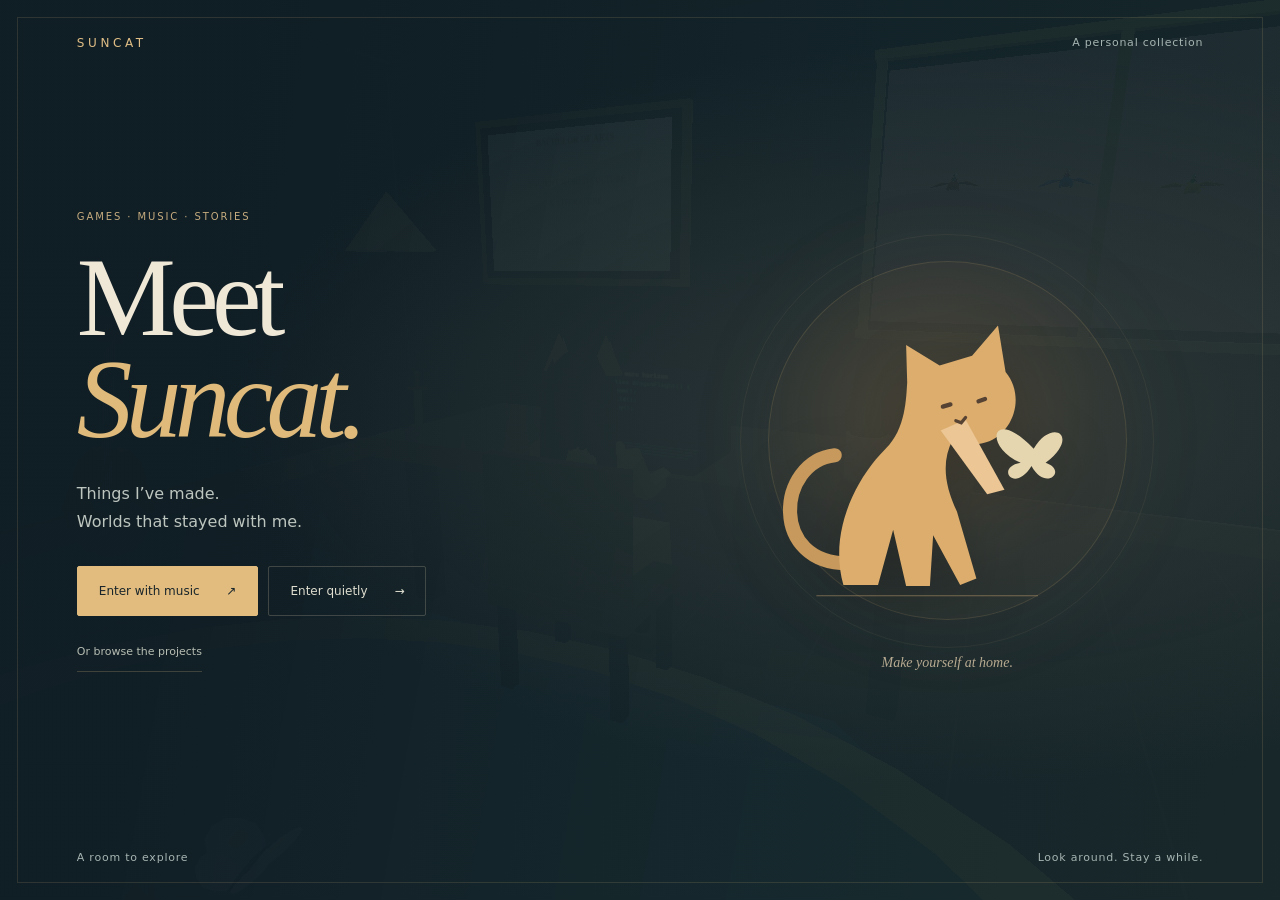
==== commit 458466c0: "Add files via upload" ====
--- a/Suncat-Studio.html
+++ b/Suncat-Studio.html
@@ -1,6 +1,6 @@
 <!doctype html>
-<html lang="en"><head><meta charset="utf-8"><meta name="viewport" content="width=device-width,initial-scale=1,viewport-fit=cover"><meta name="theme-color" content="#19252d"><title>Suncat Studio · A little room. Many worlds.</title><meta name="description" content="Visit Suncat’s studio. Explore games, musical projects, favorite stories, and the worlds behind them."><meta property="og:title" content="Suncat Studio"><meta property="og:description" content="A little room. Many worlds. Games, music, and stories from Suncat."><meta property="og:type" content="website">
-<!-- Suncat Studio v2.0 — standalone personal website.
+<html lang="en"><head><meta charset="utf-8"><meta name="viewport" content="width=device-width,initial-scale=1,viewport-fit=cover"><meta name="theme-color" content="#19252d"><title>Suncat · Games, Music & Stories</title><meta name="description" content="Visit Suncat’s studio. Explore games, musical projects, favorite stories, and the worlds behind them."><meta property="og:title" content="Suncat Studio"><meta property="og:description" content="Games, music, and stories from Suncat. Come in and look around."><meta property="og:type" content="website">
+<!-- Suncat Studio v3.0 — standalone personal website.
 Open this file directly, or rename it index.html for GitHub Pages.
 All graphics, scripts, styles, and fonts use local or embedded resources.
 Only the music and Instagram buttons link away from the website.
@@ -46,16 +46,49 @@
 @media(max-width:600px) and (orientation:portrait){.studio-title25{top:16px}.studio-title25 span{font-size:13px;line-height:1.25}.studio-title25 small{font-size:8px;letter-spacing:1.5px}.studio-title25 em{font-size:9px}.studio-tools25{left:50%;width:calc(100% - 24px);display:grid;grid-template-columns:1.2fr 1fr 1fr}.studio-tools25 button{padding:8px 4px;font-size:10px}.studio-tools25 span{margin-left:2px}#studioCard25{left:10px;right:10px;top:auto;bottom:max(10px,env(safe-area-inset-bottom));width:auto;max-height:50%;padding:25px 16px 16px}#studioHeading25{font-size:23px;margin-top:10px}#studioBody25 p{font-size:13px;line-height:1.6}#studioObjects25{bottom:68px}#greeting{top:92px;left:12px;width:calc(100% - 24px);max-height:25vh;overflow:auto}#greeting p{font-size:13px}.fallback #studioCard25{top:110px;bottom:80px;max-height:none}}
 @media(max-height:540px){#greeting{top:82px;max-width:42%;max-height:24%;overflow:auto;font-size:12px}.studio-tools25{left:50%}#studioObjects25{left:50%;width:min(540px,90%);bottom:67px}#studioCard25{top:67px}}
 @media(prefers-reduced-motion:reduce){*{scroll-behavior:auto!important}}
-</style></head><body class="studio25 credits23 postcredits23">
+
+#welcome{position:fixed;inset:0;z-index:40;overflow:auto;background:radial-gradient(ellipse at 75% 46%,#353c3bc7 0,transparent 54%),linear-gradient(100deg,#101e25fc 18%,#14262bed 63%,#17282bed);color:#efe8d7;padding:34px clamp(24px,6vw,100px);display:flex;flex-direction:column;min-height:100%;isolation:isolate}
+#welcome:before{content:'';position:fixed;inset:17px;border:1px solid #d7b47a26;pointer-events:none;z-index:-1}.welcome-header,.welcome-footer{display:flex;align-items:center;justify-content:space-between;gap:24px;flex-shrink:0}.wordmark{font-size:12px;letter-spacing:.3em;color:#e0be85}.welcome-index,.welcome-footer{font-size:11px;color:#a6b5b2;letter-spacing:.07em}.welcome-layout{display:grid;grid-template-columns:1.1fr 1fr;gap:4vw;align-items:center;max-width:1200px;width:100%;margin:auto;padding:45px 0}.welcome-kicker{font-size:10px;letter-spacing:.19em;text-transform:uppercase;color:#c6ac7f;margin:0 0 23px}.welcome-copy h1{font:normal clamp(65px,8.7vw,130px)/.91 Georgia,serif;letter-spacing:-.06em;margin:0 0 30px}.welcome-copy h1 i{font-weight:normal;color:#dfba7b}.welcome-intro{font-size:16px;line-height:1.75;color:#bdc5bf;margin:0 0 30px}.welcome-actions{display:flex;gap:10px;align-items:stretch;flex-wrap:wrap}.welcome-actions button{border-radius:2px;padding:15px 21px;font-size:12px}.welcome-actions span{margin-left:23px}.welcome-actions .enter-primary{background:#e1bc7e;color:#19252b;border-color:#e1bc7e}.welcome-actions .enter-primary:hover{background:#f0d5a5}.welcome-actions .enter-quiet{background:transparent;border-color:#c8bd9f40;color:#dfded0}.browse-projects{border:0;border-bottom:1px solid #d1b57d3d;background:none;border-radius:0;padding:8px 0 3px;min-height:44px;margin-top:12px;font-size:11px;color:#b6bdb3}.browse-projects:hover{background:none;color:#edc889}.welcome-art{position:relative;aspect-ratio:1;max-width:460px;width:100%;justify-self:center}.sun-disc{position:absolute;inset:11%;border-radius:50%;background:radial-gradient(circle at 47% 43%,#aa784240,#aa784212 60%,#cda96b0d);border:1px solid #d7b47a24;box-shadow:0 0 100px #c2965110}.orbit-line{position:absolute;inset:5%;border:1px solid #d7b47a12;border-radius:50%}.welcome-cat{position:absolute;inset:3%;width:94%;height:94%;filter:drop-shadow(0 15px 26px #0003)}.art-caption{position:absolute;bottom:0;left:0;right:0;text-align:center;color:#b7aa91;font:italic 14px Georgia,serif}.butterfly{transform-origin:280px 217px;animation:flutter26 5s ease-in-out infinite}@keyframes flutter26{50%{transform:translate(5px,-9px) rotate(8deg)}}.welcome-footer{padding-top:20px}.welcoming #studio25{visibility:hidden}.top-controls{position:absolute;top:max(12px,env(safe-area-inset-top));right:max(12px,env(safe-area-inset-right));display:flex;gap:6px;pointer-events:auto}.top-controls #projectsButton{position:static}.top-controls button{font-size:11px;padding:10px 12px;background:#142a31ec}#soundButton[aria-pressed=true]{color:#f1cb85;border-color:#d6b77899}.studio-title25{max-width:calc(100% - 195px)}.project25{transition:background .15s}.project25:hover{background:#2a454a!important}#studioCard25{border-radius:5px}#studioHeading25{letter-spacing:-.025em}.fallback #fallback{z-index:0}
+@media(max-width:600px){#welcome{padding:28px 26px 24px}.welcome-index{font-size:9px}.welcome-layout{grid-template-columns:1fr;position:relative;padding:45px 0 32px}.welcome-copy{position:relative;z-index:2}.welcome-copy h1{font-size:clamp(75px,21vw,108px)}.welcome-intro{font-size:14px}.welcome-art{position:absolute;right:-17px;top:20px;width:190px;opacity:.35;z-index:0}.welcome-art .art-caption{display:none}.welcome-kicker{font-size:9px}.welcome-actions{gap:8px}.welcome-actions button{padding:13px 14px;font-size:11px}.welcome-actions span{margin-left:9px}.welcome-footer{font-size:9px;letter-spacing:0}.top-controls{gap:4px}.top-controls button{font-size:10px;padding:9px}.studio-title25{max-width:calc(100% - 167px)}.studio-title25 span{font-size:11px}.studio-title25 em{font-size:8px}}
+@media(max-height:540px){#welcome{padding:24px 34px}.welcome-layout{padding:24px 0;grid-template-columns:1.3fr 1fr}.welcome-copy h1{font-size:65px;margin-bottom:18px}.welcome-kicker{margin-bottom:15px}.welcome-intro{font-size:12px;margin-bottom:15px}.welcome-art{max-width:270px}.welcome-footer{padding-top:10px}.welcome-actions button{padding:10px 14px}.welcome-copy h1 br{display:none}.welcome-copy h1 i{margin-left:.15em}}
+@media(prefers-reduced-motion:reduce){.butterfly{animation:none}.project25{transition:none}}
+</style></head><body class="studio25 credits23 postcredits23 welcoming">
 <div id="world"></div>
-<main id="studio25" aria-label="Suncat’s studio">
- <div class="studio-title25"><small>SUNCAT STUDIO</small><span>A little room. Many worlds.</span><em>Drag to look · tap objects</em></div>
- <button id="projectsButton">Projects ↗</button>
+<section id="welcome" aria-labelledby="welcomeTitle">
+ <header class="welcome-header"><span class="wordmark">SUNCAT</span><span class="welcome-index">A personal collection</span></header>
+ <div class="welcome-layout">
+  <div class="welcome-copy">
+   <p class="welcome-kicker">Games · Music · Stories</p>
+   <h1 id="welcomeTitle">Meet<br><i>Suncat.</i></h1>
+   <p class="welcome-intro">Things I’ve made.<br>Worlds that stayed with me.</p>
+   <div class="welcome-actions"><button id="enterMusic" class="enter-primary">Enter with music <span aria-hidden="true">↗</span></button><button id="enterQuiet" class="enter-quiet">Enter quietly <span aria-hidden="true">→</span></button></div>
+   <button id="browseProjects" class="browse-projects">Or browse the projects</button>
+  </div>
+  <div class="welcome-art" aria-hidden="true">
+   <div class="sun-disc"></div><div class="orbit-line"></div>
+   <svg class="welcome-cat" viewBox="0 0 400 400" fill="none">
+    <path d="M110 313c-75 2-68-94-14-100" stroke="#c7995c" stroke-width="13" stroke-linecap="round"/>
+    <path d="M104 333c-13-45 8-95 39-126 19-18 19-48 20-61l-1-35 31 19 30-9 24-28 7 43c19 23 7 57-18 65-12 4-24 2-31-2-10 19-8 41 4 66l18 62-15 6-25-46-3 47h-22l-12-52-14 51z" fill="#dcad6d"/>
+    <path d="m194 190 43 59 16-4-36-65" fill="#ecc694"/>
+    <path d="m196 168 7-2m26-3 6-2" stroke="#574333" stroke-width="4" stroke-linecap="round"/>
+    <path d="m208 181 5 2 4-5" stroke="#574333" stroke-width="3" stroke-linecap="round"/>
+    <path class="butterfly" d="M280 207c-38-40-48-3-12 13-24 4-6 29 10 3 13 24 34 4 13-3 33-25 6-42-11-13z" fill="#e6d6af"/>
+    <path d="M79 343h205" stroke="#d6ae74" stroke-opacity=".45"/>
+   </svg>
+   <span class="art-caption">Make yourself at home.</span>
+  </div>
+ </div>
+ <footer class="welcome-footer"><span>A room to explore</span><span>Look around. Stay a while.</span></footer>
+</section>
+
+<main id="studio25" aria-label="Suncat’s studio" inert>
+ <div class="studio-title25"><small>SUNCAT</small><span>Games · Music · Stories</span><em>Drag to look · tap objects</em></div>
+ <div class="top-controls"><button id="soundButton" aria-pressed="false" aria-label="Turn background music on">Music off</button><button id="projectsButton">Projects</button></div>
  <div class="studio-tools25"><button id="studioExplore25" aria-expanded="false" aria-controls="studioObjects25">Explore the room <span>✦</span></button><button id="studioAbout25">Talk to Suncat</button><button id="studioReset251" aria-label="Reset room view">Reset view ↺</button></div>
  <nav id="studioObjects25" hidden aria-label="Objects in the studio"></nav>
  <section id="studioCard25" hidden role="dialog" aria-modal="true" aria-labelledby="studioHeading25" tabindex="-1"><button id="studioClose25" aria-label="Close object description">×</button><small id="studioEyebrow25"></small><h1 id="studioHeading25"></h1><div id="studioBody25"></div><div id="studioLinks25"></div></section>
  <div id="studioHover25" hidden></div>
- <aside id="greeting" hidden aria-live="polite"><button id="dismissGreeting" aria-label="Dismiss greeting">×</button><b>SUNCAT</b><p>Hello. Welcome to my studio. Make yourself at home—there are a few worlds around this room.</p></aside>
+ <aside id="greeting" hidden aria-live="polite"><button id="dismissGreeting" aria-label="Dismiss greeting">×</button><b>SUNCAT</b><p>Hey, come in. Take a look around.</p></aside>
 </main>
 <div id="fallback" hidden>The room’s 3D view is unavailable. You can still explore every project and story using the room menu.</div>
 <noscript><h1>Suncat Studio</h1><p>Enable JavaScript to explore the studio, its projects, and its stories.</p><p><a href="https://suncatmeow.github.io/music">My music</a> · <a href="https://www.instagram.com/suncatmeow/">Instagram</a></p></noscript>
@@ -77,93 +110,284 @@
 let worldTime=0,renderer=null,scene=null,camera=null,cameraAim=new V(),roomReady=false,returnFocus=null;
 const film={set23:new T.Group(),cast23:{},cameraReady:false,cameraCut24:true};
 
-/* Edit this object to update the room's descriptions. Only music and Instagram are linked. */
 const STUDIO_TOPICS25={
- suncat:{label:'Suncat',eyebrow:'The person behind the worlds',title:'Hello. I’m Suncat.',paragraphs:[
-  'Welcome to my studio. A little room, and a lot of worlds in progress.',
-  'I make games, music, and instruments made of code under the Suncat name. Games bring together my favorite things: art, music, and literature. I get to build a world, give it a sound, fill it with stories… and invite you inside.',
-  'The laptop holds my projects. The lyre belongs to AutoBard, the guitar leads to my music, and the books and console are a few clues to the worlds that shaped my imagination. Make yourself at home.'
- ],links:[['My music','https://suncatmeow.github.io/music'],['Instagram','https://www.instagram.com/suncatmeow/']]},
- laptop:{label:'Laptop · projects',eyebrow:'Projects on the desktop',title:'One more project…',paragraphs:['Games, music tools, and experiments under the Suncat moniker. Pick one to read about the world inside it.'],projects:['dragonflight','battlemage','logres','autobard','spheres','asteroid','music']},
- dragonflight:{label:'Dragonflight',eyebrow:'Games & imagined worlds',title:'Battle Mage: Dragonflight',status:'A dragon-riding adventure',paragraphs:[
-  'Dragonflight grew out of Asteroid Miner. After adding battle controls, I wondered: what if we traded spaceships for dragons, and connected those dragons to the Battle Mage world?',
-  'That question became a journey with Cindy, Mags, Raid Daddy, and the people they meet along the way. Flight, magic, companions, and cinematic encounters bring another part of that world to life.',
-  'This room began as a quiet place to meet me after the adventure. Now it has a home of its own, too.'
- ],back:true},
- battlemage:{label:'Battle Mage',eyebrow:'Games & imagined worlds',title:'Runestones / Battle Mage',status:'Cards, creatures, and an evolving world',paragraphs:[
-  'Battle Mage grew around Runestones: creatures, cards, spells, adventures, and a world full of people with stories of their own.',
-  'It brings together exploration, tactical battles, quests, crafting, and characters whose lives can cross the player’s path. Myth, symbolism, and the stories behind the creatures are part of how I imagine that world.',
-  'Dragonflight is another road through it. Do you have the stones to play?'
- ],back:true},
- logres:{label:'Logres',eyebrow:'Games & imagined worlds',title:'Logres',status:'Another world on the desk',paragraphs:[
-  'Logres is another game in the Suncat collection, and another world I look forward to sharing.',
-  'It belongs here beside Battle Mage and Dragonflight: a separate project, connected by my interest in bringing art, music, and stories together through code.'
- ],back:true},
- autobard:{label:'AutoBard',eyebrow:'Music & invention',title:'AutoBard',status:'A music-making workshop',paragraphs:[
-  'AutoBard is my music-making project: a workshop for melodies, harmony, instruments, voices, and arrangements.',
-  'I love the meeting point between composing music and writing code. A musical phrase becomes something I can extend, harmonize, rearrange, and hear from another angle.',
-  'The Serenade experiments bring that curiosity into my games, helping give their places and encounters a musical life of their own.'
- ],back:true},
- spheres:{label:'Music of the Spheres',eyebrow:'Music & celestial motion',title:'Music of the Spheres',status:'The rhythms of the sky, translated into sound',paragraphs:[
-  'Music of the Spheres explores celestial motion through sound. Orbital rhythms become audible frequencies, giving us another way to encounter movements that are normally too slow to hear.',
-  'It is an instrument built around the sky: a meeting place for astronomy, sound, and the old idea that the heavens have a music of their own.'
- ],back:true},
- asteroid:{label:'Asteroid Miner',eyebrow:'Before the dragons',title:'Asteroid Miner',status:'Flight, asteroids, and a bigger sky',paragraphs:[
-  'A space game of flight, asteroids, and hostile ships. Its movement and battle experiments helped spark the idea that became Dragonflight.',
-  'The two projects share a little ancestry: one looks out toward space, while the other carries its adventure into the skies of Battle Mage.'
- ],back:true},
- music:{label:'Suncat music',eyebrow:'Recordings as Suncat',title:'Songs from Suncat',status:'Original recordings & musical projects',paragraphs:[
-  'Music has been part of Suncat since the beginning. A demo recorded in 2009 became a starting point for returning to those songs in fuller arrangements years later.',
-  'The recordings, the instruments I build, and the music inside my games all belong to the same ongoing conversation. There is usually another melody waiting somewhere between projects.'
- ],back:true,links:[['My music','https://suncatmeow.github.io/music'],['Instagram','https://www.instagram.com/suncatmeow/']]},
- lyre:{label:'Lyre · AutoBard',eyebrow:'Music & invention',title:'AutoBard',paragraphs:[
-  'The lyre stands for AutoBard: my workshop for melodies, harmony, instruments, voices, and arrangements.',
-  'I love the meeting point between composing music and writing code. A little musical idea can become an arrangement, a voice, or an entire atmosphere. Some of those experiments found their way into the sound of my games.'
- ],projects:['autobard','spheres']},
- guitar:{label:'Guitar · music',eyebrow:'Songs from Suncat',title:'A guitar within reach',paragraphs:[
-  'I enjoy playing guitar and making music as Suncat. There is usually another melody waiting somewhere between projects.',
-  'The Beatles, the Beach Boys, Moondog, and classical music are part of the musical landscape I return to. Songs and composition run alongside the games, sometimes quietly becoming their soundtracks.',
-  'You can hear recordings and find more of my music here.'
- ],links:[['My music','https://suncatmeow.github.io/music'],['Instagram','https://www.instagram.com/suncatmeow/']]},
- sword:{label:'Wooden short sword',eyebrow:'Practice, stories, and movement',title:'A wooden practice sword',paragraphs:[
-  'A short wooden practice sword leaning in the corner, simple and within reach.',
-  'Boxing, wrestling, and fencing have interested me since I was young. That curiosity about movement and combat sits alongside the adventures I imagine in Battle Mage.',
-  'I also served in the Texas Army National Guard as an IT specialist, MOS 25B. Technology and the imagined worlds on this desk have both been parts of my life.'
- ],projects:['battlemage']},
- console:{label:'Game console',eyebrow:'The worlds that stayed with me',title:'A few favorite games',paragraphs:[
-  'My favorites include Tactics Ogre and Final Fantasy Tactics; EverQuest, EverQuest Online Adventures, and Wizardry Online; Final Fantasy VII, VIII, XI, and XIV; Baldur’s Gate I, II, and III; and Mega Man Battle Network. Baldur’s Gate II holds a particularly special place.',
-  'There is room here for both the close attention of a tactical battle and the long, unfolding life of an online world. Looking across these favorites, you can see the kinds of spaces that keep finding their way back onto my own project desk.',
-  'Games bring together art, music, and literature. A place has an atmosphere, a character has a voice, and a melody can carry the memory of an entire adventure. That combination is a large part of why I want to make worlds of my own.',
-  'The console is a small tribute to those adventures. My own games are described on the laptop.'
- ],projects:['laptop']},
- bow:{label:'Bow',eyebrow:'Strings under tension',title:'Another kind of instrument',paragraphs:[
-  'I’ve never formally trained in archery, but I’ve always loved bows. The strings, tension, and resonance remind me of musical instruments.',
-  'A bow and a lyre feel like distant relatives. Here, they share a room with the adventures of Battle Mage.'
- ],projects:['battlemage']},
- books:{label:'Novels & world myths',eyebrow:'The stories on my shelves',title:'Other worlds, always',paragraphs:[
-  'I love xianxia, The Legendary Moonlight Sculptor, sword-and-sorcery novels, and ancient myths and legends. Cultivation, crafting, strange creatures, and impossible adventures are the ingredients I keep returning to.',
-  'The appeal of cultivation is the long path of becoming: practice, setbacks, new understanding, and abilities that grow out of what someone has lived through. That gives an adventure room to keep changing its character as well as its world.',
-  'The Legendary Moonlight Sculptor belongs close to that interest in crafting and growth. A skill, a made object, or a patient piece of work can matter to an adventure. It is easy to see the connection with the crafting, progression, and handmade worlds on my own desk.',
-  'Sword and sorcery brings another flavor to the shelf: dangerous journeys, strange powers, and encounters that feel bigger than the traveler understands. I like that sense that the world continues beyond the edge of the story.',
-  'My interest in world myths reaches beyond one tradition. I have explored Irish stories of the Tuatha Dé Danann, the Fomorians, the Fir Bolg, and the Four Hallows; Greek prophecy and astrology; Norse runes; Chinese divination and the I Ching; and Romanian vampire folklore.',
-  'I have also spent time with Basque figures such as Mari, Sugaar, Basajaun, and the lamiak, and with Balinese Barong–Rangda traditions. The stories lead outward into landscapes, ritual, performance, manuscripts, and oral tradition.',
-  'My background is in Ancient World Culture & Literature. I want to understand where a story comes from, how it was told, and what it meant within its culture. That attention to the world around a myth is as interesting to me as the myth itself.',
-  'These shelves feed the games: creatures suggest encounters, symbols suggest powers, and old stories open doors to new adventures. I want the worlds I build to carry some of that depth and strangeness with them.'
- ]},
- degree:{label:'Degree',eyebrow:'Ancient World Culture & Literature',title:'Art, music, and literature',paragraphs:[
-  'My degree is a Bachelor of Arts in Ancient World Culture & Literature.',
-  'Ancient stories are part of a larger world: language, performance, belief, history, ritual, and the people who keep them alive. Understanding that setting gives the literature another dimension.',
-  'That background keeps finding its way into my creative work—through myths, creatures, symbols, music, and the cultures I imagine for my games.'
- ]},
- cards:{label:'Runestones cards',eyebrow:'Where the cards began',title:'Monsters, symbols, stories',paragraphs:[
-  'Runestones began as a card game inspired by monsters I read about and encountered in games.',
-  'Later, tarot became another source of inspiration. Its images suggested characters, powers, and stories. The cards became something I could both play with and read.'
- ],projects:['battlemage']},
- cat:{label:'Cat & butterfly',eyebrow:'The story behind a symbol',title:'Why the ginger cat?',paragraphs:[
-  'I found a painting of a ginger cat reaching toward a butterfly in a thrift store. I decided to use it as the Suncat logo.',
-  'The Suncat name has its own story: I used to be called Moondog, and in high school I chose Suncat as a symbolic change. The painting later became part of that identity.',
-  'This little cat remembers the playful curiosity that drew me to the painting. The butterfly always gets away.'
- ]}
+ "suncat": {
+  "label": "Suncat",
+  "eyebrow": "Welcome",
+  "title": "Hey, I’m Suncat.",
+  "paragraphs": [
+   "Come in. These are some things I’ve made, and some things that have stayed with me.",
+   "I make games and music. The laptop holds my projects; the instruments, books, and console tell you a little about where they came from.",
+   "Take your time. There’s usually another thing I want to show you."
+  ],
+  "projects": [
+   "laptop",
+   "making"
+  ],
+  "links": [
+   [
+    "Music",
+    "https://suncatmeow.github.io/music"
+   ],
+   [
+    "Instagram",
+    "https://www.instagram.com/suncatmeow/"
+   ]
+  ]
+ },
+ "laptop": {
+  "label": "Projects",
+  "eyebrow": "On the desk",
+  "title": "Games & music",
+  "paragraphs": [
+   "I grew up playing fantasy worlds. Making games became a way to build one of my own."
+  ],
+  "projects": [
+   "battlemage",
+   "logres",
+   "dragonflight",
+   "asteroid",
+   "autobard",
+   "spheres",
+   "music"
+  ]
+ },
+ "battlemage": {
+  "label": "Runestones Online",
+  "eyebrow": "Games",
+  "title": "Runestones Online",
+  "status": "Battle Mage · fantasy adventure",
+  "paragraphs": [
+   "Also called Battle Mage. An old-school fantasy MMORPG-style game inspired by some of my favorites. I spent so many hours in those worlds growing up that I naturally have a feel for how I want my own games to play.",
+   "It began as a working VB6 prototype with MS Paint artwork. I rebuilt it for the web with vector sprites, then kept refining the world: cards, spells, creatures, quests, and crafting."
+  ],
+  "back": true
+ },
+ "logres": {
+  "label": "Logres",
+  "eyebrow": "Games",
+  "title": "Logres",
+  "status": "My first game, continued",
+  "paragraphs": [
+   "A return to the very first game I made in VB6 and MS Paint.",
+   "I never got to make part two. This version brings the original and the sequel I wanted to make together, using Battle Mage’s engine."
+  ],
+  "back": true
+ },
+ "dragonflight": {
+  "label": "Dragonflight",
+  "eyebrow": "Games",
+  "title": "Dragonflight",
+  "status": "Flight, dragons, and companions",
+  "paragraphs": [
+   "A dragon-riding adventure in the Battle Mage world. It grew out of Asteroid Miner: spaceships became dragons, and flight became part of a fantasy story.",
+   "This room began as a place to meet me after the adventure. Now it has a home of its own."
+  ],
+  "back": true
+ },
+ "asteroid": {
+  "label": "Asteroid Miner",
+  "eyebrow": "Games",
+  "title": "Asteroid Miner",
+  "status": "Space, simple controls, and sound",
+  "paragraphs": [
+   "My first space shooter. I loved Star Fox 64 as a kid and wanted something easy to pick up: tap the asteroids. Simple, but it could get engaging.",
+   "I combined it with my early procedural audio experiments. The music fit beautifully and made space feel more immersive. Later, I brought that idea into Runestones Online, which hadn’t had music before."
+  ],
+  "back": true
+ },
+ "autobard": {
+  "label": "AutoBard",
+  "eyebrow": "Music",
+  "title": "AutoBard",
+  "status": "A music-making workshop",
+  "paragraphs": [
+   "A tool for generating and shaping music: melodies, harmony, instruments, voices, and arrangements.",
+   "It grew through listening, experimenting, and refinement. Some of that work became the music inside my games."
+  ],
+  "back": true
+ },
+ "spheres": {
+  "label": "Music of the Spheres",
+  "eyebrow": "Music",
+  "title": "Music of the Spheres",
+  "status": "Celestial motion, translated into sound",
+  "paragraphs": [
+   "An experiment in turning celestial motion into sound. Orbital rhythms become something we can listen to.",
+   "It began as Orpheus, became Autolyre, then Music of the Spheres. Those early audio experiments found a home in Asteroid Miner and later Runestones Online."
+  ],
+  "back": true
+ },
+ "music": {
+  "label": "Suncat",
+  "eyebrow": "Recordings",
+  "title": "Music as Suncat",
+  "status": "Songs since 2008",
+  "paragraphs": [
+   "I started Suncat in 2008 and recorded a demo in 2009. Years later, I returned to those songs and used Suno to help make fully produced versions.",
+   "The Beatles, the Beach Boys, Moondog, and classical music are part of what I keep coming back to."
+  ],
+  "back": true,
+  "links": [
+   [
+    "Listen",
+    "https://suncatmeow.github.io/music"
+   ],
+   [
+    "Instagram",
+    "https://www.instagram.com/suncatmeow/"
+   ]
+  ]
+ },
+ "lyre": {
+  "label": "Music tools",
+  "eyebrow": "The lyre",
+  "title": "Music through code",
+  "paragraphs": [
+   "I started by experimenting with randomization. As I listened, I began to notice relationships—what a note belonged with, and what should happen next.",
+   "That became a whole project of its own."
+  ],
+  "projects": [
+   "autobard",
+   "spheres"
+  ]
+ },
+ "guitar": {
+  "label": "Songs",
+  "eyebrow": "The guitar",
+  "title": "Something to play",
+  "paragraphs": [
+   "I play guitar and make music as Suncat. Some of these songs have been with me since my first demo.",
+   "You can find the recordings here."
+  ],
+  "projects": [
+   "music"
+  ],
+  "links": [
+   [
+    "Listen",
+    "https://suncatmeow.github.io/music"
+   ],
+   [
+    "Instagram",
+    "https://www.instagram.com/suncatmeow/"
+   ]
+  ]
+ },
+ "sword": {
+  "label": "Wooden sword",
+  "eyebrow": "In the corner",
+  "title": "Practice",
+  "paragraphs": [
+   "A wooden short sword, leaning against the wall.",
+   "I like learning things I can practice. Music, movement, making something with my hands. A little more familiar each time."
+  ],
+  "projects": [
+   "making"
+  ]
+ },
+ "bow": {
+  "label": "Bow",
+  "eyebrow": "On the wall",
+  "title": "Strings & tension",
+  "paragraphs": [
+   "A bow beside the instruments. Shape, balance, and a string under tension.",
+   "A small reminder of the adventures that keep finding their way onto my desk."
+  ]
+ },
+ "making": {
+  "label": "Making",
+  "eyebrow": "Along the way",
+  "title": "Learning by making",
+  "paragraphs": [
+   "I started coding on my own in VB6. Later, AI became a how-to manual I could question while I worked: replace this, add that, test it, fix it.",
+   "At first it felt like shadowing a master coder. Over time I began to follow the structure, and little techniques started appearing in my own work.",
+   "Finding my way through a project again feels like relearning a song I wrote, or drawing a map of my own home."
+  ]
+ },
+ "console": {
+  "label": "Favorite games",
+  "eyebrow": "The console",
+  "title": "Worlds I grew up in",
+  "paragraphs": [
+   "Tactics Ogre and Final Fantasy Tactics. EverQuest, EverQuest Online Adventures, Final Fantasy XI, and Wizardry Online. Baldur’s Gate—especially II. And Mega Man Battle Network.",
+   "Star Fox 64 helped inspire Asteroid Miner. Years in fantasy worlds shaped Runestones Online. The games I’ve loved naturally find their way into the games I make.",
+   "Art, music, and stories, all in a place you can explore."
+  ],
+  "projects": [
+   "laptop"
+  ]
+ },
+ "books": {
+  "label": "Books & myths",
+  "eyebrow": "The shelf",
+  "title": "Stories",
+  "paragraphs": [
+   "Fantasy, ancient myths, and stories about learning a craft. I like simple figures with room for meaning: a warrior, a dragon, a shade.",
+   "Familiar at first glance, with more to discover."
+  ],
+  "projects": [
+   "novels",
+   "myths"
+  ]
+ },
+ "novels": {
+  "label": "Novels",
+  "eyebrow": "Books",
+  "title": "Novels",
+  "paragraphs": [
+   "The Legendary Moonlight Sculptor is one of my favorites. I like how making things and developing a skill can become an adventure in their own right.",
+   "In xianxia, I enjoy the long process of practice, setbacks, and new understanding. A character grows through what they do and learn.",
+   "Sword and sorcery adds dangerous journeys, strange creatures, and the sense that there is still a whole world beyond the story."
+  ],
+  "projects": [
+   "books"
+  ]
+ },
+ "myths": {
+  "label": "World myths",
+  "eyebrow": "Books",
+  "title": "World myths",
+  "paragraphs": [
+   "I’m interested in where a story comes from, how people told it, and what it meant to them. My degree is in Ancient World Culture & Literature.",
+   "Greek stories, Irish tales, Basque folklore, and traditions from elsewhere all give me things to study. The setting and the people behind a story matter as much as the creature or adventure.",
+   "That is part of why I keep names simple in my games. A dragon can be a dragon. A shade can carry an older meaning for someone who recognizes it."
+  ],
+  "projects": [
+   "books",
+   "degree"
+  ]
+ },
+ "degree": {
+  "label": "Degree",
+  "eyebrow": "Study",
+  "title": "Ancient World Culture & Literature",
+  "paragraphs": [
+   "My Bachelor of Arts is in Ancient World Culture & Literature.",
+   "Stories lead into language, history, art, music, and the lives of the people who told them. That background keeps finding its way into what I make."
+  ]
+ },
+ "cards": {
+  "label": "Cards",
+  "eyebrow": "On the table",
+  "title": "Creatures & stories",
+  "paragraphs": [
+   "Dragon. Kraken. Djinn. I like recognizable figures and simple names.",
+   "You can enjoy them as they are. If you know the stories behind them, there may be more there for you."
+  ],
+  "projects": [
+   "battlemage"
+  ]
+ },
+ "cat": {
+  "label": "Cat & butterfly",
+  "eyebrow": "A little company",
+  "title": "The cat",
+  "paragraphs": [
+   "A ginger cat reaching for a butterfly. A painting I found in a thrift store became the Suncat logo.",
+   "There is always something else to look at."
+  ]
+ }
 };
 
 function mat(color,opts={}){const key=color+JSON.stringify(opts);if(!materials.has(key))materials.set(key,new T.MeshStandardMaterial({color,roughness:.83,metalness:.06,flatShading:true,...opts}));return materials.get(key);}
@@ -324,6 +548,51 @@
  c.gameConsole=console;return console;
 }
 
+// A quiet procedural room accompaniment; independent of the artist's recordings.
+// Audio is created only after a visitor explicitly chooses music.
+const roomAudio=(()=>{
+ let context=null,master=null,timer=null,enabled=false,next=0,step=0,suspendTimer=null;
+ const chords=[[48,55,60,64],[45,52,57,60],[41,48,53,57],[43,50,55,59],[48,55,60,64],[45,52,57,60],[41,48,53,57],[43,50,55,62]];
+ const melody=[[72,null,76,74,72,null,67,null],[69,null,72,71,69,null,64,null],[69,null,72,74,72,null,69,null],[67,null,71,74,71,null,67,null]];
+ const beat=60/76/2;
+ function voice(midi,time,length,level){
+  const env=context.createGain(),fund=context.createOscillator(),overtone=context.createOscillator(),soft=context.createGain();
+  const frequency=440*Math.pow(2,(midi-69)/12);fund.type='sine';fund.frequency.value=frequency;overtone.type='sine';overtone.frequency.value=frequency*2;soft.gain.value=.12;
+  fund.connect(env);overtone.connect(soft);soft.connect(env);env.connect(master);
+  env.gain.setValueAtTime(0,time);env.gain.linearRampToValueAtTime(level,time+.025);env.gain.exponentialRampToValueAtTime(.0001,time+length);
+  fund.start(time);overtone.start(time);fund.stop(time+length+.05);overtone.stop(time+length+.05);
+  fund.onended=()=>{fund.disconnect();overtone.disconnect();soft.disconnect();env.disconnect();};
+ }
+ function schedule(){
+  if(!enabled||document.hidden||context.state!=='running')return;
+  if(next<context.currentTime)next=context.currentTime+.08;
+  while(next<context.currentTime+.65){
+   const bar=Math.floor(step/8),part=step%8,chord=chords[bar%chords.length];
+   if(part===0)voice(chord[0]-12,next,3.0,.26);
+   voice(chord[[0,2,1,3,2,1,3,2][part]]+12,next,2.1,.16);
+   const note=melody[bar%4][part];if(note!==null)voice(note,next,2.2,.13);
+   step++;next+=beat;
+  }
+ }
+ function update(){const b=$('soundButton');b.textContent=enabled?'Music on':'Music off';b.setAttribute('aria-pressed',String(enabled));b.setAttribute('aria-label',enabled?'Mute background music':'Turn background music on');}
+ async function set(value){
+  enabled=!!value;update();clearTimeout(suspendTimer);
+  if(!enabled){if(context&&master){master.gain.cancelScheduledValues(context.currentTime);master.gain.setTargetAtTime(0,context.currentTime,.07);suspendTimer=setTimeout(()=>{if(!enabled)context.suspend().catch(()=>{});},400);}clearInterval(timer);timer=null;return;}
+  try{
+   if(!context){const Audio=window.AudioContext||window.webkitAudioContext;if(!Audio)throw new Error('Audio unavailable');context=new Audio({latencyHint:'playback'});master=context.createGain();master.gain.value=0;const compressor=context.createDynamicsCompressor();compressor.threshold.value=-16;compressor.ratio.value=3;master.connect(compressor);compressor.connect(context.destination);}
+   await context.resume();if(!enabled)return;
+   master.gain.cancelScheduledValues(context.currentTime);master.gain.setTargetAtTime(.16,context.currentTime,.4);
+   next=Math.max(next,context.currentTime+.1);clearInterval(timer);timer=setInterval(schedule,160);schedule();
+  }catch(error){enabled=false;clearInterval(timer);timer=null;update();$('soundButton').textContent='Music unavailable';$('soundButton').setAttribute('aria-label','Background music is unavailable in this browser');}
+ }
+ document.addEventListener('visibilitychange',()=>{
+  if(!context)return;
+  if(document.hidden){clearInterval(timer);timer=null;context.suspend().catch(()=>{});}
+  else if(enabled)set(true);
+ });
+ return{set,toggle:()=>set(!enabled),get enabled(){return enabled;}};
+})();
+
 function shotCamera(position,aim,dt){const blend=film.cameraReady?(reduced?1:1-Math.exp(-dt*3)):1;film.cameraReady=true;camera.position.lerp(position,blend);cameraAim.lerp(aim,blend);camera.up.set(0,1,0);camera.lookAt(cameraAim);camera.updateMatrixWorld();}
 function creditCamera24(f,eye,focus,dt){if(f.cameraCut24){camera.position.copy(eye);cameraAim.copy(focus);camera.up.set(0,1,0);camera.lookAt(cameraAim);camera.updateMatrixWorld();f.cameraCut24=false;}else shotCamera(eye,focus,dt);}
 function updateRoom(dt){
@@ -341,6 +610,15 @@
  if(t>3&&!film.greeted){film.greeted=true;$('greeting').hidden=false;}if(t>16)$('greeting').hidden=true;
 }
 const nav=$('studioObjects25'),card=$('studioCard25');
+let enteredRoom=false;
+function enterRoom(withMusic=false,projects=false){
+ if(enteredRoom)return;enteredRoom=true;
+ $('welcome').hidden=true;document.body.classList.remove('welcoming');$('studio25').inert=false;
+ if(roomReady){film.cast23.studioTime25=0;film.cameraCut24=true;film.greeted=false;}
+ if(withMusic)roomAudio.set(true);
+ if(projects)openStudioObject25('laptop');else if(!card.hidden)$('studioClose25').focus();else $('studioAbout25').focus({preventScroll:true});
+}
+$('enterMusic').onclick=()=>enterRoom(true);$('enterQuiet').onclick=()=>enterRoom(false);$('browseProjects').onclick=()=>enterRoom(false,true);$('soundButton').onclick=()=>roomAudio.toggle();
 function closeStudioCard25(restore=true){card.hidden=true;document.body.classList.remove('studio-card25');$('studioHover25').hidden=true;if(roomReady)film.cast23.inspect25=null;if(restore)(returnFocus?.isConnected?returnFocus:$('studioExplore25')).focus({preventScroll:true});}
 function openStudioObject25(id){
  const topic=STUDIO_TOPICS25[id];if(!topic)return;
@@ -360,9 +638,10 @@
 for(const id of objectIds){const b=document.createElement('button');b.textContent=STUDIO_TOPICS25[id].label;b.onclick=()=>openStudioObject25(id);nav.append(b);}
 $('studioExplore25').onclick=()=>{const opening=nav.hidden;closeStudioCard25(false);nav.hidden=!opening;$('studioExplore25').setAttribute('aria-expanded',String(opening));if(opening)nav.firstElementChild.focus();};
 window.addEventListener('keydown',e=>{
+ if(!enteredRoom)return;
  if(e.code==='Escape'){if(!card.hidden){e.preventDefault();closeStudioCard25();}else if(!nav.hidden){e.preventDefault();nav.hidden=true;$('studioExplore25').setAttribute('aria-expanded','false');$('studioExplore25').focus();}else $('greeting').hidden=true;}
  else if(e.code==='Tab'&&!card.hidden){const focus=[...card.querySelectorAll('button,a')],first=focus[0],last=focus[focus.length-1];if(e.shiftKey&&document.activeElement===first){e.preventDefault();last.focus();}else if(!e.shiftKey&&document.activeElement===last){e.preventDefault();first.focus();}}
- else if(roomReady&&card.hidden&&['ArrowLeft','ArrowRight'].includes(e.key)){e.preventDefault();const c=film.cast23;if(!c.manual251){c.manual251=true;c.lookYaw251=Math.atan2(camera.position.x/36,(camera.position.z-10)/46);c.lookHeight251=clamp(camera.position.y,12,32);}c.lookYaw251+=(e.key==='ArrowLeft'?.13:-.13);$('greeting').hidden=true;}
+ else if(enteredRoom&&roomReady&&card.hidden&&['ArrowLeft','ArrowRight'].includes(e.key)){e.preventDefault();const c=film.cast23;if(!c.manual251){c.manual251=true;c.lookYaw251=Math.atan2(camera.position.x/36,(camera.position.z-10)/46);c.lookHeight251=clamp(camera.position.y,12,32);}c.lookYaw251+=(e.key==='ArrowLeft'?.13:-.13);$('greeting').hidden=true;}
 });
 function pickStudio25(x,y){scene.updateMatrixWorld();camera.updateMatrixWorld();const ray=new T.Raycaster();ray.setFromCamera(new T.Vector2(x/innerWidth*2-1,1-y/innerHeight*2),camera);for(const hit of ray.intersectObjects(film.set23.children,true)){let o=hit.object;while(o&&o!==film.set23){if(o.userData.studioId25)return o.userData.studioId25;o=o.parent;}}return null;}
 function wirePointer(){
